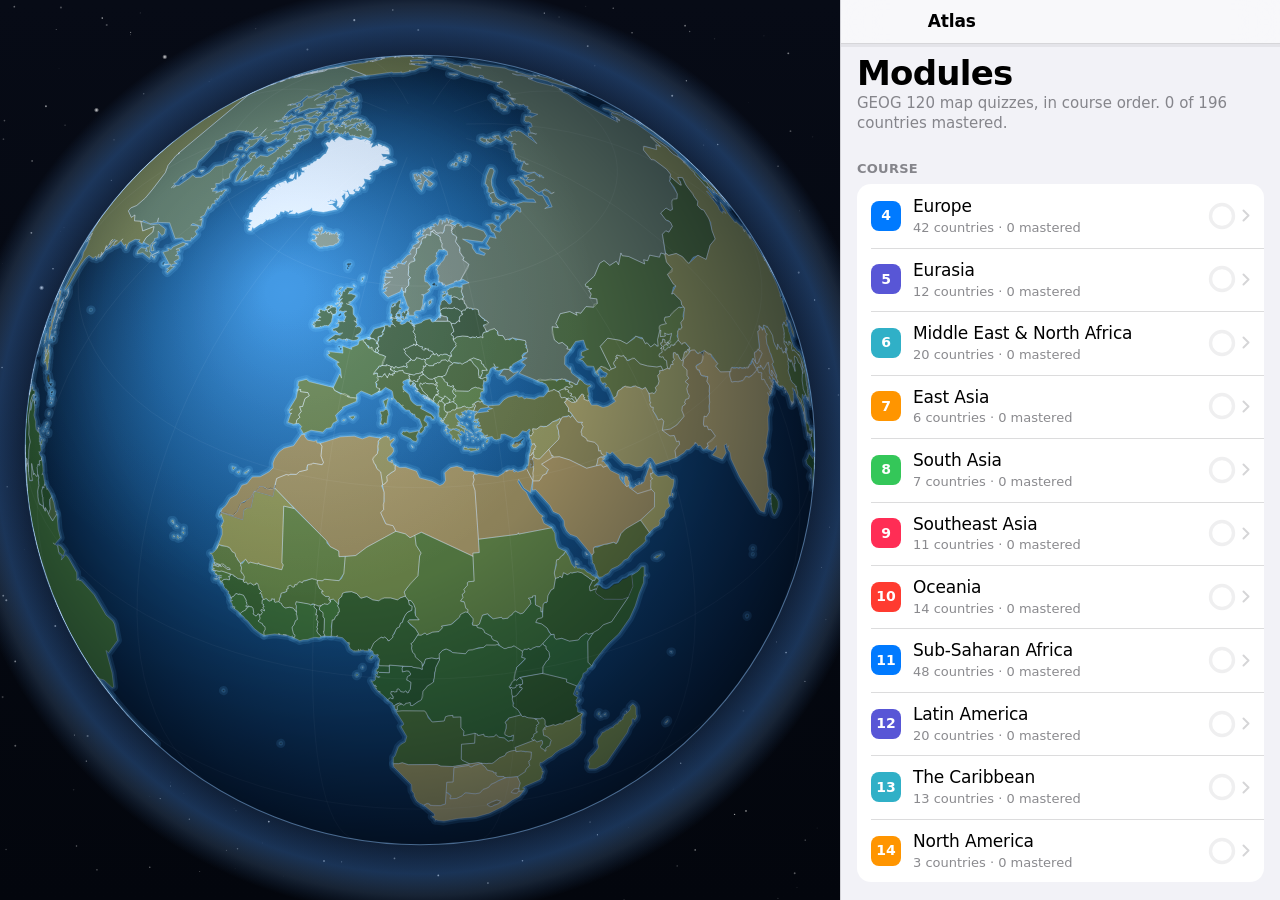
==== index.html @ 76e04799 "Settings: rename the section, make audio a switch, mark the live projection Three small things on th" ====
<!doctype html>
<html lang="en">
<head>
<meta charset="utf-8">
<meta name="viewport" content="width=device-width,initial-scale=1,viewport-fit=cover,maximum-scale=5">
<title>Atlas — World Map Drill</title>
<meta name="description" content="Learn every country on the GEOG 120 map quizzes, module by module. Guided lessons, pronunciation, endless quizzing, five map projections. Works offline.">
<meta name="color-scheme" content="light dark">
<meta name="theme-color" content="#F2F2F7" media="(prefers-color-scheme:light)">
<meta name="theme-color" content="#000000" media="(prefers-color-scheme:dark)">
<meta name="apple-mobile-web-app-capable" content="yes">
<meta name="mobile-web-app-capable" content="yes">
<meta name="apple-mobile-web-app-status-bar-style" content="default">
<meta name="apple-mobile-web-app-title" content="Atlas">
<meta property="og:title" content="Atlas — World Map Drill">
<meta property="og:description" content="Learn every country on the GEOG 120 map quizzes, module by module. Guided lessons, pronunciation, endless quizzing, five map projections. Works offline.">
<meta property="og:type" content="website">
<meta property="og:image" content="https://microgers.github.io/Atlas/icon-1024.png">
<meta property="og:url" content="https://microgers.github.io/Atlas/">
<meta name="twitter:card" content="summary_large_image">
<link rel="manifest" href="manifest.json"><link rel="apple-touch-icon" href="icon-180.png"><link rel="icon" href="favicon-32.png" sizes="32x32">
<style>
:root{
  --blue:#007AFF; --green:#34C759; --red:#FF3B30; --orange:#FF9500;
  --indigo:#5856D6; --teal:#30B0C7; --pink:#FF2D55; --ask:#FFC300;
  --bg:#F2F2F7; --bg2:#FFFFFF; --bg3:#FFFFFF; --fill:rgba(120,120,128,.12);
  --label:#000; --label2:rgba(60,60,67,.6); --label3:rgba(60,60,67,.3);
  --sep:rgba(60,60,67,.18); --navbg:rgba(249,249,251,.8);
  --sea:#AFCBE3; --seaHi:#CFE2F1; --land:#E9E9EB; --landOff:#DCDCE0;
  --line:#9A9AA0; --lineOff:#C2C2C8; --grat:rgba(0,0,0,.07); --limb:rgba(0,0,0,.18);
  --dot:#8E8E93; --dotRing:#fff; --labelBg:rgba(255,255,255,.92); --labelFg:#000;
  --font:-apple-system,BlinkMacSystemFont,"SF Pro Text","SF Pro Display","Segoe UI",system-ui,sans-serif;
  --r:14px; --spring:cubic-bezier(.32,.72,0,1);
}
@media (prefers-color-scheme:dark){ :root:not([data-theme="light"]){
  --bg:#000; --bg2:#1C1C1E; --bg3:#2C2C2E; --fill:rgba(120,120,128,.24);
  --label:#fff; --label2:rgba(235,235,245,.6); --label3:rgba(235,235,245,.3);
  --sep:rgba(84,84,88,.65); --navbg:rgba(20,20,22,.8);
  --blue:#0A84FF; --green:#30D158; --red:#FF453A; --orange:#FF9F0A;
  --indigo:#5E5CE6; --teal:#40C8E0; --pink:#FF375F; --ask:#FFD60A;
  --sea:#0C2438; --seaHi:#17415F; --land:#3A3A3C; --landOff:#242426;
  --line:#8E8E93; --lineOff:#48484A; --grat:rgba(255,255,255,.07); --limb:rgba(255,255,255,.22);
  --dot:#8E8E93; --dotRing:#0C2438; --labelBg:rgba(28,28,30,.92); --labelFg:#fff;
}}
:root[data-theme="dark"]{
  --bg:#000; --bg2:#1C1C1E; --bg3:#2C2C2E; --fill:rgba(120,120,128,.24);
  --label:#fff; --label2:rgba(235,235,245,.6); --label3:rgba(235,235,245,.3);
  --sep:rgba(84,84,88,.65); --navbg:rgba(20,20,22,.8);
  --blue:#0A84FF; --green:#30D158; --red:#FF453A; --orange:#FF9F0A;
  --indigo:#5E5CE6; --teal:#40C8E0; --pink:#FF375F; --ask:#FFD60A;
  --sea:#0C2438; --seaHi:#17415F; --land:#3A3A3C; --landOff:#242426;
  --line:#8E8E93; --lineOff:#48484A; --grat:rgba(255,255,255,.07); --limb:rgba(255,255,255,.22);
  --dot:#8E8E93; --dotRing:#0C2438; --labelBg:rgba(28,28,30,.92); --labelFg:#fff;
}
*{box-sizing:border-box;-webkit-tap-highlight-color:transparent}
[hidden]{display:none!important}
html{-webkit-text-size-adjust:100%}
body{margin:0;background:var(--bg);color:var(--label);font-family:var(--font);
  font-size:17px;line-height:1.35;overscroll-behavior-y:none;
  -webkit-font-smoothing:antialiased}
button{font:inherit;color:inherit;border:0;background:none;cursor:pointer}
:focus-visible{outline:3px solid var(--blue);outline-offset:2px;border-radius:6px}

/* ---------- shell ---------- */
.app{min-height:100dvh;display:flex;flex-direction:column}
.nav{position:sticky;top:0;z-index:30;background:var(--navbg);
  -webkit-backdrop-filter:saturate(180%) blur(20px);backdrop-filter:saturate(180%) blur(20px);
  border-bottom:.5px solid var(--sep);
  padding:max(6px,env(safe-area-inset-top)) 8px 6px;
  display:grid;grid-template-columns:1fr auto 1fr;align-items:center;gap:6px;min-height:44px}
.nav .t{font-size:17px;font-weight:600;letter-spacing:-.01em;text-align:center;
  white-space:nowrap;overflow:hidden;text-overflow:ellipsis}
.nb{color:var(--blue);font-size:17px;display:inline-flex;align-items:center;gap:2px;
  padding:6px 8px;border-radius:8px;justify-self:start;min-height:36px}
.nb.r{justify-self:end}
.nb:active{opacity:.4}
.nb svg{width:12px;height:20px}

.stage{position:relative;background:var(--sea);flex:0 0 auto}
.stage canvas{display:block;width:100%;height:100%;touch-action:none}
@media (min-width:900px){
  .app{display:grid;grid-template-columns:minmax(0,1fr) 440px;grid-template-rows:100dvh}
  .stage{grid-row:1;grid-column:1;height:100dvh}
  .side{grid-row:1;grid-column:2;height:100dvh;overflow-y:auto;border-left:.5px solid var(--sep);
    background:var(--bg);display:flex;flex-direction:column}
  .nav{grid-column:2}
}
@media (max-width:899px){ .side{display:flex;flex-direction:column;flex:1} }

.scroll{flex:1;overflow-y:auto;-webkit-overflow-scrolling:touch;
  padding-bottom:calc(40px + env(safe-area-inset-bottom))}
.pad{padding:0 16px}

/* ---------- type ---------- */
.large{font-size:34px;line-height:1.06;font-weight:700;letter-spacing:-.022em;
  margin:8px 0 2px;text-wrap:balance}
.sub{color:var(--label2);font-size:15px;margin:0 0 4px}
.say{color:var(--label2);font-size:14px;font-style:italic}
.ghead{font-size:13px;font-weight:600;letter-spacing:.02em;text-transform:uppercase;
  color:var(--label2);padding:22px 16px 7px}
.foot{font-size:13px;color:var(--label2);padding:8px 16px 0;line-height:1.4}

/* ---------- grouped list ---------- */
.group{background:var(--bg2);border-radius:var(--r);overflow:hidden;margin:0 16px}
.row{display:grid;grid-template-columns:auto 1fr auto;gap:12px;align-items:center;
  width:100%;padding:11px 14px;text-align:left;position:relative;min-height:52px}
.row+.row::before{content:"";position:absolute;left:14px;right:0;top:0;height:.5px;background:var(--sep)}
.row:active{background:var(--fill)}
.row .ic{width:30px;height:30px;border-radius:8px;display:grid;place-items:center;
  font-size:14px;font-weight:700;color:#fff;flex:0 0 auto}
.row .m{min-width:0}
.row .m b{display:block;font-size:17px;font-weight:400;letter-spacing:-.01em}
.row .m span{display:block;font-size:13px;color:var(--label2);margin-top:1px;
  overflow:hidden;text-overflow:ellipsis;white-space:nowrap}
.row .rt{display:flex;align-items:center;gap:6px;color:var(--label2);font-size:15px;
  font-variant-numeric:tabular-nums}
.chev{width:8px;height:13px;opacity:.35;flex:0 0 auto}
/* A chevron promises another screen. A setting that flips in place says so. */
.sw{width:42px;height:26px;border-radius:99px;background:var(--fill);position:relative;
  flex:0 0 auto;transition:background .22s var(--spring)}
.sw i{position:absolute;top:3px;left:3px;width:20px;height:20px;border-radius:50%;
  background:#fff;box-shadow:0 1px 3px rgba(0,0,0,.3);transition:transform .22s var(--spring)}
.sw.on{background:var(--green)}
.sw.on i{transform:translateX(16px)}
.ring{width:28px;height:28px;flex:0 0 auto}
.ring circle{fill:none;stroke-width:3.4}
.ring .bg{stroke:var(--fill)}
.ring .fg{stroke:var(--green);stroke-linecap:round;transition:stroke-dashoffset .5s var(--spring)}

/* ---------- buttons ---------- */
.btns{display:flex;flex-direction:column;gap:10px;padding:16px}
.bt{display:flex;align-items:center;justify-content:center;gap:8px;
  padding:14px 18px;border-radius:12px;font-size:17px;font-weight:600;letter-spacing:-.01em;
  background:var(--fill);color:var(--blue);transition:transform .12s var(--spring)}
.bt:active{transform:scale(.975)}
.bt.p{background:var(--blue);color:#fff}
.bt.g{background:var(--green);color:#fff}
.bt[disabled]{opacity:.35;pointer-events:none}
.bt.sm{padding:9px 14px;font-size:15px;border-radius:10px}
.brow{display:flex;gap:10px;padding:0 16px 16px;flex-wrap:wrap}
.brow .bt{flex:1;min-width:130px}

/* ---------- teaching card ---------- */
.card{background:var(--bg2);border-radius:var(--r);margin:0 16px;padding:16px;
  animation:pop .34s var(--spring)}
@keyframes pop{from{opacity:0;transform:translateY(10px) scale(.99)}to{opacity:1;transform:none}}
.tag{display:inline-flex;align-items:center;gap:6px;font-size:12px;font-weight:700;
  letter-spacing:.06em;text-transform:uppercase;color:var(--blue);padding:0 16px 6px}
.cname{font-size:30px;font-weight:700;letter-spacing:-.024em;line-height:1.06;
  display:flex;align-items:center;gap:9px;flex-wrap:wrap;text-wrap:balance}
.kv{display:flex;gap:10px;align-items:baseline;margin-top:12px;font-size:15px}
.kv .k{color:var(--label2);font-size:13px;text-transform:uppercase;letter-spacing:.04em;
  flex:0 0 58px;padding-top:2px}
.kv .v{font-weight:600}
.hook{margin-top:14px;padding-top:12px;border-top:.5px solid var(--sep);
  font-size:15px;color:var(--label2);line-height:1.45}
.chips{display:flex;flex-wrap:wrap;gap:6px;margin-top:14px}
.chip{font-size:13px;background:var(--fill);border-radius:99px;padding:5px 11px;font-weight:500}
.spk{width:30px;height:30px;border-radius:50%;background:var(--fill);color:var(--blue);
  display:inline-grid;place-items:center;flex:0 0 auto}
.spk:active{background:var(--blue);color:#fff}
.spk svg{width:15px;height:15px}

/* ---------- quiz ---------- */
.ask{font-size:26px;font-weight:700;letter-spacing:-.02em;line-height:1.1;
  padding:2px 16px 0;display:flex;gap:9px;align-items:center;flex-wrap:wrap;text-wrap:balance}
.asksub{padding:6px 16px 0;color:var(--label2);font-size:14px;font-style:italic}
.opts{display:grid;gap:9px;padding:16px}
.opt{padding:15px 16px;border-radius:12px;background:var(--bg2);font-size:17px;
  text-align:left;font-weight:500;transition:transform .12s var(--spring)}
.opt:active{transform:scale(.985)}
.opt.ok{background:var(--green);color:#fff}
.opt.no{background:var(--red);color:#fff}
.fb{padding:2px 16px;min-height:3em;font-size:15px}
.fb b{font-weight:700}
.fb .ok{color:var(--green)} .fb .no{color:var(--red)}
.fb i{display:block;font-style:normal;color:var(--label2);margin-top:4px;line-height:1.4}
.prog{height:3px;background:var(--fill);position:relative;overflow:hidden}
.prog i{position:absolute;inset:0 auto 0 0;background:var(--blue);width:0;
  transition:width .35s var(--spring)}
.stats{display:flex;gap:26px;padding:14px 16px 0}
.stats i{display:block;font-style:normal;font-size:26px;font-weight:700;
  letter-spacing:-.02em;font-variant-numeric:tabular-nums}
.stats em{display:block;font-style:normal;font-size:12px;color:var(--label2);
  text-transform:uppercase;letter-spacing:.05em;margin-top:1px}
.big{font-size:64px;font-weight:700;letter-spacing:-.04em;line-height:1;
  font-variant-numeric:tabular-nums;padding:6px 16px 0}
.big span{font-size:.32em;color:var(--label2);letter-spacing:0;margin-left:4px}

/* ---------- projection picker ---------- */
.seg{display:flex;background:var(--fill);border-radius:10px;padding:2px;margin:0 16px;gap:2px}
.seg button{flex:1;padding:7px 4px;border-radius:8px;font-size:13px;font-weight:600;
  color:var(--label);white-space:nowrap}
.seg button[aria-pressed="true"]{background:var(--bg2);box-shadow:0 1px 3px rgba(0,0,0,.12);
  color:var(--blue);outline:1.5px solid var(--blue);outline-offset:-1.5px}
.pnote{padding:10px 16px 0;font-size:13px;color:var(--label2);line-height:1.45}

.weak{display:flex;flex-wrap:wrap;gap:6px;padding:0 16px}
.weak span{font-size:13px;border-radius:99px;padding:4px 10px;background:var(--fill);
  font-variant-numeric:tabular-nums}
.empty{color:var(--label2);font-size:15px;padding:0 16px}
@media (prefers-reduced-motion:reduce){*{animation:none!important;transition:none!important}}
@media (max-width:899px){ .stage{height:min(44dvh,420px);min-height:220px} }
#nav-right{justify-self:end;display:flex;align-items:center;gap:4px}

/* ---------- projection reference ---------- */
.pdef{background:var(--bg2);border-radius:var(--r);margin:0 16px 10px;padding:14px 16px 15px;
  border:1.5px solid transparent}
.pdef.live{border-color:var(--blue)}
.ptitle{display:flex;flex-direction:column;gap:1px;width:100%;text-align:left;padding:0 0 8px}
.pn{font-size:20px;font-weight:700;letter-spacing:-.018em;display:flex;align-items:baseline;gap:8px}
.pn em{font-style:normal;font-size:11px;font-weight:700;letter-spacing:.06em;text-transform:uppercase;
  color:var(--blue)}
.ps{font-size:13px;color:var(--label2)}
.pd{font-size:14px;color:var(--label2);line-height:1.45;margin:0 0 11px}
.pkv{display:grid;grid-template-columns:84px 1fr;gap:10px;font-size:14px;line-height:1.4;
  color:var(--label2);padding-top:8px;border-top:.5px solid var(--sep)}
.pk{font-size:11px;font-weight:700;letter-spacing:.05em;text-transform:uppercase;padding-top:3px}
.pk.keep{color:var(--green)}
.pk.cost{color:var(--orange)}

</style>
</head>
<body>
<div class="app">
  <div class="stage"><canvas id="map" aria-label="World map"></canvas></div>
  <div class="side">
    <header class="nav">
      <button class="nb" id="nav-back" hidden><svg viewBox="0 0 12 20" aria-hidden="true"><path d="M10 1 2 10l8 9" fill="none" stroke="currentColor" stroke-width="2.4" stroke-linecap="round" stroke-linejoin="round"/></svg><span id="nav-back-t"></span></button>
      <div class="t" id="nav-title">Atlas</div>
      <div id="nav-right"></div>
    </header>
    <div class="prog" id="prog" aria-hidden="true"><i></i></div>
    <main class="scroll"><div id="view"></div></main>
  </div>
</div>
<script>window.DATA={"c":{"IS":{"n":"Iceland","c":"Reykjavik","s":"EYESS-lund / RAYK-yuh-vik","h":"Alone in the North Atlantic, far northwest of everything. No land borders — if it touches nothing, it's Iceland.","d":"-777,3311;47,8 -16,-5 -10,-9 21,-4 1,-6 -7,-7 21,1 4,-5 -8,-5 16,3 27,-6 -2,-6 -7,-2 8,-4 -6,-4 10,-4 -2,-4 -13,-2 0,-7 -9,-6 -17,0 -5,-12 -22,-9 -46,-7 -40,-16 -59,-7 -6,-9 -16,-1 2,-2 -22,-4 -77,8 -15,6 7,4 -3,2 -12,-3 -24,7 2,3 -3,0 -14,-4 -61,-2 -4,10 2,3 10,-4 22,4 19,13 11,2 -30,-3 8,4 -5,1 2,5 18,5 -28,-4 -8,4 4,5 -11,4 -44,1 -24,-4 -10,6 62,9 44,0 6,7 -13,-3 -23,4 33,12 -53,7 -50,-9 -29,6 12,5 19,-4 -8,4 -4,8 24,-5 17,4 -21,1 -7,3 16,2 -13,7 2,2 15,-2 -8,4 7,4 20,-5 2,-5 18,2 2,-8 9,2 0,8 -25,8 23,2 -10,4 -22,0 11,5 24,0 51,-21 -6,-3 10,-3 -3,-8 -14,-1 15,-7 -4,-5 10,-3 5,-8 10,15 7,4 6,1 11,-4 5,7 0,16 8,3 36,-17 5,16 27,5 28,-15 7,-7 2,4 -11,14 1,3 20,-1 17,-9 20,12 16,-4 18,4 3,4 -6,8 15,4 13,0"},"IE":{"n":"Ireland","c":"Dublin","s":"EYER-lund / DUB-lin","h":"The smaller western island. Separated from Britain by the Irish Sea; Northern Ireland (UK) is the top-right corner you do NOT colour in.","d":"-361,2755;-8,-4 -9,-13 -18,-3 8,-5 -19,-7 14,-12 13,-4 14,0 8,5 -2,3 10,5 10,-9 8,-3 -1,-5 18,2 6,-2 1,-2 -7,0 -2,-4 10,-18 -1,-11 7,-22 -7,-9 -3,-10 -12,-10 7,-5 -28,-4 -4,4 -2,-4 -26,-3 -5,-5 -11,-3 -11,-6 -17,3 3,-4 -3,-4 -45,-11 -8,1 -19,-2 16,10 -30,-4 26,14 -24,-5 -13,1 -2,3 24,13 -25,1 2,3 11,4 18,-1 -6,7 13,7 43,7 -11,4 -9,-6 -19,1 -18,-4 20,10 6,6 -3,2 8,8 19,5 -30,2 -5,5 -13,0 4,3 -15,1 2,3 -3,3 20,3 -9,3 0,3 16,4 0,4 -17,-1 3,12 -4,-1 -2,5 -6,-1 2,5 25,2 12,0 9,-5 7,4 23,-2 -4,5 19,8 5,7 -16,-1 -15,3 19,10 -1,7 6,6 27,2 -1,3 5,1 5,-7 -5,-7 9,3 -2,10 11,3 -3,3 3,0 17,-6|-497,2696;-16,3 4,2"},"GB":{"n":"United Kingdom","c":"London","s":"yoo-NY-ted KING-dum / LUN-dun","h":"The big island plus Northern Ireland. Scotland is the head, Wales the western bump, Cornwall the southwest toe.","d":"-133,2581;-45,-10 -16,9 -18,-2 7,5 -14,4 -26,-6 -18,13 56,22 8,11 -6,19 -29,-6 21,17 42,10 16,-4 -3,7 5,1 16,-6 -16,11 10,33 -15,-3 -22,22 7,11 21,9 -26,-1 -20,-8 -43,3 -5,-8 -11,9 -2,6 25,26 -11,10 4,11 12,1 -13,6 2,5 -21,-14 0,9 11,9 -19,-11 -9,-32 -10,-1 13,22 -6,1 4,22 18,25 -24,-11 -24,9 21,7 -7,2 15,17 -13,10 12,5 -8,6 7,11 22,0 -13,9 4,9 17,1 -4,6 5,10 96,3 -8,-16 -39,-18 -2,-5 9,-2 -14,-12 42,7 72,-5 4,-7 -36,-42 -41,-14 22,2 10,-7 -34,-12 -21,4 82,-10 24,-16 21,-44 58,-29 -6,-5 16,-21 -39,6 18,-1 29,-18 4,-9 -16,-13 12,-5 14,8 25,0 33,-14 -8,-30 -16,-5 -3,-9 -21,-3 7,-8 -24,-6 50,-5 -1,-9 -22,-13 -38,-8 -81,7 4,-4 -9,-4 -26,-1 0,-6 -48,6 -20,-4 -14,-20 -26,8 -26,-5 -20,-13 -25,1 72,56 52,1|-311,2704;-22,-1 -20,17 -13,-13 -14,0 -27,16 19,7 -8,5 18,3 17,17 55,6 20,-20 -8,-9 15,1 5,-8 -10,2 4,-13|-310,2918;-18,-13 7,-4 -27,-13 -6,3 11,5 -10,4 -1,9 18,0 -1,7|-307,2875;0,-9 23,-3 -13,-11 -5,8 -14,0 -22,12 20,11|-65,3027;12,-5 -12,-28 0,14 -18,6 14,3 -10,8|-289,2817;-27,-2 9,10 -9,4 11,3|-210,2666;6,-3 -15,-6 -9,12|-306,2797;2,-14 -11,-3 0,9 -10,-4|-153,2951;15,-3 -29,1 1,8|-255,2772;-11,2 -2,9 9,2|-53,2535;-10,-6 -15,4|-299,2791;-5,4 18,11|-360,2884;5,-3 -4,-4 -17,3|-362,2856;-7,1 -2,12 8,0|-52,3026;-6,4 3,6"},"NO":{"n":"Norway","c":"Oslo","s":"NOR-way / OZ-loh","h":"The western, Atlantic-facing half of Scandinavia. Shredded fjord coastline, and it curls over the top of Sweden and Finland.","d":"1031,3452;-25,-1 -7,-33 -84,10 -19,-30 -57,-3 -65,-80 -47,-8 -3,-42 -42,-36 21,-24 -94,-25 -1,-94 36,-18 -29,-18 9,-45 -40,-25 -2,-34 -40,13 -12,29 -21,-38 -159,-49 -74,35 42,14 -24,5 26,23 -61,-20 6,24 85,44 -93,-44 3,22 24,2 -27,16 25,12 -26,-2 -6,20 130,9 -125,-2 12,15 -20,20 90,0 -80,14 148,29 -68,-1 42,19 52,-13 -23,16 26,23 104,-8 33,28 -68,-25 -22,14 93,59 63,12 -31,7 33,37 63,10 -46,-3 5,20 110,28 -49,4 58,3 -40,23 138,31 -52,6 87,47 71,16 -2,-19 34,26 -11,-30 32,9 -6,20 68,-4 -31,20 66,7 34,-20 65,51 55,-7 -27,-36 64,39 4,-26 20,6 31,29 40,-6 -25,-15 19,-1 -4,-21 32,31 104,-23 -107,-13 106,-29 -97,-27 9,33 -128,12 -82,-66 -126,6 -41,28|839,3995;230,-58 -111,-18 -123,-90 -135,46 146,20 -162,6 166,17 -27,7 16,8 -105,3 -77,-24 -89,36 52,0 -60,8 -26,32 151,5 -57,-14 70,-12 32,23 87,-41 -26,35|1045,4012;69,-10 36,22 210,-29 -215,-33 -229,31 27,9 -47,5 71,-1 14,17|1080,3930;165,-42 -105,-24 -94,9 37,23 -72,28|788,3428;-75,-18 85,55|875,3480;23,-20 -57,-6|760,3447;1,-16 -42,5"},"SE":{"n":"Sweden","c":"Stockholm","s":"SWEE-dun / STOK-hohm","h":"The eastern half of the same peninsula, facing the Baltic. Smooth coast — Norway got all the fjords.","d":"569,2952;13,-6 8,19 -6,15 40,25 5,18 -14,27 20,3 9,15 -36,18 7,28 -9,16 5,20 -11,15 40,35 58,1 9,8 -3,14 -22,6 42,36 8,25 -5,17 47,8 -3,9 49,29 -10,22 56,30 30,-7 13,12 -1,16 91,-8 13,6 -14,3 19,15 -11,9 39,-2 137,-51 -9,-25 14,-2 -5,-14 17,-16 -14,-28 23,-23 -88,3 -7,-13 -35,-10 2,-7 -9,3 8,-10 -22,-16 19,-17 -38,-30 -108,-34 -14,-9 7,-5 -29,-1 8,-14 -33,-7 13,-11 -13,-19 4,-9 -13,2 -3,-7 5,-44 36,-5 52,-39 -52,-23 30,2 -14,-15 -65,-22 -38,-1 35,-7 -13,-3 6,-11 -11,-20 -2,-38 -30,-45 -60,-1 -25,-15 6,-16 -8,-6 -65,1 5,16 -25,28 16,-2 -7,9 10,1 1,8 -23,14 -49,72 -10,1 -5,31|954,2892;-13,-7 4,-15 -38,-24 7,8 -9,10 2,14|826,2815;-5,13 35,38"},"FI":{"n":"Finland","c":"Helsinki","s":"FIN-lund / hel-SINK-ee","h":"East of Sweden. The only Nordic country whose whole eastern flank is Russia.","d":"1208,3290;-23,23 0,11 14,17 -17,16 5,14 -14,2 2,21 7,4 -39,20 -43,8 -69,26 22,0 0,9 27,3 41,-28 45,-4 34,8 47,-10 40,19 1,15 13,19 25,13 69,7 62,-19 10,-10 -25,-15 6,-8 -27,-6 18,-3 -15,-18 10,-15 33,-6 32,-20 -46,-38 51,-56 1,-5 -19,-3 5,-3 -11,-16 11,-5 -11,-9 25,-11 -6,-11 25,-14 2,-8 -26,-17 59,-27 18,-16 -30,-28 -157,-89 -63,-6 2,10 -10,-10 -21,3 4,-7 -14,-4 -140,-22 12,10 -17,10 -3,-7 -17,-3 6,18 -57,11 -4,18 12,32 -17,19 4,15 -12,17 19,21 9,0 -6,8 39,6 -4,6 15,10 53,20 48,38 36,3 3,31 -33,10 -3,9|1109,3019;12,-4 -3,-7|1061,3162;10,0 -8,-4 -9,6|1073,3026;-8,-2 -4,6"},"DK":{"n":"Denmark","c":"Copenhagen","s":"DEN-mark / koh-pun-HAY-gun","h":"The thumb of Jutland pointing up out of Germany, plus a scatter of islands to its east.","d":"487,2741;-24,-1 -29,5 -5,12 5,1 -3,13 -24,9 3,19 -4,8 2,23 26,-5 10,12 9,3 7,-5 3,16 -13,0 -11,-15 -16,-3 -10,5 8,11 10,7 41,3 26,20 33,8 -8,-6 4,-9 -1,-10 -11,-12 -1,-19 10,-5 18,0 4,-4 -8,-10 -11,-2 -8,3 -10,-20 -14,-1 6,-4 -21,-13 4,-12 -11,-11 9,-1 5,-3|628,2789;-1,-6 -11,-4 -5,-6 8,-4 2,-5 -16,-5 -2,-18 -10,-2 -6,7 -4,13 -19,1 -6,6 2,7 -4,7 -7,6 17,2 8,9 7,1 4,-3 0,-9 6,-1 6,10 -4,3 18,8 18,-3|532,2781;9,-15 -2,-9 -8,-4 -32,5 -6,10 0,8|568,2745;19,-5 1,-6 -15,-3 -21,8 1,8|754,2751;-20,4 2,7 2,3 19,-8|537,2738;-6,5 16,15|503,2744;-13,1 -1,8|627,2748;-21,-2 8,7|530,2789;-4,0 1,11 6,-6|553,2863;-9,0 10,4 5,-1|524,2742;-7,1 -7,5|633,2780;-5,-2 -2,3 4,3"},"EE":{"n":"Estonia","c":"Tallinn","s":"eh-STOH-nee-uh / TAL-in","h":"Top of the three Baltics. Directly across the gulf from Helsinki — near enough to ferry.","d":"1368,2876;-20,4 -25,-3 -23,15 -36,10 -1,-2 -7,3 -40,-9 10,24 -9,1 -11,-6 -18,5 -12,15 8,6 -9,1 -3,6 4,4 -3,2 2,8 29,5 -1,4 16,5 53,2 4,2 -1,4 56,-4 18,-5 46,-2 6,3 7,-5 -13,-5 -7,-11 -16,-14 5,-17 -2,-11 9,-14 5,-3 -12,-4|1131,2931;17,-1 18,-7 -10,-1 -20,-10 -17,-1 -6,-3 -5,-10 -8,-1 -1,3 10,8 -15,5 -1,2 6,4 -6,6 20,0 3,4|1146,2941;-4,-2 -4,2 -5,-6 -6,-1 -3,2 -3,7 -18,4 20,2 9,5 4,-3 9,-1|1167,2928;-14,3 5,3 9,-2"},"LV":{"n":"Latvia","c":"Riga","s":"LAT-vee-uh / REE-guh","h":"The middle Baltic. Sandwiched: Estonia above, Lithuania below.","d":"1330,2783;-16,5 -31,17 -30,5 -11,11 -18,-7 -18,-1 -46,5 -8,-2 -8,4 -40,0 -21,-4 -31,-12 0,28 2,9 14,10 5,15 13,13 42,7 4,-6 25,-14 7,-12 18,-5 15,1 22,13 -3,31 40,9 7,-3 1,2 36,-10 23,-15 25,3 26,-4 3,-5 15,-6 -10,-23 10,1 13,-16 5,-14 -3,-6 -12,-3 -13,-8 -3,-6 -26,2"},"LT":{"n":"Lithuania","c":"Vilnius","s":"lith-oo-AY-nee-uh / VIL-nee-us","h":"Bottom Baltic — the only one that reaches down to touch Poland.","d":"1138,2718;-4,10 7,16 -13,9 -24,0 -35,11 -7,-1 0,10 -9,18 -1,13 31,12 21,4 40,0 8,-4 8,2 46,-5 18,1 21,6 8,-10 30,-5 31,-17 16,-5 -7,-16 16,-3 -9,-7 -15,0 -6,-7 -16,-4 -7,-10 0,-8 -9,-11 10,-4 1,-4 -4,-2 -8,1 -3,7 -21,-8 -8,0 -6,-8 -22,-4 -6,3 -32,-2 -4,1 0,7 -6,6|1048,2764;-3,0 11,17"},"PL":{"n":"Poland","c":"Warsaw","s":"POH-lund / WOR-saw","h":"The square east of Germany, with a Baltic coastline across its top.","d":"1180,2576;3,-11 22,-21 -6,-5 5,-12 -5,-6 -13,-2 -16,-10 -38,-32 5,-12 -2,-6 7,-5 -2,-3 -39,9 -6,7 -13,4 -28,0 -11,-5 -25,3 -10,-3 -5,-7 -15,1 1,9 -8,1 -9,10 -14,-10 -10,0 -1,5 -5,1 -2,5 -10,7 -2,6 -27,8 -7,-3 -13,7 -2,2 8,4 -2,3 -14,-2 -27,8 6,-9 -18,-7 -22,16 11,8 -7,4 -14,-2 -32,10 -5,7 -13,3 -1,-7 -9,-1 11,20 -6,10 -9,3 1,5 -7,11 8,12 -10,14 3,8 -25,18 15,17 -8,25 16,-4 -1,9 -17,3 -1,2 99,19 19,13 35,8 41,6 12,0 22,-8 2,-2 -18,5 7,-11 4,-4 16,-5 31,6 128,-5 37,2 28,-13 7,-27 14,-29 1,-16 -25,-9 -11,-12 24,-12"},"DE":{"n":"Germany","c":"Berlin","s":"JUR-muh-nee / bur-LIN","h":"The big block in the middle. It borders nine countries — more than anyone else here.","d":"476,2376;-47,13 -9,-5 8,-3 -7,-1 -43,0 3,28 26,41 -34,9 -36,0 -20,15 7,17 -11,4 -8,11 13,11 -1,7 -8,3 3,4 -12,8 2,7 -9,7 13,5 4,14 -13,19 40,6 -1,8 13,6 3,9 -17,8 2,5 14,0 8,16 1,16 -7,5 7,14 40,2 8,-8 -3,-4 7,-1 5,8 8,-4 0,-6 6,24 29,-1 29,-15 -23,15 -17,3 -4,17 -13,2 0,5 16,7 -14,18 47,-2 20,-9 -8,-10 43,-8 15,3 -1,-10 -10,-5 6,-4 24,-3 36,11 23,15 23,-2 20,-14 14,1 7,-15 20,-7 8,-25 -15,-17 25,-18 -3,-8 10,-14 -8,-12 6,-16 11,-4 1,-17 -10,-14 -22,11 -3,-2 5,-5 -40,-10 -31,-15 -20,0 -13,-11 -9,4 21,-18 -7,-8 13,-14 56,-32 1,-12 -15,0 -5,-11 -31,-13 10,-10 -3,-9 8,-3 -2,-9 -17,9 -24,3 -1,-5 -57,-11 -8,6 -22,2 -4,-10 -9,-4 -10,11|686,2719;-1,-5 -11,3 -6,-5 -10,6 1,9 12,8 12,-7|711,2698;0,-4 -15,0 -5,12|415,2739;5,14 -1,-8 13,0|564,2721;-13,2 3,4"},"NL":{"n":"Netherlands","c":"Amsterdam","s":"NETH-er-lundz / AM-ster-dam","h":"North of Belgium, tucked into the corner where the German coast turns. Flat, and partly below sea level.","d":"300,2538;-48,35 -79,4 41,-3 -17,16 41,57 103,25 19,-8 -25,-37 16,-14 -54,-23"},"BE":{"n":"Belgium","c":"Brussels","s":"BEL-jum / BRUSS-ulz","h":"Small wedge stacked above France and below the Netherlands, on the North Sea.","d":"211,2569;8,-1 1,0 -1,3 6,3 7,-3 6,4 4,-5 5,0 5,3 3,-6 6,-3 13,0 17,-8 -3,-8 -6,-6 5,-4 13,0 12,-8 -3,-4 8,-3 1,-7 -9,-4 -3,-6 -7,2 -12,-12 -1,-6 8,-8 -3,-4 -16,-2 -11,8 -14,5 -7,0 -1,7 -3,2 4,9 -2,1 -6,-3 -2,-5 -6,-2 -20,1 3,6 -3,2 2,5 -7,4 -13,1 -5,-2 -4,9 -16,3 -2,6 -7,6 -13,-3 -12,8 0,4 -4,7 35,13 6,1 5,-7 7,2 16,-4"},"LU":{"n":"Luxembourg","c":"Luxembourg City","s":"LUK-sum-burg / LUK-sum-burg","h":"A postage stamp sitting exactly on the Belgium–France–Germany triple point.","d":"306,2506;0,-4 4,-6 6,-4 8,-2 0,-5 -5,-5 -2,-7 -8,2 -8,-3 -10,3 -1,2 4,5 -8,8 1,6 6,8 6,4 5,0"},"FR":{"n":"France","c":"Paris","s":"FRANSS / PAIR-iss","h":"The hexagon. Atlantic on the west, Mediterranean on the south, Alps on the east.","d":"381,2380;-33,-7 -49,-62 40,9 19,-50 -26,-17 13,-36 37,-9 -7,-20 -69,-34 -110,24 -43,-32 8,-24 -59,-4 -176,36 -16,16 36,107 27,-27 -30,66 -46,25 -7,17 23,3 -129,30 -18,11 22,13 -26,8 169,10 -24,51 114,-12 -12,13 71,28 4,31 42,11 81,-56 34,9 34,-32 132,-27|-2731,116;31,63 -24,67 28,42 51,-17 45,-53 9,14 8,-29 -52,-85|474,2140;-15,-71 -31,49"},"CH":{"n":"Switzerland","c":"Bern","s":"SWIT-ser-lund / BURN","h":"Alpine block under Germany, ringed by France, Italy, Austria and Liechtenstein.","d":"476,2376;5,-3 -7,-14 0,-6 18,-3 2,-3 13,-4 10,6 6,-4 -3,-12 2,-6 -8,1 -4,3 -6,-1 -2,-6 4,-12 -4,0 -5,6 -21,-3 -5,9 -6,1 -2,-1 0,-10 -13,-13 2,-7 -4,-3 -9,9 2,4 -9,2 -9,6 -2,10 -16,-8 1,-6 -6,-7 -11,-5 -12,3 -21,-5 -3,1 -14,13 2,6 -3,7 -17,1 -9,-5 2,-4 -4,-3 -11,-2 0,3 6,3 1,5 -3,2 5,10 12,7 3,9 10,4 15,12 2,4 -5,3 3,3 9,1 3,-2 7,0 14,8 40,0 7,1 -8,3 9,5 15,-6 15,1"},"AT":{"n":"Austria","c":"Vienna","s":"AWS-tree-uh / vee-EN-uh","h":"A long east–west sliver east of Switzerland. Vienna sits way out at the far eastern tip.","d":"476,2364;5,9 -5,3 12,3 22,-11 -1,-4 9,4 4,10 22,-2 8,-6 34,9 23,2 1,5 14,-4 10,1 7,-6 10,-3 2,9 -8,3 3,9 -10,9 3,4 28,10 5,11 12,-2 5,11 11,-8 32,0 5,7 7,2 4,11 41,-7 12,-5 15,-1 9,3 17,-5 4,-5 -5,-11 14,-19 -6,-8 2,-7 -14,-1 -9,4 -9,-4 11,-4 2,-3 -3,-5 -9,-2 -1,-9 4,-5 -2,-6 -21,-8 -4,-8 -10,2 -16,-5 -27,-1 -18,-10 -103,14 -16,13 0,7 -19,-5 -27,0 -12,-10 -26,4 -7,6 -10,-6 -13,4 -2,3 -13,3"},"LI":{"n":"Liechtenstein","c":"Vaduz","s":"LIKT-un-styne / fah-DOOTS","h":"A speck on the Rhine, wedged between Switzerland and Austria.","d":"479,2353;-5,0 0,6 2,5 5,-9"},"MC":{"n":"Monaco","c":"Monaco","s":"MON-uh-koh / MON-uh-koh","h":"A dot on France's Mediterranean coast, almost at the Italian border.","d":"372,2187;-3,0 1,1"},"CZ":{"n":"Czechia","c":"Prague","s":"CHEK-ee-uh / PRAHG","h":"A diamond southeast of Germany. Landlocked, ringed by mountains.","d":"942,2476;-12,-1 -22,-12 -4,-10 -16,-9 -31,-2 -9,-12 -4,5 -17,5 -9,-3 -15,1 -12,5 -41,7 -4,-11 -7,-2 -5,-7 -25,-1 -7,1 -25,18 -5,0 -26,19 -12,4 -15,16 7,8 -16,10 -5,10 9,-6 13,11 20,0 4,5 21,5 6,5 40,10 -4,6 13,-1 4,-7 5,-2 13,3 1,7 13,-3 5,-7 32,-10 18,0 3,-2 -2,-3 -9,-5 22,-16 18,7 -6,9 27,-8 14,2 2,-3 -8,-4 2,-2 13,-7 7,3 14,-6 11,-1"},"SK":{"n":"Slovakia","c":"Bratislava","s":"sloh-VAH-kee-uh / brat-ih-SLAH-vuh","h":"A long thin strip running east off Czechia — they split in 1993.","d":"1127,2454;-12,-20 -8,-6 -2,-8 -19,-3 -13,11 -49,-2 -7,-11 -22,-8 -14,4 -8,-5 -33,-6 -4,-11 -48,0 -6,2 -16,9 -12,2 -11,17 6,15 8,8 17,-1 14,3 16,9 4,10 22,12 17,0 1,-5 10,0 14,10 9,-10 8,-1 -1,-9 2,0 13,-1 5,7 10,3 13,1 16,-4 7,5 14,0 27,-4 6,-7"},"HU":{"n":"Hungary","c":"Budapest","s":"HUNG-guh-ree / BOO-duh-pest","h":"The oval below Slovakia. Landlocked, with the Danube cutting through Budapest.","d":"1107,2420;6,0 5,-7 11,-6 9,-2 6,-8 -13,-9 -17,-2 -14,-11 0,-5 -17,-18 -8,-17 -10,-6 -2,-8 -11,-9 -14,0 -5,-5 -21,-2 -31,3 -21,-9 -6,2 -8,-4 -13,-2 -11,-7 -32,2 -24,10 -22,17 -18,8 -12,18 -9,0 18,7 2,6 -4,5 1,9 9,2 3,5 -2,3 -11,4 9,4 9,-4 14,1 -2,7 6,8 9,0 22,-11 48,0 4,11 33,6 8,5 14,-4 22,8 7,11 49,2 13,-11"},"SI":{"n":"Slovenia","c":"Ljubljana","s":"sloh-VEE-nee-uh / lyoo-blee-AH-nuh","h":"Small, just under Austria. It only gets about 45 km of Adriatic coast.","d":"826,2325;-10,2 -4,-3 1,-5 -2,0 -8,0 -6,-5 -15,-4 -2,-3 3,-5 0,-9 -19,-6 4,-5 -4,-3 3,-6 -5,-1 -14,3 -8,-1 -12,9 -10,-9 -14,0 -4,1 -6,-4 -13,3 -2,2 7,3 8,2 -8,7 -7,3 1,8 -6,0 0,3 7,5 1,2 -11,2 -2,2 1,3 4,2 10,5 1,3 42,-6 11,5 7,5 16,2 11,-1 16,5 10,-2 1,6 6,3 9,0 5,-11"},"HR":{"n":"Croatia","c":"Zagreb","s":"kroh-AY-shuh / ZAH-greb","h":"The boomerang. A long thin Adriatic coast that wraps all the way around Bosnia.","d":"679,2276;15,-5 6,4 18,-1 10,9 12,-9 27,-1 -3,6 4,3 -4,5 17,5 2,3 -3,14 23,10 8,0 1,5 4,3 21,-6 29,-21 24,-10 28,-2 15,7 12,2 -3,-5 5,-9 -1,-3 7,-4 -3,-6 20,-11 -13,1 -4,-3 1,-11 -7,-3 -8,3 -6,8 -33,3 -9,-3 -8,4 -8,-2 -19,3 -10,5 -6,-4 -14,1 -11,-11 -17,11 -9,-2 -2,-21 18,-12 10,-20 39,-30 10,-4 1,-7 17,-15 -3,-3 -34,23 -25,7 -21,-1 -2,7 -38,26 -3,4 18,1 -25,16 -4,5 -2,19 -16,11 -11,2 -4,-9 -17,-17 -14,14|922,2128;4,-6 -35,18 -39,11 9,0 25,-8 -3,2 7,0|724,2233;-3,0 -5,12 0,13 7,-9|740,2249;-6,-1 -12,7 7,6|839,2164;-18,2 2,3 7,0|860,2156;-26,0 -15,5|759,2217;-13,7 -9,11|833,2150;26,-4 -17,-1|760,2196;-3,-1 -14,13|742,2238;-9,2 1,2|880,2138;7,-3 -20,4|769,2199;3,-4 -3,1 -6,5"},"BA":{"n":"Bosnia & Herzegovina","c":"Sarajevo","s":"BOZ-nee-uh, hert-suh-goh-VEE-nuh / sar-uh-YAY-voh","h":"The triangle sitting inside Croatia's boomerang. Nearly landlocked — it has 20 km of coast.","d":"960,2177;-12,-1 3,-11 -8,2 -9,-5 -3,-11 -8,-1 0,-11 4,-7 -4,-4 -17,7 -16,10 -7,0 -4,2 4,2 -2,3 -16,13 -1,7 -10,4 -39,30 -4,5 -6,15 -18,12 2,21 9,2 17,-11 11,11 14,-1 6,4 10,-5 19,-3 8,2 8,-4 9,3 33,-3 4,-3 5,-7 20,2 5,-2 -2,-9 -7,-9 -2,-8 2,-3 19,-11 2,-3 -17,-3 12,-13 1,-3 -2,-4"},"RS":{"n":"Serbia","c":"Belgrade","s":"SUR-bee-uh / BEL-grayd","h":"The landlocked core of the Balkans. Belgrade sits where the Sava meets the Danube.","d":"1135,2212;-4,-2 -1,-6 -9,-4 -3,-11 10,-16 21,-14 -2,-4 -12,-11 -12,-2 -1,-11 5,-7 -6,-8 -9,2 -34,-6 -2,4 4,3 8,14 -19,5 1,4 -8,4 -9,9 -11,4 -2,4 -9,-3 2,-5 -2,-3 -7,-4 -1,-5 -6,-2 -3,6 -33,12 -20,13 -2,4 4,3 10,-1 2,4 -13,16 15,1 2,3 -23,16 2,8 7,9 2,9 -17,1 4,1 -1,11 4,3 12,-1 1,2 -20,9 3,6 -7,4 1,3 -5,9 3,5 8,3 11,0 13,8 33,-2 25,-19 4,0 0,-13 12,-8 24,-9 -7,-7 9,-5 -9,-2 0,-2 14,-6 13,-2 10,-6 20,8 7,-2 5,-4 -9,-2 -3,-5"},"ME":{"n":"Montenegro","c":"Podgorica","s":"mon-tuh-NEE-groh / POD-gor-eet-suh","h":"A small piece of Adriatic coast directly below Bosnia. The name means 'black mountain'.","d":"960,2177;1,-5 10,-5 10,-8 8,-4 8,-1 17,-7 3,-2 0,-2 0,-2 -6,-1 -1,-2 -7,0 -2,-1 4,-5 -2,-5 -14,-3 -2,2 -1,6 -3,-1 -13,-14 -6,-8 4,-6 -1,-10 -8,4 -3,6 -11,9 -13,7 -1,1 1,2 -6,0 -4,4 0,2 5,4 -4,7 -1,9 1,2 8,1 0,7 3,4 9,5 4,0 2,-3 2,1 1,3 -5,7 1,1 1,1 5,-1"},"XK":{"n":"Kosovo","c":"Pristina","s":"KOSS-uh-voh / PRISH-tih-nuh","h":"A landlocked patch boxed in by Serbia, North Macedonia and Albania.","d":"1017,2141;6,2 1,1 -1,2 1,2 7,4 2,3 -3,4 1,1 9,3 2,-4 11,-4 8,-7 1,-2 8,-4 -1,-4 17,-4 2,-1 -8,-14 -4,-3 2,-4 -9,-1 -2,-2 -3,-4 -7,4 -4,0 -14,-5 -2,-3 0,-6 -2,-2 -7,1 1,7 -5,10 -7,4 -5,2 -7,9 -2,1 2,5 -4,5 2,1 7,0"},"MK":{"n":"North Macedonia","c":"Skopje","s":"north mass-uh-DOH-nee-uh / SKOP-yeh","h":"Landlocked, sitting directly on top of Greece. It added 'North' in 2019 to settle a dispute with Greece.","d":"1078,2112;9,1 8,3 8,-1 11,3 15,-13 11,-4 7,-12 3,-2 -2,-7 -1,-12 -8,-1 -1,-1 -2,-7 -6,-2 -5,-1 -16,2 -9,-1 -4,-2 -7,-7 -10,-5 -9,2 -4,-2 -18,0 -1,2 -3,1 -7,-1 -13,19 1,6 -2,6 3,3 -1,6 3,8 8,1 3,10 14,5 4,0 7,-4 3,4"},"AL":{"n":"Albania","c":"Tirana","s":"al-BAY-nee-uh / tih-RAH-nuh","h":"The coastal strip facing Italy's heel across the Strait of Otranto.","d":"967,2093;1,10 -4,6 16,19 5,4 2,-2 0,-4 2,-2 14,3 9,-10 8,-3 6,-5 3,-13 -4,-11 1,-6 -3,-3 2,-6 -1,-6 4,-8 5,-3 2,-7 12,-1 1,-2 0,-4 3,-8 -3,-6 -8,-3 -7,-16 -13,-3 -5,-4 4,-9 -4,0 -1,-5 -4,-2 -10,2 0,5 -7,12 -19,8 -8,10 6,-1 1,1 -6,13 6,14 1,15 -2,9 3,7 4,4 0,7"},"GR":{"n":"Greece","c":"Athens","s":"GREESS / ATH-unz","h":"Mainland plus thousands of islands. The Peloponnese hangs off the bottom like a hand.","d":"1316,2086;13,-6 2,-10 -14,-8 1,-12 -13,-13 -50,13 -15,-7 -16,4 -20,-11 -16,1 -1,-3 7,-7 -1,-6 18,-5 6,-9 -21,11 -10,-2 12,-10 2,-5 -3,-3 -14,13 -12,2 -2,-2 4,-7 11,-6 -14,1 -4,12 -21,9 -2,5 3,5 -15,-5 -1,-23 19,-24 13,-10 4,-9 -8,-4 0,8 -12,2 -4,-2 2,-4 4,-7 5,0 -13,-7 -11,-2 34,-10 5,-7 11,-2 5,-6 14,-4 5,-28 -4,-2 -24,18 -23,-8 5,-4 3,-9 10,-2 4,-7 -16,-5 -11,9 -8,3 -3,-2 17,-34 -1,-11 6,-10 -9,4 -13,14 -5,-1 -7,-11 1,-6 -4,2 -2,11 -15,16 -6,-2 -3,-12 -8,6 -8,11 5,15 -28,26 9,6 5,9 13,-1 8,7 7,0 48,-18 -1,5 14,4 -38,15 -5,-4 -18,3 -24,-5 -7,8 -2,-5 -6,-2 -21,27 7,3 11,-2 0,6 -17,-1 -24,16 -5,11 -10,8 12,-1 3,6 4,0 -4,9 18,7 7,16 8,3 3,6 -3,12 22,2 9,-2 21,14 25,-1 11,3 3,8 43,2 19,4 2,3 23,2 13,-10 11,0 13,-6 33,4 11,3 0,7 -4,8|1193,1777;15,3 2,-3 -5,-2 8,-2 3,-5 20,3 38,-6 13,2 3,-11 26,10 -4,-14 -4,-1 -68,-4 -5,7 -12,4 -43,5 -1,14 5,-1 3,7|1171,1948;5,-7 30,-9 8,-21 14,-4 1,-6 -4,-2 -7,2 -7,5 -9,14 -19,2 -2,6 -18,12 -12,4 -7,-2|1321,1966;-1,-2 10,-12 -6,2 3,-4 -4,-1 -18,5 9,6 -10,-5 -12,5 4,4|1392,1796;-6,2 2,5 -2,6 10,8 16,5 -9,-15 1,-4|1305,1911;-5,-3 -5,4 5,6 -8,11 9,1 7,-3|1031,1919;0,-6 8,-6 -1,-3 -12,1 -3,7 -5,-3 3,8 5,0|1004,1972;1,-3 -11,4 -12,15 10,3 4,-2 -4,-6|1272,1999;-4,-9 -5,1 -1,4 -3,-4 -6,2 0,7 11,-2|1341,1891;11,-2 1,-3 -11,-4 -13,4|1239,2031;-7,-2 -6,5 5,6 5,-1|1044,1890;6,-5 -4,2 -5,-4 -10,10 4,3|1277,1848;-4,-2 -5,8 8,6 3,-2|1250,1888;-2,-3 -13,13 5,1 8,-4|1359,1773;-2,-3 -2,3 -1,7 7,11 -3,-10|1034,1930;-6,-1 2,9 5,4|1153,1809;-1,-2 -6,4 2,8|1347,1836;14,9 7,-2|1302,1876;-2,2 4,4 14,2|1264,1853;-4,-3 -5,2 7,5|1263,1880;-5,-3 -8,7|1234,1940;-7,-1 1,3 -5,2 1,5|1284,2021;-5,-1 -7,4 6,2|1227,1838;0,-4 -11,-1 2,4|1293,1840;-6,0 13,7 3,-2|1218,1879;-4,-3 0,4 5,4|1270,1871;-5,0 1,3|1323,1829;-6,-3 -3,1 0,3|1351,1848;-5,-1 -1,7|1222,1867;-3,-1 0,5 3,3|1038,1916;-3,0 -4,8|1189,1956;-6,-1 -3,5|1226,1856;-5,1 1,2|1274,1820;-5,-2 1,6|1393,1828;-4,2 4,2"},"BG":{"n":"Bulgaria","c":"Sofia","s":"bul-GAIR-ee-uh / SOH-fee-uh","h":"Directly below Romania, also on the Black Sea. Greece and Türkiye on its south.","d":"1401,2098;-24,-2 -15,9 -31,-7 -15,-12 -11,0 -2,-2 4,-8 0,-7 -11,-3 -33,-4 -13,6 -11,0 -15,10 -21,-2 -2,-3 -19,-4 -36,-2 4,20 -8,13 -13,5 -12,11 9,6 -4,9 1,11 12,2 14,15 -24,17 -7,13 2,10 10,5 5,8 16,-8 -8,-7 3,-5 15,2 114,-10 16,4 20,12 31,7 12,1 17,-7 23,-2 8,-8 27,-4 -1,-12 -5,-6 -16,1 -11,-11 -2,-22 -20,-14 11,-5"},"RO":{"n":"Romania","c":"Bucharest","s":"roh-MAY-nee-uh / BOO-kuh-rest","h":"The big one on the Black Sea. The Carpathians curl around inside it like a question mark.","d":"1411,2273;5,-6 22,-5 1,4 31,5 15,-8 -7,-21 -26,-4 3,11 -6,1 -4,-4 1,-5 -6,-13 4,1 -12,-14 1,-16 -4,-12 -18,2 -9,2 -8,8 -23,2 -17,7 -43,-8 -20,-12 -16,-4 -114,10 -15,-2 -3,5 8,7 -16,8 -10,10 3,5 8,3 -11,5 -20,-8 -10,6 -27,8 9,4 -9,5 7,7 -24,9 -12,8 0,13 -4,0 -23,18 19,2 7,5 18,2 7,7 3,9 9,5 8,17 17,18 0,5 14,11 17,2 26,16 13,-4 39,-5 20,2 16,-11 28,10 35,4 7,10 21,3 13,-5 32,-41 23,-18 8,-17 0,-9 -7,-24 3,-17 -4,-2"},"IT":{"n":"Italy","c":"Rome","s":"IT-uh-lee / ROHM","h":"The boot. Sicily is the football at the toe; Sardinia sits out west on its own.","d":"351,2296;38,0 32,26 2,-10 18,-8 7,-13 17,34 11,-10 21,3 7,-7 0,19 18,-3 1,16 27,-4 12,10 46,5 11,-19 66,-9 -16,-13 13,-4 -8,-10 20,-18 -8,-2 -5,10 -21,0 -46,-17 -3,-10 15,-14 -14,-12 8,-25 58,-32 22,-45 27,-22 31,-15 50,-2 -13,-19 103,-43 25,-22 -3,-16 -16,2 -11,17 -47,9 -20,-36 30,-18 3,-19 -28,-10 -4,-20 -24,-23 -17,0 -4,12 14,25 14,4 0,9 -25,52 -38,13 -9,21 -21,-3 6,6 -21,5 -15,21 -35,1 -70,51 -25,6 1,7 -32,21 -14,45 -10,8 -64,20 -38,-27 -25,-6 7,20 -16,-1 -21,10 5,24 -18,12 25,16 -17,18|779,1911;-24,-38 10,-20 -9,-19 -31,6 -18,15 -75,25 -10,11 15,18 8,-7 23,7 21,-10|482,2044;8,-19 -8,-12 -4,-55 -25,4 -5,-14 -16,-2 -11,14 6,32 -7,4 4,19 -15,18 1,11 25,1 26,18 20,-12|520,2143;1,-7 -15,3|424,1953;-3,-5 -3,7"},"SM":{"n":"San Marino","c":"San Marino","s":"san muh-REE-noh / san muh-REE-noh","h":"A speck entirely inside northern Italy, just inland from Rimini on the Adriatic.","d":"624,2195;-3,0 -1,2 2,2 3,0"},"VA":{"n":"Vatican City","c":"Vatican City","s":"VAT-ih-kun SIT-ee / VAT-ih-kun SIT-ee","h":"A speck entirely inside Rome. The smallest country on Earth.","d":"623,2098;3,-3 -3,-3 -3,3"},"MT":{"n":"Malta","c":"Valletta","s":"MAWL-tuh / vuh-LET-uh","h":"Two small dots in the sea south of Sicily.","d":"728,1793;-1,-2 -5,0 -4,3 0,5 4,-1|716,1801;-3,0 -4,2 4,1"},"ES":{"n":"Spain","c":"Madrid","s":"SPAYN / muh-DRID","h":"Almost all of the Iberian block — everything except the western strip.","d":"-90,2170;19,-18 69,-18 37,8 32,-7 5,-13 89,0 1,-25 -126,-56 9,-5 -61,-60 26,-38 -36,-22 -10,-34 -46,-13 -24,-30 -112,-3 -63,-35 -38,31 8,14 -32,18 -27,-5 -2,27 24,23 -19,14 17,30 -27,30 28,7 3,60 35,27 -20,20 -77,-6 -5,16 -30,-11 7,25 -16,9 -7,29 74,29 32,-10|157,1989;16,-4 -19,-20 -35,14|-817,1419;-16,-19 -12,17|-710,1408;-15,-3 32,32|-770,1407;-2,-16 -18,3|72,1946;-11,-1 6,9 14,0"},"PT":{"n":"Portugal","c":"Lisbon","s":"POR-chuh-gul / LIZ-bun","h":"That western strip. All Atlantic coast, no Mediterranean at all.","d":"-439,2097;26,10 5,-16 77,6 20,-20 -35,-27 -3,-60 -28,-7 27,-30 -17,-30 19,-14 -24,-23 2,-27 -22,-9 -58,2 6,70 11,-1 -28,1 -2,11 23,21 -34,-17 40,101"},"AD":{"n":"Andorra","c":"Andorra la Vella","s":"an-DOR-uh / an-DOR-uh lah VEL-yuh","h":"A speck high in the Pyrenees, on the Spain–France border.","d":"85,2125;-8,-3 -5,0 -1,1 0,7 4,2 10,-2 2,-1"},"CY":{"n":"Cyprus","c":"Nicosia","s":"SY-prus / nik-uh-SEE-uh","h":"An island far east in the Mediterranean, south of Türkiye. Far from everything else on this map.","d":"1636,1759;0,-2 3,-1 7,-2 14,5 9,-1 4,-3 1,-5 2,2 8,-1 9,4 5,-2 2,0 3,-4 -18,0 -9,-9 -5,-2 -15,-3 -5,-3 -1,-4 -3,1 -1,3 -3,1 -8,-1 -13,4 -6,12 -1,6 5,-1 8,5"},"RU":{"n":"Russia","c":"Moscow","s":"RUH-shuh / MOS-kow","h":"Spans eleven time zones from the Baltic to the Pacific, the vast northern band stretching across the whole top of Asia and eastern Europe.","d":"6534,2115;-13,21 42,33 -14,73 44,24 63,-9 82,129 -5,27 -185,-28 -20,58 -150,47 -76,147 -122,40 -175,-38 28,-11 1,-29 -71,-96 -69,-27 -179,38 -179,-57 -105,9 -95,50 -171,-6 -51,19 -8,39 -161,38 -53,-53 17,-44 -41,-22 -137,14 -18,27 -95,15 -247,-89 -37,35 -72,-8 -94,69 -95,-13 -36,28 -38,-26 -106,124 -69,38 18,21 -172,-50 13,31 -128,8 -18,54 -88,4 -195,-52 -192,-16 -13,-20 28,-5 -17,-12 44,-14 -52,-1 -2,-32 -49,-20 77,-31 -31,-31 -71,-10 -84,30 -108,-26 -52,22 -4,-24 -61,47 -127,13 -109,-56 7,-35 -67,22 -38,-97 32,-34 43,-2 40,-46 -21,-9 35,-15 -89,-31 -37,-56 37,-50 9,16 -9,-42 56,-60 -49,-31 -97,65 -284,45 -166,85 92,48 -37,28 76,20 -54,14 79,28 15,85 -133,42 -91,-3 -14,34 -55,11 9,26 -33,28 -99,-12 -25,46 72,20 -95,68 5,40 -138,28 -39,69 21,18 -17,45 31,50 106,9 -83,36 -36,-7 187,117 -77,43 26,17 -46,44 24,41 -51,56 46,38 -75,41 15,18 -18,3 87,36 91,17 51,-12 -31,-12 54,-3 -16,-18 136,7 255,-74 11,-45 -126,-38 -338,55 140,-60 -15,-28 32,-48 120,-31 31,14 -74,35 15,19 144,-30 34,10 -31,41 120,46 94,-26 16,47 -32,16 21,50 -43,21 128,-10 40,-32 -90,-21 80,-31 58,9 11,30 44,16 182,23 70,32 35,0 -62,-37 290,37 2,-28 31,-4 61,31 -39,31 38,12 164,-15 215,-60 32,31 -112,30 19,59 -32,17 81,30 57,64 105,-2 66,-11 -48,-62 42,-25 -6,-100 51,-24 -112,-76 9,-14 -126,5 152,-26 136,75 -19,33 36,22 67,6 39,-25 -3,-35 87,-10 -67,9 21,25 -17,32 -194,15 -10,30 38,39 -63,43 96,35 -11,34 41,-12 -16,-57 23,-9 164,-16 -149,49 107,-1 -37,13 52,12 231,-34 -39,-23 -8,-33 43,15 -17,-34 20,-6 33,22 -29,28 19,29 -136,40 -12,54 316,16 -55,-22 44,-17 -37,18 82,18 -79,25 62,2 -72,14 62,7 21,12 -23,7 354,38 -41,9 270,7 55,-11 -11,-11 14,17 -48,18 137,-3 -34,6 4,22 159,37 94,-18 -93,-14 162,-9 -51,-20 235,10 138,-43 -71,-1 63,-19 -40,-22 -389,-112 282,45 -54,3 28,14 139,-5 22,-29 -16,-29 25,-6 -22,8 33,27 -18,8 27,4 220,0 24,-5 -26,-12 66,-13 140,-5 54,16 -10,22 56,6 228,-32 -25,-11 33,-10 -42,-8 43,-5 0,-17 -78,16 165,-84 82,59 51,-24 121,9 92,-24 15,23 87,-5 -31,23 41,12 -52,6 97,13 -14,16 273,-23 -98,-12 127,5 -36,-18 -18,14 -29,-26 104,31 112,-8 26,-13 -53,-10 178,-43 309,5 61,-22 -4,-36 53,-9 22,-35 -24,-18 35,18 -1,24 83,17 233,0 88,-47 46,2 23,16 -42,24 16,24 272,-10 197,-44 -17993,-2 233,-65 25,-17 -4,-36 43,-20 14,11 -38,33 43,2 195,-50 -44,-26 -38,10 16,-15 -84,8 28,-32 -42,-10 34,-20 -39,-8 -114,27 -33,33 -116,1 -26,27 21,18 -58,-11 16,-33 -32,-23 17991,-1 -65,-22 -82,24 -27,-2 36,-13 -126,-5 76,11 108,-27 12,-39 56,-40 -23,-23 -105,23 -208,-66 -125,-75 -95,32 -109,-37 4,31 -70,-32 -73,2 -77,-90 63,-14 -23,-28 29,-50 -25,-9 10,23 -18,-1 -30,-21 -18,-29 19,-37 -101,-29 -3,-53 -77,-4 -19,-62 -68,-42 -59,212 23,78 41,27 2,25 70,10 189,123 82,23 25,69 60,10 -103,3 -13,-50 -145,-46 10,19 -30,-3 26,47 -161,-11 -139,-92 -8,-16 51,-17 -192,-15 42,20 -126,25 -46,-26 -320,-5 -355,-216 79,-11 0,-42 43,25 -16,-9 25,-8 -29,-20 63,21 -3,-21 10,38 52,-1 84,-49 -27,-11 32,-45 -48,-69 -20,-119 -249,-245 -99,-41 -61,30|-9000,3577;123,-14 -94,-17 17911,-5 54,35|3388,3812;-320,-46 -141,-41 -95,-60 -117,3 -27,20 119,37 -28,6 46,17 -29,10 264,56 323,37 63,-13|7138,2720;28,-72 -7,-51 77,-165 -33,30 -48,-2 -27,-73 51,-69 -7,-17 -8,27 -35,7 -25,-39 6,265 -27,53 8,53 35,5 -9,42|2766,3665;55,-5 -51,-33 -5,-30 116,-61 -195,5 22,15 -37,21 -99,12 59,26 15,18 -18,5 34,21|7003,3791;38,-9 33,25 194,-30 -67,-25 -86,33 41,-37 -201,-15 -108,33 34,33|4884,4008;17,-7 -18,-13 120,1 -51,-24 43,-15 -23,-8 -319,33 96,30|4826,4054;67,-16 -37,-7 3,-19 -176,-12 -107,18 77,31|5144,3963;-23,-21 69,15 76,-32 -302,-23 116,65|1680,2305;54,-6 39,-33 56,4 -141,-50 -10,35 -53,15|7340,3769;201,-11 -126,-18 -108,20|1048,2764;-18,-15 14,-4 18,18 66,-10 10,-35 -158,5|2514,4046;71,-12 -136,-26 -117,7|7109,3695;64,-33 -189,9|2513,3459;-67,-22 -32,15 34,23|2736,4056;149,-16 -152,-3 -31,7|3108,4042;-55,-21 -89,8|3169,4035;-43,6 89,18 57,-12|3023,3497;-41,-11 -58,27|4634,3984;-80,15 136,-4|2891,4077;37,-6 -55,-14 -100,9|2372,4043;62,-11 -189,-1|3534,3655;-38,-1 22,20 64,-13|8460,3479;-71,13 80,2|2898,4006;-44,19 109,-8|7430,2266;-85,-46 51,49|3882,3615;-39,1 44,16 31,-8|6897,2755;-11,-22 -24,7|7796,2515;-36,-2 40,25|6797,3770;-24,0 12,22|7310,2225;16,-6 -54,-32|2645,3568;6,-20 -39,18|8073,3445;-19,25 21,12"},"BY":{"n":"Belarus","c":"Minsk","s":"bel-uh-ROOS / MINSK","h":"Landlocked block directly west of Russia and north of Ukraine, with Poland on its western side and Lithuania and Latvia along its northern edge.","d":"1588,2605;-34,-1 -16,-9 -11,-15 5,-12 -5,-5 -10,3 -9,8 -41,-5 -12,12 -18,-9 -7,5 -21,3 -16,0 -8,-6 -1,5 -19,1 -8,8 -68,8 -71,-3 -19,-13 -14,2 -5,-1 0,-5 -3,10 4,4 2,12 -24,12 11,12 22,7 4,5 -3,18 -19,41 36,1 6,-3 22,4 6,8 8,0 21,8 3,-7 11,0 0,5 -10,4 9,11 3,14 4,4 16,4 3,6 18,1 9,7 -16,3 7,16 23,9 26,-2 3,6 13,8 11,3 8,-4 14,2 12,-8 14,4 15,-4 -1,-8 6,-5 23,8 15,0 33,-13 0,-9 -4,-6 8,-11 -8,-7 -1,-7 18,-8 -4,-6 5,-2 11,-13 21,-8 -3,-12 22,-1 12,-4 2,-8 11,-6 0,-4 -28,-12 -36,5 -8,-9 15,-13 -2,-6 5,-5 -2,-11"},"UA":{"n":"Ukraine","c":"Kyiv","s":"yoo-KRAYN / KEE-yiv","h":"Big black-soil country on the north shore of the Black Sea, west of Russia, with the Crimean peninsula hanging off its southern coast.","d":"1911,2355;-120,-24 -38,-26 11,9 -2,8 -19,-12 4,-24 -13,13 -44,11 -66,-6 -33,10 9,8 -22,6 40,-4 11,7 -27,1 -14,29 6,-28 -17,0 1,6 -38,-11 -29,-35 -29,-7 3,-23 -15,8 -32,-9 -27,11 14,3 22,26 1,21 59,-2 -28,27 -2,16 -20,10 -1,24 -79,26 -132,-38 -21,11 -67,7 -13,-7 -37,23 0,8 20,26 15,-2 -7,28 69,47 -5,12 6,5 -22,21 -3,16 19,-1 19,13 78,3 61,-8 28,-14 24,6 28,-8 18,9 12,-12 41,5 19,-11 2,21 20,18 57,1 16,12 65,2 33,-28 -14,-5 5,-21 55,-11 14,-34 26,2 25,-10 40,11 31,-25 11,7 91,-24 1,-16 -21,-13 16,-9 -18,-11 16,-17 -9,-19 -48,-2 -27,-14"},"MD":{"n":"Moldova","c":"Chisinau","s":"mol-DOH-vuh / kish-ih-NOW","h":"A small sliver wedged between Romania and Ukraine, just inland from the Black Sea; Ukraine wraps around its north, east and south.","d":"1331,2413;11,6 19,0 16,5 14,-3 11,-5 2,-3 11,-1 2,-1 0,-4 4,0 2,-2 4,3 12,-2 7,-8 10,0 4,-4 1,-5 -4,-15 20,-10 -1,-9 3,-7 15,-7 3,-5 -1,-9 11,-6 -3,-2 -12,-1 -7,4 -4,-2 -16,3 -5,-4 -1,7 -11,-3 -1,-9 3,-5 -3,-7 -10,-5 0,-4 -12,-10 0,-7 -14,-3 -7,7 4,2 -3,17 1,8 6,16 0,9 -8,17 -23,18 -14,15 -9,16 -9,10"},"GE":{"n":"Georgia","c":"Tbilisi","s":"JOR-juh / tuh-bih-LEE-see","h":"On the Black Sea's eastern shore, south of Russia's Caucasus Mountains, sitting directly above Armenia and west of Azerbaijan.","d":"2172,2055;-2,4 -12,3 -1,3 -19,14 -8,0 -7,-7 -27,3 -5,-3 -15,4 9,9 3,14 -14,34 -18,8 -14,12 -19,4 -24,14 8,7 25,-1 47,-16 59,-3 51,-21 -2,-6 4,-2 34,8 7,0 7,-6 5,7 14,-4 9,-8 18,-1 -3,-15 40,-15 -12,-8 -1,-4 6,-8 19,-11 -7,-10 -18,6 -13,-1 -10,4 0,4 -22,5 -15,-8 -8,-1 1,-2 -31,0"},"AM":{"n":"Armenia","c":"Yerevan","s":"ar-MEE-nee-uh / yeh-reh-VAHN","h":"Landlocked knot of mountains south of Georgia, squeezed between Turkey on the west and Azerbaijan on the east, with Iran below.","d":"2238,1985;-10,9 -14,8 -17,-1 -14,5 2,2 -7,16 5,5 3,7 -4,10 -10,9 39,6 31,0 -1,2 9,2 4,-5 5,-3 -5,-3 17,-5 8,-7 0,-2 -9,-5 -1,-3 10,-11 19,-9 0,-3 -4,-8 -13,0 -2,-2 11,-5 20,-14 6,1 8,-3 0,-4 -6,-4 11,-9 -9,-1 4,-7 0,-8 -18,-1 -8,15 1,3 -11,7 2,5 -2,4 -15,-3 -10,5 -4,-1 -3,6 -4,3|2278,2031;-4,-1 0,2|2251,2051;0,3 -3,0"},"AZ":{"n":"Azerbaijan","c":"Baku","s":"AZ-er-by-jahn / BAH-koo","h":"On the western shore of the Caspian Sea, east of Armenia and north of Iran; its capital sits on a peninsula jutting into that sea.","d":"2443,1922;-13,-1 -30,22 3,4 12,4 -10,11 2,4 9,4 -16,14 -11,-2 -15,-7 -50,-30 0,8 -4,7 9,1 -11,9 6,4 0,4 -8,3 -6,-1 -31,19 15,2 4,11 -19,9 -6,6 -4,7 10,8 -8,7 -17,5 5,3 -9,8 14,7 22,-5 0,-4 10,-4 13,1 13,-6 5,0 7,10 -19,11 -6,8 1,4 5,1 7,7 5,-2 2,-3 8,1 20,-15 9,-12 24,-4 13,13 16,7 10,12 24,-23 8,-18 12,-11 16,-11 20,-4 9,-11 -22,2 -18,-6 -12,-30 2,-13 -5,-3 -5,-13 -2,-1 -1,4 -4,3|2241,1983;-3,2 14,3 7,-9 4,1 10,-5 16,2 -1,-8 11,-7 -1,-3 8,-15 -32,6 -17,13"},"KZ":{"n":"Kazakhstan","c":"Astana","s":"kah-zahk-STAN / ah-stah-NAH","h":"Enormous steppe country stretching from the Caspian Sea to China, with Russia along its entire long northern border and the other stans below.","d":"3547,2112;-89,-41 -37,-40 -24,29 -61,-1 -11,41 -25,0 5,50 -60,36 -145,-11 -50,45 -122,58 -129,-28 0,-184 -27,-1 -66,52 -81,-28 5,49 -65,21 -23,51 -29,13 64,4 -26,19 20,22 89,-1 -21,12 14,64 -94,13 -97,-39 -33,12 19,10 -40,46 -43,2 -32,34 8,54 34,45 63,-24 -7,35 109,56 127,-13 61,-47 4,24 52,-22 108,26 84,-30 27,17 44,-7 31,31 -77,31 49,20 2,32 52,1 -44,14 17,12 -28,5 13,20 192,16 195,52 88,-4 18,-54 128,-8 -13,-31 172,50 -18,-21 69,-38 106,-124 38,26 36,-28 95,13 94,-69 72,8 32,-35 -78,-35 -14,-66 -35,-11 -88,17 -35,-79 10,-24 -41,11 -91,-23 30,-8 15,-78 -29,-21 1,-27 -55,29 -188,3 -58,20 -32,-12 -3,-30 -87,21"},"UZ":{"n":"Uzbekistan","c":"Tashkent","s":"ooz-BEK-ih-stan / tash-KENT","h":"Doubly landlocked in the middle of Central Asia, touching all four other stans plus Afghanistan, curling around the eastern end of Turkmenistan.","d":"3547,2112;14,-4 -51,-32 60,-20 13,21 26,-26 48,-10 -72,-33 -55,3 -12,10 19,16 -17,15 -34,-19 -18,5 -8,-10 4,-18 -33,-2 18,-3 -24,-27 -39,3 -15,-8 -3,-12 39,-15 -3,-22 14,-13 -30,-52 -62,8 3,34 -48,11 -93,46 -64,41 -29,56 -90,15 5,20 -13,9 2,12 -31,5 -39,23 -21,-8 16,-16 -23,9 -10,-15 -27,-3 -16,-13 3,-30 -52,3 0,184 129,28 122,-58 50,-45 122,3 23,8 45,-42 15,6 -5,-50 25,0 11,-41 61,1 9,-9 -4,-11 19,-9 37,40|3560,1995;-9,0 -2,12"},"TM":{"n":"Turkmenistan","c":"Ashgabat","s":"turk-MEN-ih-stan / ASH-guh-baht","h":"Desert country on the Caspian Sea's eastern shore, south of Uzbekistan and Kazakhstan, with Iran and Afghanistan along its southern border.","d":"2799,2066;52,-3 5,5 -8,25 16,13 27,3 10,15 23,-9 -16,16 21,8 39,-23 31,-5 -2,-12 13,-9 -6,-2 1,-18 18,-9 52,3 20,-9 29,-56 64,-41 93,-46 48,-11 -3,-34 -38,11 -10,-15 -37,-6 -15,-40 -25,-16 -45,-9 -3,-20 -38,-13 -16,13 -18,0 -18,9 -7,51 -39,0 -20,20 -24,11 -8,13 -24,8 -28,-1 -45,16 -8,12 -38,1 -8,-8 -45,-1 -24,-14 -10,-15 -39,-7 -3,80 -8,14 -27,2 4,17 18,-3 -6,18 -25,4 3,-10 -15,31 10,32 10,-11 24,0 12,-9 26,3 -3,7 18,2 1,10 -30,22 -15,30 -42,-7 -7,-13 2,-26 -18,29 28,18 53,10 37,-19 29,-33"},"KG":{"n":"Kyrgyzstan","c":"Bishkek","s":"kur-gih-STAN / BISH-kek","h":"Mountainous ribbon east of Uzbekistan, tucked between Kazakhstan above and Tajikistan below, with a long eastern border facing China.","d":"3548,2012;17,2 20,-6 13,5 9,9 11,-2 2,9 10,-3 27,15 -24,2 -15,9 -9,-1 -1,8 -14,1 -1,6 -10,11 -3,-2 -1,-8 -8,0 -1,-11 -31,7 -5,9 -10,-1 -15,6 23,17 8,2 3,6 18,6 -9,6 -5,-2 -2,5 13,16 13,6 20,2 23,-3 61,-18 -4,10 7,20 20,10 12,2 31,-13 27,-7 14,-1 7,6 60,2 107,-10 15,-15 25,-3 15,-11 1,-7 -20,-3 -4,-5 -51,-17 -19,-9 -1,-5 -11,-10 -27,-4 -34,1 -12,-12 -9,-17 -8,-4 -3,4 -19,-7 -10,0 -5,15 -3,1 -14,-7 -20,0 0,-8 -8,0 -13,-9 -21,-5 -8,-12 3,-11 -9,-6 -31,-5 -27,1 -10,-2 -7,-7 -9,8 -13,-4 -3,1 1,6 -12,3 -2,6 -20,-5 -3,-4 -10,-1 -15,9 -60,-3 -3,12 2,8 1,2 9,-2 2,9 22,5 25,-8 3,-5 5,3 1,4|3560,1995;1,7 -12,5 0,-5 3,-2 -1,-5|3589,1997;1,3 -7,-3"},"TJ":{"n":"Tajikistan","c":"Dushanbe","s":"tah-JIK-ih-stan / doo-SHAN-beh","h":"Smallest and highest of the stans, south of Kyrgyzstan and east of Uzbekistan, with a thin finger of land reaching east toward China.","d":"3388,1859;5,20 22,23 3,9 -14,13 -2,10 5,12 -5,3 -17,1 -2,7 -15,4 3,12 15,8 37,-4 6,5 3,10 12,3 -4,8 9,2 -18,3 33,2 -3,4 4,2 -5,12 6,4 2,6 3,2 15,-7 29,12 5,7 17,-16 -18,-13 0,-4 8,-3 3,-5 18,1 -1,-3 -15,-5 -1,-4 -5,-3 -3,5 -25,8 -22,-5 -2,-9 -9,2 -1,-2 -2,-8 3,-12 60,3 15,-9 10,1 3,4 20,5 2,-6 12,-3 -1,-6 3,-1 13,4 9,-8 7,7 10,2 27,-1 27,4 -2,-11 10,-13 -5,-5 5,-13 9,-3 8,6 7,0 27,-10 -2,-13 8,-21 -2,-9 11,-11 -12,-7 -11,8 -16,1 -30,-9 -6,1 5,3 0,5 -17,2 -24,-10 -12,-12 -15,-2 -28,-14 -7,0 -6,7 -5,14 7,39 -15,1 3,13 -4,6 -19,8 -13,-6 -20,-21 2,-13 -4,-4 -7,-2 -11,3 -16,-2 -5,-8 1,-10 -6,-4 -19,11 -43,-20|3535,1991;-7,-1 -4,4"},"MA":{"n":"Morocco","c":"Rabat","s":"muh-ROK-oh / ruh-BAHT","h":"Northwest corner of Africa, facing Spain across the narrow Strait of Gibraltar, with Atlantic surf on one side and Algeria inland.","d":"-111,1755;21,-17 6,-72 31,-43 -8,-18 -82,-1 -8,-12 -37,-8 -4,-24 9,-12 -65,-25 -24,-25 -52,-7 -8,-13 -26,3 -75,-45 -7,-80 -51,-14 -47,9 -32,-7 3,-12 -19,-27 -17,-5 -19,-58 -73,-57 -16,-69 -27,-41 -112,-4 4,24 28,35 23,62 50,44 24,77 42,24 32,59 69,19 68,54 27,36 -11,31 4,35 28,58 36,34 81,35 49,91 32,6 1,-14 32,-21 61,1 21,9 7,-14"},"DZ":{"n":"Algeria","c":"Algiers","s":"al-JEER-ee-uh / al-JEERZ","h":"Africa's largest country, a huge Saharan block south of the Mediterranean between Morocco and Tunisia, reaching deep toward Mali and Niger.","d":"429,1847;-19,-21 2,-89 -37,-45 42,-65 35,-23 24,-93 -10,-5 24,-47 4,-127 -23,-25 42,-77 62,-14 23,-40 -224,-132 -82,-70 -129,-23 -6,42 -69,24 -31,38 -491,309 0,70 21,15 56,32 85,17 24,25 65,25 -5,36 45,20 82,1 8,18 -31,43 -6,72 -21,17 174,71 126,19 76,-13 59,22"},"TN":{"n":"Tunisia","c":"Tunis","s":"too-NEE-zhuh / TOO-nis","h":"Small country at Africa's northernmost tip, poking up toward Sicily, wedged between much larger Algeria on the west and Libya on the east.","d":"575,1659;-2,-20 4,-13 -2,-5 -34,-17 -11,-8 -6,-9 -10,-3 -8,-11 7,-26 -2,-8 -16,-20 -19,-8 -24,93 -35,23 -11,26 -19,10 -12,29 1,12 11,9 5,7 14,8 6,9 4,17 4,6 -8,30 6,28 -8,8 20,16 -1,5 12,3 16,10 27,7 8,-2 -3,-4 2,-4 4,2 -1,4 16,-3 -1,-8 8,-9 -2,-4 6,-2 8,7 24,10 3,-10 -16,-19 -14,-9 -2,-7 5,-15 21,-12 2,-15 4,-5 -21,-28 -29,-20 -4,-7 6,-15 7,-6 8,-3 13,1 0,-8 9,1 3,4 6,-3 4,-9 5,-4 -3,-3|548,1686;-12,1 1,7 9,1 6,-5"},"LY":{"n":"Libya","c":"Tripoli","s":"LIB-ee-uh / TRIP-uh-lee","h":"Wide Mediterranean coast between Tunisia and Egypt, with a big bay, the Gulf of Sidra, taking a bite out of its shoreline.","d":"476,1511;35,28 -5,34 8,11 61,37 0,38 39,-16 50,3 95,-26 26,-49 106,-25 65,-33 30,11 20,24 -4,57 51,34 56,7 45,-15 10,-20 84,-13 10,-15 -15,-16 6,-28 -14,-29 14,-51 0,-459 -50,0 0,-25 -400,197 -88,-41 -37,28 -76,17 -23,40 -55,8 -49,83 23,25 -7,35 9,22 -5,67"},"EG":{"n":"Egypt","c":"Cairo","s":"EE-jipt / KY-roh","h":"Northeast corner of Africa where the Nile runs north to a delta; the Sinai Peninsula bridges it into Asia beside the Red Sea.","d":"1843,1100;-271,0 -2,10 -9,-10 -312,0 0,359 -14,51 14,29 -6,28 15,16 11,-7 26,5 159,-39 57,21 9,10 26,5 -18,-7 22,2 4,7 22,-7 18,4 13,-10 -12,7 -6,-9 16,-10 9,5 -3,5 19,-12 53,4 27,9 35,-92 -34,-86 -49,40 -34,71 -10,-17 27,-54 32,-33 21,-63 62,-108 29,-27 -12,-1 -2,-7 10,-42"},"SD":{"n":"Sudan","c":"Khartoum","s":"soo-DAN / kar-TOOM","h":"Directly south of Egypt along the Nile, with a Red Sea coastline on its northeast, sitting above South Sudan and east of Chad.","d":"1704,473;-10,2 1,34 -39,28 4,74 -24,0 1,-10 -33,-1 13,-15 4,-31 -63,-65 -20,-2 -38,27 -58,-48 -40,0 -8,14 -61,-6 -43,47 -37,-6 -26,-71 -20,-11 -30,8 5,50 -39,55 3,21 -16,12 -12,54 -27,6 20,27 -6,24 22,18 -8,20 28,30 0,19 8,8 44,1 0,214 50,0 0,100 312,0 9,10 2,-10 271,0 20,-45 -3,-49 14,-65 56,-41 -60,-47 -19,0 -30,-96 5,-44 -20,-75 -22,-7 -28,-40 -9,-48 -18,1 -12,-11"},"TR":{"n":"Turkey","c":"Ankara","s":"TUR-kee / ANG-kuh-ruh","h":"Straddles Europe and Asia, the bridge between the Black Sea and the Mediterranean, with Greece to the west and Syria, Iraq and Iran east.","d":"2076,2076;63,2 43,-32 1,-40 37,-6 21,-17 -12,5 -9,-17 -19,-2 22,-52 -12,-22 17,-8 1,-15 11,-9 -26,-14 -8,16 -67,4 -16,-13 -13,9 -75,-10 -67,-21 -58,11 -38,-13 -39,8 -1,-28 -26,-20 -11,4 -4,19 18,18 -7,12 -32,-16 -35,12 -50,-32 -45,-7 -72,38 -36,3 -10,-30 -38,-5 -23,8 -12,20 -76,0 39,15 -49,-2 14,9 -24,25 9,16 -48,15 8,18 12,-15 23,6 -19,13 13,8 -17,21 11,13 -39,-5 3,26 28,21 113,0 -11,7 9,5 44,5 -36,10 1,14 106,-6 52,31 49,14 86,3 15,-17 38,-2 17,-20 19,4 80,-22 52,9 42,-7|1401,2098;9,-20 43,-17 -5,-11 -73,-1 -65,-45 3,12 27,15 -38,5 29,34 -15,19 46,16 15,-9"},"SY":{"n":"Syria","c":"Damascus","s":"SEER-ee-uh / duh-MAS-kus","h":"East of the Mediterranean and above Jordan, sharing a long eastern border with Iraq and its whole northern border with Turkey.","d":"1795,1796;13,-4 2,5 7,3 2,9 13,3 -5,11 6,17 14,-2 6,-5 19,-1 38,13 12,-2 16,-8 30,-1 33,7 34,14 41,-1 27,6 7,5 8,-10 -29,-25 -18,-4 -6,-7 -3,-15 6,-22 -7,-18 -1,-26 -11,-17 -96,-45 -112,-60 -22,3 -30,18 7,10 -4,20 10,12 -5,4 1,4 7,5 13,0 -4,3 1,3 14,13 -4,11 -9,3 6,6 -3,2 -20,-2 -5,16 3,14 -2,10 -7,8"},"LB":{"n":"Lebanon","c":"Beirut","s":"LEB-uh-nun / bay-ROOT","h":"A narrow strip of Mediterranean coast and mountains just north of Israel, with Syria wrapping around its other two sides.","d":"1799,1731;14,1 2,2 4,-1 3,-2 -6,-6 9,-3 4,-11 -6,-8 -8,-5 -1,-3 4,-3 -13,0 -4,-3 -4,-6 4,-3 0,-2 -21,-16 -1,2 -2,-1 -2,-7 -4,-2 -16,0 7,16 5,5 9,19 5,8 1,10 8,10 6,3"},"IL":{"n":"Israel","c":"Jerusalem","s":"IZ-ray-ul / juh-ROO-suh-lum","h":"Thin country on the Mediterranean's eastern end between Egypt's Sinai and Lebanon, with Jordan inland and a tiny Red Sea outlet at its southern point.","d":"1793,1672;-1,-8 3,-7 -2,-3 3,-7 -7,-10 -10,-5 -1,-12 -4,0 -6,5 -8,2 -7,-4 -5,-15 2,-12 -2,-5 8,0 4,-3 -12,-8 -4,-12 11,0 18,6 -3,-12 2,-5 -13,-31 -2,-19 -8,-29 -4,-4 -33,86 14,16 -2,3 10,16 21,59 16,0 4,2 2,7 2,1 1,-2"},"JO":{"n":"Jordan","c":"Amman","s":"JOR-dun / ah-MAHN","h":"Mostly desert east of Israel, between Syria above and Saudi Arabia below, with only a sliver of Red Sea coast at Aqaba.","d":"1789,1637;6,-1 8,-9 16,-8 22,-3 98,53 14,-44 -4,-1 3,-9 10,3 3,-6 -17,-12 -100,-25 51,-50 -17,-9 -8,-16 -36,-7 -14,-18 -23,-16 -53,9 9,39 0,14 15,36 -2,5 8,26 1,44"},"IQ":{"n":"Iraq","c":"Baghdad","s":"ih-RAHK / BAG-dad","h":"Built around the Tigris and Euphrates between Syria and Iran, with a short Persian Gulf outlet squeezed past Kuwait.","d":"2118,1855;21,14 45,-8 22,4 8,-16 23,9 31,-57 21,-10 25,-2 -14,-9 7,-24 -23,-16 -2,-11 -7,0 -3,-8 5,-10 -7,-12 31,-28 6,-10 -1,-13 13,-2 50,-25 22,-31 -7,-40 17,0 0,-27 16,-9 10,-16 -43,7 -23,-3 -34,-47 -91,5 -132,94 -86,43 -61,9 8,6 -3,6 -10,-3 -13,54 110,52 11,17 8,44 -3,37 24,11"},"IR":{"n":"Iran","c":"Tehran","s":"ih-RAHN / teh-RAHN","h":"Big plateau between the Caspian Sea and the Persian Gulf, east of Iraq and Turkey, west of Afghanistan and Pakistan.","d":"2696,1867;39,7 34,29 91,8 53,-28 52,-7 52,-44 42,-3 5,-53 -28,-50 8,-10 -20,-11 0,-19 22,-11 -18,-18 13,-82 42,-6 8,-23 -49,-53 53,-66 43,-14 0,-50 27,-7 -7,-23 -66,-22 -13,-51 -212,30 -15,50 -16,16 -30,1 -74,-32 -47,11 -61,45 -44,12 -76,117 -26,-9 -28,24 -7,-22 -21,-1 -21,21 0,27 -17,0 7,40 -22,31 -63,27 -5,23 -31,28 5,30 32,27 -7,24 14,9 -46,12 -39,85 -18,9 12,22 -22,52 19,2 9,17 45,-38 34,-7 92,41 16,-14 -11,-8 10,-11 -15,-8 43,-21 11,-39 52,-13 50,-33 54,-6 88,10|2809,1346;-44,-14 23,15"},"KW":{"n":"Kuwait","c":"Kuwait City","s":"koo-WAYT / koo-WAYT SIH-tee","h":"Tiny wedge at the very top of the Persian Gulf, tucked between Iraq to the north and Saudi Arabia to the south.","d":"2422,1427;-39,0 -4,4 -3,11 -4,8 -45,5 11,12 7,10 12,23 10,4 15,1 6,-1 11,-5 1,-7 7,-11 0,-2 -9,2 -12,-10 0,-1 6,-2 8,1 3,-1 6,-19 8,-11|2414,1481;-5,0 -5,9 5,9 8,-10"},"SA":{"n":"Saudi Arabia","c":"Riyadh","s":"SOW-dee uh-RAY-bee-uh / ree-YAHD","h":"Fills almost the whole Arabian Peninsula, with the Red Sea along its west coast and the Persian Gulf touching its east.","d":"2599,950;-147,-21 -43,-21 -52,-61 -21,16 -165,13 -11,-8 -2,-34 -18,-15 -102,169 -52,31 -22,30 -15,45 4,36 -30,56 -46,29 -19,50 -99,137 -28,1 17,65 55,-8 35,33 36,7 25,25 -51,50 109,31 61,-9 86,-43 130,-94 138,-10 11,-23 39,0 18,-41 68,-53 -6,-27 26,-52 18,-24 25,-1 -6,-12 63,-70 131,-12 23,-35 -33,-100|2099,836;9,-1 -13,-1 -2,16"},"BH":{"n":"Bahrain","c":"Manama","s":"bah-RAYN / muh-NAM-uh","h":"A small island cluster in the Persian Gulf just off Saudi Arabia's east coast, north of the Qatar peninsula and linked by causeway.","d":"2530,1294;-1,-4 -6,8 1,5 -1,6 1,2 5,1 -1,-2 3,-4"},"QA":{"n":"Qatar","c":"Doha","s":"KAH-tar / DOH-huh","h":"A thumb of land poking north into the Persian Gulf from Saudi Arabia's east coast, just west of the Emirates.","d":"2563,1230;-8,-2 -7,1 -5,5 -3,5 2,5 -3,15 -1,11 0,2 6,9 6,18 5,5 8,4 6,-7 8,-6 2,-6 -5,-13 6,-19 0,-4 -1,-5 -8,-15"},"AE":{"n":"United Arab Emirates","c":"Abu Dhabi","s":"yoo-NY-tid AIR-ub EM-er-its / AH-boo DAH-bee","h":"Seven emirates on the Persian Gulf's southern shore, east of Qatar and Saudi Arabia, wrapping toward the Strait of Hormuz and Oman.","d":"2815,1283;3,-4 1,-30 -16,-12 -4,6 1,5 -6,0 -4,-5 0,-26 -2,-5 8,-1 3,-8 -26,-6 4,-6 -17,-39 -1,-17 -3,-4 -128,16 -49,59 1,11 3,-4 5,0 2,-9 5,-5 17,1 20,8 63,-4 25,10 13,22 22,16 21,23 21,15 7,13 4,-1 -1,-17|2696,1209;-6,-2 -8,1 10,5|2667,1213;-7,2 11,6 1,-2|2631,1214;-2,4 3,1"},"OM":{"n":"Oman","c":"Muscat","s":"oh-MAHN / MUS-kat","h":"Southeast corner of the Arabian Peninsula facing the Arabian Sea, with a separate tip guarding the Strait of Hormuz north of the Emirates.","d":"2654,832;-55,118 150,50 33,100 -23,35 1,17 15,34 -2,11 26,6 -3,8 -8,1 2,31 10,5 3,-11 16,12 13,-26 24,-24 83,-23 33,-43 19,-8 -1,-14 -22,-36 -23,-19 -21,-36 -13,1 1,9 -3,-1 -16,-17 -7,-28 5,-33 -50,-13 -22,-39 -45,-7 -11,-13 1,-13 -11,-14 -50,-2|2815,1283;-8,2 1,17 -4,1 15,15|2936,1011;-4,6 12,17 4,-8"},"YE":{"n":"Yemen","c":"Sanaa","s":"YEM-un / sah-NAH","h":"Bottom tip of the Arabian Peninsula below Saudi Arabia, facing Africa across the narrow strait at the Red Sea's mouth.","d":"2654,832;-38,-17 -7,-17 2,-15 -31,-16 -112,-35 -35,-29 -33,-1 -30,-19 -31,-10 -56,-6 -31,-26 -21,0 -31,-11 -26,5 -12,28 2,22 -9,16 -8,46 -14,15 7,4 -4,17 4,36 18,15 0,26 9,14 29,-8 61,5 20,-6 59,-2 13,-15 8,-1 15,9 37,52 51,23 139,19|2688,632;37,-4 -39,-12 -20,11"},"MN":{"n":"Mongolia","c":"Ulaanbaatar","s":"mon-GOHL-yuh / oo-lahn-BAH-tar","h":"The huge landlocked wedge squeezed between Russia above and China below, north of the Gobi Desert and west of Manchuria.","d":"4391,2458;227,85 95,-15 18,-27 137,-14 41,22 5,18 -22,26 53,53 161,-38 8,-39 51,-19 104,14 67,-8 60,-19 35,-31 105,-9 104,19 75,38 56,-19 47,4 16,-8 -58,-84 5,-13 87,-11 20,16 37,0 70,-62 -123,-8 -44,-15 -44,-41 -56,-3 -49,-33 -84,16 -25,-35 27,-32 -77,-47 -181,-25 -90,-34 -174,47 -256,9 -52,78 -91,33 -132,13 -11,16 18,52 -34,55 -118,45"},"CN":{"n":"China","c":"Beijing","s":"CHY-nuh / bay-JING","h":"The continent-sized block filling East Asia from the Himalayas and Gobi east to the Yellow and South China Seas, wrapping around Mongolia.","d":"5399,1075;-66,24 6,40 -75,28 -67,-40 -112,-3 1,-66 -32,30 -47,-14 -11,27 -37,7 16,40 -32,12 -1,46 -64,-10 13,67 42,30 -1,86 -49,46 -69,-4 15,17 -27,34 -33,-20 -38,14 -132,-80 -104,29 -50,-49 -14,39 -131,-9 -198,120 -46,-14 -118,63 -19,61 42,-1 -13,90 -34,18 -12,41 -93,17 -17,41 -73,25 37,12 -14,51 -52,10 -8,42 60,52 74,-6 29,33 61,3 106,48 -4,31 31,25 -15,78 -30,8 132,12 -10,24 35,79 123,-6 11,63 67,40 39,2 8,-30 117,-44 35,-56 -7,-68 223,-46 52,-78 256,-9 174,-47 90,34 133,9 125,63 -27,32 25,35 84,-16 193,92 121,5 -68,65 -130,-15 -19,23 58,84 60,-15 69,27 75,102 -33,34 161,39 117,-26 95,-162 150,-47 20,-58 167,34 23,-33 -82,-129 -63,9 -44,-24 14,-73 -37,-42 -31,23 -10,-28 -83,-23 5,-30 -71,17 -123,-90 -155,-59 33,32 -28,8 50,48 -21,24 -143,-90 -60,-2 -6,-36 64,-19 9,-42 82,32 95,-22 -16,-28 -108,-32 -51,-68 55,-28 30,-81 49,-38 -90,2 34,2 56,-46 -82,-41 94,-18 -29,-20 23,1 -26,-18 9,-42 -44,-15 -35,-68 -23,7 15,-22 -37,-11 24,-6 0,-30 -89,-46 11,-12 -79,-65 -123,-21 -25,29 2,-44 -157,-44 -4,-52 -23,3 3,56 -19,11 -21,-14 -33,24|5545,1000;-44,-79 -66,6 -2,38 30,29"},"JP":{"n":"Japan","c":"Tokyo","s":"juh-PAN / TOH-kee-oh","h":"The four-island arc curving off Asia's east coast, separated from Korea by the Sea of Japan, with the open Pacific outside.","d":"7061,2069;12,1 -2,-34 28,-65 -26,-51 -25,-13 2,-51 -21,-44 15,-26 -26,-27 -28,-11 15,31 -13,4 -8,-26 -21,7 -18,-33 -9,25 -27,-26 -56,-1 11,10 -18,-4 -6,18 -13,-19 16,-18 -26,-7 -32,-35 -29,26 15,31 -34,7 -121,-22 -9,-24 -61,7 4,21 96,56 149,4 47,89 24,7 -21,-20 17,-18 54,23 54,46 20,37 13,37 -16,15 11,38 21,27 18,-20 22,5 1,16 -20,-5|7191,2206;45,-10 33,20 -12,-33 10,-18 25,4 -93,-25 -37,-44 -69,29 -44,-12 -25,11 -8,-13 42,-25 -56,-16 -9,55 29,19 -2,17 49,-1 19,60 -5,46 16,4|6559,1680;26,0 -8,-16 18,-1 5,-17 -33,-76 -33,-19 5,34 -10,-26 -22,11 20,72 -15,17 5,-24 -29,-6 -4,24 16,-10 -21,19 54,34|6718,1713;14,-2 5,-20 -28,-29 -27,14 -42,-38 -15,8 -4,26 -19,-5 45,38 27,-6 6,13|6413,1333;-30,-28 12,30|6473,1410;-15,3 26,13|6747,1714;-14,1 17,12"},"KP":{"n":"North Korea","c":"Pyongyang","s":"north kuh-REE-uh / pyuhng-YANG","h":"The upper half of the Korean peninsula, bordering China along the Yalu River and touching Russia briefly at its far northeastern corner.","d":"6419,1931;-10,-13 -7,-3 -47,-1 -22,-18 -1,-7 -13,5 -13,-7 -4,6 -14,6 -9,-8 -11,-5 -2,6 -17,5 13,6 -2,1 -25,2 9,6 0,5 9,11 12,5 13,1 -20,6 12,24 -2,12 -29,12 -7,-7 -4,8 -11,6 2,10 26,18 26,10 15,10 13,2 25,23 6,14 15,7 14,-12 48,-8 7,11 -11,13 -1,6 44,3 14,9 6,10 10,-2 9,3 8,26 11,1 8,-4 0,-8 13,-8 9,-14 -11,0 -11,-6 -24,-23 -4,-6 4,-15 -3,-22 -18,-7 -12,-11 -20,-9 -9,-9 -28,-7 -5,-5 -15,-6 -2,-4 1,-12 -1,-4 -5,0 -1,-9 19,-6|6245,1977;-3,-2 0,3 5,2"},"KR":{"n":"South Korea","c":"Seoul","s":"south kuh-REE-uh / SOHL","h":"The lower half of the Korean peninsula, hanging below the DMZ, with the Yellow Sea west and Japan across the strait southeast.","d":"6332,1889;1,7 22,18 47,1 7,3 10,13 12,-22 36,-45 4,-11 3,-16 -4,-34 3,-3 6,3 -1,-6 -7,-22 -10,-16 -12,-4 -23,0 -5,-4 1,-8 -17,4 -3,4 -16,-3 -4,-4 5,-5 -1,-3 -4,-2 -6,8 -6,-1 4,-10 -8,-8 -7,4 3,11 -17,-16 -7,4 -11,-10 -3,9 -11,9 2,2 11,-1 -2,3 6,3 -9,0 -6,17 10,17 6,4 -7,3 12,6 2,6 -6,2 3,5 -8,7 -3,27 -5,-2 -10,2 -1,4 3,5 13,6 15,-3 5,-6 5,6 -5,2 -7,11 3,5 -7,7 -5,14|6316,1661;-4,0 -4,5 9,7 21,5 7,-2 2,-4 -3,-5|6437,1740;-5,-3 -7,6|6403,1740;0,-5 -9,2 -2,7 4,2|6312,1719;-4,-1 -2,4 6,6 5,-1|6326,1887;0,-7 -3,1 -4,8 1,2|6309,1737;-3,-1 -6,7 4,3|6321,1825;-1,-4 -3,3 -1,7|6546,1874;-2,-2 -4,4|6338,1717;0,-2 -3,0 -2,5|6390,1731;-3,1 2,2"},"TW":{"n":"Taiwan","c":"Taipei","s":"TY-wahn / TY-pay","h":"The sweet-potato-shaped island about 100 miles off China's southeast coast, between Japan's Ryukyu chain northeast and the Philippines to the south.","d":"6050,1131;-5,-12 -3,-23 -5,2 -8,20 -13,9 -12,28 3,15 0,13 24,41 21,28 16,6 4,4 8,2 15,-11 1,-4 -5,-8 0,-14 -10,-24 -11,-44|5920,1226;2,-5 -7,1 -1,2"},"AF":{"n":"Afghanistan","c":"Kabul","s":"af-GAN-ih-stan / KAH-bool","h":"Landlocked northwest of Pakistan, with Iran to the west, Central Asian republics north, and a thin finger of land reaching east to China.","d":"3326,1867;59,-6 18,-14 43,20 19,-11 10,22 34,1 2,17 33,27 19,-8 1,-19 15,-1 -7,-39 11,-21 86,38 17,-2 -3,-9 34,9 27,-9 -25,-4 8,-7 -25,-10 -89,-4 -51,-31 19,-47 -33,-33 5,-24 -59,-2 20,-32 -39,-17 -13,-29 2,-25 -20,-15 -36,8 -29,-15 8,-8 -14,-5 -32,1 -24,-23 -1,-42 -7,-6 -104,-22 -81,0 -82,23 49,53 -8,23 -42,6 0,37 -13,41 18,22 -20,7 -2,23 8,10 12,1 -8,10 18,17 9,38 36,-9 16,-13 19,4 19,9 3,20 45,9 25,16 15,40 37,6 10,15"},"PK":{"n":"Pakistan","c":"Islamabad","s":"PAK-ih-stan / iz-LAH-muh-bahd","h":"Northwest of India along the Arabian Sea, wedged between Iran and Afghanistan to the west and the Karakoram mountains and China up top.","d":"3838,1783;14,-28 -22,-18 -44,-12 -71,13 -17,-5 -8,-14 5,-15 18,-7 -14,-11 9,-11 -8,-16 18,-21 15,0 1,-13 33,-11 -39,-23 4,-39 -37,-30 -5,-17 -21,-8 -22,-43 -30,-16 -24,-40 -53,-13 -20,16 -43,-45 -2,-19 32,-12 -2,-29 27,-13 20,-63 -62,-12 -51,8 -3,-18 -30,-10 -31,9 -16,41 -24,5 0,18 -19,19 -9,-5 16,-3 -90,-13 -30,11 -28,-9 -97,-2 14,52 30,17 36,5 7,25 -27,5 0,49 -43,15 -53,66 82,-23 81,0 107,23 5,47 24,23 32,-1 14,5 -8,8 29,15 36,-8 20,15 -2,25 13,29 39,17 -20,32 59,2 -5,24 33,33 -22,43 49,33 149,14 37,-19 2,-28 11,-11 21,3"},"IN":{"n":"India","c":"New Delhi","s":"IN-dee-uh / noo DEL-ee","h":"The huge triangle jutting into the Indian Ocean below the Himalayas, with Pakistan northwest, Bangladesh and Myanmar east, and Sri Lanka off its tip.","d":"3408,1193;28,5 3,18 113,4 -20,63 -27,13 2,29 -32,12 2,19 43,45 20,-16 53,13 139,154 -4,39 38,20 -66,48 13,38 -18,7 3,29 88,-8 104,50 58,-60 -12,-14 25,-76 -42,1 18,-60 113,-58 -30,-22 -16,-44 133,-66 68,-1 57,-37 138,-19 7,78 33,3 -3,-41 20,-18 143,2 -18,45 45,6 104,72 38,-14 33,20 16,-10 -11,-16 22,-8 -15,-17 52,-10 -22,-32 11,-23 -45,7 -54,-33 -50,-136 -40,9 -21,-104 -16,0 -17,85 -31,-35 -23,30 65,68 -131,18 -8,46 -16,-11 -50,28 -14,-34 44,-31 -47,-32 35,-17 17,-131 -16,-4 -5,27 -3,-23 -23,-1 -9,37 0,-28 -54,-29 -5,-46 -76,-28 -57,-73 -87,-60 -5,-27 -98,-42 0,-112 -12,6 14,-12 -32,-102 7,-50 -26,-3 -19,-35 24,-18 -50,-5 -45,-51 -48,41 -161,378 -34,169 12,42 -14,39 25,15 -29,-3 13,27 -31,2 -8,-56 -65,-21 -87,78 60,14 16,25 -63,-12 -41,37 18,14"},"NP":{"n":"Nepal","c":"Kathmandu","s":"nuh-PAWL / kat-mahn-DOO","h":"A landlocked rectangle along the Himalayan crest, sandwiched between Tibet above and India below; Mount Everest sits on its northern border.","d":"4405,1394;2,-7 -8,-30 9,-17 -5,-19 -3,-2 -8,3 -21,-1 -7,-3 -9,4 -4,6 -16,-6 -35,11 -10,-3 -8,11 -22,-3 -4,5 -22,9 -4,13 -25,10 -14,-6 -19,4 -8,-4 -27,7 -3,8 -12,0 -23,12 -6,-3 -27,16 -8,8 -29,15 -8,-1 -18,13 4,11 5,5 4,19 15,19 14,11 14,-7 12,15 22,1 9,-2 9,-13 32,-19 15,-3 21,-22 22,4 4,-2 6,-15 25,-16 22,0 -2,-14 28,-2 14,-18 5,1 4,9 13,-10 6,2 2,6 7,1 22,-13 24,-1"},"BT":{"n":"Bhutan","c":"Thimphu","s":"boo-TAHN / TIM-poo","h":"A small landlocked block east of Nepal on the same Himalayan ridge, with Tibet above and India's narrow northeast corridor wrapping below.","d":"4582,1388;-3,-7 1,-3 7,-6 12,1 5,-8 -4,-10 4,-9 -4,-3 -8,0 -8,-3 -8,0 -5,3 -7,-3 -27,-1 -9,1 -11,4 -7,-2 -4,-4 -18,-3 -7,1 -2,3 -12,3 -10,-1 -5,2 -9,5 -1,5 -5,6 7,6 3,8 8,7 3,6 16,17 21,12 10,0 12,-3 1,-8 18,0 15,-6 13,6 16,-6 2,-2"},"BD":{"n":"Bangladesh","c":"Dhaka","s":"BAHNG-gluh-desh / DAH-kuh","h":"The low delta country east of India's shoulder, almost surrounded by India except for Myanmar to the southeast and the Bay of Bengal below.","d":"4453,1105;-10,47 3,7 -10,4 1,9 -9,12 7,16 1,14 -22,10 -7,0 -6,7 6,15 9,-2 7,15 18,0 7,4 -10,12 -13,2 -21,17 4,10 14,14 -4,6 0,4 13,-6 3,-7 7,-2 7,0 -2,6 5,2 8,-16 9,-5 9,0 2,9 5,2 7,-14 1,-32 30,-7 81,0 21,-13 -2,-3 -11,2 -6,-24 -7,-2 -4,-8 -26,-5 -6,-9 -4,-13 8,-28 2,-1 1,6 3,0 4,-8 5,-3 7,4 0,11 9,11 -1,9 16,0 6,-38 7,-12 7,-69 -4,-2 -11,9 -7,-4 0,-8 6,-20 -13,19 -3,25 -9,27 2,6 -3,-2 -16,29 -13,-12 -14,-2 -15,25 -2,25 -2,-9 -15,2 16,-10 1,-6 -7,-4 5,-8 -5,-1 -1,-6 9,-20 -20,-27 -7,3 0,7 6,7 -12,-7 -2,5 -1,9 4,8 -5,-4 -3,-20 -13,-11 -4,26 1,-18 -7,-10 -10,3|4539,1104;-13,-1 8,13 -1,11 -5,4 -3,11 9,-1 9,-17|4558,1109;-6,-4 2,21|4578,1119;-5,0 -2,5 2,7|4598,1075;-5,2 0,8 4,1|4594,1092;-2,-4 -1,3 1,5"},"LK":{"n":"Sri Lanka","c":"Sri Jayawardenepura Kotte (Colombo is the commercial capital)","s":"sree LAHNG-kuh / sree jah-yuh-war-duh-nuh-POO-ruh KOT-tay","h":"The teardrop island off India's southeastern tip, hanging below the chain of shoals called Adam's Bridge in the northern Indian Ocean.","d":"3999,491;14,-1 6,-8 17,-14 11,-19 4,-2 9,-14 1,-8 8,-3 3,-16 11,-17 11,-25 -1,-19 -5,-14 -6,-10 -17,-11 -29,-11 -11,-2 -12,3 -8,8 -12,34 -7,67 1,6 0,-13 2,-1 1,2 3,18 4,14 -1,10 9,16 -1,18 12,-6 5,1 -2,3 -6,4 -11,1 -4,5|3994,453;1,-4 -8,6|3998,482;-3,-1 -2,6 2,0"},"MM":{"n":"Myanmar","c":"Naypyidaw","s":"MYAHN-mar / nay-pee-DAW","h":"The kite-shaped country with a long southern tail, west of Thailand, east of Bangladesh and India, facing the Bay of Bengal.","d":"5006,1016;-33,2 1,-10 -20,-3 -8,-16 -45,-2 -10,-14 -4,-44 -18,-3 13,-11 3,-25 37,-41 11,-32 11,1 -14,-16 -2,-34 -18,-8 0,-11 47,-63 -1,-34 25,-63 -43,-56 -10,-31 -5,32 21,52 -12,1 -3,71 -17,39 -7,-11 -4,47 -10,10 -12,58 7,27 -17,-2 -9,29 -18,15 -4,-35 -16,-10 -13,13 7,-16 -28,-14 -19,-22 -2,19 -8,-14 -12,0 -2,18 -12,-14 2,31 -24,-25 18,77 -27,86 -5,-19 -22,23 16,-6 9,10 -20,17 5,7 -23,8 -5,-11 -4,26 -13,-8 3,10 -8,7 1,-13 -17,21 -10,29 8,7 13,-8 -1,35 5,8 14,-7 10,12 -4,24 16,40 -4,27 40,-9 29,58 -6,14 28,36 -1,28 54,33 27,4 18,-11 -11,23 23,18 -1,14 14,15 25,-19 10,-30 17,2 5,-44 -4,-42 -42,-30 -12,-24 6,-28 -7,-15 64,10 -8,-11 9,-35 32,-12 -15,-42 36,-5 15,-28 46,14|4684,934;-10,9 13,0|4928,587;-6,-9 -3,12"},"TH":{"n":"Thailand","c":"Bangkok","s":"TY-land / bang-KOK","h":"The elephant-head shape at the center of mainland Southeast Asia, with a long tail running down the Malay peninsula between two seas.","d":"5006,1016;10,3 10,-10 -6,-21 6,-10 35,-1 3,-28 -12,-27 5,-15 -9,-30 10,-2 47,36 28,-20 20,10 11,19 33,-4 40,-43 4,-50 41,-40 -8,-56 -20,-16 -15,10 -79,-4 -33,-38 -11,-2 9,-44 13,-12 9,-36 -17,25 -3,-5 -35,27 -47,1 3,39 -18,6 -29,-10 -2,-59 -41,-93 0,-29 5,-24 29,1 7,-35 15,-16 13,-52 -11,25 -8,0 0,-6 13,-21 30,-16 24,0 30,-31 -11,-21 -16,4 -22,-13 -7,7 4,23 -40,22 -7,-12 -21,22 -5,24 -12,1 -33,44 -6,4 -11,-8 -6,12 26,112 43,56 -25,63 1,34 -47,63 0,11 18,8 2,34 14,16 -11,-1 -11,32 -37,41 -3,25 -13,11 18,3 4,44 10,14 45,2 8,16 20,3 -1,10|4920,395;-5,-6 1,19"},"LA":{"n":"Laos","c":"Vientiane","s":"LAHSS / vyen-TYAHN","h":"The landlocked sliver tucked between Vietnam to the east and Thailand to the west, with the Mekong River tracing most of that western border.","d":"5106,1119;23,-24 4,-11 4,0 4,6 6,-6 -4,-21 12,-18 27,-10 23,12 24,-15 -11,-10 13,-3 4,-9 7,0 4,-9 -17,-20 -27,3 1,-10 -8,-9 41,-25 21,-7 -3,-10 4,-6 15,-9 12,-21 40,-39 2,-15 6,-8 4,-2 6,3 4,-8 23,-16 0,-4 -12,-8 25,-27 -9,-14 2,-14 -5,-7 -6,2 -9,-9 -15,-5 -16,13 -7,-6 -7,1 -3,-5 -9,-2 7,-15 -3,-6 -8,0 -8,8 -10,4 -10,-3 -5,5 -3,7 12,7 4,6 2,17 -2,16 7,20 -12,8 0,8 -18,9 -11,15 -4,21 4,21 -4,8 -16,12 -24,31 -33,4 0,-5 -6,-4 -5,-10 -13,-4 -7,-6 -5,7 -23,13 -16,-9 -5,-7 -26,-20 -13,4 12,28 -5,15 12,27 -3,28 -13,4 -17,-6 -5,3 -6,10 7,19 -11,12 -9,-7 -1,7 6,18 19,6 -5,3 9,17 19,10 3,5 3,-2 2,-16 15,2 8,-4 5,3 -4,5 1,25 -7,8 -4,14 9,11 7,-5 5,3"},"KH":{"n":"Cambodia","c":"Phnom Penh","s":"kam-BOH-dee-uh / p'nom PEN","h":"The low bowl southwest of Vietnam and south of Laos, centered on the Tonle Sap lake and opening onto the Gulf of Thailand.","d":"5376,735;-4,-12 -4,-5 -2,-12 14,-34 -6,-20 3,-30 -7,-9 -4,3 -5,-1 -14,-11 -26,-7 -1,-13 -20,4 -7,-6 0,-17 15,-13 0,-12 -15,3 -5,6 -18,-1 -4,-6 -14,4 0,-11 -10,-8 -14,-1 -7,-5 -8,6 -16,2 -3,4 -2,-4 -9,-4 -4,3 -2,5 7,5 2,7 -3,8 -6,4 -9,-11 -10,0 -3,15 1,12 -19,32 1,16 -13,12 -9,44 11,2 0,4 25,30 25,8 22,-3 40,3 9,-3 4,-7 7,6 8,-12 10,3 10,-4 8,-8 8,0 3,6 -7,15 9,2 3,5 7,-1 7,6 16,-13 6,0 18,14 6,-2|5152,564;-2,0 0,5|5166,536;-2,-2 -3,5"},"VN":{"n":"Vietnam","c":"Hanoi","s":"vee-et-NAHM / huh-NOY","h":"The long S-curve down the eastern edge of Indochina, wrapping around Laos and Cambodia from the China border to the Mekong Delta.","d":"5399,1075;-29,-11 -12,-17 -24,3 4,-13 -12,-23 -27,-17 -18,-49 13,-23 31,-28 -1,-11 -6,2 74,-72 9,1 40,-48 24,-76 7,-63 -5,8 -6,-6 2,-34 -14,-31 -86,-47 -13,13 -3,-13 -17,3 8,-8 -15,0 16,-9 -9,-13 -23,18 22,-29 -10,-4 -27,22 16,-30 -33,-15 -19,-24 -17,-1 6,7 -3,43 13,17 -34,24 21,6 10,19 36,3 20,-9 0,12 -15,13 0,17 7,6 20,-4 1,13 54,21 5,54 -14,34 17,57 -25,27 12,12 -27,24 -10,-1 -8,23 -67,69 -1,16 -62,32 7,19 27,-3 17,20 -4,9 -24,12 11,10 -24,15 -23,-12 -27,10 -12,18 4,21 -6,6 -8,-6 -27,35 17,19 26,-16 17,17 9,-10 6,10 16,-12 10,13 12,-5 15,6 9,16 21,10 28,-21 47,-7 -11,-14 5,-26 35,-19|5203,520;-2,-19 -9,18"},"MY":{"n":"Malaysia","c":"Kuala Lumpur","s":"muh-LAY-zhuh / KWAH-luh LUM-poor","h":"Two halves: a peninsula hanging below Thailand, plus a northern strip of Borneo across the South China Sea that straddles Brunei.","d":"5879,209;-87,8 -13,-20 -6,-45 -17,-7 3,-19 -20,-13 3,-14 -16,-26 -31,-1 -14,-10 -34,16 -23,0 -34,-27 -65,-8 -48,49 5,9 11,-13 68,-18 -9,8 10,44 10,-3 9,22 68,17 47,54 5,17 32,-27 9,18 -5,16 14,9 4,-25 11,-2 -9,27 21,10 -7,16 23,10 45,68 0,-19 17,18 26,-24 -7,-30 25,9 6,-10 -7,-8 19,5 45,-22 -6,-13 -44,-6 -4,-8 18,-22|5006,322;7,12 40,-22 3,-30 22,13 11,-6 16,23 9,-2 41,-40 18,-37 -1,-86 19,-18 22,-60 -14,12 1,-8 -26,-7 -109,78 0,19 -29,35|4992,323;-5,-10 -5,8"},"SG":{"n":"Singapore","c":"Singapore","s":"SING-uh-por / SING-uh-por","h":"The dot at the very tip of the Malay peninsula, just across a causeway from Malaysia, guarding the eastern mouth of the Malacca Strait.","d":"5199,67;-8,-4 -8,3 2,5 6,1"},"BN":{"n":"Brunei","c":"Bandar Seri Begawan","s":"broo-NY / BAHN-dar SEH-ree buh-GAH-wahn","h":"Two small pockets on Borneo's northern coast, completely surrounded on land by Malaysia's Sarawak state and facing the South China Sea.","d":"5751,245;-14,-9 2,-13 3,-3 -3,-6 2,-1 -2,-5 -6,-6 -3,-1 -1,1 -8,11 -5,0 -5,11 -8,6 12,0 6,3 21,14 8,4 2,0|5757,245;6,-13 1,-9 2,-4 -2,-1 -9,2 -4,15"},"ID":{"n":"Indonesia","c":"Jakarta (Nusantara is the designated future capital)","s":"in-duh-NEE-zhuh / juh-KAR-tuh","h":"The long scatter of islands strung along the equator for 3,000 miles, from Sumatra and Java east through Borneo to New Guinea.","d":"5482,101;43,-58 65,8 34,27 102,-5 58,137 71,7 34,-33 -36,-3 50,-65 -14,-15 60,-52 -53,6 -18,-94 -41,-13 -23,-37 14,-26 -15,-41 -78,-52 -18,46 -32,-11 -33,26 -59,-31 -8,34 -72,-4 -14,84 -36,24 -16,58|4825,261;52,-1 149,-151 26,4 95,-80 -20,-22 57,3 -12,-43 47,-25 14,-76 37,11 32,-36 -15,-136 -55,15 -2,-19 -151,137 -149,251 -155,145 -14,40|7049,-131;0,-325 -43,60 -61,-16 -8,49 22,4 -29,12 -13,63 -53,37 -165,56 -7,38 -46,-50 -8,38 -39,26 86,8 11,26 -81,-7 -19,34 -46,9 70,51 79,-19 11,-78 53,-53 127,94|6245,50;-57,-35 -178,-2 -7,-41 30,-41 46,28 93,2 -104,-55 76,-126 -65,-18 2,33 -36,29 8,38 -20,5 -20,-14 9,-133 -44,-1 3,79 -8,26 -27,2 -7,38 74,185 41,17 138,-24 57,43|5369,-300;65,-40 87,-7 21,26 85,-25 24,-37 70,-7 8,-48 -406,70 3,15 -64,14 42,43|6387,42;48,34 -22,-39 32,-26 -51,4 27,-60 -36,33 -14,69 31,53|6488,-143;41,-14 11,-36 -48,27 -85,8 -12,-17 15,32|6139,-431;-149,-4 41,23 85,-19 26,26|5912,-416;34,1 8,-21 -115,-14 3,23 56,-9 14,6 -24,23|6246,-447;2,-36 -66,-33 3,35|5302,-83;39,-46 -8,-25 -76,52|6927,-414;-45,-5 22,41 34,8|6001,-469;39,-36 -88,22|6343,-154;19,-20 -15,-14 -44,17|5772,-408;13,-12 -28,-22 -34,34|5832,-431;-39,-8 22,27|5410,-150;-29,-10 2,32|6737,-285;-15,-32 -12,32|6159,-228;0,-39 -27,-16|4874,73;17,-45 -37,43|6541,0;22,-18 -51,8|6132,-263;-18,-3 21,35|6727,-322;-22,-20 1,33|6408,-83;-38,1 12,15|6161,-59;15,-13 -32,-7|6423,103;-12,12 19,15|6229,-407;28,-9 -35,-6|6518,-85;-6,-17 -25,9|6378,-16;14,-26 -19,2|5229,61;0,-19 -16,9"},"TL":{"n":"Timor-Leste","c":"Dili","s":"TEE-mor LESH-tay / DILL-ee","h":"The eastern half of Timor island at the far southeastern end of Indonesia's chain, roughly 400 miles northwest of Darwin, Australia.","d":"6253,-476;-5,15 7,2 2,3 0,4 -2,2 -6,-3 -2,0 -1,6 5,4 8,11 10,3 21,4 41,2 17,7 13,-3 4,-2 -19,-15 -13,-3 -9,-7 -16,-4 -11,-6 -10,-2 -17,-6|6202,-467;8,4 12,4 -1,-7 -5,-5 -10,0|6282,-407;-3,-9 -4,2"},"PH":{"n":"Philippines","c":"Manila","s":"FIL-ih-peenz / muh-NIL-uh","h":"The 7,000-island cluster northeast of Borneo and south of Taiwan, with the open Pacific to the east and the South China Sea west.","d":"6055,931;37,-16 21,8 -5,-40 18,-27 -19,-47 -27,-12 -10,-31 18,-58 23,-11 -1,10 21,9 16,-7 8,-22 11,16 25,-11 -14,-10 12,-26 18,-4 -4,-24 -9,6 3,12 -31,6 -8,20 -28,23 -7,-1 7,-34 -41,37 -22,-15 -25,12 -10,-4 -1,19 16,23 -18,12 0,-20 -7,-1 -18,20 -15,70 29,-8 0,77 12,43|6300,466;10,-2 5,-16 -8,-18 16,-20 6,-48 -19,-19 0,-28 -19,52 -7,-4 -15,-29 14,-35 -16,-19 -5,23 -16,-9 -42,26 -5,30 11,20 -27,21 -8,-1 -6,-20 -14,15 -13,-9 -11,12 -24,-41 -12,7 17,43 34,11 26,27 21,-13 -3,-20 20,9 10,19 17,-2 6,21 14,-6 4,8 14,0 -1,37|6157,453;-29,21 -8,17 23,13 6,40 14,6 15,-11 -20,-46 8,-27|6262,626;15,-16 -2,-30 12,-27 -25,4 -15,17 3,14 -31,24 -4,16|6125,581;17,-1 3,-8 13,5 -2,-13 -17,-23 -41,-19 7,60 -10,8 6,5|5866,422;1,14 94,88 17,42 6,-41 -45,-29 -17,-33|6035,674;25,-2 16,-15 1,-25 -15,-21 -45,60|6229,567;18,2 4,-8 0,-22 12,-24 -6,-6 -8,9 2,-16 -12,6 -2,36 -15,2 -7,28|6169,472;0,26 33,66 -2,-44 -15,-14|6230,489;-24,-9 -15,11 26,17 12,-7|6186,614;16,-26 -28,23 -16,-15 4,33|6218,682;-9,-5 -7,6 9,21|6105,321;-13,12 22,-1|6005,608;6,3 5,-10 -16,-1 -6,15|6096,677;10,-4 -6,-13 -8,6|6058,304;12,-4 -5,-6 -21,4|6284,496;-9,10 8,16|6105,618;-4,-13 -5,12 11,16|6102,750;-5,-17 -6,15|6132,524;-5,-3 0,9 8,7|5996,524;-6,-1 3,9|6185,462;-4,-7 -6,5"},"AU":{"n":"Australia","c":"Canberra","s":"aw-STRAYL-yuh / KAN-buh-ruh","h":"The whole continent sitting alone in the Southern Hemisphere, south of Indonesia and New Guinea, with New Zealand far off its southeastern corner.","d":"7159,-598;29,-119 36,5 40,-35 55,-202 119,-65 47,-108 49,1 8,-52 116,-125 23,-136 -34,-138 -82,-107 -55,-113 -13,-84 -103,-21 -83,-39 9,-21 -46,45 -38,-5 9,22 -68,-46 -106,23 -82,56 -3,43 -37,40 15,10 -55,-12 16,30 -21,43 -19,-49 -41,-5 53,83 -8,50 -27,-52 -80,-66 -70,120 -155,52 -261,-40 -84,-36 -37,-45 -182,-3 -100,-54 -143,40 0,37 34,16 1,75 -126,276 33,-16 -20,45 39,-34 -40,92 30,128 6,-30 128,91 215,53 67,74 0,53 32,31 29,-54 2,65 59,-9 -19,5 2,40 31,3 -11,14 26,2 13,43 20,-12 2,26 70,-3 36,-34 -6,-31 26,28 53,-18 10,16 -23,21 62,98 105,16 -38,47 153,-51 45,19 -11,-20 19,-10 23,23 20,-19 -24,-44 -27,-4 -23,-81 189,-120 64,-15 45,78 37,256 22,10|7252,-2039;64,-19 95,15 -12,-115 -34,18 -21,-41 -42,4 -63,106|6531,-569;46,-3 -30,-24|6880,-1787;26,-6 -34,-11 -45,10|6836,-690;9,-25 -28,4"},"NZ":{"n":"New Zealand","c":"Wellington","s":"noo ZEE-lund / WEL-ing-tun","h":"Two long islands about 1,200 miles southeast of Australia across the Tasman Sea, standing alone in the southwestern Pacific.","d":"8656,-2064;59,13 -1,-36 -83,-77 22,-30 -51,9 -40,-28 -23,-81 -84,-38 -130,34 93,94 134,61 62,105 33,12|8663,-1747;53,-15 20,-80 41,-18 -4,36 32,-58 59,-18 63,15 -32,-77 -41,1 -12,-47 -77,-73 -33,16 29,55 -73,44 40,24 18,52 -17,35 17,1|-8809,-2187;-17,-19 -16,15"},"PG":{"n":"Papua New Guinea","c":"Port Moresby","s":"PAP-oo-uh noo GIH-nee / port MOR-iz-bee","h":"The eastern half of New Guinea, the big bird-shaped island directly north of Australia across the Torres Strait, plus its nearby island chains.","d":"7049,-456;-6,119 6,206 6,0 121,-41 27,-18 21,-1 64,-50 -1,-29 91,-33 14,-30 -44,-9 11,-27 47,-36 23,-48 31,1 3,-23 38,-9 -13,-6 6,-11 49,-11 -21,-3 10,-11 -16,-7 -28,15 -100,15 -37,34 -3,16 -16,5 -30,44 -76,26 -19,-10 -24,15 14,-24 -21,-3 5,-10 -55,-6 -16,6 46,-14 12,-24 -36,-18 -21,7|7596,-215;24,-2 -2,-24 -19,-13 5,-19 -28,-5 -15,-18 -37,-17 -41,-2 -66,32 5,9 70,-2 13,25 4,-25 36,4 21,24 18,4 -4,34|7798,-334;-12,-9 -19,7 -7,21 -22,18 -2,25 19,-9|7648,-238;-11,6 -4,25 -19,28 -77,42 4,8 61,-34 49,-42 6,-13|7353,-98;19,-3 -12,-8 -33,-1 3,9|7527,-467;12,-4 6,-12 -23,2|7522,-133;-24,9 13,5|7554,-501;11,3 -3,-12 -14,5 -9,20|7677,-574;11,-5 -19,1 -9,12|7517,-475;-12,7 5,8|7359,-272;-9,7 7,5|7301,-236;-7,3 6,6"},"FJ":{"n":"Fiji","c":"Suva","s":"FEE-jee / SOO-vuh","h":"About 2,000 miles east of Australia and north of New Zealand, right where the date line bends, south of Tuvalu and east of Vanuatu.","d":"8914,-869;19,-35 -67,0 9,27|9000,-808;-22,-24 18,-5 -71,-2"},"SB":{"n":"Solomon Islands","c":"Honiara","s":"SOL-uh-mun EYE-lundz / hoh-nee-AR-uh","h":"A double chain of islands running southeast from Papua New Guinea's tail, northeast of Australia and northwest of Vanuatu.","d":"7987,-464;11,-8 20,1 23,-22 -9,-3 -39,6 -12,13|8038,-416;12,-15 -3,-9 11,-8 10,-33 -29,33 -9,29|7994,-427;-47,25 -24,25 49,-24 20,-15|8086,-519;19,-4 14,-18 -24,3 -18,10 -3,10 -9,2 0,6|7874,-367;-2,-4 -17,5 -32,34 29,-13 8,-13|7888,-412;7,-13 -4,-6 -12,9 -1,9 -17,0 13,15|7834,-396;-9,11 3,6 12,-7|8029,-590;-29,11 0,5|7859,-405;-11,4 3,8 6,-1|7905,-434;-8,-3 -1,9 9,1|8307,-538;-12,-5 -5,4 5,5|8077,-481;1,-7 -8,4 -2,16|7869,-436;-8,8 8,7|7959,-456;-7,2 5,4|7792,-355;-8,1 3,5"},"VU":{"n":"Vanuatu","c":"Port Vila","s":"vahn-WAH-too / por VEE-luh","h":"A Y-shaped chain southeast of the Solomon Islands and west of Fiji, roughly 1,100 miles east of Australia's Queensland coast.","d":"8337,-741;3,-17 6,1 3,10 5,0 6,-25 -5,-7 -17,-3 -7,12 1,9 -6,23 2,6|8371,-805;13,-8 8,-9 -4,-4 -15,-2 -6,20 -6,0 -3,4 2,10|8467,-947;-5,-2 -13,5 2,12 6,0|8422,-877;7,-8 -3,-5 -13,1 1,4 -6,-1 6,8|8415,-817;-14,1 -5,5 12,7|8475,-977;-3,-5 -5,1 -6,7 1,7 5,1|8411,-799;-5,15 2,11|8422,-839;1,-3 -14,2 -2,8 3,2|8396,-772;-12,-1 7,7|8379,-713;-8,-2 0,5 4,3|8374,-695;-4,6 4,3 4,-5|8409,-766;0,-4 -2,4 -1,17|8495,-1009;-2,-3 -6,2|8361,-786;-6,2 1,3"},"PW":{"n":"Palau","c":"Ngerulmud","s":"puh-LAU / nguh-rool-MOOD","h":"The westernmost Pacific island nation, southeast of the Philippines and north of Indonesia's Papua, sitting just above the equator.","d":"6730,369;-3,-1 -1,8 7,10"},"FM":{"n":"Micronesia","c":"Palikir","s":"my-kruh-NEE-zhuh / PAH-lih-keer","h":"A long east-west string of islands just north of the equator, running from Yap near Palau eastward toward the Marshall Islands.","d":"7910,360;14,-14 -14,-14 -14,14|7592,386;14,-14 -14,-14 -14,14|6906,490;14,-14 -14,-14 -14,14"},"MH":{"n":"Marshall Islands","c":"Majuro","s":"MAR-shul EYE-lundz / muh-JOO-roh","h":"Two parallel atoll chains north of the equator, east of Micronesia and roughly halfway between Papua New Guinea and Hawaii.","d":"8555,357;15,-1 -10,-2|8482,292;0,5 5,4"},"NR":{"n":"Nauru","c":"Yaren (de facto; no official capital)","s":"nah-OO-roo / YAR-en","h":"A single tiny oval island just south of the equator, east of Papua New Guinea and southwest of the Marshall Islands.","d":"8348,-26;-1,-2 -2,2 1,1"},"KI":{"n":"Kiribati","c":"Tarawa","s":"kih-rih-BASS / tuh-RAH-wuh","h":"Atolls sprinkled along the equator for over 2,000 miles, straddling the date line east of Nauru and southwest of Hawaii.","d":"8649,86;14,-14 -14,-14 -14,14|-7868,108;14,-14 -14,-14 -14,14|-8554,-211;14,-14 -14,-14 -14,14"},"TV":{"n":"Tuvalu","c":"Funafuti","s":"too-VAH-loo / foo-nuh-FOO-tee","h":"Nine small atolls just south of the equator, north of Fiji and southeast of Nauru, about midway between Australia and Hawaii.","d":"8960,-412;14,-14 -14,-14 -14,14|8934,-360;14,-14 -14,-14 -14,14"},"WS":{"n":"Samoa","c":"Apia","s":"suh-MOH-uh / uh-PEE-uh","h":"East of Fiji and south of the equator near the date line; American Samoa sits immediately to its southeast, New Zealand far south.","d":"-8617,-673;6,-5 2,-6 -2,-6 -6,1 -10,-1 -12,14 5,0|-8573,-702;-13,0 -10,2 -5,5 -1,2 3,2 6,1 13,-4 2,-3 5,-2"},"TO":{"n":"Tonga","c":"Nuku'alofa","s":"TONG-guh / noo-koo-uh-LOH-fuh","h":"South of Samoa and east of Fiji, a north-south island chain just west of the date line, well north of New Zealand.","d":"-8758,-1058;4,2 -4,-7 -9,5 -1,3 2,2 1,-3 7,-1|-8698,-932;-2,-3 -4,3 4,3 2,1|-8746,-1065;0,-8 -3,5"},"MR":{"n":"Mauritania","c":"Nouakchott","s":"moh-rih-TAY-nee-uh / nwahk-SHOT","h":"The big desert block on Africa's northwest Atlantic corner, under Western Sahara and west of Mali, where the Sahara meets the ocean.","d":"-614,740;-46,41 -10,22 -23,4 -34,26 -85,-6 -15,-35 25,119 -9,39 -15,18 11,8 -7,-2 12,37 -34,43 -8,-14 4,26 197,1 -7,74 27,23 30,9 0,127 167,0 0,64 193,-114 -89,0 49,-422 13,-14 -8,-39 -183,0 -9,9 -4,-11 -63,-2 -12,-13 -28,24"},"ML":{"n":"Mali","c":"Bamako","s":"MAH-lee / BAH-mah-koh","h":"The landlocked butterfly-shaped giant just inland of Senegal, with the Niger River arcing north into the Sahara before bending back southeast.","d":"-569,620;0,27 -34,35 2,28 -13,30 17,4 22,38 28,-24 12,13 63,2 4,11 9,-9 183,0 8,39 -13,14 -49,422 89,0 298,-195 1,-14 30,-24 69,-24 6,-42 48,6 -2,-128 -34,-61 -110,-4 -18,-15 -36,-3 -44,7 -66,-30 -7,-15 -23,3 -19,-29 -14,1 -3,-19 -11,-5 -21,11 -19,-14 5,-16 -13,-6 3,-17 -43,-26 -12,-70 -26,-11 -10,3 -1,23 -8,-8 -12,5 -2,-16 -16,-10 -24,15 -25,-14 -17,42 -16,0 13,18 -21,16 -15,38 -14,1 2,-10 -18,-11 -28,9 -20,-16 -13,15 -18,-9 -10,9"},"NE":{"n":"Niger","c":"Niamey","s":"NEE-zher / nyah-MAY","h":"Landlocked and huge, sitting directly above Nigeria with Libya and Algeria to its north; the Niger River clips only its southwest corner.","d":"680,685;-36,-13 -21,-17 -52,13 -47,-2 -43,-25 -44,4 -45,22 -45,-17 -32,33 -40,11 -42,-7 -26,-14 -5,-26 -20,-21 -2,-41 -40,34 -22,-8 1,-16 -15,20 7,8 -6,12 -27,-3 -28,19 -1,17 11,0 -29,17 -23,40 3,23 36,1 18,15 110,4 19,20 15,41 2,128 81,17 82,70 224,132 76,-17 37,-28 38,19 10,-74 39,-59 -11,-22 -13,-150 -84,-97 -18,-29"},"TD":{"n":"Chad","c":"N'Djamena","s":"CHAD / en-jah-MAY-nuh","h":"The landlocked center of North Africa, east of Niger and west of Sudan, with shrinking Lake Chad notched into its southwest corner.","d":"1199,975;0,-189 -44,-1 -8,-8 0,-19 -28,-30 8,-20 -22,-18 6,-24 -20,-27 30,-12 9,-48 16,-12 -3,-21 -18,4 -36,-18 -7,-20 -65,-56 -69,-9 7,-14 -27,-31 -46,-3 -43,-21 -12,15 -29,-18 -24,1 4,13 -22,39 -57,57 13,14 71,1 -26,32 -3,60 -12,33 -19,26 -20,3 -23,31 -8,34 46,68 56,58 13,150 11,22 -39,59 -10,74 50,22"},"SN":{"n":"Senegal","c":"Dakar","s":"SEN-uh-gawl / dah-KAR","h":"The westernmost point of mainland Africa, jutting into the Atlantic and wrapping almost entirely around the sliver of Gambia.","d":"-614,740;5,-8 -2,-9 10,-13 3,-16 -5,-12 11,-16 4,4 6,-2 3,-4 10,-17 -3,-20 3,-3 0,-4 -33,0 -13,-4 -31,11 -7,-3 -1,8 -32,2 -74,0 -19,-9 -57,-7 -2,8 16,4 -8,6 -5,-6 -3,1 0,22 6,5 40,0 1,8 27,4 6,8 46,-16 20,5 1,3 -8,7 -21,-2 -27,14 -8,2 -16,-5 -5,-7 -52,0 -10,16 7,7 -9,-2 -9,20 -9,12 -9,4 -5,-3 -5,5 20,8 15,19 14,22 6,23 10,17 24,-3 40,10 33,-5 22,-22 18,0 8,-8 7,-18 14,-8 3,-11"},"GM":{"n":"Gambia","c":"Banjul","s":"GAM-bee-uh / BAHN-jool","h":"A thin finger of land tracing the Gambia River inland, surrounded on three sides by Senegal with a small Atlantic mouth.","d":"-828,679;52,0 5,7 8,3 8,2 8,-2 9,-6 9,-2 9,-6 4,-1 9,3 8,0 6,-3 2,-4 -1,-3 -20,-5 -10,1 -36,15 -6,-8 -27,-4 -1,-8 -40,0 -6,-5 -3,14 8,7 2,-2 3,-7 7,-2 12,1 1,5 37,4 -7,2 -29,-3 -11,-5 -4,1"},"GW":{"n":"Guinea-Bissau","c":"Bissau","s":"GIH-nee bih-SOW / bih-SOW","h":"A small marshy coastal country south of Senegal and northwest of Guinea, its Atlantic shore frayed into the Bijagos islands.","d":"-836,618;15,0 14,5 15,-1 13,3 19,9 74,0 -1,-4 3,-6 -1,-8 -3,-3 -5,0 -4,-2 0,-2 4,-4 6,-4 0,-14 -11,-4 -15,0 -10,-5 -11,-3 -5,-5 -13,-23 -3,4 2,6 -2,0 -4,-5 -2,0 0,6 -5,0 -4,3 0,6 2,3 -6,0 3,5 8,4 9,1 -2,3 -5,1 -10,-3 -4,5 2,6 2,2 10,0 6,2 1,2 -5,-2 -13,1 -11,-6 -8,-3 -6,1 2,7 -3,2 -9,-2 -7,3 -2,4 0,4 4,5|-806,553;-4,-1 -2,4 9,4|-795,573;-2,-1 -4,2 3,6|-799,594;-3,-6 -3,1 -2,3 -1,2|-786,561;0,-2 -3,1 1,3 2,2 3,-1|-778,577;0,-1 -3,1 7,5 0,-4|-795,554;0,-1 -3,0 1,7"},"GN":{"n":"Guinea","c":"Conakry","s":"GIH-nee / KAH-nuh-kree","h":"A crescent curving around Sierra Leone and Liberia on the Atlantic bulge, and the highland source of the Niger and Senegal rivers.","d":"-514,424;-6,0 -8,-8 -8,1 11,17 -5,9 -1,10 -6,2 2,11 -25,33 -36,1 0,-4 -11,-2 -7,3 -7,-2 -4,-2 -13,-24 -10,-6 -3,-8 -14,-3 2,7 -9,12 -6,6 -7,0 1,19 -7,-2 -7,4 -4,9 -7,-1 -12,6 -10,16 1,10 -4,-4 -5,13 -5,1 -5,-8 -3,2 0,5 18,28 21,8 26,4 0,14 -10,10 12,5 1,8 -2,10 32,-2 1,-8 7,3 26,-10 51,3 -6,-10 10,-9 18,9 12,-15 12,12 9,4 26,-10 5,6 15,6 -2,10 9,1 9,-4 11,-24 0,-12 21,-16 -13,-18 9,2 7,-2 4,-26 14,-10 -1,-6 -8,-9 1,-24 6,-5 6,1 -1,-12 7,-5 -8,-5 -1,-10 12,-7 2,-12 -3,-1 -4,4 -19,1 -3,-11 11,-4 2,-5 -10,-24 -14,-2 -9,6 -12,-21 -11,-2 -7,8 -10,2 5,14 -8,32 -13,10 -14,-5 -2,3"},"SL":{"n":"Sierra Leone","c":"Freetown","s":"see-EH-ruh lee-OWN / FREE-town","h":"A small rounded coastal country tucked between Guinea and Liberia on the Atlantic underside of Africa's western bulge.","d":"-514,424;-4,-15 -11,-5 -3,-16 -31,-26 -12,-17 -12,9 -9,5 -28,10 2,8 -4,6 2,5 -4,-3 -7,1 -9,7 -4,14 -3,3 -6,1 -7,10 1,3 9,-3 9,11 0,1 -3,-2 -6,0 -5,-2 -2,6 1,7 7,2 -5,1 -7,7 8,0 6,3 3,8 6,2 4,4 13,24 4,2 7,2 7,-3 11,2 0,4 32,0 4,-1 25,-33 -2,-11 6,-2 1,-10 5,-9 -6,-8 -5,-9 8,-1|-626,372;-1,-2 -3,4 -18,5 5,2 12,1 5,-3"},"LR":{"n":"Liberia","c":"Monrovia","s":"ly-BEER-ee-uh / mon-ROH-vee-uh","h":"The Atlantic coast country just southeast of Sierra Leone, sitting where West Africa's shoreline turns to run eastward toward Ivory Coast.","d":"-575,345;12,17 31,26 3,16 11,5 4,15 7,2 4,-4 14,5 2,-4 4,1 7,-7 8,-32 -5,-14 10,-2 7,-8 11,2 8,12 2,8 6,1 7,-8 7,-22 -2,-14 -13,-15 7,-2 9,-7 20,-4 4,-13 17,-7 3,-14 -1,-12 -4,-9 -3,-3 -2,-13 3,-23 -36,12 -44,23 -57,51 -21,9 -7,10"},"CI":{"n":"Ivory Coast","c":"Yamoussoukro (Abidjan is the largest city)","s":"EYE-vuh-ree KOHST / yah-moo-SOO-kroh","h":"The square-ish country on the Gulf of Guinea between Liberia and Ghana, with Mali and Burkina Faso along its northern border.","d":"-400,508;9,4 8,9 8,1 7,-9 17,-6 4,10 12,0 2,16 12,-5 0,6 8,2 3,-16 -2,-7 6,-3 4,0 10,9 14,3 9,-6 14,-4 7,-15 17,-11 14,-4 4,5 24,9 28,-1 20,-24 6,3 1,-10 -3,-12 7,-12 5,-30 -14,-13 -10,-37 -13,-20 0,-8 12,-46 2,-4 8,-2 2,-8 -3,-14 -6,-2 -11,4 0,7 -2,1 -7,-11 -39,8 -24,-3 28,-1 -43,-4 -19,4 -4,-3 15,-1 -43,-6 -81,-33 -3,23 2,13 7,12 -2,26 -17,7 -4,13 -20,4 -16,9 13,15 2,9 -9,29 3,2 9,-2 12,26 -2,5 -11,4 1,10 10,2 11,-2 4,-4 3,1 -2,12 -12,7 1,10 8,5 -7,5 1,12 -6,-1 -6,5 -1,24"},"BF":{"n":"Burkina Faso","c":"Ouagadougou","s":"boor-KEE-nuh FAH-soh / wah-guh-DOO-goo","h":"Landlocked and lodged just above Ghana, Togo, Benin and Ivory Coast, with Mali wrapping its west and north and Niger to the east.","d":"45,550;-20,-2 -40,10 -16,-12 -4,3 -17,2 -90,-1 -4,-20 6,-8 -1,-6 3,-4 -1,-25 4,-13 -3,-3 -23,24 -28,1 -24,-9 -4,-5 -14,4 -17,11 -7,15 -14,4 -7,5 3,18 -2,13 8,5 4,12 -1,22 9,7 20,6 14,13 0,12 -3,5 13,6 -5,16 8,9 11,5 18,-10 6,0 8,4 3,19 14,-1 4,16 15,13 6,3 17,-6 7,15 14,2 52,28 13,-2 8,2 23,-7 -3,-21 11,-13 -1,-5 4,-8 9,-14 14,-4 15,-13 -11,0 0,-16 29,-20 12,-1 14,5 7,-9 0,-6 -8,-3 16,-23 -5,-10 -15,-14 -28,1 -5,-7 -9,-2 -3,-9 -5,0"},"GH":{"n":"Ghana","c":"Accra","s":"GAH-nuh / uh-KRAH","h":"The Gulf of Guinea country between Ivory Coast and Togo, with huge Lake Volta running like a jagged spine down its middle.","d":"-4,556;4,-5 -4,-17 23,-19 -3,-31 -3,-2 4,-2 -5,-7 1,-2 7,4 6,-5 -2,-27 -5,-5 15,-20 -5,-11 1,-21 -5,-9 0,-5 7,-4 -6,-25 11,-20 12,-7 10,-12 -12,-13 -34,-3 -30,-13 -23,-14 -35,-9 -25,-14 -20,8 -36,8 15,4 3,14 -2,8 -8,2 -2,4 -11,36 -1,18 13,20 10,37 14,13 -5,30 -7,12 3,12 -5,23 1,25 -3,4 1,6 -6,8 4,20 90,1 17,-2 4,-3"},"TG":{"n":"Togo","c":"Lome","s":"TOH-goh / loh-MAY","h":"The narrow north-south strip between Ghana and Benin, only about 70 miles wide where it touches the Gulf of Guinea.","d":"45,550;-6,-14 -1,-17 29,-19 2,-32 11,-15 1,-103 -4,0 3,-20 7,-9 2,-6 -30,-11 0,3 -7,3 -3,6 -12,7 -11,20 6,25 -7,4 0,5 5,9 0,25 4,4 -3,9 -7,5 -5,9 5,5 -1,13 3,14 -6,5 -7,-4 -1,2 2,6 3,1 -4,2 3,2 3,31 -22,17 -2,4 5,15 -4,5 28,-6 1,-2"},"BJ":{"n":"Benin","c":"Porto-Novo (Cotonou is the seat of government)","s":"beh-NEEN / POR-toh NOH-voh","h":"The other thin vertical strip on the Gulf of Guinea, squeezed between Togo on the west and Nigeria on the east.","d":"81,311;8,4 -9,15 -3,20 4,0 -1,103 -11,15 -2,32 -28,18 0,18 6,14 4,4 5,0 3,9 9,2 5,7 28,-1 15,14 4,7 3,8 -3,11 22,8 40,-34 -6,-15 12,-16 6,-24 -3,-8 -7,-2 -3,-5 3,-7 -4,-13 -10,-4 -2,-8 -9,-10 0,-7 -5,-12 -13,-2 -5,-58 5,-20 -3,-25 3,-13 -4,-17"},"NG":{"n":"Nigeria","c":"Abuja","s":"ny-JEER-ee-uh / ah-BOO-jah","h":"The giant at the inner corner of the Gulf of Guinea, filling the space between Benin and Cameroon where the coast bends south.","d":"680,685;23,-31 7,-35 21,-11 -2,-31 -30,-16 -14,-17 -21,-42 -4,-24 -14,-7 -9,-34 -17,-7 -32,-66 5,-8 -23,-29 -15,-4 -5,14 -20,16 -9,-9 -14,6 -54,-50 -25,-62 -16,7 3,-17 -33,-2 -6,7 -12,-6 -10,9 4,-10 -12,-6 -8,16 5,-17 -11,-2 -3,7 -1,-7 -15,-2 0,7 -4,-8 -30,18 -11,31 9,11 -8,-4 -9,7 13,4 -17,1 -35,35 -47,3 12,10 -19,-10 -32,-1 4,133 13,2 14,35 14,11 0,18 9,4 -3,32 -12,16 9,18 -1,38 20,21 5,26 14,9 54,12 40,-11 32,-33 45,17 45,-22 44,-4 21,19 22,6 47,2 52,-13 10,11"},"CM":{"n":"Cameroon","c":"Yaounde","s":"kam-uh-ROON / yah-oon-DAY","h":"The bent, triangle-shaped country at Africa's armpit, hinged where the west coast turns south, east of Nigeria.","d":"428,238;22,58 39,42 18,12 3,-5 14,0 6,8 20,-16 5,-14 7,-1 31,34 -5,8 13,16 11,34 8,16 19,11 5,24 16,13 17,52 18,27 33,18 3,33 -21,11 -7,35 20,-3 19,-26 12,-33 -3,-36 6,-24 26,-32 -71,-1 -13,-14 18,-25 39,-32 22,-41 -40,-71 -16,-14 9,-9 -3,-29 7,-31 18,-19 0,-17 50,-52 4,-59 -27,12 -35,3 -16,9 -151,5 -11,0 -1,-7 -67,0 -9,7 6,47 -18,28 9,3 -3,10 -10,0 -3,-7 -21,9 -4,23 -13,6 1,-6 -5,-2"},"GQ":{"n":"Equatorial Guinea","c":"Malabo","s":"ek-wuh-TOR-ee-ul GIH-nee / mah-LAH-boh","h":"A mainland rectangle between Cameroon and Gabon plus the island of Bioko offshore, where the capital sits far north of the mainland.","d":"566,108;1,-58 -66,0 -6,-2 -5,2 -2,4 -8,-2 -5,4 -6,1 6,15 7,6 8,18 -1,7 1,12 3,-4 6,-3|437,188;8,0 3,-3 -1,-4 -12,-20 -11,2 -2,4 1,4 6,3"},"ST":{"n":"Sao Tome and Principe","c":"Sao Tome","s":"sow toh-MAY and PRIN-sih-puh / sow toh-MAY","h":"Two small volcanic islands in the Gulf of Guinea off Gabon, straddling the equator roughly 150 miles from the African mainland.","d":"333,6;-5,-4 -2,1 -3,8 3,6 5,3 3,0 3,-4|371,78;-2,-1 -2,1 0,2 4,5"},"GA":{"n":"Gabon","c":"Libreville","s":"gah-BOHN / LEE-bruh-vil","h":"The equator-straddling Atlantic country below Cameroon and Equatorial Guinea, with the Republic of the Congo curving around its east and south.","d":"665,108;-6,-19 3,-21 -3,-4 5,-2 29,9 16,-2 13,-24 -6,-14 -12,-4 -7,-9 -4,-28 11,-4 6,-7 14,-8 -5,-65 -6,-6 -5,-11 2,-7 -10,-7 -6,2 0,6 -7,10 -14,-13 -23,4 -10,19 -9,6 -9,-5 0,-21 -19,-4 -5,4 -12,-3 -6,3 -3,-25 11,-7 -2,-10 11,-7 -5,-11 2,-6 -10,-1 -9,8 -13,-9 -6,-11 -39,45 -29,25 -2,3 14,-6 3,2 -22,9 -4,10 -12,13 9,-3 0,3 -11,4 -11,26 14,-17 10,2 -1,2 -10,2 2,10 -7,-3 -7,4 -18,35 6,-5 6,1 10,5 8,11 0,32 3,3 5,-9 17,-6 1,4 9,4 -11,0 -12,5 -11,13 0,3 9,2 6,-4 -1,23 8,2 7,-6 72,2 0,65"},"CG":{"n":"Republic of the Congo","c":"Brazzaville","s":"ree-PUB-lik uv thuh KONG-goh / BRAH-zuh-vil","h":"The smaller western Congo, east of Gabon; its capital Brazzaville faces Kinshasa across the river from the much larger DR Congo.","d":"556,-196;6,11 13,9 9,-8 10,1 -2,6 5,11 -11,7 2,10 -11,7 3,25 6,-3 12,3 5,-4 19,4 0,21 9,5 9,-6 10,-19 23,-4 14,13 7,-10 0,-6 6,-2 10,7 -2,7 5,11 6,6 5,65 -14,8 -6,7 -11,4 4,28 7,9 12,4 6,14 -13,24 -16,2 -29,-9 -5,2 3,4 -3,21 6,19 64,2 9,-6 6,0 1,-3 13,1 9,-5 20,-1 16,-12 4,2 -3,19 19,37 1,16 7,17 44,9 33,-9 17,5 6,-6 0,-9 -27,-64 -1,-24 -8,-21 -1,-44 -8,-26 2,-13 -24,-23 -20,-11 -17,-31 -16,-17 0,-43 -4,-21 -13,-24 -18,-7 -41,-40 -15,2 -2,13 4,7 -4,7 -21,-9 -11,1 -3,-13 -12,-6 -31,20 -21,-9 -2,-5 -7,-3 -9,-11 -10,12 -2,10"},"CD":{"n":"Democratic Republic of the Congo","c":"Kinshasa","s":"dem-uh-KRAT-ik ree-PUB-lik uv thuh KONG-goh / kin-SHAH-suh","h":"The vast Congo filling central Africa east of the small one, reaching to Uganda, Rwanda and Zambia, with Kinshasa facing Brazzaville.","d":"1537,-410;-92,-14 -25,-37 11,-31 -7,-99 29,-26 21,-4 16,13 -1,-64 -11,10 -22,-8 -35,44 -44,16 -19,31 -17,-19 -40,3 -34,14 -3,20 -45,-10 -1,14 -20,13 -84,-16 0,47 -23,40 -2,107 -59,2 0,18 -36,-3 -18,-8 -9,-41 -88,-7 -57,110 -196,-5 -15,12 14,3 -2,31 18,17 16,7 14,-12 15,19 32,8 2,-27 15,-2 64,56 12,79 33,48 44,34 16,128 27,64 -3,48 25,32 31,11 44,-33 93,-16 22,29 110,12 23,18 80,-6 54,-42 74,11 61,-56 -9,-50 28,-16 -67,-66 -18,-110 -36,-53 18,-31 16,-163 34,-36"},"CF":{"n":"Central African Republic","c":"Bangui","s":"SEN-trul AF-rih-kun ree-PUB-lik / bahn-GEE","h":"Landlocked dead center of the continent, above DR Congo and below Chad, with South Sudan on its east and Cameroon on its west.","d":"1207,433;8,-18 28,-8 17,-17 4,-19 54,-39 -3,-9 11,-20 31,-17 13,-31 -16,5 -13,-7 -65,13 -23,-18 -37,2 -45,-17 -28,3 -22,-29 -93,16 -17,19 -36,14 -22,-11 -23,-28 1,-43 -7,7 -16,-6 -33,9 -44,-9 -22,-62 -6,32 -47,46 -3,23 -17,16 -8,34 3,29 -9,11 15,10 37,62 24,-1 29,18 12,-15 43,21 46,3 27,31 -11,11 73,12 15,9 50,47 3,17 17,12 23,9 18,-4 39,-55 -1,-24 -8,-11 4,-15"},"SS":{"n":"South Sudan","c":"Juba","s":"SOWTH soo-DAN / JOO-buh","h":"The landlocked newest country, split off below Sudan and above Uganda and Kenya, with vast White Nile swamps in its middle.","d":"1699,211;-25,-23 -24,6 -33,-9 -10,-9 -17,14 -13,-6 -19,5 -16,-15 -64,58 -17,-12 -25,5 -15,-9 -17,5 -32,31 -15,34 -31,17 -11,20 3,9 -54,39 -4,19 -17,17 -33,11 -3,15 20,11 24,68 42,8 3,-11 32,-33 66,4 8,-14 40,0 7,14 25,8 6,15 20,11 38,-27 20,2 63,65 -4,31 -13,15 33,1 -1,10 24,0 -6,-31 2,-43 39,-28 -1,-34 10,-2 1,-39 -7,-12 -34,0 -14,-27 45,-20 40,-42 14,-40 14,-18"},"ER":{"n":"Eritrea","c":"Asmara","s":"air-ih-TREE-uh / az-MAR-uh","h":"The narrow Red Sea coastal strip above Ethiopia, curving along the water toward Djibouti and facing Saudi Arabia across the sea.","d":"1826,713;-5,44 25,58 -2,16 7,22 19,0 7,13 13,7 21,5 19,22 22,-46 13,-58 24,-40 4,18 9,-7 2,-9 6,-7 17,-4 13,-10 19,-6 24,-32 29,-20 8,-18 6,0 11,-10 3,-8 8,-3 2,5 6,-10 -13,-4 -8,-12 -11,7 -5,-3 -12,16 -9,5 -10,15 -32,28 -15,19 -34,17 -12,-1 -18,5 -17,-3 -9,7 -10,-7 -19,-3 -11,11 -17,11 -15,-36 -16,16 -12,-9 -10,2|2007,785;2,-3 4,3 7,-4 0,-2 -21,2 -2,4 7,-1 -7,3 3,4 -2,4|2004,804;1,-5 -5,3"},"DJ":{"n":"Djibouti","c":"Djibouti","s":"jih-BOO-tee / jih-BOO-tee","h":"A tiny wedge at the Red Sea's southern gate, wedged between Eritrea, Ethiopia and Somalia at the strait facing Yemen.","d":"2162,575;-16,-25 -7,0 -6,4 -5,0 -13,-4 -17,-3 -8,2 -2,22 0,8 2,5 10,12 19,27 3,3 11,-7 2,0 3,2 5,10 13,4 1,-2 8,-10 6,-14 -4,-8 -15,-10 -12,-4 -8,-9 -6,1 1,-4 2,0 17,4"},"ET":{"n":"Ethiopia","c":"Addis Ababa","s":"ee-thee-OH-pee-uh / AH-dis AH-bah-bah","h":"The big landlocked highland block behind the Horn of Africa, ringed by Eritrea, Djibouti, Somalia, Kenya, South Sudan and Sudan.","d":"1763,275;-28,58 -40,42 -44,23 13,24 41,7 9,97 15,18 10,-7 8,6 9,48 28,40 22,7 20,75 25,1 12,9 16,-16 15,36 28,-22 32,10 6,-7 47,-1 34,-17 78,-83 -29,-39 0,-35 56,1 -13,-20 9,-20 57,-60 150,-50 50,0 -152,-154 -70,-4 -34,-26 -49,-17 -37,-1 -19,16 -46,-21 -17,-20 -71,9 -59,39 -44,2 -13,17 -1,27"},"SO":{"n":"Somalia","c":"Mogadishu","s":"soh-MAH-lee-uh / moh-guh-DEE-shoo","h":"The Horn itself, a hook of coastline wrapping around Ethiopia from the Gulf of Aden down the Indian Ocean to Kenya.","d":"2077,-85;-28,41 0,186 52,65 39,8 39,28 68,3 152,154 48,73 0,90 59,13 34,23 23,-7 -11,-70 8,6 9,-9 -22,-2 -6,-46 -48,-73 -41,-89 -53,-84 -97,-101 -85,-54 -44,-39 -74,-80"},"KE":{"n":"Kenya","c":"Nairobi","s":"KEN-yuh / ny-ROH-bee","h":"The equator-crossing country on the Indian Ocean below Somalia and Ethiopia, with Lake Victoria touching its far southwest corner.","d":"1695,-50;2,59 27,43 16,10 9,27 -6,40 -21,29 0,25 -14,8 -9,20 64,64 3,-7 21,-1 1,-27 13,-17 44,-2 59,-39 71,-9 17,20 46,21 19,-16 37,1 -46,-58 1,-185 28,-41 -14,-12 -18,-4 0,-13 -13,-13 -21,-7 -5,-29 -37,-68 -9,-3 -70,50 -10,9 2,23"},"UG":{"n":"Uganda","c":"Kampala","s":"yoo-GAN-duh / kam-PAH-lah","h":"Landlocked just west of Kenya, sitting on the northern shore of Lake Victoria with DR Congo along its western edge.","d":"1695,-50;-154,0 -23,-4 -13,-14 -9,-5 -5,6 -12,-2 -1,20 8,54 11,20 0,16 12,8 7,10 8,3 39,40 1,5 -5,6 -23,10 7,22 -5,7 7,18 -3,4 10,12 9,3 16,-5 13,6 7,-10 10,-4 10,9 33,9 8,-5 16,-1 25,23 9,-20 14,-8 0,-25 4,-2 4,-10 7,-5 8,-17 4,-38 -10,-17 1,-7 -16,-10 -27,-43"},"RW":{"n":"Rwanda","c":"Kigali","s":"roo-AHN-duh / kih-GAH-lee","h":"A tiny hilly square between DR Congo and Tanzania, just south of Uganda and directly north of its twin, Burundi.","d":"1479,-69;12,2 3,-6 2,0 9,5 13,14 7,1 -1,-1 -1,-3 2,-3 7,-8 4,-2 5,-8 0,-20 2,-4 1,-5 -3,-10 -3,-2 -10,-1 -8,4 -8,-1 -6,-4 -7,4 -3,0 -1,-16 -2,-3 -8,-4 -16,0 -2,0 -2,6 -10,4 -2,0 -2,-6 -5,2 -3,12 1,2 13,10 0,19 11,15 2,1"},"BI":{"n":"Burundi","c":"Gitega (Bujumbura is the largest city)","s":"buh-ROON-dee / gee-TAY-gah","h":"The small country directly below Rwanda, tucked at the northeast tip of Lake Tanganyika between DR Congo and Tanzania.","d":"1528,-120;-7,-12 3,-3 -3,-6 1,-3 17,-5 2,-7 -2,-8 -8,-3 -1,-1 2,-3 -11,-8 -2,-8 -6,-5 -6,-12 -10,-11 -11,-8 -16,1 -3,17 -6,9 0,4 0,39 -10,13 0,7 2,3 2,0 10,-4 2,-6 2,0 16,0 8,4 3,19 3,0 7,-4 6,4 8,1"},"TZ":{"n":"Tanzania","c":"Dodoma (Dar es Salaam is the largest city)","s":"tan-zuh-NEE-uh / doh-DOH-mah","h":"The big Indian Ocean country below Kenya, holding Kilimanjaro, Zanzibar, and shores of Lakes Victoria, Tanganyika and Malawi.","d":"1646,-470;-49,17 -29,23 -20,2 -37,76 -34,36 -3,15 6,15 -14,41 4,23 27,7 44,55 -2,11 -18,8 6,20 14,4 3,10 -3,29 -15,25 173,3 183,-102 -2,-23 81,-60 -21,-69 4,-13 33,-34 -13,-25 8,-25 -7,-21 17,-38 4,-40 37,-23 -15,-11 -83,-37 -29,6 -10,-14 -17,-7 -20,8 -34,-7 -19,12 -18,-7 -30,1 -18,25 -2,42 -12,25 -16,12 -6,-9|1975,-309;-1,-14 -15,14 7,23|1993,-245;-6,-27 -5,4 2,22|1986,-399;-6,2 15,15"},"ZM":{"n":"Zambia","c":"Lusaka","s":"ZAM-bee-uh / loo-SAH-kah","h":"Landlocked and butterfly-shaped south of DR Congo, wrapping around Zimbabwe's north where Victoria Falls marks their shared border.","d":"1520,-782;-46,-3 -28,-14 -8,-28 -41,-18 -46,-53 -12,-4 -66,10 -36,16 -68,-6 -62,52 -5,17 -3,163 99,1 0,105 20,-13 1,-14 45,10 3,-20 34,-14 40,-3 17,19 21,-32 42,-15 30,-42 27,6 11,-10 1,64 -15,-3 -1,-10 -21,4 -29,26 -6,17 14,46 -2,44 -10,23 24,22 1,15 92,14 15,-20 16,0 16,-15 38,-13 24,-12 4,-11 10,0 23,-47 -20,-17 6,-13 -7,-13 1,-35 13,-11 -25,-15 -3,-29 -14,-19 16,-21 10,0 -148,-48"},"MW":{"n":"Malawi","c":"Lilongwe","s":"muh-LAH-wee / lih-LONG-way","h":"A long thin sliver hugging the eastern side of Lake Malawi, nearly swallowed by Mozambique with Zambia at its back.","d":"1660,-701;-3,4 -7,-4 -12,13 2,4 -6,4 9,7 5,12 2,16 -3,5 4,8 19,8 6,7 -9,2 -4,9 2,16 -3,19 7,13 -6,13 10,6 10,11 -7,16 -10,10 2,9 -8,12 -10,0 -4,11 3,0 22,-10 14,0 9,-4 4,1 2,8 16,-12 10,-15 7,-34 -3,-18 9,-13 5,-3 4,-9 -17,-2 -13,-27 10,-60 5,-6 12,-4 17,-17 30,-39 3,-11 -5,-18 -1,-35 -3,-7 -20,-5 -8,-18 6,-12 0,-15 -8,-1 -4,5 4,6 -2,3 -7,4 -25,24 -2,10 -8,10 15,29 -2,35 -8,10 -35,-8|1736,-606;-3,1 1,5 4,-2|1732,-601;-1,-2 -4,2"},"MZ":{"n":"Mozambique","c":"Maputo","s":"moh-zam-BEEK / muh-POO-toh","h":"The long Indian Ocean coastline facing Madagascar across its channel, curving from Tanzania down past Zimbabwe to South Africa.","d":"1564,-1120;58,55 3,32 25,34 -15,52 15,29 -3,82 -85,35 -42,2 -8,50 148,48 22,-27 37,7 9,-36 -16,-37 42,-48 1,-14 9,0 -6,28 10,20 20,5 7,58 -33,50 -34,27 -10,60 13,27 65,8 19,-12 34,7 20,-8 27,21 29,-6 41,15 57,33 8,-10 -11,-34 9,-65 -7,-17 6,0 4,-78 7,6 3,-15 -14,-38 -39,-41 3,-7 -38,-27 -78,-30 -29,-21 -27,-38 -27,-12 -46,-41 -15,6 3,-39 28,-59 3,-37 7,14 4,-9 -8,-75 8,-1 -14,-31 -115,-53 -19,-25 13,-13 6,9 -4,-39 -38,1 -10,53 3,66"},"ZW":{"n":"Zimbabwe","c":"Harare","s":"zim-BAHB-way / huh-RAR-ay","h":"Landlocked between the Zambezi River on the north and the Limpopo on the south, with Zambia above and South Africa below.","d":"1564,-1120;-10,5 -44,0 -27,8 -15,-3 -16,9 -1,11 -50,12 -18,25 2,26 -21,3 -1,12 -4,7 -25,10 -26,18 -11,30 -35,49 1,8 19,-1 18,-8 17,3 22,-6 12,4 46,53 41,18 4,6 4,22 18,10 23,7 33,0 2,-18 40,-1 9,-7 13,-3 13,-10 15,-1 35,-14 -3,-8 5,-19 1,-55 -6,-18 -8,-5 -1,-6 7,-8 -3,-14 11,-25 0,-5 -16,-27 -9,-7 -1,-14 -6,-10 4,-8"},"AO":{"n":"Angola","c":"Luanda","s":"ang-GOH-lah / loo-AHN-dah","h":"The big Atlantic country below DR Congo, plus the separated Cabinda exclave sitting north of the Congo River mouth.","d":"1198,-544;0,-105 -99,-1 3,-163 5,-17 62,-52 -132,-19 -89,11 -28,20 -219,0 -46,22 -28,-13 -40,-2 1,71 13,16 27,104 21,33 31,25 12,61 -42,101 18,18 1,15 -54,114 44,12 163,-2 13,-13 14,-55 30,-42 88,7 9,41 18,8 36,3 0,-18 59,-2 2,-107 23,-40 -3,-43|654,-232;-31,-22 2,-31 -14,-3 -10,38 39,28"},"NA":{"n":"Namibia","c":"Windhoek","s":"nuh-MIB-ee-uh / VINT-hook","h":"The dry Atlantic coast south of Angola, with the Namib Desert dunes and a thin finger, the Caprivi Strip, reaching east to the Zambezi.","d":"1169,-882;68,6 26,-14 -51,-11 -30,-21 -21,22 -112,-16 0,-184 -50,0 0,-323 -22,-6 -19,-18 -53,3 -33,9 -4,21 -15,12 -31,-29 -36,33 -22,34 -22,78 0,34 -17,42 -2,88 -134,222 -2,37 40,2 28,13 46,-22 219,0 28,-20 89,-11"},"BW":{"n":"Botswana","c":"Gaborone","s":"bot-SWAH-nuh / gah-buh-ROH-nay","h":"Landlocked above South Africa and east of Namibia, filled by the Kalahari Desert with the Okavango Delta soaking its northwest.","d":"1263,-890;-1,-8 35,-49 11,-30 51,-28 5,-19 21,-3 -2,-26 18,-25 50,-12 1,-11 16,-9 -57,-25 -23,-25 -34,-19 -12,-33 -22,-19 -24,-6 -17,-43 -7,-6 -35,-5 -20,4 -48,22 -11,1 -14,-9 -14,-34 -45,-35 -51,1 -3,19 10,14 -1,12 -18,39 -23,18 0,139 50,0 0,184 112,16 19,-23 32,22 14,-2 14,10"},"ZA":{"n":"South Africa","c":"Pretoria (Cape Town legislative, Bloemfontein judicial)","s":"SOWTH AF-rih-kuh / prih-TOR-ee-uh","h":"The continent's southern tip where Atlantic meets Indian Ocean, wrapping fully around Lesotho and nearly around Eswatini.","d":"1468,-1110;96,-10 34,-96 -1,-82 -37,6 -20,-47 47,-27 13,25 44,-2 -25,-82 -52,-44 -53,-79 -121,-105 -114,-49 -151,2 -127,-39 -60,21 -3,14 -15,-13 -1,31 -29,45 23,16 -5,38 -89,156 22,25 24,-8 4,-21 90,-10 37,22 0,184 41,-57 -6,-45 51,-1 45,35 23,41 84,-25 35,5 24,49 46,25 12,33|1437,-1505;33,41 -39,35 -78,-52 35,-49"},"LS":{"n":"Lesotho","c":"Maseru","s":"leh-SOO-too / MAH-seh-roo","h":"A mountainous landlocked island of a country completely surrounded by South Africa, sitting high in the Drakensberg range.","d":"1437,-1505;-17,-2 -13,-16 -1,-3 -3,-6 -15,2 -13,12 -6,2 -1,4 0,4 -11,16 -4,11 12,5 3,3 19,26 11,3 14,9 19,6 17,-15 11,-8 6,-2 5,-10 -5,-14 -8,-7 -2,-11"},"SZ":{"n":"Eswatini","c":"Mbabane (Lobamba is the legislative capital)","s":"es-wah-TEE-nee / em-bah-BAH-nay","h":"A tiny country pinched between South Africa and Mozambique, just northeast of Lesotho and inland from the Indian Ocean.","d":"1597,-1298;6,-3 -1,-13 3,-12 1,-16 -6,1 -3,-18 1,-6 -25,0 -9,3 -11,6 -9,16 -4,1 0,1 -1,7 1,10 12,16 2,6 6,7 9,5 25,-12"},"MG":{"n":"Madagascar","c":"Antananarivo","s":"mad-uh-GAS-kur / an-tuh-nan-uh-REE-voh","h":"The huge island off Africa's southeast coast, separated from Mozambique by the Mozambique Channel about 250 miles wide.","d":"2477,-622;20,-32 15,-83 10,-20 -2,-24 -11,-17 -14,25 -12,-3 9,-48 -20,-38 -4,-55 -109,-322 -22,-19 -29,-4 -33,-16 -19,1 -54,27 -18,35 1,44 -22,52 12,51 15,9 30,63 2,25 -20,57 -3,44 22,35 3,24 21,2 16,12 19,-3 5,9 23,4 12,-9 -3,10 7,10 23,15 8,-11 0,15 13,19 5,2 1,-14 15,18 9,-2 -9,15 11,21 -3,15 16,-3 27,23 6,21 -7,18 21,20|2417,-668;-7,5 6,3"},"KM":{"n":"Comoros","c":"Moroni","s":"KOM-uh-rohs / muh-ROH-nee","h":"A small island cluster in the north end of the Mozambique Channel, roughly midway between northern Mozambique and Madagascar's tip.","d":"2173,-595;-1,-1 -7,4 -4,4 2,16 2,3 2,1 3,-2 -1,-11|2224,-604;2,-7 0,-5 -1,-2 -6,5 -8,4 8,1 2,3|2189,-615;4,-3 -10,1 -1,5"},"MU":{"n":"Mauritius","c":"Port Louis","s":"muh-RISH-us / port LOO-ee","h":"A volcanic island in the Indian Ocean about 550 miles east of Madagascar, well out past Reunion in the open sea.","d":"2883,-1024;-7,-2 -7,1 -3,4 2,1 0,3 3,8 3,2 2,4 3,3 4,1 7,-12 -1,-5 -3,-2"},"SC":{"n":"Seychelles","c":"Victoria","s":"say-SHELZ / vik-TOR-ee-uh","h":"A scatter of granite islands in the Indian Ocean roughly 900 miles northeast of Madagascar and east of Kenya's coast.","d":"2777,-235;0,-4 -8,9"},"CV":{"n":"Cape Verde","c":"Praia","s":"KAYP VURD / PRY-uh","h":"A horseshoe of ten Atlantic islands about 350 miles west of Senegal's Dakar peninsula, off Africa's far western bulge.","d":"-1172,750;-3,-4 -7,0 -3,2 -4,6 2,12|-1258,847;-8,0 -1,8 11,5 4,-1 3,-4|-1146,812;8,-1 3,-3 -1,-6 -5,-3 -3,1 -4,2|-1215,743;-4,-2 -3,1 -4,5 1,2 5,3 3,-1|-1204,831;2,-2 -10,1 -4,-5 -4,6 1,3|-1159,757;-4,2 2,7 4,0|-1244,841;-7,-1 -4,2 8,4|-1144,833;-2,-3 -3,5 -1,5 3,2 2,0"},"MX":{"n":"Mexico","c":"Mexico City","s":"MEK-si-koh / MEK-si-koh SIT-ee","h":"The big funnel-shaped country just south of the United States, narrowing to the Yucatan hook that curls up into the Gulf of Mexico.","d":"-5856,1627;120,9 -6,-11 190,-59 141,1 0,22 89,-1 76,-59 26,-50 57,-29 32,38 59,1 97,-112 20,-55 98,-24 -35,-173 33,-89 63,-95 73,-33 101,26 45,-11 40,45 19,82 162,31 17,-23 -45,-76 13,-3 -19,-61 -14,24 -54,-51 -91,0 -1,-28 -21,0 50,-43 -1,-16 -65,0 -25,-77 -107,87 19,-13 -45,20 5,-11 -86,-27 -346,133 -102,83 -10,20 21,10 -13,11 16,35 -30,56 -108,100 -16,23 12,-1 -49,21 7,13 -21,-5 1,45 -144,124 -44,108 -95,36 15,-87 88,-87 51,-87 14,1 46,-118 15,-12 5,12 42,-43 -29,-29 -18,35 -86,62 -15,69 -39,36 -22,-11 -70,51 47,-3 1,37 -82,67"},"GT":{"n":"Guatemala","c":"Guatemala City","s":"gwah-tuh-MAH-luh / gwah-tuh-MAH-luh SIT-ee","h":"Directly south of Mexico's Yucatan base, the first link in the Central American chain, touching the Pacific and a short Caribbean coast.","d":"-4612,727;4,8 0,13 4,6 -6,10 23,40 65,0 1,16 -11,6 -4,9 -13,8 -22,20 21,0 1,28 91,0 -4,-96 17,0 15,-7 3,5 -3,5 19,-12 -38,-29 -8,-3 -4,-11 2,-13 -9,-9 -11,-1 2,-8 -25,-17 -3,-8 -25,9 -27,0 -12,3"},"BZ":{"n":"Belize","c":"Belmopan","s":"buh-LEEZ / BEL-moh-pan","h":"A small rectangle on the Caribbean coast east of Guatemala and just below Mexico's Yucatan, with a long barrier reef offshore.","d":"-4458,891;1,7 5,2 7,-4 5,2 11,17 3,7 3,2 8,0 -3,-6 11,0 3,-7 -10,-30 4,-5 -4,-10 1,-18 -3,-16 -12,-17 -7,-3 -9,-11 -2,-3 1,-3 -17,0|-4398,896;-2,-1 5,13 2,0|-4393,871;-3,-7 1,7 3,4 1,2 2,-1"},"SV":{"n":"El Salvador","c":"San Salvador","s":"el SAL-vuh-dor / san SAL-vuh-dor","h":"The only Central American country with no Caribbean coast, a small Pacific-facing wedge tucked between Guatemala and Honduras.","d":"-4468,721;9,-3 3,0 3,-2 3,-3 15,-11 9,-3 2,-6 2,0 14,6 4,-1 4,-4 10,1 3,-3 1,-1 -3,-15 2,-2 0,-1 -5,-4 1,-5 -5,-5 -13,-1 -12,3 -9,3 -4,0 10,-4 -2,-1 -17,5 -21,10 -26,4 -9,6 -6,3 0,5 3,3 8,7 6,2 4,5 7,3 -2,8"},"HN":{"n":"Honduras","c":"Tegucigalpa","s":"hon-DUR-uhs / tuh-GOO-si-gal-puh","h":"The broad country north of El Salvador and Nicaragua, with a long Caribbean coast and only a sliver of Pacific shoreline.","d":"-4158,750;-19,-1 -5,-5 -41,-12 -9,1 -11,8 -6,-3 -3,-8 -6,-4 -1,-9 -25,-18 -3,-6 -12,5 -3,5 -15,-14 -21,-2 2,-21 -8,-3 -4,-10 -5,-3 -14,-1 0,5 -4,2 -3,12 -17,2 4,3 -2,3 3,15 -4,4 -10,-1 -8,5 -16,-6 -2,6 -9,3 -18,14 -15,5 9,9 -2,13 4,11 46,32 4,-1 13,9 9,2 11,-7 10,3 19,-4 27,1 21,9 -2,3 25,-6 25,4 21,-9 7,1 -5,3 13,-3 24,-19 -15,4 -1,-6 9,0 8,-9 8,2 5,-2 -7,7 14,-6|-4321,819;-10,-4 9,6"},"NI":{"n":"Nicaragua","c":"Managua","s":"nik-uh-RAH-gwuh / muh-NAH-gwuh","h":"The largest Central American country, sitting between Honduras and Costa Rica, with two huge lakes near its Pacific side.","d":"-4158,750;-6,-9 -3,4 -4,-4 6,-4 6,-20 -12,-17 -7,-34 2,-45 -4,-1 -1,3 1,13 -8,-11 5,-11 -1,-13 -4,2 -3,-10 6,-2 2,-9 -4,-4 -6,-13 5,-14 6,-5 -4,-7 -10,-2 -12,2 -9,10 -18,4 -10,-6 -34,12 -8,-6 -11,14 -25,20 -15,21 -45,37 4,7 10,-6 2,3 14,1 5,3 2,8 10,5 -2,19 1,3 20,1 15,14 3,-5 12,-5 3,6 25,18 1,9 6,4 3,8 6,3 11,-8 9,-1 11,5 5,-1 4,3 21,5"},"CR":{"n":"Costa Rica","c":"San Jose","s":"KOS-tuh REE-kuh / san hoh-ZAY","h":"Between Nicaragua and Panama, the second-to-last link before South America, tilted northwest to southeast with coasts on both oceans.","d":"-4128,479;-4,-4 -8,5 -7,-8 0,-19 3,0 8,-7 -10,-9 4,-9 -1,-5 -8,-6 5,-7 2,-6 -12,14 -2,11 -6,4 -9,2 8,-10 0,-5 -15,4 -7,7 6,9 -1,12 -5,6 -24,15 -18,5 -4,4 1,7 -4,6 -15,11 -12,7 1,-8 4,-4 10,-4 4,-6 -12,-12 -10,12 -15,4 -9,12 -2,8 0,5 9,12 0,5 -12,8 7,4 1,4 8,6 34,-12 10,6 18,-4 9,-10 12,-2 10,2 4,7 15,-30 28,-32"},"PA":{"n":"Panama","c":"Panama City","s":"PAN-uh-mah / PAN-uh-mah SIT-ee","h":"The narrow S-bend of land joining Central America to South America, with the canal cutting through its slimmest point.","d":"-3869,433;-5,-8 14,-26 -7,-7 -1,-7 -9,-7 -2,-1 -9,8 1,-8 -8,-16 -13,16 -13,26 7,2 0,7 7,7 19,-12 -13,9 -4,9 -6,-5 -9,5 -1,-7 -5,13 -28,19 -21,-1 -9,-6 -7,-11 4,-2 -19,-13 -17,-6 0,-7 19,-21 3,-8 -4,-3 -9,-1 -8,-7 -11,-3 -9,0 -3,3 -8,31 -5,-2 -3,-12 -2,0 -12,5 -11,21 -13,4 -9,-1 -4,6 -6,-2 -16,2 -9,-4 -1,-8 -7,13 8,6 1,5 -4,9 10,9 -11,7 0,19 7,8 8,-5 4,4 9,-8 2,-11 8,0 -3,-8 8,-5 15,1 -6,9 18,-16 9,-2 26,5 15,10 21,7 27,19 23,-3 9,-6 22,-1 21,-8 12,-9|-4080,367;-8,1 -5,5 2,7 5,1 2,-5 -1,-5|-3945,414;-1,-2 -2,4 0,6 4,1|-4112,469;0,-2 -4,4"},"CO":{"n":"Colombia","c":"Bogota","s":"kuh-LOM-bee-uh / boh-goh-TAH","h":"The corner of South America that touches Panama, and the only South American country with both Caribbean and Pacific coastlines.","d":"-3566,593;-32,-10 -37,-41 -33,-82 28,-5 22,-47 -6,-32 24,-24 93,-4 36,-42 97,3 -17,-45 -2,-39 27,-54 -27,-31 12,0 20,-21 17,-51 -10,-9 0,22 -16,25 -27,-19 -13,12 1,-13 -83,-1 -1,-32 27,0 8,-21 -45,-3 0,-36 21,-18 12,-35 -28,-152 -19,21 -20,2 32,56 -43,23 -22,-7 -18,9 -23,-12 -36,0 -36,58 -29,14 -28,38 -74,32 -11,-10 -45,8 -15,22 -31,10 -35,29 11,11 11,-3 -1,29 39,18 37,60 -14,1 -8,14 12,25 -13,41 15,12 -12,20 5,20 -26,32 7,24 11,-7 17,21 -10,33 31,-35 -7,32 45,39 19,4 5,38 -8,-3 43,48 25,-5 -9,-7 6,-5 13,28 41,-1 80,56 23,-4 6,-15"},"VE":{"n":"Venezuela","c":"Caracas","s":"ven-uh-ZWAY-luh / kuh-RAH-kuhs","h":"Along the top Caribbean coast of South America, east of Colombia, with the Orinoco delta pointing toward Trinidad.","d":"-3001,427;9,-15 -44,-35 4,-16 16,-4 -2,-7 -39,-15 0,-24 -12,-14 35,-39 3,-13 -47,-31 -58,-13 -7,-21 -24,17 -34,-1 -9,10 -29,8 28,-35 9,-54 33,-4 -1,-10 -30,-14 -10,-20 -41,-19 -27,-24 -4,15 -33,-11 -29,23 -17,58 -20,21 -12,0 27,31 -17,22 -10,32 2,39 17,45 -19,6 -78,-9 -36,42 -30,7 -63,-3 -24,24 6,32 -22,47 -13,8 -15,-3 33,82 37,41 32,10 -32,-15 18,-45 -26,-42 22,-37 22,4 9,27 -24,54 4,9 68,28 15,-2 -1,10 -19,-3 -4,13 14,15 18,-35 41,-2 21,-14 13,-33 95,7 19,-19 36,-10 70,22 -28,7 121,5 -52,-10 12,-13 -3,-11 10,7 11,-21 12,10 17,-17 -1,9 9,4 39,-27 -22,-38 -19,0 16,-10|-3192,557;-4,-13 -24,5 19,1"},"GY":{"n":"Guyana","c":"Georgetown","s":"guy-AH-nuh / JORJ-town","h":"First of the three small Guianas on South America's northeast shoulder, wedged between Venezuela and Suriname on the Atlantic.","d":"-3037,260;-32,37 12,14 -3,18 3,6 13,4 8,-1 18,12 2,7 -16,4 2,5 -6,11 10,14 7,0 17,12 4,7 6,2 0,3 -9,12 9,-8 9,-1 23,-14 19,-17 17,-21 0,-14 -10,-32 13,23 6,1 16,-5 22,-22 16,-8 3,-15 -2,-17 -6,-10 6,-7 -7,-9 -19,-1 -8,-6 -2,-3 4,-8 -11,-28 11,-21 10,-8 0,-6 17,-1 5,-26 25,-41 11,-5 -18,-3 -14,7 -10,-3 -11,-12 -22,-4 -3,-6 -15,3 -3,-5 -5,-2 -1,-8 -8,0 -5,-4 -22,9 -26,25 -1,20 -6,4 -6,16 1,16 7,17 -1,12 9,6 7,12 -10,14 2,8 -7,5 -15,3 5,10 3,17 -8,8"},"SR":{"n":"Suriname","c":"Paramaribo","s":"SOOR-uh-nahm / pah-rah-mah-REE-boh","h":"The middle of the three Guianas, between Guyana and French Guiana, on the northeast Atlantic coast of South America.","d":"-2708,268;-15,-17 1,-27 4,-21 18,-24 0,-7 -10,-15 0,-16 -10,-18 -7,-6 -6,-1 -3,6 -8,1 -5,7 -20,-8 -18,-2 -11,6 -9,-13 11,-11 -2,-9 -25,4 -12,5 -25,42 -5,25 -12,-1 -5,2 0,6 -10,8 -10,16 -1,9 11,24 -4,8 2,3 8,6 21,2 5,9 -6,6 7,9 6,21 5,3 36,-6 15,-4 2,-5 -1,10 5,3 49,1 24,-4 15,-5"},"EC":{"n":"Ecuador","c":"Quito","s":"EK-wuh-dor / KEE-toh","h":"Straddling the equator on the Pacific coast between Colombia and Peru, and owner of the Galapagos Islands far offshore.","d":"-3764,-5;-17,-1 18,-23 1,-19 -8,2 -9,-31 -55,-51 -59,-21 -15,-24 -9,3 -17,-58 -18,-20 -15,2 -15,23 -25,8 -17,-6 6,11 -7,10 16,6 -7,25 18,11 12,29 -6,26 -4,-24 -4,9 -14,-17 -33,22 9,16 -7,43 22,25 9,-2 -10,13 22,26 0,34 57,18 2,13 34,-25 24,-6 15,-22 45,-8 11,10|-4564,1;24,-39 -16,-13 -19,8 19,15 -15,27 -9,1|-4517,-39;-10,10 14,5|-4007,-149;-7,-1 3,12 16,2|-4571,-23;-11,9 9,1|-4471,-46;-10,2 17,9|-4529,-17;-14,3 4,6"},"PE":{"n":"Peru","c":"Lima","s":"puh-ROO / LEE-muh","h":"The long Pacific-coast country south of Ecuador, folded over the Andes, with Lake Titicaca sitting on its Bolivian border.","d":"-3498,-212;-42,3 -104,-47 -18,-49 5,-18 -31,-22 2,-20 -14,-13 51,-72 -11,-21 41,-5 10,-24 47,2 35,26 -5,-79 53,3 45,-77 -15,-19 -5,-40 10,-25 -24,-31 9,-22 -12,-20 10,-25 19,-10 -39,-43 5,-15 -17,-10 -3,-25 -25,-7 -46,33 -10,19 -178,94 -42,39 -22,39 8,24 -71,105 -56,133 -62,93 -57,35 13,21 -23,49 5,21 46,43 7,-25 -16,-6 1,-21 17,6 25,-8 15,-23 15,-2 18,20 17,58 9,-3 15,24 59,21 55,51 16,48 -18,23 20,4 30,-17 19,-29 29,-14 36,-58 99,10 43,-23 -32,-56 20,-2"},"BR":{"n":"Brazil","c":"Brasilia","s":"bruh-ZIL / brah-ZEE-lee-uh","h":"The giant filling half of South America, bulging east into the Atlantic and bordering every country on the continent except Chile and Ecuador.","d":"-3344,61;70,-26 102,73 -30,17 -37,89 96,-34 19,27 74,20 17,34 34,-7 -8,-27 30,-30 -23,-63 17,-47 40,-27 87,41 58,-8 0,33 150,-17 75,107 37,-109 41,-49 -104,-126 -34,-10 88,31 25,-54 54,14 -16,-46 76,96 42,5 131,-55 -3,-73 25,36 1,-16 41,21 171,-24 139,-103 82,-10 15,-22 14,-142 -164,-222 -31,2 -15,-245 -92,-215 -52,-47 -130,-6 -178,-118 -27,3 17,-12 -20,-149 -162,-177 73,84 -36,20 1,-36 -105,-149 13,50 -32,34 -92,60 -20,-11 -42,49 -38,-4 94,99 94,54 9,42 -12,31 -36,4 19,77 -59,4 -19,80 -108,13 -9,118 32,76 -45,49 3,48 -92,1 -16,123 -225,91 -20,113 -161,-69 -101,4 5,79 -82,-28 -10,24 -41,5 11,21 -51,72 43,55 13,67 104,47 41,-6 29,155 -33,89 45,3 -35,21 1,32 122,21|-2481,-11;61,-4 -22,-54 -83,-20 -14,54"},"BO":{"n":"Bolivia","c":"Sucre (La Paz is the seat of government)","s":"buh-LIV-ee-uh / SOO-kray and luh PAHZ","h":"Landlocked in the middle of South America, south of Brazil's Amazon, with high Andean plateau along its western side.","d":"-3476,-875;-5,15 39,43 -19,10 -10,25 12,20 -9,22 24,31 -10,25 5,40 15,19 -45,77 48,-7 102,60 59,9 1,-76 19,-37 29,-23 68,-11 15,-17 32,-8 17,-18 35,2 29,-16 11,-64 -15,-1 17,-19 3,-39 92,-1 -7,-21 4,-27 28,-14 17,-35 -11,-41 -21,-35 14,-12 -12,-9 -4,17 -45,27 -46,-1 -88,-17 -26,-46 0,-25 -18,-59 -10,12 -51,0 -23,-41 -14,30 -59,6 -22,15 -7,-16 -18,-5 -24,-30 -25,-3 -9,3 -16,76 -18,20 4,14 -14,10 0,16 10,7 -7,12 11,16 -24,22 -7,45"},"PY":{"n":"Paraguay","c":"Asuncion","s":"PAIR-uh-gwy / ah-soon-see-OHN","h":"Landlocked and small, tucked between Bolivia, Brazil, and Argentina, split down the middle by the Paraguay River.","d":"-2908,-1008;17,-42 -6,-25 -1,-30 12,0 8,-4 31,-5 15,2 10,8 10,-9 20,-2 11,-19 -2,-10 12,-54 17,-2 23,9 19,-11 -4,-4 2,-9 -8,-41 -9,-16 -1,-28 -6,-27 -19,-20 -14,-3 -15,-21 -22,5 -14,-12 -8,5 -26,0 -52,9 -22,-2 -1,9 15,14 6,12 0,12 5,10 10,9 7,15 10,8 -4,11 -16,14 -20,4 -41,20 -36,23 -30,7 -27,10 -8,10 -30,19 -21,28 -21,19 18,59 0,25 18,25 8,21 88,17 46,1 45,-27"},"CL":{"n":"Chile","c":"Santiago","s":"CHIL-ee / san-tee-AH-goh","h":"The impossibly long, thin ribbon down South America's Pacific edge, Andes on one side and ocean on the other.","d":"-3521,-917;45,42 21,-28 61,-238 44,-9 -18,-52 -60,-35 12,-112 -67,-72 -9,-88 -34,-48 33,-154 -35,-51 8,-41 -40,-39 18,-85 -44,-55 -2,-120 -19,-27 16,-90 33,-9 -45,-11 35,-23 -17,-71 -46,-107 -48,-39 21,-58 41,3 -3,-43 21,-21 176,-17 -117,-23 -25,-56 -56,26 31,-6 29,33 -66,-32 -26,11 17,24 60,8 -60,3 -20,-27 -26,12 26,18 -45,-8 -12,27 87,-8 -1,28 -31,12 28,-17 -46,-12 -34,18 13,21 -58,29 23,16 42,-29 7,22 -16,-16 -33,31 40,30 -5,29 -21,-19 18,46 -29,24 59,-7 -16,24 -47,-2 26,5 -17,8 8,33 -69,4 87,65 -22,-41 33,20 -5,-37 5,54 40,1 -23,18 36,25 -29,22 24,95 18,-6 -20,24 25,20 -60,-15 -22,34 37,95 -22,94 72,112 38,122 -3,187 44,130 2,153 26,88|-3431,-2633;-2,-110 -162,13 79,4 -27,20 16,25 0,-26 64,-21 -45,34 40,23 -48,2 -3,31|-3689,-2167;-30,5 17,72 31,-20|-3724,-2457;-6,-43 -6,29 -41,-19 29,50|-3485,-2746;62,-2 21,-34 -71,11|-3687,-2220;-1,-43 -17,-3 -26,34|-3646,-2674;36,-16 -32,-16 -50,29|-3570,-2702;13,-17 -54,17|-3728,-2430;-32,31 19,6|-3649,-2239;-21,0 7,21|-3716,-2285;-18,2 18,24"},"AR":{"n":"Argentina","c":"Buenos Aires","s":"ar-juhn-TEEN-uh / BWAY-nohs EYE-rays","h":"The wide wedge filling South America's southern cone east of the Andes, tapering to Tierra del Fuego at the tip.","d":"-2880,-1509;-46,-206 67,-53 -10,-27 33,-24 0,-29 -73,-74 -147,-28 -61,10 14,-29 -17,-76 -61,-13 -72,18 4,-65 28,-17 31,16 9,-29 -68,2 33,-15 -47,-31 -19,-71 -65,-13 -33,-40 41,-47 46,-8 4,-20 -22,-13 20,-6 -82,-51 -23,-51 -37,11 -16,-12 28,-8 -47,-43 15,-26 -20,-2 53,-36 -179,17 -21,21 3,43 -41,-3 -21,58 48,39 16,29 -11,17 41,61 -2,54 19,17 -35,23 45,11 -33,9 3,57 -19,13 2,36 17,11 -9,67 27,88 27,17 -17,88 40,39 -8,41 35,51 2,47 -37,98 36,57 -9,43 18,45 41,63 26,9 -14,26 5,92 57,29 8,61 49,51 81,-21 14,-30 20,40 54,1 90,-88 170,-78 -48,-100 144,-5 48,44 7,48 30,0 17,-32 -8,-45 -94,-54|-3433,-2743;2,110 19,-21 -12,-9 59,-39 106,-32 -67,-18"},"UY":{"n":"Uruguay","c":"Montevideo","s":"YOOR-uh-gwy / mon-tuh-vi-DAY-oh","h":"A small Atlantic country between Brazil and Argentina, sitting on the east bank of the Rio de la Plata estuary.","d":"-2669,-1687;-20,-32 -19,-15 -37,-13 -39,8 -28,-6 -11,6 -20,5 -16,11 -35,1 -26,26 -2,10 4,27 7,3 6,8 -5,24 4,12 -3,16 10,15 -3,10 7,11 0,11 4,6 -3,13 12,19 2,2 2,-4 17,-1 5,7 14,2 40,-34 2,-15 10,2 10,9 21,-21 7,0 7,-6 16,-4 18,-19 23,-10 8,-17 24,-17 -21,-22 0,-24"},"CU":{"n":"Cuba","c":"Havana","s":"KYOO-buh / huh-VAN-uh","h":"The long crocodile-shaped island guarding the entrance to the Gulf of Mexico, about ninety miles south of the Florida Keys.","d":"-4092,1158;13,-2 16,2 6,-5 25,2 14,-8 27,-3 -2,-3 29,-21 30,-2 52,-28 7,-1 -4,5 4,0 18,-12 -11,-1 5,-7 8,5 13,-9 -1,-3 7,1 4,-4 19,-3 9,-4 18,-1 6,-6 -3,-5 3,-3 -7,-1 1,-5 42,-3 18,-14 18,-4 0,-7 -5,-4 -19,-1 -24,-8 -2,5 -6,-5 -44,4 -78,-6 8,11 23,16 -6,12 -45,6 -18,15 -5,18 -7,9 -32,-1 -44,15 -12,12 -1,-3 -27,1 -7,9 -5,-8 -8,4 -20,2 -12,8 18,6 1,5 -7,4 -45,0 -32,-23 -26,-3 -7,-11 -23,-8 0,7 -17,-5 -2,4 28,9 -2,15 16,14 39,15|-4128,1079;-20,-7 -11,8 6,-3 4,3 -5,10 5,7 13,-3|-3932,1128;14,-1 4,-4|-3883,1098;-2,-2 -11,8 14,-1|-3901,1114;-8,2 -5,5 6,1|-3894,1106;-8,4 2,5"},"BS":{"n":"Bahamas","c":"Nassau","s":"buh-HAH-muhz / NAS-saw","h":"A scatter of hundreds of low islands southeast of Florida and north of Cuba, stretching toward the Turks and Caicos.","d":"-3887,1235;0,-12 -15,-9 -5,11 -6,-1 -9,7 5,1 1,-3 4,4 -3,5 7,13 -3,9 12,-6|-3883,1212;-5,-4 4,-2 3,5 3,-4 2,-14 -3,-6 -9,1 -5,14 -7,9|-3651,1060;-7,-11 -26,0 0,6 8,5 14,-2|-3861,1295;-9,6 8,7 0,20 -14,14 -21,3 20,0 24,-18 1,-10 -6,-5|-3925,1336;28,1 1,-2 -41,-10 -12,9 9,-5 4,1|-3833,1274;27,-17 -2,-24 -8,8 5,0 3,15 -10,10 -13,6 -8,-1|-3742,1145;-7,8 -12,5 4,5 -9,20 13,-25|-3710,1111;-4,-2 1,3 18,14 -3,10 6,1 0,-10|-3765,1210;0,-3 -10,0 5,6 -16,22 3,-1|-3652,1121;15,-5 -21,3|-3703,1136;-2,-3 -9,3 -1,6|-3867,1251;-11,1 5,2|-3783,1173;-19,7 2,4|-3721,1203;-7,-5 2,7|-3646,1075;-7,-2 0,3"},"JM":{"n":"Jamaica","c":"Kingston","s":"juh-MAY-kuh / KING-stuhn","h":"The compact island sitting alone in the Caribbean Sea south of Cuba and west of Haiti's long southern peninsula.","d":"-3863,923;18,-3 10,-7 17,-5 7,-12 -4,-2 -11,-1 -7,3 -6,1 2,1 -6,1 -4,-7 -5,1 -2,2 -2,-1 -2,-2 -2,-6 -8,6 -20,2 -6,7 -4,1 -4,7 -13,2 -2,3 1,4 5,4 12,1 5,3"},"HT":{"n":"Haiti","c":"Port-au-Prince","s":"HAY-tee / port-oh-PRINS","h":"The western third of the island of Hispaniola, with two claw-like peninsulas reaching west toward Cuba and Jamaica.","d":"-3589,986;3,-12 -1,-10 5,-6 -8,-9 3,-6 0,-6 -6,-6 -7,-1 6,-9 6,-4 1,-3 -1,-12 -9,7 -6,2 -22,0 -19,-3 -25,5 -18,-3 -4,-4 -1,-3 -2,-1 -10,9 -17,6 -2,3 -1,2 5,9 8,2 18,-4 9,-1 4,-2 40,-4 5,1 4,5 12,1 2,5 -16,11 -8,9 4,3 -1,5 3,10 -18,9 -17,2 -2,3 2,4 4,3 22,3 12,-1 21,-8|-3640,939;-1,-4 -13,5 -10,5 0,3 6,0|-3633,1002;2,-1 -1,-2 -16,4"},"DO":{"n":"Dominican Republic","c":"Santo Domingo","s":"duh-MIN-i-kuhn ri-PUB-lik / SAN-toh duh-MING-goh","h":"The eastern two-thirds of Hispaniola, east of Haiti, with Puerto Rico the next island across the Mona Passage.","d":"-3588,902;1,12 -1,3 -6,4 -6,9 7,1 6,6 0,6 -3,6 7,8 1,3 -5,4 1,10 -3,12 6,6 5,3 14,-3 16,4 16,-7 10,0 12,-7 12,2 3,-5 4,-11 4,-3 21,1 4,-2 -4,-4 -14,0 -1,-4 36,-7 11,-4 17,-14 -5,-10 -6,-3 -6,-7 -13,9 -17,2 -12,-1 -13,1 -12,-3 -8,-6 -15,-2 -8,6 -6,0 -13,-3 -3,-3 -1,-7 -15,-22 -2,0 -10,7"},"KN":{"n":"Saint Kitts and Nevis","c":"Basseterre","s":"saint KITS and NEE-vis / bahs-TAIR","h":"Near the top of the Lesser Antilles arc, two small islands just northwest of Antigua and Barbuda where the chain starts bending south.","d":"-3132,862;-1,-1 -2,3 -7,3 0,1 2,2 4,-2|-3127,856;-2,-1 -2,1 0,4 2,0"},"AG":{"n":"Antigua and Barbuda","c":"Saint John's","s":"an-TEE-guh and bar-BYOO-duh / saint JOHNZ","h":"One step down the arc from Saint Kitts and Nevis, on its outer Atlantic edge, with Dominica the next major island south.","d":"-3086,852;-1,-2 -6,1 -1,4 3,3 7,-3|-3087,879;-1,-2 -4,3 -1,4 0,2"},"DM":{"n":"Dominica","c":"Roseau","s":"dom-uh-NEE-kuh / ROH-zoh","h":"Midway down the Lesser Antilles arc, south of Antigua and Barbuda and north of Saint Lucia, a steep green mountain island.","d":"-3064,762;-5,-1 -2,9 -3,6 1,6 7,-3 2,-3"},"LC":{"n":"Saint Lucia","c":"Castries","s":"saint LOO-shuh / KAS-treez","h":"Next below Dominica in the arc, sitting between Dominica to the north and Saint Vincent and the Grenadines to the south.","d":"-3045,691;-3,-5 -5,3 -1,4 4,8 5,4"},"VC":{"n":"Saint Vincent and the Grenadines","c":"Kingstown","s":"saint VIN-suhnt and the gren-uh-DEENZ / KINGZ-town","h":"Below Saint Lucia in the arc, one main island trailing the tiny Grenadines like beads pointing south toward Grenada.","d":"-3059,658;-1,-1 -4,3 1,4 4,4 2,0|-3061,650;-1,-1 -2,1 2,0 0,1 2,2"},"BB":{"n":"Barbados","c":"Bridgetown","s":"bar-BAY-dohs / BRIJ-town","h":"Off the arc itself, farthest east into the Atlantic, roughly level with Saint Vincent and the Grenadines and north of Grenada.","d":"-2975,654;-1,-1 -5,2 -1,3 0,7 2,1"},"GD":{"n":"Grenada","c":"Saint George's","s":"gruh-NAY-duh / saint JOR-juhz","h":"The last island at the bottom of the Lesser Antilles arc, south of Saint Vincent and the Grenadines, just above Trinidad.","d":"-3086,601;-3,-1 3,9 3,3 3,-1"},"TT":{"n":"Trinidad and Tobago","c":"Port of Spain","s":"TRIN-i-dad and tuh-BAY-goh / port uhv SPAYN","h":"The bottom end of the chain, two islands sitting right off Venezuela's coast, south of Grenada where the arc meets South America.","d":"-3051,507;-8,-3 -36,-1 12,7 1,2 7,1 2,14 -1,3 -1,2 -8,4 14,4 10,0 5,2 8,0 -6,-8 1,-6 -1,-4 1,-5 3,-3 -2,-3|-3038,559;-3,-1 1,2 5,4 9,2"},"CA":{"n":"Canada","c":"Ottawa","s":"KAN-uh-duh / OT-uh-wuh","h":"The whole top of North America above the United States, Atlantic to Pacific, with Hudson Bay biting a hole in its middle.","d":"-6501,2794;-90,35 -79,92 -104,69 -98,-45 -82,72 -96,-2 0,468 287,-49 -33,22 76,28 26,-9 -15,-12 225,47 -176,-73 71,35 40,-12 106,28 59,25 -16,16 124,-61 48,40 11,-40 113,23 354,-48 52,-23 -59,-29 253,9 105,-37 -26,-8 60,-35 -22,28 29,-4 -40,47 111,39 -126,-23 -23,8 20,16 108,15 84,-43 108,-16 170,-1 25,4 -11,14 59,-23 13,12 -72,25 61,7 49,-9 -14,-14 37,10 -19,-36 47,-25 -50,1 32,-21 -13,16 39,16 -10,38 101,30 -21,19 -37,-10 53,34 -151,36 34,17 -33,13 5,22 91,37 153,-90 -38,3 17,-10 -45,-19 123,-10 -41,-9 50,-51 48,50 62,-22 11,-24 -25,-20 48,-38 40,15 44,60 41,5 -32,53 156,-10 -19,-7 69,-16 -29,-15 35,-7 -65,-15 63,-47 -8,-22 -97,-34 -86,26 63,-34 -142,15 37,-20 -75,-39 -198,31 220,-38 -54,-51 -97,-2 -39,-28 -144,28 149,-42 -82,-24 21,-11 -31,-3 2,-19 -34,10 15,-7 -93,-86 -10,-72 31,-38 11,22 47,-1 37,-70 -18,-20 110,15 246,-81 16,-26 148,-1 29,-142 58,-23 11,-19 -21,-13 38,8 38,-26 -17,29 19,14 20,-21 -4,29 27,24 -28,88 -36,33 97,31 62,53 -18,70 -81,46 61,67 -15,40 -29,0 33,37 -31,36 38,15 137,-23 47,18 114,-66 97,-7 -10,-47 -49,-3 46,-5 20,-31 -41,-27 89,-1 1,-29 -34,-13 51,29 17,-24 66,40 18,-18 26,52 22,-5 -20,20 47,24 -14,-12 68,-41 -28,-7 55,-19 -33,-17 47,8 -33,-24 65,-5 -27,-22 58,-23 -2,-17 -56,6 108,-51 -14,-36 43,12 16,-6 -20,-18 29,19 93,-30 -150,-47 3,-20 101,47 45,-2 4,-35 69,1 8,-42 -26,-5 32,-17 -65,-37 -76,-8 -79,-52 -317,-2 -163,-101 -67,13 62,-18 -74,-65 -153,-63 17,-10 -142,-86 -101,-2 -10,-39 -183,-56 -22,23 50,72 -21,88 -79,60 -212,88 -157,-12 -155,34 -27,31 0,-18 -1396,-1 -5,35 -43,-4 23,4 -12,23 -23,-18 -25,12 -4,43 -62,-19 -21,28 -59,5 50,27 -51,-10 -4,35 54,-7 -24,20 9,19 -54,-53 2,57 -56,31 63,-13 -38,14 7,15 -51,-30 -39,23 36,25 -41,10 44,52 -24,-20|-4329,3551;88,0 6,31 -61,17 82,3 -69,34 70,4 -60,15 193,30 66,-46 -47,-23 30,7 -16,-27 55,26 63,-28 -6,24 59,-9 -45,20 58,8 104,-15 -37,-36 83,16 -47,-17 25,-1 -15,-23 57,28 -17,-19 51,-6 14,20 63,-8 21,-14 -71,-20 98,11 -61,-31 31,3 -8,-19 44,31 70,1 40,-14 -85,-22 100,14 44,-26 -104,-14 129,-12 -118,-9 58,-16 -72,4 129,-20 -9,-20 35,11 -11,-22 76,10 54,-24 -43,-10 83,-6 -33,-21 79,11 41,-20 -63,-12 28,-18 -30,0 -3,-20 -40,11 -7,-47 -90,42 48,28 -69,-16 -58,31 -45,-8 26,-26 -69,13 102,-69 63,-5 18,-14 -25,-7 58,-30 -12,-23 -27,26 26,-42 -21,-15 -188,57 144,-78 -14,-17 -114,20 -148,43 -25,15 31,8 -56,12 -38,38 -71,12 -1,-16 -108,-13 -66,19 43,42 93,-31 -17,23 112,9 -43,34 110,55 -80,71 -30,-5 -22,24 -86,-18 41,30 -165,65 -17,-10 29,-19 -137,5 32,-19 -396,39 -31,27 116,-2 -135,24 -1,46 32,34 75,31 130,4 -77,-52 22,-43 60,-27|-3474,4151;153,-5 -103,-13 242,8 118,-27 -370,-49 192,7 -236,-53 -58,8 23,-15 -90,-6 75,-1 -41,-17 -276,-12 118,-23 -202,1 207,-18 -99,-10 61,-10 -141,-19 -24,-29 -158,8 19,-8 -28,-7 192,-18 -134,-34 -92,27 14,-13 -99,11 -46,-19 -163,5 -5,19 -2,-18 -52,4 4,16 134,18 -47,33 151,-24 104,26 -110,-19 -34,21 66,13 -34,3 6,14 -40,-20 -99,3 38,30 252,10 -133,1 42,3 -142,39 -4,21 301,-33 -125,36 306,27 -93,5 92,23 -206,-38 -207,-7 -65,10 158,21 -222,-24 -72,14 211,17 -234,-12 21,11 -24,3 104,10 -204,6 332,17 -79,12 86,11 274,-29 -151,27 185,14 -57,13 194,-20 -56,23|-5726,3630;88,19 75,-13 -21,-21 84,34 109,-68 26,14 -47,63 88,2 53,-21 52,-60 -7,-26 181,-62 -127,-8 16,-23 67,-1 -56,-18 -188,31 -141,-38 -182,-9 -29,35 -141,11 -34,32 278,12 -297,16 -35,21 149,23 -184,13 30,39 90,26 114,14 12,-19|-3356,2258;-34,28 0,68 -72,19 -81,-109 -192,-14 209,102 85,66 165,45 63,-17 -4,-25 -118,-20 100,-15 -31,-31 24,-2 15,-41 89,-30 40,11 46,-28 -162,-38 -60,-51 -32,15 1,34 83,42 15,-16 39,17 -76,0 28,24 -16,5|-5987,3706;111,6 106,-37 -184,-43 -55,-21 -22,-36 -124,-20 -137,44 102,89 -45,29 160,10|-4594,4057;151,-49 59,11 -12,-14 47,-10 -16,-16 113,-15 -129,-30 -21,16 3,-23 -38,2 -4,-20 -61,21 26,-22 -158,11 41,8 -115,23 143,19 -190,-5 -28,12 63,11 -73,-3 -46,23 126,3 -107,6 42,2 -18,18 100,-8 -80,14 112,13 -47,12|-4715,3846;54,-7 -16,-17 112,12 101,-19 -106,-4 124,-38 338,19 125,-20 -36,-20 49,-6 -127,-22 -79,21 -45,-20 -357,8 -41,30 10,29 -46,26 -109,-5 -80,24|-5415,3803;69,-19 64,13 -17,-40 -327,-36 -90,15 161,27 -325,1 123,20 -101,-2 108,13 -83,3 94,11 -52,5 41,11 296,-50 -62,45 74,21 36,-29|-2773,2577;-29,-11 12,-14 -51,-71 32,25 34,-7 -32,-18 46,-6 -7,-21 43,22 44,-10 -25,-46 55,12 -42,-31 9,-19 41,24 -10,-72 -26,-2 -1,25 -29,-13 16,28 -17,21 -79,-50 50,40 -224,-1 47,44 -42,2 58,21 -11,20 59,82|-5000,3697;144,-7 -66,-42 95,-13 -4,-43 -85,1 6,-21 -48,-4 -175,68 23,18 104,-9 -21,15 36,1 -85,13 50,-2 -23,16|-4246,3263;21,10 122,-41 9,-31 81,-11 -39,-17 -113,34 -105,-51 -18,29 -70,-6 45,28 15,78 22,11|-4659,3708;140,-17 -87,-53 -105,0 34,-13 -25,-24 -58,0 -22,84|-5778,3868;-38,-11 19,-21 -65,-22 -38,6 6,20 -102,-47 -149,14 190,58|-4885,3823;-10,-35 28,-17 -33,-19 -115,-1 -21,19 76,15 -180,-5 91,10 -58,24 18,9 96,-27 16,11 -64,19|-5171,3966;170,-30 51,-36 -288,18 69,19 -107,25|-6360,2532;86,-16 108,-95 -77,12 2,28 -33,-14 -54,24 21,13 -86,22 20,23 -44,8|-3977,3683;117,-8 56,-31 -171,-6 -66,31 0,18|-4872,3482;109,-41 -67,-18 -142,23 70,27 -8,17|-4677,3751;-2,-18 -48,-1 -103,21 86,28|-4810,3927;64,-8 -21,-8 20,-7 -103,-14 -33,15 36,3 -70,30|-3784,3416;31,-9 -17,-39 -77,-6 -18,22|-5523,3905;42,-2 -62,-11 37,-6 -28,-14 -85,-4 -45,23|-5264,3646;-83,29 115,6|-3055,2297;18,-9 22,28 24,-18 -82,-12 49,64|-5491,3933;17,-17 -191,1|-4100,3148;-51,-37 -45,10 27,24|-6633,2706;25,-8 -19,-15 44,24 -18,-44 -36,2 16,2 -32,22|-4774,3890;118,-7 -143,-9 -13,10|-3191,2323;90,-2 -26,-22 -55,13 -37,20 19,21|-3977,3121;13,-12 -19,-27 -30,9|-5916,3779;-54,2 88,25|-6588,2660;-11,-16 38,-36 -66,49|-4037,2637;-65,15 45,8|-5206,3752;-38,5 40,14|-5201,3829;49,-7 -66,-5 -11,13|-6428,2647;-6,-33 -25,36|-3947,2813;-53,-17 27,31 -4,-18 13,21|-3894,3174;17,-12 -20,-6 -30,15"},"US":{"n":"United States","c":"Washington, D.C.","s":"yoo-NY-tid STAYTS / WOSH-ing-tuhn dee see","h":"The wide band between Canada and Mexico across the middle of North America, plus Alaska in the far northwest and Hawaii offshore.","d":"-3735,2250;192,14 81,109 72,-19 0,-68 41,-45 -78,-28 -11,16 -76,-45 -38,-67 55,-33 -73,6 -6,-21 -123,-31 1,24 -6,-73 -36,-39 -36,24 22,25 -25,-17 27,-61 -45,-63 14,40 -34,38 23,40 -35,-13 12,-59 -45,16 10,24 -11,-14 50,-58 -25,3 18,-25 -43,16 63,-20 23,-55 -20,42 6,-27 -46,5 49,-19 -21,-24 -43,8 30,-34 -49,-5 -25,-40 -144,-75 -29,-54 6,-78 61,-150 -22,-79 -32,-4 -30,42 -50,76 16,18 -22,-1 9,52 -52,52 -81,-12 -14,30 -70,14 -50,-16 -1,23 -6,-17 -110,-4 47,-12 -16,-21 35,-21 -18,-11 -39,28 -3,-22 -54,9 -30,28 -18,-14 -79,21 -46,-30 -13,16 -13,-37 -68,-13 11,-12 -67,-50 20,-79 -87,28 -114,165 -48,6 -46,-43 -57,29 -26,50 -76,59 -230,-22 -184,70 -120,-9 -69,74 -107,28 -93,148 21,-3 -12,26 40,3 -74,-4 -66,114 12,60 -23,68 27,170 39,-3 -43,6 12,34 -44,71 97,-12 -18,-39 30,28 -24,-39 16,-1 23,45 -27,49 1381,0 11,17 16,-30 155,-34 157,12 213,-89 78,-59 21,-88 -50,-72 22,-23 183,56 10,39 101,2|-6501,2794;-28,-56 -23,20 0,46 -54,-25 28,31 -95,49 -9,23 26,-4 -21,14 17,2 -42,10 8,22 -45,-3 -29,48 14,-59 -41,8 -13,32 -42,-1 47,-28 -27,-11 -159,64 13,22 27,-6 -23,9 -49,-15 -49,20 -137,-5 -38,16 10,16 -27,-14 -67,17 10,21 -98,-4 -15,-29 34,0 -24,-25 -48,6 -117,-46 35,30 -41,0 25,47 114,8 -49,15 31,16 -179,-60 18,-15 -76,-42 37,-20 -253,-135 -151,-22 -91,-39 82,53 70,-5 0,26 142,59 -8,28 21,7 -16,11 36,36 -70,-26 -15,12 21,6 -37,0 -7,-29 -70,33 -89,-21 25,23 -39,59 24,20 -32,-35 -66,-9 -73,37 89,18 -77,2 -52,36 70,42 18,36 56,-9 118,31 -29,39 31,18 -92,-21 -171,10 -39,29 38,6 -96,19 181,46 41,0 -20,-18 17,-7 133,5 -66,38 106,-26 -327,97 29,26 117,8 99,65 88,13 13,-16 24,12 -35,6 20,7 160,31 45,-14 -20,-14 52,12 132,-12 18,-19 436,-17 111,-23 0,-468 96,2 82,-72 98,45 104,-69 79,-92|-7645,2891;34,-12 -88,-40 -36,28 29,16 22,-18 -8,28|-6678,2817;69,-43 -23,0 33,-14 -2,-24 -83,53 22,7 -25,2|-7779,951;-23,36 10,27 52,-38|-8573,3182;137,-16 -48,-18 -98,20|-6787,2912;39,-11 -19,-13 20,-14 -49,-2 -32,27|-8307,3019;27,-23 -27,-8 -65,22|-6749,2868;15,-57 -39,51 -18,-12|-6734,2908;43,-27 -24,21 20,-34 -27,-15|-8174,2749;20,-16 -91,-6|-6549,2774;-43,-6 29,30|-6668,2850;20,-16 -26,-11 -25,27|-8331,2695;13,-11 -73,-18|-6699,2842;-10,-38 -10,38|-7824,1047;24,-9 -22,-7"},"GL":{"n":"Greenland","c":"Nuuk","s":"GREEN-luhnd / NOOK","h":"The huge ice-covered island northeast of Canada between the Arctic and Atlantic oceans, far closer to Canada than to Denmark, which governs it.","d":"-1498,4178;208,-15 -312,-14 346,9 171,-24 -409,-31 279,-18 148,18 5,-23 -94,-41 175,43 409,-9 -266,-44 41,-8 -27,-8 -184,-12 58,-42 -107,-26 -29,-48 112,1 -49,-14 101,-9 5,-17 -213,-12 137,-28 17,-47 -136,-3 63,-2 6,-22 44,17 35,-32 -93,-11 -42,22 -18,-25 99,-11 -14,-19 -85,-10 -159,30 36,-17 -138,-19 171,13 105,-24 -13,-40 -116,46 -102,-16 92,9 -15,-28 158,-30 -26,-18 36,5 12,-48 -43,-3 -3,20 -44,-20 -62,38 -126,20 67,-22 -133,-9 16,-15 -50,-13 123,1 -38,-23 93,18 162,-16 -210,-68 -225,-31 -67,19 8,-22 -124,-78 -61,0 11,-15 -106,-27 24,35 -44,4 20,-6 -38,-12 16,-15 -99,-8 26,-14 -71,-12 45,-28 -70,-9 48,-8 4,-21 -42,-33 -40,7 27,-11 -13,-12 -52,-1 39,-8 2,-35 -23,-7 -23,-60 -44,4 40,-27 -39,-12 -26,5 10,18 -58,-4 31,23 -64,-2 9,30 -116,-23 20,12 -75,30 23,24 -75,20 26,28 -30,-11 -57,59 64,11 -72,-1 79,25 -42,25 12,-20 -60,-29 -31,55 72,23 -73,-16 -42,29 109,42 -120,-36 10,24 52,12 -65,5 -6,22 159,5 -156,1 29,33 100,9 -111,-4 17,16 95,-1 17,10 -22,-3 8,19 39,2 -39,2 38,41 -211,34 193,-15 -55,31 38,-1 -99,9 61,25 -83,-5 15,11 -26,28 9,-25 -24,-20 -82,5 38,41 -38,4 43,21 -46,6 19,16 -41,12 13,10 -19,18 -51,0 49,20 -115,42 2,16 -239,34 -251,-13 -58,15 68,13 -152,21 243,24 -153,-5 -173,37 350,49 82,46 -133,-1 -8,17 278,36 12,30 38,9 191,-28 -132,32 236,18 43,-10 6,-25 27,33 174,-20 -70,23 45,5 266,-35 20,35 -62,13 210,1 -240,15 290,14 110,-17 -29,19 51,6|-2637,3497;42,-17 -84,-17 -67,23 30,11 -19,16|-1272,3546;-39,-23 -91,1 21,22|-900,3770;30,-18 -75,2|-2551,3478;-16,15 33,-1"}},"m":[{"id":"m4","num":4,"name":"Europe","say":"YOOR-up","blurb":"Thirty-five countries plus the micro-states, from Iceland to Cyprus.","codes":["IE","GB","NO","SE","FI","DK","IS","EE","LV","LT","FR","BE","NL","LU","DE","CH","AT","LI","ES","PT","AD","PL","CZ","SK","HU","RO","BG","SI","HR","BA","RS","ME","XK","MK","AL","GR","IT","SM","VA","MC","MT","CY"],"ch":[{"t":"British Isles","codes":["IE","GB"]},{"t":"Scandinavia","codes":["NO","SE"]},{"t":"Finland, Denmark & Iceland","codes":["FI","DK","IS"]},{"t":"Baltic states","codes":["EE","LV","LT"]},{"t":"France & the Low Countries","codes":["FR","BE","NL","LU"]},{"t":"Germany & the Alpine block","codes":["DE","CH","AT","LI"]},{"t":"Iberia","codes":["ES","PT","AD"]},{"t":"Poland, Czechia, Slovakia","codes":["PL","CZ","SK"]},{"t":"Hungary, Romania, Bulgaria","codes":["HU","RO","BG"]},{"t":"Adriatic north","codes":["SI","HR","BA"]},{"t":"The inland three","codes":["RS","ME","XK"]},{"t":"The southern three","codes":["MK","AL","GR"]},{"t":"Italy & its enclaves","codes":["IT","SM","VA","MC"]},{"t":"Malta & Cyprus","codes":["MT","CY"]}]},{"id":"m5","num":5,"name":"Eurasia","say":"yoor-AY-zhuh","blurb":"Russia and the near abroad: the post-Soviet states outside the Baltics.","codes":["RU","BY","UA","MD","GE","AM","AZ","KZ","UZ","TM","KG","TJ"],"ch":[{"t":"Russia & the western edge","codes":["RU","BY","UA","MD"]},{"t":"The Caucasus","codes":["GE","AM","AZ"]},{"t":"The northern stans","codes":["KZ","UZ","TM"]},{"t":"The mountain stans","codes":["KG","TJ"]}]},{"id":"m6","num":6,"name":"Middle East & North Africa","say":"MID-ul EEST and north AF-rih-kuh","blurb":"From Morocco east along the Mediterranean and around the Arabian Peninsula.","codes":["MA","DZ","TN","LY","EG","SD","TR","SY","LB","IL","JO","IQ","IR","KW","SA","BH","QA","AE","OM","YE"],"ch":[{"t":"The Maghreb","codes":["MA","DZ","TN","LY"]},{"t":"The Nile & Anatolia","codes":["EG","SD","TR"]},{"t":"The Levant","codes":["SY","LB","IL","JO"]},{"t":"Mesopotamia & Persia","codes":["IQ","IR"]},{"t":"The Gulf","codes":["KW","SA","BH","QA","AE"]},{"t":"The southern peninsula","codes":["OM","YE"]}]},{"id":"m7","num":7,"name":"East Asia","say":"EEST AY-zhuh","blurb":"Six countries, named outright on the module page.","codes":["MN","CN","JP","KP","KR","TW"],"ch":[{"t":"The mainland giants","codes":["MN","CN"]},{"t":"The islands & the peninsula","codes":["JP","KP","KR","TW"]}]},{"id":"m8","num":8,"name":"South Asia","say":"SOWTH AY-zhuh","blurb":"The subcontinent and the Himalayan states.","codes":["AF","PK","IN","NP","BT","BD","LK"],"ch":[{"t":"The northwest","codes":["AF","PK"]},{"t":"The Himalayan rim","codes":["IN","NP","BT"]},{"t":"The east & the island","codes":["BD","LK"]}]},{"id":"m9","num":9,"name":"Southeast Asia","say":"sowth-EEST AY-zhuh","blurb":"Mainland Indochina plus the maritime archipelagos.","codes":["MM","TH","LA","KH","VN","MY","SG","BN","ID","TL","PH"],"ch":[{"t":"Mainland north","codes":["MM","TH","LA"]},{"t":"Mainland south","codes":["KH","VN"]},{"t":"The Malay world","codes":["MY","SG","BN"]},{"t":"The archipelagos","codes":["ID","TL","PH"]}]},{"id":"m10","num":10,"name":"Oceania","say":"oh-shee-AY-nee-uh","blurb":"Australia, New Zealand and the Pacific island nations.","codes":["AU","NZ","PG","FJ","SB","VU","PW","FM","MH","NR","KI","TV","WS","TO"],"ch":[{"t":"The big four","codes":["AU","NZ","PG","FJ"]},{"t":"Melanesia","codes":["SB","VU"]},{"t":"Micronesia","codes":["PW","FM","MH","NR"]},{"t":"The equator atolls","codes":["KI","TV"]},{"t":"Polynesia","codes":["WS","TO"]}]},{"id":"m11","num":11,"name":"Sub-Saharan Africa","say":"sub-suh-HAIR-un AF-rih-kuh","blurb":"The whole continent below the Sahara. The biggest module by far.","codes":["MR","ML","NE","TD","SN","GM","GW","GN","SL","LR","CI","BF","GH","TG","BJ","NG","CM","GQ","ST","GA","CG","CD","CF","SS","ER","DJ","ET","SO","KE","UG","RW","BI","TZ","ZM","MW","MZ","ZW","AO","NA","BW","ZA","LS","SZ","MG","KM","MU","SC","CV"],"ch":[{"t":"The Sahel west","codes":["MR","ML","NE","TD"]},{"t":"The Atlantic bulge","codes":["SN","GM","GW","GN"]},{"t":"The Grain Coast","codes":["SL","LR","CI"]},{"t":"The Gulf of Guinea","codes":["BF","GH","TG","BJ"]},{"t":"The inner corner","codes":["NG","CM","GQ","ST"]},{"t":"Equatorial Africa","codes":["GA","CG","CD","CF"]},{"t":"Up to the Red Sea","codes":["SS","ER","DJ","ET"]},{"t":"The Horn & East Africa","codes":["SO","KE","UG"]},{"t":"The Great Lakes","codes":["RW","BI","TZ"]},{"t":"The Zambezi","codes":["ZM","MW","MZ","ZW"]},{"t":"The southwest","codes":["AO","NA","BW"]},{"t":"The southern tip","codes":["ZA","LS","SZ"]},{"t":"Indian Ocean islands","codes":["MG","KM","MU","SC"]},{"t":"Out in the Atlantic","codes":["CV"]}]},{"id":"m12","num":12,"name":"Latin America","say":"LAT-in uh-MAIR-ih-kuh","blurb":"Mainland Middle and South America. The Caribbean is Module 13.","codes":["MX","GT","BZ","SV","HN","NI","CR","PA","CO","VE","GY","SR","EC","PE","BO","BR","PY","CL","AR","UY"],"ch":[{"t":"Mexico & the north","codes":["MX","GT","BZ"]},{"t":"Central America","codes":["SV","HN","NI"]},{"t":"The isthmus","codes":["CR","PA"]},{"t":"The northern rim","codes":["CO","VE"]},{"t":"The Guianas","codes":["GY","SR"]},{"t":"The Andes","codes":["EC","PE","BO"]},{"t":"The giant & the interior","codes":["BR","PY"]},{"t":"The southern cone","codes":["CL","AR","UY"]}]},{"id":"m13","num":13,"name":"The Caribbean","say":"kair-ih-BEE-un","blurb":"The independent island nations, north to south down the arc.","codes":["CU","BS","JM","HT","DO","KN","AG","DM","LC","VC","BB","GD","TT"],"ch":[{"t":"The Greater Antilles","codes":["CU","BS","JM"]},{"t":"Hispaniola","codes":["HT","DO"]},{"t":"The arc, top half","codes":["KN","AG","DM"]},{"t":"The arc, bottom half","codes":["LC","VC","BB"]},{"t":"The southern end","codes":["GD","TT"]}]},{"id":"m14","num":14,"name":"North America","say":"north uh-MAIR-ih-kuh","blurb":"Three entities. The shortest module of the semester.","codes":["CA","US","GL"],"ch":[{"t":"All three","codes":["CA","US","GL"]}]}],"x":{"American Samoa":"-8536,-718;-2,0 -3,2 6,3 7,0","Anguilla":"-3150,911;-8,-2 0,1 7,4","Aruba":"-3495,623;0,-2 -2,1 -6,5 1,4 3,-3","Bermuda":"-3237,1615;-4,-2 -2,1 4,1 4,4","Br. Indian Ocean Ter.":"3625,-369;-1,-2 -3,-1 -1,5 -3,4 4,-2 1,-5 2,5 -2,4 3,-2","British Virgin Is.":"-3230,920;-5,1 2,1|-3220,923;-2,0 1,3 5,0|-3214,937;0,-2 -7,3","Cayman Is.":"-4068,967;1,-1 3,2 7,-1 2,-2 -6,0 -4,-1 -5,0 -1,5|-3991,986;-4,-1 6,3 2,0|-3999,985;-7,-2 2,2","Cook Is.":"-7987,-1062;-5,1 1,2 3,0","Curaçao":"-3438,603;-2,-1 -10,5 -8,8 0,4 4,-2 3,-5","Faeroe Is.":"-331,3111;-2,-6 -5,2 -3,0 -1,-1 6,-7 0,-1 -15,7 -8,9 11,2|-359,3107;6,-3 -6,-2 -10,2 -2,3|-335,3072;1,-1 -1,0 -9,6 -3,5 10,-4|-331,3090;-1,-2 -1,0 -9,4 -2,3 11,-2|-320,3113;-3,-4 -4,1 -1,1 0,7","Falkland Is.":"-2943,-2564;8,-2 14,0 2,-3 -1,-2 -6,0 1,-3 11,-5 2,0 -2,6 1,2 17,1 6,-6 -6,-1 -2,-2 8,-3 -2,-3 -15,-3 -10,-5 -17,-4 2,-3 -1,-5 -27,4 7,-8 -14,-1 -3,-5 -7,3 -5,5 -1,3 6,5 -2,3 16,9 10,3 -2,5 0,4 11,7|-3014,-2573;7,-1 11,5 7,-3 16,1 4,3 6,-3 -2,-3 -31,-25 -16,0 -6,-8 -7,-3 -9,1 -14,6 10,6 8,-1 18,9 0,2 -2,1 -11,-2 -4,2 17,4 -13,8 -3,6|-3051,-2589;7,-1 -3,-7 -5,0 -5,5|-3006,-2570;-6,0 -2,6 5,0 6,-1|-2984,-2612;-4,0 -2,5|-2922,-2601;0,-4 -5,4","Fr. Polynesia":"-7466,-884;7,-9 -20,6 -3,9","Fr. S. Antarctic Lands":"3459,-2455;21,6 2,-7 -12,-3 7,-4 39,10 12,-7 -9,-12 -31,0 24,-5 -6,-8 -48,9 -14,-9 -6,32 15,20|3464,-2453;-6,9 10,-1","Guam":"7237,663;-2,0 -2,2 -1,6 8,5 2,5 4,-1 1,-1","Guernsey":"-126,2475;-1,-4 -5,2","Heard I. and McDonald Is.":"3685,-2657;-6,-2 -6,0 -2,2 -4,6 -3,0 -1,2 2,1 14,-3 13,-5","Hong Kong":"5701,1126;5,2 7,-1 2,-2 -1,-2 2,-1 1,-2 -2,-1 -2,-4 -11,4 -5,-1 -2,3|5700,1111;-6,0 -2,1 2,2 8,3|5712,1111;-2,-1 -3,5 2,0 3,-2","Indian Ocean Ter.":"5286,-525;-1,-3 -6,2","Isle of Man":"-221,2709;-10,-6 -4,1 -4,0 4,7 4,2 6,6 4,1 2,0 2,-7","Jersey":"-101,2462;0,-3 -2,-1 -1,1 -8,0 1,4","Macao":"5674,1110;1,2 2,-1","Maldives":"3676,208;-2,1 2,3|3671,162;-2,0 0,2 2,1","Montserrat":"-3107,837;-1,-3 -3,1 0,3","N. Cyprus":"1700,1753;-2,0 -5,2 -9,-4 -8,1 -2,-2 -1,5 -4,3 -9,1 -14,-5 -7,2 -3,1 0,2 8,0 2,5 1,6 18,-3 15,1 23,6 7,3 18,6 -31,-18 -2,-5","N. Mariana Is.":"7288,757;-4,-1 2,5 5,2|7283,749;-2,-3 -2,6 2,1|7263,708;-2,-2 -3,2|7289,904;-3,-1 4,6|7285,938;-1,-2 -2,4","New Caledonia":"8210,-1012;6,-3 6,1 27,-20 11,-4 23,-25 64,-42 2,-11 -10,-3 -16,6 -14,8 -4,7 -39,19 -20,15 -37,40 -1,7 -6,5|8370,-1058;-16,8 -2,4 8,6 -7,4 11,1 1,-10|8401,-1072;6,0 -1,-9 -8,-1 -4,3 -3,9 8,3|8327,-1035;-2,0 6,14 2,-1|8377,-1131;-5,-1 0,5","Niue":"-8490,-954;-5,-3 -2,3 2,5 2,1 1,0","Norfolk Island":"8397,-1451;3,-1 -2,-3 -1,1 -1,0","Palestine":"1778,1620;1,-8 -2,-7 0,-6 1,-11 -3,-4 -2,-10 -3,0 -15,-6 -10,0 -1,0 0,2 4,10 4,4 8,4 0,1 -4,2 -3,1 -4,-1 -1,1 2,4 -2,12 5,15 7,4 8,-2 2,-2|1724,1579;2,-3 -9,-8 0,-3 -5,-5 -2,6","Pitcairn Is.":"-6414,-1220;-1,-1 -2,2 -1,2 2,1","Puerto Rico":"-3307,922;4,-1 -2,2 2,0 9,-1 12,-3 1,-7 -5,-3 -6,-6 -7,-4 -13,-2 -8,1 -6,1 -13,0 -6,-2 -12,1 -3,2 1,11 -4,7 4,4 1,3 5,1|-3271,905;-7,0 -1,2 5,1|-3394,903;-3,1 0,2 4,0","S. Geo. and the Is.":"-1855,-2703;20,-2 3,-8 16,0 12,-15 9,0 -1,-8 6,-2 -14,-5 -40,26 -37,9 0,6 -20,2","Saint Helena":"-285,-800;-4,0 4,5|-718,-399;-3,2 2,3","Siachen Glacier":"3852,1755;-14,28 16,-5 18,-4 18,1","Sint Maarten":"-3156,903;6,0 -1,-2","Somaliland":"2447,563;0,-90 -48,-73 -50,0 -148,49 -31,25 -11,20 -6,2 -11,14 -9,20 29,45 10,-8 21,-28 26,-17 28,0 44,20 37,-5 42,22 16,-3 15,1 28,9","St-Barthélemy":"-3142,894;-2,2 4,-1","St-Martin":"-3150,903;-6,0 3,3","St. Pierre and Miquelon":"-2813,2342;-5,-2 -1,1 2,5 -2,7 1,2 4,-1 0,-2 -2,-4|-2808,2338;-4,0 3,2 2,0","Turks and Caicos Is.":"-3583,1088;-3,2 -5,0 -1,2 9,0|-3617,1093;6,-3 4,0 -8,-2 -2,0|-3594,1092;-1,-1 -6,5 1,2 3,0","U.S. Virgin Is.":"-3238,890;4,-3 5,0 -5,-2 -10,0|-3242,916;-4,0 -5,2|-3233,918;-3,-2 -3,1","W. Sahara":"-434,1383;0,-83 -167,0 0,-127 -30,-9 -21,-14 -6,-9 7,-74 -197,-1 -4,-26 -3,3 5,28 48,4 53,-3 11,3 7,13 -1,5 21,23 9,51 7,18 29,14 13,21 31,22 19,58 17,5 4,10 15,17 1,5 -4,7 32,7 25,-8 11,3 11,-4 20,12 31,2 2,4","Wallis and Futuna Is.":"-8902,-716;-6,0 -2,3 1,1|-8808,-667;-2,2 3,4","Åland":"999,3018;5,0 8,-4 1,-1 -3,-3 -8,-1 0,-4 -12,-1 -3,1 -3,7 0,1 5,1 0,-3 3,0 2,4 -5,3 2,2 3,0|983,3009;0,-1 -3,0 -1,-1 -2,0 -1,2 1,3|1031,3002;-1,-1 -4,0 -6,1 4,2"}};</script>
<script>
/* ===================== projections =====================
   Each takes lon/lat in DEGREES and returns [x, y] in a
   unit-ish space, plus a `visible` flag for the globe.      */
const D2R = Math.PI / 180;

const PROJECTIONS = {
  globe: {
    name: 'Globe', sub: 'Orthographic',
    note: 'What the Earth actually looks like from space. Drag to spin it.',
    defn: 'The sphere drawn as you would see it from very far away — one hemisphere at a time, the way a satellite or the Moon sees it.',
    keeps: 'Truth. Near the centre of the disc, shape, area, direction and distance are all correct at once, because nothing has been flattened.',
    costs: 'Reach. You only ever see half the world, and everything near the rim is squashed edge-on into almost nothing.',
    rotates: true, ratio: 1,
    fwd(lon, lat, R) {
      const l = (lon - R.lon) * D2R, p = lat * D2R, p0 = R.lat * D2R;
      const cp = Math.cos(p), sp = Math.sin(p), cl = Math.cos(l);
      const cosc = Math.sin(p0) * sp + Math.cos(p0) * cp * cl;
      let x = cp * Math.sin(l);
      let y = Math.cos(p0) * sp - Math.sin(p0) * cp * cl;
      if (cosc < 0) { const m = Math.hypot(x, y) || 1; x /= m; y /= m; }
      return [x, -y, cosc >= 0];
    },
    bounds: [-1, -1, 1, 1]
  },

  equirect: {
    name: 'Flat', sub: 'Equirectangular',
    note: 'Longitude and latitude as a plain grid.',
    defn: 'Longitude becomes x, latitude becomes y, and that is the entire projection — every degree gets the same width and the same height.',
    keeps: 'Simplicity. Coordinates land on the page with no maths at all, which is why nearly all satellite imagery and elevation data ships in this format.',
    costs: 'Shape and area everywhere off the equator. Each pole is stretched into a line as long as the equator itself, so the top and bottom of the map smear sideways.',
    ratio: 2,
    fwd(lon, lat) { return [lon / 180, -lat / 90 * 0.5, true]; },
    bounds: [-1, -0.5, 1, 0.5]
  },

  mercator: {
    name: 'Mercator', sub: 'Conformal cylindrical',
    note: "The sailor's map, and the one the web inherited.",
    defn: 'A cylindrical projection that stretches north-south spacing by exactly as much as east-west spacing has already been stretched at each latitude.',
    keeps: 'Angles. Any straight line is a constant compass bearing, which made it indispensable for navigation from 1569 onward and is why web maps still use it.',
    costs: 'Area, catastrophically, toward the poles. Greenland appears about the size of Africa. Africa is fourteen times larger.',
    ratio: 1,
    fwd(lon, lat) {
      const p = Math.max(-85, Math.min(85, lat)) * D2R;
      return [lon / 180, -Math.log(Math.tan(Math.PI / 4 + p / 2)) / Math.PI, true];
    },
    bounds: [-1, -1, 1, 1]
  },

  robinson: {
    name: 'Robinson', sub: 'Compromise pseudocylindrical',
    note: 'The classroom wall map.',
    defn: 'A compromise built by eye rather than derived from a formula: Arthur Robinson adjusted a table of numbers in 1963 until the finished map simply looked right.',
    keeps: 'Overall appearance. Nothing is badly distorted anywhere, so continents keep recognisable shapes and roughly believable relative sizes.',
    costs: 'Exactness. It preserves no property at all — not area, not angle, not distance. It is wrong everywhere by a little, which makes it useless for measuring.',
    ratio: 1.97,
    fwd(lon, lat) {
      const T = PROJECTIONS.robinson._T;
      const a = Math.abs(lat) / 5, i = Math.min(17, Math.floor(a)), f = a - i;
      const A = T[i], B = T[Math.min(18, i + 1)];
      const X = A[0] + (B[0] - A[0]) * f, Y = A[1] + (B[1] - A[1]) * f;
      return [X * lon / 180, -(lat < 0 ? -Y : Y) * 0.5, true];
    },
    bounds: [-1, -0.5072, 1, 0.5072],
    _T: [[1,0],[0.9986,0.062],[0.9954,0.124],[0.99,0.186],[0.9822,0.248],[0.973,0.31],
         [0.96,0.372],[0.9427,0.434],[0.9216,0.4958],[0.8962,0.5571],[0.8679,0.6176],
         [0.835,0.6769],[0.7986,0.7346],[0.7597,0.7903],[0.7186,0.8435],[0.6732,0.8936],
         [0.6213,0.9394],[0.5722,0.9761],[0.5322,1]]
  },

  winkel: {
    name: 'Winkel Tripel', sub: 'Modified azimuthal',
    note: "National Geographic's world map since 1998.",
    defn: 'The arithmetic average of an equirectangular grid and an Aitoff projection. Tripel is German for triple — the three distortions it balances at once.',
    keeps: 'Balance. It carries the lowest combined distortion of area, direction and distance of any common world map, which is why National Geographic switched to it.',
    costs: 'Any single property being exactly right, and the outer meridians curve hard enough that the far left and right of the map visibly stretch.',
    ratio: 1.64,
    fwd(lon, lat) {
      const l = lon * D2R, p = lat * D2R;
      const c1 = Math.acos(2 / Math.PI);
      const a = Math.acos(Math.cos(p) * Math.cos(l / 2));
      const s = a === 0 ? 1 : Math.sin(a) / a;
      const x = 0.5 * (l * Math.cos(c1) + 2 * Math.cos(p) * Math.sin(l / 2) / s);
      const y = 0.5 * (p + Math.sin(p) / s);
      return [x / Math.PI, -y / (Math.PI / 2) * 0.5, true];
    },
    bounds: [-1, -0.5, 1, 0.5]
  }
};
const PROJ_ORDER = ['globe', 'equirect', 'mercator', 'robinson', 'winkel'];

/* ===================== canvas world map =====================
   Satellite-style renderer. The globe is shaded as a sphere in
   space: biome-coloured land, a continental-shelf glow around the
   coasts, an atmospheric limb, and a lit hemisphere. Drawing is
   coalesced into requestAnimationFrame so dragging stays smooth. */

const Q = 0.02;   /* degrees per stored unit */

function decodeShape(s) {
  const rings = [];
  for (const part of s.split('|')) {
    const i = part.indexOf(';');
    const head = i < 0 ? part : part.slice(0, i);
    const tail = i < 0 ? '' : part.slice(i + 1);
    const c = head.split(',');
    let x = +c[0], y = +c[1];
    const pts = [x * Q, y * Q];
    if (tail) for (const pr of tail.split(' ')) {
      const k = pr.indexOf(',');
      x += +pr.slice(0, k); y += +pr.slice(k + 1);
      pts.push(x * Q, y * Q);
    }
    rings.push(pts);
  }
  return rings;
}

/* ---------- biome ramp: |latitude| -> plausible ground colour ---------- */
const BIOME = [
  [0,  [ 44,  96,  54]],   /* rainforest      */
  [10, [ 58, 104,  54]],   /* wet tropics     */
  [18, [126, 136,  74]],   /* savanna         */
  [25, [182, 158, 106]],   /* desert belt     */
  [33, [156, 146,  96]],   /* dry steppe      */
  [42, [ 86, 116,  66]],   /* temperate       */
  [55, [ 60,  90,  64]],   /* boreal          */
  [64, [110, 128, 112]],   /* tundra          */
  [72, [220, 229, 237]],   /* ice             */
  [90, [240, 246, 252]]
];

function fnv(s) {
  let h = 2166136261;
  for (let i = 0; i < s.length; i++) { h ^= s.charCodeAt(i); h = Math.imul(h, 16777619); }
  return ((h >>> 0) % 1000) / 1000;
}

function biomeRGB(lat, jitter) {
  const a = Math.min(90, Math.abs(lat));
  let i = 0;
  while (i < BIOME.length - 2 && BIOME[i + 1][0] < a) i++;
  const A = BIOME[i], B = BIOME[i + 1];
  const t = Math.max(0, Math.min(1, (a - A[0]) / (B[0] - A[0])));
  const k = 0.9 + jitter * 0.2;
  return [0, 1, 2].map(n =>
    Math.round(Math.max(8, Math.min(252, (A[1][n] + (B[1][n] - A[1][n]) * t) * k))));
}

function WorldMap(canvas, data) {
  const ctx = canvas.getContext('2d');

  const SH = {};
  for (const c in data.c) SH[c] = decodeShape(data.c[c].d);
  const CTXSH = {};
  for (const n in data.x) CTXSH[n] = decodeShape(data.x[n]);

  /* centroid + span of every shape, in degrees */
  function measure(rings) {
    let x0 = 1e9, y0 = 1e9, x1 = -1e9, y1 = -1e9, bi = 0, ba = -1;
    rings.forEach((r, i) => {
      let mx0 = 1e9, my0 = 1e9, mx1 = -1e9, my1 = -1e9;
      for (let k = 0; k < r.length; k += 2) {
        const X = r[k], Y = r[k + 1];
        if (X < mx0) mx0 = X; if (X > mx1) mx1 = X;
        if (Y < my0) my0 = Y; if (Y > my1) my1 = Y;
      }
      const a = (mx1 - mx0) * (my1 - my0);
      if (a > ba) { ba = a; bi = i; }
      if (mx0 < x0) x0 = mx0; if (mx1 > x1) x1 = mx1;
      if (my0 < y0) y0 = my0; if (my1 > y1) y1 = my1;
    });
    const big = rings[bi];
    let cx = 0, cy = 0;
    for (let k = 0; k < big.length; k += 2) { cx += big[k]; cy += big[k + 1]; }
    cx /= big.length / 2; cy /= big.length / 2;

    /* How far the country really reaches, measured as wrapped offsets from
       its own centre and counting only the rings that belong to the same
       landmass. That keeps Russia and Sweden whole while leaving French
       Guiana, Reunion, Hawaii and Svalbard out of the framing maths. */
    const NEAR = 25;
    let w = 0, e = 0, s = 0, n = 0;
    rings.forEach(r => {
      let rx = 0, ry = 0;
      for (let k = 0; k < r.length; k += 2) { rx += r[k]; ry += r[k + 1]; }
      rx /= r.length / 2; ry /= r.length / 2;
      const dl0 = ((rx - cx + 540) % 360) - 180;
      if (Math.hypot(dl0 * Math.cos(cy * Math.PI / 180), ry - cy) > NEAR) return;
      for (let k = 0; k < r.length; k += 2) {
        const dl = ((r[k] - cx + 540) % 360) - 180, da = r[k + 1] - cy;
        if (dl < -w) w = -dl; if (dl > e) e = dl;
        if (da < -s) s = -da; if (da > n) n = da;
      }
    });

    return { lon: cx, lat: cy, bbox: [x0, y0, x1, y1], ext: { w: w, e: e, s: s, n: n },
             span: Math.max(x1 - x0, y1 - y0) };
  }

  const META = {}, CTXMETA = {}, LANDC = {}, LANDM = {}, CTXC = {}, CTXM = {};
  /* muted = blended toward slate, used while one country is spotlit */
  const mute = (rgb, amt) => 'rgb(' + rgb.map((v, i) =>
    Math.round(v + ([92, 106, 122][i] - v) * amt)).join(',') + ')';
  for (const c in SH) {
    META[c] = measure(SH[c]);
    const rgb = biomeRGB(META[c].lat, fnv(c));
    LANDC[c] = 'rgb(' + rgb.join(',') + ')';
    LANDM[c] = mute(rgb, 0.62);
  }
  for (const n in CTXSH) {
    CTXMETA[n] = measure(CTXSH[n]);
    const rgb = biomeRGB(CTXMETA[n].lat, fnv(n)).map(v => Math.round(v * 0.82));
    CTXC[n] = 'rgb(' + rgb.join(',') + ')';
    CTXM[n] = mute(rgb, 0.62);
  }

  const S = {
    proj: 'globe', rot: { lon: -20, lat: 18 }, zoom: 1,
    pan: { x: 0, y: 0 }, paint: {}, labels: [], dim: null, markers: null, only: null,
    showContext: true, onPick: null, theme: {}, focus: null
  };

  let W = 0, H = 0, DPR = 1, paths = {}, pbox = {}, anim = 0, flying = false;
  let fast = false, queued = 0, stars = null, starsKey = '';
  let pulseUntil = 0, pulseId = 0;

  function size() {
    const r = canvas.getBoundingClientRect();
    DPR = Math.min(2.5, window.devicePixelRatio || 1);
    W = Math.max(1, Math.round(r.width)); H = Math.max(1, Math.round(r.height));
    canvas.width = W * DPR; canvas.height = H * DPR;
    ctx.setTransform(DPR, 0, 0, DPR, 0, 0);
    stars = null;
  }

  function frame() {
    const P = PROJECTIONS[S.proj], b = P.bounds;
    const bw = b[2] - b[0], bh = b[3] - b[1];
    const k = Math.min(W / bw, H / bh) * 0.94 * S.zoom;
    return { P, k, ox: W / 2 - ((b[0] + b[2]) / 2) * k + S.pan.x,
                  oy: H / 2 - ((b[1] + b[3]) / 2) * k + S.pan.y };
  }

  /* Turn a tap back into lon/lat. Only the globe needs this: it is the one
     projection where far-side vertices get flattened onto the rim, which can
     leave a shape's outline sweeping across ground it does not occupy. */
  function unproject(px, py) {
    if (S.proj !== 'globe') return null;
    const f = frame(), k = f.k;
    const x = (px - f.ox) / k, y = -(py - f.oy) / k;
    const rho = Math.hypot(x, y);
    if (rho > 1 || rho === 0) return rho > 1 ? null : { lon: S.rot.lon, lat: S.rot.lat };
    const c = Math.asin(rho), sc = Math.sin(c), cc = Math.cos(c);
    const p0 = S.rot.lat * D2R, sp0 = Math.sin(p0), cp0 = Math.cos(p0);
    const lat = Math.asin(cc * sp0 + (y * sc * cp0) / rho) / D2R;
    let lon = S.rot.lon + Math.atan2(x * sc, rho * cc * cp0 - y * sc * sp0) / D2R;
    lon = ((lon + 540) % 360) - 180;
    return { lon: lon, lat: lat };
  }

  /* Does this tap actually fall within the country's own extent? */
  function inBox(c, ll) {
    if (!ll) return true;
    const bb = META[c].bbox, pad = 1.5;
    if (ll.lat < bb[1] - pad || ll.lat > bb[3] + pad) return false;
    if (bb[2] - bb[0] > 180) return true;          /* wraps the date line */
    return ll.lon >= bb[0] - pad && ll.lon <= bb[2] + pad;
  }

  /* Cheap back-face test: is any part of this shape on the lit side? */
  function onNearSide(m) {
    if (!PROJECTIONS[S.proj].rotates) return true;
    const dl = ((m.lon - S.rot.lon + 540) % 360) - 180;
    const cosc = Math.sin(S.rot.lat * D2R) * Math.sin(m.lat * D2R) +
                 Math.cos(S.rot.lat * D2R) * Math.cos(m.lat * D2R) * Math.cos(dl * D2R);
    /* allow a generous margin so shapes straddling the limb still draw */
    return cosc > -Math.min(0.95, (m.span + 8) / 90);
  }

  function buildPaths() {
    const f = frame(), { P, k, ox, oy } = f;
    const rotates = !!P.rotates;
    paths = {}; pbox = {};

    /* `bx` is the on-screen box of the biggest ring — the main landmass, not
       the outlying islands. Labels need the real pixels, not an estimate. */
    const make = (rings) => {
      const p = new Path2D();
      let any = false, bx = null, ba = -1, boxes = [];
      let fx0 = 1e9, fy0 = 1e9, fx1 = -1e9, fy1 = -1e9;
      for (const r of rings) {
        let rx0 = 1e9, ry0 = 1e9, rx1 = -1e9, ry1 = -1e9;
        if (rotates) {
          let visible = false;
          for (let i = 0; i < r.length; i += 2) {
            if (P.fwd(r[i], r[i + 1], S.rot)[2]) { visible = true; break; }
          }
          if (!visible) continue;
        }
        let started = false, drew = 0, prevLon = null;
        for (let i = 0; i < r.length; i += 2) {
          const lon = r[i];
          const cut = !rotates && prevLon !== null && Math.abs(lon - prevLon) > 180;
          prevLon = lon;
          const q = P.fwd(lon, r[i + 1], S.rot);
          const x = q[0] * k + ox, y = q[1] * k + oy;
          if (x < rx0) rx0 = x; if (x > rx1) rx1 = x;
          if (y < ry0) ry0 = y; if (y > ry1) ry1 = y;
          if (!started || cut) {
            if (started && drew > 2) p.closePath();
            p.moveTo(x, y); started = true; drew = 1;
          } else { p.lineTo(x, y); drew++; }
        }
        if (drew > 2) {
          p.closePath(); any = true;
          const a = (rx1 - rx0) * (ry1 - ry0);
          const rb = { x0: rx0, y0: ry0, x1: rx1, y1: ry1 };
          boxes.push(rb);
          if (a > ba) { ba = a; bx = rb; }
          if (rx0 < fx0) fx0 = rx0; if (rx1 > fx1) fx1 = rx1;
          if (ry0 < fy0) fy0 = ry0; if (ry1 > fy1) fy1 = ry1;
        }
      }
      if (bx) {
        bx = { x0: bx.x0, y0: bx.y0, x1: bx.x1, y1: bx.y1, rings: boxes,
               all: { x0: fx0, y0: fy0, x1: fx1, y1: fy1 } };
      }
      return any ? { p: p, bx: bx } : null;
    };

    for (const c in SH) {
      if (S.only && !S.only.has(c)) continue;
      if (!onNearSide(META[c])) continue;
      const p = make(SH[c]);
      if (p) { paths[c] = p.p; pbox[c] = p.bx; }
    }
    paths.__ctx = {};
    if (S.showContext && !S.only) {
      for (const n in CTXSH) {
        if (!onNearSide(CTXMETA[n])) continue;
        const p = make(CTXSH[n]);
        if (p) paths.__ctx[n] = p.p;
      }
    }
    return f;
  }

  /* ---------- star field, built once per canvas size ---------- */
  function starField() {
    const key = W + 'x' + H;
    if (stars && starsKey === key) return stars;
    const c = document.createElement('canvas');
    c.width = Math.max(1, W); c.height = Math.max(1, H);
    const g = c.getContext('2d');
    let seed = 20260911;
    const rnd = () => (seed = (seed * 1103515245 + 12345) & 0x7fffffff) / 0x7fffffff;
    const n = Math.round(W * H / 2400);
    for (let i = 0; i < n; i++) {
      const x = rnd() * W, y = rnd() * H, r = rnd() * 0.85 + 0.22;
      const a = rnd() * 0.5 + 0.1;
      g.beginPath(); g.arc(x, y, r, 0, 7);
      g.fillStyle = 'rgba(255,255,255,' + a.toFixed(2) + ')';
      g.fill();
    }
    /* a handful of brighter ones */
    for (let i = 0; i < Math.max(4, n / 60); i++) {
      const x = rnd() * W, y = rnd() * H;
      const gr = g.createRadialGradient(x, y, 0, x, y, 2.6);
      gr.addColorStop(0, 'rgba(255,255,255,.85)');
      gr.addColorStop(1, 'rgba(255,255,255,0)');
      g.fillStyle = gr;
      g.beginPath(); g.arc(x, y, 2.6, 0, 7); g.fill();
    }
    stars = c; starsKey = key;
    return c;
  }

  const SPACE_TOP = '#070B16', SPACE_BOT = '#03060D';

  function draw() {
    if (!W) size();
    const f = buildPaths(), { P, k, ox, oy } = f, T = S.theme;
    const globe = S.proj === 'globe';
    const detail = !fast;

    ctx.clearRect(0, 0, W, H);

    /* ---------- background ---------- */
    if (globe) {
      const sg = ctx.createLinearGradient(0, 0, 0, H);
      sg.addColorStop(0, SPACE_TOP); sg.addColorStop(1, SPACE_BOT);
      ctx.fillStyle = sg; ctx.fillRect(0, 0, W, H);
      if (detail) ctx.drawImage(starField(), 0, 0);

      /* atmosphere */
      const ag = ctx.createRadialGradient(ox, oy, k * 0.9, ox, oy, k * 1.18);
      ag.addColorStop(0.00, 'rgba(74,150,255,0)');
      ag.addColorStop(0.62, 'rgba(78,156,255,0.30)');
      ag.addColorStop(0.82, 'rgba(126,186,255,0.16)');
      ag.addColorStop(1.00, 'rgba(78,156,255,0)');
      ctx.fillStyle = ag;
      ctx.beginPath(); ctx.arc(ox, oy, k * 1.18, 0, 7); ctx.fill();
    } else {
      const og = ctx.createLinearGradient(0, 0, 0, H);
      og.addColorStop(0, '#0A2036'); og.addColorStop(0.5, '#12456E'); og.addColorStop(1, '#0A2036');
      ctx.fillStyle = og; ctx.fillRect(0, 0, W, H);
    }

    ctx.save();
    if (globe) {
      ctx.beginPath(); ctx.arc(ox, oy, k, 0, 7); ctx.closePath();
      const g = ctx.createRadialGradient(ox - k * 0.34, oy - k * 0.40, k * 0.05, ox, oy, k * 1.02);
      g.addColorStop(0.00, '#2F7FC2');
      g.addColorStop(0.45, '#17598F');
      g.addColorStop(0.80, '#0C3559');
      g.addColorStop(1.00, '#061F37');
      ctx.fillStyle = g; ctx.fill();
      ctx.clip();
    }

    /* ---------- continental shelf glow ---------- */
    if (detail && !S.only) {
      ctx.lineJoin = 'round'; ctx.lineCap = 'round';
      /* the halo is a fixed screen width, not a fraction of the globe,
         so zooming in does not inflate it into a blue smear */
      const shelf = [
        [Math.min(9, Math.max(4, k * 0.022)), 'rgba(90,175,225,0.20)'],
        [Math.min(4, Math.max(2, k * 0.010)), 'rgba(126,204,238,0.26)']
      ];
      for (const [lw, col] of shelf) {
        ctx.lineWidth = lw; ctx.strokeStyle = col;
        for (const n in paths.__ctx) ctx.stroke(paths.__ctx[n]);
        for (const c in paths) { if (c !== '__ctx') ctx.stroke(paths[c]); }
      }
    }

    /* ---------- land ---------- */
    const spot = !!(S.focus && paths[S.focus]);
    if (S.showContext) {
      for (const n in paths.__ctx) {
        ctx.fillStyle = spot ? CTXM[n] : CTXC[n];
        ctx.fill(paths.__ctx[n]);
      }
    }

    for (const c in paths) {
      if (c === '__ctx') continue;
      const st = S.paint[c];
      if (st) {
        ctx.globalAlpha = 1;
        ctx.fillStyle = T[st] || st;
        if (detail) { ctx.shadowColor = T[st] || st; ctx.shadowBlur = Math.min(14, Math.max(5, k * 0.02)); }
        ctx.fill(paths[c]);
        ctx.shadowBlur = 0;
      } else if (S.dim && !S.dim.has(c)) {
        ctx.globalAlpha = 0.4;
        ctx.fillStyle = spot ? LANDM[c] : LANDC[c];
        ctx.fill(paths[c]);
        ctx.globalAlpha = 1;
      } else {
        ctx.globalAlpha = 1;
        ctx.fillStyle = spot ? LANDM[c] : LANDC[c];
        ctx.fill(paths[c]);
      }
    }
    ctx.globalAlpha = 1;

    /* ---------- borders ---------- */
    if (!S.only) {
      ctx.lineWidth = Math.max(0.5, Math.min(1.1, k * 0.0022));
      ctx.strokeStyle = 'rgba(12,20,30,0.42)';
      for (const n in paths.__ctx) ctx.stroke(paths.__ctx[n]);
      ctx.strokeStyle = 'rgba(250,252,255,0.34)';
      for (const c in paths) { if (c !== '__ctx') ctx.stroke(paths[c]); }
    }

    /* ---------- graticule, faint, over the surface ---------- */
    if (detail && !S.only) {
      ctx.strokeStyle = 'rgba(255,255,255,0.09)';
      ctx.lineWidth = 0.6;
      ctx.beginPath();
      for (let lat = -60; lat <= 60; lat += 30) {
        let first = true;
        for (let lon = -180; lon <= 180; lon += 4) {
          const q = P.fwd(lon, lat, S.rot);
          if (!q[2]) { first = true; continue; }
          const x = q[0] * k + ox, y = q[1] * k + oy;
          if (first) { ctx.moveTo(x, y); first = false; } else ctx.lineTo(x, y);
        }
      }
      for (let lon = -180; lon < 180; lon += 30) {
        let first = true;
        for (let lat = -85; lat <= 85; lat += 4) {
          const q = P.fwd(lon, lat, S.rot);
          if (!q[2]) { first = true; continue; }
          const x = q[0] * k + ox, y = q[1] * k + oy;
          if (first) { ctx.moveTo(x, y); first = false; } else ctx.lineTo(x, y);
        }
      }
      ctx.stroke();
    }

    /* ---------- markers for shapes too small to see ---------- */
    for (const c in paths) {
      if (c === '__ctx') continue;
      const st = S.paint[c];
      const wanted = st || (S.markers && S.markers.has(c));
      if (!wanted) continue;
      const m = META[c];
      const px = m.span * k * (globe ? 0.017 : 0.0055);
      if (px > 9) continue;
      const q = P.fwd(m.lon, m.lat, S.rot);
      if (!q[2]) continue;
      const x = q[0] * k + ox, y = q[1] * k + oy;
      ctx.beginPath(); ctx.arc(x, y, st ? 5.5 : 3.2, 0, 7);
      ctx.fillStyle = st ? (T[st] || st) : 'rgba(255,255,255,0.82)';
      ctx.fill();
      ctx.lineWidth = 1.4; ctx.strokeStyle = 'rgba(8,16,28,0.55)'; ctx.stroke();
    }

    /* ---------- sphere shading, inside the clip ---------- */
    if (globe) {
      const lx = ox - k * 0.34, ly = oy - k * 0.40;
      ctx.globalCompositeOperation = 'multiply';
      const sh = ctx.createRadialGradient(lx, ly, k * 0.06, ox, oy, k * 1.42);
      sh.addColorStop(0.00, 'rgb(255,255,255)');
      sh.addColorStop(0.40, 'rgb(226,232,241)');
      sh.addColorStop(0.72, 'rgb(126,142,168)');
      sh.addColorStop(1.00, 'rgb(28,40,62)');
      ctx.fillStyle = sh;
      ctx.beginPath(); ctx.arc(ox, oy, k, 0, 7); ctx.fill();

      ctx.globalCompositeOperation = 'lighter';
      const sp = ctx.createRadialGradient(lx, ly, 0, lx, ly, k * 0.78);
      sp.addColorStop(0, 'rgba(150,196,255,0.14)');
      sp.addColorStop(1, 'rgba(150,196,255,0)');
      ctx.fillStyle = sp;
      ctx.beginPath(); ctx.arc(ox, oy, k, 0, 7); ctx.fill();
      ctx.globalCompositeOperation = 'source-over';
    }
    ctx.restore();

    /* ---------- limb ---------- */
    if (globe) {
      ctx.beginPath(); ctx.arc(ox, oy, k, 0, 7);
      ctx.strokeStyle = 'rgba(150,200,255,0.45)'; ctx.lineWidth = 1.1; ctx.stroke();
    }

    /* ---------- spotlight ----------
       Painted after the sphere shading so the night side can never dim the
       one country you are being asked about, and ringed so a speck like
       Fiji is as findable as Australia. */
    if (S.focus && paths[S.focus] && !S.only) {
      const col = (S.paint[S.focus] && T[S.paint[S.focus]]) || T.ask || '#FFC300';
      const m2 = META[S.focus];

      ctx.save();
      if (globe) { ctx.beginPath(); ctx.arc(ox, oy, k, 0, 7); ctx.clip(); }
      ctx.shadowColor = col; ctx.shadowBlur = 20;
      ctx.fillStyle = col;
      ctx.fill(paths[S.focus]); ctx.fill(paths[S.focus]);
      ctx.shadowBlur = 0;
      ctx.lineWidth = 1.4; ctx.strokeStyle = 'rgba(28,22,0,0.75)';
      ctx.stroke(paths[S.focus]);
      ctx.restore();

      const q = P.fwd(m2.lon, m2.lat, S.rot);
      const apparent0 = globe ? m2.span * k / 114.6 : m2.span * k / 360;
      /* a country big enough to see on its own does not need a sight ring */
      if (q[2] && apparent0 < 150) {
        const x = q[0] * k + ox, y = q[1] * k + oy;
        const apparent = apparent0;
        const R = Math.max(28, apparent * 0.78 + 16);

        const now = performance.now();
        if (now < pulseUntil) {
          const ph = ((pulseUntil - now) % 1300) / 1300;      /* 0..1 */
          const rr = R + 4 + (1 - ph) * 26;
          ctx.beginPath(); ctx.arc(x, y, rr, 0, 7);
          ctx.strokeStyle = col; ctx.globalAlpha = 0.45 * ph;
          ctx.lineWidth = 3; ctx.stroke();
          ctx.globalAlpha = 1;
        }

        ctx.beginPath(); ctx.arc(x, y, R, 0, 7);
        ctx.strokeStyle = 'rgba(0,0,0,0.35)'; ctx.lineWidth = 5; ctx.stroke();
        ctx.strokeStyle = col; ctx.lineWidth = 2.6; ctx.stroke();

        /* four ticks, so the ring reads as a sight rather than a bubble */
        ctx.strokeStyle = col; ctx.lineWidth = 2.2; ctx.lineCap = 'round';
        for (let a = 0; a < 4; a++) {
          const th = a * Math.PI / 2 + Math.PI / 4;
          ctx.beginPath();
          ctx.moveTo(x + Math.cos(th) * (R + 3), y + Math.sin(th) * (R + 3));
          ctx.lineTo(x + Math.cos(th) * (R + 10), y + Math.sin(th) * (R + 10));
          ctx.stroke();
        }
      }
    }

    /* ---------- labels ----------
       A pill sitting on a country hides the very shape you are trying to
       learn, and a bounding box is no guide: Moldova, Chile and Vietnam are
       all wider than their name and still vanish underneath it. So the pill
       only stays put when it lands wholly on land with room to spare —
       otherwise it moves off the shape and a leader line points back. */
    if (S.labels.length) {
      ctx.textAlign = 'center'; ctx.textBaseline = 'middle';
      const placed = [];
      const hits = (a) => placed.some(b =>
        a.x0 < b.x1 + 4 && a.x1 > b.x0 - 4 && a.y0 < b.y1 + 4 && a.y1 > b.y0 - 4);
      const overlaps = (a, b, pad) =>
        a.x0 < b.x1 + pad && a.x1 > b.x0 - pad && a.y0 < b.y1 + pad && a.y1 > b.y0 - pad;

      for (const L of S.labels) {
        const m = META[L.code]; if (!m) continue;
        if (S.only && !S.only.has(L.code)) continue;
        const q = P.fwd(m.lon, m.lat, S.rot);
        if (!q[2]) continue;
        const x = q[0] * k + ox, y = q[1] * k + oy;
        const fs = L.size || 13;
        ctx.font = (L.bold ? '600 ' : '500 ') + fs + 'px ' + (T.font || 'system-ui');
        const tw = ctx.measureText(L.text).width;
        const pad = 5, h = fs + 7, w = tw + pad * 2;

        /* the shape exactly as drawn: its main landmass, in screen pixels */
        const bx = pbox[L.code];
        const aw = bx ? bx.x1 - bx.x0 : 0, ah = bx ? bx.y1 - bx.y0 : 0;
        const apparent = Math.max(aw, ah);
        const path = paths[L.code];

        /* Can the pill sit on the country? Only if the outline is clearly
           bigger than it and every corner of the pill is on land, so a thin
           country never disappears under its own name. */
        /* device pixels: isPointInPath does not apply the DPR transform */
        const onLand = (px2, py2) => ctx.isPointInPath(path, px2 * DPR, py2 * DPR);
        /* Does a pill at this box sit on any part of the country? Every ring
           counts, so an outlying island is not quietly buried either. */
        const onShape = (b2) => {
          if (!bx || !overlaps(b2, bx.all, 4)) return false;
          for (const r of bx.rings) if (overlaps(b2, r, 4)) return true;
          return false;
        };

        let inside = false;
        if (path && bx && aw > w * 1.6 + 16 && ah > h * 2.4 + 12) {
          inside = true;
          const hw = w / 2 + 6, hh = h / 2 + 5;
          for (let i = 0; i <= 4 && inside; i++) {
            for (let j = 0; j <= 2; j++) {
              if (!onLand(x - hw + (hw * 2) * (i / 4), y - hh + (hh * 2) * (j / 2))) {
                inside = false; break;
              }
            }
          }
        }

        let lx = x, ly = y, lead = false;
        if (!inside) {
          /* keep off the shape itself, and off the sight ring when spotlit */
          const halo = bx ? { x0: bx.x0, y0: bx.y0, x1: bx.x1, y1: bx.y1 }
                          : { x0: x - 4, y0: y - 4, x1: x + 4, y1: y + 4 };
          /* the sight ring, on the same terms the spotlight draws it */
          const app0 = m.span * k / (globe ? 114.6 : 360);
          if (S.focus === L.code && !S.only && app0 < 150) {
            const R = Math.max(28, app0 * 0.78 + 16);
            halo.x0 = Math.min(halo.x0, x - R); halo.x1 = Math.max(halo.x1, x + R);
            halo.y0 = Math.min(halo.y0, y - R); halo.y1 = Math.max(halo.y1, y + R);
          }
          const rx2 = (halo.x1 - halo.x0) / 2, ry2 = (halo.y1 - halo.y0) / 2;
          const cx0 = (halo.x0 + halo.x1) / 2, cy0 = (halo.y0 + halo.y1) / 2;
          /* ring search: nearest free slot, stepping further out if crowded */
          const dirs = [[0,-1],[1,-0.75],[-1,-0.75],[1,-0.2],[-1,-0.2],[0,1],
                        [1,0.75],[-1,0.75],[0.6,-1],[-0.6,-1],[0.6,1],[-0.6,1]];
          let best = null;
          for (const mul of [1, 1.25, 1.6, 2.1, 2.8]) {
            for (const d of dirs) {
              const cx2 = cx0 + d[0] * (rx2 + w / 2 + 14) * mul;
              const cy2 = cy0 + d[1] * (ry2 + h / 2 + 12) * mul;
              const box = { x0: cx2 - w/2, x1: cx2 + w/2, y0: cy2 - h/2, y1: cy2 + h/2 };
              if (box.x0 < 2 || box.y0 < 2 || box.x1 > W - 2 || box.y1 > H - 2) continue;
              if (hits(box) || overlaps(box, halo, 6)) continue;
              /* islands and exclaves live outside the main box, so the pill
                 gets tested against the shape itself, not just its box */
              if (onShape(box)) continue;
              best = { cx: cx2, cy: cy2, box: box }; break;
            }
            if (best) break;
          }
          /* Chile-shaped countries can fill the screen top to bottom and leave
             no slot on the ring; sweep the whole canvas for the closest gap. */
          if (!best) {
            let bd = 1e9;
            const step = Math.max(12, Math.min(w, h) / 2);
            for (let cy2 = h/2 + 2; cy2 <= H - h/2 - 2; cy2 += step) {
              for (let cx2 = w/2 + 2; cx2 <= W - w/2 - 2; cx2 += step) {
                const box = { x0: cx2 - w/2, x1: cx2 + w/2, y0: cy2 - h/2, y1: cy2 + h/2 };
                const dist = Math.hypot(cx2 - x, cy2 - y);
                if (dist >= bd) continue;
                if (hits(box) || overlaps(box, halo, 2) || onShape(box)) continue;
                bd = dist; best = { cx: cx2, cy: cy2, box: box };
              }
            }
          }
          if (!best) {
            const cx2 = Math.max(w/2 + 2, Math.min(W - w/2 - 2, x));
            const cy2 = Math.max(h/2 + 2, Math.min(H - h/2 - 2, halo.y0 - h/2 - 12));
            best = { cx: cx2, cy: cy2, box: { x0: cx2-w/2, x1: cx2+w/2, y0: cy2-h/2, y1: cy2+h/2 } };
          }
          lx = best.cx; ly = best.cy; lead = true;
          placed.push(best.box);
        } else {
          placed.push({ x0: x-w/2, x1: x+w/2, y0: y-h/2, y1: y+h/2 });
        }

        if (lead) {
          /* start at the pill edge, stop where the line first touches land,
             so it reads as a pointer and never lies across the country */
          const dx = x - lx, dy = y - ly, len = Math.hypot(dx, dy) || 1;
          const ux2 = dx / len, uy2 = dy / len;
          const tx = Math.abs(ux2) > 1e-6 ? (w / 2 + 1) / Math.abs(ux2) : 1e9;
          const ty = Math.abs(uy2) > 1e-6 ? (h / 2 + 1) / Math.abs(uy2) : 1e9;
          const start = Math.min(tx, ty);
          let ex2 = len;
          if (path) {
            for (let t = start; t <= len; t += 2) {
              if (ctx.isPointInPath(path, (lx + ux2 * t) * DPR, (ly + uy2 * t) * DPR)) { ex2 = t; break; }
            }
          }
          ex2 = Math.max(start, ex2 - 1);
          if (ex2 > start + 1) {
            ctx.beginPath();
            ctx.moveTo(lx + ux2 * start, ly + uy2 * start);
            ctx.lineTo(lx + ux2 * ex2, ly + uy2 * ex2);
            ctx.lineWidth = 2.6; ctx.strokeStyle = 'rgba(6,12,22,0.55)'; ctx.stroke();
            ctx.lineWidth = 1.2; ctx.strokeStyle = L.color || 'rgba(255,255,255,0.85)'; ctx.stroke();
          }
          /* a speck gets a ring too, so the line has something to land on */
          if (apparent < 14) {
            ctx.beginPath(); ctx.arc(x, y, Math.max(3.5, apparent / 2 + 2.5), 0, 7);
            ctx.lineWidth = 2.4; ctx.strokeStyle = 'rgba(6,12,22,0.55)'; ctx.stroke();
            ctx.lineWidth = 1.2; ctx.strokeStyle = L.color || 'rgba(255,255,255,0.85)'; ctx.stroke();
          }
        }

        ctx.fillStyle = 'rgba(6,12,22,0.78)';
        roundRect(ctx, lx - w / 2, ly - h / 2, w, h, h / 2);
        ctx.fill();
        ctx.strokeStyle = 'rgba(255,255,255,0.16)'; ctx.lineWidth = 0.7; ctx.stroke();
        ctx.fillStyle = L.color || '#fff';
        ctx.fillText(L.text, lx, ly + 0.5);
      }
    }
  }

  function roundRect(c, x, y, w, h, r) {
    c.beginPath();
    c.moveTo(x + r, y); c.arcTo(x + w, y, x + w, y + h, r);
    c.arcTo(x + w, y + h, x, y + h, r); c.arcTo(x, y + h, x, y, r);
    c.arcTo(x, y, x + w, y, r); c.closePath();
  }

  function setFocus(code) {
    S.focus = code || null;
    cancelAnimationFrame(pulseId); pulseId = 0;
    if (!code || matchMedia('(prefers-reduced-motion:reduce)').matches) { requestDraw(); return; }
    pulseUntil = performance.now() + 3900;
    const step = () => {
      if (performance.now() >= pulseUntil) { pulseId = 0; draw(); return; }
      draw();
      pulseId = requestAnimationFrame(step);
    };
    pulseId = requestAnimationFrame(step);
  }

  /* one paint per frame, no matter how many events arrive */
  function requestDraw() {
    if (queued) return;
    queued = requestAnimationFrame(() => { queued = 0; draw(); });
  }

  /* Resolve a tap.
     Order matters: a tap inside a real outline wins, except when it lands
     almost exactly on a shape too small to have a tappable outline — that is
     how San Marino beats Italy without Liechtenstein stealing central Germany.
     With `loose` the search then widens past the current module, so tapping a
     neighbour returns that neighbour instead of nothing at all. */
  function hit(px, py, loose) {
    const visible = c => !(S.only && !S.only.has(c));
    const scoped  = c => visible(c) && !(S.dim && !S.dim.has(c));
    const ll = unproject(px, py);
    const f = frame(), P = f.P, k = f.k, ox = f.ox, oy = f.oy;
    const dotScale = S.proj === 'globe' ? 0.017 : 0.0055;
    const tiny = c => META[c].span * k * dotScale <= 9;

    const byPath = test => {
      for (const c in paths) {
        if (c === '__ctx' || !test(c)) continue;
        /* the canvas is scaled by DPR and isPointInPath does not apply that
           transform to the point, so the test runs in device pixels */
        if (ctx.isPointInPath(paths[c], px * DPR, py * DPR) && inBox(c, ll)) return c;
      }
      return null;
    };
    const nearest = (test, radius) => {
      let best = null, bestD = 1e9;
      for (const c in paths) {
        if (c === '__ctx' || !test(c) || !tiny(c)) continue;
        const mm = META[c], q = P.fwd(mm.lon, mm.lat, S.rot);
        if (!q[2]) continue;
        const d = Math.hypot(q[0] * k + ox - px, q[1] * k + oy - py);
        if (d < radius && d < bestD) { bestD = d; best = c; }
      }
      return best;
    };

    return nearest(scoped, 4) || byPath(scoped) || nearest(scoped, 20) ||
      (loose ? (nearest(visible, 4) || byPath(visible) || nearest(visible, 20)) : null);
  }

  /* ---- camera moves ---- */
  /* Framing is computed from country CENTRES, not from raw bounding boxes.
     Natural Earth files France with French Guiana and Reunion, and Norway
     with Svalbard, so a bbox of "Europe" spans a third of the planet and the
     old fit zoomed out to the whole world. */
  const gcDeg = (lon1, lat1, lon2, lat2) => {
    const a1 = lat1 * D2R, a2 = lat2 * D2R, dl = (lon2 - lon1) * D2R;
    const v = Math.sin(a1) * Math.sin(a2) + Math.cos(a1) * Math.cos(a2) * Math.cos(dl);
    return Math.acos(Math.max(-1, Math.min(1, v))) / D2R;
  };

  function centreOf(codes) {
    let X = 0, Y = 0, Z = 0, n = 0;
    codes.forEach(c => { const m = META[c]; if (!m) return;
      const a = m.lon * D2R, b = m.lat * D2R;
      X += Math.cos(b) * Math.cos(a); Y += Math.cos(b) * Math.sin(a); Z += Math.sin(b); n++; });
    if (!n) return { lon: 0, lat: 0 };
    return { lon: Math.atan2(Y, X) / D2R, lat: Math.atan2(Z, Math.hypot(X, Y)) / D2R };
  }

  /* Fit measured in the projection's own space, so the same code works for
     the globe and for all four flat maps. Longitudes are unwrapped around the
     group's centre first, which keeps Oceania together across the date line,
     and the camera centres on the MIDDLE of the spread rather than on the
     average position — otherwise an outlier like Greenland sits off screen. */
  function frameFor(codes) {
    const c = centreOf(codes);
    /* How far a country reaches from its own centre. Capped, because Natural
       Earth files French Guiana under France and Svalbard under Norway, and
       one territory should not drag the whole frame across an ocean. */
    let dlo = 0, dhi = 0, alo = 0, ahi = 0, n = 0;
    codes.forEach(code => {
      const m = META[code]; if (!m) return;
      const dl = ((m.lon - c.lon + 540) % 360) - 180;
      const da = m.lat - c.lat, x = m.ext;
      if (!n) { dlo = dl - x.w; dhi = dl + x.e; alo = da - x.s; ahi = da + x.n; }
      else { dlo = Math.min(dlo, dl - x.w); dhi = Math.max(dhi, dl + x.e);
             alo = Math.min(alo, da - x.s); ahi = Math.max(ahi, da + x.n); }
      n++;
    });
    if (!n) return { lon: 0, lat: 0, zoom: 1 };

    const lon = ((c.lon + (dlo + dhi) / 2 + 540) % 360) - 180;
    const lat = Math.max(-80, Math.min(80, c.lat + (alo + ahi) / 2));

    /* the extents are already real, so this margin is just breathing room */
    const degW = (dhi - dlo) * 1.16 + 5;
    const degH = (ahi - alo) * 1.16 + 5;

    const P = PROJECTIONS[S.proj], b = P.bounds;
    const base = Math.min(W / (b[2] - b[0]), H / (b[3] - b[1])) * 0.94;
    const rot = P.rotates ? { lon: lon, lat: lat } : S.rot;
    const ux = Math.abs(P.fwd(lon + 2, lat, rot)[0] - P.fwd(lon - 2, lat, rot)[0]) / 4;
    const uy = Math.abs(P.fwd(lon, Math.min(88, lat + 2), rot)[1] -
                        P.fwd(lon, Math.max(-88, lat - 2), rot)[1]) / 4;
    if (!(ux > 0) || !(uy > 0)) return { lon: lon, lat: lat, zoom: 1 };

    const kNeed = Math.min(W / (degW * ux), H / (degH * uy));
    /* never so tight that the surroundings vanish */
    return { lon: lon, lat: lat, zoom: Math.max(1, Math.min(6, kNeed / base)) };
  }

  function zoomFor(codes) { return frameFor(codes).zoom; }

  /* where a country's centre lands on screen right now, in CSS pixels */
  function screenPos(code) {
    const m = META[code]; if (!m) return null;
    const f = frame(), q = f.P.fwd(m.lon, m.lat, S.rot);
    if (!q[2]) return { x: 0, y: 0, on: false, far: true };
    const x = q[0] * f.k + f.ox, y = q[1] * f.k + f.oy;
    return { x: x, y: y, on: x >= 0 && x <= W && y >= 0 && y <= H, far: false };
  }

  /* how many pixels across this country would draw at a given zoom */
  function apparentPx(code, zoom) {
    const m = META[code]; if (!m) return 0;
    const P = PROJECTIONS[S.proj], b = P.bounds;
    const k = Math.min(W / (b[2] - b[0]), H / (b[3] - b[1])) * 0.94 * zoom;
    return m.span * k * (S.proj === 'globe' ? 0.017 : 0.0055);
  }

  /* Only used when a country is too small to see in the module's own frame:
     tighten just enough, and never more than three times the module zoom. */
  function zoomForFocus(code, scope) {
    const base = zoomFor(scope && scope.length ? scope : [code]);
    let z = base;
    for (let i = 0; i < 24 && apparentPx(code, z) < 22; i++) z *= 1.12;
    return Math.max(base, Math.min(z, Math.min(11, base * 3)));
  }

  /* Killing a flight must clear the flag too, or the idle drift — which gates
     on !flying — stays dead for the rest of the session. */
  function stopFlight() { cancelAnimationFrame(anim); flying = false; }

  /* The learner moved the camera themselves, or the frame it was computed for
     changed. Whoever is holding a framing needs to know it is no longer valid. */
  function cameraDisturbed() { if (S.onCamera) S.onCamera(); }

  function flyTo(codes, opts) {
    opts = opts || {};
    const c = opts.centre || centreOf(codes);
    const z = opts.zoom != null ? opts.zoom : Math.max(1, zoomFor(codes) * (opts.mult || 1));
    const from = { lon: S.rot.lon, lat: S.rot.lat, z: S.zoom, px: S.pan.x, py: S.pan.y };
    let to;
    if (S.proj === 'globe') {
      const dl = ((c.lon - from.lon + 540) % 360) - 180;
      to = { lon: from.lon + dl, lat: c.lat, z, px: 0, py: 0 };
    } else {
      const P = PROJECTIONS[S.proj], b = P.bounds;
      const bw = b[2] - b[0], bh = b[3] - b[1];
      const k = Math.min(W / bw, H / bh) * 0.94 * z;
      const q = P.fwd(c.lon, c.lat, S.rot);
      to = { lon: from.lon, lat: from.lat, z,
             px: -(q[0] * k - ((b[0] + b[2]) / 2) * k),
             py: -(q[1] * k - ((b[1] + b[3]) / 2) * k) };
    }
    cancelAnimationFrame(anim);
    if (opts.instant || matchMedia('(prefers-reduced-motion:reduce)').matches) {
      S.rot.lon = to.lon; S.rot.lat = to.lat; S.zoom = to.z;
      S.pan.x = to.px; S.pan.y = to.py; flying = false; draw(); return;
    }
    flying = true; fast = true;
    const t0 = performance.now(), dur = opts.dur || 820;
    const step = (t) => {
      const u = Math.min(1, (t - t0) / dur);
      const e = u < 0.5 ? 4 * u * u * u : 1 - Math.pow(-2 * u + 2, 3) / 2;
      S.rot.lon = from.lon + (to.lon - from.lon) * e;
      S.rot.lat = from.lat + (to.lat - from.lat) * e;
      S.zoom = from.z + (to.z - from.z) * e;
      S.pan.x = from.px + (to.px - from.px) * e;
      S.pan.y = from.py + (to.py - from.py) * e;
      if (u >= 1) { fast = false; flying = false; }
      draw();
      if (u < 1) anim = requestAnimationFrame(step);
    };
    anim = requestAnimationFrame(step);
  }

  /* Park the camera on the framing that shows this whole group. */
  function flyToFrame(codes, opts) {
    const f = frameFor(codes);
    flyTo(codes, Object.assign({ zoom: f.zoom, centre: { lon: f.lon, lat: f.lat } }, opts || {}));
    return f;
  }

  /* ---- idle drift ----
     The globe turns on its own until you touch it, stops the moment you do,
     and picks up again after a minute of being left alone. */
  const IDLE_MS = 60000;
  let spinAllowed = false, spinning = false, spinId = 0, spinLast = 0, resumeId = 0;

  function stopSpin() {
    spinning = false;
    cancelAnimationFrame(spinId); spinId = 0;
  }

  function startSpin() {
    if (!spinAllowed || spinning) return;
    if (S.proj !== 'globe') return;
    if (matchMedia('(prefers-reduced-motion:reduce)').matches) return;
    spinning = true;
    spinLast = performance.now();
    const step = (t) => {
      if (!spinning) { spinId = 0; return; }
      const dt = Math.min(50, t - spinLast); spinLast = t;
      if (!drag && !flying && S.proj === 'globe') {
        S.rot.lon -= dt * 0.0042;
        if (S.rot.lon < -180) S.rot.lon += 360;
        draw();
      }
      spinId = requestAnimationFrame(step);
    };
    spinId = requestAnimationFrame(step);
  }

  /* screens that are happy to let the world turn call this with true */
  function idleSpin(on) {
    spinAllowed = !!on;
    clearTimeout(resumeId); resumeId = 0;
    if (spinAllowed) startSpin(); else stopSpin();
  }

  /* any hands-on contact parks the animation for a full minute */
  function noteTouch() {
    stopSpin();
    clearTimeout(resumeId);
    if (spinAllowed) resumeId = setTimeout(startSpin, IDLE_MS);
  }

  /* ---- gestures ---- */
  /* Fingers wobble. Below this the gesture is a tap and the map does not
     move; at or above it the map pans and no tap is reported. */
  const SLOP = 10;
  let drag = null, idleTimer = 0;
  const settle = () => {
    clearTimeout(idleTimer);
    idleTimer = setTimeout(() => { fast = false; draw(); }, 90);
  };

  canvas.addEventListener('pointerdown', e => {
    noteTouch();
    canvas.setPointerCapture(e.pointerId);
    drag = { x: e.clientX, y: e.clientY, moved: 0,
             lon: S.rot.lon, lat: S.rot.lat, px: S.pan.x, py: S.pan.y };
  });
  canvas.addEventListener('pointermove', e => {
    if (!drag) return;
    const dx = e.clientX - drag.x, dy = e.clientY - drag.y;
    const was = drag.moved;
    drag.moved = Math.max(drag.moved, Math.hypot(dx, dy));
    if (drag.moved < SLOP) return;
    if (was < SLOP) cameraDisturbed();     /* first move of this gesture */
    stopFlight();
    fast = true;
    if (PROJECTIONS[S.proj].rotates) {
      const f = frame();
      S.rot.lon = drag.lon - dx / f.k * 118;
      S.rot.lat = Math.max(-88, Math.min(88, drag.lat + dy / f.k * 118));
    } else {
      S.pan.x = drag.px + dx; S.pan.y = drag.py + dy;
    }
    requestDraw();
  });
  const endDrag = e => {
    if (!drag) return;
    const d = drag; drag = null;
    fast = false; requestDraw();
    if (d.moved < SLOP && S.onPick) {
      const r = canvas.getBoundingClientRect();
      const c = hit(e.clientX - r.left, e.clientY - r.top, true);
      S.onPick(c, e);
    }
  };
  canvas.addEventListener('pointerup', endDrag);
  canvas.addEventListener('pointercancel', () => { drag = null; fast = false; requestDraw(); });
  /* ---- zoom, Google Earth style ----
     The old handler multiplied by a fixed step per wheel event. A trackpad
     fires dozens of tiny events per flick, so that compounded into a lurch.
     Now the step is proportional to the actual delta, the point under the
     cursor stays under the cursor, and the camera eases toward the target
     instead of snapping to it. */
  const ZMIN = 1, ZMAX = 12;
  let zTo = null, zPx = null, zLL = null, zRaf = 0;

  /* what sits under the cursor: lon/lat on the globe, projected units on a flat map */
  function anchorAt(px, py) {
    const f = frame();
    if (S.proj === 'globe') {
      const ll = unproject(px, py);
      return ll ? { kind: 'll', lon: ll.lon, lat: ll.lat } : null;
    }
    return { kind: 'xy', x: (px - f.ox) / f.k, y: (py - f.oy) / f.k };
  }

  /* Put the anchor back under the cursor after the zoom changed.
     On a flat map the pan correction is exact. On the globe there is no clean
     closed form (back-bearings are not reciprocal on a sphere), so the camera
     is nudged by the projected error the same way a drag moves it, which
     converges in two or three passes. */
  function reanchor() {
    if (!zPx || !zLL) return;
    const px = zPx[0], py = zPx[1];

    if (zLL.kind === 'xy') {
      const f = frame();
      S.pan.x += px - (zLL.x * f.k + f.ox);
      S.pan.y += py - (zLL.y * f.k + f.oy);
      return;
    }

    for (let i = 0; i < 5; i++) {
      const f = frame(), P = f.P, k = f.k;
      const q = P.fwd(zLL.lon, zLL.lat, S.rot);
      if (!q[2]) return;
      const ex = (q[0] * k + f.ox) - px;
      const ey = (q[1] * k + f.oy) - py;
      if (Math.hypot(ex, ey) < 0.3) return;

      /* how the point moves on screen per degree of camera rotation */
      const h = 0.35;
      const qa = P.fwd(zLL.lon, zLL.lat, { lon: S.rot.lon + h, lat: S.rot.lat });
      const qb = P.fwd(zLL.lon, zLL.lat, { lon: S.rot.lon, lat: S.rot.lat + h });
      const a11 = (qa[0] - q[0]) * k / h, a21 = (qa[1] - q[1]) * k / h;
      const a12 = (qb[0] - q[0]) * k / h, a22 = (qb[1] - q[1]) * k / h;
      const det = a11 * a22 - a12 * a21;
      if (!isFinite(det) || Math.abs(det) < 1e-9) return;

      S.rot.lon += (-ex * a22 + ey * a12) / det;
      S.rot.lat = Math.max(-88, Math.min(88, S.rot.lat + (ex * a21 - ey * a11) / det));
    }
  }

  function easeZoom() {
    if (zRaf) return;
    const step = () => {
      zRaf = 0;
      if (zTo == null) return;
      const diff = zTo - S.zoom;
      if (Math.abs(diff) < 0.0015) {
        S.zoom = zTo; zTo = null;
        reanchor(); fast = false; draw();
        return;
      }
      S.zoom += diff * 0.28;
      reanchor();
      fast = true; draw();
      zRaf = requestAnimationFrame(step);
    };
    zRaf = requestAnimationFrame(step);
  }

  canvas.addEventListener('wheel', e => {
    e.preventDefault();
    noteTouch();
    stopFlight();
    cameraDisturbed();
    const r = canvas.getBoundingClientRect();
    const px = e.clientX - r.left, py = e.clientY - r.top;

    let d = e.deltaY;
    if (e.deltaMode === 1) d *= 16;          /* lines  */
    else if (e.deltaMode === 2) d *= 100;    /* pages  */

    /* macOS sends pinch as a ctrl-wheel, and it wants a firmer response */
    const rate = e.ctrlKey ? 0.010 : 0.0022;
    let f = Math.exp(-d * rate);
    f = Math.max(0.75, Math.min(1.33, f));   /* one event can never lurch */

    const from = zTo == null ? S.zoom : zTo;
    zTo = Math.max(ZMIN, Math.min(ZMAX, from * f));
    zPx = [px, py];
    zLL = anchorAt(px, py);
    easeZoom();
  }, { passive: false });

  addEventListener('resize', () => { size(); cameraDisturbed(); requestDraw(); });
  size();

  return { S, draw, size, flyTo, hit, META, canvas, requestDraw, idleSpin, unproject,
           setFocus, zoomForFocus, zoomOf: zoomFor, apparentPx, noteTouch, screenPos,
           frameFor, flyToFrame,
           setProj(p) {
      S.proj = p; S.pan.x = 0; S.pan.y = 0;
      cameraDisturbed();                   /* frames are projection-specific */
      if (p !== 'globe') stopSpin(); else if (spinAllowed) startSpin();
      draw();
    } };
}

/* ===================== state ===================== */
const LS = 'atlas-v1';
const BOXES = [0, 25*60e3, 4*3600e3, 24*3600e3, 3*24*3600e3, 8*24*3600e3];
const MASTER = 4;
const lsGet = k => { try { return localStorage.getItem(k); } catch (e) { return null; } };
const lsSet = (k, v) => { try { localStorage.setItem(k, v); } catch (e) {} };
const lsDel = k => { try { localStorage.removeItem(k); } catch (e) {} };
let prog = {};
try { prog = JSON.parse(lsGet(LS)) || {}; } catch (e) { prog = {}; }
const P = c => prog[c] || (prog[c] = { b: 0, d: 0, r: 0, w: 0, s: 0 });
const save = () => lsSet(LS, JSON.stringify(prog));
function grade(c, ok) {
  const p = P(c); p.s++;
  if (ok) { p.r++; p.b = Math.min(5, p.b + 1); } else { p.w++; p.b = Math.max(0, p.b - 1); }
  p.d = Date.now() + BOXES[p.b]; save();
}
const seen   = c => !!prog[c] && prog[c].s > 0;
const master = c => !!prog[c] && prog[c].b >= MASTER;
const due    = c => seen(c) && (prog[c].d || 0) <= Date.now() && !master(c);

const DATA = window.DATA;
const C = DATA.c, MODS = DATA.m;
const MOD_OF = {}; MODS.forEach(m => m.codes.forEach(c => MOD_OF[c] = m));
const ALL = MODS.flatMap(m => m.codes);
const dueList = () => ALL.filter(due);
const seenList = () => ALL.filter(seen);

const TINT = ['var(--blue)','var(--indigo)','var(--teal)','var(--orange)','var(--green)',
              'var(--pink)','var(--red)','var(--blue)','var(--indigo)','var(--teal)','var(--orange)'];

/* ===================== native bridge (iOS shell) ===================== */
const NATIVE = !!(window.webkit && window.webkit.messageHandlers && window.webkit.messageHandlers.atlas);
function native(name, payload) {
  if (!NATIVE) return false;
  try { window.webkit.messageHandlers.atlas.postMessage(Object.assign({ name }, payload || {})); return true; }
  catch (e) { return false; }
}
function haptic(kind) {
  if (native('haptic', { kind })) return;
  if (navigator.vibrate) { try { navigator.vibrate(kind === 'wrong' ? [18, 40, 18] : 12); } catch (e) {} }
}

/* ===================== voice =====================
   Every country, capital and region was rendered once with a neural
   voice and shipped with the app, grouped into one audio sprite per
   module. The device's own text-to-speech is only a fallback for
   phrases that have no recording. */
const synth = window.speechSynthesis || null;
let voice = null, sound = lsGet('atlas-sound') !== '0';

const NICE = ['Google UK English Female', 'Google UK English Male', 'Google US English',
  'Samantha', 'Serena', 'Daniel', 'Karen', 'Tessa', 'Moira', 'Fiona', 'Alex', 'Allison'];

function voiceScore(v) {
  const n = v.name || '', l = (v.lang || '').replace('_', '-');
  let s = 0;
  if (/natural|neural|premium|enhanced/i.test(n)) s += 300;
  if (/siri/i.test(n)) s += 200;
  const i = NICE.indexOf(n);
  if (i >= 0) s += 120 - i * 4;
  if (l === 'en-GB') s += 40;
  else if (l === 'en-US') s += 34;
  else if (l === 'en-AU' || l === 'en-IE') s += 24;
  else if (l.startsWith('en')) s += 10;
  else s -= 200;
  if (/compact|eloquence|novelty|whisper|bells|bubbles|zarvox|trinoids/i.test(n)) s -= 400;
  return s;
}
function pickVoice() {
  if (!synth) return;
  const v = synth.getVoices();
  if (!v || !v.length) return;
  voice = v.slice().sort((a, b) => voiceScore(b) - voiceScore(a))[0] || null;
}
if (synth) { pickVoice(); synth.onvoiceschanged = pickVoice; }

/* ---- recorded clips ----
   The sprites are decoded with the Web Audio API rather than seeked with an
   <audio> element: seeking needs the host to serve HTTP range requests, and
   from a cache, a file:// bundle or a plain static host it often cannot. A
   decoded buffer plays any slice exactly, offline, with no server semantics. */
const VOICE_DIR = 'audio/';
let VOICES = null;                    /* group -> { clipId: [start, dur] } */
const buffers = {}, pendingBuf = {};
let actx = null, node = null, queue = [];

fetch(VOICE_DIR + 'voices.json')
  .then(r => r.ok ? r.json() : null)
  .then(j => { VOICES = j || {}; })
  .catch(() => { VOICES = {}; });

function audioCtx() {
  if (!actx) {
    const AC = window.AudioContext || window.webkitAudioContext;
    if (!AC) return null;
    try { actx = new AC(); } catch (e) { return null; }
  }
  if (actx.state === 'suspended') { try { actx.resume(); } catch (e) {} }
  return actx;
}

function groupOf(id) {
  const k = id.split(':');
  if (k[0] === 'm' || k[0] === 'r') return k[1];
  const m = MOD_OF[k[1]];
  return m ? m.id : null;
}
function clipOf(id) {
  if (!VOICES) return null;
  const g = groupOf(id);
  const t = g && VOICES[g] && VOICES[g][id];
  return t ? { g: g, start: t[0], dur: t[1] } : null;
}

function loadGroup(g) {
  if (buffers[g]) return Promise.resolve(buffers[g]);
  if (pendingBuf[g]) return pendingBuf[g];
  const ctx = audioCtx();
  if (!ctx) return Promise.reject(new Error('no audio'));
  pendingBuf[g] = fetch(VOICE_DIR + g + '.mp3')
    .then(r => { if (!r.ok) throw new Error('missing'); return r.arrayBuffer(); })
    .then(ab => new Promise((res, rej) => {
      const p = ctx.decodeAudioData(ab, res, rej);
      if (p && p.then) p.then(res, rej);       /* older Safari has no promise */
    }))
    .then(buf => {
      buffers[g] = buf;
      delete pendingBuf[g];
      const ks = Object.keys(buffers);         /* keep two modules decoded */
      while (ks.length > 2) delete buffers[ks.shift()];
      return buf;
    })
    .catch(e => { delete pendingBuf[g]; throw e; });
  return pendingBuf[g];
}

function stopNode() {
  if (node) { try { node.onended = null; node.stop(); } catch (e) {} node = null; }
}
function stopVoice() {
  queue = [];
  stopNode();
  if (synth) { try { synth.cancel(); } catch (e) {} }
}
function drain() {
  if (node || !queue.length) return;
  const next = queue.shift();
  if (next) playOne(next.id, next.fallback);
}
function playOne(id, fallback) {
  const c = clipOf(id);
  if (!c) return ttsSpeak(fallback);
  loadGroup(c.g).then(buf => {
    const ctx = audioCtx();
    if (!ctx) return ttsSpeak(fallback);
    stopNode();
    const src = ctx.createBufferSource();
    src.buffer = buf;
    src.connect(ctx.destination);
    src.onended = () => { if (node === src) { node = null; drain(); } };
    node = src;
    src.start(0, c.start, c.dur);
  }).catch(() => ttsSpeak(fallback));
}
function ttsSpeak(t) {
  if (!synth || !t) return;
  try {
    if (!voice) pickVoice();
    synth.cancel();
    const u = new SpeechSynthesisUtterance(t);
    if (voice) { u.voice = voice; u.lang = voice.lang; }
    u.rate = 0.95; u.pitch = 1.0; u.volume = 1;
    setTimeout(() => { try { synth.speak(u); } catch (e) {} }, 30);
  } catch (e) {}
}

/* say('c:FR') plays the recording; say(null, 'text') falls back to the
   device voice; an array plays clips back to back. */
function say(id, fallback) {
  if (!sound) return;
  stopVoice();
  if (Array.isArray(id)) {
    queue = id.slice(1).map(x => ({ id: x, fallback: '' }));
    playOne(id[0], fallback);
  } else if (id) {
    playOne(id, fallback);
  } else {
    ttsSpeak(fallback);
  }
}
function warmVoice(g) { if (VOICES && VOICES[g]) loadGroup(g).catch(() => {}); }

/* iOS will not start audio until a gesture has touched the context */
addEventListener('pointerdown', function unlock() {
  removeEventListener('pointerdown', unlock);
  audioCtx();
}, { once: true, passive: true });

const speak = t => say(null, t);      /* legacy text path */

const SPK = `<svg viewBox="0 0 16 16" aria-hidden="true"><path d="M7 2.5 3.8 5.2H1.6v5.6h2.2L7 13.5zM10 5.4a3.4 3.4 0 0 1 0 5.2M12.1 3.3a6.3 6.3 0 0 1 0 9.4" fill="none" stroke="currentColor" stroke-width="1.5" stroke-linejoin="round" stroke-linecap="round"/></svg>`;
const spk = (id, lbl, fb) => `<button class="spk" data-clip="${esc(id)}" data-say="${esc(fb || lbl || '')}" aria-label="Pronounce ${esc(lbl || '')}">${SPK}</button>`;
const CHEV = `<svg class="chev" viewBox="0 0 8 13" aria-hidden="true"><path d="M1.5 1.5 6.5 6.5 1.5 11.5" fill="none" stroke="currentColor" stroke-width="2" stroke-linecap="round" stroke-linejoin="round"/></svg>`;
const BACK = `<svg viewBox="0 0 12 20" aria-hidden="true"><path d="M10 1 2 10l8 9" fill="none" stroke="currentColor" stroke-width="2.4" stroke-linecap="round" stroke-linejoin="round"/></svg>`;

/* ===================== helpers ===================== */
const $ = s => document.querySelector(s);
const esc = s => String(s).replace(/[&<>"]/g, m => ({'&':'&amp;','<':'&lt;','>':'&gt;','"':'&quot;'}[m]));
const shuffle = a => { a = a.slice(); for (let i = a.length-1; i > 0; i--) { const j = (Math.random()*(i+1))|0; [a[i],a[j]] = [a[j],a[i]]; } return a; };
const nm = c => C[c] ? C[c].n : c;
const sayCountry = c => C[c] ? C[c].s.split(' / ')[0] : '';
const sayCapital = c => C[c] ? (C[c].s.split(' / ')[1] || '') : '';
const pctOf = list => list.length ? Math.round(list.filter(master).length / list.length * 100) : 0;
const ring = (p, col) => {
  const r = 11.5, C2 = 2 * Math.PI * r;
  return `<svg class="ring" viewBox="0 0 28 28" aria-hidden="true">
    <circle class="bg" cx="14" cy="14" r="${r}"/>
    <circle class="fg" cx="14" cy="14" r="${r}" style="stroke:${col||'var(--green)'}"
      stroke-dasharray="${C2.toFixed(1)}" stroke-dashoffset="${(C2*(1-p/100)).toFixed(1)}"
      transform="rotate(-90 14 14)"/></svg>`;
};

/* ===================== map ===================== */
let map = null;
function themeVars() {
  const s = getComputedStyle(document.documentElement), g = n => s.getPropertyValue(n).trim();
  return { sea:g('--sea'), seaHi:g('--seaHi'), land:g('--land'), landOff:g('--landOff'),
    line:g('--line'), lineOff:g('--lineOff'), grat:g('--grat'), limb:g('--limb'),
    dot:g('--dot'), dotRing:g('--dotRing'), labelBg:g('--labelBg'), labelFg:g('--labelFg'),
    font:g('--font'), on:g('--blue'), hit:g('--green'), miss:g('--red'), ask:g('--ask'),
    known:g('--green'), ask2:g('--pink'), tint:g('--indigo') };
}
function applyTheme() { if (map) { map.S.theme = themeVars(); map.draw(); } }
/* the canvas paints its own sky; this just stops a flash of the wrong colour */
function stageBg() {
  const st = map && map.canvas.parentElement;
  if (st) st.style.background = map.S.proj === 'globe' ? '#05080F' : '#0A2036';
}

/* ===================== view state ===================== */
let V = { s: 'home' };
const hist = [];

function nav(html, opts) {
  opts = opts || {};
  if (map) map.idleSpin(false);
  stopVoice();
  $('#nav-back').hidden = !opts.back;
  $('#nav-back-t').textContent = opts.back || '';
  $('#nav-title').textContent = opts.title || '';
  $('#nav-right').innerHTML = opts.right || '';
  $('#view').innerHTML = html;
  $('.scroll').scrollTop = 0;
}
function setProgress(p) { $('#prog i').style.width = (p * 100) + '%'; }

/* ===================== HOME ===================== */
function home() {
  V = { s: 'home' };
  if (map) map.setFocus(null);
  map.S.paint = {}; map.S.labels = []; map.S.dim = null; map.S.markers = null;
  map.S.only = null; map.S.showContext = true;
  ALL.forEach(c => { if (master(c)) map.S.paint[c] = 'known'; });
  map.S.onPick = code => { if (code && MOD_OF[code]) openModule(MOD_OF[code].id); };
  map.flyTo(ALL, { zoom: 1 });
  const d = dueList().length, sn = seenList().length;
  const rows = MODS.map((m, i) => {
    const p = pctOf(m.codes), done = m.codes.filter(master).length;
    return `<button class="row" data-mod="${m.id}">
      <span class="ic" style="background:${TINT[i]}">${m.num}</span>
      <span class="m"><b>${esc(m.name)}</b><span>${m.codes.length} countries &middot; ${done} mastered</span></span>
      <span class="rt">${ring(p)} ${CHEV}</span></button>`;
  }).join('');
  nav(`
    <div class="pad"><h1 class="large">Modules</h1>
    <p class="sub">GEOG&nbsp;120 map quizzes, in course order. ${ALL.filter(master).length} of ${ALL.length} countries mastered.</p></div>
    <div class="ghead">Course</div>
    <div class="group">${rows}</div>
    <div class="ghead">Practice</div>
    <div class="group">
      <button class="row" data-go="review" ${d?'':'disabled'}>
        <span class="ic" style="background:var(--green)">&#8635;</span>
        <span class="m"><b>Review</b><span>${d ? d + ' countries ready for another pass' : 'Nothing due yet'}</span></span>
        <span class="rt">${d ? d : ''} ${CHEV}</span></button>
      <button class="row" data-go="speed" ${sn>=4?'':'disabled'}>
        <span class="ic" style="background:var(--orange)">&#9201;</span>
        <span class="m"><b>Speed round</b><span>Sixty seconds against the clock</span></span>
        <span class="rt">${CHEV}</span></button>
      <button class="row" data-go="shape" ${sn>=4?'':'disabled'}>
        <span class="ic" style="background:var(--indigo)">&#9673;</span>
        <span class="m"><b>Silhouettes</b><span>One shape, no borders, no context</span></span>
        <span class="rt">${CHEV}</span></button>
    </div>
    <div class="ghead">Personalization</div>
    <div class="group">
      <button class="row" data-go="proj">
        <span class="ic" style="background:var(--teal)">&#9738;</span>
        <span class="m"><b>Projection</b><span>${PROJECTIONS[map.S.proj].name} &middot; ${PROJECTIONS[map.S.proj].sub}</span></span>
        <span class="rt">${CHEV}</span></button>
      <button class="row" data-go="sound" role="switch" aria-checked="${sound}">
        <span class="ic" style="background:var(--pink)">&#9834;</span>
        <span class="m"><b>Pronunciation audio</b><span>${sound ? 'On' : 'Off'}</span></span>
        <span class="rt"><span class="sw${sound ? ' on' : ''}"><i></i></span></span></button>
    </div>
    <p class="foot">Tap a country on the map to jump to its module. Capitals are shown, never tested. Progress is stored on this device.
    <br><br><button class="bt sm" data-go="reset" style="color:var(--red)">Reset all progress</button></p>
  `, { title: 'Atlas' });
  setProgress(ALL.filter(master).length / ALL.length);
  map.idleSpin(true);
}

/* ===================== PROJECTION PICKER ===================== */
function projScreen() {
  V = { s: 'proj' };
  const draw = () => {
    const cards = PROJ_ORDER.map(k => {
      const p = PROJECTIONS[k], live = k === map.S.proj;
      return `<div class="pdef${live ? ' live' : ''}">
        <button class="ptitle" data-proj="${k}">
          <span class="pn">${esc(p.name)}${live ? '<em>Showing</em>' : ''}</span>
          <span class="ps">${esc(p.sub)}</span>
        </button>
        <p class="pd">${esc(p.defn)}</p>
        <div class="pkv"><span class="pk keep">Prioritises</span><span>${esc(p.keeps)}</span></div>
        <div class="pkv"><span class="pk cost">Neglects</span><span>${esc(p.costs)}</span></div>
      </div>`;
    }).join('');
    nav(`
      <div class="pad"><h1 class="large">Projection</h1>
      <p class="sub">Flattening a sphere always costs something. These five disagree about what to give up.</p></div>
      <div class="seg" role="group" aria-label="Projection">
        ${PROJ_ORDER.map(k => `<button data-proj="${k}" aria-pressed="${k === map.S.proj}">${PROJECTIONS[k].name}</button>`).join('')}
      </div>
      <div class="ghead">What each one trades away</div>
      ${cards}
      <p class="foot">Learning a country on more than one projection is what stops you memorising a picture instead of a place. The globe is the honest one &mdash; it is the only view here that is not flattened at all.</p>
      <div class="btns"><button class="bt p" data-go="home">Done</button></div>
    `, { back: 'Atlas', title: 'Projection' });
    map.idleSpin(true);
  };
  draw();
  V.draw = draw;
}

/* ===================== MODULE ===================== */
function openModule(id) {
  const m = MODS.find(x => x.id === id); if (!m) return home();
  V = { s: 'module', id };
  if (map) map.setFocus(null);
  map.S.paint = {}; map.S.labels = []; map.S.onPick = null;
  map.S.only = null; map.S.showContext = true;
  map.S.dim = new Set(m.codes);
  map.S.markers = new Set(m.codes);
  m.codes.forEach(c => { if (master(c)) map.S.paint[c] = 'known'; });
  map.flyToFrame(m.codes);
  warmVoice(m.id);
  const i = MODS.indexOf(m);
  const lessons = m.ch.map((ch, k) => {
    const done = ch.codes.filter(master).length;
    const tag = done === ch.codes.length ? 'Mastered' : (ch.codes.some(seen) ? `${done}/${ch.codes.length}` : 'New');
    return `<button class="row" data-lesson="${k}">
      <span class="ic" style="background:${done===ch.codes.length?'var(--green)':'var(--fill)'};
        color:${done===ch.codes.length?'#fff':'var(--label2)'}">${k+1}</span>
      <span class="m"><b>${esc(ch.t)}</b><span>${ch.codes.map(nm).join(' &middot; ')}</span></span>
      <span class="rt">${tag} ${CHEV}</span></button>`;
  }).join('');
  const started = m.codes.some(seen);
  nav(`
    <div class="pad">
      <h1 class="large">${esc(m.name)} ${spk('m:' + m.id, m.name, m.name)}</h1>
      <p class="say">${esc(m.say)}</p>
      <p class="sub" style="margin-top:8px">Module ${m.num} &middot; ${m.codes.length} countries &middot; ${pctOf(m.codes)}% mastered<br>${esc(m.blurb)}</p>
    </div>
    <div class="btns">
      <button class="bt p" data-go="next-lesson">${started ? 'Continue lessons' : 'Start lesson 1'}</button>
    </div>
    <div class="brow">
      <button class="bt" data-go="orient">Where it sits</button>
      <button class="bt" data-go="quiz-mod" ${started?'':'disabled'}>Quiz this module</button>
    </div>
    <div class="ghead">Lessons</div>
    <div class="group">${lessons}</div>
    <p class="foot">Each lesson meets the countries, finds them with help, names them cold, then mixes in earlier ones. Quiz rounds never run out. Capitals are shown for context but never tested &mdash; they are not on the course map quizzes.</p>
  `, { back: 'Modules', title: 'Module ' + m.num });
  setProgress(pctOf(m.codes) / 100);
}

/* ===================== shared quiz primitives ===================== */
const listJoin = a => a.length < 2 ? (a[0] || '') :
  a.slice(0, -1).join(', ') + (a.length > 2 ? ',' : '') + ' and ' + a[a.length - 1];

/* Distractors must be plausible: neighbours first, then the same module,
   then anywhere. A silhouette of Italy against Samoa teaches nothing. */
function optionsFor(c, n, pref) {
  const out = [c], push = x => { if (x !== c && C[x] && out.indexOf(x) < 0 && out.length < n) out.push(x); };
  const mod = MOD_OF[c] ? MOD_OF[c].codes : ALL;
  const p = pref || [];
  shuffle(p.filter(x => mod.indexOf(x) >= 0)).forEach(push);
  shuffle(mod).forEach(push);
  shuffle(p).forEach(push);
  shuffle(ALL).forEach(push);
  return shuffle(out);
}

/* every question routes through here */
let ITEM = null;

/* One camera per section, angle and zoom alike.
   The first question in a scope frames that scope's own countries — far
   enough out that Iceland, Denmark and Finland are all on screen at once —
   and every later question in the same scope does not move the map at all.
   Turning to put the answer in the middle of the screen gave the game away:
   you could find the country without knowing where it was. A speck stays
   findable on its own terms — marker, spotlight and sight ring. */
function holdFrame(item, target) {
  const scope = (item.scope && item.scope.length) ? item.scope : [target];
  const key = scope.join(',');
  V.cams = V.cams || {};
  const cam = V.cams[key] || (V.cams[key] = map.frameFor(scope));
  if (V.camAt === key) return;           /* already framed — do not move at all */
  map.flyTo([], { centre: { lon: cam.lon, lat: cam.lat }, zoom: cam.zoom });
  V.camAt = key;
}

function ask(item) {
  ITEM = item;
  V.lock = false;
  clearTimeout(V.t1);
  const c = item.c;
  map.S.paint = {}; map.S.labels = []; map.S.onPick = null;
  map.S.only = null; map.S.showContext = true;
  map.S.dim = item.scope ? new Set(item.scope) : null;
  map.S.markers = item.scope ? new Set(item.scope) : new Set([c]);
  map.setFocus(null);

  if (item.k === 'find') {
    /* No labels on a find question, ever. Every country you name is a country
       that is not the answer, so any label set brackets the target: naming the
       candidates but one left it as the only bare shape, and naming the
       neighbours instead just narrowed it to the handful still bare. There is
       no honest set. The help this round gives is the module standing bright
       against a dimmed world, and a wrong tap telling you what you hit. */
    holdFrame(item, c);
    map.S.onPick = picked => {
      if (V.lock) return;
      /* Every tap gets an answer. Silence reads as a broken app. */
      if (!picked) return nudge('That is open water \u2014 tap the country itself.');
      const inScope = !item.scope || item.scope.indexOf(picked) >= 0;
      if (!inScope && picked !== c) {
        return nudge('That is ' + esc(nm(picked)) + ', which is not in this module. Try again.');
      }
      judge(picked === c, c, picked);
    };
    shell(`<div class="ask">Find ${esc(nm(c))} ${spk('c:' + c, nm(c), nm(c))}</div>
      <p class="asksub">Tap it on the map.</p>
      <div class="fb" id="fb"></div>`);
    say('c:' + c, nm(c));
    return;
  }

  if (item.k === 'name' || item.k === 'shape') {
    if (item.k === 'shape') {
      map.S.only = new Set([c]);
      map.S.showContext = false;
      map.S.dim = null;
      map.S.markers = new Set([c]);
      map.S.paint[c] = 'ask';
      map.flyTo([c], { zoom: map.zoomForFocus(c, [c]) });
      V.camAt = null;                    /* the silhouette view moved us */
    } else {
      map.S.paint[c] = 'ask';
      holdFrame(item, c);
      map.setFocus(c);
    }
    const opts = optionsFor(c, 4, item.pool);
    shell(`<div class="ask">${item.k === 'shape' ? 'Which country is this shape?' : 'Which country is highlighted?'}</div>
      ${item.k === 'shape' ? '<p class="asksub">No borders, no neighbours, no labels.</p>' : ''}
      <div class="opts">${opts.map(x => `<button class="opt" data-pick="${x}">${esc(nm(x))}</button>`).join('')}</div>
      <div class="fb" id="fb"></div>`);
    return;
  }

  if (item.k === 'cap') {
    map.S.paint[c] = 'ask';
    holdFrame(item, c);
    map.setFocus(c);
    const opts = optionsFor(c, 4, item.pool);
    shell(`<div class="ask">Capital of ${esc(nm(c))} ${spk('c:' + c, nm(c), nm(c))}</div>
      <div class="opts">${opts.map(x => `<button class="opt" data-pick="${x}">${esc(C[x].c)}</button>`).join('')}</div>
      <div class="fb" id="fb"></div>`);
    return;
  }

  if (item.k === 'say') {
    map.S.paint[c] = 'ask';
    holdFrame(item, c);
    map.setFocus(c);
    const opts = optionsFor(c, 4, item.pool);
    shell(`<div class="ask">Which one is said &ldquo;${esc(sayCountry(c))}&rdquo;? ${spk('c:' + c, nm(c), nm(c))}</div>
      <div class="opts">${opts.map(x => `<button class="opt" data-pick="${x}">${esc(nm(x))}</button>`).join('')}</div>
      <div class="fb" id="fb"></div>`);
    say('c:' + c, nm(c));
    return;
  }
}

/* wraps question body in the right chrome for lesson vs endless quiz */
function shell(body) {
  if (V.s === 'lesson') {
    nav(`<div class="tag">${esc(V.ch.t)} &middot; ${V.right + V.wrong} answered</div>${body}
      <div class="btns"><button class="bt p" id="cont" data-go="next" hidden>Next</button></div>`,
      { back: V.m.name, title: 'Lesson ' + (V.k + 1) });
    setProgress(V.i / V.steps.length);
  } else {
    const tot = V.right + V.wrong;
    nav(`<div class="tag">${esc(V.title)} &middot; ${V.right}/${tot || 0} right${V.timeLeft != null ? ' &middot; ' + V.timeLeft + 's' : ''}</div>${body}
      <div class="btns"><button class="bt p" id="cont" data-go="next" hidden>Next</button></div>`,
      { back: V.backLabel || 'Atlas', title: V.title,
        right: V.s === 'speed' ? '' : `<button class="nb r" data-go="finish">Done</button>` });
    if (V.s !== 'speed') setProgress(tot ? V.right / tot : 0);
  }
}

/* A miss that should not cost a point: says what happened, keeps the question live. */
let nudgeTimer = 0;
function nudge(msg) {
  const fb = $('#fb');
  if (!fb) return;
  haptic('wrong');
  fb.innerHTML = '<b style="color:var(--label2)">' + msg + '</b>';
  clearTimeout(nudgeTimer);
  nudgeTimer = setTimeout(() => { if (fb.isConnected && !V.lock) fb.innerHTML = ''; }, 2600);
}

function judge(ok, c, picked) {
  if (V.lock) return;
  V.lock = true;
  grade(c, ok);
  V.right += ok ? 1 : 0;
  V.wrong += ok ? 0 : 1;
  if (!ok) { if (V.missed) V.missed.add ? V.missed.add(c) : (V.missed[c] = 1); }

  map.S.paint = {};
  map.S.paint[c] = 'hit';
  if (!ok && picked && picked !== c) map.S.paint[picked] = 'miss';
  map.S.labels = [{ code: c, text: nm(c), size: 13, bold: true }];
  if (!ok && picked && picked !== c) map.S.labels.push({ code: picked, text: nm(picked), size: 12 });
  map.setFocus(c);

  document.querySelectorAll('.opt').forEach(b => {
    if (b.dataset.pick === c) b.classList.add('ok');
    else if (b.dataset.pick === picked) b.classList.add('no');
  });

  const fb = $('#fb');
  if (fb) {
    fb.innerHTML = ok
      ? `<b class="ok">Right.</b> ${esc(nm(c))} &middot; ${esc(C[c].c)} ${spk('p:' + c, C[c].c, C[c].c)}<i>${esc(C[c].h)}</i>`
      : `<b class="no">Not quite.</b> That was ${esc(nm(c))}${picked && picked !== c ? ` &mdash; you picked ${esc(nm(picked))}` : ''}. ${spk('c:' + c, nm(c), nm(c))}<i>${esc(C[c].h)}</i>`;
  }
  say('c:' + c, nm(c));

  haptic(ok ? 'right' : 'wrong');
  native('progress', { mastered: ALL.filter(master).length, total: ALL.length, due: dueList().length });
  const b = $('#cont');
  if (b) { b.hidden = false; b.textContent = ok ? 'Next' : 'Got it'; }
  if (ok && V.s !== 'lesson') V.t1 = setTimeout(() => { if (V.lock) advance(); }, 950);
  if (ok && V.s === 'lesson') V.t1 = setTimeout(() => { if (V.lock) advance(); }, 1100);
}

function advance() {
  clearTimeout(V.t1);
  if (V.s === 'lesson') { V.i++; runStep(); }
  else nextQuestion();
}

/* ===================== LESSON ===================== */
function buildSteps(m, k) {
  const ch = m.ch[k], cs = ch.codes;
  const steps = [{ k: 'orient' }];
  cs.forEach(c => steps.push({ k: 'meet', c }));
  shuffle(cs).forEach(c => steps.push({ k: 'find', c, scope: cs }));
  shuffle(cs).forEach(c => steps.push({ k: 'name', c, pool: cs, scope: cs }));
  const earlier = m.ch.slice(0, k).reduce((a, x) => a.concat(x.codes), []).filter(seen);
  const mix = shuffle(cs.concat(shuffle(earlier).slice(0, Math.min(5, earlier.length))));
  mix.forEach(c => steps.push({ k: 'find', c, scope: m.codes }));
  steps.push({ k: 'done' });
  return steps;
}

function openLesson(mid, k) {
  const m = MODS.find(x => x.id === mid); if (!m) return home();
  const ch = m.ch[k]; if (!ch) return openModule(mid);
  V = { s: 'lesson', mid, k, m, ch, steps: buildSteps(m, k), i: 0,
        right: 0, wrong: 0, missed: new Set(), lock: false };
  runStep();
}

function runStep() {
  const st = V.steps[V.i];
  if (!st) return lessonDone();
  setProgress(V.i / V.steps.length);
  if (st.k === 'orient') return stepOrient();
  if (st.k === 'meet') return stepMeet(st.c);
  if (st.k === 'done') return lessonDone();
  ask(st);
}

function stepOrient() {
  const cs = V.ch.codes;
  map.setFocus(null);
  map.S.only = null; map.S.showContext = true; map.S.onPick = null;
  map.S.dim = new Set(V.m.codes); map.S.markers = new Set(cs);
  map.S.paint = {}; cs.forEach(c => map.S.paint[c] = 'on');
  map.S.labels = cs.map(c => ({ code: c, text: nm(c), size: 13, bold: true }));
  map.flyToFrame(cs);
  V.camAt = null;                        /* the establishing shot moved us */
  const names = cs.map(nm);
  nav(`<div class="tag">Lesson ${V.k + 1} of ${V.m.ch.length}</div>
    <div class="card">
      <div class="cname">${esc(V.ch.t)} ${spk('r:' + V.mid + ':' + V.k, V.ch.t, V.ch.t)}</div>
      <p class="sub" style="margin-top:10px">${cs.length === 1 ? 'One country' : cs.length + ' countries'} &middot; ${esc(V.m.name)}</p>
      <div class="chips">${cs.map(c => `<span class="chip">${esc(nm(c))}</span>`).join('')}</div>
      <div class="hook">${esc(V.m.blurb)}</div>
    </div>
    <p class="foot">Look at the highlighted shapes before you move on. You will be asked to find them with no labels in a minute.</p>
    <div class="btns"><button class="bt p" data-go="next">Meet ${cs.length === 1 ? 'it' : 'them'}</button></div>`,
    { back: V.m.name, title: 'Lesson ' + (V.k + 1) });
  say(['r:' + V.mid + ':' + V.k].concat(cs.map(x => 'c:' + x)), V.ch.t);
}

function stepMeet(c) {
  map.S.only = null; map.S.showContext = true; map.S.onPick = null;
  map.S.dim = new Set(V.m.codes); map.S.markers = new Set(V.ch.codes);
  map.S.paint = {}; map.S.paint[c] = 'on';
  map.S.labels = [{ code: c, text: nm(c), size: 14, bold: true }];
  holdFrame({ scope: V.ch.codes }, c);
  map.setFocus(c);
  nav(`<div class="tag">New country</div>
    <div class="card">
      <div class="cname">${esc(nm(c))} ${spk('c:' + c, nm(c), nm(c))}</div>
      <p class="say">${esc(sayCountry(c))}</p>
      <div class="kv"><span class="k">Capital</span><span class="v">${esc(C[c].c)} ${spk('p:' + c, C[c].c, C[c].c)}</span></div>
      <div class="kv"><span class="k">Say</span><span class="v" style="font-weight:400;font-style:italic;color:var(--label2)">${esc(sayCapital(c))}</span></div>
      <div class="hook">${esc(C[c].h)}</div>
    </div>
    <div class="btns"><button class="bt p" data-go="next">Got it</button></div>`,
    { back: V.m.name, title: 'Lesson ' + (V.k + 1) });
  say(['c:' + c, 'p:' + c], nm(c));
}

function lessonDone() {
  map.setFocus(null);
  const cs = V.ch.codes, tot = V.right + V.wrong;
  const pct = tot ? Math.round(V.right / tot * 100) : 100;
  const missed = Array.from(V.missed);
  const mastered = cs.filter(master).length;
  const next = V.k + 1 < V.m.ch.length ? V.k + 1 : null;
  map.S.paint = {}; map.S.labels = []; map.S.onPick = null;
  cs.forEach(c => map.S.paint[c] = master(c) ? 'known' : 'on');
  map.S.labels = cs.map(c => ({ code: c, text: nm(c), size: 12 }));
  map.flyTo(cs);
  setProgress(1);
  nav(`<div class="pad"><h1 class="large">${pct === 100 ? 'Clean run.' : 'Lesson done.'}</h1>
    <p class="sub">${esc(V.ch.t)}</p></div>
    <div class="stats">
      <div><i>${V.right}</i><em>right</em></div>
      <div><i>${V.wrong}</i><em>wrong</em></div>
      <div><i>${pct}%</i><em>accuracy</em></div>
      <div><i>${mastered}/${cs.length}</i><em>mastered</em></div>
    </div>
    ${missed.length ? `<div class="ghead">Slipped on</div><div class="weak">${missed.map(c => `<span>${esc(nm(c))}</span>`).join('')}</div>` : ''}
    <p class="foot">${mastered === cs.length
      ? 'All of these are in the mastered pile. They will come back for review on a spacing schedule so they stick.'
      : 'Mastery needs several correct answers spread over time, so keep quizzing &mdash; these will resurface in Review.'}</p>
    <div class="btns">
      <button class="bt p" data-go="quiz-chunk">Quiz these, endlessly</button>
      ${next !== null ? `<button class="bt" data-lesson="${next}">Next lesson</button>` : ''}
      <button class="bt" data-go="module">Back to ${esc(V.m.name)}</button>
    </div>`, { back: V.m.name, title: 'Done' });
}

/* ===================== ENDLESS QUIZ ===================== */
const KINDS = ['find', 'name', 'find', 'shape', 'name', 'say'];

function startQuiz(codes, title, opts) {
  opts = opts || {};
  codes = codes.filter(c => C[c]);
  if (!codes.length) return home();
  V = { s: opts.speed ? 'speed' : 'quiz', codes, title, mid: opts.mid || null,
        backLabel: opts.backLabel || 'Atlas', right: 0, wrong: 0, missed: new Set(),
        lock: false, last: null, kindI: 0 };
  if (opts.speed) {
    V.timeLeft = 60;
    V.clock = setInterval(() => {
      V.timeLeft--;
      const t = $('.tag'); if (t) t.innerHTML = `Speed round &middot; ${V.right} right &middot; ${V.timeLeft}s`;
      if (V.timeLeft <= 0) { clearInterval(V.clock); speedDone(); }
    }, 1000);
  }
  nextQuestion();
}

function pickCode() {
  const pool = V.codes;
  if (pool.length === 1) return pool[0];
  const w = pool.map(c => {
    const p = prog[c];
    if (!p || !p.s) return 7;
    if (p.b >= MASTER) return 1;
    return 7 - p.b + (due(c) ? 3 : 0);
  });
  for (let tries = 0; tries < 12; tries++) {
    let t = 0; for (const x of w) t += x;
    let r = Math.random() * t, i = 0;
    while (r > w[i] && i < pool.length - 1) { r -= w[i]; i++; }
    if (pool[i] !== V.last) return pool[i];
  }
  return pool[(Math.random() * pool.length) | 0];
}

function nextQuestion() {
  if (V.s === 'speed' && V.timeLeft <= 0) return;
  const c = pickCode();
  V.last = c;
  let k;
  if (V.shapeOnly) k = 'shape';          /* Silhouettes stays silhouettes */
  else if (V.s === 'speed') k = Math.random() < 0.55 ? 'name' : 'find';
  else { k = KINDS[V.kindI % KINDS.length]; V.kindI++; }
  if (k === 'shape' && V.codes.length < 4) k = 'name';
  ask({ k, c, pool: V.codes, scope: V.codes });
}

function quizDone() {
  clearInterval(V.clock); clearTimeout(V.t1); map.setFocus(null);
  const tot = V.right + V.wrong, pct = tot ? Math.round(V.right / tot * 100) : 0;
  const missed = Array.from(V.missed).filter(c => !master(c));
  const mid = V.mid, codes = V.codes, title = V.title, backLabel = V.backLabel;
  map.S.paint = {}; map.S.labels = []; map.S.only = null; map.S.showContext = true;
  codes.forEach(c => map.S.paint[c] = master(c) ? 'known' : (V.missed.has(c) ? 'miss' : 'on'));
  map.flyTo(codes);
  setProgress(pct / 100);
  V = { s: 'result', mid, codes, title, backLabel };
  nav(`<div class="pad"><h1 class="large">${pct >= 90 ? 'Sharp.' : pct >= 70 ? 'Getting there.' : 'Keep going.'}</h1>
    <p class="sub">${esc(title)}</p></div>
    <div class="stats">
      <div><i>${tot}</i><em>answered</em></div>
      <div><i>${pct}%</i><em>accuracy</em></div>
      <div><i>${codes.filter(master).length}/${codes.length}</i><em>mastered</em></div>
    </div>
    ${missed.length ? `<div class="ghead">Still shaky</div><div class="weak">${missed.map(c => `<span>${esc(nm(c))}</span>`).join('')}</div>` : ''}
    <div class="btns">
      <button class="bt p" data-go="again">Another round</button>
      ${mid ? `<button class="bt" data-go="module">Back to module</button>` : ''}
      <button class="bt" data-go="home">Modules</button>
    </div>`, { back: backLabel, title: 'Results' });
}

function speedDone() {
  clearInterval(V.clock); clearTimeout(V.t1); map.setFocus(null);
  const tot = V.right + V.wrong;
  const codes = V.codes, right = V.right;
  const best = Math.max(right, +(lsGet('atlas-speed') || 0));
  lsSet('atlas-speed', best);
  map.S.paint = {}; map.S.labels = []; map.S.only = null; map.S.showContext = true;
  map.flyTo(codes);
  V = { s: 'result', codes, title: 'Speed round', backLabel: 'Atlas' };
  nav(`<div class="pad"><h1 class="large">Time.</h1></div>
    <div class="big">${right}<span>correct in 60s</span></div>
    <div class="stats">
      <div><i>${tot}</i><em>answered</em></div>
      <div><i>${tot ? Math.round(right / tot * 100) : 0}%</i><em>accuracy</em></div>
      <div><i>${best}</i><em>personal best</em></div>
    </div>
    <div class="btns">
      <button class="bt p" data-go="speed">Run it again</button>
      <button class="bt" data-go="home">Modules</button>
    </div>`, { title: 'Speed round' });
}

/* ===================== module orientation ===================== */
function orientModule(id) {
  const m = MODS.find(x => x.id === id); if (!m) return home();
  V = { s: 'orient', id };
  if (map) map.setFocus(null);
  map.S.only = null; map.S.showContext = true; map.S.onPick = null;
  map.S.dim = new Set(m.codes); map.S.markers = new Set(m.codes);
  map.S.paint = {}; m.codes.forEach(c => map.S.paint[c] = 'on');
  map.S.labels = m.ch.map(ch => ({ code: ch.codes[0], text: ch.t, size: 12 }));
  map.flyTo(m.codes);
  nav(`<div class="tag">Where it sits</div>
    <div class="card">
      <div class="cname">${esc(m.name)} ${spk('m:' + m.id, m.name, m.name)}</div>
      <p class="say" style="margin-top:8px">${esc(m.say)}</p>
      <div class="hook">${esc(m.blurb)}</div>
      <div class="chips">${m.ch.map(ch => `<span class="chip">${esc(ch.t)}</span>`).join('')}</div>
    </div>
    <p class="foot">${m.codes.length} countries, grouped into ${m.ch.length} lessons. Spin or drag the map to look around.</p>
    <div class="btns"><button class="bt p" data-go="module">Start learning</button></div>`,
    { back: m.name, title: 'Module ' + m.num });
  say('m:' + m.id, m.name);
}

/* ===================== misc screens ===================== */
function resetScreen(armed) {
  V = { s: 'reset' };
  nav(`<div class="pad"><h1 class="large">Reset progress</h1>
    <p class="sub">This erases every box, streak and score on this device. Nothing is stored anywhere else, so it cannot be undone.</p></div>
    <div class="btns">
      <button class="bt" data-go="home">Keep my progress</button>
      <button class="bt" data-go="${armed ? 'reset-do' : 'reset-arm'}" style="color:var(--red)">${armed ? 'Tap again to erase everything' : 'Erase everything'}</button>
    </div>`, { back: 'Atlas', title: 'Reset' });
}

/* ===================== events ===================== */
document.addEventListener('click', e => {
  const b = e.target.closest('button'); if (!b) return;

  if (b.dataset.clip != null) { say(b.dataset.clip, b.dataset.say); return; }

  if (b.dataset.pick != null) {
    if (V.lock || !ITEM) return;
    judge(b.dataset.pick === ITEM.c, ITEM.c, b.dataset.pick);
    return;
  }

  if (b.dataset.mod) return openModule(b.dataset.mod);

  if (b.dataset.lesson != null) {
    const k = +b.dataset.lesson;
    const mid = V.mid || V.id;
    return openLesson(mid, k);
  }

  if (b.dataset.proj) {
    map.setProj(b.dataset.proj);
    stageBg();
    lsSet('atlas-proj', b.dataset.proj);
    if (V.draw) V.draw();
    return;
  }

  const g = b.dataset.go;
  if (!g) return;

  switch (g) {
    case 'home': return home();
    case 'proj': return projScreen();
    case 'sound':
      sound = !sound;
      lsSet('atlas-sound', sound ? '1' : '0');
      if (!sound && synth) synth.cancel();
      return home();
    case 'reset': return resetScreen(false);
    case 'reset-arm': return resetScreen(true);
    case 'reset-do':
      prog = {}; save();
      lsDel('atlas-speed');
      return home();
    case 'next': return advance();
    case 'module': return openModule(V.mid || V.id || (MODS[0] && MODS[0].id));
    case 'orient': return orientModule(V.id);
    case 'next-lesson': {
      const m = MODS.find(x => x.id === V.id);
      let k = m.ch.findIndex(ch => !ch.codes.every(master));
      if (k < 0) k = 0;
      return openLesson(m.id, k);
    }
    case 'quiz-mod': {
      const m = MODS.find(x => x.id === V.id);
      return startQuiz(m.codes.filter(seen), m.name, { mid: m.id, backLabel: m.name });
    }
    case 'quiz-chunk': {
      const cs = V.ch.codes.slice(), m = V.m;
      return startQuiz(cs, V.ch.t, { mid: m.id, backLabel: m.name });
    }
    case 'again': return startQuiz(V.codes, V.title, { mid: V.mid, backLabel: V.backLabel });
    case 'finish': return quizDone();
    case 'review': {
      const d = dueList();
      return startQuiz(d.length ? d : seenList(), 'Review');
    }
    case 'speed': return startQuiz(seenList(), 'Speed round', { speed: true });
    case 'shape': {
      const sl = seenList();
      V = { s: 'quiz', codes: sl, title: 'Silhouettes', backLabel: 'Atlas',
            right: 0, wrong: 0, missed: new Set(), lock: false, last: null, kindI: 0,
            shapeOnly: true };
      const c = pickCode(); V.last = c;
      return ask({ k: 'shape', c, pool: sl, scope: sl });
    }
  }
});

$('#nav-back').addEventListener('click', () => {
  clearInterval(V.clock); clearTimeout(V.t1);
  switch (V.s) {
    case 'module': case 'proj': case 'reset': return home();
    case 'orient': return openModule(V.id);
    case 'lesson': return openModule(V.mid);
    case 'quiz': case 'speed': case 'result':
      return V.mid ? openModule(V.mid) : home();
    default: return home();
  }
});

matchMedia('(prefers-color-scheme:dark)').addEventListener('change', applyTheme);

/* commands the native shell can fire (Home Screen quick actions) */
window.atlasCommand = function (cmd) {
  if (!map) return;
  clearInterval(V.clock); clearTimeout(V.t1);
  if (cmd === 'review') { const d = dueList(); return startQuiz(d.length ? d : seenList(), 'Review'); }
  if (cmd === 'speed') return startQuiz(seenList(), 'Speed round', { speed: true });
  if (cmd === 'shape') {
    const sl = seenList(); if (sl.length < 4) return home();
    V = { s: 'quiz', codes: sl, title: 'Silhouettes', backLabel: 'Atlas',
          right: 0, wrong: 0, missed: new Set(), lock: false, last: null, kindI: 0,
            shapeOnly: true };
    const c = pickCode(); V.last = c; return ask({ k: 'shape', c, pool: sl, scope: sl });
  }
  if (cmd && cmd.indexOf('module:') === 0) return openModule(cmd.slice(7));
  return home();
};

/* ===================== boot ===================== */
function boot() {
  map = WorldMap($('#map'), DATA);
  /* A resize, a projection change or the learner's own drag all invalidate a
     held section frame: the cached one was computed for a viewport, a
     projection and a camera that no longer apply. Recomputing is safe — a
     section frame depends only on its scope, never on the answer. */
  map.S.onCamera = () => { V.cams = null; V.camAt = null; };
  map.S.theme = themeVars();
  const p = lsGet('atlas-proj');
  if (p && PROJECTIONS[p]) map.S.proj = p;
  map.size();
  stageBg();
  home();
  setTimeout(() => { map.size(); map.draw(); }, 60);
  try {
    const q = new URLSearchParams(location.search).get('go');
    if (q) setTimeout(() => window.atlasCommand(q), 0);
  } catch (e) {}
  native('ready', { mastered: ALL.filter(master).length, total: ALL.length, due: dueList().length });
  if (NATIVE) document.documentElement.classList.add('native');
}
if (document.readyState === 'loading') document.addEventListener('DOMContentLoaded', boot);
else boot();

if('serviceWorker' in navigator){
  /* Was an older worker already driving this page? If so, a newer one taking
     over means what is on screen is stale, and the page refreshes itself once.
     On a first-ever visit there is no controller, so nothing reloads. */
  var hadWorker = !!navigator.serviceWorker.controller, reloaded = false;
  navigator.serviceWorker.addEventListener('message', function(e){
    if(e.data && e.data.type === 'sw-updated' && hadWorker && !reloaded){
      reloaded = true; location.reload();
    }
  });
  addEventListener('load', function(){
    navigator.serviceWorker.register('sw.js').then(function(r){ r.update(); }).catch(function(){});
  });
}
</script>
</body>
</html>
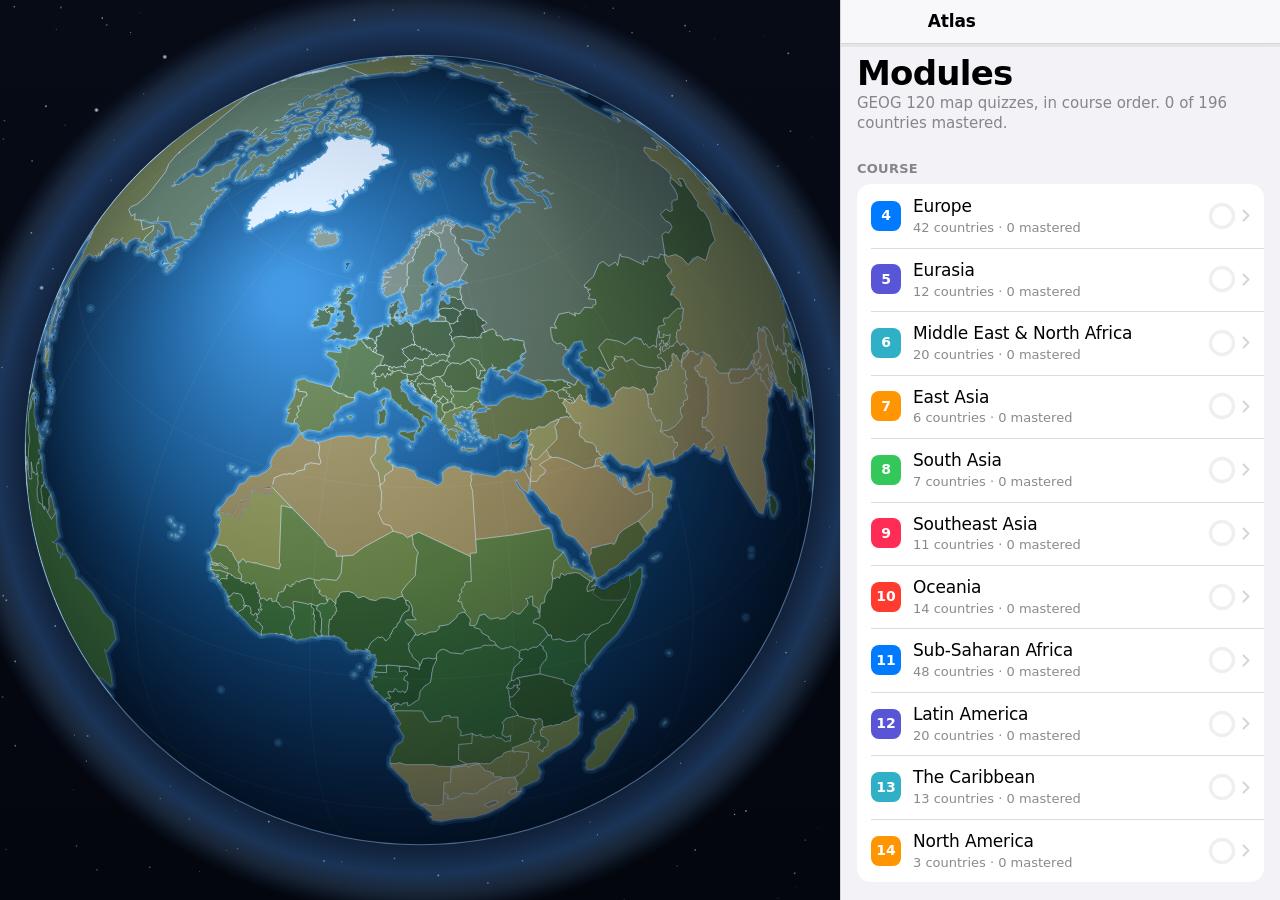
==== commit b94032ee: "Fix what the verification pass found in the settings changes Reset whichever box actually scrolls. B" ====
--- a/index.html
+++ b/index.html
@@ -122,6 +122,14 @@
   background:#fff;box-shadow:0 1px 3px rgba(0,0,0,.3);transition:transform .22s var(--spring)}
 .sw.on{background:var(--green)}
 .sw.on i{transform:translateX(16px)}
+/* forced colours repaint both track and knob the same system colour and drop
+   the shadow, which left a white disc on a white track — no visible control */
+.sw,.sw i{border:1px solid transparent}
+@media (forced-colors:active){
+  .sw{border-color:CanvasText}
+  .sw i{background:CanvasText}
+  .sw.on{background:Highlight}
+}
 .ring{width:28px;height:28px;flex:0 0 auto}
 .ring circle{fill:none;stroke-width:3.4}
 .ring .bg{stroke:var(--fill)}
@@ -188,11 +196,17 @@
 .big span{font-size:.32em;color:var(--label2);letter-spacing:0;margin-left:4px}
 
 /* ---------- projection picker ---------- */
-.seg{display:flex;background:var(--fill);border-radius:10px;padding:2px;margin:0 16px;gap:2px}
+.seg{display:flex;background:var(--fill);border-radius:10px;padding:2px;margin:0 16px;gap:2px;
+  overflow-x:auto;scrollbar-width:none}
+.seg::-webkit-scrollbar{display:none}
 .seg button{flex:1;padding:7px 4px;border-radius:8px;font-size:13px;font-weight:600;
   color:var(--label);white-space:nowrap}
 .seg button[aria-pressed="true"]{background:var(--bg2);box-shadow:0 1px 3px rgba(0,0,0,.12);
   color:var(--blue);outline:1.5px solid var(--blue);outline-offset:-1.5px}
+/* the selected button sets `outline`, which would otherwise out-specify the
+   global focus ring and leave the one button keyboard users land on first with
+   no focus indicator at all */
+.seg button[aria-pressed="true"]:focus-visible{outline:3px solid var(--blue);outline-offset:2px}
 .pnote{padding:10px 16px 0;font-size:13px;color:var(--label2);line-height:1.45}
 
 .weak{display:flex;flex-wrap:wrap;gap:6px;padding:0 16px}
@@ -1597,7 +1611,7 @@
     ttsSpeak(fallback);
   }
 }
-function warmVoice(g) { if (VOICES && VOICES[g]) loadGroup(g).catch(() => {}); }
+function warmVoice(g) { if (sound && VOICES && VOICES[g]) loadGroup(g).catch(() => {}); }
 
 /* iOS will not start audio until a gesture has touched the context */
 addEventListener('pointerdown', function unlock() {
@@ -1659,7 +1673,12 @@
   $('#nav-title').textContent = opts.title || '';
   $('#nav-right').innerHTML = opts.right || '';
   $('#view').innerHTML = html;
+  /* Below 900px the side panel is not its own scroll box — the document
+     scrolls — so resetting .scroll alone left each new screen sitting at the
+     previous screen's offset. On a phone that opened Projection halfway down
+     the card list, with the picker off screen above. Reset both. */
   $('.scroll').scrollTop = 0;
+  (document.scrollingElement || document.documentElement).scrollTop = 0;
 }
 function setProgress(p) { $('#prog i').style.width = (p * 100) + '%'; }
 
@@ -2242,10 +2261,14 @@
   }
 
   if (b.dataset.proj) {
-    map.setProj(b.dataset.proj);
+    const pick = b.dataset.proj;
+    map.setProj(pick);
     stageBg();
-    lsSet('atlas-proj', b.dataset.proj);
+    lsSet('atlas-proj', pick);
     if (V.draw) V.draw();
+    /* the redraw replaces the button that was just activated */
+    const again = $(`.seg button[data-proj="${pick}"]`);
+    if (again) again.focus();
     return;
   }
 
@@ -2255,11 +2278,20 @@
   switch (g) {
     case 'home': return home();
     case 'proj': return projScreen();
-    case 'sound':
+    case 'sound': {
+      /* Flip the row where it stands. Re-rendering the home screen for a
+         boolean threw the list back to the top, dropped keyboard focus off the
+         control being changed, and flew the globe back to its default — all of
+         which read like the navigation this switch exists to stop implying. */
       sound = !sound;
       lsSet('atlas-sound', sound ? '1' : '0');
       if (!sound && synth) synth.cancel();
-      return home();
+      b.setAttribute('aria-checked', sound ? 'true' : 'false');
+      const knob = b.querySelector('.sw'), cap = b.querySelector('.m span');
+      if (knob) knob.classList.toggle('on', sound);
+      if (cap) cap.textContent = sound ? 'On' : 'Off';
+      return;
+    }
     case 'reset': return resetScreen(false);
     case 'reset-arm': return resetScreen(true);
     case 'reset-do':
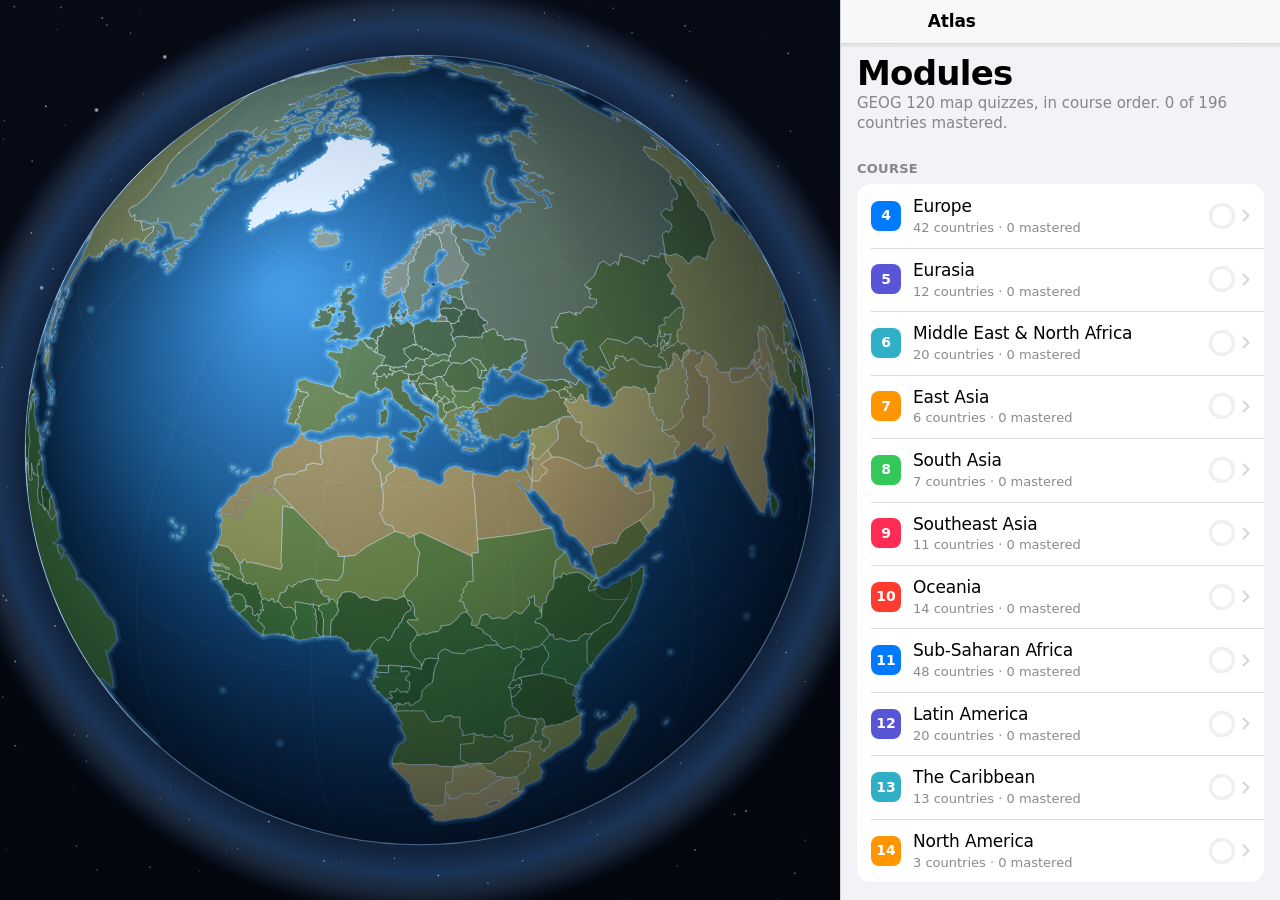
==== commit da3f4231: "Merge pull request #3 from microgers/feat/settings-polish Settings: rename the section, make audio a" ====
--- a/index.html
+++ b/index.html
@@ -122,14 +122,6 @@
   background:#fff;box-shadow:0 1px 3px rgba(0,0,0,.3);transition:transform .22s var(--spring)}
 .sw.on{background:var(--green)}
 .sw.on i{transform:translateX(16px)}
-/* forced colours repaint both track and knob the same system colour and drop
-   the shadow, which left a white disc on a white track — no visible control */
-.sw,.sw i{border:1px solid transparent}
-@media (forced-colors:active){
-  .sw{border-color:CanvasText}
-  .sw i{background:CanvasText}
-  .sw.on{background:Highlight}
-}
 .ring{width:28px;height:28px;flex:0 0 auto}
 .ring circle{fill:none;stroke-width:3.4}
 .ring .bg{stroke:var(--fill)}
@@ -196,17 +188,11 @@
 .big span{font-size:.32em;color:var(--label2);letter-spacing:0;margin-left:4px}
 
 /* ---------- projection picker ---------- */
-.seg{display:flex;background:var(--fill);border-radius:10px;padding:2px;margin:0 16px;gap:2px;
-  overflow-x:auto;scrollbar-width:none}
-.seg::-webkit-scrollbar{display:none}
+.seg{display:flex;background:var(--fill);border-radius:10px;padding:2px;margin:0 16px;gap:2px}
 .seg button{flex:1;padding:7px 4px;border-radius:8px;font-size:13px;font-weight:600;
   color:var(--label);white-space:nowrap}
 .seg button[aria-pressed="true"]{background:var(--bg2);box-shadow:0 1px 3px rgba(0,0,0,.12);
   color:var(--blue);outline:1.5px solid var(--blue);outline-offset:-1.5px}
-/* the selected button sets `outline`, which would otherwise out-specify the
-   global focus ring and leave the one button keyboard users land on first with
-   no focus indicator at all */
-.seg button[aria-pressed="true"]:focus-visible{outline:3px solid var(--blue);outline-offset:2px}
 .pnote{padding:10px 16px 0;font-size:13px;color:var(--label2);line-height:1.45}
 
 .weak{display:flex;flex-wrap:wrap;gap:6px;padding:0 16px}
@@ -1611,7 +1597,7 @@
     ttsSpeak(fallback);
   }
 }
-function warmVoice(g) { if (sound && VOICES && VOICES[g]) loadGroup(g).catch(() => {}); }
+function warmVoice(g) { if (VOICES && VOICES[g]) loadGroup(g).catch(() => {}); }
 
 /* iOS will not start audio until a gesture has touched the context */
 addEventListener('pointerdown', function unlock() {
@@ -1673,12 +1659,7 @@
   $('#nav-title').textContent = opts.title || '';
   $('#nav-right').innerHTML = opts.right || '';
   $('#view').innerHTML = html;
-  /* Below 900px the side panel is not its own scroll box — the document
-     scrolls — so resetting .scroll alone left each new screen sitting at the
-     previous screen's offset. On a phone that opened Projection halfway down
-     the card list, with the picker off screen above. Reset both. */
   $('.scroll').scrollTop = 0;
-  (document.scrollingElement || document.documentElement).scrollTop = 0;
 }
 function setProgress(p) { $('#prog i').style.width = (p * 100) + '%'; }
 
@@ -2261,14 +2242,10 @@
   }
 
   if (b.dataset.proj) {
-    const pick = b.dataset.proj;
-    map.setProj(pick);
+    map.setProj(b.dataset.proj);
     stageBg();
-    lsSet('atlas-proj', pick);
+    lsSet('atlas-proj', b.dataset.proj);
     if (V.draw) V.draw();
-    /* the redraw replaces the button that was just activated */
-    const again = $(`.seg button[data-proj="${pick}"]`);
-    if (again) again.focus();
     return;
   }
 
@@ -2278,20 +2255,11 @@
   switch (g) {
     case 'home': return home();
     case 'proj': return projScreen();
-    case 'sound': {
-      /* Flip the row where it stands. Re-rendering the home screen for a
-         boolean threw the list back to the top, dropped keyboard focus off the
-         control being changed, and flew the globe back to its default — all of
-         which read like the navigation this switch exists to stop implying. */
+    case 'sound':
       sound = !sound;
       lsSet('atlas-sound', sound ? '1' : '0');
       if (!sound && synth) synth.cancel();
-      b.setAttribute('aria-checked', sound ? 'true' : 'false');
-      const knob = b.querySelector('.sw'), cap = b.querySelector('.m span');
-      if (knob) knob.classList.toggle('on', sound);
-      if (cap) cap.textContent = sound ? 'On' : 'Off';
-      return;
-    }
+      return home();
     case 'reset': return resetScreen(false);
     case 'reset-arm': return resetScreen(true);
     case 'reset-do':
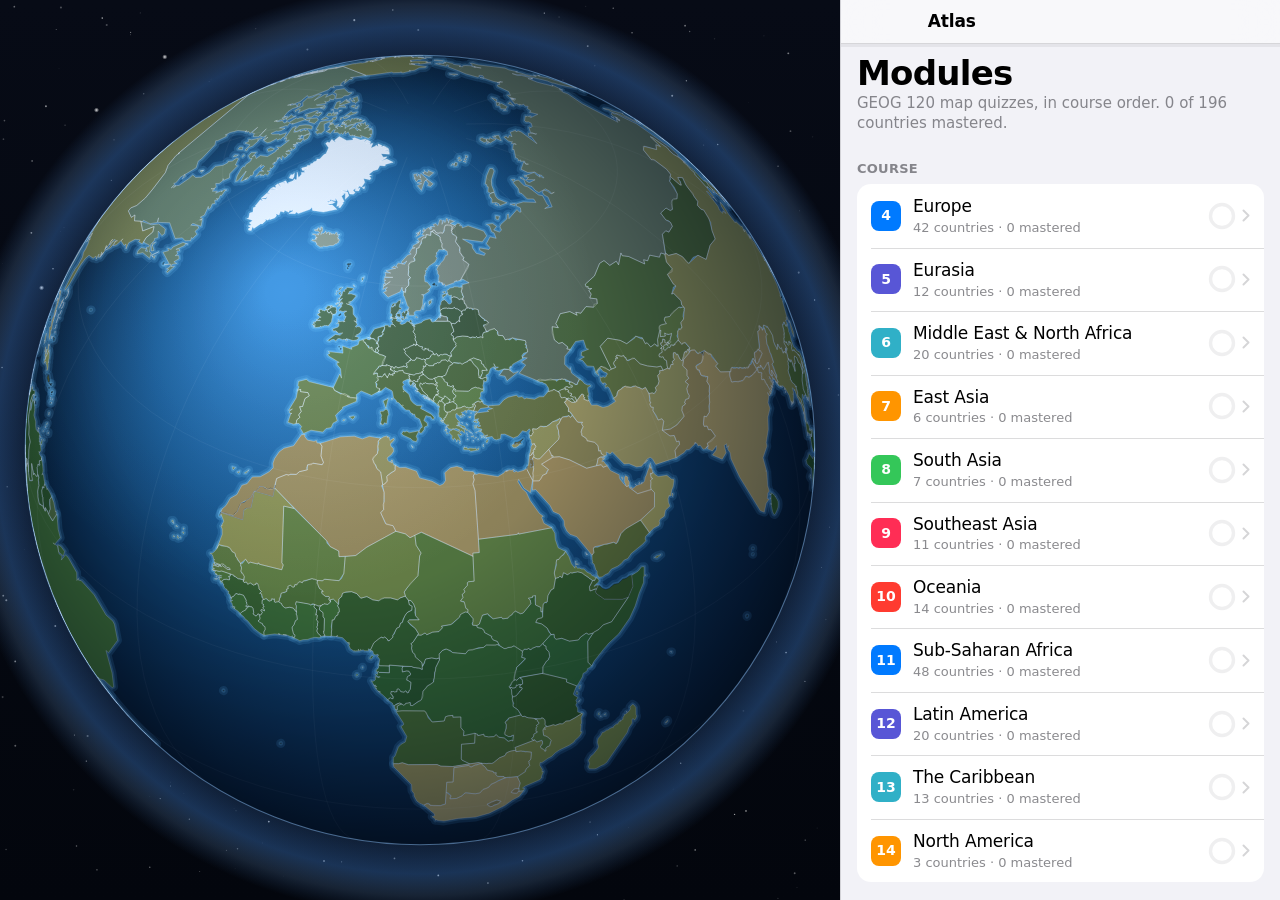
==== commit bdcb0ca3: "Merge pull request #4 from microgers/fix/scroll-and-toggle-in-place Fix what the verification pass f" ====
--- a/index.html
+++ b/index.html
@@ -122,6 +122,14 @@
   background:#fff;box-shadow:0 1px 3px rgba(0,0,0,.3);transition:transform .22s var(--spring)}
 .sw.on{background:var(--green)}
 .sw.on i{transform:translateX(16px)}
+/* forced colours repaint both track and knob the same system colour and drop
+   the shadow, which left a white disc on a white track — no visible control */
+.sw,.sw i{border:1px solid transparent}
+@media (forced-colors:active){
+  .sw{border-color:CanvasText}
+  .sw i{background:CanvasText}
+  .sw.on{background:Highlight}
+}
 .ring{width:28px;height:28px;flex:0 0 auto}
 .ring circle{fill:none;stroke-width:3.4}
 .ring .bg{stroke:var(--fill)}
@@ -188,11 +196,17 @@
 .big span{font-size:.32em;color:var(--label2);letter-spacing:0;margin-left:4px}
 
 /* ---------- projection picker ---------- */
-.seg{display:flex;background:var(--fill);border-radius:10px;padding:2px;margin:0 16px;gap:2px}
+.seg{display:flex;background:var(--fill);border-radius:10px;padding:2px;margin:0 16px;gap:2px;
+  overflow-x:auto;scrollbar-width:none}
+.seg::-webkit-scrollbar{display:none}
 .seg button{flex:1;padding:7px 4px;border-radius:8px;font-size:13px;font-weight:600;
   color:var(--label);white-space:nowrap}
 .seg button[aria-pressed="true"]{background:var(--bg2);box-shadow:0 1px 3px rgba(0,0,0,.12);
   color:var(--blue);outline:1.5px solid var(--blue);outline-offset:-1.5px}
+/* the selected button sets `outline`, which would otherwise out-specify the
+   global focus ring and leave the one button keyboard users land on first with
+   no focus indicator at all */
+.seg button[aria-pressed="true"]:focus-visible{outline:3px solid var(--blue);outline-offset:2px}
 .pnote{padding:10px 16px 0;font-size:13px;color:var(--label2);line-height:1.45}
 
 .weak{display:flex;flex-wrap:wrap;gap:6px;padding:0 16px}
@@ -1597,7 +1611,7 @@
     ttsSpeak(fallback);
   }
 }
-function warmVoice(g) { if (VOICES && VOICES[g]) loadGroup(g).catch(() => {}); }
+function warmVoice(g) { if (sound && VOICES && VOICES[g]) loadGroup(g).catch(() => {}); }
 
 /* iOS will not start audio until a gesture has touched the context */
 addEventListener('pointerdown', function unlock() {
@@ -1659,7 +1673,12 @@
   $('#nav-title').textContent = opts.title || '';
   $('#nav-right').innerHTML = opts.right || '';
   $('#view').innerHTML = html;
+  /* Below 900px the side panel is not its own scroll box — the document
+     scrolls — so resetting .scroll alone left each new screen sitting at the
+     previous screen's offset. On a phone that opened Projection halfway down
+     the card list, with the picker off screen above. Reset both. */
   $('.scroll').scrollTop = 0;
+  (document.scrollingElement || document.documentElement).scrollTop = 0;
 }
 function setProgress(p) { $('#prog i').style.width = (p * 100) + '%'; }
 
@@ -2242,10 +2261,14 @@
   }
 
   if (b.dataset.proj) {
-    map.setProj(b.dataset.proj);
+    const pick = b.dataset.proj;
+    map.setProj(pick);
     stageBg();
-    lsSet('atlas-proj', b.dataset.proj);
+    lsSet('atlas-proj', pick);
     if (V.draw) V.draw();
+    /* the redraw replaces the button that was just activated */
+    const again = $(`.seg button[data-proj="${pick}"]`);
+    if (again) again.focus();
     return;
   }
 
@@ -2255,11 +2278,20 @@
   switch (g) {
     case 'home': return home();
     case 'proj': return projScreen();
-    case 'sound':
+    case 'sound': {
+      /* Flip the row where it stands. Re-rendering the home screen for a
+         boolean threw the list back to the top, dropped keyboard focus off the
+         control being changed, and flew the globe back to its default — all of
+         which read like the navigation this switch exists to stop implying. */
       sound = !sound;
       lsSet('atlas-sound', sound ? '1' : '0');
       if (!sound && synth) synth.cancel();
-      return home();
+      b.setAttribute('aria-checked', sound ? 'true' : 'false');
+      const knob = b.querySelector('.sw'), cap = b.querySelector('.m span');
+      if (knob) knob.classList.toggle('on', sound);
+      if (cap) cap.textContent = sound ? 'On' : 'Off';
+      return;
+    }
     case 'reset': return resetScreen(false);
     case 'reset-arm': return resetScreen(true);
     case 'reset-do':
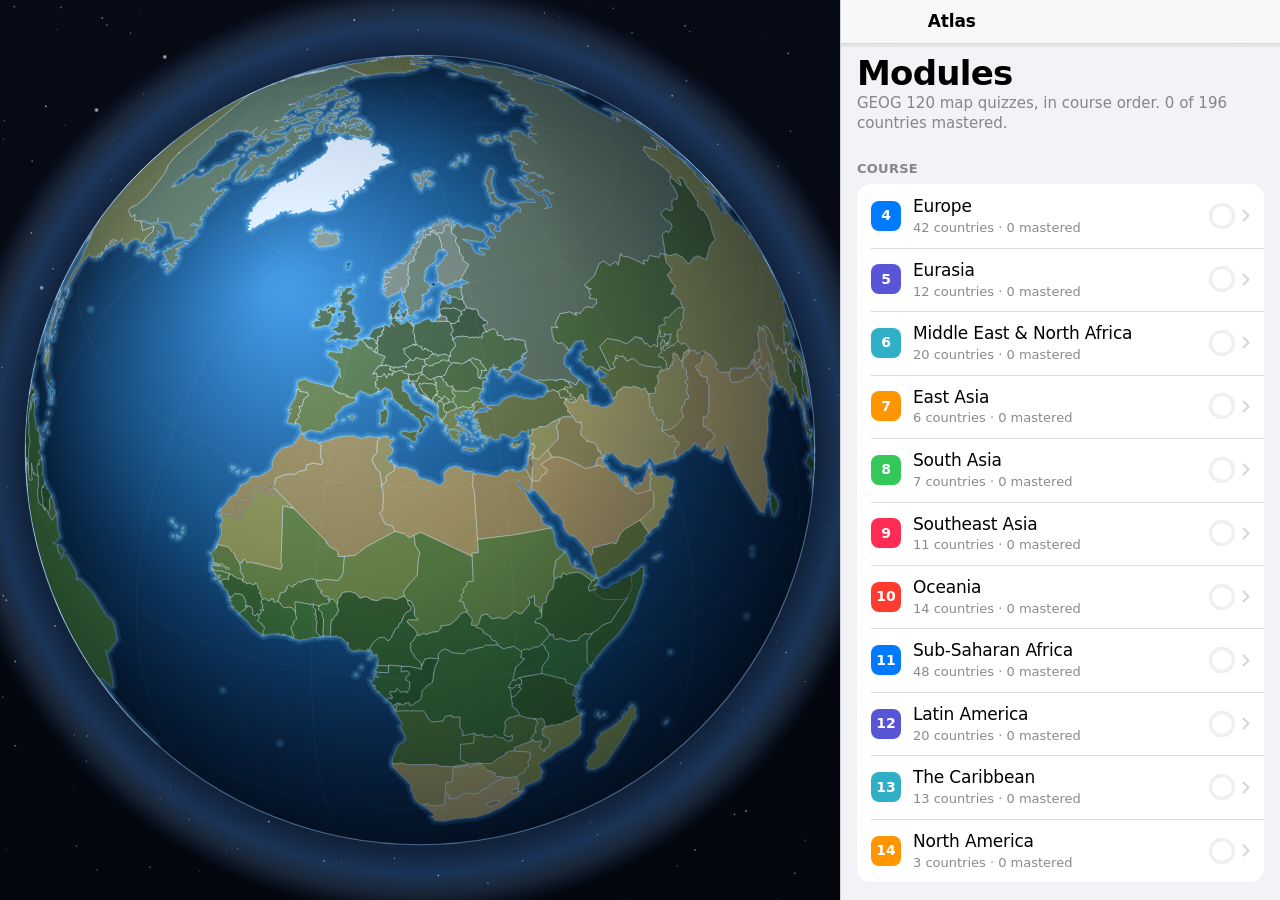
==== commit 1907f586: "Speak a geopolitical fact instead of the capital when meeting a country Every country now has a shor" ====
--- a/index.html
+++ b/index.html
@@ -115,21 +115,6 @@
 .row .rt{display:flex;align-items:center;gap:6px;color:var(--label2);font-size:15px;
   font-variant-numeric:tabular-nums}
 .chev{width:8px;height:13px;opacity:.35;flex:0 0 auto}
-/* A chevron promises another screen. A setting that flips in place says so. */
-.sw{width:42px;height:26px;border-radius:99px;background:var(--fill);position:relative;
-  flex:0 0 auto;transition:background .22s var(--spring)}
-.sw i{position:absolute;top:3px;left:3px;width:20px;height:20px;border-radius:50%;
-  background:#fff;box-shadow:0 1px 3px rgba(0,0,0,.3);transition:transform .22s var(--spring)}
-.sw.on{background:var(--green)}
-.sw.on i{transform:translateX(16px)}
-/* forced colours repaint both track and knob the same system colour and drop
-   the shadow, which left a white disc on a white track — no visible control */
-.sw,.sw i{border:1px solid transparent}
-@media (forced-colors:active){
-  .sw{border-color:CanvasText}
-  .sw i{background:CanvasText}
-  .sw.on{background:Highlight}
-}
 .ring{width:28px;height:28px;flex:0 0 auto}
 .ring circle{fill:none;stroke-width:3.4}
 .ring .bg{stroke:var(--fill)}
@@ -162,6 +147,11 @@
 .kv .v{font-weight:600}
 .hook{margin-top:14px;padding-top:12px;border-top:.5px solid var(--sep);
   font-size:15px;color:var(--label2);line-height:1.45}
+.fact{margin-top:14px;padding:11px 13px;border-radius:12px;background:var(--fill);
+  font-size:15px;line-height:1.45;display:flex;gap:9px;align-items:flex-start}
+.fact .k{flex:none;font-size:12px;font-weight:700;letter-spacing:.06em;text-transform:uppercase;
+  color:var(--blue);padding-top:2px}
+.fact .spk{flex:none;margin-left:auto}
 .chips{display:flex;flex-wrap:wrap;gap:6px;margin-top:14px}
 .chip{font-size:13px;background:var(--fill);border-radius:99px;padding:5px 11px;font-weight:500}
 .spk{width:30px;height:30px;border-radius:50%;background:var(--fill);color:var(--blue);
@@ -196,17 +186,10 @@
 .big span{font-size:.32em;color:var(--label2);letter-spacing:0;margin-left:4px}
 
 /* ---------- projection picker ---------- */
-.seg{display:flex;background:var(--fill);border-radius:10px;padding:2px;margin:0 16px;gap:2px;
-  overflow-x:auto;scrollbar-width:none}
-.seg::-webkit-scrollbar{display:none}
+.seg{display:flex;background:var(--fill);border-radius:10px;padding:2px;margin:0 16px;gap:2px}
 .seg button{flex:1;padding:7px 4px;border-radius:8px;font-size:13px;font-weight:600;
   color:var(--label);white-space:nowrap}
-.seg button[aria-pressed="true"]{background:var(--bg2);box-shadow:0 1px 3px rgba(0,0,0,.12);
-  color:var(--blue);outline:1.5px solid var(--blue);outline-offset:-1.5px}
-/* the selected button sets `outline`, which would otherwise out-specify the
-   global focus ring and leave the one button keyboard users land on first with
-   no focus indicator at all */
-.seg button[aria-pressed="true"]:focus-visible{outline:3px solid var(--blue);outline-offset:2px}
+.seg button[aria-pressed="true"]{background:var(--bg2);box-shadow:0 1px 3px rgba(0,0,0,.12)}
 .pnote{padding:10px 16px 0;font-size:13px;color:var(--label2);line-height:1.45}
 
 .weak{display:flex;flex-wrap:wrap;gap:6px;padding:0 16px}
@@ -248,7 +231,7 @@
     <main class="scroll"><div id="view"></div></main>
   </div>
 </div>
-<script>window.DATA={"c":{"IS":{"n":"Iceland","c":"Reykjavik","s":"EYESS-lund / RAYK-yuh-vik","h":"Alone in the North Atlantic, far northwest of everything. No land borders — if it touches nothing, it's Iceland.","d":"-777,3311;47,8 -16,-5 -10,-9 21,-4 1,-6 -7,-7 21,1 4,-5 -8,-5 16,3 27,-6 -2,-6 -7,-2 8,-4 -6,-4 10,-4 -2,-4 -13,-2 0,-7 -9,-6 -17,0 -5,-12 -22,-9 -46,-7 -40,-16 -59,-7 -6,-9 -16,-1 2,-2 -22,-4 -77,8 -15,6 7,4 -3,2 -12,-3 -24,7 2,3 -3,0 -14,-4 -61,-2 -4,10 2,3 10,-4 22,4 19,13 11,2 -30,-3 8,4 -5,1 2,5 18,5 -28,-4 -8,4 4,5 -11,4 -44,1 -24,-4 -10,6 62,9 44,0 6,7 -13,-3 -23,4 33,12 -53,7 -50,-9 -29,6 12,5 19,-4 -8,4 -4,8 24,-5 17,4 -21,1 -7,3 16,2 -13,7 2,2 15,-2 -8,4 7,4 20,-5 2,-5 18,2 2,-8 9,2 0,8 -25,8 23,2 -10,4 -22,0 11,5 24,0 51,-21 -6,-3 10,-3 -3,-8 -14,-1 15,-7 -4,-5 10,-3 5,-8 10,15 7,4 6,1 11,-4 5,7 0,16 8,3 36,-17 5,16 27,5 28,-15 7,-7 2,4 -11,14 1,3 20,-1 17,-9 20,12 16,-4 18,4 3,4 -6,8 15,4 13,0"},"IE":{"n":"Ireland","c":"Dublin","s":"EYER-lund / DUB-lin","h":"The smaller western island. Separated from Britain by the Irish Sea; Northern Ireland (UK) is the top-right corner you do NOT colour in.","d":"-361,2755;-8,-4 -9,-13 -18,-3 8,-5 -19,-7 14,-12 13,-4 14,0 8,5 -2,3 10,5 10,-9 8,-3 -1,-5 18,2 6,-2 1,-2 -7,0 -2,-4 10,-18 -1,-11 7,-22 -7,-9 -3,-10 -12,-10 7,-5 -28,-4 -4,4 -2,-4 -26,-3 -5,-5 -11,-3 -11,-6 -17,3 3,-4 -3,-4 -45,-11 -8,1 -19,-2 16,10 -30,-4 26,14 -24,-5 -13,1 -2,3 24,13 -25,1 2,3 11,4 18,-1 -6,7 13,7 43,7 -11,4 -9,-6 -19,1 -18,-4 20,10 6,6 -3,2 8,8 19,5 -30,2 -5,5 -13,0 4,3 -15,1 2,3 -3,3 20,3 -9,3 0,3 16,4 0,4 -17,-1 3,12 -4,-1 -2,5 -6,-1 2,5 25,2 12,0 9,-5 7,4 23,-2 -4,5 19,8 5,7 -16,-1 -15,3 19,10 -1,7 6,6 27,2 -1,3 5,1 5,-7 -5,-7 9,3 -2,10 11,3 -3,3 3,0 17,-6|-497,2696;-16,3 4,2"},"GB":{"n":"United Kingdom","c":"London","s":"yoo-NY-ted KING-dum / LUN-dun","h":"The big island plus Northern Ireland. Scotland is the head, Wales the western bump, Cornwall the southwest toe.","d":"-133,2581;-45,-10 -16,9 -18,-2 7,5 -14,4 -26,-6 -18,13 56,22 8,11 -6,19 -29,-6 21,17 42,10 16,-4 -3,7 5,1 16,-6 -16,11 10,33 -15,-3 -22,22 7,11 21,9 -26,-1 -20,-8 -43,3 -5,-8 -11,9 -2,6 25,26 -11,10 4,11 12,1 -13,6 2,5 -21,-14 0,9 11,9 -19,-11 -9,-32 -10,-1 13,22 -6,1 4,22 18,25 -24,-11 -24,9 21,7 -7,2 15,17 -13,10 12,5 -8,6 7,11 22,0 -13,9 4,9 17,1 -4,6 5,10 96,3 -8,-16 -39,-18 -2,-5 9,-2 -14,-12 42,7 72,-5 4,-7 -36,-42 -41,-14 22,2 10,-7 -34,-12 -21,4 82,-10 24,-16 21,-44 58,-29 -6,-5 16,-21 -39,6 18,-1 29,-18 4,-9 -16,-13 12,-5 14,8 25,0 33,-14 -8,-30 -16,-5 -3,-9 -21,-3 7,-8 -24,-6 50,-5 -1,-9 -22,-13 -38,-8 -81,7 4,-4 -9,-4 -26,-1 0,-6 -48,6 -20,-4 -14,-20 -26,8 -26,-5 -20,-13 -25,1 72,56 52,1|-311,2704;-22,-1 -20,17 -13,-13 -14,0 -27,16 19,7 -8,5 18,3 17,17 55,6 20,-20 -8,-9 15,1 5,-8 -10,2 4,-13|-310,2918;-18,-13 7,-4 -27,-13 -6,3 11,5 -10,4 -1,9 18,0 -1,7|-307,2875;0,-9 23,-3 -13,-11 -5,8 -14,0 -22,12 20,11|-65,3027;12,-5 -12,-28 0,14 -18,6 14,3 -10,8|-289,2817;-27,-2 9,10 -9,4 11,3|-210,2666;6,-3 -15,-6 -9,12|-306,2797;2,-14 -11,-3 0,9 -10,-4|-153,2951;15,-3 -29,1 1,8|-255,2772;-11,2 -2,9 9,2|-53,2535;-10,-6 -15,4|-299,2791;-5,4 18,11|-360,2884;5,-3 -4,-4 -17,3|-362,2856;-7,1 -2,12 8,0|-52,3026;-6,4 3,6"},"NO":{"n":"Norway","c":"Oslo","s":"NOR-way / OZ-loh","h":"The western, Atlantic-facing half of Scandinavia. Shredded fjord coastline, and it curls over the top of Sweden and Finland.","d":"1031,3452;-25,-1 -7,-33 -84,10 -19,-30 -57,-3 -65,-80 -47,-8 -3,-42 -42,-36 21,-24 -94,-25 -1,-94 36,-18 -29,-18 9,-45 -40,-25 -2,-34 -40,13 -12,29 -21,-38 -159,-49 -74,35 42,14 -24,5 26,23 -61,-20 6,24 85,44 -93,-44 3,22 24,2 -27,16 25,12 -26,-2 -6,20 130,9 -125,-2 12,15 -20,20 90,0 -80,14 148,29 -68,-1 42,19 52,-13 -23,16 26,23 104,-8 33,28 -68,-25 -22,14 93,59 63,12 -31,7 33,37 63,10 -46,-3 5,20 110,28 -49,4 58,3 -40,23 138,31 -52,6 87,47 71,16 -2,-19 34,26 -11,-30 32,9 -6,20 68,-4 -31,20 66,7 34,-20 65,51 55,-7 -27,-36 64,39 4,-26 20,6 31,29 40,-6 -25,-15 19,-1 -4,-21 32,31 104,-23 -107,-13 106,-29 -97,-27 9,33 -128,12 -82,-66 -126,6 -41,28|839,3995;230,-58 -111,-18 -123,-90 -135,46 146,20 -162,6 166,17 -27,7 16,8 -105,3 -77,-24 -89,36 52,0 -60,8 -26,32 151,5 -57,-14 70,-12 32,23 87,-41 -26,35|1045,4012;69,-10 36,22 210,-29 -215,-33 -229,31 27,9 -47,5 71,-1 14,17|1080,3930;165,-42 -105,-24 -94,9 37,23 -72,28|788,3428;-75,-18 85,55|875,3480;23,-20 -57,-6|760,3447;1,-16 -42,5"},"SE":{"n":"Sweden","c":"Stockholm","s":"SWEE-dun / STOK-hohm","h":"The eastern half of the same peninsula, facing the Baltic. Smooth coast — Norway got all the fjords.","d":"569,2952;13,-6 8,19 -6,15 40,25 5,18 -14,27 20,3 9,15 -36,18 7,28 -9,16 5,20 -11,15 40,35 58,1 9,8 -3,14 -22,6 42,36 8,25 -5,17 47,8 -3,9 49,29 -10,22 56,30 30,-7 13,12 -1,16 91,-8 13,6 -14,3 19,15 -11,9 39,-2 137,-51 -9,-25 14,-2 -5,-14 17,-16 -14,-28 23,-23 -88,3 -7,-13 -35,-10 2,-7 -9,3 8,-10 -22,-16 19,-17 -38,-30 -108,-34 -14,-9 7,-5 -29,-1 8,-14 -33,-7 13,-11 -13,-19 4,-9 -13,2 -3,-7 5,-44 36,-5 52,-39 -52,-23 30,2 -14,-15 -65,-22 -38,-1 35,-7 -13,-3 6,-11 -11,-20 -2,-38 -30,-45 -60,-1 -25,-15 6,-16 -8,-6 -65,1 5,16 -25,28 16,-2 -7,9 10,1 1,8 -23,14 -49,72 -10,1 -5,31|954,2892;-13,-7 4,-15 -38,-24 7,8 -9,10 2,14|826,2815;-5,13 35,38"},"FI":{"n":"Finland","c":"Helsinki","s":"FIN-lund / hel-SINK-ee","h":"East of Sweden. The only Nordic country whose whole eastern flank is Russia.","d":"1208,3290;-23,23 0,11 14,17 -17,16 5,14 -14,2 2,21 7,4 -39,20 -43,8 -69,26 22,0 0,9 27,3 41,-28 45,-4 34,8 47,-10 40,19 1,15 13,19 25,13 69,7 62,-19 10,-10 -25,-15 6,-8 -27,-6 18,-3 -15,-18 10,-15 33,-6 32,-20 -46,-38 51,-56 1,-5 -19,-3 5,-3 -11,-16 11,-5 -11,-9 25,-11 -6,-11 25,-14 2,-8 -26,-17 59,-27 18,-16 -30,-28 -157,-89 -63,-6 2,10 -10,-10 -21,3 4,-7 -14,-4 -140,-22 12,10 -17,10 -3,-7 -17,-3 6,18 -57,11 -4,18 12,32 -17,19 4,15 -12,17 19,21 9,0 -6,8 39,6 -4,6 15,10 53,20 48,38 36,3 3,31 -33,10 -3,9|1109,3019;12,-4 -3,-7|1061,3162;10,0 -8,-4 -9,6|1073,3026;-8,-2 -4,6"},"DK":{"n":"Denmark","c":"Copenhagen","s":"DEN-mark / koh-pun-HAY-gun","h":"The thumb of Jutland pointing up out of Germany, plus a scatter of islands to its east.","d":"487,2741;-24,-1 -29,5 -5,12 5,1 -3,13 -24,9 3,19 -4,8 2,23 26,-5 10,12 9,3 7,-5 3,16 -13,0 -11,-15 -16,-3 -10,5 8,11 10,7 41,3 26,20 33,8 -8,-6 4,-9 -1,-10 -11,-12 -1,-19 10,-5 18,0 4,-4 -8,-10 -11,-2 -8,3 -10,-20 -14,-1 6,-4 -21,-13 4,-12 -11,-11 9,-1 5,-3|628,2789;-1,-6 -11,-4 -5,-6 8,-4 2,-5 -16,-5 -2,-18 -10,-2 -6,7 -4,13 -19,1 -6,6 2,7 -4,7 -7,6 17,2 8,9 7,1 4,-3 0,-9 6,-1 6,10 -4,3 18,8 18,-3|532,2781;9,-15 -2,-9 -8,-4 -32,5 -6,10 0,8|568,2745;19,-5 1,-6 -15,-3 -21,8 1,8|754,2751;-20,4 2,7 2,3 19,-8|537,2738;-6,5 16,15|503,2744;-13,1 -1,8|627,2748;-21,-2 8,7|530,2789;-4,0 1,11 6,-6|553,2863;-9,0 10,4 5,-1|524,2742;-7,1 -7,5|633,2780;-5,-2 -2,3 4,3"},"EE":{"n":"Estonia","c":"Tallinn","s":"eh-STOH-nee-uh / TAL-in","h":"Top of the three Baltics. Directly across the gulf from Helsinki — near enough to ferry.","d":"1368,2876;-20,4 -25,-3 -23,15 -36,10 -1,-2 -7,3 -40,-9 10,24 -9,1 -11,-6 -18,5 -12,15 8,6 -9,1 -3,6 4,4 -3,2 2,8 29,5 -1,4 16,5 53,2 4,2 -1,4 56,-4 18,-5 46,-2 6,3 7,-5 -13,-5 -7,-11 -16,-14 5,-17 -2,-11 9,-14 5,-3 -12,-4|1131,2931;17,-1 18,-7 -10,-1 -20,-10 -17,-1 -6,-3 -5,-10 -8,-1 -1,3 10,8 -15,5 -1,2 6,4 -6,6 20,0 3,4|1146,2941;-4,-2 -4,2 -5,-6 -6,-1 -3,2 -3,7 -18,4 20,2 9,5 4,-3 9,-1|1167,2928;-14,3 5,3 9,-2"},"LV":{"n":"Latvia","c":"Riga","s":"LAT-vee-uh / REE-guh","h":"The middle Baltic. Sandwiched: Estonia above, Lithuania below.","d":"1330,2783;-16,5 -31,17 -30,5 -11,11 -18,-7 -18,-1 -46,5 -8,-2 -8,4 -40,0 -21,-4 -31,-12 0,28 2,9 14,10 5,15 13,13 42,7 4,-6 25,-14 7,-12 18,-5 15,1 22,13 -3,31 40,9 7,-3 1,2 36,-10 23,-15 25,3 26,-4 3,-5 15,-6 -10,-23 10,1 13,-16 5,-14 -3,-6 -12,-3 -13,-8 -3,-6 -26,2"},"LT":{"n":"Lithuania","c":"Vilnius","s":"lith-oo-AY-nee-uh / VIL-nee-us","h":"Bottom Baltic — the only one that reaches down to touch Poland.","d":"1138,2718;-4,10 7,16 -13,9 -24,0 -35,11 -7,-1 0,10 -9,18 -1,13 31,12 21,4 40,0 8,-4 8,2 46,-5 18,1 21,6 8,-10 30,-5 31,-17 16,-5 -7,-16 16,-3 -9,-7 -15,0 -6,-7 -16,-4 -7,-10 0,-8 -9,-11 10,-4 1,-4 -4,-2 -8,1 -3,7 -21,-8 -8,0 -6,-8 -22,-4 -6,3 -32,-2 -4,1 0,7 -6,6|1048,2764;-3,0 11,17"},"PL":{"n":"Poland","c":"Warsaw","s":"POH-lund / WOR-saw","h":"The square east of Germany, with a Baltic coastline across its top.","d":"1180,2576;3,-11 22,-21 -6,-5 5,-12 -5,-6 -13,-2 -16,-10 -38,-32 5,-12 -2,-6 7,-5 -2,-3 -39,9 -6,7 -13,4 -28,0 -11,-5 -25,3 -10,-3 -5,-7 -15,1 1,9 -8,1 -9,10 -14,-10 -10,0 -1,5 -5,1 -2,5 -10,7 -2,6 -27,8 -7,-3 -13,7 -2,2 8,4 -2,3 -14,-2 -27,8 6,-9 -18,-7 -22,16 11,8 -7,4 -14,-2 -32,10 -5,7 -13,3 -1,-7 -9,-1 11,20 -6,10 -9,3 1,5 -7,11 8,12 -10,14 3,8 -25,18 15,17 -8,25 16,-4 -1,9 -17,3 -1,2 99,19 19,13 35,8 41,6 12,0 22,-8 2,-2 -18,5 7,-11 4,-4 16,-5 31,6 128,-5 37,2 28,-13 7,-27 14,-29 1,-16 -25,-9 -11,-12 24,-12"},"DE":{"n":"Germany","c":"Berlin","s":"JUR-muh-nee / bur-LIN","h":"The big block in the middle. It borders nine countries — more than anyone else here.","d":"476,2376;-47,13 -9,-5 8,-3 -7,-1 -43,0 3,28 26,41 -34,9 -36,0 -20,15 7,17 -11,4 -8,11 13,11 -1,7 -8,3 3,4 -12,8 2,7 -9,7 13,5 4,14 -13,19 40,6 -1,8 13,6 3,9 -17,8 2,5 14,0 8,16 1,16 -7,5 7,14 40,2 8,-8 -3,-4 7,-1 5,8 8,-4 0,-6 6,24 29,-1 29,-15 -23,15 -17,3 -4,17 -13,2 0,5 16,7 -14,18 47,-2 20,-9 -8,-10 43,-8 15,3 -1,-10 -10,-5 6,-4 24,-3 36,11 23,15 23,-2 20,-14 14,1 7,-15 20,-7 8,-25 -15,-17 25,-18 -3,-8 10,-14 -8,-12 6,-16 11,-4 1,-17 -10,-14 -22,11 -3,-2 5,-5 -40,-10 -31,-15 -20,0 -13,-11 -9,4 21,-18 -7,-8 13,-14 56,-32 1,-12 -15,0 -5,-11 -31,-13 10,-10 -3,-9 8,-3 -2,-9 -17,9 -24,3 -1,-5 -57,-11 -8,6 -22,2 -4,-10 -9,-4 -10,11|686,2719;-1,-5 -11,3 -6,-5 -10,6 1,9 12,8 12,-7|711,2698;0,-4 -15,0 -5,12|415,2739;5,14 -1,-8 13,0|564,2721;-13,2 3,4"},"NL":{"n":"Netherlands","c":"Amsterdam","s":"NETH-er-lundz / AM-ster-dam","h":"North of Belgium, tucked into the corner where the German coast turns. Flat, and partly below sea level.","d":"300,2538;-48,35 -79,4 41,-3 -17,16 41,57 103,25 19,-8 -25,-37 16,-14 -54,-23"},"BE":{"n":"Belgium","c":"Brussels","s":"BEL-jum / BRUSS-ulz","h":"Small wedge stacked above France and below the Netherlands, on the North Sea.","d":"211,2569;8,-1 1,0 -1,3 6,3 7,-3 6,4 4,-5 5,0 5,3 3,-6 6,-3 13,0 17,-8 -3,-8 -6,-6 5,-4 13,0 12,-8 -3,-4 8,-3 1,-7 -9,-4 -3,-6 -7,2 -12,-12 -1,-6 8,-8 -3,-4 -16,-2 -11,8 -14,5 -7,0 -1,7 -3,2 4,9 -2,1 -6,-3 -2,-5 -6,-2 -20,1 3,6 -3,2 2,5 -7,4 -13,1 -5,-2 -4,9 -16,3 -2,6 -7,6 -13,-3 -12,8 0,4 -4,7 35,13 6,1 5,-7 7,2 16,-4"},"LU":{"n":"Luxembourg","c":"Luxembourg City","s":"LUK-sum-burg / LUK-sum-burg","h":"A postage stamp sitting exactly on the Belgium–France–Germany triple point.","d":"306,2506;0,-4 4,-6 6,-4 8,-2 0,-5 -5,-5 -2,-7 -8,2 -8,-3 -10,3 -1,2 4,5 -8,8 1,6 6,8 6,4 5,0"},"FR":{"n":"France","c":"Paris","s":"FRANSS / PAIR-iss","h":"The hexagon. Atlantic on the west, Mediterranean on the south, Alps on the east.","d":"381,2380;-33,-7 -49,-62 40,9 19,-50 -26,-17 13,-36 37,-9 -7,-20 -69,-34 -110,24 -43,-32 8,-24 -59,-4 -176,36 -16,16 36,107 27,-27 -30,66 -46,25 -7,17 23,3 -129,30 -18,11 22,13 -26,8 169,10 -24,51 114,-12 -12,13 71,28 4,31 42,11 81,-56 34,9 34,-32 132,-27|-2731,116;31,63 -24,67 28,42 51,-17 45,-53 9,14 8,-29 -52,-85|474,2140;-15,-71 -31,49"},"CH":{"n":"Switzerland","c":"Bern","s":"SWIT-ser-lund / BURN","h":"Alpine block under Germany, ringed by France, Italy, Austria and Liechtenstein.","d":"476,2376;5,-3 -7,-14 0,-6 18,-3 2,-3 13,-4 10,6 6,-4 -3,-12 2,-6 -8,1 -4,3 -6,-1 -2,-6 4,-12 -4,0 -5,6 -21,-3 -5,9 -6,1 -2,-1 0,-10 -13,-13 2,-7 -4,-3 -9,9 2,4 -9,2 -9,6 -2,10 -16,-8 1,-6 -6,-7 -11,-5 -12,3 -21,-5 -3,1 -14,13 2,6 -3,7 -17,1 -9,-5 2,-4 -4,-3 -11,-2 0,3 6,3 1,5 -3,2 5,10 12,7 3,9 10,4 15,12 2,4 -5,3 3,3 9,1 3,-2 7,0 14,8 40,0 7,1 -8,3 9,5 15,-6 15,1"},"AT":{"n":"Austria","c":"Vienna","s":"AWS-tree-uh / vee-EN-uh","h":"A long east–west sliver east of Switzerland. Vienna sits way out at the far eastern tip.","d":"476,2364;5,9 -5,3 12,3 22,-11 -1,-4 9,4 4,10 22,-2 8,-6 34,9 23,2 1,5 14,-4 10,1 7,-6 10,-3 2,9 -8,3 3,9 -10,9 3,4 28,10 5,11 12,-2 5,11 11,-8 32,0 5,7 7,2 4,11 41,-7 12,-5 15,-1 9,3 17,-5 4,-5 -5,-11 14,-19 -6,-8 2,-7 -14,-1 -9,4 -9,-4 11,-4 2,-3 -3,-5 -9,-2 -1,-9 4,-5 -2,-6 -21,-8 -4,-8 -10,2 -16,-5 -27,-1 -18,-10 -103,14 -16,13 0,7 -19,-5 -27,0 -12,-10 -26,4 -7,6 -10,-6 -13,4 -2,3 -13,3"},"LI":{"n":"Liechtenstein","c":"Vaduz","s":"LIKT-un-styne / fah-DOOTS","h":"A speck on the Rhine, wedged between Switzerland and Austria.","d":"479,2353;-5,0 0,6 2,5 5,-9"},"MC":{"n":"Monaco","c":"Monaco","s":"MON-uh-koh / MON-uh-koh","h":"A dot on France's Mediterranean coast, almost at the Italian border.","d":"372,2187;-3,0 1,1"},"CZ":{"n":"Czechia","c":"Prague","s":"CHEK-ee-uh / PRAHG","h":"A diamond southeast of Germany. Landlocked, ringed by mountains.","d":"942,2476;-12,-1 -22,-12 -4,-10 -16,-9 -31,-2 -9,-12 -4,5 -17,5 -9,-3 -15,1 -12,5 -41,7 -4,-11 -7,-2 -5,-7 -25,-1 -7,1 -25,18 -5,0 -26,19 -12,4 -15,16 7,8 -16,10 -5,10 9,-6 13,11 20,0 4,5 21,5 6,5 40,10 -4,6 13,-1 4,-7 5,-2 13,3 1,7 13,-3 5,-7 32,-10 18,0 3,-2 -2,-3 -9,-5 22,-16 18,7 -6,9 27,-8 14,2 2,-3 -8,-4 2,-2 13,-7 7,3 14,-6 11,-1"},"SK":{"n":"Slovakia","c":"Bratislava","s":"sloh-VAH-kee-uh / brat-ih-SLAH-vuh","h":"A long thin strip running east off Czechia — they split in 1993.","d":"1127,2454;-12,-20 -8,-6 -2,-8 -19,-3 -13,11 -49,-2 -7,-11 -22,-8 -14,4 -8,-5 -33,-6 -4,-11 -48,0 -6,2 -16,9 -12,2 -11,17 6,15 8,8 17,-1 14,3 16,9 4,10 22,12 17,0 1,-5 10,0 14,10 9,-10 8,-1 -1,-9 2,0 13,-1 5,7 10,3 13,1 16,-4 7,5 14,0 27,-4 6,-7"},"HU":{"n":"Hungary","c":"Budapest","s":"HUNG-guh-ree / BOO-duh-pest","h":"The oval below Slovakia. Landlocked, with the Danube cutting through Budapest.","d":"1107,2420;6,0 5,-7 11,-6 9,-2 6,-8 -13,-9 -17,-2 -14,-11 0,-5 -17,-18 -8,-17 -10,-6 -2,-8 -11,-9 -14,0 -5,-5 -21,-2 -31,3 -21,-9 -6,2 -8,-4 -13,-2 -11,-7 -32,2 -24,10 -22,17 -18,8 -12,18 -9,0 18,7 2,6 -4,5 1,9 9,2 3,5 -2,3 -11,4 9,4 9,-4 14,1 -2,7 6,8 9,0 22,-11 48,0 4,11 33,6 8,5 14,-4 22,8 7,11 49,2 13,-11"},"SI":{"n":"Slovenia","c":"Ljubljana","s":"sloh-VEE-nee-uh / lyoo-blee-AH-nuh","h":"Small, just under Austria. It only gets about 45 km of Adriatic coast.","d":"826,2325;-10,2 -4,-3 1,-5 -2,0 -8,0 -6,-5 -15,-4 -2,-3 3,-5 0,-9 -19,-6 4,-5 -4,-3 3,-6 -5,-1 -14,3 -8,-1 -12,9 -10,-9 -14,0 -4,1 -6,-4 -13,3 -2,2 7,3 8,2 -8,7 -7,3 1,8 -6,0 0,3 7,5 1,2 -11,2 -2,2 1,3 4,2 10,5 1,3 42,-6 11,5 7,5 16,2 11,-1 16,5 10,-2 1,6 6,3 9,0 5,-11"},"HR":{"n":"Croatia","c":"Zagreb","s":"kroh-AY-shuh / ZAH-greb","h":"The boomerang. A long thin Adriatic coast that wraps all the way around Bosnia.","d":"679,2276;15,-5 6,4 18,-1 10,9 12,-9 27,-1 -3,6 4,3 -4,5 17,5 2,3 -3,14 23,10 8,0 1,5 4,3 21,-6 29,-21 24,-10 28,-2 15,7 12,2 -3,-5 5,-9 -1,-3 7,-4 -3,-6 20,-11 -13,1 -4,-3 1,-11 -7,-3 -8,3 -6,8 -33,3 -9,-3 -8,4 -8,-2 -19,3 -10,5 -6,-4 -14,1 -11,-11 -17,11 -9,-2 -2,-21 18,-12 10,-20 39,-30 10,-4 1,-7 17,-15 -3,-3 -34,23 -25,7 -21,-1 -2,7 -38,26 -3,4 18,1 -25,16 -4,5 -2,19 -16,11 -11,2 -4,-9 -17,-17 -14,14|922,2128;4,-6 -35,18 -39,11 9,0 25,-8 -3,2 7,0|724,2233;-3,0 -5,12 0,13 7,-9|740,2249;-6,-1 -12,7 7,6|839,2164;-18,2 2,3 7,0|860,2156;-26,0 -15,5|759,2217;-13,7 -9,11|833,2150;26,-4 -17,-1|760,2196;-3,-1 -14,13|742,2238;-9,2 1,2|880,2138;7,-3 -20,4|769,2199;3,-4 -3,1 -6,5"},"BA":{"n":"Bosnia & Herzegovina","c":"Sarajevo","s":"BOZ-nee-uh, hert-suh-goh-VEE-nuh / sar-uh-YAY-voh","h":"The triangle sitting inside Croatia's boomerang. Nearly landlocked — it has 20 km of coast.","d":"960,2177;-12,-1 3,-11 -8,2 -9,-5 -3,-11 -8,-1 0,-11 4,-7 -4,-4 -17,7 -16,10 -7,0 -4,2 4,2 -2,3 -16,13 -1,7 -10,4 -39,30 -4,5 -6,15 -18,12 2,21 9,2 17,-11 11,11 14,-1 6,4 10,-5 19,-3 8,2 8,-4 9,3 33,-3 4,-3 5,-7 20,2 5,-2 -2,-9 -7,-9 -2,-8 2,-3 19,-11 2,-3 -17,-3 12,-13 1,-3 -2,-4"},"RS":{"n":"Serbia","c":"Belgrade","s":"SUR-bee-uh / BEL-grayd","h":"The landlocked core of the Balkans. Belgrade sits where the Sava meets the Danube.","d":"1135,2212;-4,-2 -1,-6 -9,-4 -3,-11 10,-16 21,-14 -2,-4 -12,-11 -12,-2 -1,-11 5,-7 -6,-8 -9,2 -34,-6 -2,4 4,3 8,14 -19,5 1,4 -8,4 -9,9 -11,4 -2,4 -9,-3 2,-5 -2,-3 -7,-4 -1,-5 -6,-2 -3,6 -33,12 -20,13 -2,4 4,3 10,-1 2,4 -13,16 15,1 2,3 -23,16 2,8 7,9 2,9 -17,1 4,1 -1,11 4,3 12,-1 1,2 -20,9 3,6 -7,4 1,3 -5,9 3,5 8,3 11,0 13,8 33,-2 25,-19 4,0 0,-13 12,-8 24,-9 -7,-7 9,-5 -9,-2 0,-2 14,-6 13,-2 10,-6 20,8 7,-2 5,-4 -9,-2 -3,-5"},"ME":{"n":"Montenegro","c":"Podgorica","s":"mon-tuh-NEE-groh / POD-gor-eet-suh","h":"A small piece of Adriatic coast directly below Bosnia. The name means 'black mountain'.","d":"960,2177;1,-5 10,-5 10,-8 8,-4 8,-1 17,-7 3,-2 0,-2 0,-2 -6,-1 -1,-2 -7,0 -2,-1 4,-5 -2,-5 -14,-3 -2,2 -1,6 -3,-1 -13,-14 -6,-8 4,-6 -1,-10 -8,4 -3,6 -11,9 -13,7 -1,1 1,2 -6,0 -4,4 0,2 5,4 -4,7 -1,9 1,2 8,1 0,7 3,4 9,5 4,0 2,-3 2,1 1,3 -5,7 1,1 1,1 5,-1"},"XK":{"n":"Kosovo","c":"Pristina","s":"KOSS-uh-voh / PRISH-tih-nuh","h":"A landlocked patch boxed in by Serbia, North Macedonia and Albania.","d":"1017,2141;6,2 1,1 -1,2 1,2 7,4 2,3 -3,4 1,1 9,3 2,-4 11,-4 8,-7 1,-2 8,-4 -1,-4 17,-4 2,-1 -8,-14 -4,-3 2,-4 -9,-1 -2,-2 -3,-4 -7,4 -4,0 -14,-5 -2,-3 0,-6 -2,-2 -7,1 1,7 -5,10 -7,4 -5,2 -7,9 -2,1 2,5 -4,5 2,1 7,0"},"MK":{"n":"North Macedonia","c":"Skopje","s":"north mass-uh-DOH-nee-uh / SKOP-yeh","h":"Landlocked, sitting directly on top of Greece. It added 'North' in 2019 to settle a dispute with Greece.","d":"1078,2112;9,1 8,3 8,-1 11,3 15,-13 11,-4 7,-12 3,-2 -2,-7 -1,-12 -8,-1 -1,-1 -2,-7 -6,-2 -5,-1 -16,2 -9,-1 -4,-2 -7,-7 -10,-5 -9,2 -4,-2 -18,0 -1,2 -3,1 -7,-1 -13,19 1,6 -2,6 3,3 -1,6 3,8 8,1 3,10 14,5 4,0 7,-4 3,4"},"AL":{"n":"Albania","c":"Tirana","s":"al-BAY-nee-uh / tih-RAH-nuh","h":"The coastal strip facing Italy's heel across the Strait of Otranto.","d":"967,2093;1,10 -4,6 16,19 5,4 2,-2 0,-4 2,-2 14,3 9,-10 8,-3 6,-5 3,-13 -4,-11 1,-6 -3,-3 2,-6 -1,-6 4,-8 5,-3 2,-7 12,-1 1,-2 0,-4 3,-8 -3,-6 -8,-3 -7,-16 -13,-3 -5,-4 4,-9 -4,0 -1,-5 -4,-2 -10,2 0,5 -7,12 -19,8 -8,10 6,-1 1,1 -6,13 6,14 1,15 -2,9 3,7 4,4 0,7"},"GR":{"n":"Greece","c":"Athens","s":"GREESS / ATH-unz","h":"Mainland plus thousands of islands. The Peloponnese hangs off the bottom like a hand.","d":"1316,2086;13,-6 2,-10 -14,-8 1,-12 -13,-13 -50,13 -15,-7 -16,4 -20,-11 -16,1 -1,-3 7,-7 -1,-6 18,-5 6,-9 -21,11 -10,-2 12,-10 2,-5 -3,-3 -14,13 -12,2 -2,-2 4,-7 11,-6 -14,1 -4,12 -21,9 -2,5 3,5 -15,-5 -1,-23 19,-24 13,-10 4,-9 -8,-4 0,8 -12,2 -4,-2 2,-4 4,-7 5,0 -13,-7 -11,-2 34,-10 5,-7 11,-2 5,-6 14,-4 5,-28 -4,-2 -24,18 -23,-8 5,-4 3,-9 10,-2 4,-7 -16,-5 -11,9 -8,3 -3,-2 17,-34 -1,-11 6,-10 -9,4 -13,14 -5,-1 -7,-11 1,-6 -4,2 -2,11 -15,16 -6,-2 -3,-12 -8,6 -8,11 5,15 -28,26 9,6 5,9 13,-1 8,7 7,0 48,-18 -1,5 14,4 -38,15 -5,-4 -18,3 -24,-5 -7,8 -2,-5 -6,-2 -21,27 7,3 11,-2 0,6 -17,-1 -24,16 -5,11 -10,8 12,-1 3,6 4,0 -4,9 18,7 7,16 8,3 3,6 -3,12 22,2 9,-2 21,14 25,-1 11,3 3,8 43,2 19,4 2,3 23,2 13,-10 11,0 13,-6 33,4 11,3 0,7 -4,8|1193,1777;15,3 2,-3 -5,-2 8,-2 3,-5 20,3 38,-6 13,2 3,-11 26,10 -4,-14 -4,-1 -68,-4 -5,7 -12,4 -43,5 -1,14 5,-1 3,7|1171,1948;5,-7 30,-9 8,-21 14,-4 1,-6 -4,-2 -7,2 -7,5 -9,14 -19,2 -2,6 -18,12 -12,4 -7,-2|1321,1966;-1,-2 10,-12 -6,2 3,-4 -4,-1 -18,5 9,6 -10,-5 -12,5 4,4|1392,1796;-6,2 2,5 -2,6 10,8 16,5 -9,-15 1,-4|1305,1911;-5,-3 -5,4 5,6 -8,11 9,1 7,-3|1031,1919;0,-6 8,-6 -1,-3 -12,1 -3,7 -5,-3 3,8 5,0|1004,1972;1,-3 -11,4 -12,15 10,3 4,-2 -4,-6|1272,1999;-4,-9 -5,1 -1,4 -3,-4 -6,2 0,7 11,-2|1341,1891;11,-2 1,-3 -11,-4 -13,4|1239,2031;-7,-2 -6,5 5,6 5,-1|1044,1890;6,-5 -4,2 -5,-4 -10,10 4,3|1277,1848;-4,-2 -5,8 8,6 3,-2|1250,1888;-2,-3 -13,13 5,1 8,-4|1359,1773;-2,-3 -2,3 -1,7 7,11 -3,-10|1034,1930;-6,-1 2,9 5,4|1153,1809;-1,-2 -6,4 2,8|1347,1836;14,9 7,-2|1302,1876;-2,2 4,4 14,2|1264,1853;-4,-3 -5,2 7,5|1263,1880;-5,-3 -8,7|1234,1940;-7,-1 1,3 -5,2 1,5|1284,2021;-5,-1 -7,4 6,2|1227,1838;0,-4 -11,-1 2,4|1293,1840;-6,0 13,7 3,-2|1218,1879;-4,-3 0,4 5,4|1270,1871;-5,0 1,3|1323,1829;-6,-3 -3,1 0,3|1351,1848;-5,-1 -1,7|1222,1867;-3,-1 0,5 3,3|1038,1916;-3,0 -4,8|1189,1956;-6,-1 -3,5|1226,1856;-5,1 1,2|1274,1820;-5,-2 1,6|1393,1828;-4,2 4,2"},"BG":{"n":"Bulgaria","c":"Sofia","s":"bul-GAIR-ee-uh / SOH-fee-uh","h":"Directly below Romania, also on the Black Sea. Greece and Türkiye on its south.","d":"1401,2098;-24,-2 -15,9 -31,-7 -15,-12 -11,0 -2,-2 4,-8 0,-7 -11,-3 -33,-4 -13,6 -11,0 -15,10 -21,-2 -2,-3 -19,-4 -36,-2 4,20 -8,13 -13,5 -12,11 9,6 -4,9 1,11 12,2 14,15 -24,17 -7,13 2,10 10,5 5,8 16,-8 -8,-7 3,-5 15,2 114,-10 16,4 20,12 31,7 12,1 17,-7 23,-2 8,-8 27,-4 -1,-12 -5,-6 -16,1 -11,-11 -2,-22 -20,-14 11,-5"},"RO":{"n":"Romania","c":"Bucharest","s":"roh-MAY-nee-uh / BOO-kuh-rest","h":"The big one on the Black Sea. The Carpathians curl around inside it like a question mark.","d":"1411,2273;5,-6 22,-5 1,4 31,5 15,-8 -7,-21 -26,-4 3,11 -6,1 -4,-4 1,-5 -6,-13 4,1 -12,-14 1,-16 -4,-12 -18,2 -9,2 -8,8 -23,2 -17,7 -43,-8 -20,-12 -16,-4 -114,10 -15,-2 -3,5 8,7 -16,8 -10,10 3,5 8,3 -11,5 -20,-8 -10,6 -27,8 9,4 -9,5 7,7 -24,9 -12,8 0,13 -4,0 -23,18 19,2 7,5 18,2 7,7 3,9 9,5 8,17 17,18 0,5 14,11 17,2 26,16 13,-4 39,-5 20,2 16,-11 28,10 35,4 7,10 21,3 13,-5 32,-41 23,-18 8,-17 0,-9 -7,-24 3,-17 -4,-2"},"IT":{"n":"Italy","c":"Rome","s":"IT-uh-lee / ROHM","h":"The boot. Sicily is the football at the toe; Sardinia sits out west on its own.","d":"351,2296;38,0 32,26 2,-10 18,-8 7,-13 17,34 11,-10 21,3 7,-7 0,19 18,-3 1,16 27,-4 12,10 46,5 11,-19 66,-9 -16,-13 13,-4 -8,-10 20,-18 -8,-2 -5,10 -21,0 -46,-17 -3,-10 15,-14 -14,-12 8,-25 58,-32 22,-45 27,-22 31,-15 50,-2 -13,-19 103,-43 25,-22 -3,-16 -16,2 -11,17 -47,9 -20,-36 30,-18 3,-19 -28,-10 -4,-20 -24,-23 -17,0 -4,12 14,25 14,4 0,9 -25,52 -38,13 -9,21 -21,-3 6,6 -21,5 -15,21 -35,1 -70,51 -25,6 1,7 -32,21 -14,45 -10,8 -64,20 -38,-27 -25,-6 7,20 -16,-1 -21,10 5,24 -18,12 25,16 -17,18|779,1911;-24,-38 10,-20 -9,-19 -31,6 -18,15 -75,25 -10,11 15,18 8,-7 23,7 21,-10|482,2044;8,-19 -8,-12 -4,-55 -25,4 -5,-14 -16,-2 -11,14 6,32 -7,4 4,19 -15,18 1,11 25,1 26,18 20,-12|520,2143;1,-7 -15,3|424,1953;-3,-5 -3,7"},"SM":{"n":"San Marino","c":"San Marino","s":"san muh-REE-noh / san muh-REE-noh","h":"A speck entirely inside northern Italy, just inland from Rimini on the Adriatic.","d":"624,2195;-3,0 -1,2 2,2 3,0"},"VA":{"n":"Vatican City","c":"Vatican City","s":"VAT-ih-kun SIT-ee / VAT-ih-kun SIT-ee","h":"A speck entirely inside Rome. The smallest country on Earth.","d":"623,2098;3,-3 -3,-3 -3,3"},"MT":{"n":"Malta","c":"Valletta","s":"MAWL-tuh / vuh-LET-uh","h":"Two small dots in the sea south of Sicily.","d":"728,1793;-1,-2 -5,0 -4,3 0,5 4,-1|716,1801;-3,0 -4,2 4,1"},"ES":{"n":"Spain","c":"Madrid","s":"SPAYN / muh-DRID","h":"Almost all of the Iberian block — everything except the western strip.","d":"-90,2170;19,-18 69,-18 37,8 32,-7 5,-13 89,0 1,-25 -126,-56 9,-5 -61,-60 26,-38 -36,-22 -10,-34 -46,-13 -24,-30 -112,-3 -63,-35 -38,31 8,14 -32,18 -27,-5 -2,27 24,23 -19,14 17,30 -27,30 28,7 3,60 35,27 -20,20 -77,-6 -5,16 -30,-11 7,25 -16,9 -7,29 74,29 32,-10|157,1989;16,-4 -19,-20 -35,14|-817,1419;-16,-19 -12,17|-710,1408;-15,-3 32,32|-770,1407;-2,-16 -18,3|72,1946;-11,-1 6,9 14,0"},"PT":{"n":"Portugal","c":"Lisbon","s":"POR-chuh-gul / LIZ-bun","h":"That western strip. All Atlantic coast, no Mediterranean at all.","d":"-439,2097;26,10 5,-16 77,6 20,-20 -35,-27 -3,-60 -28,-7 27,-30 -17,-30 19,-14 -24,-23 2,-27 -22,-9 -58,2 6,70 11,-1 -28,1 -2,11 23,21 -34,-17 40,101"},"AD":{"n":"Andorra","c":"Andorra la Vella","s":"an-DOR-uh / an-DOR-uh lah VEL-yuh","h":"A speck high in the Pyrenees, on the Spain–France border.","d":"85,2125;-8,-3 -5,0 -1,1 0,7 4,2 10,-2 2,-1"},"CY":{"n":"Cyprus","c":"Nicosia","s":"SY-prus / nik-uh-SEE-uh","h":"An island far east in the Mediterranean, south of Türkiye. Far from everything else on this map.","d":"1636,1759;0,-2 3,-1 7,-2 14,5 9,-1 4,-3 1,-5 2,2 8,-1 9,4 5,-2 2,0 3,-4 -18,0 -9,-9 -5,-2 -15,-3 -5,-3 -1,-4 -3,1 -1,3 -3,1 -8,-1 -13,4 -6,12 -1,6 5,-1 8,5"},"RU":{"n":"Russia","c":"Moscow","s":"RUH-shuh / MOS-kow","h":"Spans eleven time zones from the Baltic to the Pacific, the vast northern band stretching across the whole top of Asia and eastern Europe.","d":"6534,2115;-13,21 42,33 -14,73 44,24 63,-9 82,129 -5,27 -185,-28 -20,58 -150,47 -76,147 -122,40 -175,-38 28,-11 1,-29 -71,-96 -69,-27 -179,38 -179,-57 -105,9 -95,50 -171,-6 -51,19 -8,39 -161,38 -53,-53 17,-44 -41,-22 -137,14 -18,27 -95,15 -247,-89 -37,35 -72,-8 -94,69 -95,-13 -36,28 -38,-26 -106,124 -69,38 18,21 -172,-50 13,31 -128,8 -18,54 -88,4 -195,-52 -192,-16 -13,-20 28,-5 -17,-12 44,-14 -52,-1 -2,-32 -49,-20 77,-31 -31,-31 -71,-10 -84,30 -108,-26 -52,22 -4,-24 -61,47 -127,13 -109,-56 7,-35 -67,22 -38,-97 32,-34 43,-2 40,-46 -21,-9 35,-15 -89,-31 -37,-56 37,-50 9,16 -9,-42 56,-60 -49,-31 -97,65 -284,45 -166,85 92,48 -37,28 76,20 -54,14 79,28 15,85 -133,42 -91,-3 -14,34 -55,11 9,26 -33,28 -99,-12 -25,46 72,20 -95,68 5,40 -138,28 -39,69 21,18 -17,45 31,50 106,9 -83,36 -36,-7 187,117 -77,43 26,17 -46,44 24,41 -51,56 46,38 -75,41 15,18 -18,3 87,36 91,17 51,-12 -31,-12 54,-3 -16,-18 136,7 255,-74 11,-45 -126,-38 -338,55 140,-60 -15,-28 32,-48 120,-31 31,14 -74,35 15,19 144,-30 34,10 -31,41 120,46 94,-26 16,47 -32,16 21,50 -43,21 128,-10 40,-32 -90,-21 80,-31 58,9 11,30 44,16 182,23 70,32 35,0 -62,-37 290,37 2,-28 31,-4 61,31 -39,31 38,12 164,-15 215,-60 32,31 -112,30 19,59 -32,17 81,30 57,64 105,-2 66,-11 -48,-62 42,-25 -6,-100 51,-24 -112,-76 9,-14 -126,5 152,-26 136,75 -19,33 36,22 67,6 39,-25 -3,-35 87,-10 -67,9 21,25 -17,32 -194,15 -10,30 38,39 -63,43 96,35 -11,34 41,-12 -16,-57 23,-9 164,-16 -149,49 107,-1 -37,13 52,12 231,-34 -39,-23 -8,-33 43,15 -17,-34 20,-6 33,22 -29,28 19,29 -136,40 -12,54 316,16 -55,-22 44,-17 -37,18 82,18 -79,25 62,2 -72,14 62,7 21,12 -23,7 354,38 -41,9 270,7 55,-11 -11,-11 14,17 -48,18 137,-3 -34,6 4,22 159,37 94,-18 -93,-14 162,-9 -51,-20 235,10 138,-43 -71,-1 63,-19 -40,-22 -389,-112 282,45 -54,3 28,14 139,-5 22,-29 -16,-29 25,-6 -22,8 33,27 -18,8 27,4 220,0 24,-5 -26,-12 66,-13 140,-5 54,16 -10,22 56,6 228,-32 -25,-11 33,-10 -42,-8 43,-5 0,-17 -78,16 165,-84 82,59 51,-24 121,9 92,-24 15,23 87,-5 -31,23 41,12 -52,6 97,13 -14,16 273,-23 -98,-12 127,5 -36,-18 -18,14 -29,-26 104,31 112,-8 26,-13 -53,-10 178,-43 309,5 61,-22 -4,-36 53,-9 22,-35 -24,-18 35,18 -1,24 83,17 233,0 88,-47 46,2 23,16 -42,24 16,24 272,-10 197,-44 -17993,-2 233,-65 25,-17 -4,-36 43,-20 14,11 -38,33 43,2 195,-50 -44,-26 -38,10 16,-15 -84,8 28,-32 -42,-10 34,-20 -39,-8 -114,27 -33,33 -116,1 -26,27 21,18 -58,-11 16,-33 -32,-23 17991,-1 -65,-22 -82,24 -27,-2 36,-13 -126,-5 76,11 108,-27 12,-39 56,-40 -23,-23 -105,23 -208,-66 -125,-75 -95,32 -109,-37 4,31 -70,-32 -73,2 -77,-90 63,-14 -23,-28 29,-50 -25,-9 10,23 -18,-1 -30,-21 -18,-29 19,-37 -101,-29 -3,-53 -77,-4 -19,-62 -68,-42 -59,212 23,78 41,27 2,25 70,10 189,123 82,23 25,69 60,10 -103,3 -13,-50 -145,-46 10,19 -30,-3 26,47 -161,-11 -139,-92 -8,-16 51,-17 -192,-15 42,20 -126,25 -46,-26 -320,-5 -355,-216 79,-11 0,-42 43,25 -16,-9 25,-8 -29,-20 63,21 -3,-21 10,38 52,-1 84,-49 -27,-11 32,-45 -48,-69 -20,-119 -249,-245 -99,-41 -61,30|-9000,3577;123,-14 -94,-17 17911,-5 54,35|3388,3812;-320,-46 -141,-41 -95,-60 -117,3 -27,20 119,37 -28,6 46,17 -29,10 264,56 323,37 63,-13|7138,2720;28,-72 -7,-51 77,-165 -33,30 -48,-2 -27,-73 51,-69 -7,-17 -8,27 -35,7 -25,-39 6,265 -27,53 8,53 35,5 -9,42|2766,3665;55,-5 -51,-33 -5,-30 116,-61 -195,5 22,15 -37,21 -99,12 59,26 15,18 -18,5 34,21|7003,3791;38,-9 33,25 194,-30 -67,-25 -86,33 41,-37 -201,-15 -108,33 34,33|4884,4008;17,-7 -18,-13 120,1 -51,-24 43,-15 -23,-8 -319,33 96,30|4826,4054;67,-16 -37,-7 3,-19 -176,-12 -107,18 77,31|5144,3963;-23,-21 69,15 76,-32 -302,-23 116,65|1680,2305;54,-6 39,-33 56,4 -141,-50 -10,35 -53,15|7340,3769;201,-11 -126,-18 -108,20|1048,2764;-18,-15 14,-4 18,18 66,-10 10,-35 -158,5|2514,4046;71,-12 -136,-26 -117,7|7109,3695;64,-33 -189,9|2513,3459;-67,-22 -32,15 34,23|2736,4056;149,-16 -152,-3 -31,7|3108,4042;-55,-21 -89,8|3169,4035;-43,6 89,18 57,-12|3023,3497;-41,-11 -58,27|4634,3984;-80,15 136,-4|2891,4077;37,-6 -55,-14 -100,9|2372,4043;62,-11 -189,-1|3534,3655;-38,-1 22,20 64,-13|8460,3479;-71,13 80,2|2898,4006;-44,19 109,-8|7430,2266;-85,-46 51,49|3882,3615;-39,1 44,16 31,-8|6897,2755;-11,-22 -24,7|7796,2515;-36,-2 40,25|6797,3770;-24,0 12,22|7310,2225;16,-6 -54,-32|2645,3568;6,-20 -39,18|8073,3445;-19,25 21,12"},"BY":{"n":"Belarus","c":"Minsk","s":"bel-uh-ROOS / MINSK","h":"Landlocked block directly west of Russia and north of Ukraine, with Poland on its western side and Lithuania and Latvia along its northern edge.","d":"1588,2605;-34,-1 -16,-9 -11,-15 5,-12 -5,-5 -10,3 -9,8 -41,-5 -12,12 -18,-9 -7,5 -21,3 -16,0 -8,-6 -1,5 -19,1 -8,8 -68,8 -71,-3 -19,-13 -14,2 -5,-1 0,-5 -3,10 4,4 2,12 -24,12 11,12 22,7 4,5 -3,18 -19,41 36,1 6,-3 22,4 6,8 8,0 21,8 3,-7 11,0 0,5 -10,4 9,11 3,14 4,4 16,4 3,6 18,1 9,7 -16,3 7,16 23,9 26,-2 3,6 13,8 11,3 8,-4 14,2 12,-8 14,4 15,-4 -1,-8 6,-5 23,8 15,0 33,-13 0,-9 -4,-6 8,-11 -8,-7 -1,-7 18,-8 -4,-6 5,-2 11,-13 21,-8 -3,-12 22,-1 12,-4 2,-8 11,-6 0,-4 -28,-12 -36,5 -8,-9 15,-13 -2,-6 5,-5 -2,-11"},"UA":{"n":"Ukraine","c":"Kyiv","s":"yoo-KRAYN / KEE-yiv","h":"Big black-soil country on the north shore of the Black Sea, west of Russia, with the Crimean peninsula hanging off its southern coast.","d":"1911,2355;-120,-24 -38,-26 11,9 -2,8 -19,-12 4,-24 -13,13 -44,11 -66,-6 -33,10 9,8 -22,6 40,-4 11,7 -27,1 -14,29 6,-28 -17,0 1,6 -38,-11 -29,-35 -29,-7 3,-23 -15,8 -32,-9 -27,11 14,3 22,26 1,21 59,-2 -28,27 -2,16 -20,10 -1,24 -79,26 -132,-38 -21,11 -67,7 -13,-7 -37,23 0,8 20,26 15,-2 -7,28 69,47 -5,12 6,5 -22,21 -3,16 19,-1 19,13 78,3 61,-8 28,-14 24,6 28,-8 18,9 12,-12 41,5 19,-11 2,21 20,18 57,1 16,12 65,2 33,-28 -14,-5 5,-21 55,-11 14,-34 26,2 25,-10 40,11 31,-25 11,7 91,-24 1,-16 -21,-13 16,-9 -18,-11 16,-17 -9,-19 -48,-2 -27,-14"},"MD":{"n":"Moldova","c":"Chisinau","s":"mol-DOH-vuh / kish-ih-NOW","h":"A small sliver wedged between Romania and Ukraine, just inland from the Black Sea; Ukraine wraps around its north, east and south.","d":"1331,2413;11,6 19,0 16,5 14,-3 11,-5 2,-3 11,-1 2,-1 0,-4 4,0 2,-2 4,3 12,-2 7,-8 10,0 4,-4 1,-5 -4,-15 20,-10 -1,-9 3,-7 15,-7 3,-5 -1,-9 11,-6 -3,-2 -12,-1 -7,4 -4,-2 -16,3 -5,-4 -1,7 -11,-3 -1,-9 3,-5 -3,-7 -10,-5 0,-4 -12,-10 0,-7 -14,-3 -7,7 4,2 -3,17 1,8 6,16 0,9 -8,17 -23,18 -14,15 -9,16 -9,10"},"GE":{"n":"Georgia","c":"Tbilisi","s":"JOR-juh / tuh-bih-LEE-see","h":"On the Black Sea's eastern shore, south of Russia's Caucasus Mountains, sitting directly above Armenia and west of Azerbaijan.","d":"2172,2055;-2,4 -12,3 -1,3 -19,14 -8,0 -7,-7 -27,3 -5,-3 -15,4 9,9 3,14 -14,34 -18,8 -14,12 -19,4 -24,14 8,7 25,-1 47,-16 59,-3 51,-21 -2,-6 4,-2 34,8 7,0 7,-6 5,7 14,-4 9,-8 18,-1 -3,-15 40,-15 -12,-8 -1,-4 6,-8 19,-11 -7,-10 -18,6 -13,-1 -10,4 0,4 -22,5 -15,-8 -8,-1 1,-2 -31,0"},"AM":{"n":"Armenia","c":"Yerevan","s":"ar-MEE-nee-uh / yeh-reh-VAHN","h":"Landlocked knot of mountains south of Georgia, squeezed between Turkey on the west and Azerbaijan on the east, with Iran below.","d":"2238,1985;-10,9 -14,8 -17,-1 -14,5 2,2 -7,16 5,5 3,7 -4,10 -10,9 39,6 31,0 -1,2 9,2 4,-5 5,-3 -5,-3 17,-5 8,-7 0,-2 -9,-5 -1,-3 10,-11 19,-9 0,-3 -4,-8 -13,0 -2,-2 11,-5 20,-14 6,1 8,-3 0,-4 -6,-4 11,-9 -9,-1 4,-7 0,-8 -18,-1 -8,15 1,3 -11,7 2,5 -2,4 -15,-3 -10,5 -4,-1 -3,6 -4,3|2278,2031;-4,-1 0,2|2251,2051;0,3 -3,0"},"AZ":{"n":"Azerbaijan","c":"Baku","s":"AZ-er-by-jahn / BAH-koo","h":"On the western shore of the Caspian Sea, east of Armenia and north of Iran; its capital sits on a peninsula jutting into that sea.","d":"2443,1922;-13,-1 -30,22 3,4 12,4 -10,11 2,4 9,4 -16,14 -11,-2 -15,-7 -50,-30 0,8 -4,7 9,1 -11,9 6,4 0,4 -8,3 -6,-1 -31,19 15,2 4,11 -19,9 -6,6 -4,7 10,8 -8,7 -17,5 5,3 -9,8 14,7 22,-5 0,-4 10,-4 13,1 13,-6 5,0 7,10 -19,11 -6,8 1,4 5,1 7,7 5,-2 2,-3 8,1 20,-15 9,-12 24,-4 13,13 16,7 10,12 24,-23 8,-18 12,-11 16,-11 20,-4 9,-11 -22,2 -18,-6 -12,-30 2,-13 -5,-3 -5,-13 -2,-1 -1,4 -4,3|2241,1983;-3,2 14,3 7,-9 4,1 10,-5 16,2 -1,-8 11,-7 -1,-3 8,-15 -32,6 -17,13"},"KZ":{"n":"Kazakhstan","c":"Astana","s":"kah-zahk-STAN / ah-stah-NAH","h":"Enormous steppe country stretching from the Caspian Sea to China, with Russia along its entire long northern border and the other stans below.","d":"3547,2112;-89,-41 -37,-40 -24,29 -61,-1 -11,41 -25,0 5,50 -60,36 -145,-11 -50,45 -122,58 -129,-28 0,-184 -27,-1 -66,52 -81,-28 5,49 -65,21 -23,51 -29,13 64,4 -26,19 20,22 89,-1 -21,12 14,64 -94,13 -97,-39 -33,12 19,10 -40,46 -43,2 -32,34 8,54 34,45 63,-24 -7,35 109,56 127,-13 61,-47 4,24 52,-22 108,26 84,-30 27,17 44,-7 31,31 -77,31 49,20 2,32 52,1 -44,14 17,12 -28,5 13,20 192,16 195,52 88,-4 18,-54 128,-8 -13,-31 172,50 -18,-21 69,-38 106,-124 38,26 36,-28 95,13 94,-69 72,8 32,-35 -78,-35 -14,-66 -35,-11 -88,17 -35,-79 10,-24 -41,11 -91,-23 30,-8 15,-78 -29,-21 1,-27 -55,29 -188,3 -58,20 -32,-12 -3,-30 -87,21"},"UZ":{"n":"Uzbekistan","c":"Tashkent","s":"ooz-BEK-ih-stan / tash-KENT","h":"Doubly landlocked in the middle of Central Asia, touching all four other stans plus Afghanistan, curling around the eastern end of Turkmenistan.","d":"3547,2112;14,-4 -51,-32 60,-20 13,21 26,-26 48,-10 -72,-33 -55,3 -12,10 19,16 -17,15 -34,-19 -18,5 -8,-10 4,-18 -33,-2 18,-3 -24,-27 -39,3 -15,-8 -3,-12 39,-15 -3,-22 14,-13 -30,-52 -62,8 3,34 -48,11 -93,46 -64,41 -29,56 -90,15 5,20 -13,9 2,12 -31,5 -39,23 -21,-8 16,-16 -23,9 -10,-15 -27,-3 -16,-13 3,-30 -52,3 0,184 129,28 122,-58 50,-45 122,3 23,8 45,-42 15,6 -5,-50 25,0 11,-41 61,1 9,-9 -4,-11 19,-9 37,40|3560,1995;-9,0 -2,12"},"TM":{"n":"Turkmenistan","c":"Ashgabat","s":"turk-MEN-ih-stan / ASH-guh-baht","h":"Desert country on the Caspian Sea's eastern shore, south of Uzbekistan and Kazakhstan, with Iran and Afghanistan along its southern border.","d":"2799,2066;52,-3 5,5 -8,25 16,13 27,3 10,15 23,-9 -16,16 21,8 39,-23 31,-5 -2,-12 13,-9 -6,-2 1,-18 18,-9 52,3 20,-9 29,-56 64,-41 93,-46 48,-11 -3,-34 -38,11 -10,-15 -37,-6 -15,-40 -25,-16 -45,-9 -3,-20 -38,-13 -16,13 -18,0 -18,9 -7,51 -39,0 -20,20 -24,11 -8,13 -24,8 -28,-1 -45,16 -8,12 -38,1 -8,-8 -45,-1 -24,-14 -10,-15 -39,-7 -3,80 -8,14 -27,2 4,17 18,-3 -6,18 -25,4 3,-10 -15,31 10,32 10,-11 24,0 12,-9 26,3 -3,7 18,2 1,10 -30,22 -15,30 -42,-7 -7,-13 2,-26 -18,29 28,18 53,10 37,-19 29,-33"},"KG":{"n":"Kyrgyzstan","c":"Bishkek","s":"kur-gih-STAN / BISH-kek","h":"Mountainous ribbon east of Uzbekistan, tucked between Kazakhstan above and Tajikistan below, with a long eastern border facing China.","d":"3548,2012;17,2 20,-6 13,5 9,9 11,-2 2,9 10,-3 27,15 -24,2 -15,9 -9,-1 -1,8 -14,1 -1,6 -10,11 -3,-2 -1,-8 -8,0 -1,-11 -31,7 -5,9 -10,-1 -15,6 23,17 8,2 3,6 18,6 -9,6 -5,-2 -2,5 13,16 13,6 20,2 23,-3 61,-18 -4,10 7,20 20,10 12,2 31,-13 27,-7 14,-1 7,6 60,2 107,-10 15,-15 25,-3 15,-11 1,-7 -20,-3 -4,-5 -51,-17 -19,-9 -1,-5 -11,-10 -27,-4 -34,1 -12,-12 -9,-17 -8,-4 -3,4 -19,-7 -10,0 -5,15 -3,1 -14,-7 -20,0 0,-8 -8,0 -13,-9 -21,-5 -8,-12 3,-11 -9,-6 -31,-5 -27,1 -10,-2 -7,-7 -9,8 -13,-4 -3,1 1,6 -12,3 -2,6 -20,-5 -3,-4 -10,-1 -15,9 -60,-3 -3,12 2,8 1,2 9,-2 2,9 22,5 25,-8 3,-5 5,3 1,4|3560,1995;1,7 -12,5 0,-5 3,-2 -1,-5|3589,1997;1,3 -7,-3"},"TJ":{"n":"Tajikistan","c":"Dushanbe","s":"tah-JIK-ih-stan / doo-SHAN-beh","h":"Smallest and highest of the stans, south of Kyrgyzstan and east of Uzbekistan, with a thin finger of land reaching east toward China.","d":"3388,1859;5,20 22,23 3,9 -14,13 -2,10 5,12 -5,3 -17,1 -2,7 -15,4 3,12 15,8 37,-4 6,5 3,10 12,3 -4,8 9,2 -18,3 33,2 -3,4 4,2 -5,12 6,4 2,6 3,2 15,-7 29,12 5,7 17,-16 -18,-13 0,-4 8,-3 3,-5 18,1 -1,-3 -15,-5 -1,-4 -5,-3 -3,5 -25,8 -22,-5 -2,-9 -9,2 -1,-2 -2,-8 3,-12 60,3 15,-9 10,1 3,4 20,5 2,-6 12,-3 -1,-6 3,-1 13,4 9,-8 7,7 10,2 27,-1 27,4 -2,-11 10,-13 -5,-5 5,-13 9,-3 8,6 7,0 27,-10 -2,-13 8,-21 -2,-9 11,-11 -12,-7 -11,8 -16,1 -30,-9 -6,1 5,3 0,5 -17,2 -24,-10 -12,-12 -15,-2 -28,-14 -7,0 -6,7 -5,14 7,39 -15,1 3,13 -4,6 -19,8 -13,-6 -20,-21 2,-13 -4,-4 -7,-2 -11,3 -16,-2 -5,-8 1,-10 -6,-4 -19,11 -43,-20|3535,1991;-7,-1 -4,4"},"MA":{"n":"Morocco","c":"Rabat","s":"muh-ROK-oh / ruh-BAHT","h":"Northwest corner of Africa, facing Spain across the narrow Strait of Gibraltar, with Atlantic surf on one side and Algeria inland.","d":"-111,1755;21,-17 6,-72 31,-43 -8,-18 -82,-1 -8,-12 -37,-8 -4,-24 9,-12 -65,-25 -24,-25 -52,-7 -8,-13 -26,3 -75,-45 -7,-80 -51,-14 -47,9 -32,-7 3,-12 -19,-27 -17,-5 -19,-58 -73,-57 -16,-69 -27,-41 -112,-4 4,24 28,35 23,62 50,44 24,77 42,24 32,59 69,19 68,54 27,36 -11,31 4,35 28,58 36,34 81,35 49,91 32,6 1,-14 32,-21 61,1 21,9 7,-14"},"DZ":{"n":"Algeria","c":"Algiers","s":"al-JEER-ee-uh / al-JEERZ","h":"Africa's largest country, a huge Saharan block south of the Mediterranean between Morocco and Tunisia, reaching deep toward Mali and Niger.","d":"429,1847;-19,-21 2,-89 -37,-45 42,-65 35,-23 24,-93 -10,-5 24,-47 4,-127 -23,-25 42,-77 62,-14 23,-40 -224,-132 -82,-70 -129,-23 -6,42 -69,24 -31,38 -491,309 0,70 21,15 56,32 85,17 24,25 65,25 -5,36 45,20 82,1 8,18 -31,43 -6,72 -21,17 174,71 126,19 76,-13 59,22"},"TN":{"n":"Tunisia","c":"Tunis","s":"too-NEE-zhuh / TOO-nis","h":"Small country at Africa's northernmost tip, poking up toward Sicily, wedged between much larger Algeria on the west and Libya on the east.","d":"575,1659;-2,-20 4,-13 -2,-5 -34,-17 -11,-8 -6,-9 -10,-3 -8,-11 7,-26 -2,-8 -16,-20 -19,-8 -24,93 -35,23 -11,26 -19,10 -12,29 1,12 11,9 5,7 14,8 6,9 4,17 4,6 -8,30 6,28 -8,8 20,16 -1,5 12,3 16,10 27,7 8,-2 -3,-4 2,-4 4,2 -1,4 16,-3 -1,-8 8,-9 -2,-4 6,-2 8,7 24,10 3,-10 -16,-19 -14,-9 -2,-7 5,-15 21,-12 2,-15 4,-5 -21,-28 -29,-20 -4,-7 6,-15 7,-6 8,-3 13,1 0,-8 9,1 3,4 6,-3 4,-9 5,-4 -3,-3|548,1686;-12,1 1,7 9,1 6,-5"},"LY":{"n":"Libya","c":"Tripoli","s":"LIB-ee-uh / TRIP-uh-lee","h":"Wide Mediterranean coast between Tunisia and Egypt, with a big bay, the Gulf of Sidra, taking a bite out of its shoreline.","d":"476,1511;35,28 -5,34 8,11 61,37 0,38 39,-16 50,3 95,-26 26,-49 106,-25 65,-33 30,11 20,24 -4,57 51,34 56,7 45,-15 10,-20 84,-13 10,-15 -15,-16 6,-28 -14,-29 14,-51 0,-459 -50,0 0,-25 -400,197 -88,-41 -37,28 -76,17 -23,40 -55,8 -49,83 23,25 -7,35 9,22 -5,67"},"EG":{"n":"Egypt","c":"Cairo","s":"EE-jipt / KY-roh","h":"Northeast corner of Africa where the Nile runs north to a delta; the Sinai Peninsula bridges it into Asia beside the Red Sea.","d":"1843,1100;-271,0 -2,10 -9,-10 -312,0 0,359 -14,51 14,29 -6,28 15,16 11,-7 26,5 159,-39 57,21 9,10 26,5 -18,-7 22,2 4,7 22,-7 18,4 13,-10 -12,7 -6,-9 16,-10 9,5 -3,5 19,-12 53,4 27,9 35,-92 -34,-86 -49,40 -34,71 -10,-17 27,-54 32,-33 21,-63 62,-108 29,-27 -12,-1 -2,-7 10,-42"},"SD":{"n":"Sudan","c":"Khartoum","s":"soo-DAN / kar-TOOM","h":"Directly south of Egypt along the Nile, with a Red Sea coastline on its northeast, sitting above South Sudan and east of Chad.","d":"1704,473;-10,2 1,34 -39,28 4,74 -24,0 1,-10 -33,-1 13,-15 4,-31 -63,-65 -20,-2 -38,27 -58,-48 -40,0 -8,14 -61,-6 -43,47 -37,-6 -26,-71 -20,-11 -30,8 5,50 -39,55 3,21 -16,12 -12,54 -27,6 20,27 -6,24 22,18 -8,20 28,30 0,19 8,8 44,1 0,214 50,0 0,100 312,0 9,10 2,-10 271,0 20,-45 -3,-49 14,-65 56,-41 -60,-47 -19,0 -30,-96 5,-44 -20,-75 -22,-7 -28,-40 -9,-48 -18,1 -12,-11"},"TR":{"n":"Turkey","c":"Ankara","s":"TUR-kee / ANG-kuh-ruh","h":"Straddles Europe and Asia, the bridge between the Black Sea and the Mediterranean, with Greece to the west and Syria, Iraq and Iran east.","d":"2076,2076;63,2 43,-32 1,-40 37,-6 21,-17 -12,5 -9,-17 -19,-2 22,-52 -12,-22 17,-8 1,-15 11,-9 -26,-14 -8,16 -67,4 -16,-13 -13,9 -75,-10 -67,-21 -58,11 -38,-13 -39,8 -1,-28 -26,-20 -11,4 -4,19 18,18 -7,12 -32,-16 -35,12 -50,-32 -45,-7 -72,38 -36,3 -10,-30 -38,-5 -23,8 -12,20 -76,0 39,15 -49,-2 14,9 -24,25 9,16 -48,15 8,18 12,-15 23,6 -19,13 13,8 -17,21 11,13 -39,-5 3,26 28,21 113,0 -11,7 9,5 44,5 -36,10 1,14 106,-6 52,31 49,14 86,3 15,-17 38,-2 17,-20 19,4 80,-22 52,9 42,-7|1401,2098;9,-20 43,-17 -5,-11 -73,-1 -65,-45 3,12 27,15 -38,5 29,34 -15,19 46,16 15,-9"},"SY":{"n":"Syria","c":"Damascus","s":"SEER-ee-uh / duh-MAS-kus","h":"East of the Mediterranean and above Jordan, sharing a long eastern border with Iraq and its whole northern border with Turkey.","d":"1795,1796;13,-4 2,5 7,3 2,9 13,3 -5,11 6,17 14,-2 6,-5 19,-1 38,13 12,-2 16,-8 30,-1 33,7 34,14 41,-1 27,6 7,5 8,-10 -29,-25 -18,-4 -6,-7 -3,-15 6,-22 -7,-18 -1,-26 -11,-17 -96,-45 -112,-60 -22,3 -30,18 7,10 -4,20 10,12 -5,4 1,4 7,5 13,0 -4,3 1,3 14,13 -4,11 -9,3 6,6 -3,2 -20,-2 -5,16 3,14 -2,10 -7,8"},"LB":{"n":"Lebanon","c":"Beirut","s":"LEB-uh-nun / bay-ROOT","h":"A narrow strip of Mediterranean coast and mountains just north of Israel, with Syria wrapping around its other two sides.","d":"1799,1731;14,1 2,2 4,-1 3,-2 -6,-6 9,-3 4,-11 -6,-8 -8,-5 -1,-3 4,-3 -13,0 -4,-3 -4,-6 4,-3 0,-2 -21,-16 -1,2 -2,-1 -2,-7 -4,-2 -16,0 7,16 5,5 9,19 5,8 1,10 8,10 6,3"},"IL":{"n":"Israel","c":"Jerusalem","s":"IZ-ray-ul / juh-ROO-suh-lum","h":"Thin country on the Mediterranean's eastern end between Egypt's Sinai and Lebanon, with Jordan inland and a tiny Red Sea outlet at its southern point.","d":"1793,1672;-1,-8 3,-7 -2,-3 3,-7 -7,-10 -10,-5 -1,-12 -4,0 -6,5 -8,2 -7,-4 -5,-15 2,-12 -2,-5 8,0 4,-3 -12,-8 -4,-12 11,0 18,6 -3,-12 2,-5 -13,-31 -2,-19 -8,-29 -4,-4 -33,86 14,16 -2,3 10,16 21,59 16,0 4,2 2,7 2,1 1,-2"},"JO":{"n":"Jordan","c":"Amman","s":"JOR-dun / ah-MAHN","h":"Mostly desert east of Israel, between Syria above and Saudi Arabia below, with only a sliver of Red Sea coast at Aqaba.","d":"1789,1637;6,-1 8,-9 16,-8 22,-3 98,53 14,-44 -4,-1 3,-9 10,3 3,-6 -17,-12 -100,-25 51,-50 -17,-9 -8,-16 -36,-7 -14,-18 -23,-16 -53,9 9,39 0,14 15,36 -2,5 8,26 1,44"},"IQ":{"n":"Iraq","c":"Baghdad","s":"ih-RAHK / BAG-dad","h":"Built around the Tigris and Euphrates between Syria and Iran, with a short Persian Gulf outlet squeezed past Kuwait.","d":"2118,1855;21,14 45,-8 22,4 8,-16 23,9 31,-57 21,-10 25,-2 -14,-9 7,-24 -23,-16 -2,-11 -7,0 -3,-8 5,-10 -7,-12 31,-28 6,-10 -1,-13 13,-2 50,-25 22,-31 -7,-40 17,0 0,-27 16,-9 10,-16 -43,7 -23,-3 -34,-47 -91,5 -132,94 -86,43 -61,9 8,6 -3,6 -10,-3 -13,54 110,52 11,17 8,44 -3,37 24,11"},"IR":{"n":"Iran","c":"Tehran","s":"ih-RAHN / teh-RAHN","h":"Big plateau between the Caspian Sea and the Persian Gulf, east of Iraq and Turkey, west of Afghanistan and Pakistan.","d":"2696,1867;39,7 34,29 91,8 53,-28 52,-7 52,-44 42,-3 5,-53 -28,-50 8,-10 -20,-11 0,-19 22,-11 -18,-18 13,-82 42,-6 8,-23 -49,-53 53,-66 43,-14 0,-50 27,-7 -7,-23 -66,-22 -13,-51 -212,30 -15,50 -16,16 -30,1 -74,-32 -47,11 -61,45 -44,12 -76,117 -26,-9 -28,24 -7,-22 -21,-1 -21,21 0,27 -17,0 7,40 -22,31 -63,27 -5,23 -31,28 5,30 32,27 -7,24 14,9 -46,12 -39,85 -18,9 12,22 -22,52 19,2 9,17 45,-38 34,-7 92,41 16,-14 -11,-8 10,-11 -15,-8 43,-21 11,-39 52,-13 50,-33 54,-6 88,10|2809,1346;-44,-14 23,15"},"KW":{"n":"Kuwait","c":"Kuwait City","s":"koo-WAYT / koo-WAYT SIH-tee","h":"Tiny wedge at the very top of the Persian Gulf, tucked between Iraq to the north and Saudi Arabia to the south.","d":"2422,1427;-39,0 -4,4 -3,11 -4,8 -45,5 11,12 7,10 12,23 10,4 15,1 6,-1 11,-5 1,-7 7,-11 0,-2 -9,2 -12,-10 0,-1 6,-2 8,1 3,-1 6,-19 8,-11|2414,1481;-5,0 -5,9 5,9 8,-10"},"SA":{"n":"Saudi Arabia","c":"Riyadh","s":"SOW-dee uh-RAY-bee-uh / ree-YAHD","h":"Fills almost the whole Arabian Peninsula, with the Red Sea along its west coast and the Persian Gulf touching its east.","d":"2599,950;-147,-21 -43,-21 -52,-61 -21,16 -165,13 -11,-8 -2,-34 -18,-15 -102,169 -52,31 -22,30 -15,45 4,36 -30,56 -46,29 -19,50 -99,137 -28,1 17,65 55,-8 35,33 36,7 25,25 -51,50 109,31 61,-9 86,-43 130,-94 138,-10 11,-23 39,0 18,-41 68,-53 -6,-27 26,-52 18,-24 25,-1 -6,-12 63,-70 131,-12 23,-35 -33,-100|2099,836;9,-1 -13,-1 -2,16"},"BH":{"n":"Bahrain","c":"Manama","s":"bah-RAYN / muh-NAM-uh","h":"A small island cluster in the Persian Gulf just off Saudi Arabia's east coast, north of the Qatar peninsula and linked by causeway.","d":"2530,1294;-1,-4 -6,8 1,5 -1,6 1,2 5,1 -1,-2 3,-4"},"QA":{"n":"Qatar","c":"Doha","s":"KAH-tar / DOH-huh","h":"A thumb of land poking north into the Persian Gulf from Saudi Arabia's east coast, just west of the Emirates.","d":"2563,1230;-8,-2 -7,1 -5,5 -3,5 2,5 -3,15 -1,11 0,2 6,9 6,18 5,5 8,4 6,-7 8,-6 2,-6 -5,-13 6,-19 0,-4 -1,-5 -8,-15"},"AE":{"n":"United Arab Emirates","c":"Abu Dhabi","s":"yoo-NY-tid AIR-ub EM-er-its / AH-boo DAH-bee","h":"Seven emirates on the Persian Gulf's southern shore, east of Qatar and Saudi Arabia, wrapping toward the Strait of Hormuz and Oman.","d":"2815,1283;3,-4 1,-30 -16,-12 -4,6 1,5 -6,0 -4,-5 0,-26 -2,-5 8,-1 3,-8 -26,-6 4,-6 -17,-39 -1,-17 -3,-4 -128,16 -49,59 1,11 3,-4 5,0 2,-9 5,-5 17,1 20,8 63,-4 25,10 13,22 22,16 21,23 21,15 7,13 4,-1 -1,-17|2696,1209;-6,-2 -8,1 10,5|2667,1213;-7,2 11,6 1,-2|2631,1214;-2,4 3,1"},"OM":{"n":"Oman","c":"Muscat","s":"oh-MAHN / MUS-kat","h":"Southeast corner of the Arabian Peninsula facing the Arabian Sea, with a separate tip guarding the Strait of Hormuz north of the Emirates.","d":"2654,832;-55,118 150,50 33,100 -23,35 1,17 15,34 -2,11 26,6 -3,8 -8,1 2,31 10,5 3,-11 16,12 13,-26 24,-24 83,-23 33,-43 19,-8 -1,-14 -22,-36 -23,-19 -21,-36 -13,1 1,9 -3,-1 -16,-17 -7,-28 5,-33 -50,-13 -22,-39 -45,-7 -11,-13 1,-13 -11,-14 -50,-2|2815,1283;-8,2 1,17 -4,1 15,15|2936,1011;-4,6 12,17 4,-8"},"YE":{"n":"Yemen","c":"Sanaa","s":"YEM-un / sah-NAH","h":"Bottom tip of the Arabian Peninsula below Saudi Arabia, facing Africa across the narrow strait at the Red Sea's mouth.","d":"2654,832;-38,-17 -7,-17 2,-15 -31,-16 -112,-35 -35,-29 -33,-1 -30,-19 -31,-10 -56,-6 -31,-26 -21,0 -31,-11 -26,5 -12,28 2,22 -9,16 -8,46 -14,15 7,4 -4,17 4,36 18,15 0,26 9,14 29,-8 61,5 20,-6 59,-2 13,-15 8,-1 15,9 37,52 51,23 139,19|2688,632;37,-4 -39,-12 -20,11"},"MN":{"n":"Mongolia","c":"Ulaanbaatar","s":"mon-GOHL-yuh / oo-lahn-BAH-tar","h":"The huge landlocked wedge squeezed between Russia above and China below, north of the Gobi Desert and west of Manchuria.","d":"4391,2458;227,85 95,-15 18,-27 137,-14 41,22 5,18 -22,26 53,53 161,-38 8,-39 51,-19 104,14 67,-8 60,-19 35,-31 105,-9 104,19 75,38 56,-19 47,4 16,-8 -58,-84 5,-13 87,-11 20,16 37,0 70,-62 -123,-8 -44,-15 -44,-41 -56,-3 -49,-33 -84,16 -25,-35 27,-32 -77,-47 -181,-25 -90,-34 -174,47 -256,9 -52,78 -91,33 -132,13 -11,16 18,52 -34,55 -118,45"},"CN":{"n":"China","c":"Beijing","s":"CHY-nuh / bay-JING","h":"The continent-sized block filling East Asia from the Himalayas and Gobi east to the Yellow and South China Seas, wrapping around Mongolia.","d":"5399,1075;-66,24 6,40 -75,28 -67,-40 -112,-3 1,-66 -32,30 -47,-14 -11,27 -37,7 16,40 -32,12 -1,46 -64,-10 13,67 42,30 -1,86 -49,46 -69,-4 15,17 -27,34 -33,-20 -38,14 -132,-80 -104,29 -50,-49 -14,39 -131,-9 -198,120 -46,-14 -118,63 -19,61 42,-1 -13,90 -34,18 -12,41 -93,17 -17,41 -73,25 37,12 -14,51 -52,10 -8,42 60,52 74,-6 29,33 61,3 106,48 -4,31 31,25 -15,78 -30,8 132,12 -10,24 35,79 123,-6 11,63 67,40 39,2 8,-30 117,-44 35,-56 -7,-68 223,-46 52,-78 256,-9 174,-47 90,34 133,9 125,63 -27,32 25,35 84,-16 193,92 121,5 -68,65 -130,-15 -19,23 58,84 60,-15 69,27 75,102 -33,34 161,39 117,-26 95,-162 150,-47 20,-58 167,34 23,-33 -82,-129 -63,9 -44,-24 14,-73 -37,-42 -31,23 -10,-28 -83,-23 5,-30 -71,17 -123,-90 -155,-59 33,32 -28,8 50,48 -21,24 -143,-90 -60,-2 -6,-36 64,-19 9,-42 82,32 95,-22 -16,-28 -108,-32 -51,-68 55,-28 30,-81 49,-38 -90,2 34,2 56,-46 -82,-41 94,-18 -29,-20 23,1 -26,-18 9,-42 -44,-15 -35,-68 -23,7 15,-22 -37,-11 24,-6 0,-30 -89,-46 11,-12 -79,-65 -123,-21 -25,29 2,-44 -157,-44 -4,-52 -23,3 3,56 -19,11 -21,-14 -33,24|5545,1000;-44,-79 -66,6 -2,38 30,29"},"JP":{"n":"Japan","c":"Tokyo","s":"juh-PAN / TOH-kee-oh","h":"The four-island arc curving off Asia's east coast, separated from Korea by the Sea of Japan, with the open Pacific outside.","d":"7061,2069;12,1 -2,-34 28,-65 -26,-51 -25,-13 2,-51 -21,-44 15,-26 -26,-27 -28,-11 15,31 -13,4 -8,-26 -21,7 -18,-33 -9,25 -27,-26 -56,-1 11,10 -18,-4 -6,18 -13,-19 16,-18 -26,-7 -32,-35 -29,26 15,31 -34,7 -121,-22 -9,-24 -61,7 4,21 96,56 149,4 47,89 24,7 -21,-20 17,-18 54,23 54,46 20,37 13,37 -16,15 11,38 21,27 18,-20 22,5 1,16 -20,-5|7191,2206;45,-10 33,20 -12,-33 10,-18 25,4 -93,-25 -37,-44 -69,29 -44,-12 -25,11 -8,-13 42,-25 -56,-16 -9,55 29,19 -2,17 49,-1 19,60 -5,46 16,4|6559,1680;26,0 -8,-16 18,-1 5,-17 -33,-76 -33,-19 5,34 -10,-26 -22,11 20,72 -15,17 5,-24 -29,-6 -4,24 16,-10 -21,19 54,34|6718,1713;14,-2 5,-20 -28,-29 -27,14 -42,-38 -15,8 -4,26 -19,-5 45,38 27,-6 6,13|6413,1333;-30,-28 12,30|6473,1410;-15,3 26,13|6747,1714;-14,1 17,12"},"KP":{"n":"North Korea","c":"Pyongyang","s":"north kuh-REE-uh / pyuhng-YANG","h":"The upper half of the Korean peninsula, bordering China along the Yalu River and touching Russia briefly at its far northeastern corner.","d":"6419,1931;-10,-13 -7,-3 -47,-1 -22,-18 -1,-7 -13,5 -13,-7 -4,6 -14,6 -9,-8 -11,-5 -2,6 -17,5 13,6 -2,1 -25,2 9,6 0,5 9,11 12,5 13,1 -20,6 12,24 -2,12 -29,12 -7,-7 -4,8 -11,6 2,10 26,18 26,10 15,10 13,2 25,23 6,14 15,7 14,-12 48,-8 7,11 -11,13 -1,6 44,3 14,9 6,10 10,-2 9,3 8,26 11,1 8,-4 0,-8 13,-8 9,-14 -11,0 -11,-6 -24,-23 -4,-6 4,-15 -3,-22 -18,-7 -12,-11 -20,-9 -9,-9 -28,-7 -5,-5 -15,-6 -2,-4 1,-12 -1,-4 -5,0 -1,-9 19,-6|6245,1977;-3,-2 0,3 5,2"},"KR":{"n":"South Korea","c":"Seoul","s":"south kuh-REE-uh / SOHL","h":"The lower half of the Korean peninsula, hanging below the DMZ, with the Yellow Sea west and Japan across the strait southeast.","d":"6332,1889;1,7 22,18 47,1 7,3 10,13 12,-22 36,-45 4,-11 3,-16 -4,-34 3,-3 6,3 -1,-6 -7,-22 -10,-16 -12,-4 -23,0 -5,-4 1,-8 -17,4 -3,4 -16,-3 -4,-4 5,-5 -1,-3 -4,-2 -6,8 -6,-1 4,-10 -8,-8 -7,4 3,11 -17,-16 -7,4 -11,-10 -3,9 -11,9 2,2 11,-1 -2,3 6,3 -9,0 -6,17 10,17 6,4 -7,3 12,6 2,6 -6,2 3,5 -8,7 -3,27 -5,-2 -10,2 -1,4 3,5 13,6 15,-3 5,-6 5,6 -5,2 -7,11 3,5 -7,7 -5,14|6316,1661;-4,0 -4,5 9,7 21,5 7,-2 2,-4 -3,-5|6437,1740;-5,-3 -7,6|6403,1740;0,-5 -9,2 -2,7 4,2|6312,1719;-4,-1 -2,4 6,6 5,-1|6326,1887;0,-7 -3,1 -4,8 1,2|6309,1737;-3,-1 -6,7 4,3|6321,1825;-1,-4 -3,3 -1,7|6546,1874;-2,-2 -4,4|6338,1717;0,-2 -3,0 -2,5|6390,1731;-3,1 2,2"},"TW":{"n":"Taiwan","c":"Taipei","s":"TY-wahn / TY-pay","h":"The sweet-potato-shaped island about 100 miles off China's southeast coast, between Japan's Ryukyu chain northeast and the Philippines to the south.","d":"6050,1131;-5,-12 -3,-23 -5,2 -8,20 -13,9 -12,28 3,15 0,13 24,41 21,28 16,6 4,4 8,2 15,-11 1,-4 -5,-8 0,-14 -10,-24 -11,-44|5920,1226;2,-5 -7,1 -1,2"},"AF":{"n":"Afghanistan","c":"Kabul","s":"af-GAN-ih-stan / KAH-bool","h":"Landlocked northwest of Pakistan, with Iran to the west, Central Asian republics north, and a thin finger of land reaching east to China.","d":"3326,1867;59,-6 18,-14 43,20 19,-11 10,22 34,1 2,17 33,27 19,-8 1,-19 15,-1 -7,-39 11,-21 86,38 17,-2 -3,-9 34,9 27,-9 -25,-4 8,-7 -25,-10 -89,-4 -51,-31 19,-47 -33,-33 5,-24 -59,-2 20,-32 -39,-17 -13,-29 2,-25 -20,-15 -36,8 -29,-15 8,-8 -14,-5 -32,1 -24,-23 -1,-42 -7,-6 -104,-22 -81,0 -82,23 49,53 -8,23 -42,6 0,37 -13,41 18,22 -20,7 -2,23 8,10 12,1 -8,10 18,17 9,38 36,-9 16,-13 19,4 19,9 3,20 45,9 25,16 15,40 37,6 10,15"},"PK":{"n":"Pakistan","c":"Islamabad","s":"PAK-ih-stan / iz-LAH-muh-bahd","h":"Northwest of India along the Arabian Sea, wedged between Iran and Afghanistan to the west and the Karakoram mountains and China up top.","d":"3838,1783;14,-28 -22,-18 -44,-12 -71,13 -17,-5 -8,-14 5,-15 18,-7 -14,-11 9,-11 -8,-16 18,-21 15,0 1,-13 33,-11 -39,-23 4,-39 -37,-30 -5,-17 -21,-8 -22,-43 -30,-16 -24,-40 -53,-13 -20,16 -43,-45 -2,-19 32,-12 -2,-29 27,-13 20,-63 -62,-12 -51,8 -3,-18 -30,-10 -31,9 -16,41 -24,5 0,18 -19,19 -9,-5 16,-3 -90,-13 -30,11 -28,-9 -97,-2 14,52 30,17 36,5 7,25 -27,5 0,49 -43,15 -53,66 82,-23 81,0 107,23 5,47 24,23 32,-1 14,5 -8,8 29,15 36,-8 20,15 -2,25 13,29 39,17 -20,32 59,2 -5,24 33,33 -22,43 49,33 149,14 37,-19 2,-28 11,-11 21,3"},"IN":{"n":"India","c":"New Delhi","s":"IN-dee-uh / noo DEL-ee","h":"The huge triangle jutting into the Indian Ocean below the Himalayas, with Pakistan northwest, Bangladesh and Myanmar east, and Sri Lanka off its tip.","d":"3408,1193;28,5 3,18 113,4 -20,63 -27,13 2,29 -32,12 2,19 43,45 20,-16 53,13 139,154 -4,39 38,20 -66,48 13,38 -18,7 3,29 88,-8 104,50 58,-60 -12,-14 25,-76 -42,1 18,-60 113,-58 -30,-22 -16,-44 133,-66 68,-1 57,-37 138,-19 7,78 33,3 -3,-41 20,-18 143,2 -18,45 45,6 104,72 38,-14 33,20 16,-10 -11,-16 22,-8 -15,-17 52,-10 -22,-32 11,-23 -45,7 -54,-33 -50,-136 -40,9 -21,-104 -16,0 -17,85 -31,-35 -23,30 65,68 -131,18 -8,46 -16,-11 -50,28 -14,-34 44,-31 -47,-32 35,-17 17,-131 -16,-4 -5,27 -3,-23 -23,-1 -9,37 0,-28 -54,-29 -5,-46 -76,-28 -57,-73 -87,-60 -5,-27 -98,-42 0,-112 -12,6 14,-12 -32,-102 7,-50 -26,-3 -19,-35 24,-18 -50,-5 -45,-51 -48,41 -161,378 -34,169 12,42 -14,39 25,15 -29,-3 13,27 -31,2 -8,-56 -65,-21 -87,78 60,14 16,25 -63,-12 -41,37 18,14"},"NP":{"n":"Nepal","c":"Kathmandu","s":"nuh-PAWL / kat-mahn-DOO","h":"A landlocked rectangle along the Himalayan crest, sandwiched between Tibet above and India below; Mount Everest sits on its northern border.","d":"4405,1394;2,-7 -8,-30 9,-17 -5,-19 -3,-2 -8,3 -21,-1 -7,-3 -9,4 -4,6 -16,-6 -35,11 -10,-3 -8,11 -22,-3 -4,5 -22,9 -4,13 -25,10 -14,-6 -19,4 -8,-4 -27,7 -3,8 -12,0 -23,12 -6,-3 -27,16 -8,8 -29,15 -8,-1 -18,13 4,11 5,5 4,19 15,19 14,11 14,-7 12,15 22,1 9,-2 9,-13 32,-19 15,-3 21,-22 22,4 4,-2 6,-15 25,-16 22,0 -2,-14 28,-2 14,-18 5,1 4,9 13,-10 6,2 2,6 7,1 22,-13 24,-1"},"BT":{"n":"Bhutan","c":"Thimphu","s":"boo-TAHN / TIM-poo","h":"A small landlocked block east of Nepal on the same Himalayan ridge, with Tibet above and India's narrow northeast corridor wrapping below.","d":"4582,1388;-3,-7 1,-3 7,-6 12,1 5,-8 -4,-10 4,-9 -4,-3 -8,0 -8,-3 -8,0 -5,3 -7,-3 -27,-1 -9,1 -11,4 -7,-2 -4,-4 -18,-3 -7,1 -2,3 -12,3 -10,-1 -5,2 -9,5 -1,5 -5,6 7,6 3,8 8,7 3,6 16,17 21,12 10,0 12,-3 1,-8 18,0 15,-6 13,6 16,-6 2,-2"},"BD":{"n":"Bangladesh","c":"Dhaka","s":"BAHNG-gluh-desh / DAH-kuh","h":"The low delta country east of India's shoulder, almost surrounded by India except for Myanmar to the southeast and the Bay of Bengal below.","d":"4453,1105;-10,47 3,7 -10,4 1,9 -9,12 7,16 1,14 -22,10 -7,0 -6,7 6,15 9,-2 7,15 18,0 7,4 -10,12 -13,2 -21,17 4,10 14,14 -4,6 0,4 13,-6 3,-7 7,-2 7,0 -2,6 5,2 8,-16 9,-5 9,0 2,9 5,2 7,-14 1,-32 30,-7 81,0 21,-13 -2,-3 -11,2 -6,-24 -7,-2 -4,-8 -26,-5 -6,-9 -4,-13 8,-28 2,-1 1,6 3,0 4,-8 5,-3 7,4 0,11 9,11 -1,9 16,0 6,-38 7,-12 7,-69 -4,-2 -11,9 -7,-4 0,-8 6,-20 -13,19 -3,25 -9,27 2,6 -3,-2 -16,29 -13,-12 -14,-2 -15,25 -2,25 -2,-9 -15,2 16,-10 1,-6 -7,-4 5,-8 -5,-1 -1,-6 9,-20 -20,-27 -7,3 0,7 6,7 -12,-7 -2,5 -1,9 4,8 -5,-4 -3,-20 -13,-11 -4,26 1,-18 -7,-10 -10,3|4539,1104;-13,-1 8,13 -1,11 -5,4 -3,11 9,-1 9,-17|4558,1109;-6,-4 2,21|4578,1119;-5,0 -2,5 2,7|4598,1075;-5,2 0,8 4,1|4594,1092;-2,-4 -1,3 1,5"},"LK":{"n":"Sri Lanka","c":"Sri Jayawardenepura Kotte (Colombo is the commercial capital)","s":"sree LAHNG-kuh / sree jah-yuh-war-duh-nuh-POO-ruh KOT-tay","h":"The teardrop island off India's southeastern tip, hanging below the chain of shoals called Adam's Bridge in the northern Indian Ocean.","d":"3999,491;14,-1 6,-8 17,-14 11,-19 4,-2 9,-14 1,-8 8,-3 3,-16 11,-17 11,-25 -1,-19 -5,-14 -6,-10 -17,-11 -29,-11 -11,-2 -12,3 -8,8 -12,34 -7,67 1,6 0,-13 2,-1 1,2 3,18 4,14 -1,10 9,16 -1,18 12,-6 5,1 -2,3 -6,4 -11,1 -4,5|3994,453;1,-4 -8,6|3998,482;-3,-1 -2,6 2,0"},"MM":{"n":"Myanmar","c":"Naypyidaw","s":"MYAHN-mar / nay-pee-DAW","h":"The kite-shaped country with a long southern tail, west of Thailand, east of Bangladesh and India, facing the Bay of Bengal.","d":"5006,1016;-33,2 1,-10 -20,-3 -8,-16 -45,-2 -10,-14 -4,-44 -18,-3 13,-11 3,-25 37,-41 11,-32 11,1 -14,-16 -2,-34 -18,-8 0,-11 47,-63 -1,-34 25,-63 -43,-56 -10,-31 -5,32 21,52 -12,1 -3,71 -17,39 -7,-11 -4,47 -10,10 -12,58 7,27 -17,-2 -9,29 -18,15 -4,-35 -16,-10 -13,13 7,-16 -28,-14 -19,-22 -2,19 -8,-14 -12,0 -2,18 -12,-14 2,31 -24,-25 18,77 -27,86 -5,-19 -22,23 16,-6 9,10 -20,17 5,7 -23,8 -5,-11 -4,26 -13,-8 3,10 -8,7 1,-13 -17,21 -10,29 8,7 13,-8 -1,35 5,8 14,-7 10,12 -4,24 16,40 -4,27 40,-9 29,58 -6,14 28,36 -1,28 54,33 27,4 18,-11 -11,23 23,18 -1,14 14,15 25,-19 10,-30 17,2 5,-44 -4,-42 -42,-30 -12,-24 6,-28 -7,-15 64,10 -8,-11 9,-35 32,-12 -15,-42 36,-5 15,-28 46,14|4684,934;-10,9 13,0|4928,587;-6,-9 -3,12"},"TH":{"n":"Thailand","c":"Bangkok","s":"TY-land / bang-KOK","h":"The elephant-head shape at the center of mainland Southeast Asia, with a long tail running down the Malay peninsula between two seas.","d":"5006,1016;10,3 10,-10 -6,-21 6,-10 35,-1 3,-28 -12,-27 5,-15 -9,-30 10,-2 47,36 28,-20 20,10 11,19 33,-4 40,-43 4,-50 41,-40 -8,-56 -20,-16 -15,10 -79,-4 -33,-38 -11,-2 9,-44 13,-12 9,-36 -17,25 -3,-5 -35,27 -47,1 3,39 -18,6 -29,-10 -2,-59 -41,-93 0,-29 5,-24 29,1 7,-35 15,-16 13,-52 -11,25 -8,0 0,-6 13,-21 30,-16 24,0 30,-31 -11,-21 -16,4 -22,-13 -7,7 4,23 -40,22 -7,-12 -21,22 -5,24 -12,1 -33,44 -6,4 -11,-8 -6,12 26,112 43,56 -25,63 1,34 -47,63 0,11 18,8 2,34 14,16 -11,-1 -11,32 -37,41 -3,25 -13,11 18,3 4,44 10,14 45,2 8,16 20,3 -1,10|4920,395;-5,-6 1,19"},"LA":{"n":"Laos","c":"Vientiane","s":"LAHSS / vyen-TYAHN","h":"The landlocked sliver tucked between Vietnam to the east and Thailand to the west, with the Mekong River tracing most of that western border.","d":"5106,1119;23,-24 4,-11 4,0 4,6 6,-6 -4,-21 12,-18 27,-10 23,12 24,-15 -11,-10 13,-3 4,-9 7,0 4,-9 -17,-20 -27,3 1,-10 -8,-9 41,-25 21,-7 -3,-10 4,-6 15,-9 12,-21 40,-39 2,-15 6,-8 4,-2 6,3 4,-8 23,-16 0,-4 -12,-8 25,-27 -9,-14 2,-14 -5,-7 -6,2 -9,-9 -15,-5 -16,13 -7,-6 -7,1 -3,-5 -9,-2 7,-15 -3,-6 -8,0 -8,8 -10,4 -10,-3 -5,5 -3,7 12,7 4,6 2,17 -2,16 7,20 -12,8 0,8 -18,9 -11,15 -4,21 4,21 -4,8 -16,12 -24,31 -33,4 0,-5 -6,-4 -5,-10 -13,-4 -7,-6 -5,7 -23,13 -16,-9 -5,-7 -26,-20 -13,4 12,28 -5,15 12,27 -3,28 -13,4 -17,-6 -5,3 -6,10 7,19 -11,12 -9,-7 -1,7 6,18 19,6 -5,3 9,17 19,10 3,5 3,-2 2,-16 15,2 8,-4 5,3 -4,5 1,25 -7,8 -4,14 9,11 7,-5 5,3"},"KH":{"n":"Cambodia","c":"Phnom Penh","s":"kam-BOH-dee-uh / p'nom PEN","h":"The low bowl southwest of Vietnam and south of Laos, centered on the Tonle Sap lake and opening onto the Gulf of Thailand.","d":"5376,735;-4,-12 -4,-5 -2,-12 14,-34 -6,-20 3,-30 -7,-9 -4,3 -5,-1 -14,-11 -26,-7 -1,-13 -20,4 -7,-6 0,-17 15,-13 0,-12 -15,3 -5,6 -18,-1 -4,-6 -14,4 0,-11 -10,-8 -14,-1 -7,-5 -8,6 -16,2 -3,4 -2,-4 -9,-4 -4,3 -2,5 7,5 2,7 -3,8 -6,4 -9,-11 -10,0 -3,15 1,12 -19,32 1,16 -13,12 -9,44 11,2 0,4 25,30 25,8 22,-3 40,3 9,-3 4,-7 7,6 8,-12 10,3 10,-4 8,-8 8,0 3,6 -7,15 9,2 3,5 7,-1 7,6 16,-13 6,0 18,14 6,-2|5152,564;-2,0 0,5|5166,536;-2,-2 -3,5"},"VN":{"n":"Vietnam","c":"Hanoi","s":"vee-et-NAHM / huh-NOY","h":"The long S-curve down the eastern edge of Indochina, wrapping around Laos and Cambodia from the China border to the Mekong Delta.","d":"5399,1075;-29,-11 -12,-17 -24,3 4,-13 -12,-23 -27,-17 -18,-49 13,-23 31,-28 -1,-11 -6,2 74,-72 9,1 40,-48 24,-76 7,-63 -5,8 -6,-6 2,-34 -14,-31 -86,-47 -13,13 -3,-13 -17,3 8,-8 -15,0 16,-9 -9,-13 -23,18 22,-29 -10,-4 -27,22 16,-30 -33,-15 -19,-24 -17,-1 6,7 -3,43 13,17 -34,24 21,6 10,19 36,3 20,-9 0,12 -15,13 0,17 7,6 20,-4 1,13 54,21 5,54 -14,34 17,57 -25,27 12,12 -27,24 -10,-1 -8,23 -67,69 -1,16 -62,32 7,19 27,-3 17,20 -4,9 -24,12 11,10 -24,15 -23,-12 -27,10 -12,18 4,21 -6,6 -8,-6 -27,35 17,19 26,-16 17,17 9,-10 6,10 16,-12 10,13 12,-5 15,6 9,16 21,10 28,-21 47,-7 -11,-14 5,-26 35,-19|5203,520;-2,-19 -9,18"},"MY":{"n":"Malaysia","c":"Kuala Lumpur","s":"muh-LAY-zhuh / KWAH-luh LUM-poor","h":"Two halves: a peninsula hanging below Thailand, plus a northern strip of Borneo across the South China Sea that straddles Brunei.","d":"5879,209;-87,8 -13,-20 -6,-45 -17,-7 3,-19 -20,-13 3,-14 -16,-26 -31,-1 -14,-10 -34,16 -23,0 -34,-27 -65,-8 -48,49 5,9 11,-13 68,-18 -9,8 10,44 10,-3 9,22 68,17 47,54 5,17 32,-27 9,18 -5,16 14,9 4,-25 11,-2 -9,27 21,10 -7,16 23,10 45,68 0,-19 17,18 26,-24 -7,-30 25,9 6,-10 -7,-8 19,5 45,-22 -6,-13 -44,-6 -4,-8 18,-22|5006,322;7,12 40,-22 3,-30 22,13 11,-6 16,23 9,-2 41,-40 18,-37 -1,-86 19,-18 22,-60 -14,12 1,-8 -26,-7 -109,78 0,19 -29,35|4992,323;-5,-10 -5,8"},"SG":{"n":"Singapore","c":"Singapore","s":"SING-uh-por / SING-uh-por","h":"The dot at the very tip of the Malay peninsula, just across a causeway from Malaysia, guarding the eastern mouth of the Malacca Strait.","d":"5199,67;-8,-4 -8,3 2,5 6,1"},"BN":{"n":"Brunei","c":"Bandar Seri Begawan","s":"broo-NY / BAHN-dar SEH-ree buh-GAH-wahn","h":"Two small pockets on Borneo's northern coast, completely surrounded on land by Malaysia's Sarawak state and facing the South China Sea.","d":"5751,245;-14,-9 2,-13 3,-3 -3,-6 2,-1 -2,-5 -6,-6 -3,-1 -1,1 -8,11 -5,0 -5,11 -8,6 12,0 6,3 21,14 8,4 2,0|5757,245;6,-13 1,-9 2,-4 -2,-1 -9,2 -4,15"},"ID":{"n":"Indonesia","c":"Jakarta (Nusantara is the designated future capital)","s":"in-duh-NEE-zhuh / juh-KAR-tuh","h":"The long scatter of islands strung along the equator for 3,000 miles, from Sumatra and Java east through Borneo to New Guinea.","d":"5482,101;43,-58 65,8 34,27 102,-5 58,137 71,7 34,-33 -36,-3 50,-65 -14,-15 60,-52 -53,6 -18,-94 -41,-13 -23,-37 14,-26 -15,-41 -78,-52 -18,46 -32,-11 -33,26 -59,-31 -8,34 -72,-4 -14,84 -36,24 -16,58|4825,261;52,-1 149,-151 26,4 95,-80 -20,-22 57,3 -12,-43 47,-25 14,-76 37,11 32,-36 -15,-136 -55,15 -2,-19 -151,137 -149,251 -155,145 -14,40|7049,-131;0,-325 -43,60 -61,-16 -8,49 22,4 -29,12 -13,63 -53,37 -165,56 -7,38 -46,-50 -8,38 -39,26 86,8 11,26 -81,-7 -19,34 -46,9 70,51 79,-19 11,-78 53,-53 127,94|6245,50;-57,-35 -178,-2 -7,-41 30,-41 46,28 93,2 -104,-55 76,-126 -65,-18 2,33 -36,29 8,38 -20,5 -20,-14 9,-133 -44,-1 3,79 -8,26 -27,2 -7,38 74,185 41,17 138,-24 57,43|5369,-300;65,-40 87,-7 21,26 85,-25 24,-37 70,-7 8,-48 -406,70 3,15 -64,14 42,43|6387,42;48,34 -22,-39 32,-26 -51,4 27,-60 -36,33 -14,69 31,53|6488,-143;41,-14 11,-36 -48,27 -85,8 -12,-17 15,32|6139,-431;-149,-4 41,23 85,-19 26,26|5912,-416;34,1 8,-21 -115,-14 3,23 56,-9 14,6 -24,23|6246,-447;2,-36 -66,-33 3,35|5302,-83;39,-46 -8,-25 -76,52|6927,-414;-45,-5 22,41 34,8|6001,-469;39,-36 -88,22|6343,-154;19,-20 -15,-14 -44,17|5772,-408;13,-12 -28,-22 -34,34|5832,-431;-39,-8 22,27|5410,-150;-29,-10 2,32|6737,-285;-15,-32 -12,32|6159,-228;0,-39 -27,-16|4874,73;17,-45 -37,43|6541,0;22,-18 -51,8|6132,-263;-18,-3 21,35|6727,-322;-22,-20 1,33|6408,-83;-38,1 12,15|6161,-59;15,-13 -32,-7|6423,103;-12,12 19,15|6229,-407;28,-9 -35,-6|6518,-85;-6,-17 -25,9|6378,-16;14,-26 -19,2|5229,61;0,-19 -16,9"},"TL":{"n":"Timor-Leste","c":"Dili","s":"TEE-mor LESH-tay / DILL-ee","h":"The eastern half of Timor island at the far southeastern end of Indonesia's chain, roughly 400 miles northwest of Darwin, Australia.","d":"6253,-476;-5,15 7,2 2,3 0,4 -2,2 -6,-3 -2,0 -1,6 5,4 8,11 10,3 21,4 41,2 17,7 13,-3 4,-2 -19,-15 -13,-3 -9,-7 -16,-4 -11,-6 -10,-2 -17,-6|6202,-467;8,4 12,4 -1,-7 -5,-5 -10,0|6282,-407;-3,-9 -4,2"},"PH":{"n":"Philippines","c":"Manila","s":"FIL-ih-peenz / muh-NIL-uh","h":"The 7,000-island cluster northeast of Borneo and south of Taiwan, with the open Pacific to the east and the South China Sea west.","d":"6055,931;37,-16 21,8 -5,-40 18,-27 -19,-47 -27,-12 -10,-31 18,-58 23,-11 -1,10 21,9 16,-7 8,-22 11,16 25,-11 -14,-10 12,-26 18,-4 -4,-24 -9,6 3,12 -31,6 -8,20 -28,23 -7,-1 7,-34 -41,37 -22,-15 -25,12 -10,-4 -1,19 16,23 -18,12 0,-20 -7,-1 -18,20 -15,70 29,-8 0,77 12,43|6300,466;10,-2 5,-16 -8,-18 16,-20 6,-48 -19,-19 0,-28 -19,52 -7,-4 -15,-29 14,-35 -16,-19 -5,23 -16,-9 -42,26 -5,30 11,20 -27,21 -8,-1 -6,-20 -14,15 -13,-9 -11,12 -24,-41 -12,7 17,43 34,11 26,27 21,-13 -3,-20 20,9 10,19 17,-2 6,21 14,-6 4,8 14,0 -1,37|6157,453;-29,21 -8,17 23,13 6,40 14,6 15,-11 -20,-46 8,-27|6262,626;15,-16 -2,-30 12,-27 -25,4 -15,17 3,14 -31,24 -4,16|6125,581;17,-1 3,-8 13,5 -2,-13 -17,-23 -41,-19 7,60 -10,8 6,5|5866,422;1,14 94,88 17,42 6,-41 -45,-29 -17,-33|6035,674;25,-2 16,-15 1,-25 -15,-21 -45,60|6229,567;18,2 4,-8 0,-22 12,-24 -6,-6 -8,9 2,-16 -12,6 -2,36 -15,2 -7,28|6169,472;0,26 33,66 -2,-44 -15,-14|6230,489;-24,-9 -15,11 26,17 12,-7|6186,614;16,-26 -28,23 -16,-15 4,33|6218,682;-9,-5 -7,6 9,21|6105,321;-13,12 22,-1|6005,608;6,3 5,-10 -16,-1 -6,15|6096,677;10,-4 -6,-13 -8,6|6058,304;12,-4 -5,-6 -21,4|6284,496;-9,10 8,16|6105,618;-4,-13 -5,12 11,16|6102,750;-5,-17 -6,15|6132,524;-5,-3 0,9 8,7|5996,524;-6,-1 3,9|6185,462;-4,-7 -6,5"},"AU":{"n":"Australia","c":"Canberra","s":"aw-STRAYL-yuh / KAN-buh-ruh","h":"The whole continent sitting alone in the Southern Hemisphere, south of Indonesia and New Guinea, with New Zealand far off its southeastern corner.","d":"7159,-598;29,-119 36,5 40,-35 55,-202 119,-65 47,-108 49,1 8,-52 116,-125 23,-136 -34,-138 -82,-107 -55,-113 -13,-84 -103,-21 -83,-39 9,-21 -46,45 -38,-5 9,22 -68,-46 -106,23 -82,56 -3,43 -37,40 15,10 -55,-12 16,30 -21,43 -19,-49 -41,-5 53,83 -8,50 -27,-52 -80,-66 -70,120 -155,52 -261,-40 -84,-36 -37,-45 -182,-3 -100,-54 -143,40 0,37 34,16 1,75 -126,276 33,-16 -20,45 39,-34 -40,92 30,128 6,-30 128,91 215,53 67,74 0,53 32,31 29,-54 2,65 59,-9 -19,5 2,40 31,3 -11,14 26,2 13,43 20,-12 2,26 70,-3 36,-34 -6,-31 26,28 53,-18 10,16 -23,21 62,98 105,16 -38,47 153,-51 45,19 -11,-20 19,-10 23,23 20,-19 -24,-44 -27,-4 -23,-81 189,-120 64,-15 45,78 37,256 22,10|7252,-2039;64,-19 95,15 -12,-115 -34,18 -21,-41 -42,4 -63,106|6531,-569;46,-3 -30,-24|6880,-1787;26,-6 -34,-11 -45,10|6836,-690;9,-25 -28,4"},"NZ":{"n":"New Zealand","c":"Wellington","s":"noo ZEE-lund / WEL-ing-tun","h":"Two long islands about 1,200 miles southeast of Australia across the Tasman Sea, standing alone in the southwestern Pacific.","d":"8656,-2064;59,13 -1,-36 -83,-77 22,-30 -51,9 -40,-28 -23,-81 -84,-38 -130,34 93,94 134,61 62,105 33,12|8663,-1747;53,-15 20,-80 41,-18 -4,36 32,-58 59,-18 63,15 -32,-77 -41,1 -12,-47 -77,-73 -33,16 29,55 -73,44 40,24 18,52 -17,35 17,1|-8809,-2187;-17,-19 -16,15"},"PG":{"n":"Papua New Guinea","c":"Port Moresby","s":"PAP-oo-uh noo GIH-nee / port MOR-iz-bee","h":"The eastern half of New Guinea, the big bird-shaped island directly north of Australia across the Torres Strait, plus its nearby island chains.","d":"7049,-456;-6,119 6,206 6,0 121,-41 27,-18 21,-1 64,-50 -1,-29 91,-33 14,-30 -44,-9 11,-27 47,-36 23,-48 31,1 3,-23 38,-9 -13,-6 6,-11 49,-11 -21,-3 10,-11 -16,-7 -28,15 -100,15 -37,34 -3,16 -16,5 -30,44 -76,26 -19,-10 -24,15 14,-24 -21,-3 5,-10 -55,-6 -16,6 46,-14 12,-24 -36,-18 -21,7|7596,-215;24,-2 -2,-24 -19,-13 5,-19 -28,-5 -15,-18 -37,-17 -41,-2 -66,32 5,9 70,-2 13,25 4,-25 36,4 21,24 18,4 -4,34|7798,-334;-12,-9 -19,7 -7,21 -22,18 -2,25 19,-9|7648,-238;-11,6 -4,25 -19,28 -77,42 4,8 61,-34 49,-42 6,-13|7353,-98;19,-3 -12,-8 -33,-1 3,9|7527,-467;12,-4 6,-12 -23,2|7522,-133;-24,9 13,5|7554,-501;11,3 -3,-12 -14,5 -9,20|7677,-574;11,-5 -19,1 -9,12|7517,-475;-12,7 5,8|7359,-272;-9,7 7,5|7301,-236;-7,3 6,6"},"FJ":{"n":"Fiji","c":"Suva","s":"FEE-jee / SOO-vuh","h":"About 2,000 miles east of Australia and north of New Zealand, right where the date line bends, south of Tuvalu and east of Vanuatu.","d":"8914,-869;19,-35 -67,0 9,27|9000,-808;-22,-24 18,-5 -71,-2"},"SB":{"n":"Solomon Islands","c":"Honiara","s":"SOL-uh-mun EYE-lundz / hoh-nee-AR-uh","h":"A double chain of islands running southeast from Papua New Guinea's tail, northeast of Australia and northwest of Vanuatu.","d":"7987,-464;11,-8 20,1 23,-22 -9,-3 -39,6 -12,13|8038,-416;12,-15 -3,-9 11,-8 10,-33 -29,33 -9,29|7994,-427;-47,25 -24,25 49,-24 20,-15|8086,-519;19,-4 14,-18 -24,3 -18,10 -3,10 -9,2 0,6|7874,-367;-2,-4 -17,5 -32,34 29,-13 8,-13|7888,-412;7,-13 -4,-6 -12,9 -1,9 -17,0 13,15|7834,-396;-9,11 3,6 12,-7|8029,-590;-29,11 0,5|7859,-405;-11,4 3,8 6,-1|7905,-434;-8,-3 -1,9 9,1|8307,-538;-12,-5 -5,4 5,5|8077,-481;1,-7 -8,4 -2,16|7869,-436;-8,8 8,7|7959,-456;-7,2 5,4|7792,-355;-8,1 3,5"},"VU":{"n":"Vanuatu","c":"Port Vila","s":"vahn-WAH-too / por VEE-luh","h":"A Y-shaped chain southeast of the Solomon Islands and west of Fiji, roughly 1,100 miles east of Australia's Queensland coast.","d":"8337,-741;3,-17 6,1 3,10 5,0 6,-25 -5,-7 -17,-3 -7,12 1,9 -6,23 2,6|8371,-805;13,-8 8,-9 -4,-4 -15,-2 -6,20 -6,0 -3,4 2,10|8467,-947;-5,-2 -13,5 2,12 6,0|8422,-877;7,-8 -3,-5 -13,1 1,4 -6,-1 6,8|8415,-817;-14,1 -5,5 12,7|8475,-977;-3,-5 -5,1 -6,7 1,7 5,1|8411,-799;-5,15 2,11|8422,-839;1,-3 -14,2 -2,8 3,2|8396,-772;-12,-1 7,7|8379,-713;-8,-2 0,5 4,3|8374,-695;-4,6 4,3 4,-5|8409,-766;0,-4 -2,4 -1,17|8495,-1009;-2,-3 -6,2|8361,-786;-6,2 1,3"},"PW":{"n":"Palau","c":"Ngerulmud","s":"puh-LAU / nguh-rool-MOOD","h":"The westernmost Pacific island nation, southeast of the Philippines and north of Indonesia's Papua, sitting just above the equator.","d":"6730,369;-3,-1 -1,8 7,10"},"FM":{"n":"Micronesia","c":"Palikir","s":"my-kruh-NEE-zhuh / PAH-lih-keer","h":"A long east-west string of islands just north of the equator, running from Yap near Palau eastward toward the Marshall Islands.","d":"7910,360;14,-14 -14,-14 -14,14|7592,386;14,-14 -14,-14 -14,14|6906,490;14,-14 -14,-14 -14,14"},"MH":{"n":"Marshall Islands","c":"Majuro","s":"MAR-shul EYE-lundz / muh-JOO-roh","h":"Two parallel atoll chains north of the equator, east of Micronesia and roughly halfway between Papua New Guinea and Hawaii.","d":"8555,357;15,-1 -10,-2|8482,292;0,5 5,4"},"NR":{"n":"Nauru","c":"Yaren (de facto; no official capital)","s":"nah-OO-roo / YAR-en","h":"A single tiny oval island just south of the equator, east of Papua New Guinea and southwest of the Marshall Islands.","d":"8348,-26;-1,-2 -2,2 1,1"},"KI":{"n":"Kiribati","c":"Tarawa","s":"kih-rih-BASS / tuh-RAH-wuh","h":"Atolls sprinkled along the equator for over 2,000 miles, straddling the date line east of Nauru and southwest of Hawaii.","d":"8649,86;14,-14 -14,-14 -14,14|-7868,108;14,-14 -14,-14 -14,14|-8554,-211;14,-14 -14,-14 -14,14"},"TV":{"n":"Tuvalu","c":"Funafuti","s":"too-VAH-loo / foo-nuh-FOO-tee","h":"Nine small atolls just south of the equator, north of Fiji and southeast of Nauru, about midway between Australia and Hawaii.","d":"8960,-412;14,-14 -14,-14 -14,14|8934,-360;14,-14 -14,-14 -14,14"},"WS":{"n":"Samoa","c":"Apia","s":"suh-MOH-uh / uh-PEE-uh","h":"East of Fiji and south of the equator near the date line; American Samoa sits immediately to its southeast, New Zealand far south.","d":"-8617,-673;6,-5 2,-6 -2,-6 -6,1 -10,-1 -12,14 5,0|-8573,-702;-13,0 -10,2 -5,5 -1,2 3,2 6,1 13,-4 2,-3 5,-2"},"TO":{"n":"Tonga","c":"Nuku'alofa","s":"TONG-guh / noo-koo-uh-LOH-fuh","h":"South of Samoa and east of Fiji, a north-south island chain just west of the date line, well north of New Zealand.","d":"-8758,-1058;4,2 -4,-7 -9,5 -1,3 2,2 1,-3 7,-1|-8698,-932;-2,-3 -4,3 4,3 2,1|-8746,-1065;0,-8 -3,5"},"MR":{"n":"Mauritania","c":"Nouakchott","s":"moh-rih-TAY-nee-uh / nwahk-SHOT","h":"The big desert block on Africa's northwest Atlantic corner, under Western Sahara and west of Mali, where the Sahara meets the ocean.","d":"-614,740;-46,41 -10,22 -23,4 -34,26 -85,-6 -15,-35 25,119 -9,39 -15,18 11,8 -7,-2 12,37 -34,43 -8,-14 4,26 197,1 -7,74 27,23 30,9 0,127 167,0 0,64 193,-114 -89,0 49,-422 13,-14 -8,-39 -183,0 -9,9 -4,-11 -63,-2 -12,-13 -28,24"},"ML":{"n":"Mali","c":"Bamako","s":"MAH-lee / BAH-mah-koh","h":"The landlocked butterfly-shaped giant just inland of Senegal, with the Niger River arcing north into the Sahara before bending back southeast.","d":"-569,620;0,27 -34,35 2,28 -13,30 17,4 22,38 28,-24 12,13 63,2 4,11 9,-9 183,0 8,39 -13,14 -49,422 89,0 298,-195 1,-14 30,-24 69,-24 6,-42 48,6 -2,-128 -34,-61 -110,-4 -18,-15 -36,-3 -44,7 -66,-30 -7,-15 -23,3 -19,-29 -14,1 -3,-19 -11,-5 -21,11 -19,-14 5,-16 -13,-6 3,-17 -43,-26 -12,-70 -26,-11 -10,3 -1,23 -8,-8 -12,5 -2,-16 -16,-10 -24,15 -25,-14 -17,42 -16,0 13,18 -21,16 -15,38 -14,1 2,-10 -18,-11 -28,9 -20,-16 -13,15 -18,-9 -10,9"},"NE":{"n":"Niger","c":"Niamey","s":"NEE-zher / nyah-MAY","h":"Landlocked and huge, sitting directly above Nigeria with Libya and Algeria to its north; the Niger River clips only its southwest corner.","d":"680,685;-36,-13 -21,-17 -52,13 -47,-2 -43,-25 -44,4 -45,22 -45,-17 -32,33 -40,11 -42,-7 -26,-14 -5,-26 -20,-21 -2,-41 -40,34 -22,-8 1,-16 -15,20 7,8 -6,12 -27,-3 -28,19 -1,17 11,0 -29,17 -23,40 3,23 36,1 18,15 110,4 19,20 15,41 2,128 81,17 82,70 224,132 76,-17 37,-28 38,19 10,-74 39,-59 -11,-22 -13,-150 -84,-97 -18,-29"},"TD":{"n":"Chad","c":"N'Djamena","s":"CHAD / en-jah-MAY-nuh","h":"The landlocked center of North Africa, east of Niger and west of Sudan, with shrinking Lake Chad notched into its southwest corner.","d":"1199,975;0,-189 -44,-1 -8,-8 0,-19 -28,-30 8,-20 -22,-18 6,-24 -20,-27 30,-12 9,-48 16,-12 -3,-21 -18,4 -36,-18 -7,-20 -65,-56 -69,-9 7,-14 -27,-31 -46,-3 -43,-21 -12,15 -29,-18 -24,1 4,13 -22,39 -57,57 13,14 71,1 -26,32 -3,60 -12,33 -19,26 -20,3 -23,31 -8,34 46,68 56,58 13,150 11,22 -39,59 -10,74 50,22"},"SN":{"n":"Senegal","c":"Dakar","s":"SEN-uh-gawl / dah-KAR","h":"The westernmost point of mainland Africa, jutting into the Atlantic and wrapping almost entirely around the sliver of Gambia.","d":"-614,740;5,-8 -2,-9 10,-13 3,-16 -5,-12 11,-16 4,4 6,-2 3,-4 10,-17 -3,-20 3,-3 0,-4 -33,0 -13,-4 -31,11 -7,-3 -1,8 -32,2 -74,0 -19,-9 -57,-7 -2,8 16,4 -8,6 -5,-6 -3,1 0,22 6,5 40,0 1,8 27,4 6,8 46,-16 20,5 1,3 -8,7 -21,-2 -27,14 -8,2 -16,-5 -5,-7 -52,0 -10,16 7,7 -9,-2 -9,20 -9,12 -9,4 -5,-3 -5,5 20,8 15,19 14,22 6,23 10,17 24,-3 40,10 33,-5 22,-22 18,0 8,-8 7,-18 14,-8 3,-11"},"GM":{"n":"Gambia","c":"Banjul","s":"GAM-bee-uh / BAHN-jool","h":"A thin finger of land tracing the Gambia River inland, surrounded on three sides by Senegal with a small Atlantic mouth.","d":"-828,679;52,0 5,7 8,3 8,2 8,-2 9,-6 9,-2 9,-6 4,-1 9,3 8,0 6,-3 2,-4 -1,-3 -20,-5 -10,1 -36,15 -6,-8 -27,-4 -1,-8 -40,0 -6,-5 -3,14 8,7 2,-2 3,-7 7,-2 12,1 1,5 37,4 -7,2 -29,-3 -11,-5 -4,1"},"GW":{"n":"Guinea-Bissau","c":"Bissau","s":"GIH-nee bih-SOW / bih-SOW","h":"A small marshy coastal country south of Senegal and northwest of Guinea, its Atlantic shore frayed into the Bijagos islands.","d":"-836,618;15,0 14,5 15,-1 13,3 19,9 74,0 -1,-4 3,-6 -1,-8 -3,-3 -5,0 -4,-2 0,-2 4,-4 6,-4 0,-14 -11,-4 -15,0 -10,-5 -11,-3 -5,-5 -13,-23 -3,4 2,6 -2,0 -4,-5 -2,0 0,6 -5,0 -4,3 0,6 2,3 -6,0 3,5 8,4 9,1 -2,3 -5,1 -10,-3 -4,5 2,6 2,2 10,0 6,2 1,2 -5,-2 -13,1 -11,-6 -8,-3 -6,1 2,7 -3,2 -9,-2 -7,3 -2,4 0,4 4,5|-806,553;-4,-1 -2,4 9,4|-795,573;-2,-1 -4,2 3,6|-799,594;-3,-6 -3,1 -2,3 -1,2|-786,561;0,-2 -3,1 1,3 2,2 3,-1|-778,577;0,-1 -3,1 7,5 0,-4|-795,554;0,-1 -3,0 1,7"},"GN":{"n":"Guinea","c":"Conakry","s":"GIH-nee / KAH-nuh-kree","h":"A crescent curving around Sierra Leone and Liberia on the Atlantic bulge, and the highland source of the Niger and Senegal rivers.","d":"-514,424;-6,0 -8,-8 -8,1 11,17 -5,9 -1,10 -6,2 2,11 -25,33 -36,1 0,-4 -11,-2 -7,3 -7,-2 -4,-2 -13,-24 -10,-6 -3,-8 -14,-3 2,7 -9,12 -6,6 -7,0 1,19 -7,-2 -7,4 -4,9 -7,-1 -12,6 -10,16 1,10 -4,-4 -5,13 -5,1 -5,-8 -3,2 0,5 18,28 21,8 26,4 0,14 -10,10 12,5 1,8 -2,10 32,-2 1,-8 7,3 26,-10 51,3 -6,-10 10,-9 18,9 12,-15 12,12 9,4 26,-10 5,6 15,6 -2,10 9,1 9,-4 11,-24 0,-12 21,-16 -13,-18 9,2 7,-2 4,-26 14,-10 -1,-6 -8,-9 1,-24 6,-5 6,1 -1,-12 7,-5 -8,-5 -1,-10 12,-7 2,-12 -3,-1 -4,4 -19,1 -3,-11 11,-4 2,-5 -10,-24 -14,-2 -9,6 -12,-21 -11,-2 -7,8 -10,2 5,14 -8,32 -13,10 -14,-5 -2,3"},"SL":{"n":"Sierra Leone","c":"Freetown","s":"see-EH-ruh lee-OWN / FREE-town","h":"A small rounded coastal country tucked between Guinea and Liberia on the Atlantic underside of Africa's western bulge.","d":"-514,424;-4,-15 -11,-5 -3,-16 -31,-26 -12,-17 -12,9 -9,5 -28,10 2,8 -4,6 2,5 -4,-3 -7,1 -9,7 -4,14 -3,3 -6,1 -7,10 1,3 9,-3 9,11 0,1 -3,-2 -6,0 -5,-2 -2,6 1,7 7,2 -5,1 -7,7 8,0 6,3 3,8 6,2 4,4 13,24 4,2 7,2 7,-3 11,2 0,4 32,0 4,-1 25,-33 -2,-11 6,-2 1,-10 5,-9 -6,-8 -5,-9 8,-1|-626,372;-1,-2 -3,4 -18,5 5,2 12,1 5,-3"},"LR":{"n":"Liberia","c":"Monrovia","s":"ly-BEER-ee-uh / mon-ROH-vee-uh","h":"The Atlantic coast country just southeast of Sierra Leone, sitting where West Africa's shoreline turns to run eastward toward Ivory Coast.","d":"-575,345;12,17 31,26 3,16 11,5 4,15 7,2 4,-4 14,5 2,-4 4,1 7,-7 8,-32 -5,-14 10,-2 7,-8 11,2 8,12 2,8 6,1 7,-8 7,-22 -2,-14 -13,-15 7,-2 9,-7 20,-4 4,-13 17,-7 3,-14 -1,-12 -4,-9 -3,-3 -2,-13 3,-23 -36,12 -44,23 -57,51 -21,9 -7,10"},"CI":{"n":"Ivory Coast","c":"Yamoussoukro (Abidjan is the largest city)","s":"EYE-vuh-ree KOHST / yah-moo-SOO-kroh","h":"The square-ish country on the Gulf of Guinea between Liberia and Ghana, with Mali and Burkina Faso along its northern border.","d":"-400,508;9,4 8,9 8,1 7,-9 17,-6 4,10 12,0 2,16 12,-5 0,6 8,2 3,-16 -2,-7 6,-3 4,0 10,9 14,3 9,-6 14,-4 7,-15 17,-11 14,-4 4,5 24,9 28,-1 20,-24 6,3 1,-10 -3,-12 7,-12 5,-30 -14,-13 -10,-37 -13,-20 0,-8 12,-46 2,-4 8,-2 2,-8 -3,-14 -6,-2 -11,4 0,7 -2,1 -7,-11 -39,8 -24,-3 28,-1 -43,-4 -19,4 -4,-3 15,-1 -43,-6 -81,-33 -3,23 2,13 7,12 -2,26 -17,7 -4,13 -20,4 -16,9 13,15 2,9 -9,29 3,2 9,-2 12,26 -2,5 -11,4 1,10 10,2 11,-2 4,-4 3,1 -2,12 -12,7 1,10 8,5 -7,5 1,12 -6,-1 -6,5 -1,24"},"BF":{"n":"Burkina Faso","c":"Ouagadougou","s":"boor-KEE-nuh FAH-soh / wah-guh-DOO-goo","h":"Landlocked and lodged just above Ghana, Togo, Benin and Ivory Coast, with Mali wrapping its west and north and Niger to the east.","d":"45,550;-20,-2 -40,10 -16,-12 -4,3 -17,2 -90,-1 -4,-20 6,-8 -1,-6 3,-4 -1,-25 4,-13 -3,-3 -23,24 -28,1 -24,-9 -4,-5 -14,4 -17,11 -7,15 -14,4 -7,5 3,18 -2,13 8,5 4,12 -1,22 9,7 20,6 14,13 0,12 -3,5 13,6 -5,16 8,9 11,5 18,-10 6,0 8,4 3,19 14,-1 4,16 15,13 6,3 17,-6 7,15 14,2 52,28 13,-2 8,2 23,-7 -3,-21 11,-13 -1,-5 4,-8 9,-14 14,-4 15,-13 -11,0 0,-16 29,-20 12,-1 14,5 7,-9 0,-6 -8,-3 16,-23 -5,-10 -15,-14 -28,1 -5,-7 -9,-2 -3,-9 -5,0"},"GH":{"n":"Ghana","c":"Accra","s":"GAH-nuh / uh-KRAH","h":"The Gulf of Guinea country between Ivory Coast and Togo, with huge Lake Volta running like a jagged spine down its middle.","d":"-4,556;4,-5 -4,-17 23,-19 -3,-31 -3,-2 4,-2 -5,-7 1,-2 7,4 6,-5 -2,-27 -5,-5 15,-20 -5,-11 1,-21 -5,-9 0,-5 7,-4 -6,-25 11,-20 12,-7 10,-12 -12,-13 -34,-3 -30,-13 -23,-14 -35,-9 -25,-14 -20,8 -36,8 15,4 3,14 -2,8 -8,2 -2,4 -11,36 -1,18 13,20 10,37 14,13 -5,30 -7,12 3,12 -5,23 1,25 -3,4 1,6 -6,8 4,20 90,1 17,-2 4,-3"},"TG":{"n":"Togo","c":"Lome","s":"TOH-goh / loh-MAY","h":"The narrow north-south strip between Ghana and Benin, only about 70 miles wide where it touches the Gulf of Guinea.","d":"45,550;-6,-14 -1,-17 29,-19 2,-32 11,-15 1,-103 -4,0 3,-20 7,-9 2,-6 -30,-11 0,3 -7,3 -3,6 -12,7 -11,20 6,25 -7,4 0,5 5,9 0,25 4,4 -3,9 -7,5 -5,9 5,5 -1,13 3,14 -6,5 -7,-4 -1,2 2,6 3,1 -4,2 3,2 3,31 -22,17 -2,4 5,15 -4,5 28,-6 1,-2"},"BJ":{"n":"Benin","c":"Porto-Novo (Cotonou is the seat of government)","s":"beh-NEEN / POR-toh NOH-voh","h":"The other thin vertical strip on the Gulf of Guinea, squeezed between Togo on the west and Nigeria on the east.","d":"81,311;8,4 -9,15 -3,20 4,0 -1,103 -11,15 -2,32 -28,18 0,18 6,14 4,4 5,0 3,9 9,2 5,7 28,-1 15,14 4,7 3,8 -3,11 22,8 40,-34 -6,-15 12,-16 6,-24 -3,-8 -7,-2 -3,-5 3,-7 -4,-13 -10,-4 -2,-8 -9,-10 0,-7 -5,-12 -13,-2 -5,-58 5,-20 -3,-25 3,-13 -4,-17"},"NG":{"n":"Nigeria","c":"Abuja","s":"ny-JEER-ee-uh / ah-BOO-jah","h":"The giant at the inner corner of the Gulf of Guinea, filling the space between Benin and Cameroon where the coast bends south.","d":"680,685;23,-31 7,-35 21,-11 -2,-31 -30,-16 -14,-17 -21,-42 -4,-24 -14,-7 -9,-34 -17,-7 -32,-66 5,-8 -23,-29 -15,-4 -5,14 -20,16 -9,-9 -14,6 -54,-50 -25,-62 -16,7 3,-17 -33,-2 -6,7 -12,-6 -10,9 4,-10 -12,-6 -8,16 5,-17 -11,-2 -3,7 -1,-7 -15,-2 0,7 -4,-8 -30,18 -11,31 9,11 -8,-4 -9,7 13,4 -17,1 -35,35 -47,3 12,10 -19,-10 -32,-1 4,133 13,2 14,35 14,11 0,18 9,4 -3,32 -12,16 9,18 -1,38 20,21 5,26 14,9 54,12 40,-11 32,-33 45,17 45,-22 44,-4 21,19 22,6 47,2 52,-13 10,11"},"CM":{"n":"Cameroon","c":"Yaounde","s":"kam-uh-ROON / yah-oon-DAY","h":"The bent, triangle-shaped country at Africa's armpit, hinged where the west coast turns south, east of Nigeria.","d":"428,238;22,58 39,42 18,12 3,-5 14,0 6,8 20,-16 5,-14 7,-1 31,34 -5,8 13,16 11,34 8,16 19,11 5,24 16,13 17,52 18,27 33,18 3,33 -21,11 -7,35 20,-3 19,-26 12,-33 -3,-36 6,-24 26,-32 -71,-1 -13,-14 18,-25 39,-32 22,-41 -40,-71 -16,-14 9,-9 -3,-29 7,-31 18,-19 0,-17 50,-52 4,-59 -27,12 -35,3 -16,9 -151,5 -11,0 -1,-7 -67,0 -9,7 6,47 -18,28 9,3 -3,10 -10,0 -3,-7 -21,9 -4,23 -13,6 1,-6 -5,-2"},"GQ":{"n":"Equatorial Guinea","c":"Malabo","s":"ek-wuh-TOR-ee-ul GIH-nee / mah-LAH-boh","h":"A mainland rectangle between Cameroon and Gabon plus the island of Bioko offshore, where the capital sits far north of the mainland.","d":"566,108;1,-58 -66,0 -6,-2 -5,2 -2,4 -8,-2 -5,4 -6,1 6,15 7,6 8,18 -1,7 1,12 3,-4 6,-3|437,188;8,0 3,-3 -1,-4 -12,-20 -11,2 -2,4 1,4 6,3"},"ST":{"n":"Sao Tome and Principe","c":"Sao Tome","s":"sow toh-MAY and PRIN-sih-puh / sow toh-MAY","h":"Two small volcanic islands in the Gulf of Guinea off Gabon, straddling the equator roughly 150 miles from the African mainland.","d":"333,6;-5,-4 -2,1 -3,8 3,6 5,3 3,0 3,-4|371,78;-2,-1 -2,1 0,2 4,5"},"GA":{"n":"Gabon","c":"Libreville","s":"gah-BOHN / LEE-bruh-vil","h":"The equator-straddling Atlantic country below Cameroon and Equatorial Guinea, with the Republic of the Congo curving around its east and south.","d":"665,108;-6,-19 3,-21 -3,-4 5,-2 29,9 16,-2 13,-24 -6,-14 -12,-4 -7,-9 -4,-28 11,-4 6,-7 14,-8 -5,-65 -6,-6 -5,-11 2,-7 -10,-7 -6,2 0,6 -7,10 -14,-13 -23,4 -10,19 -9,6 -9,-5 0,-21 -19,-4 -5,4 -12,-3 -6,3 -3,-25 11,-7 -2,-10 11,-7 -5,-11 2,-6 -10,-1 -9,8 -13,-9 -6,-11 -39,45 -29,25 -2,3 14,-6 3,2 -22,9 -4,10 -12,13 9,-3 0,3 -11,4 -11,26 14,-17 10,2 -1,2 -10,2 2,10 -7,-3 -7,4 -18,35 6,-5 6,1 10,5 8,11 0,32 3,3 5,-9 17,-6 1,4 9,4 -11,0 -12,5 -11,13 0,3 9,2 6,-4 -1,23 8,2 7,-6 72,2 0,65"},"CG":{"n":"Republic of the Congo","c":"Brazzaville","s":"ree-PUB-lik uv thuh KONG-goh / BRAH-zuh-vil","h":"The smaller western Congo, east of Gabon; its capital Brazzaville faces Kinshasa across the river from the much larger DR Congo.","d":"556,-196;6,11 13,9 9,-8 10,1 -2,6 5,11 -11,7 2,10 -11,7 3,25 6,-3 12,3 5,-4 19,4 0,21 9,5 9,-6 10,-19 23,-4 14,13 7,-10 0,-6 6,-2 10,7 -2,7 5,11 6,6 5,65 -14,8 -6,7 -11,4 4,28 7,9 12,4 6,14 -13,24 -16,2 -29,-9 -5,2 3,4 -3,21 6,19 64,2 9,-6 6,0 1,-3 13,1 9,-5 20,-1 16,-12 4,2 -3,19 19,37 1,16 7,17 44,9 33,-9 17,5 6,-6 0,-9 -27,-64 -1,-24 -8,-21 -1,-44 -8,-26 2,-13 -24,-23 -20,-11 -17,-31 -16,-17 0,-43 -4,-21 -13,-24 -18,-7 -41,-40 -15,2 -2,13 4,7 -4,7 -21,-9 -11,1 -3,-13 -12,-6 -31,20 -21,-9 -2,-5 -7,-3 -9,-11 -10,12 -2,10"},"CD":{"n":"Democratic Republic of the Congo","c":"Kinshasa","s":"dem-uh-KRAT-ik ree-PUB-lik uv thuh KONG-goh / kin-SHAH-suh","h":"The vast Congo filling central Africa east of the small one, reaching to Uganda, Rwanda and Zambia, with Kinshasa facing Brazzaville.","d":"1537,-410;-92,-14 -25,-37 11,-31 -7,-99 29,-26 21,-4 16,13 -1,-64 -11,10 -22,-8 -35,44 -44,16 -19,31 -17,-19 -40,3 -34,14 -3,20 -45,-10 -1,14 -20,13 -84,-16 0,47 -23,40 -2,107 -59,2 0,18 -36,-3 -18,-8 -9,-41 -88,-7 -57,110 -196,-5 -15,12 14,3 -2,31 18,17 16,7 14,-12 15,19 32,8 2,-27 15,-2 64,56 12,79 33,48 44,34 16,128 27,64 -3,48 25,32 31,11 44,-33 93,-16 22,29 110,12 23,18 80,-6 54,-42 74,11 61,-56 -9,-50 28,-16 -67,-66 -18,-110 -36,-53 18,-31 16,-163 34,-36"},"CF":{"n":"Central African Republic","c":"Bangui","s":"SEN-trul AF-rih-kun ree-PUB-lik / bahn-GEE","h":"Landlocked dead center of the continent, above DR Congo and below Chad, with South Sudan on its east and Cameroon on its west.","d":"1207,433;8,-18 28,-8 17,-17 4,-19 54,-39 -3,-9 11,-20 31,-17 13,-31 -16,5 -13,-7 -65,13 -23,-18 -37,2 -45,-17 -28,3 -22,-29 -93,16 -17,19 -36,14 -22,-11 -23,-28 1,-43 -7,7 -16,-6 -33,9 -44,-9 -22,-62 -6,32 -47,46 -3,23 -17,16 -8,34 3,29 -9,11 15,10 37,62 24,-1 29,18 12,-15 43,21 46,3 27,31 -11,11 73,12 15,9 50,47 3,17 17,12 23,9 18,-4 39,-55 -1,-24 -8,-11 4,-15"},"SS":{"n":"South Sudan","c":"Juba","s":"SOWTH soo-DAN / JOO-buh","h":"The landlocked newest country, split off below Sudan and above Uganda and Kenya, with vast White Nile swamps in its middle.","d":"1699,211;-25,-23 -24,6 -33,-9 -10,-9 -17,14 -13,-6 -19,5 -16,-15 -64,58 -17,-12 -25,5 -15,-9 -17,5 -32,31 -15,34 -31,17 -11,20 3,9 -54,39 -4,19 -17,17 -33,11 -3,15 20,11 24,68 42,8 3,-11 32,-33 66,4 8,-14 40,0 7,14 25,8 6,15 20,11 38,-27 20,2 63,65 -4,31 -13,15 33,1 -1,10 24,0 -6,-31 2,-43 39,-28 -1,-34 10,-2 1,-39 -7,-12 -34,0 -14,-27 45,-20 40,-42 14,-40 14,-18"},"ER":{"n":"Eritrea","c":"Asmara","s":"air-ih-TREE-uh / az-MAR-uh","h":"The narrow Red Sea coastal strip above Ethiopia, curving along the water toward Djibouti and facing Saudi Arabia across the sea.","d":"1826,713;-5,44 25,58 -2,16 7,22 19,0 7,13 13,7 21,5 19,22 22,-46 13,-58 24,-40 4,18 9,-7 2,-9 6,-7 17,-4 13,-10 19,-6 24,-32 29,-20 8,-18 6,0 11,-10 3,-8 8,-3 2,5 6,-10 -13,-4 -8,-12 -11,7 -5,-3 -12,16 -9,5 -10,15 -32,28 -15,19 -34,17 -12,-1 -18,5 -17,-3 -9,7 -10,-7 -19,-3 -11,11 -17,11 -15,-36 -16,16 -12,-9 -10,2|2007,785;2,-3 4,3 7,-4 0,-2 -21,2 -2,4 7,-1 -7,3 3,4 -2,4|2004,804;1,-5 -5,3"},"DJ":{"n":"Djibouti","c":"Djibouti","s":"jih-BOO-tee / jih-BOO-tee","h":"A tiny wedge at the Red Sea's southern gate, wedged between Eritrea, Ethiopia and Somalia at the strait facing Yemen.","d":"2162,575;-16,-25 -7,0 -6,4 -5,0 -13,-4 -17,-3 -8,2 -2,22 0,8 2,5 10,12 19,27 3,3 11,-7 2,0 3,2 5,10 13,4 1,-2 8,-10 6,-14 -4,-8 -15,-10 -12,-4 -8,-9 -6,1 1,-4 2,0 17,4"},"ET":{"n":"Ethiopia","c":"Addis Ababa","s":"ee-thee-OH-pee-uh / AH-dis AH-bah-bah","h":"The big landlocked highland block behind the Horn of Africa, ringed by Eritrea, Djibouti, Somalia, Kenya, South Sudan and Sudan.","d":"1763,275;-28,58 -40,42 -44,23 13,24 41,7 9,97 15,18 10,-7 8,6 9,48 28,40 22,7 20,75 25,1 12,9 16,-16 15,36 28,-22 32,10 6,-7 47,-1 34,-17 78,-83 -29,-39 0,-35 56,1 -13,-20 9,-20 57,-60 150,-50 50,0 -152,-154 -70,-4 -34,-26 -49,-17 -37,-1 -19,16 -46,-21 -17,-20 -71,9 -59,39 -44,2 -13,17 -1,27"},"SO":{"n":"Somalia","c":"Mogadishu","s":"soh-MAH-lee-uh / moh-guh-DEE-shoo","h":"The Horn itself, a hook of coastline wrapping around Ethiopia from the Gulf of Aden down the Indian Ocean to Kenya.","d":"2077,-85;-28,41 0,186 52,65 39,8 39,28 68,3 152,154 48,73 0,90 59,13 34,23 23,-7 -11,-70 8,6 9,-9 -22,-2 -6,-46 -48,-73 -41,-89 -53,-84 -97,-101 -85,-54 -44,-39 -74,-80"},"KE":{"n":"Kenya","c":"Nairobi","s":"KEN-yuh / ny-ROH-bee","h":"The equator-crossing country on the Indian Ocean below Somalia and Ethiopia, with Lake Victoria touching its far southwest corner.","d":"1695,-50;2,59 27,43 16,10 9,27 -6,40 -21,29 0,25 -14,8 -9,20 64,64 3,-7 21,-1 1,-27 13,-17 44,-2 59,-39 71,-9 17,20 46,21 19,-16 37,1 -46,-58 1,-185 28,-41 -14,-12 -18,-4 0,-13 -13,-13 -21,-7 -5,-29 -37,-68 -9,-3 -70,50 -10,9 2,23"},"UG":{"n":"Uganda","c":"Kampala","s":"yoo-GAN-duh / kam-PAH-lah","h":"Landlocked just west of Kenya, sitting on the northern shore of Lake Victoria with DR Congo along its western edge.","d":"1695,-50;-154,0 -23,-4 -13,-14 -9,-5 -5,6 -12,-2 -1,20 8,54 11,20 0,16 12,8 7,10 8,3 39,40 1,5 -5,6 -23,10 7,22 -5,7 7,18 -3,4 10,12 9,3 16,-5 13,6 7,-10 10,-4 10,9 33,9 8,-5 16,-1 25,23 9,-20 14,-8 0,-25 4,-2 4,-10 7,-5 8,-17 4,-38 -10,-17 1,-7 -16,-10 -27,-43"},"RW":{"n":"Rwanda","c":"Kigali","s":"roo-AHN-duh / kih-GAH-lee","h":"A tiny hilly square between DR Congo and Tanzania, just south of Uganda and directly north of its twin, Burundi.","d":"1479,-69;12,2 3,-6 2,0 9,5 13,14 7,1 -1,-1 -1,-3 2,-3 7,-8 4,-2 5,-8 0,-20 2,-4 1,-5 -3,-10 -3,-2 -10,-1 -8,4 -8,-1 -6,-4 -7,4 -3,0 -1,-16 -2,-3 -8,-4 -16,0 -2,0 -2,6 -10,4 -2,0 -2,-6 -5,2 -3,12 1,2 13,10 0,19 11,15 2,1"},"BI":{"n":"Burundi","c":"Gitega (Bujumbura is the largest city)","s":"buh-ROON-dee / gee-TAY-gah","h":"The small country directly below Rwanda, tucked at the northeast tip of Lake Tanganyika between DR Congo and Tanzania.","d":"1528,-120;-7,-12 3,-3 -3,-6 1,-3 17,-5 2,-7 -2,-8 -8,-3 -1,-1 2,-3 -11,-8 -2,-8 -6,-5 -6,-12 -10,-11 -11,-8 -16,1 -3,17 -6,9 0,4 0,39 -10,13 0,7 2,3 2,0 10,-4 2,-6 2,0 16,0 8,4 3,19 3,0 7,-4 6,4 8,1"},"TZ":{"n":"Tanzania","c":"Dodoma (Dar es Salaam is the largest city)","s":"tan-zuh-NEE-uh / doh-DOH-mah","h":"The big Indian Ocean country below Kenya, holding Kilimanjaro, Zanzibar, and shores of Lakes Victoria, Tanganyika and Malawi.","d":"1646,-470;-49,17 -29,23 -20,2 -37,76 -34,36 -3,15 6,15 -14,41 4,23 27,7 44,55 -2,11 -18,8 6,20 14,4 3,10 -3,29 -15,25 173,3 183,-102 -2,-23 81,-60 -21,-69 4,-13 33,-34 -13,-25 8,-25 -7,-21 17,-38 4,-40 37,-23 -15,-11 -83,-37 -29,6 -10,-14 -17,-7 -20,8 -34,-7 -19,12 -18,-7 -30,1 -18,25 -2,42 -12,25 -16,12 -6,-9|1975,-309;-1,-14 -15,14 7,23|1993,-245;-6,-27 -5,4 2,22|1986,-399;-6,2 15,15"},"ZM":{"n":"Zambia","c":"Lusaka","s":"ZAM-bee-uh / loo-SAH-kah","h":"Landlocked and butterfly-shaped south of DR Congo, wrapping around Zimbabwe's north where Victoria Falls marks their shared border.","d":"1520,-782;-46,-3 -28,-14 -8,-28 -41,-18 -46,-53 -12,-4 -66,10 -36,16 -68,-6 -62,52 -5,17 -3,163 99,1 0,105 20,-13 1,-14 45,10 3,-20 34,-14 40,-3 17,19 21,-32 42,-15 30,-42 27,6 11,-10 1,64 -15,-3 -1,-10 -21,4 -29,26 -6,17 14,46 -2,44 -10,23 24,22 1,15 92,14 15,-20 16,0 16,-15 38,-13 24,-12 4,-11 10,0 23,-47 -20,-17 6,-13 -7,-13 1,-35 13,-11 -25,-15 -3,-29 -14,-19 16,-21 10,0 -148,-48"},"MW":{"n":"Malawi","c":"Lilongwe","s":"muh-LAH-wee / lih-LONG-way","h":"A long thin sliver hugging the eastern side of Lake Malawi, nearly swallowed by Mozambique with Zambia at its back.","d":"1660,-701;-3,4 -7,-4 -12,13 2,4 -6,4 9,7 5,12 2,16 -3,5 4,8 19,8 6,7 -9,2 -4,9 2,16 -3,19 7,13 -6,13 10,6 10,11 -7,16 -10,10 2,9 -8,12 -10,0 -4,11 3,0 22,-10 14,0 9,-4 4,1 2,8 16,-12 10,-15 7,-34 -3,-18 9,-13 5,-3 4,-9 -17,-2 -13,-27 10,-60 5,-6 12,-4 17,-17 30,-39 3,-11 -5,-18 -1,-35 -3,-7 -20,-5 -8,-18 6,-12 0,-15 -8,-1 -4,5 4,6 -2,3 -7,4 -25,24 -2,10 -8,10 15,29 -2,35 -8,10 -35,-8|1736,-606;-3,1 1,5 4,-2|1732,-601;-1,-2 -4,2"},"MZ":{"n":"Mozambique","c":"Maputo","s":"moh-zam-BEEK / muh-POO-toh","h":"The long Indian Ocean coastline facing Madagascar across its channel, curving from Tanzania down past Zimbabwe to South Africa.","d":"1564,-1120;58,55 3,32 25,34 -15,52 15,29 -3,82 -85,35 -42,2 -8,50 148,48 22,-27 37,7 9,-36 -16,-37 42,-48 1,-14 9,0 -6,28 10,20 20,5 7,58 -33,50 -34,27 -10,60 13,27 65,8 19,-12 34,7 20,-8 27,21 29,-6 41,15 57,33 8,-10 -11,-34 9,-65 -7,-17 6,0 4,-78 7,6 3,-15 -14,-38 -39,-41 3,-7 -38,-27 -78,-30 -29,-21 -27,-38 -27,-12 -46,-41 -15,6 3,-39 28,-59 3,-37 7,14 4,-9 -8,-75 8,-1 -14,-31 -115,-53 -19,-25 13,-13 6,9 -4,-39 -38,1 -10,53 3,66"},"ZW":{"n":"Zimbabwe","c":"Harare","s":"zim-BAHB-way / huh-RAR-ay","h":"Landlocked between the Zambezi River on the north and the Limpopo on the south, with Zambia above and South Africa below.","d":"1564,-1120;-10,5 -44,0 -27,8 -15,-3 -16,9 -1,11 -50,12 -18,25 2,26 -21,3 -1,12 -4,7 -25,10 -26,18 -11,30 -35,49 1,8 19,-1 18,-8 17,3 22,-6 12,4 46,53 41,18 4,6 4,22 18,10 23,7 33,0 2,-18 40,-1 9,-7 13,-3 13,-10 15,-1 35,-14 -3,-8 5,-19 1,-55 -6,-18 -8,-5 -1,-6 7,-8 -3,-14 11,-25 0,-5 -16,-27 -9,-7 -1,-14 -6,-10 4,-8"},"AO":{"n":"Angola","c":"Luanda","s":"ang-GOH-lah / loo-AHN-dah","h":"The big Atlantic country below DR Congo, plus the separated Cabinda exclave sitting north of the Congo River mouth.","d":"1198,-544;0,-105 -99,-1 3,-163 5,-17 62,-52 -132,-19 -89,11 -28,20 -219,0 -46,22 -28,-13 -40,-2 1,71 13,16 27,104 21,33 31,25 12,61 -42,101 18,18 1,15 -54,114 44,12 163,-2 13,-13 14,-55 30,-42 88,7 9,41 18,8 36,3 0,-18 59,-2 2,-107 23,-40 -3,-43|654,-232;-31,-22 2,-31 -14,-3 -10,38 39,28"},"NA":{"n":"Namibia","c":"Windhoek","s":"nuh-MIB-ee-uh / VINT-hook","h":"The dry Atlantic coast south of Angola, with the Namib Desert dunes and a thin finger, the Caprivi Strip, reaching east to the Zambezi.","d":"1169,-882;68,6 26,-14 -51,-11 -30,-21 -21,22 -112,-16 0,-184 -50,0 0,-323 -22,-6 -19,-18 -53,3 -33,9 -4,21 -15,12 -31,-29 -36,33 -22,34 -22,78 0,34 -17,42 -2,88 -134,222 -2,37 40,2 28,13 46,-22 219,0 28,-20 89,-11"},"BW":{"n":"Botswana","c":"Gaborone","s":"bot-SWAH-nuh / gah-buh-ROH-nay","h":"Landlocked above South Africa and east of Namibia, filled by the Kalahari Desert with the Okavango Delta soaking its northwest.","d":"1263,-890;-1,-8 35,-49 11,-30 51,-28 5,-19 21,-3 -2,-26 18,-25 50,-12 1,-11 16,-9 -57,-25 -23,-25 -34,-19 -12,-33 -22,-19 -24,-6 -17,-43 -7,-6 -35,-5 -20,4 -48,22 -11,1 -14,-9 -14,-34 -45,-35 -51,1 -3,19 10,14 -1,12 -18,39 -23,18 0,139 50,0 0,184 112,16 19,-23 32,22 14,-2 14,10"},"ZA":{"n":"South Africa","c":"Pretoria (Cape Town legislative, Bloemfontein judicial)","s":"SOWTH AF-rih-kuh / prih-TOR-ee-uh","h":"The continent's southern tip where Atlantic meets Indian Ocean, wrapping fully around Lesotho and nearly around Eswatini.","d":"1468,-1110;96,-10 34,-96 -1,-82 -37,6 -20,-47 47,-27 13,25 44,-2 -25,-82 -52,-44 -53,-79 -121,-105 -114,-49 -151,2 -127,-39 -60,21 -3,14 -15,-13 -1,31 -29,45 23,16 -5,38 -89,156 22,25 24,-8 4,-21 90,-10 37,22 0,184 41,-57 -6,-45 51,-1 45,35 23,41 84,-25 35,5 24,49 46,25 12,33|1437,-1505;33,41 -39,35 -78,-52 35,-49"},"LS":{"n":"Lesotho","c":"Maseru","s":"leh-SOO-too / MAH-seh-roo","h":"A mountainous landlocked island of a country completely surrounded by South Africa, sitting high in the Drakensberg range.","d":"1437,-1505;-17,-2 -13,-16 -1,-3 -3,-6 -15,2 -13,12 -6,2 -1,4 0,4 -11,16 -4,11 12,5 3,3 19,26 11,3 14,9 19,6 17,-15 11,-8 6,-2 5,-10 -5,-14 -8,-7 -2,-11"},"SZ":{"n":"Eswatini","c":"Mbabane (Lobamba is the legislative capital)","s":"es-wah-TEE-nee / em-bah-BAH-nay","h":"A tiny country pinched between South Africa and Mozambique, just northeast of Lesotho and inland from the Indian Ocean.","d":"1597,-1298;6,-3 -1,-13 3,-12 1,-16 -6,1 -3,-18 1,-6 -25,0 -9,3 -11,6 -9,16 -4,1 0,1 -1,7 1,10 12,16 2,6 6,7 9,5 25,-12"},"MG":{"n":"Madagascar","c":"Antananarivo","s":"mad-uh-GAS-kur / an-tuh-nan-uh-REE-voh","h":"The huge island off Africa's southeast coast, separated from Mozambique by the Mozambique Channel about 250 miles wide.","d":"2477,-622;20,-32 15,-83 10,-20 -2,-24 -11,-17 -14,25 -12,-3 9,-48 -20,-38 -4,-55 -109,-322 -22,-19 -29,-4 -33,-16 -19,1 -54,27 -18,35 1,44 -22,52 12,51 15,9 30,63 2,25 -20,57 -3,44 22,35 3,24 21,2 16,12 19,-3 5,9 23,4 12,-9 -3,10 7,10 23,15 8,-11 0,15 13,19 5,2 1,-14 15,18 9,-2 -9,15 11,21 -3,15 16,-3 27,23 6,21 -7,18 21,20|2417,-668;-7,5 6,3"},"KM":{"n":"Comoros","c":"Moroni","s":"KOM-uh-rohs / muh-ROH-nee","h":"A small island cluster in the north end of the Mozambique Channel, roughly midway between northern Mozambique and Madagascar's tip.","d":"2173,-595;-1,-1 -7,4 -4,4 2,16 2,3 2,1 3,-2 -1,-11|2224,-604;2,-7 0,-5 -1,-2 -6,5 -8,4 8,1 2,3|2189,-615;4,-3 -10,1 -1,5"},"MU":{"n":"Mauritius","c":"Port Louis","s":"muh-RISH-us / port LOO-ee","h":"A volcanic island in the Indian Ocean about 550 miles east of Madagascar, well out past Reunion in the open sea.","d":"2883,-1024;-7,-2 -7,1 -3,4 2,1 0,3 3,8 3,2 2,4 3,3 4,1 7,-12 -1,-5 -3,-2"},"SC":{"n":"Seychelles","c":"Victoria","s":"say-SHELZ / vik-TOR-ee-uh","h":"A scatter of granite islands in the Indian Ocean roughly 900 miles northeast of Madagascar and east of Kenya's coast.","d":"2777,-235;0,-4 -8,9"},"CV":{"n":"Cape Verde","c":"Praia","s":"KAYP VURD / PRY-uh","h":"A horseshoe of ten Atlantic islands about 350 miles west of Senegal's Dakar peninsula, off Africa's far western bulge.","d":"-1172,750;-3,-4 -7,0 -3,2 -4,6 2,12|-1258,847;-8,0 -1,8 11,5 4,-1 3,-4|-1146,812;8,-1 3,-3 -1,-6 -5,-3 -3,1 -4,2|-1215,743;-4,-2 -3,1 -4,5 1,2 5,3 3,-1|-1204,831;2,-2 -10,1 -4,-5 -4,6 1,3|-1159,757;-4,2 2,7 4,0|-1244,841;-7,-1 -4,2 8,4|-1144,833;-2,-3 -3,5 -1,5 3,2 2,0"},"MX":{"n":"Mexico","c":"Mexico City","s":"MEK-si-koh / MEK-si-koh SIT-ee","h":"The big funnel-shaped country just south of the United States, narrowing to the Yucatan hook that curls up into the Gulf of Mexico.","d":"-5856,1627;120,9 -6,-11 190,-59 141,1 0,22 89,-1 76,-59 26,-50 57,-29 32,38 59,1 97,-112 20,-55 98,-24 -35,-173 33,-89 63,-95 73,-33 101,26 45,-11 40,45 19,82 162,31 17,-23 -45,-76 13,-3 -19,-61 -14,24 -54,-51 -91,0 -1,-28 -21,0 50,-43 -1,-16 -65,0 -25,-77 -107,87 19,-13 -45,20 5,-11 -86,-27 -346,133 -102,83 -10,20 21,10 -13,11 16,35 -30,56 -108,100 -16,23 12,-1 -49,21 7,13 -21,-5 1,45 -144,124 -44,108 -95,36 15,-87 88,-87 51,-87 14,1 46,-118 15,-12 5,12 42,-43 -29,-29 -18,35 -86,62 -15,69 -39,36 -22,-11 -70,51 47,-3 1,37 -82,67"},"GT":{"n":"Guatemala","c":"Guatemala City","s":"gwah-tuh-MAH-luh / gwah-tuh-MAH-luh SIT-ee","h":"Directly south of Mexico's Yucatan base, the first link in the Central American chain, touching the Pacific and a short Caribbean coast.","d":"-4612,727;4,8 0,13 4,6 -6,10 23,40 65,0 1,16 -11,6 -4,9 -13,8 -22,20 21,0 1,28 91,0 -4,-96 17,0 15,-7 3,5 -3,5 19,-12 -38,-29 -8,-3 -4,-11 2,-13 -9,-9 -11,-1 2,-8 -25,-17 -3,-8 -25,9 -27,0 -12,3"},"BZ":{"n":"Belize","c":"Belmopan","s":"buh-LEEZ / BEL-moh-pan","h":"A small rectangle on the Caribbean coast east of Guatemala and just below Mexico's Yucatan, with a long barrier reef offshore.","d":"-4458,891;1,7 5,2 7,-4 5,2 11,17 3,7 3,2 8,0 -3,-6 11,0 3,-7 -10,-30 4,-5 -4,-10 1,-18 -3,-16 -12,-17 -7,-3 -9,-11 -2,-3 1,-3 -17,0|-4398,896;-2,-1 5,13 2,0|-4393,871;-3,-7 1,7 3,4 1,2 2,-1"},"SV":{"n":"El Salvador","c":"San Salvador","s":"el SAL-vuh-dor / san SAL-vuh-dor","h":"The only Central American country with no Caribbean coast, a small Pacific-facing wedge tucked between Guatemala and Honduras.","d":"-4468,721;9,-3 3,0 3,-2 3,-3 15,-11 9,-3 2,-6 2,0 14,6 4,-1 4,-4 10,1 3,-3 1,-1 -3,-15 2,-2 0,-1 -5,-4 1,-5 -5,-5 -13,-1 -12,3 -9,3 -4,0 10,-4 -2,-1 -17,5 -21,10 -26,4 -9,6 -6,3 0,5 3,3 8,7 6,2 4,5 7,3 -2,8"},"HN":{"n":"Honduras","c":"Tegucigalpa","s":"hon-DUR-uhs / tuh-GOO-si-gal-puh","h":"The broad country north of El Salvador and Nicaragua, with a long Caribbean coast and only a sliver of Pacific shoreline.","d":"-4158,750;-19,-1 -5,-5 -41,-12 -9,1 -11,8 -6,-3 -3,-8 -6,-4 -1,-9 -25,-18 -3,-6 -12,5 -3,5 -15,-14 -21,-2 2,-21 -8,-3 -4,-10 -5,-3 -14,-1 0,5 -4,2 -3,12 -17,2 4,3 -2,3 3,15 -4,4 -10,-1 -8,5 -16,-6 -2,6 -9,3 -18,14 -15,5 9,9 -2,13 4,11 46,32 4,-1 13,9 9,2 11,-7 10,3 19,-4 27,1 21,9 -2,3 25,-6 25,4 21,-9 7,1 -5,3 13,-3 24,-19 -15,4 -1,-6 9,0 8,-9 8,2 5,-2 -7,7 14,-6|-4321,819;-10,-4 9,6"},"NI":{"n":"Nicaragua","c":"Managua","s":"nik-uh-RAH-gwuh / muh-NAH-gwuh","h":"The largest Central American country, sitting between Honduras and Costa Rica, with two huge lakes near its Pacific side.","d":"-4158,750;-6,-9 -3,4 -4,-4 6,-4 6,-20 -12,-17 -7,-34 2,-45 -4,-1 -1,3 1,13 -8,-11 5,-11 -1,-13 -4,2 -3,-10 6,-2 2,-9 -4,-4 -6,-13 5,-14 6,-5 -4,-7 -10,-2 -12,2 -9,10 -18,4 -10,-6 -34,12 -8,-6 -11,14 -25,20 -15,21 -45,37 4,7 10,-6 2,3 14,1 5,3 2,8 10,5 -2,19 1,3 20,1 15,14 3,-5 12,-5 3,6 25,18 1,9 6,4 3,8 6,3 11,-8 9,-1 11,5 5,-1 4,3 21,5"},"CR":{"n":"Costa Rica","c":"San Jose","s":"KOS-tuh REE-kuh / san hoh-ZAY","h":"Between Nicaragua and Panama, the second-to-last link before South America, tilted northwest to southeast with coasts on both oceans.","d":"-4128,479;-4,-4 -8,5 -7,-8 0,-19 3,0 8,-7 -10,-9 4,-9 -1,-5 -8,-6 5,-7 2,-6 -12,14 -2,11 -6,4 -9,2 8,-10 0,-5 -15,4 -7,7 6,9 -1,12 -5,6 -24,15 -18,5 -4,4 1,7 -4,6 -15,11 -12,7 1,-8 4,-4 10,-4 4,-6 -12,-12 -10,12 -15,4 -9,12 -2,8 0,5 9,12 0,5 -12,8 7,4 1,4 8,6 34,-12 10,6 18,-4 9,-10 12,-2 10,2 4,7 15,-30 28,-32"},"PA":{"n":"Panama","c":"Panama City","s":"PAN-uh-mah / PAN-uh-mah SIT-ee","h":"The narrow S-bend of land joining Central America to South America, with the canal cutting through its slimmest point.","d":"-3869,433;-5,-8 14,-26 -7,-7 -1,-7 -9,-7 -2,-1 -9,8 1,-8 -8,-16 -13,16 -13,26 7,2 0,7 7,7 19,-12 -13,9 -4,9 -6,-5 -9,5 -1,-7 -5,13 -28,19 -21,-1 -9,-6 -7,-11 4,-2 -19,-13 -17,-6 0,-7 19,-21 3,-8 -4,-3 -9,-1 -8,-7 -11,-3 -9,0 -3,3 -8,31 -5,-2 -3,-12 -2,0 -12,5 -11,21 -13,4 -9,-1 -4,6 -6,-2 -16,2 -9,-4 -1,-8 -7,13 8,6 1,5 -4,9 10,9 -11,7 0,19 7,8 8,-5 4,4 9,-8 2,-11 8,0 -3,-8 8,-5 15,1 -6,9 18,-16 9,-2 26,5 15,10 21,7 27,19 23,-3 9,-6 22,-1 21,-8 12,-9|-4080,367;-8,1 -5,5 2,7 5,1 2,-5 -1,-5|-3945,414;-1,-2 -2,4 0,6 4,1|-4112,469;0,-2 -4,4"},"CO":{"n":"Colombia","c":"Bogota","s":"kuh-LOM-bee-uh / boh-goh-TAH","h":"The corner of South America that touches Panama, and the only South American country with both Caribbean and Pacific coastlines.","d":"-3566,593;-32,-10 -37,-41 -33,-82 28,-5 22,-47 -6,-32 24,-24 93,-4 36,-42 97,3 -17,-45 -2,-39 27,-54 -27,-31 12,0 20,-21 17,-51 -10,-9 0,22 -16,25 -27,-19 -13,12 1,-13 -83,-1 -1,-32 27,0 8,-21 -45,-3 0,-36 21,-18 12,-35 -28,-152 -19,21 -20,2 32,56 -43,23 -22,-7 -18,9 -23,-12 -36,0 -36,58 -29,14 -28,38 -74,32 -11,-10 -45,8 -15,22 -31,10 -35,29 11,11 11,-3 -1,29 39,18 37,60 -14,1 -8,14 12,25 -13,41 15,12 -12,20 5,20 -26,32 7,24 11,-7 17,21 -10,33 31,-35 -7,32 45,39 19,4 5,38 -8,-3 43,48 25,-5 -9,-7 6,-5 13,28 41,-1 80,56 23,-4 6,-15"},"VE":{"n":"Venezuela","c":"Caracas","s":"ven-uh-ZWAY-luh / kuh-RAH-kuhs","h":"Along the top Caribbean coast of South America, east of Colombia, with the Orinoco delta pointing toward Trinidad.","d":"-3001,427;9,-15 -44,-35 4,-16 16,-4 -2,-7 -39,-15 0,-24 -12,-14 35,-39 3,-13 -47,-31 -58,-13 -7,-21 -24,17 -34,-1 -9,10 -29,8 28,-35 9,-54 33,-4 -1,-10 -30,-14 -10,-20 -41,-19 -27,-24 -4,15 -33,-11 -29,23 -17,58 -20,21 -12,0 27,31 -17,22 -10,32 2,39 17,45 -19,6 -78,-9 -36,42 -30,7 -63,-3 -24,24 6,32 -22,47 -13,8 -15,-3 33,82 37,41 32,10 -32,-15 18,-45 -26,-42 22,-37 22,4 9,27 -24,54 4,9 68,28 15,-2 -1,10 -19,-3 -4,13 14,15 18,-35 41,-2 21,-14 13,-33 95,7 19,-19 36,-10 70,22 -28,7 121,5 -52,-10 12,-13 -3,-11 10,7 11,-21 12,10 17,-17 -1,9 9,4 39,-27 -22,-38 -19,0 16,-10|-3192,557;-4,-13 -24,5 19,1"},"GY":{"n":"Guyana","c":"Georgetown","s":"guy-AH-nuh / JORJ-town","h":"First of the three small Guianas on South America's northeast shoulder, wedged between Venezuela and Suriname on the Atlantic.","d":"-3037,260;-32,37 12,14 -3,18 3,6 13,4 8,-1 18,12 2,7 -16,4 2,5 -6,11 10,14 7,0 17,12 4,7 6,2 0,3 -9,12 9,-8 9,-1 23,-14 19,-17 17,-21 0,-14 -10,-32 13,23 6,1 16,-5 22,-22 16,-8 3,-15 -2,-17 -6,-10 6,-7 -7,-9 -19,-1 -8,-6 -2,-3 4,-8 -11,-28 11,-21 10,-8 0,-6 17,-1 5,-26 25,-41 11,-5 -18,-3 -14,7 -10,-3 -11,-12 -22,-4 -3,-6 -15,3 -3,-5 -5,-2 -1,-8 -8,0 -5,-4 -22,9 -26,25 -1,20 -6,4 -6,16 1,16 7,17 -1,12 9,6 7,12 -10,14 2,8 -7,5 -15,3 5,10 3,17 -8,8"},"SR":{"n":"Suriname","c":"Paramaribo","s":"SOOR-uh-nahm / pah-rah-mah-REE-boh","h":"The middle of the three Guianas, between Guyana and French Guiana, on the northeast Atlantic coast of South America.","d":"-2708,268;-15,-17 1,-27 4,-21 18,-24 0,-7 -10,-15 0,-16 -10,-18 -7,-6 -6,-1 -3,6 -8,1 -5,7 -20,-8 -18,-2 -11,6 -9,-13 11,-11 -2,-9 -25,4 -12,5 -25,42 -5,25 -12,-1 -5,2 0,6 -10,8 -10,16 -1,9 11,24 -4,8 2,3 8,6 21,2 5,9 -6,6 7,9 6,21 5,3 36,-6 15,-4 2,-5 -1,10 5,3 49,1 24,-4 15,-5"},"EC":{"n":"Ecuador","c":"Quito","s":"EK-wuh-dor / KEE-toh","h":"Straddling the equator on the Pacific coast between Colombia and Peru, and owner of the Galapagos Islands far offshore.","d":"-3764,-5;-17,-1 18,-23 1,-19 -8,2 -9,-31 -55,-51 -59,-21 -15,-24 -9,3 -17,-58 -18,-20 -15,2 -15,23 -25,8 -17,-6 6,11 -7,10 16,6 -7,25 18,11 12,29 -6,26 -4,-24 -4,9 -14,-17 -33,22 9,16 -7,43 22,25 9,-2 -10,13 22,26 0,34 57,18 2,13 34,-25 24,-6 15,-22 45,-8 11,10|-4564,1;24,-39 -16,-13 -19,8 19,15 -15,27 -9,1|-4517,-39;-10,10 14,5|-4007,-149;-7,-1 3,12 16,2|-4571,-23;-11,9 9,1|-4471,-46;-10,2 17,9|-4529,-17;-14,3 4,6"},"PE":{"n":"Peru","c":"Lima","s":"puh-ROO / LEE-muh","h":"The long Pacific-coast country south of Ecuador, folded over the Andes, with Lake Titicaca sitting on its Bolivian border.","d":"-3498,-212;-42,3 -104,-47 -18,-49 5,-18 -31,-22 2,-20 -14,-13 51,-72 -11,-21 41,-5 10,-24 47,2 35,26 -5,-79 53,3 45,-77 -15,-19 -5,-40 10,-25 -24,-31 9,-22 -12,-20 10,-25 19,-10 -39,-43 5,-15 -17,-10 -3,-25 -25,-7 -46,33 -10,19 -178,94 -42,39 -22,39 8,24 -71,105 -56,133 -62,93 -57,35 13,21 -23,49 5,21 46,43 7,-25 -16,-6 1,-21 17,6 25,-8 15,-23 15,-2 18,20 17,58 9,-3 15,24 59,21 55,51 16,48 -18,23 20,4 30,-17 19,-29 29,-14 36,-58 99,10 43,-23 -32,-56 20,-2"},"BR":{"n":"Brazil","c":"Brasilia","s":"bruh-ZIL / brah-ZEE-lee-uh","h":"The giant filling half of South America, bulging east into the Atlantic and bordering every country on the continent except Chile and Ecuador.","d":"-3344,61;70,-26 102,73 -30,17 -37,89 96,-34 19,27 74,20 17,34 34,-7 -8,-27 30,-30 -23,-63 17,-47 40,-27 87,41 58,-8 0,33 150,-17 75,107 37,-109 41,-49 -104,-126 -34,-10 88,31 25,-54 54,14 -16,-46 76,96 42,5 131,-55 -3,-73 25,36 1,-16 41,21 171,-24 139,-103 82,-10 15,-22 14,-142 -164,-222 -31,2 -15,-245 -92,-215 -52,-47 -130,-6 -178,-118 -27,3 17,-12 -20,-149 -162,-177 73,84 -36,20 1,-36 -105,-149 13,50 -32,34 -92,60 -20,-11 -42,49 -38,-4 94,99 94,54 9,42 -12,31 -36,4 19,77 -59,4 -19,80 -108,13 -9,118 32,76 -45,49 3,48 -92,1 -16,123 -225,91 -20,113 -161,-69 -101,4 5,79 -82,-28 -10,24 -41,5 11,21 -51,72 43,55 13,67 104,47 41,-6 29,155 -33,89 45,3 -35,21 1,32 122,21|-2481,-11;61,-4 -22,-54 -83,-20 -14,54"},"BO":{"n":"Bolivia","c":"Sucre (La Paz is the seat of government)","s":"buh-LIV-ee-uh / SOO-kray and luh PAHZ","h":"Landlocked in the middle of South America, south of Brazil's Amazon, with high Andean plateau along its western side.","d":"-3476,-875;-5,15 39,43 -19,10 -10,25 12,20 -9,22 24,31 -10,25 5,40 15,19 -45,77 48,-7 102,60 59,9 1,-76 19,-37 29,-23 68,-11 15,-17 32,-8 17,-18 35,2 29,-16 11,-64 -15,-1 17,-19 3,-39 92,-1 -7,-21 4,-27 28,-14 17,-35 -11,-41 -21,-35 14,-12 -12,-9 -4,17 -45,27 -46,-1 -88,-17 -26,-46 0,-25 -18,-59 -10,12 -51,0 -23,-41 -14,30 -59,6 -22,15 -7,-16 -18,-5 -24,-30 -25,-3 -9,3 -16,76 -18,20 4,14 -14,10 0,16 10,7 -7,12 11,16 -24,22 -7,45"},"PY":{"n":"Paraguay","c":"Asuncion","s":"PAIR-uh-gwy / ah-soon-see-OHN","h":"Landlocked and small, tucked between Bolivia, Brazil, and Argentina, split down the middle by the Paraguay River.","d":"-2908,-1008;17,-42 -6,-25 -1,-30 12,0 8,-4 31,-5 15,2 10,8 10,-9 20,-2 11,-19 -2,-10 12,-54 17,-2 23,9 19,-11 -4,-4 2,-9 -8,-41 -9,-16 -1,-28 -6,-27 -19,-20 -14,-3 -15,-21 -22,5 -14,-12 -8,5 -26,0 -52,9 -22,-2 -1,9 15,14 6,12 0,12 5,10 10,9 7,15 10,8 -4,11 -16,14 -20,4 -41,20 -36,23 -30,7 -27,10 -8,10 -30,19 -21,28 -21,19 18,59 0,25 18,25 8,21 88,17 46,1 45,-27"},"CL":{"n":"Chile","c":"Santiago","s":"CHIL-ee / san-tee-AH-goh","h":"The impossibly long, thin ribbon down South America's Pacific edge, Andes on one side and ocean on the other.","d":"-3521,-917;45,42 21,-28 61,-238 44,-9 -18,-52 -60,-35 12,-112 -67,-72 -9,-88 -34,-48 33,-154 -35,-51 8,-41 -40,-39 18,-85 -44,-55 -2,-120 -19,-27 16,-90 33,-9 -45,-11 35,-23 -17,-71 -46,-107 -48,-39 21,-58 41,3 -3,-43 21,-21 176,-17 -117,-23 -25,-56 -56,26 31,-6 29,33 -66,-32 -26,11 17,24 60,8 -60,3 -20,-27 -26,12 26,18 -45,-8 -12,27 87,-8 -1,28 -31,12 28,-17 -46,-12 -34,18 13,21 -58,29 23,16 42,-29 7,22 -16,-16 -33,31 40,30 -5,29 -21,-19 18,46 -29,24 59,-7 -16,24 -47,-2 26,5 -17,8 8,33 -69,4 87,65 -22,-41 33,20 -5,-37 5,54 40,1 -23,18 36,25 -29,22 24,95 18,-6 -20,24 25,20 -60,-15 -22,34 37,95 -22,94 72,112 38,122 -3,187 44,130 2,153 26,88|-3431,-2633;-2,-110 -162,13 79,4 -27,20 16,25 0,-26 64,-21 -45,34 40,23 -48,2 -3,31|-3689,-2167;-30,5 17,72 31,-20|-3724,-2457;-6,-43 -6,29 -41,-19 29,50|-3485,-2746;62,-2 21,-34 -71,11|-3687,-2220;-1,-43 -17,-3 -26,34|-3646,-2674;36,-16 -32,-16 -50,29|-3570,-2702;13,-17 -54,17|-3728,-2430;-32,31 19,6|-3649,-2239;-21,0 7,21|-3716,-2285;-18,2 18,24"},"AR":{"n":"Argentina","c":"Buenos Aires","s":"ar-juhn-TEEN-uh / BWAY-nohs EYE-rays","h":"The wide wedge filling South America's southern cone east of the Andes, tapering to Tierra del Fuego at the tip.","d":"-2880,-1509;-46,-206 67,-53 -10,-27 33,-24 0,-29 -73,-74 -147,-28 -61,10 14,-29 -17,-76 -61,-13 -72,18 4,-65 28,-17 31,16 9,-29 -68,2 33,-15 -47,-31 -19,-71 -65,-13 -33,-40 41,-47 46,-8 4,-20 -22,-13 20,-6 -82,-51 -23,-51 -37,11 -16,-12 28,-8 -47,-43 15,-26 -20,-2 53,-36 -179,17 -21,21 3,43 -41,-3 -21,58 48,39 16,29 -11,17 41,61 -2,54 19,17 -35,23 45,11 -33,9 3,57 -19,13 2,36 17,11 -9,67 27,88 27,17 -17,88 40,39 -8,41 35,51 2,47 -37,98 36,57 -9,43 18,45 41,63 26,9 -14,26 5,92 57,29 8,61 49,51 81,-21 14,-30 20,40 54,1 90,-88 170,-78 -48,-100 144,-5 48,44 7,48 30,0 17,-32 -8,-45 -94,-54|-3433,-2743;2,110 19,-21 -12,-9 59,-39 106,-32 -67,-18"},"UY":{"n":"Uruguay","c":"Montevideo","s":"YOOR-uh-gwy / mon-tuh-vi-DAY-oh","h":"A small Atlantic country between Brazil and Argentina, sitting on the east bank of the Rio de la Plata estuary.","d":"-2669,-1687;-20,-32 -19,-15 -37,-13 -39,8 -28,-6 -11,6 -20,5 -16,11 -35,1 -26,26 -2,10 4,27 7,3 6,8 -5,24 4,12 -3,16 10,15 -3,10 7,11 0,11 4,6 -3,13 12,19 2,2 2,-4 17,-1 5,7 14,2 40,-34 2,-15 10,2 10,9 21,-21 7,0 7,-6 16,-4 18,-19 23,-10 8,-17 24,-17 -21,-22 0,-24"},"CU":{"n":"Cuba","c":"Havana","s":"KYOO-buh / huh-VAN-uh","h":"The long crocodile-shaped island guarding the entrance to the Gulf of Mexico, about ninety miles south of the Florida Keys.","d":"-4092,1158;13,-2 16,2 6,-5 25,2 14,-8 27,-3 -2,-3 29,-21 30,-2 52,-28 7,-1 -4,5 4,0 18,-12 -11,-1 5,-7 8,5 13,-9 -1,-3 7,1 4,-4 19,-3 9,-4 18,-1 6,-6 -3,-5 3,-3 -7,-1 1,-5 42,-3 18,-14 18,-4 0,-7 -5,-4 -19,-1 -24,-8 -2,5 -6,-5 -44,4 -78,-6 8,11 23,16 -6,12 -45,6 -18,15 -5,18 -7,9 -32,-1 -44,15 -12,12 -1,-3 -27,1 -7,9 -5,-8 -8,4 -20,2 -12,8 18,6 1,5 -7,4 -45,0 -32,-23 -26,-3 -7,-11 -23,-8 0,7 -17,-5 -2,4 28,9 -2,15 16,14 39,15|-4128,1079;-20,-7 -11,8 6,-3 4,3 -5,10 5,7 13,-3|-3932,1128;14,-1 4,-4|-3883,1098;-2,-2 -11,8 14,-1|-3901,1114;-8,2 -5,5 6,1|-3894,1106;-8,4 2,5"},"BS":{"n":"Bahamas","c":"Nassau","s":"buh-HAH-muhz / NAS-saw","h":"A scatter of hundreds of low islands southeast of Florida and north of Cuba, stretching toward the Turks and Caicos.","d":"-3887,1235;0,-12 -15,-9 -5,11 -6,-1 -9,7 5,1 1,-3 4,4 -3,5 7,13 -3,9 12,-6|-3883,1212;-5,-4 4,-2 3,5 3,-4 2,-14 -3,-6 -9,1 -5,14 -7,9|-3651,1060;-7,-11 -26,0 0,6 8,5 14,-2|-3861,1295;-9,6 8,7 0,20 -14,14 -21,3 20,0 24,-18 1,-10 -6,-5|-3925,1336;28,1 1,-2 -41,-10 -12,9 9,-5 4,1|-3833,1274;27,-17 -2,-24 -8,8 5,0 3,15 -10,10 -13,6 -8,-1|-3742,1145;-7,8 -12,5 4,5 -9,20 13,-25|-3710,1111;-4,-2 1,3 18,14 -3,10 6,1 0,-10|-3765,1210;0,-3 -10,0 5,6 -16,22 3,-1|-3652,1121;15,-5 -21,3|-3703,1136;-2,-3 -9,3 -1,6|-3867,1251;-11,1 5,2|-3783,1173;-19,7 2,4|-3721,1203;-7,-5 2,7|-3646,1075;-7,-2 0,3"},"JM":{"n":"Jamaica","c":"Kingston","s":"juh-MAY-kuh / KING-stuhn","h":"The compact island sitting alone in the Caribbean Sea south of Cuba and west of Haiti's long southern peninsula.","d":"-3863,923;18,-3 10,-7 17,-5 7,-12 -4,-2 -11,-1 -7,3 -6,1 2,1 -6,1 -4,-7 -5,1 -2,2 -2,-1 -2,-2 -2,-6 -8,6 -20,2 -6,7 -4,1 -4,7 -13,2 -2,3 1,4 5,4 12,1 5,3"},"HT":{"n":"Haiti","c":"Port-au-Prince","s":"HAY-tee / port-oh-PRINS","h":"The western third of the island of Hispaniola, with two claw-like peninsulas reaching west toward Cuba and Jamaica.","d":"-3589,986;3,-12 -1,-10 5,-6 -8,-9 3,-6 0,-6 -6,-6 -7,-1 6,-9 6,-4 1,-3 -1,-12 -9,7 -6,2 -22,0 -19,-3 -25,5 -18,-3 -4,-4 -1,-3 -2,-1 -10,9 -17,6 -2,3 -1,2 5,9 8,2 18,-4 9,-1 4,-2 40,-4 5,1 4,5 12,1 2,5 -16,11 -8,9 4,3 -1,5 3,10 -18,9 -17,2 -2,3 2,4 4,3 22,3 12,-1 21,-8|-3640,939;-1,-4 -13,5 -10,5 0,3 6,0|-3633,1002;2,-1 -1,-2 -16,4"},"DO":{"n":"Dominican Republic","c":"Santo Domingo","s":"duh-MIN-i-kuhn ri-PUB-lik / SAN-toh duh-MING-goh","h":"The eastern two-thirds of Hispaniola, east of Haiti, with Puerto Rico the next island across the Mona Passage.","d":"-3588,902;1,12 -1,3 -6,4 -6,9 7,1 6,6 0,6 -3,6 7,8 1,3 -5,4 1,10 -3,12 6,6 5,3 14,-3 16,4 16,-7 10,0 12,-7 12,2 3,-5 4,-11 4,-3 21,1 4,-2 -4,-4 -14,0 -1,-4 36,-7 11,-4 17,-14 -5,-10 -6,-3 -6,-7 -13,9 -17,2 -12,-1 -13,1 -12,-3 -8,-6 -15,-2 -8,6 -6,0 -13,-3 -3,-3 -1,-7 -15,-22 -2,0 -10,7"},"KN":{"n":"Saint Kitts and Nevis","c":"Basseterre","s":"saint KITS and NEE-vis / bahs-TAIR","h":"Near the top of the Lesser Antilles arc, two small islands just northwest of Antigua and Barbuda where the chain starts bending south.","d":"-3132,862;-1,-1 -2,3 -7,3 0,1 2,2 4,-2|-3127,856;-2,-1 -2,1 0,4 2,0"},"AG":{"n":"Antigua and Barbuda","c":"Saint John's","s":"an-TEE-guh and bar-BYOO-duh / saint JOHNZ","h":"One step down the arc from Saint Kitts and Nevis, on its outer Atlantic edge, with Dominica the next major island south.","d":"-3086,852;-1,-2 -6,1 -1,4 3,3 7,-3|-3087,879;-1,-2 -4,3 -1,4 0,2"},"DM":{"n":"Dominica","c":"Roseau","s":"dom-uh-NEE-kuh / ROH-zoh","h":"Midway down the Lesser Antilles arc, south of Antigua and Barbuda and north of Saint Lucia, a steep green mountain island.","d":"-3064,762;-5,-1 -2,9 -3,6 1,6 7,-3 2,-3"},"LC":{"n":"Saint Lucia","c":"Castries","s":"saint LOO-shuh / KAS-treez","h":"Next below Dominica in the arc, sitting between Dominica to the north and Saint Vincent and the Grenadines to the south.","d":"-3045,691;-3,-5 -5,3 -1,4 4,8 5,4"},"VC":{"n":"Saint Vincent and the Grenadines","c":"Kingstown","s":"saint VIN-suhnt and the gren-uh-DEENZ / KINGZ-town","h":"Below Saint Lucia in the arc, one main island trailing the tiny Grenadines like beads pointing south toward Grenada.","d":"-3059,658;-1,-1 -4,3 1,4 4,4 2,0|-3061,650;-1,-1 -2,1 2,0 0,1 2,2"},"BB":{"n":"Barbados","c":"Bridgetown","s":"bar-BAY-dohs / BRIJ-town","h":"Off the arc itself, farthest east into the Atlantic, roughly level with Saint Vincent and the Grenadines and north of Grenada.","d":"-2975,654;-1,-1 -5,2 -1,3 0,7 2,1"},"GD":{"n":"Grenada","c":"Saint George's","s":"gruh-NAY-duh / saint JOR-juhz","h":"The last island at the bottom of the Lesser Antilles arc, south of Saint Vincent and the Grenadines, just above Trinidad.","d":"-3086,601;-3,-1 3,9 3,3 3,-1"},"TT":{"n":"Trinidad and Tobago","c":"Port of Spain","s":"TRIN-i-dad and tuh-BAY-goh / port uhv SPAYN","h":"The bottom end of the chain, two islands sitting right off Venezuela's coast, south of Grenada where the arc meets South America.","d":"-3051,507;-8,-3 -36,-1 12,7 1,2 7,1 2,14 -1,3 -1,2 -8,4 14,4 10,0 5,2 8,0 -6,-8 1,-6 -1,-4 1,-5 3,-3 -2,-3|-3038,559;-3,-1 1,2 5,4 9,2"},"CA":{"n":"Canada","c":"Ottawa","s":"KAN-uh-duh / OT-uh-wuh","h":"The whole top of North America above the United States, Atlantic to Pacific, with Hudson Bay biting a hole in its middle.","d":"-6501,2794;-90,35 -79,92 -104,69 -98,-45 -82,72 -96,-2 0,468 287,-49 -33,22 76,28 26,-9 -15,-12 225,47 -176,-73 71,35 40,-12 106,28 59,25 -16,16 124,-61 48,40 11,-40 113,23 354,-48 52,-23 -59,-29 253,9 105,-37 -26,-8 60,-35 -22,28 29,-4 -40,47 111,39 -126,-23 -23,8 20,16 108,15 84,-43 108,-16 170,-1 25,4 -11,14 59,-23 13,12 -72,25 61,7 49,-9 -14,-14 37,10 -19,-36 47,-25 -50,1 32,-21 -13,16 39,16 -10,38 101,30 -21,19 -37,-10 53,34 -151,36 34,17 -33,13 5,22 91,37 153,-90 -38,3 17,-10 -45,-19 123,-10 -41,-9 50,-51 48,50 62,-22 11,-24 -25,-20 48,-38 40,15 44,60 41,5 -32,53 156,-10 -19,-7 69,-16 -29,-15 35,-7 -65,-15 63,-47 -8,-22 -97,-34 -86,26 63,-34 -142,15 37,-20 -75,-39 -198,31 220,-38 -54,-51 -97,-2 -39,-28 -144,28 149,-42 -82,-24 21,-11 -31,-3 2,-19 -34,10 15,-7 -93,-86 -10,-72 31,-38 11,22 47,-1 37,-70 -18,-20 110,15 246,-81 16,-26 148,-1 29,-142 58,-23 11,-19 -21,-13 38,8 38,-26 -17,29 19,14 20,-21 -4,29 27,24 -28,88 -36,33 97,31 62,53 -18,70 -81,46 61,67 -15,40 -29,0 33,37 -31,36 38,15 137,-23 47,18 114,-66 97,-7 -10,-47 -49,-3 46,-5 20,-31 -41,-27 89,-1 1,-29 -34,-13 51,29 17,-24 66,40 18,-18 26,52 22,-5 -20,20 47,24 -14,-12 68,-41 -28,-7 55,-19 -33,-17 47,8 -33,-24 65,-5 -27,-22 58,-23 -2,-17 -56,6 108,-51 -14,-36 43,12 16,-6 -20,-18 29,19 93,-30 -150,-47 3,-20 101,47 45,-2 4,-35 69,1 8,-42 -26,-5 32,-17 -65,-37 -76,-8 -79,-52 -317,-2 -163,-101 -67,13 62,-18 -74,-65 -153,-63 17,-10 -142,-86 -101,-2 -10,-39 -183,-56 -22,23 50,72 -21,88 -79,60 -212,88 -157,-12 -155,34 -27,31 0,-18 -1396,-1 -5,35 -43,-4 23,4 -12,23 -23,-18 -25,12 -4,43 -62,-19 -21,28 -59,5 50,27 -51,-10 -4,35 54,-7 -24,20 9,19 -54,-53 2,57 -56,31 63,-13 -38,14 7,15 -51,-30 -39,23 36,25 -41,10 44,52 -24,-20|-4329,3551;88,0 6,31 -61,17 82,3 -69,34 70,4 -60,15 193,30 66,-46 -47,-23 30,7 -16,-27 55,26 63,-28 -6,24 59,-9 -45,20 58,8 104,-15 -37,-36 83,16 -47,-17 25,-1 -15,-23 57,28 -17,-19 51,-6 14,20 63,-8 21,-14 -71,-20 98,11 -61,-31 31,3 -8,-19 44,31 70,1 40,-14 -85,-22 100,14 44,-26 -104,-14 129,-12 -118,-9 58,-16 -72,4 129,-20 -9,-20 35,11 -11,-22 76,10 54,-24 -43,-10 83,-6 -33,-21 79,11 41,-20 -63,-12 28,-18 -30,0 -3,-20 -40,11 -7,-47 -90,42 48,28 -69,-16 -58,31 -45,-8 26,-26 -69,13 102,-69 63,-5 18,-14 -25,-7 58,-30 -12,-23 -27,26 26,-42 -21,-15 -188,57 144,-78 -14,-17 -114,20 -148,43 -25,15 31,8 -56,12 -38,38 -71,12 -1,-16 -108,-13 -66,19 43,42 93,-31 -17,23 112,9 -43,34 110,55 -80,71 -30,-5 -22,24 -86,-18 41,30 -165,65 -17,-10 29,-19 -137,5 32,-19 -396,39 -31,27 116,-2 -135,24 -1,46 32,34 75,31 130,4 -77,-52 22,-43 60,-27|-3474,4151;153,-5 -103,-13 242,8 118,-27 -370,-49 192,7 -236,-53 -58,8 23,-15 -90,-6 75,-1 -41,-17 -276,-12 118,-23 -202,1 207,-18 -99,-10 61,-10 -141,-19 -24,-29 -158,8 19,-8 -28,-7 192,-18 -134,-34 -92,27 14,-13 -99,11 -46,-19 -163,5 -5,19 -2,-18 -52,4 4,16 134,18 -47,33 151,-24 104,26 -110,-19 -34,21 66,13 -34,3 6,14 -40,-20 -99,3 38,30 252,10 -133,1 42,3 -142,39 -4,21 301,-33 -125,36 306,27 -93,5 92,23 -206,-38 -207,-7 -65,10 158,21 -222,-24 -72,14 211,17 -234,-12 21,11 -24,3 104,10 -204,6 332,17 -79,12 86,11 274,-29 -151,27 185,14 -57,13 194,-20 -56,23|-5726,3630;88,19 75,-13 -21,-21 84,34 109,-68 26,14 -47,63 88,2 53,-21 52,-60 -7,-26 181,-62 -127,-8 16,-23 67,-1 -56,-18 -188,31 -141,-38 -182,-9 -29,35 -141,11 -34,32 278,12 -297,16 -35,21 149,23 -184,13 30,39 90,26 114,14 12,-19|-3356,2258;-34,28 0,68 -72,19 -81,-109 -192,-14 209,102 85,66 165,45 63,-17 -4,-25 -118,-20 100,-15 -31,-31 24,-2 15,-41 89,-30 40,11 46,-28 -162,-38 -60,-51 -32,15 1,34 83,42 15,-16 39,17 -76,0 28,24 -16,5|-5987,3706;111,6 106,-37 -184,-43 -55,-21 -22,-36 -124,-20 -137,44 102,89 -45,29 160,10|-4594,4057;151,-49 59,11 -12,-14 47,-10 -16,-16 113,-15 -129,-30 -21,16 3,-23 -38,2 -4,-20 -61,21 26,-22 -158,11 41,8 -115,23 143,19 -190,-5 -28,12 63,11 -73,-3 -46,23 126,3 -107,6 42,2 -18,18 100,-8 -80,14 112,13 -47,12|-4715,3846;54,-7 -16,-17 112,12 101,-19 -106,-4 124,-38 338,19 125,-20 -36,-20 49,-6 -127,-22 -79,21 -45,-20 -357,8 -41,30 10,29 -46,26 -109,-5 -80,24|-5415,3803;69,-19 64,13 -17,-40 -327,-36 -90,15 161,27 -325,1 123,20 -101,-2 108,13 -83,3 94,11 -52,5 41,11 296,-50 -62,45 74,21 36,-29|-2773,2577;-29,-11 12,-14 -51,-71 32,25 34,-7 -32,-18 46,-6 -7,-21 43,22 44,-10 -25,-46 55,12 -42,-31 9,-19 41,24 -10,-72 -26,-2 -1,25 -29,-13 16,28 -17,21 -79,-50 50,40 -224,-1 47,44 -42,2 58,21 -11,20 59,82|-5000,3697;144,-7 -66,-42 95,-13 -4,-43 -85,1 6,-21 -48,-4 -175,68 23,18 104,-9 -21,15 36,1 -85,13 50,-2 -23,16|-4246,3263;21,10 122,-41 9,-31 81,-11 -39,-17 -113,34 -105,-51 -18,29 -70,-6 45,28 15,78 22,11|-4659,3708;140,-17 -87,-53 -105,0 34,-13 -25,-24 -58,0 -22,84|-5778,3868;-38,-11 19,-21 -65,-22 -38,6 6,20 -102,-47 -149,14 190,58|-4885,3823;-10,-35 28,-17 -33,-19 -115,-1 -21,19 76,15 -180,-5 91,10 -58,24 18,9 96,-27 16,11 -64,19|-5171,3966;170,-30 51,-36 -288,18 69,19 -107,25|-6360,2532;86,-16 108,-95 -77,12 2,28 -33,-14 -54,24 21,13 -86,22 20,23 -44,8|-3977,3683;117,-8 56,-31 -171,-6 -66,31 0,18|-4872,3482;109,-41 -67,-18 -142,23 70,27 -8,17|-4677,3751;-2,-18 -48,-1 -103,21 86,28|-4810,3927;64,-8 -21,-8 20,-7 -103,-14 -33,15 36,3 -70,30|-3784,3416;31,-9 -17,-39 -77,-6 -18,22|-5523,3905;42,-2 -62,-11 37,-6 -28,-14 -85,-4 -45,23|-5264,3646;-83,29 115,6|-3055,2297;18,-9 22,28 24,-18 -82,-12 49,64|-5491,3933;17,-17 -191,1|-4100,3148;-51,-37 -45,10 27,24|-6633,2706;25,-8 -19,-15 44,24 -18,-44 -36,2 16,2 -32,22|-4774,3890;118,-7 -143,-9 -13,10|-3191,2323;90,-2 -26,-22 -55,13 -37,20 19,21|-3977,3121;13,-12 -19,-27 -30,9|-5916,3779;-54,2 88,25|-6588,2660;-11,-16 38,-36 -66,49|-4037,2637;-65,15 45,8|-5206,3752;-38,5 40,14|-5201,3829;49,-7 -66,-5 -11,13|-6428,2647;-6,-33 -25,36|-3947,2813;-53,-17 27,31 -4,-18 13,21|-3894,3174;17,-12 -20,-6 -30,15"},"US":{"n":"United States","c":"Washington, D.C.","s":"yoo-NY-tid STAYTS / WOSH-ing-tuhn dee see","h":"The wide band between Canada and Mexico across the middle of North America, plus Alaska in the far northwest and Hawaii offshore.","d":"-3735,2250;192,14 81,109 72,-19 0,-68 41,-45 -78,-28 -11,16 -76,-45 -38,-67 55,-33 -73,6 -6,-21 -123,-31 1,24 -6,-73 -36,-39 -36,24 22,25 -25,-17 27,-61 -45,-63 14,40 -34,38 23,40 -35,-13 12,-59 -45,16 10,24 -11,-14 50,-58 -25,3 18,-25 -43,16 63,-20 23,-55 -20,42 6,-27 -46,5 49,-19 -21,-24 -43,8 30,-34 -49,-5 -25,-40 -144,-75 -29,-54 6,-78 61,-150 -22,-79 -32,-4 -30,42 -50,76 16,18 -22,-1 9,52 -52,52 -81,-12 -14,30 -70,14 -50,-16 -1,23 -6,-17 -110,-4 47,-12 -16,-21 35,-21 -18,-11 -39,28 -3,-22 -54,9 -30,28 -18,-14 -79,21 -46,-30 -13,16 -13,-37 -68,-13 11,-12 -67,-50 20,-79 -87,28 -114,165 -48,6 -46,-43 -57,29 -26,50 -76,59 -230,-22 -184,70 -120,-9 -69,74 -107,28 -93,148 21,-3 -12,26 40,3 -74,-4 -66,114 12,60 -23,68 27,170 39,-3 -43,6 12,34 -44,71 97,-12 -18,-39 30,28 -24,-39 16,-1 23,45 -27,49 1381,0 11,17 16,-30 155,-34 157,12 213,-89 78,-59 21,-88 -50,-72 22,-23 183,56 10,39 101,2|-6501,2794;-28,-56 -23,20 0,46 -54,-25 28,31 -95,49 -9,23 26,-4 -21,14 17,2 -42,10 8,22 -45,-3 -29,48 14,-59 -41,8 -13,32 -42,-1 47,-28 -27,-11 -159,64 13,22 27,-6 -23,9 -49,-15 -49,20 -137,-5 -38,16 10,16 -27,-14 -67,17 10,21 -98,-4 -15,-29 34,0 -24,-25 -48,6 -117,-46 35,30 -41,0 25,47 114,8 -49,15 31,16 -179,-60 18,-15 -76,-42 37,-20 -253,-135 -151,-22 -91,-39 82,53 70,-5 0,26 142,59 -8,28 21,7 -16,11 36,36 -70,-26 -15,12 21,6 -37,0 -7,-29 -70,33 -89,-21 25,23 -39,59 24,20 -32,-35 -66,-9 -73,37 89,18 -77,2 -52,36 70,42 18,36 56,-9 118,31 -29,39 31,18 -92,-21 -171,10 -39,29 38,6 -96,19 181,46 41,0 -20,-18 17,-7 133,5 -66,38 106,-26 -327,97 29,26 117,8 99,65 88,13 13,-16 24,12 -35,6 20,7 160,31 45,-14 -20,-14 52,12 132,-12 18,-19 436,-17 111,-23 0,-468 96,2 82,-72 98,45 104,-69 79,-92|-7645,2891;34,-12 -88,-40 -36,28 29,16 22,-18 -8,28|-6678,2817;69,-43 -23,0 33,-14 -2,-24 -83,53 22,7 -25,2|-7779,951;-23,36 10,27 52,-38|-8573,3182;137,-16 -48,-18 -98,20|-6787,2912;39,-11 -19,-13 20,-14 -49,-2 -32,27|-8307,3019;27,-23 -27,-8 -65,22|-6749,2868;15,-57 -39,51 -18,-12|-6734,2908;43,-27 -24,21 20,-34 -27,-15|-8174,2749;20,-16 -91,-6|-6549,2774;-43,-6 29,30|-6668,2850;20,-16 -26,-11 -25,27|-8331,2695;13,-11 -73,-18|-6699,2842;-10,-38 -10,38|-7824,1047;24,-9 -22,-7"},"GL":{"n":"Greenland","c":"Nuuk","s":"GREEN-luhnd / NOOK","h":"The huge ice-covered island northeast of Canada between the Arctic and Atlantic oceans, far closer to Canada than to Denmark, which governs it.","d":"-1498,4178;208,-15 -312,-14 346,9 171,-24 -409,-31 279,-18 148,18 5,-23 -94,-41 175,43 409,-9 -266,-44 41,-8 -27,-8 -184,-12 58,-42 -107,-26 -29,-48 112,1 -49,-14 101,-9 5,-17 -213,-12 137,-28 17,-47 -136,-3 63,-2 6,-22 44,17 35,-32 -93,-11 -42,22 -18,-25 99,-11 -14,-19 -85,-10 -159,30 36,-17 -138,-19 171,13 105,-24 -13,-40 -116,46 -102,-16 92,9 -15,-28 158,-30 -26,-18 36,5 12,-48 -43,-3 -3,20 -44,-20 -62,38 -126,20 67,-22 -133,-9 16,-15 -50,-13 123,1 -38,-23 93,18 162,-16 -210,-68 -225,-31 -67,19 8,-22 -124,-78 -61,0 11,-15 -106,-27 24,35 -44,4 20,-6 -38,-12 16,-15 -99,-8 26,-14 -71,-12 45,-28 -70,-9 48,-8 4,-21 -42,-33 -40,7 27,-11 -13,-12 -52,-1 39,-8 2,-35 -23,-7 -23,-60 -44,4 40,-27 -39,-12 -26,5 10,18 -58,-4 31,23 -64,-2 9,30 -116,-23 20,12 -75,30 23,24 -75,20 26,28 -30,-11 -57,59 64,11 -72,-1 79,25 -42,25 12,-20 -60,-29 -31,55 72,23 -73,-16 -42,29 109,42 -120,-36 10,24 52,12 -65,5 -6,22 159,5 -156,1 29,33 100,9 -111,-4 17,16 95,-1 17,10 -22,-3 8,19 39,2 -39,2 38,41 -211,34 193,-15 -55,31 38,-1 -99,9 61,25 -83,-5 15,11 -26,28 9,-25 -24,-20 -82,5 38,41 -38,4 43,21 -46,6 19,16 -41,12 13,10 -19,18 -51,0 49,20 -115,42 2,16 -239,34 -251,-13 -58,15 68,13 -152,21 243,24 -153,-5 -173,37 350,49 82,46 -133,-1 -8,17 278,36 12,30 38,9 191,-28 -132,32 236,18 43,-10 6,-25 27,33 174,-20 -70,23 45,5 266,-35 20,35 -62,13 210,1 -240,15 290,14 110,-17 -29,19 51,6|-2637,3497;42,-17 -84,-17 -67,23 30,11 -19,16|-1272,3546;-39,-23 -91,1 21,22|-900,3770;30,-18 -75,2|-2551,3478;-16,15 33,-1"}},"m":[{"id":"m4","num":4,"name":"Europe","say":"YOOR-up","blurb":"Thirty-five countries plus the micro-states, from Iceland to Cyprus.","codes":["IE","GB","NO","SE","FI","DK","IS","EE","LV","LT","FR","BE","NL","LU","DE","CH","AT","LI","ES","PT","AD","PL","CZ","SK","HU","RO","BG","SI","HR","BA","RS","ME","XK","MK","AL","GR","IT","SM","VA","MC","MT","CY"],"ch":[{"t":"British Isles","codes":["IE","GB"]},{"t":"Scandinavia","codes":["NO","SE"]},{"t":"Finland, Denmark & Iceland","codes":["FI","DK","IS"]},{"t":"Baltic states","codes":["EE","LV","LT"]},{"t":"France & the Low Countries","codes":["FR","BE","NL","LU"]},{"t":"Germany & the Alpine block","codes":["DE","CH","AT","LI"]},{"t":"Iberia","codes":["ES","PT","AD"]},{"t":"Poland, Czechia, Slovakia","codes":["PL","CZ","SK"]},{"t":"Hungary, Romania, Bulgaria","codes":["HU","RO","BG"]},{"t":"Adriatic north","codes":["SI","HR","BA"]},{"t":"The inland three","codes":["RS","ME","XK"]},{"t":"The southern three","codes":["MK","AL","GR"]},{"t":"Italy & its enclaves","codes":["IT","SM","VA","MC"]},{"t":"Malta & Cyprus","codes":["MT","CY"]}]},{"id":"m5","num":5,"name":"Eurasia","say":"yoor-AY-zhuh","blurb":"Russia and the near abroad: the post-Soviet states outside the Baltics.","codes":["RU","BY","UA","MD","GE","AM","AZ","KZ","UZ","TM","KG","TJ"],"ch":[{"t":"Russia & the western edge","codes":["RU","BY","UA","MD"]},{"t":"The Caucasus","codes":["GE","AM","AZ"]},{"t":"The northern stans","codes":["KZ","UZ","TM"]},{"t":"The mountain stans","codes":["KG","TJ"]}]},{"id":"m6","num":6,"name":"Middle East & North Africa","say":"MID-ul EEST and north AF-rih-kuh","blurb":"From Morocco east along the Mediterranean and around the Arabian Peninsula.","codes":["MA","DZ","TN","LY","EG","SD","TR","SY","LB","IL","JO","IQ","IR","KW","SA","BH","QA","AE","OM","YE"],"ch":[{"t":"The Maghreb","codes":["MA","DZ","TN","LY"]},{"t":"The Nile & Anatolia","codes":["EG","SD","TR"]},{"t":"The Levant","codes":["SY","LB","IL","JO"]},{"t":"Mesopotamia & Persia","codes":["IQ","IR"]},{"t":"The Gulf","codes":["KW","SA","BH","QA","AE"]},{"t":"The southern peninsula","codes":["OM","YE"]}]},{"id":"m7","num":7,"name":"East Asia","say":"EEST AY-zhuh","blurb":"Six countries, named outright on the module page.","codes":["MN","CN","JP","KP","KR","TW"],"ch":[{"t":"The mainland giants","codes":["MN","CN"]},{"t":"The islands & the peninsula","codes":["JP","KP","KR","TW"]}]},{"id":"m8","num":8,"name":"South Asia","say":"SOWTH AY-zhuh","blurb":"The subcontinent and the Himalayan states.","codes":["AF","PK","IN","NP","BT","BD","LK"],"ch":[{"t":"The northwest","codes":["AF","PK"]},{"t":"The Himalayan rim","codes":["IN","NP","BT"]},{"t":"The east & the island","codes":["BD","LK"]}]},{"id":"m9","num":9,"name":"Southeast Asia","say":"sowth-EEST AY-zhuh","blurb":"Mainland Indochina plus the maritime archipelagos.","codes":["MM","TH","LA","KH","VN","MY","SG","BN","ID","TL","PH"],"ch":[{"t":"Mainland north","codes":["MM","TH","LA"]},{"t":"Mainland south","codes":["KH","VN"]},{"t":"The Malay world","codes":["MY","SG","BN"]},{"t":"The archipelagos","codes":["ID","TL","PH"]}]},{"id":"m10","num":10,"name":"Oceania","say":"oh-shee-AY-nee-uh","blurb":"Australia, New Zealand and the Pacific island nations.","codes":["AU","NZ","PG","FJ","SB","VU","PW","FM","MH","NR","KI","TV","WS","TO"],"ch":[{"t":"The big four","codes":["AU","NZ","PG","FJ"]},{"t":"Melanesia","codes":["SB","VU"]},{"t":"Micronesia","codes":["PW","FM","MH","NR"]},{"t":"The equator atolls","codes":["KI","TV"]},{"t":"Polynesia","codes":["WS","TO"]}]},{"id":"m11","num":11,"name":"Sub-Saharan Africa","say":"sub-suh-HAIR-un AF-rih-kuh","blurb":"The whole continent below the Sahara. The biggest module by far.","codes":["MR","ML","NE","TD","SN","GM","GW","GN","SL","LR","CI","BF","GH","TG","BJ","NG","CM","GQ","ST","GA","CG","CD","CF","SS","ER","DJ","ET","SO","KE","UG","RW","BI","TZ","ZM","MW","MZ","ZW","AO","NA","BW","ZA","LS","SZ","MG","KM","MU","SC","CV"],"ch":[{"t":"The Sahel west","codes":["MR","ML","NE","TD"]},{"t":"The Atlantic bulge","codes":["SN","GM","GW","GN"]},{"t":"The Grain Coast","codes":["SL","LR","CI"]},{"t":"The Gulf of Guinea","codes":["BF","GH","TG","BJ"]},{"t":"The inner corner","codes":["NG","CM","GQ","ST"]},{"t":"Equatorial Africa","codes":["GA","CG","CD","CF"]},{"t":"Up to the Red Sea","codes":["SS","ER","DJ","ET"]},{"t":"The Horn & East Africa","codes":["SO","KE","UG"]},{"t":"The Great Lakes","codes":["RW","BI","TZ"]},{"t":"The Zambezi","codes":["ZM","MW","MZ","ZW"]},{"t":"The southwest","codes":["AO","NA","BW"]},{"t":"The southern tip","codes":["ZA","LS","SZ"]},{"t":"Indian Ocean islands","codes":["MG","KM","MU","SC"]},{"t":"Out in the Atlantic","codes":["CV"]}]},{"id":"m12","num":12,"name":"Latin America","say":"LAT-in uh-MAIR-ih-kuh","blurb":"Mainland Middle and South America. The Caribbean is Module 13.","codes":["MX","GT","BZ","SV","HN","NI","CR","PA","CO","VE","GY","SR","EC","PE","BO","BR","PY","CL","AR","UY"],"ch":[{"t":"Mexico & the north","codes":["MX","GT","BZ"]},{"t":"Central America","codes":["SV","HN","NI"]},{"t":"The isthmus","codes":["CR","PA"]},{"t":"The northern rim","codes":["CO","VE"]},{"t":"The Guianas","codes":["GY","SR"]},{"t":"The Andes","codes":["EC","PE","BO"]},{"t":"The giant & the interior","codes":["BR","PY"]},{"t":"The southern cone","codes":["CL","AR","UY"]}]},{"id":"m13","num":13,"name":"The Caribbean","say":"kair-ih-BEE-un","blurb":"The independent island nations, north to south down the arc.","codes":["CU","BS","JM","HT","DO","KN","AG","DM","LC","VC","BB","GD","TT"],"ch":[{"t":"The Greater Antilles","codes":["CU","BS","JM"]},{"t":"Hispaniola","codes":["HT","DO"]},{"t":"The arc, top half","codes":["KN","AG","DM"]},{"t":"The arc, bottom half","codes":["LC","VC","BB"]},{"t":"The southern end","codes":["GD","TT"]}]},{"id":"m14","num":14,"name":"North America","say":"north uh-MAIR-ih-kuh","blurb":"Three entities. The shortest module of the semester.","codes":["CA","US","GL"],"ch":[{"t":"All three","codes":["CA","US","GL"]}]}],"x":{"American Samoa":"-8536,-718;-2,0 -3,2 6,3 7,0","Anguilla":"-3150,911;-8,-2 0,1 7,4","Aruba":"-3495,623;0,-2 -2,1 -6,5 1,4 3,-3","Bermuda":"-3237,1615;-4,-2 -2,1 4,1 4,4","Br. Indian Ocean Ter.":"3625,-369;-1,-2 -3,-1 -1,5 -3,4 4,-2 1,-5 2,5 -2,4 3,-2","British Virgin Is.":"-3230,920;-5,1 2,1|-3220,923;-2,0 1,3 5,0|-3214,937;0,-2 -7,3","Cayman Is.":"-4068,967;1,-1 3,2 7,-1 2,-2 -6,0 -4,-1 -5,0 -1,5|-3991,986;-4,-1 6,3 2,0|-3999,985;-7,-2 2,2","Cook Is.":"-7987,-1062;-5,1 1,2 3,0","Curaçao":"-3438,603;-2,-1 -10,5 -8,8 0,4 4,-2 3,-5","Faeroe Is.":"-331,3111;-2,-6 -5,2 -3,0 -1,-1 6,-7 0,-1 -15,7 -8,9 11,2|-359,3107;6,-3 -6,-2 -10,2 -2,3|-335,3072;1,-1 -1,0 -9,6 -3,5 10,-4|-331,3090;-1,-2 -1,0 -9,4 -2,3 11,-2|-320,3113;-3,-4 -4,1 -1,1 0,7","Falkland Is.":"-2943,-2564;8,-2 14,0 2,-3 -1,-2 -6,0 1,-3 11,-5 2,0 -2,6 1,2 17,1 6,-6 -6,-1 -2,-2 8,-3 -2,-3 -15,-3 -10,-5 -17,-4 2,-3 -1,-5 -27,4 7,-8 -14,-1 -3,-5 -7,3 -5,5 -1,3 6,5 -2,3 16,9 10,3 -2,5 0,4 11,7|-3014,-2573;7,-1 11,5 7,-3 16,1 4,3 6,-3 -2,-3 -31,-25 -16,0 -6,-8 -7,-3 -9,1 -14,6 10,6 8,-1 18,9 0,2 -2,1 -11,-2 -4,2 17,4 -13,8 -3,6|-3051,-2589;7,-1 -3,-7 -5,0 -5,5|-3006,-2570;-6,0 -2,6 5,0 6,-1|-2984,-2612;-4,0 -2,5|-2922,-2601;0,-4 -5,4","Fr. Polynesia":"-7466,-884;7,-9 -20,6 -3,9","Fr. S. Antarctic Lands":"3459,-2455;21,6 2,-7 -12,-3 7,-4 39,10 12,-7 -9,-12 -31,0 24,-5 -6,-8 -48,9 -14,-9 -6,32 15,20|3464,-2453;-6,9 10,-1","Guam":"7237,663;-2,0 -2,2 -1,6 8,5 2,5 4,-1 1,-1","Guernsey":"-126,2475;-1,-4 -5,2","Heard I. and McDonald Is.":"3685,-2657;-6,-2 -6,0 -2,2 -4,6 -3,0 -1,2 2,1 14,-3 13,-5","Hong Kong":"5701,1126;5,2 7,-1 2,-2 -1,-2 2,-1 1,-2 -2,-1 -2,-4 -11,4 -5,-1 -2,3|5700,1111;-6,0 -2,1 2,2 8,3|5712,1111;-2,-1 -3,5 2,0 3,-2","Indian Ocean Ter.":"5286,-525;-1,-3 -6,2","Isle of Man":"-221,2709;-10,-6 -4,1 -4,0 4,7 4,2 6,6 4,1 2,0 2,-7","Jersey":"-101,2462;0,-3 -2,-1 -1,1 -8,0 1,4","Macao":"5674,1110;1,2 2,-1","Maldives":"3676,208;-2,1 2,3|3671,162;-2,0 0,2 2,1","Montserrat":"-3107,837;-1,-3 -3,1 0,3","N. Cyprus":"1700,1753;-2,0 -5,2 -9,-4 -8,1 -2,-2 -1,5 -4,3 -9,1 -14,-5 -7,2 -3,1 0,2 8,0 2,5 1,6 18,-3 15,1 23,6 7,3 18,6 -31,-18 -2,-5","N. Mariana Is.":"7288,757;-4,-1 2,5 5,2|7283,749;-2,-3 -2,6 2,1|7263,708;-2,-2 -3,2|7289,904;-3,-1 4,6|7285,938;-1,-2 -2,4","New Caledonia":"8210,-1012;6,-3 6,1 27,-20 11,-4 23,-25 64,-42 2,-11 -10,-3 -16,6 -14,8 -4,7 -39,19 -20,15 -37,40 -1,7 -6,5|8370,-1058;-16,8 -2,4 8,6 -7,4 11,1 1,-10|8401,-1072;6,0 -1,-9 -8,-1 -4,3 -3,9 8,3|8327,-1035;-2,0 6,14 2,-1|8377,-1131;-5,-1 0,5","Niue":"-8490,-954;-5,-3 -2,3 2,5 2,1 1,0","Norfolk Island":"8397,-1451;3,-1 -2,-3 -1,1 -1,0","Palestine":"1778,1620;1,-8 -2,-7 0,-6 1,-11 -3,-4 -2,-10 -3,0 -15,-6 -10,0 -1,0 0,2 4,10 4,4 8,4 0,1 -4,2 -3,1 -4,-1 -1,1 2,4 -2,12 5,15 7,4 8,-2 2,-2|1724,1579;2,-3 -9,-8 0,-3 -5,-5 -2,6","Pitcairn Is.":"-6414,-1220;-1,-1 -2,2 -1,2 2,1","Puerto Rico":"-3307,922;4,-1 -2,2 2,0 9,-1 12,-3 1,-7 -5,-3 -6,-6 -7,-4 -13,-2 -8,1 -6,1 -13,0 -6,-2 -12,1 -3,2 1,11 -4,7 4,4 1,3 5,1|-3271,905;-7,0 -1,2 5,1|-3394,903;-3,1 0,2 4,0","S. Geo. and the Is.":"-1855,-2703;20,-2 3,-8 16,0 12,-15 9,0 -1,-8 6,-2 -14,-5 -40,26 -37,9 0,6 -20,2","Saint Helena":"-285,-800;-4,0 4,5|-718,-399;-3,2 2,3","Siachen Glacier":"3852,1755;-14,28 16,-5 18,-4 18,1","Sint Maarten":"-3156,903;6,0 -1,-2","Somaliland":"2447,563;0,-90 -48,-73 -50,0 -148,49 -31,25 -11,20 -6,2 -11,14 -9,20 29,45 10,-8 21,-28 26,-17 28,0 44,20 37,-5 42,22 16,-3 15,1 28,9","St-Barthélemy":"-3142,894;-2,2 4,-1","St-Martin":"-3150,903;-6,0 3,3","St. Pierre and Miquelon":"-2813,2342;-5,-2 -1,1 2,5 -2,7 1,2 4,-1 0,-2 -2,-4|-2808,2338;-4,0 3,2 2,0","Turks and Caicos Is.":"-3583,1088;-3,2 -5,0 -1,2 9,0|-3617,1093;6,-3 4,0 -8,-2 -2,0|-3594,1092;-1,-1 -6,5 1,2 3,0","U.S. Virgin Is.":"-3238,890;4,-3 5,0 -5,-2 -10,0|-3242,916;-4,0 -5,2|-3233,918;-3,-2 -3,1","W. Sahara":"-434,1383;0,-83 -167,0 0,-127 -30,-9 -21,-14 -6,-9 7,-74 -197,-1 -4,-26 -3,3 5,28 48,4 53,-3 11,3 7,13 -1,5 21,23 9,51 7,18 29,14 13,21 31,22 19,58 17,5 4,10 15,17 1,5 -4,7 32,7 25,-8 11,3 11,-4 20,12 31,2 2,4","Wallis and Futuna Is.":"-8902,-716;-6,0 -2,3 1,1|-8808,-667;-2,2 3,4","Åland":"999,3018;5,0 8,-4 1,-1 -3,-3 -8,-1 0,-4 -12,-1 -3,1 -3,7 0,1 5,1 0,-3 3,0 2,4 -5,3 2,2 3,0|983,3009;0,-1 -3,0 -1,-1 -2,0 -1,2 1,3|1031,3002;-1,-1 -4,0 -6,1 4,2"}};</script>
+<script>window.DATA={"c":{"IS":{"n":"Iceland","c":"Reykjavik","s":"EYESS-lund / RAYK-yuh-vik","h":"Alone in the North Atlantic, far northwest of everything. No land borders — if it touches nothing, it's Iceland.","f":"Iceland helped found NATO in 1949, yet it is the only member with no army of its own.","d":"-777,3311;47,8 -16,-5 -10,-9 21,-4 1,-6 -7,-7 21,1 4,-5 -8,-5 16,3 27,-6 -2,-6 -7,-2 8,-4 -6,-4 10,-4 -2,-4 -13,-2 0,-7 -9,-6 -17,0 -5,-12 -22,-9 -46,-7 -40,-16 -59,-7 -6,-9 -16,-1 2,-2 -22,-4 -77,8 -15,6 7,4 -3,2 -12,-3 -24,7 2,3 -3,0 -14,-4 -61,-2 -4,10 2,3 10,-4 22,4 19,13 11,2 -30,-3 8,4 -5,1 2,5 18,5 -28,-4 -8,4 4,5 -11,4 -44,1 -24,-4 -10,6 62,9 44,0 6,7 -13,-3 -23,4 33,12 -53,7 -50,-9 -29,6 12,5 19,-4 -8,4 -4,8 24,-5 17,4 -21,1 -7,3 16,2 -13,7 2,2 15,-2 -8,4 7,4 20,-5 2,-5 18,2 2,-8 9,2 0,8 -25,8 23,2 -10,4 -22,0 11,5 24,0 51,-21 -6,-3 10,-3 -3,-8 -14,-1 15,-7 -4,-5 10,-3 5,-8 10,15 7,4 6,1 11,-4 5,7 0,16 8,3 36,-17 5,16 27,5 28,-15 7,-7 2,4 -11,14 1,3 20,-1 17,-9 20,12 16,-4 18,4 3,4 -6,8 15,4 13,0"},"IE":{"n":"Ireland","c":"Dublin","s":"EYER-lund / DUB-lin","h":"The smaller western island. Separated from Britain by the Irish Sea; Northern Ireland (UK) is the top-right corner you do NOT colour in.","f":"Ireland, the Emerald Isle, stays neutral outside NATO yet hosts the European headquarters of many giant American tech companies.","d":"-361,2755;-8,-4 -9,-13 -18,-3 8,-5 -19,-7 14,-12 13,-4 14,0 8,5 -2,3 10,5 10,-9 8,-3 -1,-5 18,2 6,-2 1,-2 -7,0 -2,-4 10,-18 -1,-11 7,-22 -7,-9 -3,-10 -12,-10 7,-5 -28,-4 -4,4 -2,-4 -26,-3 -5,-5 -11,-3 -11,-6 -17,3 3,-4 -3,-4 -45,-11 -8,1 -19,-2 16,10 -30,-4 26,14 -24,-5 -13,1 -2,3 24,13 -25,1 2,3 11,4 18,-1 -6,7 13,7 43,7 -11,4 -9,-6 -19,1 -18,-4 20,10 6,6 -3,2 8,8 19,5 -30,2 -5,5 -13,0 4,3 -15,1 2,3 -3,3 20,3 -9,3 0,3 16,4 0,4 -17,-1 3,12 -4,-1 -2,5 -6,-1 2,5 25,2 12,0 9,-5 7,4 23,-2 -4,5 19,8 5,7 -16,-1 -15,3 19,10 -1,7 6,6 27,2 -1,3 5,1 5,-7 -5,-7 9,3 -2,10 11,3 -3,3 3,0 17,-6|-497,2696;-16,3 4,2"},"GB":{"n":"United Kingdom","c":"London","s":"yoo-NY-ted KING-dum / LUN-dun","h":"The big island plus Northern Ireland. Scotland is the head, Wales the western bump, Cornwall the southwest toe.","f":"The United Kingdom left the EU in 2020, a split nicknamed Brexit, short for British exit.","d":"-133,2581;-45,-10 -16,9 -18,-2 7,5 -14,4 -26,-6 -18,13 56,22 8,11 -6,19 -29,-6 21,17 42,10 16,-4 -3,7 5,1 16,-6 -16,11 10,33 -15,-3 -22,22 7,11 21,9 -26,-1 -20,-8 -43,3 -5,-8 -11,9 -2,6 25,26 -11,10 4,11 12,1 -13,6 2,5 -21,-14 0,9 11,9 -19,-11 -9,-32 -10,-1 13,22 -6,1 4,22 18,25 -24,-11 -24,9 21,7 -7,2 15,17 -13,10 12,5 -8,6 7,11 22,0 -13,9 4,9 17,1 -4,6 5,10 96,3 -8,-16 -39,-18 -2,-5 9,-2 -14,-12 42,7 72,-5 4,-7 -36,-42 -41,-14 22,2 10,-7 -34,-12 -21,4 82,-10 24,-16 21,-44 58,-29 -6,-5 16,-21 -39,6 18,-1 29,-18 4,-9 -16,-13 12,-5 14,8 25,0 33,-14 -8,-30 -16,-5 -3,-9 -21,-3 7,-8 -24,-6 50,-5 -1,-9 -22,-13 -38,-8 -81,7 4,-4 -9,-4 -26,-1 0,-6 -48,6 -20,-4 -14,-20 -26,8 -26,-5 -20,-13 -25,1 72,56 52,1|-311,2704;-22,-1 -20,17 -13,-13 -14,0 -27,16 19,7 -8,5 18,3 17,17 55,6 20,-20 -8,-9 15,1 5,-8 -10,2 4,-13|-310,2918;-18,-13 7,-4 -27,-13 -6,3 11,5 -10,4 -1,9 18,0 -1,7|-307,2875;0,-9 23,-3 -13,-11 -5,8 -14,0 -22,12 20,11|-65,3027;12,-5 -12,-28 0,14 -18,6 14,3 -10,8|-289,2817;-27,-2 9,10 -9,4 11,3|-210,2666;6,-3 -15,-6 -9,12|-306,2797;2,-14 -11,-3 0,9 -10,-4|-153,2951;15,-3 -29,1 1,8|-255,2772;-11,2 -2,9 9,2|-53,2535;-10,-6 -15,4|-299,2791;-5,4 18,11|-360,2884;5,-3 -4,-4 -17,3|-362,2856;-7,1 -2,12 8,0|-52,3026;-6,4 3,6"},"NO":{"n":"Norway","c":"Oslo","s":"NOR-way / OZ-loh","h":"The western, Atlantic-facing half of Scandinavia. Shredded fjord coastline, and it curls over the top of Sweden and Finland.","f":"Norway, meaning the north way, pumps North Sea oil and gas, making it a top energy supplier to Europe.","d":"1031,3452;-25,-1 -7,-33 -84,10 -19,-30 -57,-3 -65,-80 -47,-8 -3,-42 -42,-36 21,-24 -94,-25 -1,-94 36,-18 -29,-18 9,-45 -40,-25 -2,-34 -40,13 -12,29 -21,-38 -159,-49 -74,35 42,14 -24,5 26,23 -61,-20 6,24 85,44 -93,-44 3,22 24,2 -27,16 25,12 -26,-2 -6,20 130,9 -125,-2 12,15 -20,20 90,0 -80,14 148,29 -68,-1 42,19 52,-13 -23,16 26,23 104,-8 33,28 -68,-25 -22,14 93,59 63,12 -31,7 33,37 63,10 -46,-3 5,20 110,28 -49,4 58,3 -40,23 138,31 -52,6 87,47 71,16 -2,-19 34,26 -11,-30 32,9 -6,20 68,-4 -31,20 66,7 34,-20 65,51 55,-7 -27,-36 64,39 4,-26 20,6 31,29 40,-6 -25,-15 19,-1 -4,-21 32,31 104,-23 -107,-13 106,-29 -97,-27 9,33 -128,12 -82,-66 -126,6 -41,28|839,3995;230,-58 -111,-18 -123,-90 -135,46 146,20 -162,6 166,17 -27,7 16,8 -105,3 -77,-24 -89,36 52,0 -60,8 -26,32 151,5 -57,-14 70,-12 32,23 87,-41 -26,35|1045,4012;69,-10 36,22 210,-29 -215,-33 -229,31 27,9 -47,5 71,-1 14,17|1080,3930;165,-42 -105,-24 -94,9 37,23 -72,28|788,3428;-75,-18 85,55|875,3480;23,-20 -57,-6|760,3447;1,-16 -42,5"},"SE":{"n":"Sweden","c":"Stockholm","s":"SWEE-dun / STOK-hohm","h":"The eastern half of the same peninsula, facing the Baltic. Smooth coast — Norway got all the fjords.","f":"Sweden dropped two centuries of neutrality and joined NATO in 2024, turning the Baltic Sea into nearly a NATO lake.","d":"569,2952;13,-6 8,19 -6,15 40,25 5,18 -14,27 20,3 9,15 -36,18 7,28 -9,16 5,20 -11,15 40,35 58,1 9,8 -3,14 -22,6 42,36 8,25 -5,17 47,8 -3,9 49,29 -10,22 56,30 30,-7 13,12 -1,16 91,-8 13,6 -14,3 19,15 -11,9 39,-2 137,-51 -9,-25 14,-2 -5,-14 17,-16 -14,-28 23,-23 -88,3 -7,-13 -35,-10 2,-7 -9,3 8,-10 -22,-16 19,-17 -38,-30 -108,-34 -14,-9 7,-5 -29,-1 8,-14 -33,-7 13,-11 -13,-19 4,-9 -13,2 -3,-7 5,-44 36,-5 52,-39 -52,-23 30,2 -14,-15 -65,-22 -38,-1 35,-7 -13,-3 6,-11 -11,-20 -2,-38 -30,-45 -60,-1 -25,-15 6,-16 -8,-6 -65,1 5,16 -25,28 16,-2 -7,9 10,1 1,8 -23,14 -49,72 -10,1 -5,31|954,2892;-13,-7 4,-15 -38,-24 7,8 -9,10 2,14|826,2815;-5,13 35,38"},"FI":{"n":"Finland","c":"Helsinki","s":"FIN-lund / hel-SINK-ee","h":"East of Sweden. The only Nordic country whose whole eastern flank is Russia.","f":"Finland joined NATO in 2023, more than doubling the alliance's land border with Russia.","d":"1208,3290;-23,23 0,11 14,17 -17,16 5,14 -14,2 2,21 7,4 -39,20 -43,8 -69,26 22,0 0,9 27,3 41,-28 45,-4 34,8 47,-10 40,19 1,15 13,19 25,13 69,7 62,-19 10,-10 -25,-15 6,-8 -27,-6 18,-3 -15,-18 10,-15 33,-6 32,-20 -46,-38 51,-56 1,-5 -19,-3 5,-3 -11,-16 11,-5 -11,-9 25,-11 -6,-11 25,-14 2,-8 -26,-17 59,-27 18,-16 -30,-28 -157,-89 -63,-6 2,10 -10,-10 -21,3 4,-7 -14,-4 -140,-22 12,10 -17,10 -3,-7 -17,-3 6,18 -57,11 -4,18 12,32 -17,19 4,15 -12,17 19,21 9,0 -6,8 39,6 -4,6 15,10 53,20 48,38 36,3 3,31 -33,10 -3,9|1109,3019;12,-4 -3,-7|1061,3162;10,0 -8,-4 -9,6|1073,3026;-8,-2 -4,6"},"DK":{"n":"Denmark","c":"Copenhagen","s":"DEN-mark / koh-pun-HAY-gun","h":"The thumb of Jutland pointing up out of Germany, plus a scatter of islands to its east.","f":"Denmark's kingdom includes Greenland, the world's largest island, where America runs its northernmost military base.","d":"487,2741;-24,-1 -29,5 -5,12 5,1 -3,13 -24,9 3,19 -4,8 2,23 26,-5 10,12 9,3 7,-5 3,16 -13,0 -11,-15 -16,-3 -10,5 8,11 10,7 41,3 26,20 33,8 -8,-6 4,-9 -1,-10 -11,-12 -1,-19 10,-5 18,0 4,-4 -8,-10 -11,-2 -8,3 -10,-20 -14,-1 6,-4 -21,-13 4,-12 -11,-11 9,-1 5,-3|628,2789;-1,-6 -11,-4 -5,-6 8,-4 2,-5 -16,-5 -2,-18 -10,-2 -6,7 -4,13 -19,1 -6,6 2,7 -4,7 -7,6 17,2 8,9 7,1 4,-3 0,-9 6,-1 6,10 -4,3 18,8 18,-3|532,2781;9,-15 -2,-9 -8,-4 -32,5 -6,10 0,8|568,2745;19,-5 1,-6 -15,-3 -21,8 1,8|754,2751;-20,4 2,7 2,3 19,-8|537,2738;-6,5 16,15|503,2744;-13,1 -1,8|627,2748;-21,-2 8,7|530,2789;-4,0 1,11 6,-6|553,2863;-9,0 10,4 5,-1|524,2742;-7,1 -7,5|633,2780;-5,-2 -2,3 4,3"},"EE":{"n":"Estonia","c":"Tallinn","s":"eh-STOH-nee-uh / TAL-in","h":"Top of the three Baltics. Directly across the gulf from Helsinki — near enough to ferry.","f":"After a huge cyberattack in 2007, Estonia became home to NATO's cyber defense center.","d":"1368,2876;-20,4 -25,-3 -23,15 -36,10 -1,-2 -7,3 -40,-9 10,24 -9,1 -11,-6 -18,5 -12,15 8,6 -9,1 -3,6 4,4 -3,2 2,8 29,5 -1,4 16,5 53,2 4,2 -1,4 56,-4 18,-5 46,-2 6,3 7,-5 -13,-5 -7,-11 -16,-14 5,-17 -2,-11 9,-14 5,-3 -12,-4|1131,2931;17,-1 18,-7 -10,-1 -20,-10 -17,-1 -6,-3 -5,-10 -8,-1 -1,3 10,8 -15,5 -1,2 6,4 -6,6 20,0 3,4|1146,2941;-4,-2 -4,2 -5,-6 -6,-1 -3,2 -3,7 -18,4 20,2 9,5 4,-3 9,-1|1167,2928;-14,3 5,3 9,-2"},"LV":{"n":"Latvia","c":"Riga","s":"LAT-vee-uh / REE-guh","h":"The middle Baltic. Sandwiched: Estonia above, Lithuania below.","f":"Latvia was annexed by the Soviet Union in 1940, a takeover America never officially recognized.","d":"1330,2783;-16,5 -31,17 -30,5 -11,11 -18,-7 -18,-1 -46,5 -8,-2 -8,4 -40,0 -21,-4 -31,-12 0,28 2,9 14,10 5,15 13,13 42,7 4,-6 25,-14 7,-12 18,-5 15,1 22,13 -3,31 40,9 7,-3 1,2 36,-10 23,-15 25,3 26,-4 3,-5 15,-6 -10,-23 10,1 13,-16 5,-14 -3,-6 -12,-3 -13,-8 -3,-6 -26,2"},"LT":{"n":"Lithuania","c":"Vilnius","s":"lith-oo-AY-nee-uh / VIL-nee-us","h":"Bottom Baltic — the only one that reaches down to touch Poland.","f":"Lithuania meets Poland at the Suwalki Gap, a narrow NATO lifeline squeezed between Belarus and Russia's Kaliningrad.","d":"1138,2718;-4,10 7,16 -13,9 -24,0 -35,11 -7,-1 0,10 -9,18 -1,13 31,12 21,4 40,0 8,-4 8,2 46,-5 18,1 21,6 8,-10 30,-5 31,-17 16,-5 -7,-16 16,-3 -9,-7 -15,0 -6,-7 -16,-4 -7,-10 0,-8 -9,-11 10,-4 1,-4 -4,-2 -8,1 -3,7 -21,-8 -8,0 -6,-8 -22,-4 -6,3 -32,-2 -4,1 0,7 -6,6|1048,2764;-3,0 11,17"},"PL":{"n":"Poland","c":"Warsaw","s":"POH-lund / WOR-saw","h":"The square east of Germany, with a Baltic coastline across its top.","f":"Poland's name comes from its fields, and those open plains made it an invasion route between Germany and Russia.","d":"1180,2576;3,-11 22,-21 -6,-5 5,-12 -5,-6 -13,-2 -16,-10 -38,-32 5,-12 -2,-6 7,-5 -2,-3 -39,9 -6,7 -13,4 -28,0 -11,-5 -25,3 -10,-3 -5,-7 -15,1 1,9 -8,1 -9,10 -14,-10 -10,0 -1,5 -5,1 -2,5 -10,7 -2,6 -27,8 -7,-3 -13,7 -2,2 8,4 -2,3 -14,-2 -27,8 6,-9 -18,-7 -22,16 11,8 -7,4 -14,-2 -32,10 -5,7 -13,3 -1,-7 -9,-1 11,20 -6,10 -9,3 1,5 -7,11 8,12 -10,14 3,8 -25,18 15,17 -8,25 16,-4 -1,9 -17,3 -1,2 99,19 19,13 35,8 41,6 12,0 22,-8 2,-2 -18,5 7,-11 4,-4 16,-5 31,6 128,-5 37,2 28,-13 7,-27 14,-29 1,-16 -25,-9 -11,-12 24,-12"},"DE":{"n":"Germany","c":"Berlin","s":"JUR-muh-nee / bur-LIN","h":"The big block in the middle. It borders nine countries — more than anyone else here.","f":"Germany is home to more American troops than any other European country, many at the huge Ramstein Air Base.","d":"476,2376;-47,13 -9,-5 8,-3 -7,-1 -43,0 3,28 26,41 -34,9 -36,0 -20,15 7,17 -11,4 -8,11 13,11 -1,7 -8,3 3,4 -12,8 2,7 -9,7 13,5 4,14 -13,19 40,6 -1,8 13,6 3,9 -17,8 2,5 14,0 8,16 1,16 -7,5 7,14 40,2 8,-8 -3,-4 7,-1 5,8 8,-4 0,-6 6,24 29,-1 29,-15 -23,15 -17,3 -4,17 -13,2 0,5 16,7 -14,18 47,-2 20,-9 -8,-10 43,-8 15,3 -1,-10 -10,-5 6,-4 24,-3 36,11 23,15 23,-2 20,-14 14,1 7,-15 20,-7 8,-25 -15,-17 25,-18 -3,-8 10,-14 -8,-12 6,-16 11,-4 1,-17 -10,-14 -22,11 -3,-2 5,-5 -40,-10 -31,-15 -20,0 -13,-11 -9,4 21,-18 -7,-8 13,-14 56,-32 1,-12 -15,0 -5,-11 -31,-13 10,-10 -3,-9 8,-3 -2,-9 -17,9 -24,3 -1,-5 -57,-11 -8,6 -22,2 -4,-10 -9,-4 -10,11|686,2719;-1,-5 -11,3 -6,-5 -10,6 1,9 12,8 12,-7|711,2698;0,-4 -15,0 -5,12|415,2739;5,14 -1,-8 13,0|564,2721;-13,2 3,4"},"NL":{"n":"Netherlands","c":"Amsterdam","s":"NETH-er-lundz / AM-ster-dam","h":"North of Belgium, tucked into the corner where the German coast turns. Flat, and partly below sea level.","f":"The Netherlands means the low lands, and its port of Rotterdam is the biggest in Europe.","d":"300,2538;-48,35 -79,4 41,-3 -17,16 41,57 103,25 19,-8 -25,-37 16,-14 -54,-23"},"BE":{"n":"Belgium","c":"Brussels","s":"BEL-jum / BRUSS-ulz","h":"Small wedge stacked above France and below the Netherlands, on the North Sea.","f":"Belgium is Europe's headquarters country, home to the main offices of both NATO and the European Union.","d":"211,2569;8,-1 1,0 -1,3 6,3 7,-3 6,4 4,-5 5,0 5,3 3,-6 6,-3 13,0 17,-8 -3,-8 -6,-6 5,-4 13,0 12,-8 -3,-4 8,-3 1,-7 -9,-4 -3,-6 -7,2 -12,-12 -1,-6 8,-8 -3,-4 -16,-2 -11,8 -14,5 -7,0 -1,7 -3,2 4,9 -2,1 -6,-3 -2,-5 -6,-2 -20,1 3,6 -3,2 2,5 -7,4 -13,1 -5,-2 -4,9 -16,3 -2,6 -7,6 -13,-3 -12,8 0,4 -4,7 35,13 6,1 5,-7 7,2 16,-4"},"LU":{"n":"Luxembourg","c":"Luxembourg City","s":"LUK-sum-burg / LUK-sum-burg","h":"A postage stamp sitting exactly on the Belgium–France–Germany triple point.","f":"Luxembourg sounds like luxury, and banking makes it one of the richest countries per person on Earth.","d":"306,2506;0,-4 4,-6 6,-4 8,-2 0,-5 -5,-5 -2,-7 -8,2 -8,-3 -10,3 -1,2 4,5 -8,8 1,6 6,8 6,4 5,0"},"FR":{"n":"France","c":"Paris","s":"FRANSS / PAIR-iss","h":"The hexagon. Atlantic on the west, Mediterranean on the south, Alps on the east.","f":"France is America's oldest ally: its ships and troops helped win the Revolutionary War.","d":"381,2380;-33,-7 -49,-62 40,9 19,-50 -26,-17 13,-36 37,-9 -7,-20 -69,-34 -110,24 -43,-32 8,-24 -59,-4 -176,36 -16,16 36,107 27,-27 -30,66 -46,25 -7,17 23,3 -129,30 -18,11 22,13 -26,8 169,10 -24,51 114,-12 -12,13 71,28 4,31 42,11 81,-56 34,9 34,-32 132,-27|-2731,116;31,63 -24,67 28,42 51,-17 45,-53 9,14 8,-29 -52,-85|474,2140;-15,-71 -31,49"},"CH":{"n":"Switzerland","c":"Bern","s":"SWIT-ser-lund / BURN","h":"Alpine block under Germany, ringed by France, Italy, Austria and Liechtenstein.","f":"Switzerland has stayed neutral for over two centuries, so Geneva became a home for peace talks and the Red Cross.","d":"476,2376;5,-3 -7,-14 0,-6 18,-3 2,-3 13,-4 10,6 6,-4 -3,-12 2,-6 -8,1 -4,3 -6,-1 -2,-6 4,-12 -4,0 -5,6 -21,-3 -5,9 -6,1 -2,-1 0,-10 -13,-13 2,-7 -4,-3 -9,9 2,4 -9,2 -9,6 -2,10 -16,-8 1,-6 -6,-7 -11,-5 -12,3 -21,-5 -3,1 -14,13 2,6 -3,7 -17,1 -9,-5 2,-4 -4,-3 -11,-2 0,3 6,3 1,5 -3,2 5,10 12,7 3,9 10,4 15,12 2,4 -5,3 3,3 9,1 3,-2 7,0 14,8 40,0 7,1 -8,3 9,5 15,-6 15,1"},"AT":{"n":"Austria","c":"Vienna","s":"AWS-tree-uh / vee-EN-uh","h":"A long east–west sliver east of Switzerland. Vienna sits way out at the far eastern tip.","f":"Austria, whose name means eastern realm, houses OPEC's headquarters though it pumps little oil itself.","d":"476,2364;5,9 -5,3 12,3 22,-11 -1,-4 9,4 4,10 22,-2 8,-6 34,9 23,2 1,5 14,-4 10,1 7,-6 10,-3 2,9 -8,3 3,9 -10,9 3,4 28,10 5,11 12,-2 5,11 11,-8 32,0 5,7 7,2 4,11 41,-7 12,-5 15,-1 9,3 17,-5 4,-5 -5,-11 14,-19 -6,-8 2,-7 -14,-1 -9,4 -9,-4 11,-4 2,-3 -3,-5 -9,-2 -1,-9 4,-5 -2,-6 -21,-8 -4,-8 -10,2 -16,-5 -27,-1 -18,-10 -103,14 -16,13 0,7 -19,-5 -27,0 -12,-10 -26,4 -7,6 -10,-6 -13,4 -2,3 -13,3"},"LI":{"n":"Liechtenstein","c":"Vaduz","s":"LIKT-un-styne / fah-DOOTS","h":"A speck on the Rhine, wedged between Switzerland and Austria.","f":"Liechtenstein scrapped its army in 1868 and has gone without a military ever since.","d":"479,2353;-5,0 0,6 2,5 5,-9"},"MC":{"n":"Monaco","c":"Monaco","s":"MON-uh-koh / MON-uh-koh","h":"A dot on France's Mediterranean coast, almost at the Italian border.","f":"Monaco leaves its defense to France under a treaty first signed in 1918.","d":"372,2187;-3,0 1,1"},"CZ":{"n":"Czechia","c":"Prague","s":"CHEK-ee-uh / PRAHG","h":"A diamond southeast of Germany. Landlocked, ringed by mountains.","f":"Czechia and Slovakia split peacefully in 1993, a breakup nicknamed the Velvet Divorce.","d":"942,2476;-12,-1 -22,-12 -4,-10 -16,-9 -31,-2 -9,-12 -4,5 -17,5 -9,-3 -15,1 -12,5 -41,7 -4,-11 -7,-2 -5,-7 -25,-1 -7,1 -25,18 -5,0 -26,19 -12,4 -15,16 7,8 -16,10 -5,10 9,-6 13,11 20,0 4,5 21,5 6,5 40,10 -4,6 13,-1 4,-7 5,-2 13,3 1,7 13,-3 5,-7 32,-10 18,0 3,-2 -2,-3 -9,-5 22,-16 18,7 -6,9 27,-8 14,2 2,-3 -8,-4 2,-2 13,-7 7,3 14,-6 11,-1"},"SK":{"n":"Slovakia","c":"Bratislava","s":"sloh-VAH-kee-uh / brat-ih-SLAH-vuh","h":"A long thin strip running east off Czechia — they split in 1993.","f":"Slovakia, often mixed up with Slovenia, builds more cars per person than any other country.","d":"1127,2454;-12,-20 -8,-6 -2,-8 -19,-3 -13,11 -49,-2 -7,-11 -22,-8 -14,4 -8,-5 -33,-6 -4,-11 -48,0 -6,2 -16,9 -12,2 -11,17 6,15 8,8 17,-1 14,3 16,9 4,10 22,12 17,0 1,-5 10,0 14,10 9,-10 8,-1 -1,-9 2,0 13,-1 5,7 10,3 13,1 16,-4 7,5 14,0 27,-4 6,-7"},"HU":{"n":"Hungary","c":"Budapest","s":"HUNG-guh-ree / BOO-duh-pest","h":"The oval below Slovakia. Landlocked, with the Danube cutting through Budapest.","f":"Hungary rose up against Soviet control in 1956, but Soviet tanks crushed the revolt within weeks.","d":"1107,2420;6,0 5,-7 11,-6 9,-2 6,-8 -13,-9 -17,-2 -14,-11 0,-5 -17,-18 -8,-17 -10,-6 -2,-8 -11,-9 -14,0 -5,-5 -21,-2 -31,3 -21,-9 -6,2 -8,-4 -13,-2 -11,-7 -32,2 -24,10 -22,17 -18,8 -12,18 -9,0 18,7 2,6 -4,5 1,9 9,2 3,5 -2,3 -11,4 9,4 9,-4 14,1 -2,7 6,8 9,0 22,-11 48,0 4,11 33,6 8,5 14,-4 22,8 7,11 49,2 13,-11"},"SI":{"n":"Slovenia","c":"Ljubljana","s":"sloh-VEE-nee-uh / lyoo-blee-AH-nuh","h":"Small, just under Austria. It only gets about 45 km of Adriatic coast.","f":"Slovenia, with love hidden in its name, was the first former Yugoslav republic to join the EU and NATO.","d":"826,2325;-10,2 -4,-3 1,-5 -2,0 -8,0 -6,-5 -15,-4 -2,-3 3,-5 0,-9 -19,-6 4,-5 -4,-3 3,-6 -5,-1 -14,3 -8,-1 -12,9 -10,-9 -14,0 -4,1 -6,-4 -13,3 -2,2 7,3 8,2 -8,7 -7,3 1,8 -6,0 0,3 7,5 1,2 -11,2 -2,2 1,3 4,2 10,5 1,3 42,-6 11,5 7,5 16,2 11,-1 16,5 10,-2 1,6 6,3 9,0 5,-11"},"HR":{"n":"Croatia","c":"Zagreb","s":"kroh-AY-shuh / ZAH-greb","h":"The boomerang. A long thin Adriatic coast that wraps all the way around Bosnia.","f":"Croatia curls like a croissant around Bosnia and Herzegovina, leaving its neighbor only a tiny strip of seacoast.","d":"679,2276;15,-5 6,4 18,-1 10,9 12,-9 27,-1 -3,6 4,3 -4,5 17,5 2,3 -3,14 23,10 8,0 1,5 4,3 21,-6 29,-21 24,-10 28,-2 15,7 12,2 -3,-5 5,-9 -1,-3 7,-4 -3,-6 20,-11 -13,1 -4,-3 1,-11 -7,-3 -8,3 -6,8 -33,3 -9,-3 -8,4 -8,-2 -19,3 -10,5 -6,-4 -14,1 -11,-11 -17,11 -9,-2 -2,-21 18,-12 10,-20 39,-30 10,-4 1,-7 17,-15 -3,-3 -34,23 -25,7 -21,-1 -2,7 -38,26 -3,4 18,1 -25,16 -4,5 -2,19 -16,11 -11,2 -4,-9 -17,-17 -14,14|922,2128;4,-6 -35,18 -39,11 9,0 25,-8 -3,2 7,0|724,2233;-3,0 -5,12 0,13 7,-9|740,2249;-6,-1 -12,7 7,6|839,2164;-18,2 2,3 7,0|860,2156;-26,0 -15,5|759,2217;-13,7 -9,11|833,2150;26,-4 -17,-1|760,2196;-3,-1 -14,13|742,2238;-9,2 1,2|880,2138;7,-3 -20,4|769,2199;3,-4 -3,1 -6,5"},"BA":{"n":"Bosnia & Herzegovina","c":"Sarajevo","s":"BOZ-nee-uh, hert-suh-goh-VEE-nuh / sar-uh-YAY-voh","h":"The triangle sitting inside Croatia's boomerang. Nearly landlocked — it has 20 km of coast.","f":"Bosnia and Herzegovina's war in the 1990s ended with a peace deal hammered out in Dayton, Ohio, in 1995.","d":"960,2177;-12,-1 3,-11 -8,2 -9,-5 -3,-11 -8,-1 0,-11 4,-7 -4,-4 -17,7 -16,10 -7,0 -4,2 4,2 -2,3 -16,13 -1,7 -10,4 -39,30 -4,5 -6,15 -18,12 2,21 9,2 17,-11 11,11 14,-1 6,4 10,-5 19,-3 8,2 8,-4 9,3 33,-3 4,-3 5,-7 20,2 5,-2 -2,-9 -7,-9 -2,-8 2,-3 19,-11 2,-3 -17,-3 12,-13 1,-3 -2,-4"},"RS":{"n":"Serbia","c":"Belgrade","s":"SUR-bee-uh / BEL-grayd","h":"The landlocked core of the Balkans. Belgrade sits where the Sava meets the Danube.","f":"Serbia stays militarily neutral, balancing close ties with Russia and China against its bid to join the EU.","d":"1135,2212;-4,-2 -1,-6 -9,-4 -3,-11 10,-16 21,-14 -2,-4 -12,-11 -12,-2 -1,-11 5,-7 -6,-8 -9,2 -34,-6 -2,4 4,3 8,14 -19,5 1,4 -8,4 -9,9 -11,4 -2,4 -9,-3 2,-5 -2,-3 -7,-4 -1,-5 -6,-2 -3,6 -33,12 -20,13 -2,4 4,3 10,-1 2,4 -13,16 15,1 2,3 -23,16 2,8 7,9 2,9 -17,1 4,1 -1,11 4,3 12,-1 1,2 -20,9 3,6 -7,4 1,3 -5,9 3,5 8,3 11,0 13,8 33,-2 25,-19 4,0 0,-13 12,-8 24,-9 -7,-7 9,-5 -9,-2 0,-2 14,-6 13,-2 10,-6 20,8 7,-2 5,-4 -9,-2 -3,-5"},"ME":{"n":"Montenegro","c":"Podgorica","s":"mon-tuh-NEE-groh / POD-gor-eet-suh","h":"A small piece of Adriatic coast directly below Bosnia. The name means 'black mountain'.","f":"Montenegro, meaning black mountain, has used the euro since 2002, adopting it on its own without an EU agreement.","d":"960,2177;1,-5 10,-5 10,-8 8,-4 8,-1 17,-7 3,-2 0,-2 0,-2 -6,-1 -1,-2 -7,0 -2,-1 4,-5 -2,-5 -14,-3 -2,2 -1,6 -3,-1 -13,-14 -6,-8 4,-6 -1,-10 -8,4 -3,6 -11,9 -13,7 -1,1 1,2 -6,0 -4,4 0,2 5,4 -4,7 -1,9 1,2 8,1 0,7 3,4 9,5 4,0 2,-3 2,1 1,3 -5,7 1,1 1,1 5,-1"},"XK":{"n":"Kosovo","c":"Pristina","s":"KOSS-uh-voh / PRISH-tih-nuh","h":"A landlocked patch boxed in by Serbia, North Macedonia and Albania.","f":"Kosovo declared independence from Serbia in 2008, recognized by America but not by Serbia, Russia or China.","d":"1017,2141;6,2 1,1 -1,2 1,2 7,4 2,3 -3,4 1,1 9,3 2,-4 11,-4 8,-7 1,-2 8,-4 -1,-4 17,-4 2,-1 -8,-14 -4,-3 2,-4 -9,-1 -2,-2 -3,-4 -7,4 -4,0 -14,-5 -2,-3 0,-6 -2,-2 -7,1 1,7 -5,10 -7,4 -5,2 -7,9 -2,1 2,5 -4,5 2,1 7,0"},"MK":{"n":"North Macedonia","c":"Skopje","s":"north mass-uh-DOH-nee-uh / SKOP-yeh","h":"Landlocked, sitting directly on top of Greece. It added 'North' in 2019 to settle a dispute with Greece.","f":"North Macedonia added North to its name in 2019 to settle a dispute with Greece, then joined NATO in 2020.","d":"1078,2112;9,1 8,3 8,-1 11,3 15,-13 11,-4 7,-12 3,-2 -2,-7 -1,-12 -8,-1 -1,-1 -2,-7 -6,-2 -5,-1 -16,2 -9,-1 -4,-2 -7,-7 -10,-5 -9,2 -4,-2 -18,0 -1,2 -3,1 -7,-1 -13,19 1,6 -2,6 3,3 -1,6 3,8 8,1 3,10 14,5 4,0 7,-4 3,4"},"AL":{"n":"Albania","c":"Tirana","s":"al-BAY-nee-uh / tih-RAH-nuh","h":"The coastal strip facing Italy's heel across the Strait of Otranto.","f":"Albania's communist government, fearing invasion, built over a hundred thousand concrete bunkers during the Cold War.","d":"967,2093;1,10 -4,6 16,19 5,4 2,-2 0,-4 2,-2 14,3 9,-10 8,-3 6,-5 3,-13 -4,-11 1,-6 -3,-3 2,-6 -1,-6 4,-8 5,-3 2,-7 12,-1 1,-2 0,-4 3,-8 -3,-6 -8,-3 -7,-16 -13,-3 -5,-4 4,-9 -4,0 -1,-5 -4,-2 -10,2 0,5 -7,12 -19,8 -8,10 6,-1 1,1 -6,13 6,14 1,15 -2,9 3,7 4,4 0,7"},"GR":{"n":"Greece","c":"Athens","s":"GREESS / ATH-unz","h":"Mainland plus thousands of islands. The Peloponnese hangs off the bottom like a hand.","f":"Greece's shipowners run one of the biggest merchant fleets on Earth, hauling much of the world's oil.","d":"1316,2086;13,-6 2,-10 -14,-8 1,-12 -13,-13 -50,13 -15,-7 -16,4 -20,-11 -16,1 -1,-3 7,-7 -1,-6 18,-5 6,-9 -21,11 -10,-2 12,-10 2,-5 -3,-3 -14,13 -12,2 -2,-2 4,-7 11,-6 -14,1 -4,12 -21,9 -2,5 3,5 -15,-5 -1,-23 19,-24 13,-10 4,-9 -8,-4 0,8 -12,2 -4,-2 2,-4 4,-7 5,0 -13,-7 -11,-2 34,-10 5,-7 11,-2 5,-6 14,-4 5,-28 -4,-2 -24,18 -23,-8 5,-4 3,-9 10,-2 4,-7 -16,-5 -11,9 -8,3 -3,-2 17,-34 -1,-11 6,-10 -9,4 -13,14 -5,-1 -7,-11 1,-6 -4,2 -2,11 -15,16 -6,-2 -3,-12 -8,6 -8,11 5,15 -28,26 9,6 5,9 13,-1 8,7 7,0 48,-18 -1,5 14,4 -38,15 -5,-4 -18,3 -24,-5 -7,8 -2,-5 -6,-2 -21,27 7,3 11,-2 0,6 -17,-1 -24,16 -5,11 -10,8 12,-1 3,6 4,0 -4,9 18,7 7,16 8,3 3,6 -3,12 22,2 9,-2 21,14 25,-1 11,3 3,8 43,2 19,4 2,3 23,2 13,-10 11,0 13,-6 33,4 11,3 0,7 -4,8|1193,1777;15,3 2,-3 -5,-2 8,-2 3,-5 20,3 38,-6 13,2 3,-11 26,10 -4,-14 -4,-1 -68,-4 -5,7 -12,4 -43,5 -1,14 5,-1 3,7|1171,1948;5,-7 30,-9 8,-21 14,-4 1,-6 -4,-2 -7,2 -7,5 -9,14 -19,2 -2,6 -18,12 -12,4 -7,-2|1321,1966;-1,-2 10,-12 -6,2 3,-4 -4,-1 -18,5 9,6 -10,-5 -12,5 4,4|1392,1796;-6,2 2,5 -2,6 10,8 16,5 -9,-15 1,-4|1305,1911;-5,-3 -5,4 5,6 -8,11 9,1 7,-3|1031,1919;0,-6 8,-6 -1,-3 -12,1 -3,7 -5,-3 3,8 5,0|1004,1972;1,-3 -11,4 -12,15 10,3 4,-2 -4,-6|1272,1999;-4,-9 -5,1 -1,4 -3,-4 -6,2 0,7 11,-2|1341,1891;11,-2 1,-3 -11,-4 -13,4|1239,2031;-7,-2 -6,5 5,6 5,-1|1044,1890;6,-5 -4,2 -5,-4 -10,10 4,3|1277,1848;-4,-2 -5,8 8,6 3,-2|1250,1888;-2,-3 -13,13 5,1 8,-4|1359,1773;-2,-3 -2,3 -1,7 7,11 -3,-10|1034,1930;-6,-1 2,9 5,4|1153,1809;-1,-2 -6,4 2,8|1347,1836;14,9 7,-2|1302,1876;-2,2 4,4 14,2|1264,1853;-4,-3 -5,2 7,5|1263,1880;-5,-3 -8,7|1234,1940;-7,-1 1,3 -5,2 1,5|1284,2021;-5,-1 -7,4 6,2|1227,1838;0,-4 -11,-1 2,4|1293,1840;-6,0 13,7 3,-2|1218,1879;-4,-3 0,4 5,4|1270,1871;-5,0 1,3|1323,1829;-6,-3 -3,1 0,3|1351,1848;-5,-1 -1,7|1222,1867;-3,-1 0,5 3,3|1038,1916;-3,0 -4,8|1189,1956;-6,-1 -3,5|1226,1856;-5,1 1,2|1274,1820;-5,-2 1,6|1393,1828;-4,2 4,2"},"BG":{"n":"Bulgaria","c":"Sofia","s":"bul-GAIR-ee-uh / SOH-fee-uh","h":"Directly below Romania, also on the Black Sea. Greece and Türkiye on its south.","f":"Bulgaria adopted the euro in 2026, becoming the twenty-first EU country to use the shared currency.","d":"1401,2098;-24,-2 -15,9 -31,-7 -15,-12 -11,0 -2,-2 4,-8 0,-7 -11,-3 -33,-4 -13,6 -11,0 -15,10 -21,-2 -2,-3 -19,-4 -36,-2 4,20 -8,13 -13,5 -12,11 9,6 -4,9 1,11 12,2 14,15 -24,17 -7,13 2,10 10,5 5,8 16,-8 -8,-7 3,-5 15,2 114,-10 16,4 20,12 31,7 12,1 17,-7 23,-2 8,-8 27,-4 -1,-12 -5,-6 -16,1 -11,-11 -2,-22 -20,-14 11,-5"},"RO":{"n":"Romania","c":"Bucharest","s":"roh-MAY-nee-uh / BOO-kuh-rest","h":"The big one on the Black Sea. The Carpathians curl around inside it like a question mark.","f":"Named for the ancient Romans, Romania now hosts an American missile defense base on NATO's Black Sea flank.","d":"1411,2273;5,-6 22,-5 1,4 31,5 15,-8 -7,-21 -26,-4 3,11 -6,1 -4,-4 1,-5 -6,-13 4,1 -12,-14 1,-16 -4,-12 -18,2 -9,2 -8,8 -23,2 -17,7 -43,-8 -20,-12 -16,-4 -114,10 -15,-2 -3,5 8,7 -16,8 -10,10 3,5 8,3 -11,5 -20,-8 -10,6 -27,8 9,4 -9,5 7,7 -24,9 -12,8 0,13 -4,0 -23,18 19,2 7,5 18,2 7,7 3,9 9,5 8,17 17,18 0,5 14,11 17,2 26,16 13,-4 39,-5 20,2 16,-11 28,10 35,4 7,10 21,3 13,-5 32,-41 23,-18 8,-17 0,-9 -7,-24 3,-17 -4,-2"},"IT":{"n":"Italy","c":"Rome","s":"IT-uh-lee / ROHM","h":"The boot. Sicily is the football at the toe; Sardinia sits out west on its own.","f":"Italy's boot juts into the middle of the Mediterranean, so America's Sixth Fleet makes its home near Naples.","d":"351,2296;38,0 32,26 2,-10 18,-8 7,-13 17,34 11,-10 21,3 7,-7 0,19 18,-3 1,16 27,-4 12,10 46,5 11,-19 66,-9 -16,-13 13,-4 -8,-10 20,-18 -8,-2 -5,10 -21,0 -46,-17 -3,-10 15,-14 -14,-12 8,-25 58,-32 22,-45 27,-22 31,-15 50,-2 -13,-19 103,-43 25,-22 -3,-16 -16,2 -11,17 -47,9 -20,-36 30,-18 3,-19 -28,-10 -4,-20 -24,-23 -17,0 -4,12 14,25 14,4 0,9 -25,52 -38,13 -9,21 -21,-3 6,6 -21,5 -15,21 -35,1 -70,51 -25,6 1,7 -32,21 -14,45 -10,8 -64,20 -38,-27 -25,-6 7,20 -16,-1 -21,10 5,24 -18,12 25,16 -17,18|779,1911;-24,-38 10,-20 -9,-19 -31,6 -18,15 -75,25 -10,11 15,18 8,-7 23,7 21,-10|482,2044;8,-19 -8,-12 -4,-55 -25,4 -5,-14 -16,-2 -11,14 6,32 -7,4 4,19 -15,18 1,11 25,1 26,18 20,-12|520,2143;1,-7 -15,3|424,1953;-3,-5 -3,7"},"SM":{"n":"San Marino","c":"San Marino","s":"san muh-REE-noh / san muh-REE-noh","h":"A speck entirely inside northern Italy, just inland from Rimini on the Adriatic.","f":"San Marino, the world's oldest surviving republic, made Abraham Lincoln an honorary citizen in 1861.","d":"624,2195;-3,0 -1,2 2,2 3,0"},"VA":{"n":"Vatican City","c":"Vatican City","s":"VAT-ih-kun SIT-ee / VAT-ih-kun SIT-ee","h":"A speck entirely inside Rome. The smallest country on Earth.","f":"Vatican City is the world's smallest country, yet its pope leads over a billion Catholics worldwide.","d":"623,2098;3,-3 -3,-3 -3,3"},"MT":{"n":"Malta","c":"Valletta","s":"MAWL-tuh / vuh-LET-uh","h":"Two small dots in the sea south of Sicily.","f":"Malta hosted the 1989 summit where American and Soviet leaders signaled the end of the Cold War.","d":"728,1793;-1,-2 -5,0 -4,3 0,5 4,-1|716,1801;-3,0 -4,2 4,1"},"ES":{"n":"Spain","c":"Madrid","s":"SPAYN / muh-DRID","h":"Almost all of the Iberian block — everything except the western strip.","f":"Spain shares its Rota naval base with American warships near the Strait of Gibraltar, gateway to the Mediterranean.","d":"-90,2170;19,-18 69,-18 37,8 32,-7 5,-13 89,0 1,-25 -126,-56 9,-5 -61,-60 26,-38 -36,-22 -10,-34 -46,-13 -24,-30 -112,-3 -63,-35 -38,31 8,14 -32,18 -27,-5 -2,27 24,23 -19,14 17,30 -27,30 28,7 3,60 35,27 -20,20 -77,-6 -5,16 -30,-11 7,25 -16,9 -7,29 74,29 32,-10|157,1989;16,-4 -19,-20 -35,14|-817,1419;-16,-19 -12,17|-710,1408;-15,-3 32,32|-770,1407;-2,-16 -18,3|72,1946;-11,-1 6,9 14,0"},"PT":{"n":"Portugal","c":"Lisbon","s":"POR-chuh-gul / LIZ-bun","h":"That western strip. All Atlantic coast, no Mediterranean at all.","f":"Portugal and England share the world's oldest alliance still in force, dating back to 1373.","d":"-439,2097;26,10 5,-16 77,6 20,-20 -35,-27 -3,-60 -28,-7 27,-30 -17,-30 19,-14 -24,-23 2,-27 -22,-9 -58,2 6,70 11,-1 -28,1 -2,11 23,21 -34,-17 40,101"},"AD":{"n":"Andorra","c":"Andorra la Vella","s":"an-DOR-uh / an-DOR-uh lah VEL-yuh","h":"A speck high in the Pyrenees, on the Spain–France border.","f":"Andorra has two heads of state at once: the president of France and a Catholic bishop from Spain.","d":"85,2125;-8,-3 -5,0 -1,1 0,7 4,2 10,-2 2,-1"},"CY":{"n":"Cyprus","c":"Nicosia","s":"SY-prus / nik-uh-SEE-uh","h":"An island far east in the Mediterranean, south of Türkiye. Far from everything else on this map.","f":"Cyprus has been divided since 1974, with UN peacekeepers patrolling the line between its Greek and Turkish communities.","d":"1636,1759;0,-2 3,-1 7,-2 14,5 9,-1 4,-3 1,-5 2,2 8,-1 9,4 5,-2 2,0 3,-4 -18,0 -9,-9 -5,-2 -15,-3 -5,-3 -1,-4 -3,1 -1,3 -3,1 -8,-1 -13,4 -6,12 -1,6 5,-1 8,5"},"RU":{"n":"Russia","c":"Moscow","s":"RUH-shuh / MOS-kow","h":"Spans eleven time zones from the Baltic to the Pacific, the vast northern band stretching across the whole top of Asia and eastern Europe.","f":"Russia, the world's largest country, sold Alaska to America in 1867 and still sits just across the Bering Strait.","d":"6534,2115;-13,21 42,33 -14,73 44,24 63,-9 82,129 -5,27 -185,-28 -20,58 -150,47 -76,147 -122,40 -175,-38 28,-11 1,-29 -71,-96 -69,-27 -179,38 -179,-57 -105,9 -95,50 -171,-6 -51,19 -8,39 -161,38 -53,-53 17,-44 -41,-22 -137,14 -18,27 -95,15 -247,-89 -37,35 -72,-8 -94,69 -95,-13 -36,28 -38,-26 -106,124 -69,38 18,21 -172,-50 13,31 -128,8 -18,54 -88,4 -195,-52 -192,-16 -13,-20 28,-5 -17,-12 44,-14 -52,-1 -2,-32 -49,-20 77,-31 -31,-31 -71,-10 -84,30 -108,-26 -52,22 -4,-24 -61,47 -127,13 -109,-56 7,-35 -67,22 -38,-97 32,-34 43,-2 40,-46 -21,-9 35,-15 -89,-31 -37,-56 37,-50 9,16 -9,-42 56,-60 -49,-31 -97,65 -284,45 -166,85 92,48 -37,28 76,20 -54,14 79,28 15,85 -133,42 -91,-3 -14,34 -55,11 9,26 -33,28 -99,-12 -25,46 72,20 -95,68 5,40 -138,28 -39,69 21,18 -17,45 31,50 106,9 -83,36 -36,-7 187,117 -77,43 26,17 -46,44 24,41 -51,56 46,38 -75,41 15,18 -18,3 87,36 91,17 51,-12 -31,-12 54,-3 -16,-18 136,7 255,-74 11,-45 -126,-38 -338,55 140,-60 -15,-28 32,-48 120,-31 31,14 -74,35 15,19 144,-30 34,10 -31,41 120,46 94,-26 16,47 -32,16 21,50 -43,21 128,-10 40,-32 -90,-21 80,-31 58,9 11,30 44,16 182,23 70,32 35,0 -62,-37 290,37 2,-28 31,-4 61,31 -39,31 38,12 164,-15 215,-60 32,31 -112,30 19,59 -32,17 81,30 57,64 105,-2 66,-11 -48,-62 42,-25 -6,-100 51,-24 -112,-76 9,-14 -126,5 152,-26 136,75 -19,33 36,22 67,6 39,-25 -3,-35 87,-10 -67,9 21,25 -17,32 -194,15 -10,30 38,39 -63,43 96,35 -11,34 41,-12 -16,-57 23,-9 164,-16 -149,49 107,-1 -37,13 52,12 231,-34 -39,-23 -8,-33 43,15 -17,-34 20,-6 33,22 -29,28 19,29 -136,40 -12,54 316,16 -55,-22 44,-17 -37,18 82,18 -79,25 62,2 -72,14 62,7 21,12 -23,7 354,38 -41,9 270,7 55,-11 -11,-11 14,17 -48,18 137,-3 -34,6 4,22 159,37 94,-18 -93,-14 162,-9 -51,-20 235,10 138,-43 -71,-1 63,-19 -40,-22 -389,-112 282,45 -54,3 28,14 139,-5 22,-29 -16,-29 25,-6 -22,8 33,27 -18,8 27,4 220,0 24,-5 -26,-12 66,-13 140,-5 54,16 -10,22 56,6 228,-32 -25,-11 33,-10 -42,-8 43,-5 0,-17 -78,16 165,-84 82,59 51,-24 121,9 92,-24 15,23 87,-5 -31,23 41,12 -52,6 97,13 -14,16 273,-23 -98,-12 127,5 -36,-18 -18,14 -29,-26 104,31 112,-8 26,-13 -53,-10 178,-43 309,5 61,-22 -4,-36 53,-9 22,-35 -24,-18 35,18 -1,24 83,17 233,0 88,-47 46,2 23,16 -42,24 16,24 272,-10 197,-44 -17993,-2 233,-65 25,-17 -4,-36 43,-20 14,11 -38,33 43,2 195,-50 -44,-26 -38,10 16,-15 -84,8 28,-32 -42,-10 34,-20 -39,-8 -114,27 -33,33 -116,1 -26,27 21,18 -58,-11 16,-33 -32,-23 17991,-1 -65,-22 -82,24 -27,-2 36,-13 -126,-5 76,11 108,-27 12,-39 56,-40 -23,-23 -105,23 -208,-66 -125,-75 -95,32 -109,-37 4,31 -70,-32 -73,2 -77,-90 63,-14 -23,-28 29,-50 -25,-9 10,23 -18,-1 -30,-21 -18,-29 19,-37 -101,-29 -3,-53 -77,-4 -19,-62 -68,-42 -59,212 23,78 41,27 2,25 70,10 189,123 82,23 25,69 60,10 -103,3 -13,-50 -145,-46 10,19 -30,-3 26,47 -161,-11 -139,-92 -8,-16 51,-17 -192,-15 42,20 -126,25 -46,-26 -320,-5 -355,-216 79,-11 0,-42 43,25 -16,-9 25,-8 -29,-20 63,21 -3,-21 10,38 52,-1 84,-49 -27,-11 32,-45 -48,-69 -20,-119 -249,-245 -99,-41 -61,30|-9000,3577;123,-14 -94,-17 17911,-5 54,35|3388,3812;-320,-46 -141,-41 -95,-60 -117,3 -27,20 119,37 -28,6 46,17 -29,10 264,56 323,37 63,-13|7138,2720;28,-72 -7,-51 77,-165 -33,30 -48,-2 -27,-73 51,-69 -7,-17 -8,27 -35,7 -25,-39 6,265 -27,53 8,53 35,5 -9,42|2766,3665;55,-5 -51,-33 -5,-30 116,-61 -195,5 22,15 -37,21 -99,12 59,26 15,18 -18,5 34,21|7003,3791;38,-9 33,25 194,-30 -67,-25 -86,33 41,-37 -201,-15 -108,33 34,33|4884,4008;17,-7 -18,-13 120,1 -51,-24 43,-15 -23,-8 -319,33 96,30|4826,4054;67,-16 -37,-7 3,-19 -176,-12 -107,18 77,31|5144,3963;-23,-21 69,15 76,-32 -302,-23 116,65|1680,2305;54,-6 39,-33 56,4 -141,-50 -10,35 -53,15|7340,3769;201,-11 -126,-18 -108,20|1048,2764;-18,-15 14,-4 18,18 66,-10 10,-35 -158,5|2514,4046;71,-12 -136,-26 -117,7|7109,3695;64,-33 -189,9|2513,3459;-67,-22 -32,15 34,23|2736,4056;149,-16 -152,-3 -31,7|3108,4042;-55,-21 -89,8|3169,4035;-43,6 89,18 57,-12|3023,3497;-41,-11 -58,27|4634,3984;-80,15 136,-4|2891,4077;37,-6 -55,-14 -100,9|2372,4043;62,-11 -189,-1|3534,3655;-38,-1 22,20 64,-13|8460,3479;-71,13 80,2|2898,4006;-44,19 109,-8|7430,2266;-85,-46 51,49|3882,3615;-39,1 44,16 31,-8|6897,2755;-11,-22 -24,7|7796,2515;-36,-2 40,25|6797,3770;-24,0 12,22|7310,2225;16,-6 -54,-32|2645,3568;6,-20 -39,18|8073,3445;-19,25 21,12"},"BY":{"n":"Belarus","c":"Minsk","s":"bel-uh-ROOS / MINSK","h":"Landlocked block directly west of Russia and north of Ukraine, with Poland on its western side and Lithuania and Latvia along its northern edge.","f":"Belarus, meaning White Russia, is Moscow's closest ally, tied to it by a Union State treaty since 1999.","d":"1588,2605;-34,-1 -16,-9 -11,-15 5,-12 -5,-5 -10,3 -9,8 -41,-5 -12,12 -18,-9 -7,5 -21,3 -16,0 -8,-6 -1,5 -19,1 -8,8 -68,8 -71,-3 -19,-13 -14,2 -5,-1 0,-5 -3,10 4,4 2,12 -24,12 11,12 22,7 4,5 -3,18 -19,41 36,1 6,-3 22,4 6,8 8,0 21,8 3,-7 11,0 0,5 -10,4 9,11 3,14 4,4 16,4 3,6 18,1 9,7 -16,3 7,16 23,9 26,-2 3,6 13,8 11,3 8,-4 14,2 12,-8 14,4 15,-4 -1,-8 6,-5 23,8 15,0 33,-13 0,-9 -4,-6 8,-11 -8,-7 -1,-7 18,-8 -4,-6 5,-2 11,-13 21,-8 -3,-12 22,-1 12,-4 2,-8 11,-6 0,-4 -28,-12 -36,5 -8,-9 15,-13 -2,-6 5,-5 -2,-11"},"UA":{"n":"Ukraine","c":"Kyiv","s":"yoo-KRAYN / KEE-yiv","h":"Big black-soil country on the north shore of the Black Sea, west of Russia, with the Crimean peninsula hanging off its southern coast.","f":"Ukraine, a name often read as borderland, saw Russia annex Crimea in 2014 and launch a full-scale invasion in 2022.","d":"1911,2355;-120,-24 -38,-26 11,9 -2,8 -19,-12 4,-24 -13,13 -44,11 -66,-6 -33,10 9,8 -22,6 40,-4 11,7 -27,1 -14,29 6,-28 -17,0 1,6 -38,-11 -29,-35 -29,-7 3,-23 -15,8 -32,-9 -27,11 14,3 22,26 1,21 59,-2 -28,27 -2,16 -20,10 -1,24 -79,26 -132,-38 -21,11 -67,7 -13,-7 -37,23 0,8 20,26 15,-2 -7,28 69,47 -5,12 6,5 -22,21 -3,16 19,-1 19,13 78,3 61,-8 28,-14 24,6 28,-8 18,9 12,-12 41,5 19,-11 2,21 20,18 57,1 16,12 65,2 33,-28 -14,-5 5,-21 55,-11 14,-34 26,2 25,-10 40,11 31,-25 11,7 91,-24 1,-16 -21,-13 16,-9 -18,-11 16,-17 -9,-19 -48,-2 -27,-14"},"MD":{"n":"Moldova","c":"Chisinau","s":"mol-DOH-vuh / kish-ih-NOW","h":"A small sliver wedged between Romania and Ukraine, just inland from the Black Sea; Ukraine wraps around its north, east and south.","f":"Moldova is officially neutral, yet Russian troops remain in Transnistria, a breakaway strip no UN member recognizes.","d":"1331,2413;11,6 19,0 16,5 14,-3 11,-5 2,-3 11,-1 2,-1 0,-4 4,0 2,-2 4,3 12,-2 7,-8 10,0 4,-4 1,-5 -4,-15 20,-10 -1,-9 3,-7 15,-7 3,-5 -1,-9 11,-6 -3,-2 -12,-1 -7,4 -4,-2 -16,3 -5,-4 -1,7 -11,-3 -1,-9 3,-5 -3,-7 -10,-5 0,-4 -12,-10 0,-7 -14,-3 -7,7 4,2 -3,17 1,8 6,16 0,9 -8,17 -23,18 -14,15 -9,16 -9,10"},"GE":{"n":"Georgia","c":"Tbilisi","s":"JOR-juh / tuh-bih-LEE-see","h":"On the Black Sea's eastern shore, south of Russia's Caucasus Mountains, sitting directly above Armenia and west of Azerbaijan.","f":"Georgia shares its name with an American state and fought a short war with Russia in 2008 over South Ossetia.","d":"2172,2055;-2,4 -12,3 -1,3 -19,14 -8,0 -7,-7 -27,3 -5,-3 -15,4 9,9 3,14 -14,34 -18,8 -14,12 -19,4 -24,14 8,7 25,-1 47,-16 59,-3 51,-21 -2,-6 4,-2 34,8 7,0 7,-6 5,7 14,-4 9,-8 18,-1 -3,-15 40,-15 -12,-8 -1,-4 6,-8 19,-11 -7,-10 -18,6 -13,-1 -10,4 0,4 -22,5 -15,-8 -8,-1 1,-2 -31,0"},"AM":{"n":"Armenia","c":"Yerevan","s":"ar-MEE-nee-uh / yeh-reh-VAHN","h":"Landlocked knot of mountains south of Georgia, squeezed between Turkey on the west and Azerbaijan on the east, with Iran below.","f":"More Armenians live abroad than in Armenia itself, including a large Armenian American community around Los Angeles.","d":"2238,1985;-10,9 -14,8 -17,-1 -14,5 2,2 -7,16 5,5 3,7 -4,10 -10,9 39,6 31,0 -1,2 9,2 4,-5 5,-3 -5,-3 17,-5 8,-7 0,-2 -9,-5 -1,-3 10,-11 19,-9 0,-3 -4,-8 -13,0 -2,-2 11,-5 20,-14 6,1 8,-3 0,-4 -6,-4 11,-9 -9,-1 4,-7 0,-8 -18,-1 -8,15 1,3 -11,7 2,5 -2,4 -15,-3 -10,5 -4,-1 -3,6 -4,3|2278,2031;-4,-1 0,2|2251,2051;0,3 -3,0"},"AZ":{"n":"Azerbaijan","c":"Baku","s":"AZ-er-by-jahn / BAH-koo","h":"On the western shore of the Caspian Sea, east of Armenia and north of Iran; its capital sits on a peninsula jutting into that sea.","f":"Azerbaijan, the Land of Fire, pipes Caspian oil to the Mediterranean through an American-backed pipeline that bypasses Russia.","d":"2443,1922;-13,-1 -30,22 3,4 12,4 -10,11 2,4 9,4 -16,14 -11,-2 -15,-7 -50,-30 0,8 -4,7 9,1 -11,9 6,4 0,4 -8,3 -6,-1 -31,19 15,2 4,11 -19,9 -6,6 -4,7 10,8 -8,7 -17,5 5,3 -9,8 14,7 22,-5 0,-4 10,-4 13,1 13,-6 5,0 7,10 -19,11 -6,8 1,4 5,1 7,7 5,-2 2,-3 8,1 20,-15 9,-12 24,-4 13,13 16,7 10,12 24,-23 8,-18 12,-11 16,-11 20,-4 9,-11 -22,2 -18,-6 -12,-30 2,-13 -5,-3 -5,-13 -2,-1 -1,4 -4,3|2241,1983;-3,2 14,3 7,-9 4,1 10,-5 16,2 -1,-8 11,-7 -1,-3 8,-15 -32,6 -17,13"},"KZ":{"n":"Kazakhstan","c":"Astana","s":"kah-zahk-STAN / ah-stah-NAH","h":"Enormous steppe country stretching from the Caspian Sea to China, with Russia along its entire long northern border and the other stans below.","f":"Kazakhstan, the biggest landlocked country on Earth, is the top uranium miner, helping fuel American nuclear plants.","d":"3547,2112;-89,-41 -37,-40 -24,29 -61,-1 -11,41 -25,0 5,50 -60,36 -145,-11 -50,45 -122,58 -129,-28 0,-184 -27,-1 -66,52 -81,-28 5,49 -65,21 -23,51 -29,13 64,4 -26,19 20,22 89,-1 -21,12 14,64 -94,13 -97,-39 -33,12 19,10 -40,46 -43,2 -32,34 8,54 34,45 63,-24 -7,35 109,56 127,-13 61,-47 4,24 52,-22 108,26 84,-30 27,17 44,-7 31,31 -77,31 49,20 2,32 52,1 -44,14 17,12 -28,5 13,20 192,16 195,52 88,-4 18,-54 128,-8 -13,-31 172,50 -18,-21 69,-38 106,-124 38,26 36,-28 95,13 94,-69 72,8 32,-35 -78,-35 -14,-66 -35,-11 -88,17 -35,-79 10,-24 -41,11 -91,-23 30,-8 15,-78 -29,-21 1,-27 -55,29 -188,3 -58,20 -32,-12 -3,-30 -87,21"},"UZ":{"n":"Uzbekistan","c":"Tashkent","s":"ooz-BEK-ih-stan / tash-KENT","h":"Doubly landlocked in the middle of Central Asia, touching all four other stans plus Afghanistan, curling around the eastern end of Turkmenistan.","f":"Uzbekistan, Central Asia's most populous country, drained much of the Aral Sea to grow cotton in Soviet times.","d":"3547,2112;14,-4 -51,-32 60,-20 13,21 26,-26 48,-10 -72,-33 -55,3 -12,10 19,16 -17,15 -34,-19 -18,5 -8,-10 4,-18 -33,-2 18,-3 -24,-27 -39,3 -15,-8 -3,-12 39,-15 -3,-22 14,-13 -30,-52 -62,8 3,34 -48,11 -93,46 -64,41 -29,56 -90,15 5,20 -13,9 2,12 -31,5 -39,23 -21,-8 16,-16 -23,9 -10,-15 -27,-3 -16,-13 3,-30 -52,3 0,184 129,28 122,-58 50,-45 122,3 23,8 45,-42 15,6 -5,-50 25,0 11,-41 61,1 9,-9 -4,-11 19,-9 37,40|3560,1995;-9,0 -2,12"},"TM":{"n":"Turkmenistan","c":"Ashgabat","s":"turk-MEN-ih-stan / ASH-guh-baht","h":"Desert country on the Caspian Sea's eastern shore, south of Uzbekistan and Kazakhstan, with Iran and Afghanistan along its southern border.","f":"Turkmenistan sits on some of the world's biggest gas reserves and pipes most of its gas exports to China.","d":"2799,2066;52,-3 5,5 -8,25 16,13 27,3 10,15 23,-9 -16,16 21,8 39,-23 31,-5 -2,-12 13,-9 -6,-2 1,-18 18,-9 52,3 20,-9 29,-56 64,-41 93,-46 48,-11 -3,-34 -38,11 -10,-15 -37,-6 -15,-40 -25,-16 -45,-9 -3,-20 -38,-13 -16,13 -18,0 -18,9 -7,51 -39,0 -20,20 -24,11 -8,13 -24,8 -28,-1 -45,16 -8,12 -38,1 -8,-8 -45,-1 -24,-14 -10,-15 -39,-7 -3,80 -8,14 -27,2 4,17 18,-3 -6,18 -25,4 3,-10 -15,31 10,32 10,-11 24,0 12,-9 26,3 -3,7 18,2 1,10 -30,22 -15,30 -42,-7 -7,-13 2,-26 -18,29 28,18 53,10 37,-19 29,-33"},"KG":{"n":"Kyrgyzstan","c":"Bishkek","s":"kur-gih-STAN / BISH-kek","h":"Mountainous ribbon east of Uzbekistan, tucked between Kazakhstan above and Tajikistan below, with a long eastern border facing China.","f":"Kyrgyzstan, land of forty tribes, once hosted American and Russian air bases at the same time.","d":"3548,2012;17,2 20,-6 13,5 9,9 11,-2 2,9 10,-3 27,15 -24,2 -15,9 -9,-1 -1,8 -14,1 -1,6 -10,11 -3,-2 -1,-8 -8,0 -1,-11 -31,7 -5,9 -10,-1 -15,6 23,17 8,2 3,6 18,6 -9,6 -5,-2 -2,5 13,16 13,6 20,2 23,-3 61,-18 -4,10 7,20 20,10 12,2 31,-13 27,-7 14,-1 7,6 60,2 107,-10 15,-15 25,-3 15,-11 1,-7 -20,-3 -4,-5 -51,-17 -19,-9 -1,-5 -11,-10 -27,-4 -34,1 -12,-12 -9,-17 -8,-4 -3,4 -19,-7 -10,0 -5,15 -3,1 -14,-7 -20,0 0,-8 -8,0 -13,-9 -21,-5 -8,-12 3,-11 -9,-6 -31,-5 -27,1 -10,-2 -7,-7 -9,8 -13,-4 -3,1 1,6 -12,3 -2,6 -20,-5 -3,-4 -10,-1 -15,9 -60,-3 -3,12 2,8 1,2 9,-2 2,9 22,5 25,-8 3,-5 5,3 1,4|3560,1995;1,7 -12,5 0,-5 3,-2 -1,-5|3589,1997;1,3 -7,-3"},"TJ":{"n":"Tajikistan","c":"Dushanbe","s":"tah-JIK-ih-stan / doo-SHAN-beh","h":"Smallest and highest of the stans, south of Kyrgyzstan and east of Uzbekistan, with a thin finger of land reaching east toward China.","f":"Tajikistan's economy leans heavily on money sent home by its migrant workers in Russia, more than almost anywhere else.","d":"3388,1859;5,20 22,23 3,9 -14,13 -2,10 5,12 -5,3 -17,1 -2,7 -15,4 3,12 15,8 37,-4 6,5 3,10 12,3 -4,8 9,2 -18,3 33,2 -3,4 4,2 -5,12 6,4 2,6 3,2 15,-7 29,12 5,7 17,-16 -18,-13 0,-4 8,-3 3,-5 18,1 -1,-3 -15,-5 -1,-4 -5,-3 -3,5 -25,8 -22,-5 -2,-9 -9,2 -1,-2 -2,-8 3,-12 60,3 15,-9 10,1 3,4 20,5 2,-6 12,-3 -1,-6 3,-1 13,4 9,-8 7,7 10,2 27,-1 27,4 -2,-11 10,-13 -5,-5 5,-13 9,-3 8,6 7,0 27,-10 -2,-13 8,-21 -2,-9 11,-11 -12,-7 -11,8 -16,1 -30,-9 -6,1 5,3 0,5 -17,2 -24,-10 -12,-12 -15,-2 -28,-14 -7,0 -6,7 -5,14 7,39 -15,1 3,13 -4,6 -19,8 -13,-6 -20,-21 2,-13 -4,-4 -7,-2 -11,3 -16,-2 -5,-8 1,-10 -6,-4 -19,11 -43,-20|3535,1991;-7,-1 -4,4"},"MA":{"n":"Morocco","c":"Rabat","s":"muh-ROK-oh / ruh-BAHT","h":"Northwest corner of Africa, facing Spain across the narrow Strait of Gibraltar, with Atlantic surf on one side and Algeria inland.","f":"Morocco signed a friendship treaty with America in 1786, the oldest unbroken treaty in United States history.","d":"-111,1755;21,-17 6,-72 31,-43 -8,-18 -82,-1 -8,-12 -37,-8 -4,-24 9,-12 -65,-25 -24,-25 -52,-7 -8,-13 -26,3 -75,-45 -7,-80 -51,-14 -47,9 -32,-7 3,-12 -19,-27 -17,-5 -19,-58 -73,-57 -16,-69 -27,-41 -112,-4 4,24 28,35 23,62 50,44 24,77 42,24 32,59 69,19 68,54 27,36 -11,31 4,35 28,58 36,34 81,35 49,91 32,6 1,-14 32,-21 61,1 21,9 7,-14"},"DZ":{"n":"Algeria","c":"Algiers","s":"al-JEER-ee-uh / al-JEERZ","h":"Africa's largest country, a huge Saharan block south of the Mediterranean between Morocco and Tunisia, reaching deep toward Mali and Niger.","f":"Algeria is the largest country in Africa by area, and most of it lies in the Sahara Desert.","d":"429,1847;-19,-21 2,-89 -37,-45 42,-65 35,-23 24,-93 -10,-5 24,-47 4,-127 -23,-25 42,-77 62,-14 23,-40 -224,-132 -82,-70 -129,-23 -6,42 -69,24 -31,38 -491,309 0,70 21,15 56,32 85,17 24,25 65,25 -5,36 45,20 82,1 8,18 -31,43 -6,72 -21,17 174,71 126,19 76,-13 59,22"},"TN":{"n":"Tunisia","c":"Tunis","s":"too-NEE-zhuh / TOO-nis","h":"Small country at Africa's northernmost tip, poking up toward Sicily, wedged between much larger Algeria on the west and Libya on the east.","f":"Tunisia is where the Arab Spring began, as protests in 2010 sparked uprisings across the region.","d":"575,1659;-2,-20 4,-13 -2,-5 -34,-17 -11,-8 -6,-9 -10,-3 -8,-11 7,-26 -2,-8 -16,-20 -19,-8 -24,93 -35,23 -11,26 -19,10 -12,29 1,12 11,9 5,7 14,8 6,9 4,17 4,6 -8,30 6,28 -8,8 20,16 -1,5 12,3 16,10 27,7 8,-2 -3,-4 2,-4 4,2 -1,4 16,-3 -1,-8 8,-9 -2,-4 6,-2 8,7 24,10 3,-10 -16,-19 -14,-9 -2,-7 5,-15 21,-12 2,-15 4,-5 -21,-28 -29,-20 -4,-7 6,-15 7,-6 8,-3 13,1 0,-8 9,1 3,4 6,-3 4,-9 5,-4 -3,-3|548,1686;-12,1 1,7 9,1 6,-5"},"LY":{"n":"Libya","c":"Tripoli","s":"LIB-ee-uh / TRIP-uh-lee","h":"Wide Mediterranean coast between Tunisia and Egypt, with a big bay, the Gulf of Sidra, taking a bite out of its shoreline.","f":"Libya holds Africa's largest proven oil reserves and is a member of OPEC.","d":"476,1511;35,28 -5,34 8,11 61,37 0,38 39,-16 50,3 95,-26 26,-49 106,-25 65,-33 30,11 20,24 -4,57 51,34 56,7 45,-15 10,-20 84,-13 10,-15 -15,-16 6,-28 -14,-29 14,-51 0,-459 -50,0 0,-25 -400,197 -88,-41 -37,28 -76,17 -23,40 -55,8 -49,83 23,25 -7,35 9,22 -5,67"},"EG":{"n":"Egypt","c":"Cairo","s":"EE-jipt / KY-roh","h":"Northeast corner of Africa where the Nile runs north to a delta; the Sinai Peninsula bridges it into Asia beside the Red Sea.","f":"Egypt controls the Suez Canal, linking the Mediterranean and Red Sea so ships can skip sailing around Africa.","d":"1843,1100;-271,0 -2,10 -9,-10 -312,0 0,359 -14,51 14,29 -6,28 15,16 11,-7 26,5 159,-39 57,21 9,10 26,5 -18,-7 22,2 4,7 22,-7 18,4 13,-10 -12,7 -6,-9 16,-10 9,5 -3,5 19,-12 53,4 27,9 35,-92 -34,-86 -49,40 -34,71 -10,-17 27,-54 32,-33 21,-63 62,-108 29,-27 -12,-1 -2,-7 10,-42"},"SD":{"n":"Sudan","c":"Khartoum","s":"soo-DAN / kar-TOOM","h":"Directly south of Egypt along the Nile, with a Red Sea coastline on its northeast, sitting above South Sudan and east of Chad.","f":"Sudan split in two in 2011, when South Sudan voted for independence and took most of the oil fields.","d":"1704,473;-10,2 1,34 -39,28 4,74 -24,0 1,-10 -33,-1 13,-15 4,-31 -63,-65 -20,-2 -38,27 -58,-48 -40,0 -8,14 -61,-6 -43,47 -37,-6 -26,-71 -20,-11 -30,8 5,50 -39,55 3,21 -16,12 -12,54 -27,6 20,27 -6,24 22,18 -8,20 28,30 0,19 8,8 44,1 0,214 50,0 0,100 312,0 9,10 2,-10 271,0 20,-45 -3,-49 14,-65 56,-41 -60,-47 -19,0 -30,-96 5,-44 -20,-75 -22,-7 -28,-40 -9,-48 -18,1 -12,-11"},"TR":{"n":"Turkey","c":"Ankara","s":"TUR-kee / ANG-kuh-ruh","h":"Straddles Europe and Asia, the bridge between the Black Sea and the Mediterranean, with Greece to the west and Syria, Iraq and Iran east.","f":"Turkey, which lent its name to the Thanksgiving bird, has been a NATO ally of America since 1952.","d":"2076,2076;63,2 43,-32 1,-40 37,-6 21,-17 -12,5 -9,-17 -19,-2 22,-52 -12,-22 17,-8 1,-15 11,-9 -26,-14 -8,16 -67,4 -16,-13 -13,9 -75,-10 -67,-21 -58,11 -38,-13 -39,8 -1,-28 -26,-20 -11,4 -4,19 18,18 -7,12 -32,-16 -35,12 -50,-32 -45,-7 -72,38 -36,3 -10,-30 -38,-5 -23,8 -12,20 -76,0 39,15 -49,-2 14,9 -24,25 9,16 -48,15 8,18 12,-15 23,6 -19,13 13,8 -17,21 11,13 -39,-5 3,26 28,21 113,0 -11,7 9,5 44,5 -36,10 1,14 106,-6 52,31 49,14 86,3 15,-17 38,-2 17,-20 19,4 80,-22 52,9 42,-7|1401,2098;9,-20 43,-17 -5,-11 -73,-1 -65,-45 3,12 27,15 -38,5 29,34 -15,19 46,16 15,-9"},"SY":{"n":"Syria","c":"Damascus","s":"SEER-ee-uh / duh-MAS-kus","h":"East of the Mediterranean and above Jordan, sharing a long eastern border with Iraq and its whole northern border with Turkey.","f":"Syria's civil war, starting in 2011, forced millions to flee in one of the biggest refugee crises of our time.","d":"1795,1796;13,-4 2,5 7,3 2,9 13,3 -5,11 6,17 14,-2 6,-5 19,-1 38,13 12,-2 16,-8 30,-1 33,7 34,14 41,-1 27,6 7,5 8,-10 -29,-25 -18,-4 -6,-7 -3,-15 6,-22 -7,-18 -1,-26 -11,-17 -96,-45 -112,-60 -22,3 -30,18 7,10 -4,20 10,12 -5,4 1,4 7,5 13,0 -4,3 1,3 14,13 -4,11 -9,3 6,6 -3,2 -20,-2 -5,16 3,14 -2,10 -7,8"},"LB":{"n":"Lebanon","c":"Beirut","s":"LEB-uh-nun / bay-ROOT","h":"A narrow strip of Mediterranean coast and mountains just north of Israel, with Syria wrapping around its other two sides.","f":"Lebanon, named for its snowy white mountains, divides its top government posts among Christians, Sunni Muslims and Shia Muslims.","d":"1799,1731;14,1 2,2 4,-1 3,-2 -6,-6 9,-3 4,-11 -6,-8 -8,-5 -1,-3 4,-3 -13,0 -4,-3 -4,-6 4,-3 0,-2 -21,-16 -1,2 -2,-1 -2,-7 -4,-2 -16,0 7,16 5,5 9,19 5,8 1,10 8,10 6,3"},"IL":{"n":"Israel","c":"Jerusalem","s":"IZ-ray-ul / juh-ROO-suh-lum","h":"Thin country on the Mediterranean's eastern end between Egypt's Sinai and Lebanon, with Jordan inland and a tiny Red Sea outlet at its southern point.","f":"Israel has received more American foreign aid than any other country since World War Two.","d":"1793,1672;-1,-8 3,-7 -2,-3 3,-7 -7,-10 -10,-5 -1,-12 -4,0 -6,5 -8,2 -7,-4 -5,-15 2,-12 -2,-5 8,0 4,-3 -12,-8 -4,-12 11,0 18,6 -3,-12 2,-5 -13,-31 -2,-19 -8,-29 -4,-4 -33,86 14,16 -2,3 10,16 21,59 16,0 4,2 2,7 2,1 1,-2"},"JO":{"n":"Jordan","c":"Amman","s":"JOR-dun / ah-MAHN","h":"Mostly desert east of Israel, between Syria above and Saudi Arabia below, with only a sliver of Red Sea coast at Aqaba.","f":"Jordan made peace with Israel in 1994, becoming the second Arab country to do so after Egypt.","d":"1789,1637;6,-1 8,-9 16,-8 22,-3 98,53 14,-44 -4,-1 3,-9 10,3 3,-6 -17,-12 -100,-25 51,-50 -17,-9 -8,-16 -36,-7 -14,-18 -23,-16 -53,9 9,39 0,14 15,36 -2,5 8,26 1,44"},"IQ":{"n":"Iraq","c":"Baghdad","s":"ih-RAHK / BAG-dad","h":"Built around the Tigris and Euphrates between Syria and Iran, with a short Persian Gulf outlet squeezed past Kuwait.","f":"Iraq, ancient Mesopotamia between the Tigris and Euphrates, saw America lead an invasion that toppled its government in 2003.","d":"2118,1855;21,14 45,-8 22,4 8,-16 23,9 31,-57 21,-10 25,-2 -14,-9 7,-24 -23,-16 -2,-11 -7,0 -3,-8 5,-10 -7,-12 31,-28 6,-10 -1,-13 13,-2 50,-25 22,-31 -7,-40 17,0 0,-27 16,-9 10,-16 -43,7 -23,-3 -34,-47 -91,5 -132,94 -86,43 -61,9 8,6 -3,6 -10,-3 -13,54 110,52 11,17 8,44 -3,37 24,11"},"IR":{"n":"Iran","c":"Tehran","s":"ih-RAHN / teh-RAHN","h":"Big plateau between the Caspian Sea and the Persian Gulf, east of Iraq and Turkey, west of Afghanistan and Pakistan.","f":"Iran, one letter away from Iraq, borders the Strait of Hormuz, where about a fifth of the world's oil passes.","d":"2696,1867;39,7 34,29 91,8 53,-28 52,-7 52,-44 42,-3 5,-53 -28,-50 8,-10 -20,-11 0,-19 22,-11 -18,-18 13,-82 42,-6 8,-23 -49,-53 53,-66 43,-14 0,-50 27,-7 -7,-23 -66,-22 -13,-51 -212,30 -15,50 -16,16 -30,1 -74,-32 -47,11 -61,45 -44,12 -76,117 -26,-9 -28,24 -7,-22 -21,-1 -21,21 0,27 -17,0 7,40 -22,31 -63,27 -5,23 -31,28 5,30 32,27 -7,24 14,9 -46,12 -39,85 -18,9 12,22 -22,52 19,2 9,17 45,-38 34,-7 92,41 16,-14 -11,-8 10,-11 -15,-8 43,-21 11,-39 52,-13 50,-33 54,-6 88,10|2809,1346;-44,-14 23,15"},"KW":{"n":"Kuwait","c":"Kuwait City","s":"koo-WAYT / koo-WAYT SIH-tee","h":"Tiny wedge at the very top of the Persian Gulf, tucked between Iraq to the north and Saudi Arabia to the south.","f":"Kuwait, whose name means little fortress, was freed by America and its allies after Iraq invaded in 1990.","d":"2422,1427;-39,0 -4,4 -3,11 -4,8 -45,5 11,12 7,10 12,23 10,4 15,1 6,-1 11,-5 1,-7 7,-11 0,-2 -9,2 -12,-10 0,-1 6,-2 8,1 3,-1 6,-19 8,-11|2414,1481;-5,0 -5,9 5,9 8,-10"},"SA":{"n":"Saudi Arabia","c":"Riyadh","s":"SOW-dee uh-RAY-bee-uh / ree-YAHD","h":"Fills almost the whole Arabian Peninsula, with the Red Sea along its west coast and the Persian Gulf touching its east.","f":"Saudi Arabia takes its name from the ruling Saud family and is the world's biggest crude oil exporter.","d":"2599,950;-147,-21 -43,-21 -52,-61 -21,16 -165,13 -11,-8 -2,-34 -18,-15 -102,169 -52,31 -22,30 -15,45 4,36 -30,56 -46,29 -19,50 -99,137 -28,1 17,65 55,-8 35,33 36,7 25,25 -51,50 109,31 61,-9 86,-43 130,-94 138,-10 11,-23 39,0 18,-41 68,-53 -6,-27 26,-52 18,-24 25,-1 -6,-12 63,-70 131,-12 23,-35 -33,-100|2099,836;9,-1 -13,-1 -2,16"},"BH":{"n":"Bahrain","c":"Manama","s":"bah-RAYN / muh-NAM-uh","h":"A small island cluster in the Persian Gulf just off Saudi Arabia's east coast, north of the Qatar peninsula and linked by causeway.","f":"Bahrain hosts the headquarters of the American Navy's Fifth Fleet, fitting for an island nation whose name means two seas.","d":"2530,1294;-1,-4 -6,8 1,5 -1,6 1,2 5,1 -1,-2 3,-4"},"QA":{"n":"Qatar","c":"Doha","s":"KAH-tar / DOH-huh","h":"A thumb of land poking north into the Persian Gulf from Saudi Arabia's east coast, just west of the Emirates.","f":"Qatar sounds like cutter and shares the world's biggest natural gas field with Iran.","d":"2563,1230;-8,-2 -7,1 -5,5 -3,5 2,5 -3,15 -1,11 0,2 6,9 6,18 5,5 8,4 6,-7 8,-6 2,-6 -5,-13 6,-19 0,-4 -1,-5 -8,-15"},"AE":{"n":"United Arab Emirates","c":"Abu Dhabi","s":"yoo-NY-tid AIR-ub EM-er-its / AH-boo DAH-bee","h":"Seven emirates on the Persian Gulf's southern shore, east of Qatar and Saudi Arabia, wrapping toward the Strait of Hormuz and Oman.","f":"The United Arab Emirates, seven emirates united as one, signed the 2020 Abraham Accords, opening official ties with Israel.","d":"2815,1283;3,-4 1,-30 -16,-12 -4,6 1,5 -6,0 -4,-5 0,-26 -2,-5 8,-1 3,-8 -26,-6 4,-6 -17,-39 -1,-17 -3,-4 -128,16 -49,59 1,11 3,-4 5,0 2,-9 5,-5 17,1 20,8 63,-4 25,10 13,22 22,16 21,23 21,15 7,13 4,-1 -1,-17|2696,1209;-6,-2 -8,1 10,5|2667,1213;-7,2 11,6 1,-2|2631,1214;-2,4 3,1"},"OM":{"n":"Oman","c":"Muscat","s":"oh-MAHN / MUS-kat","h":"Southeast corner of the Arabian Peninsula facing the Arabian Sea, with a separate tip guarding the Strait of Hormuz north of the Emirates.","f":"Oman, known as the Gulf's neutral middleman, has hosted talks between longtime rivals America and Iran.","d":"2654,832;-55,118 150,50 33,100 -23,35 1,17 15,34 -2,11 26,6 -3,8 -8,1 2,31 10,5 3,-11 16,12 13,-26 24,-24 83,-23 33,-43 19,-8 -1,-14 -22,-36 -23,-19 -21,-36 -13,1 1,9 -3,-1 -16,-17 -7,-28 5,-33 -50,-13 -22,-39 -45,-7 -11,-13 1,-13 -11,-14 -50,-2|2815,1283;-8,2 1,17 -4,1 15,15|2936,1011;-4,6 12,17 4,-8"},"YE":{"n":"Yemen","c":"Sanaa","s":"YEM-un / sah-NAH","h":"Bottom tip of the Arabian Peninsula below Saudi Arabia, facing Africa across the narrow strait at the Red Sea's mouth.","f":"Yemen overlooks the Bab el-Mandeb, meaning Gate of Grief, the strait linking the Red Sea to the Indian Ocean.","d":"2654,832;-38,-17 -7,-17 2,-15 -31,-16 -112,-35 -35,-29 -33,-1 -30,-19 -31,-10 -56,-6 -31,-26 -21,0 -31,-11 -26,5 -12,28 2,22 -9,16 -8,46 -14,15 7,4 -4,17 4,36 18,15 0,26 9,14 29,-8 61,5 20,-6 59,-2 13,-15 8,-1 15,9 37,52 51,23 139,19|2688,632;37,-4 -39,-12 -20,11"},"MN":{"n":"Mongolia","c":"Ulaanbaatar","s":"mon-GOHL-yuh / oo-lahn-BAH-tar","h":"The huge landlocked wedge squeezed between Russia above and China below, north of the Gobi Desert and west of Manchuria.","f":"Mongolia, homeland of the Mongol Empire, sits between Russia and China and courts America as a third neighbor.","d":"4391,2458;227,85 95,-15 18,-27 137,-14 41,22 5,18 -22,26 53,53 161,-38 8,-39 51,-19 104,14 67,-8 60,-19 35,-31 105,-9 104,19 75,38 56,-19 47,4 16,-8 -58,-84 5,-13 87,-11 20,16 37,0 70,-62 -123,-8 -44,-15 -44,-41 -56,-3 -49,-33 -84,16 -25,-35 27,-32 -77,-47 -181,-25 -90,-34 -174,47 -256,9 -52,78 -91,33 -132,13 -11,16 18,52 -34,55 -118,45"},"CN":{"n":"China","c":"Beijing","s":"CHY-nuh / bay-JING","h":"The continent-sized block filling East Asia from the Himalayas and Gobi east to the Yellow and South China Seas, wrapping around Mongolia.","f":"China lends its name to fine porcelain and today is the world's top manufacturer, America's chief economic rival.","d":"5399,1075;-66,24 6,40 -75,28 -67,-40 -112,-3 1,-66 -32,30 -47,-14 -11,27 -37,7 16,40 -32,12 -1,46 -64,-10 13,67 42,30 -1,86 -49,46 -69,-4 15,17 -27,34 -33,-20 -38,14 -132,-80 -104,29 -50,-49 -14,39 -131,-9 -198,120 -46,-14 -118,63 -19,61 42,-1 -13,90 -34,18 -12,41 -93,17 -17,41 -73,25 37,12 -14,51 -52,10 -8,42 60,52 74,-6 29,33 61,3 106,48 -4,31 31,25 -15,78 -30,8 132,12 -10,24 35,79 123,-6 11,63 67,40 39,2 8,-30 117,-44 35,-56 -7,-68 223,-46 52,-78 256,-9 174,-47 90,34 133,9 125,63 -27,32 25,35 84,-16 193,92 121,5 -68,65 -130,-15 -19,23 58,84 60,-15 69,27 75,102 -33,34 161,39 117,-26 95,-162 150,-47 20,-58 167,34 23,-33 -82,-129 -63,9 -44,-24 14,-73 -37,-42 -31,23 -10,-28 -83,-23 5,-30 -71,17 -123,-90 -155,-59 33,32 -28,8 50,48 -21,24 -143,-90 -60,-2 -6,-36 64,-19 9,-42 82,32 95,-22 -16,-28 -108,-32 -51,-68 55,-28 30,-81 49,-38 -90,2 34,2 56,-46 -82,-41 94,-18 -29,-20 23,1 -26,-18 9,-42 -44,-15 -35,-68 -23,7 15,-22 -37,-11 24,-6 0,-30 -89,-46 11,-12 -79,-65 -123,-21 -25,29 2,-44 -157,-44 -4,-52 -23,3 3,56 -19,11 -21,-14 -33,24|5545,1000;-44,-79 -66,6 -2,38 30,29"},"JP":{"n":"Japan","c":"Tokyo","s":"juh-PAN / TOH-kee-oh","h":"The four-island arc curving off Asia's east coast, separated from Korea by the Sea of Japan, with the open Pacific outside.","f":"Japan, whose name means land of the rising sun, hosts more American troops than any other country.","d":"7061,2069;12,1 -2,-34 28,-65 -26,-51 -25,-13 2,-51 -21,-44 15,-26 -26,-27 -28,-11 15,31 -13,4 -8,-26 -21,7 -18,-33 -9,25 -27,-26 -56,-1 11,10 -18,-4 -6,18 -13,-19 16,-18 -26,-7 -32,-35 -29,26 15,31 -34,7 -121,-22 -9,-24 -61,7 4,21 96,56 149,4 47,89 24,7 -21,-20 17,-18 54,23 54,46 20,37 13,37 -16,15 11,38 21,27 18,-20 22,5 1,16 -20,-5|7191,2206;45,-10 33,20 -12,-33 10,-18 25,4 -93,-25 -37,-44 -69,29 -44,-12 -25,11 -8,-13 42,-25 -56,-16 -9,55 29,19 -2,17 49,-1 19,60 -5,46 16,4|6559,1680;26,0 -8,-16 18,-1 5,-17 -33,-76 -33,-19 5,34 -10,-26 -22,11 20,72 -15,17 5,-24 -29,-6 -4,24 16,-10 -21,19 54,34|6718,1713;14,-2 5,-20 -28,-29 -27,14 -42,-38 -15,8 -4,26 -19,-5 45,38 27,-6 6,13|6413,1333;-30,-28 12,30|6473,1410;-15,3 26,13|6747,1714;-14,1 17,12"},"KP":{"n":"North Korea","c":"Pyongyang","s":"north kuh-REE-uh / pyuhng-YANG","h":"The upper half of the Korean peninsula, bordering China along the Yalu River and touching Russia briefly at its far northeastern corner.","f":"North Korea first tested a nuclear bomb in 2006 and now builds missiles that could reach America.","d":"6419,1931;-10,-13 -7,-3 -47,-1 -22,-18 -1,-7 -13,5 -13,-7 -4,6 -14,6 -9,-8 -11,-5 -2,6 -17,5 13,6 -2,1 -25,2 9,6 0,5 9,11 12,5 13,1 -20,6 12,24 -2,12 -29,12 -7,-7 -4,8 -11,6 2,10 26,18 26,10 15,10 13,2 25,23 6,14 15,7 14,-12 48,-8 7,11 -11,13 -1,6 44,3 14,9 6,10 10,-2 9,3 8,26 11,1 8,-4 0,-8 13,-8 9,-14 -11,0 -11,-6 -24,-23 -4,-6 4,-15 -3,-22 -18,-7 -12,-11 -20,-9 -9,-9 -28,-7 -5,-5 -15,-6 -2,-4 1,-12 -1,-4 -5,0 -1,-9 19,-6|6245,1977;-3,-2 0,3 5,2"},"KR":{"n":"South Korea","c":"Seoul","s":"south kuh-REE-uh / SOHL","h":"The lower half of the Korean peninsula, hanging below the DMZ, with the Yellow Sea west and Japan across the strait southeast.","f":"South Korea, home of Samsung and Hyundai, rose from Korean War ruins to become a major American trade partner.","d":"6332,1889;1,7 22,18 47,1 7,3 10,13 12,-22 36,-45 4,-11 3,-16 -4,-34 3,-3 6,3 -1,-6 -7,-22 -10,-16 -12,-4 -23,0 -5,-4 1,-8 -17,4 -3,4 -16,-3 -4,-4 5,-5 -1,-3 -4,-2 -6,8 -6,-1 4,-10 -8,-8 -7,4 3,11 -17,-16 -7,4 -11,-10 -3,9 -11,9 2,2 11,-1 -2,3 6,3 -9,0 -6,17 10,17 6,4 -7,3 12,6 2,6 -6,2 3,5 -8,7 -3,27 -5,-2 -10,2 -1,4 3,5 13,6 15,-3 5,-6 5,6 -5,2 -7,11 3,5 -7,7 -5,14|6316,1661;-4,0 -4,5 9,7 21,5 7,-2 2,-4 -3,-5|6437,1740;-5,-3 -7,6|6403,1740;0,-5 -9,2 -2,7 4,2|6312,1719;-4,-1 -2,4 6,6 5,-1|6326,1887;0,-7 -3,1 -4,8 1,2|6309,1737;-3,-1 -6,7 4,3|6321,1825;-1,-4 -3,3 -1,7|6546,1874;-2,-2 -4,4|6338,1717;0,-2 -3,0 -2,5|6390,1731;-3,1 2,2"},"TW":{"n":"Taiwan","c":"Taipei","s":"TY-wahn / TY-pay","h":"The sweet-potato-shaped island about 100 miles off China's southeast coast, between Japan's Ryukyu chain northeast and the Philippines to the south.","f":"Taiwan governs itself while China claims it as its own, and America sells it weapons without formal diplomatic ties.","d":"6050,1131;-5,-12 -3,-23 -5,2 -8,20 -13,9 -12,28 3,15 0,13 24,41 21,28 16,6 4,4 8,2 15,-11 1,-4 -5,-8 0,-14 -10,-24 -11,-44|5920,1226;2,-5 -7,1 -1,2"},"AF":{"n":"Afghanistan","c":"Kabul","s":"af-GAN-ih-stan / KAH-bool","h":"Landlocked northwest of Pakistan, with Iran to the west, Central Asian republics north, and a thin finger of land reaching east to China.","f":"Afghanistan, nicknamed the graveyard of empires, was the site of America's longest war, from 2001 to 2021.","d":"3326,1867;59,-6 18,-14 43,20 19,-11 10,22 34,1 2,17 33,27 19,-8 1,-19 15,-1 -7,-39 11,-21 86,38 17,-2 -3,-9 34,9 27,-9 -25,-4 8,-7 -25,-10 -89,-4 -51,-31 19,-47 -33,-33 5,-24 -59,-2 20,-32 -39,-17 -13,-29 2,-25 -20,-15 -36,8 -29,-15 8,-8 -14,-5 -32,1 -24,-23 -1,-42 -7,-6 -104,-22 -81,0 -82,23 49,53 -8,23 -42,6 0,37 -13,41 18,22 -20,7 -2,23 8,10 12,1 -8,10 18,17 9,38 36,-9 16,-13 19,4 19,9 3,20 45,9 25,16 15,40 37,6 10,15"},"PK":{"n":"Pakistan","c":"Islamabad","s":"PAK-ih-stan / iz-LAH-muh-bahd","h":"Northwest of India along the Arabian Sea, wedged between Iran and Afghanistan to the west and the Karakoram mountains and China up top.","f":"Pakistan, whose name means land of the pure, is the only Muslim-majority country with nuclear weapons.","d":"3838,1783;14,-28 -22,-18 -44,-12 -71,13 -17,-5 -8,-14 5,-15 18,-7 -14,-11 9,-11 -8,-16 18,-21 15,0 1,-13 33,-11 -39,-23 4,-39 -37,-30 -5,-17 -21,-8 -22,-43 -30,-16 -24,-40 -53,-13 -20,16 -43,-45 -2,-19 32,-12 -2,-29 27,-13 20,-63 -62,-12 -51,8 -3,-18 -30,-10 -31,9 -16,41 -24,5 0,18 -19,19 -9,-5 16,-3 -90,-13 -30,11 -28,-9 -97,-2 14,52 30,17 36,5 7,25 -27,5 0,49 -43,15 -53,66 82,-23 81,0 107,23 5,47 24,23 32,-1 14,5 -8,8 29,15 36,-8 20,15 -2,25 13,29 39,17 -20,32 59,2 -5,24 33,33 -22,43 49,33 149,14 37,-19 2,-28 11,-11 21,3"},"IN":{"n":"India","c":"New Delhi","s":"IN-dee-uh / noo DEL-ee","h":"The huge triangle jutting into the Indian Ocean below the Himalayas, with Pakistan northwest, Bangladesh and Myanmar east, and Sri Lanka off its tip.","f":"India, the world's largest democracy, overtook China in 2023 to become the most populous country on Earth.","d":"3408,1193;28,5 3,18 113,4 -20,63 -27,13 2,29 -32,12 2,19 43,45 20,-16 53,13 139,154 -4,39 38,20 -66,48 13,38 -18,7 3,29 88,-8 104,50 58,-60 -12,-14 25,-76 -42,1 18,-60 113,-58 -30,-22 -16,-44 133,-66 68,-1 57,-37 138,-19 7,78 33,3 -3,-41 20,-18 143,2 -18,45 45,6 104,72 38,-14 33,20 16,-10 -11,-16 22,-8 -15,-17 52,-10 -22,-32 11,-23 -45,7 -54,-33 -50,-136 -40,9 -21,-104 -16,0 -17,85 -31,-35 -23,30 65,68 -131,18 -8,46 -16,-11 -50,28 -14,-34 44,-31 -47,-32 35,-17 17,-131 -16,-4 -5,27 -3,-23 -23,-1 -9,37 0,-28 -54,-29 -5,-46 -76,-28 -57,-73 -87,-60 -5,-27 -98,-42 0,-112 -12,6 14,-12 -32,-102 7,-50 -26,-3 -19,-35 24,-18 -50,-5 -45,-51 -48,41 -161,378 -34,169 12,42 -14,39 25,15 -29,-3 13,27 -31,2 -8,-56 -65,-21 -87,78 60,14 16,25 -63,-12 -41,37 18,14"},"NP":{"n":"Nepal","c":"Kathmandu","s":"nuh-PAWL / kat-mahn-DOO","h":"A landlocked rectangle along the Himalayan crest, sandwiched between Tibet above and India below; Mount Everest sits on its northern border.","f":"Nepal ends in pal, fitting for a landlocked buffer trying to stay friends with rival giants China and India.","d":"4405,1394;2,-7 -8,-30 9,-17 -5,-19 -3,-2 -8,3 -21,-1 -7,-3 -9,4 -4,6 -16,-6 -35,11 -10,-3 -8,11 -22,-3 -4,5 -22,9 -4,13 -25,10 -14,-6 -19,4 -8,-4 -27,7 -3,8 -12,0 -23,12 -6,-3 -27,16 -8,8 -29,15 -8,-1 -18,13 4,11 5,5 4,19 15,19 14,11 14,-7 12,15 22,1 9,-2 9,-13 32,-19 15,-3 21,-22 22,4 4,-2 6,-15 25,-16 22,0 -2,-14 28,-2 14,-18 5,1 4,9 13,-10 6,2 2,6 7,1 22,-13 24,-1"},"BT":{"n":"Bhutan","c":"Thimphu","s":"boo-TAHN / TIM-poo","h":"A small landlocked block east of Nepal on the same Himalayan ridge, with Tibet above and India's narrow northeast corridor wrapping below.","f":"Bhutan, the Land of the Thunder Dragon, has never established formal diplomatic relations with the United States.","d":"4582,1388;-3,-7 1,-3 7,-6 12,1 5,-8 -4,-10 4,-9 -4,-3 -8,0 -8,-3 -8,0 -5,3 -7,-3 -27,-1 -9,1 -11,4 -7,-2 -4,-4 -18,-3 -7,1 -2,3 -12,3 -10,-1 -5,2 -9,5 -1,5 -5,6 7,6 3,8 8,7 3,6 16,17 21,12 10,0 12,-3 1,-8 18,0 15,-6 13,6 16,-6 2,-2"},"BD":{"n":"Bangladesh","c":"Dhaka","s":"BAHNG-gluh-desh / DAH-kuh","h":"The low delta country east of India's shoulder, almost surrounded by India except for Myanmar to the southeast and the Bay of Bengal below.","f":"Bangladesh, meaning country of Bengal, was once East Pakistan and won independence in a 1971 war.","d":"4453,1105;-10,47 3,7 -10,4 1,9 -9,12 7,16 1,14 -22,10 -7,0 -6,7 6,15 9,-2 7,15 18,0 7,4 -10,12 -13,2 -21,17 4,10 14,14 -4,6 0,4 13,-6 3,-7 7,-2 7,0 -2,6 5,2 8,-16 9,-5 9,0 2,9 5,2 7,-14 1,-32 30,-7 81,0 21,-13 -2,-3 -11,2 -6,-24 -7,-2 -4,-8 -26,-5 -6,-9 -4,-13 8,-28 2,-1 1,6 3,0 4,-8 5,-3 7,4 0,11 9,11 -1,9 16,0 6,-38 7,-12 7,-69 -4,-2 -11,9 -7,-4 0,-8 6,-20 -13,19 -3,25 -9,27 2,6 -3,-2 -16,29 -13,-12 -14,-2 -15,25 -2,25 -2,-9 -15,2 16,-10 1,-6 -7,-4 5,-8 -5,-1 -1,-6 9,-20 -20,-27 -7,3 0,7 6,7 -12,-7 -2,5 -1,9 4,8 -5,-4 -3,-20 -13,-11 -4,26 1,-18 -7,-10 -10,3|4539,1104;-13,-1 8,13 -1,11 -5,4 -3,11 9,-1 9,-17|4558,1109;-6,-4 2,21|4578,1119;-5,0 -2,5 2,7|4598,1075;-5,2 0,8 4,1|4594,1092;-2,-4 -1,3 1,5"},"LK":{"n":"Sri Lanka","c":"Sri Jayawardenepura Kotte (Colombo is the commercial capital)","s":"sree LAHNG-kuh / sree jah-yuh-war-duh-nuh-POO-ruh KOT-tay","h":"The teardrop island off India's southeastern tip, hanging below the chain of shoals called Adam's Bridge in the northern Indian Ocean.","f":"Sri Lanka, once called Ceylon, leased its Hambantota port to a Chinese company for 99 years in 2017.","d":"3999,491;14,-1 6,-8 17,-14 11,-19 4,-2 9,-14 1,-8 8,-3 3,-16 11,-17 11,-25 -1,-19 -5,-14 -6,-10 -17,-11 -29,-11 -11,-2 -12,3 -8,8 -12,34 -7,67 1,6 0,-13 2,-1 1,2 3,18 4,14 -1,10 9,16 -1,18 12,-6 5,1 -2,3 -6,4 -11,1 -4,5|3994,453;1,-4 -8,6|3998,482;-3,-1 -2,6 2,0"},"MM":{"n":"Myanmar","c":"Naypyidaw","s":"MYAHN-mar / nay-pee-DAW","h":"The kite-shaped country with a long southern tail, west of Thailand, east of Bangladesh and India, facing the Bay of Bengal.","f":"Myanmar, once called Burma, gives China a back door to the Indian Ocean through oil and gas pipelines.","d":"5006,1016;-33,2 1,-10 -20,-3 -8,-16 -45,-2 -10,-14 -4,-44 -18,-3 13,-11 3,-25 37,-41 11,-32 11,1 -14,-16 -2,-34 -18,-8 0,-11 47,-63 -1,-34 25,-63 -43,-56 -10,-31 -5,32 21,52 -12,1 -3,71 -17,39 -7,-11 -4,47 -10,10 -12,58 7,27 -17,-2 -9,29 -18,15 -4,-35 -16,-10 -13,13 7,-16 -28,-14 -19,-22 -2,19 -8,-14 -12,0 -2,18 -12,-14 2,31 -24,-25 18,77 -27,86 -5,-19 -22,23 16,-6 9,10 -20,17 5,7 -23,8 -5,-11 -4,26 -13,-8 3,10 -8,7 1,-13 -17,21 -10,29 8,7 13,-8 -1,35 5,8 14,-7 10,12 -4,24 16,40 -4,27 40,-9 29,58 -6,14 28,36 -1,28 54,33 27,4 18,-11 -11,23 23,18 -1,14 14,15 25,-19 10,-30 17,2 5,-44 -4,-42 -42,-30 -12,-24 6,-28 -7,-15 64,10 -8,-11 9,-35 32,-12 -15,-42 36,-5 15,-28 46,14|4684,934;-10,9 13,0|4928,587;-6,-9 -3,12"},"TH":{"n":"Thailand","c":"Bangkok","s":"TY-land / bang-KOK","h":"The elephant-head shape at the center of mainland Southeast Asia, with a long tail running down the Malay peninsula between two seas.","f":"Thailand means land of the free, and it stayed free as a buffer between British and French colonies.","d":"5006,1016;10,3 10,-10 -6,-21 6,-10 35,-1 3,-28 -12,-27 5,-15 -9,-30 10,-2 47,36 28,-20 20,10 11,19 33,-4 40,-43 4,-50 41,-40 -8,-56 -20,-16 -15,10 -79,-4 -33,-38 -11,-2 9,-44 13,-12 9,-36 -17,25 -3,-5 -35,27 -47,1 3,39 -18,6 -29,-10 -2,-59 -41,-93 0,-29 5,-24 29,1 7,-35 15,-16 13,-52 -11,25 -8,0 0,-6 13,-21 30,-16 24,0 30,-31 -11,-21 -16,4 -22,-13 -7,7 4,23 -40,22 -7,-12 -21,22 -5,24 -12,1 -33,44 -6,4 -11,-8 -6,12 26,112 43,56 -25,63 1,34 -47,63 0,11 18,8 2,34 14,16 -11,-1 -11,32 -37,41 -3,25 -13,11 18,3 4,44 10,14 45,2 8,16 20,3 -1,10|4920,395;-5,-6 1,19"},"LA":{"n":"Laos","c":"Vientiane","s":"LAHSS / vyen-TYAHN","h":"The landlocked sliver tucked between Vietnam to the east and Thailand to the west, with the Mekong River tracing most of that western border.","f":"Laos is the most heavily bombed country per person in history, hit by American bombs during the Vietnam War.","d":"5106,1119;23,-24 4,-11 4,0 4,6 6,-6 -4,-21 12,-18 27,-10 23,12 24,-15 -11,-10 13,-3 4,-9 7,0 4,-9 -17,-20 -27,3 1,-10 -8,-9 41,-25 21,-7 -3,-10 4,-6 15,-9 12,-21 40,-39 2,-15 6,-8 4,-2 6,3 4,-8 23,-16 0,-4 -12,-8 25,-27 -9,-14 2,-14 -5,-7 -6,2 -9,-9 -15,-5 -16,13 -7,-6 -7,1 -3,-5 -9,-2 7,-15 -3,-6 -8,0 -8,8 -10,4 -10,-3 -5,5 -3,7 12,7 4,6 2,17 -2,16 7,20 -12,8 0,8 -18,9 -11,15 -4,21 4,21 -4,8 -16,12 -24,31 -33,4 0,-5 -6,-4 -5,-10 -13,-4 -7,-6 -5,7 -23,13 -16,-9 -5,-7 -26,-20 -13,4 12,28 -5,15 12,27 -3,28 -13,4 -17,-6 -5,3 -6,10 7,19 -11,12 -9,-7 -1,7 6,18 19,6 -5,3 9,17 19,10 3,5 3,-2 2,-16 15,2 8,-4 5,3 -4,5 1,25 -7,8 -4,14 9,11 7,-5 5,3"},"KH":{"n":"Cambodia","c":"Phnom Penh","s":"kam-BOH-dee-uh / p'nom PEN","h":"The low bowl southwest of Vietnam and south of Laos, centered on the Tonle Sap lake and opening onto the Gulf of Thailand.","f":"Cambodia let China fund an upgrade of its Ream naval base on the Gulf of Thailand, worrying Washington.","d":"5376,735;-4,-12 -4,-5 -2,-12 14,-34 -6,-20 3,-30 -7,-9 -4,3 -5,-1 -14,-11 -26,-7 -1,-13 -20,4 -7,-6 0,-17 15,-13 0,-12 -15,3 -5,6 -18,-1 -4,-6 -14,4 0,-11 -10,-8 -14,-1 -7,-5 -8,6 -16,2 -3,4 -2,-4 -9,-4 -4,3 -2,5 7,5 2,7 -3,8 -6,4 -9,-11 -10,0 -3,15 1,12 -19,32 1,16 -13,12 -9,44 11,2 0,4 25,30 25,8 22,-3 40,3 9,-3 4,-7 7,6 8,-12 10,3 10,-4 8,-8 8,0 3,6 -7,15 9,2 3,5 7,-1 7,6 16,-13 6,0 18,14 6,-2|5152,564;-2,0 0,5|5166,536;-2,-2 -3,5"},"VN":{"n":"Vietnam","c":"Hanoi","s":"vee-et-NAHM / huh-NOY","h":"The long S-curve down the eastern edge of Indochina, wrapping around Laos and Cambodia from the China border to the Mekong Delta.","f":"Vietnam, where America fought a long war, is now one of America's biggest trading partners.","d":"5399,1075;-29,-11 -12,-17 -24,3 4,-13 -12,-23 -27,-17 -18,-49 13,-23 31,-28 -1,-11 -6,2 74,-72 9,1 40,-48 24,-76 7,-63 -5,8 -6,-6 2,-34 -14,-31 -86,-47 -13,13 -3,-13 -17,3 8,-8 -15,0 16,-9 -9,-13 -23,18 22,-29 -10,-4 -27,22 16,-30 -33,-15 -19,-24 -17,-1 6,7 -3,43 13,17 -34,24 21,6 10,19 36,3 20,-9 0,12 -15,13 0,17 7,6 20,-4 1,13 54,21 5,54 -14,34 17,57 -25,27 12,12 -27,24 -10,-1 -8,23 -67,69 -1,16 -62,32 7,19 27,-3 17,20 -4,9 -24,12 11,10 -24,15 -23,-12 -27,10 -12,18 4,21 -6,6 -8,-6 -27,35 17,19 26,-16 17,17 9,-10 6,10 16,-12 10,13 12,-5 15,6 9,16 21,10 28,-21 47,-7 -11,-14 5,-26 35,-19|5203,520;-2,-19 -9,18"},"MY":{"n":"Malaysia","c":"Kuala Lumpur","s":"muh-LAY-zhuh / KWAH-luh LUM-poor","h":"Two halves: a peninsula hanging below Thailand, plus a northern strip of Borneo across the South China Sea that straddles Brunei.","f":"Malaysia sounds a bit like Malacca, the busy strait it shares, which carries much of East Asia's oil.","d":"5879,209;-87,8 -13,-20 -6,-45 -17,-7 3,-19 -20,-13 3,-14 -16,-26 -31,-1 -14,-10 -34,16 -23,0 -34,-27 -65,-8 -48,49 5,9 11,-13 68,-18 -9,8 10,44 10,-3 9,22 68,17 47,54 5,17 32,-27 9,18 -5,16 14,9 4,-25 11,-2 -9,27 21,10 -7,16 23,10 45,68 0,-19 17,18 26,-24 -7,-30 25,9 6,-10 -7,-8 19,5 45,-22 -6,-13 -44,-6 -4,-8 18,-22|5006,322;7,12 40,-22 3,-30 22,13 11,-6 16,23 9,-2 41,-40 18,-37 -1,-86 19,-18 22,-60 -14,12 1,-8 -26,-7 -109,78 0,19 -29,35|4992,323;-5,-10 -5,8"},"SG":{"n":"Singapore","c":"Singapore","s":"SING-uh-por / SING-uh-por","h":"The dot at the very tip of the Malay peninsula, just across a causeway from Malaysia, guarding the eastern mouth of the Malacca Strait.","f":"Singapore means lion city, and it built its Changi naval base big enough for American aircraft carriers.","d":"5199,67;-8,-4 -8,3 2,5 6,1"},"BN":{"n":"Brunei","c":"Bandar Seri Begawan","s":"broo-NY / BAHN-dar SEH-ree buh-GAH-wahn","h":"Two small pockets on Borneo's northern coast, completely surrounded on land by Malaysia's Sarawak state and facing the South China Sea.","f":"Brunei, which gave the island of Borneo its name, grew rich from offshore oil and gas.","d":"5751,245;-14,-9 2,-13 3,-3 -3,-6 2,-1 -2,-5 -6,-6 -3,-1 -1,1 -8,11 -5,0 -5,11 -8,6 12,0 6,3 21,14 8,4 2,0|5757,245;6,-13 1,-9 2,-4 -2,-1 -9,2 -4,15"},"ID":{"n":"Indonesia","c":"Jakarta (Nusantara is the designated future capital)","s":"in-duh-NEE-zhuh / juh-KAR-tuh","h":"The long scatter of islands strung along the equator for 3,000 miles, from Sumatra and Java east through Borneo to New Guinea.","f":"Indonesia means Indian islands, and it is the fourth most populous country, right after America.","d":"5482,101;43,-58 65,8 34,27 102,-5 58,137 71,7 34,-33 -36,-3 50,-65 -14,-15 60,-52 -53,6 -18,-94 -41,-13 -23,-37 14,-26 -15,-41 -78,-52 -18,46 -32,-11 -33,26 -59,-31 -8,34 -72,-4 -14,84 -36,24 -16,58|4825,261;52,-1 149,-151 26,4 95,-80 -20,-22 57,3 -12,-43 47,-25 14,-76 37,11 32,-36 -15,-136 -55,15 -2,-19 -151,137 -149,251 -155,145 -14,40|7049,-131;0,-325 -43,60 -61,-16 -8,49 22,4 -29,12 -13,63 -53,37 -165,56 -7,38 -46,-50 -8,38 -39,26 86,8 11,26 -81,-7 -19,34 -46,9 70,51 79,-19 11,-78 53,-53 127,94|6245,50;-57,-35 -178,-2 -7,-41 30,-41 46,28 93,2 -104,-55 76,-126 -65,-18 2,33 -36,29 8,38 -20,5 -20,-14 9,-133 -44,-1 3,79 -8,26 -27,2 -7,38 74,185 41,17 138,-24 57,43|5369,-300;65,-40 87,-7 21,26 85,-25 24,-37 70,-7 8,-48 -406,70 3,15 -64,14 42,43|6387,42;48,34 -22,-39 32,-26 -51,4 27,-60 -36,33 -14,69 31,53|6488,-143;41,-14 11,-36 -48,27 -85,8 -12,-17 15,32|6139,-431;-149,-4 41,23 85,-19 26,26|5912,-416;34,1 8,-21 -115,-14 3,23 56,-9 14,6 -24,23|6246,-447;2,-36 -66,-33 3,35|5302,-83;39,-46 -8,-25 -76,52|6927,-414;-45,-5 22,41 34,8|6001,-469;39,-36 -88,22|6343,-154;19,-20 -15,-14 -44,17|5772,-408;13,-12 -28,-22 -34,34|5832,-431;-39,-8 22,27|5410,-150;-29,-10 2,32|6737,-285;-15,-32 -12,32|6159,-228;0,-39 -27,-16|4874,73;17,-45 -37,43|6541,0;22,-18 -51,8|6132,-263;-18,-3 21,35|6727,-322;-22,-20 1,33|6408,-83;-38,1 12,15|6161,-59;15,-13 -32,-7|6423,103;-12,12 19,15|6229,-407;28,-9 -35,-6|6518,-85;-6,-17 -25,9|6378,-16;14,-26 -19,2|5229,61;0,-19 -16,9"},"TL":{"n":"Timor-Leste","c":"Dili","s":"TEE-mor LESH-tay / DILL-ee","h":"The eastern half of Timor island at the far southeastern end of Indonesia's chain, roughly 400 miles northwest of Darwin, Australia.","f":"Timor-Leste means East East, and in 2002 it became the first new country of the twenty-first century.","d":"6253,-476;-5,15 7,2 2,3 0,4 -2,2 -6,-3 -2,0 -1,6 5,4 8,11 10,3 21,4 41,2 17,7 13,-3 4,-2 -19,-15 -13,-3 -9,-7 -16,-4 -11,-6 -10,-2 -17,-6|6202,-467;8,4 12,4 -1,-7 -5,-5 -10,0|6282,-407;-3,-9 -4,2"},"PH":{"n":"Philippines","c":"Manila","s":"FIL-ih-peenz / muh-NIL-uh","h":"The 7,000-island cluster northeast of Borneo and south of Taiwan, with the open Pacific to the east and the South China Sea west.","f":"The Philippines, named for Spain's King Philip, is an American treaty ally that disputes South China Sea waters with China.","d":"6055,931;37,-16 21,8 -5,-40 18,-27 -19,-47 -27,-12 -10,-31 18,-58 23,-11 -1,10 21,9 16,-7 8,-22 11,16 25,-11 -14,-10 12,-26 18,-4 -4,-24 -9,6 3,12 -31,6 -8,20 -28,23 -7,-1 7,-34 -41,37 -22,-15 -25,12 -10,-4 -1,19 16,23 -18,12 0,-20 -7,-1 -18,20 -15,70 29,-8 0,77 12,43|6300,466;10,-2 5,-16 -8,-18 16,-20 6,-48 -19,-19 0,-28 -19,52 -7,-4 -15,-29 14,-35 -16,-19 -5,23 -16,-9 -42,26 -5,30 11,20 -27,21 -8,-1 -6,-20 -14,15 -13,-9 -11,12 -24,-41 -12,7 17,43 34,11 26,27 21,-13 -3,-20 20,9 10,19 17,-2 6,21 14,-6 4,8 14,0 -1,37|6157,453;-29,21 -8,17 23,13 6,40 14,6 15,-11 -20,-46 8,-27|6262,626;15,-16 -2,-30 12,-27 -25,4 -15,17 3,14 -31,24 -4,16|6125,581;17,-1 3,-8 13,5 -2,-13 -17,-23 -41,-19 7,60 -10,8 6,5|5866,422;1,14 94,88 17,42 6,-41 -45,-29 -17,-33|6035,674;25,-2 16,-15 1,-25 -15,-21 -45,60|6229,567;18,2 4,-8 0,-22 12,-24 -6,-6 -8,9 2,-16 -12,6 -2,36 -15,2 -7,28|6169,472;0,26 33,66 -2,-44 -15,-14|6230,489;-24,-9 -15,11 26,17 12,-7|6186,614;16,-26 -28,23 -16,-15 4,33|6218,682;-9,-5 -7,6 9,21|6105,321;-13,12 22,-1|6005,608;6,3 5,-10 -16,-1 -6,15|6096,677;10,-4 -6,-13 -8,6|6058,304;12,-4 -5,-6 -21,4|6284,496;-9,10 8,16|6105,618;-4,-13 -5,12 11,16|6102,750;-5,-17 -6,15|6132,524;-5,-3 0,9 8,7|5996,524;-6,-1 3,9|6185,462;-4,-7 -6,5"},"AU":{"n":"Australia","c":"Canberra","s":"aw-STRAYL-yuh / KAN-buh-ruh","h":"The whole continent sitting alone in the Southern Hemisphere, south of Indonesia and New Guinea, with New Zealand far off its southeastern corner.","f":"Australia, whose name means southern land, has fought alongside America in every major war since World War One.","d":"7159,-598;29,-119 36,5 40,-35 55,-202 119,-65 47,-108 49,1 8,-52 116,-125 23,-136 -34,-138 -82,-107 -55,-113 -13,-84 -103,-21 -83,-39 9,-21 -46,45 -38,-5 9,22 -68,-46 -106,23 -82,56 -3,43 -37,40 15,10 -55,-12 16,30 -21,43 -19,-49 -41,-5 53,83 -8,50 -27,-52 -80,-66 -70,120 -155,52 -261,-40 -84,-36 -37,-45 -182,-3 -100,-54 -143,40 0,37 34,16 1,75 -126,276 33,-16 -20,45 39,-34 -40,92 30,128 6,-30 128,91 215,53 67,74 0,53 32,31 29,-54 2,65 59,-9 -19,5 2,40 31,3 -11,14 26,2 13,43 20,-12 2,26 70,-3 36,-34 -6,-31 26,28 53,-18 10,16 -23,21 62,98 105,16 -38,47 153,-51 45,19 -11,-20 19,-10 23,23 20,-19 -24,-44 -27,-4 -23,-81 189,-120 64,-15 45,78 37,256 22,10|7252,-2039;64,-19 95,15 -12,-115 -34,18 -21,-41 -42,4 -63,106|6531,-569;46,-3 -30,-24|6880,-1787;26,-6 -34,-11 -45,10|6836,-690;9,-25 -28,4"},"NZ":{"n":"New Zealand","c":"Wellington","s":"noo ZEE-lund / WEL-ing-tun","h":"Two long islands about 1,200 miles southeast of Australia across the Tasman Sea, standing alone in the southwestern Pacific.","f":"New Zealand, named for the Dutch province of Zeeland, went nuclear-free in 1987, shutting its ports to American nuclear warships.","d":"8656,-2064;59,13 -1,-36 -83,-77 22,-30 -51,9 -40,-28 -23,-81 -84,-38 -130,34 93,94 134,61 62,105 33,12|8663,-1747;53,-15 20,-80 41,-18 -4,36 32,-58 59,-18 63,15 -32,-77 -41,1 -12,-47 -77,-73 -33,16 29,55 -73,44 40,24 18,52 -17,35 17,1|-8809,-2187;-17,-19 -16,15"},"PG":{"n":"Papua New Guinea","c":"Port Moresby","s":"PAP-oo-uh noo GIH-nee / port MOR-iz-bee","h":"The eastern half of New Guinea, the big bird-shaped island directly north of Australia across the Torres Strait, plus its nearby island chains.","f":"Papua New Guinea, the biggest Pacific island nation, lets American forces use its ports and airfields under a 2023 pact.","d":"7049,-456;-6,119 6,206 6,0 121,-41 27,-18 21,-1 64,-50 -1,-29 91,-33 14,-30 -44,-9 11,-27 47,-36 23,-48 31,1 3,-23 38,-9 -13,-6 6,-11 49,-11 -21,-3 10,-11 -16,-7 -28,15 -100,15 -37,34 -3,16 -16,5 -30,44 -76,26 -19,-10 -24,15 14,-24 -21,-3 5,-10 -55,-6 -16,6 46,-14 12,-24 -36,-18 -21,7|7596,-215;24,-2 -2,-24 -19,-13 5,-19 -28,-5 -15,-18 -37,-17 -41,-2 -66,32 5,9 70,-2 13,25 4,-25 36,4 21,24 18,4 -4,34|7798,-334;-12,-9 -19,7 -7,21 -22,18 -2,25 19,-9|7648,-238;-11,6 -4,25 -19,28 -77,42 4,8 61,-34 49,-42 6,-13|7353,-98;19,-3 -12,-8 -33,-1 3,9|7527,-467;12,-4 6,-12 -23,2|7522,-133;-24,9 13,5|7554,-501;11,3 -3,-12 -14,5 -9,20|7677,-574;11,-5 -19,1 -9,12|7517,-475;-12,7 5,8|7359,-272;-9,7 7,5|7301,-236;-7,3 6,6"},"FJ":{"n":"Fiji","c":"Suva","s":"FEE-jee / SOO-vuh","h":"About 2,000 miles east of Australia and north of New Zealand, right where the date line bends, south of Tuvalu and east of Vanuatu.","f":"Fiji, the hub of the South Pacific, hosts the headquarters of the Pacific Islands Forum, the region's main political bloc.","d":"8914,-869;19,-35 -67,0 9,27|9000,-808;-22,-24 18,-5 -71,-2"},"SB":{"n":"Solomon Islands","c":"Honiara","s":"SOL-uh-mun EYE-lundz / hoh-nee-AR-uh","h":"A double chain of islands running southeast from Papua New Guinea's tail, northeast of Australia and northwest of Vanuatu.","f":"Solomon Islands signed a 2022 security pact with China, raising American and Australian worries about a Chinese naval base.","d":"7987,-464;11,-8 20,1 23,-22 -9,-3 -39,6 -12,13|8038,-416;12,-15 -3,-9 11,-8 10,-33 -29,33 -9,29|7994,-427;-47,25 -24,25 49,-24 20,-15|8086,-519;19,-4 14,-18 -24,3 -18,10 -3,10 -9,2 0,6|7874,-367;-2,-4 -17,5 -32,34 29,-13 8,-13|7888,-412;7,-13 -4,-6 -12,9 -1,9 -17,0 13,15|7834,-396;-9,11 3,6 12,-7|8029,-590;-29,11 0,5|7859,-405;-11,4 3,8 6,-1|7905,-434;-8,-3 -1,9 9,1|8307,-538;-12,-5 -5,4 5,5|8077,-481;1,-7 -8,4 -2,16|7869,-436;-8,8 8,7|7959,-456;-7,2 5,4|7792,-355;-8,1 3,5"},"VU":{"n":"Vanuatu","c":"Port Vila","s":"vahn-WAH-too / por VEE-luh","h":"A Y-shaped chain southeast of the Solomon Islands and west of Fiji, roughly 1,100 miles east of Australia's Queensland coast.","f":"Vanuatu's island of Espiritu Santo hosted a huge American base in World War Two, inspiring the musical South Pacific.","d":"8337,-741;3,-17 6,1 3,10 5,0 6,-25 -5,-7 -17,-3 -7,12 1,9 -6,23 2,6|8371,-805;13,-8 8,-9 -4,-4 -15,-2 -6,20 -6,0 -3,4 2,10|8467,-947;-5,-2 -13,5 2,12 6,0|8422,-877;7,-8 -3,-5 -13,1 1,4 -6,-1 6,8|8415,-817;-14,1 -5,5 12,7|8475,-977;-3,-5 -5,1 -6,7 1,7 5,1|8411,-799;-5,15 2,11|8422,-839;1,-3 -14,2 -2,8 3,2|8396,-772;-12,-1 7,7|8379,-713;-8,-2 0,5 4,3|8374,-695;-4,6 4,3 4,-5|8409,-766;0,-4 -2,4 -1,17|8495,-1009;-2,-3 -6,2|8361,-786;-6,2 1,3"},"PW":{"n":"Palau","c":"Ngerulmud","s":"puh-LAU / nguh-rool-MOOD","h":"The westernmost Pacific island nation, southeast of the Philippines and north of Indonesia's Papua, sitting just above the equator.","f":"Palau, a Pacific pal of Taipei, is one of the few countries that officially recognize Taiwan rather than Beijing.","d":"6730,369;-3,-1 -1,8 7,10"},"FM":{"n":"Micronesia","c":"Palikir","s":"my-kruh-NEE-zhuh / PAH-lih-keer","h":"A long east-west string of islands just north of the equator, running from Yap near Palau eastward toward the Marshall Islands.","f":"Micronesia, meaning small islands, has a compact letting its citizens live and work in America without visas.","d":"7910,360;14,-14 -14,-14 -14,14|7592,386;14,-14 -14,-14 -14,14|6906,490;14,-14 -14,-14 -14,14"},"MH":{"n":"Marshall Islands","c":"Majuro","s":"MAR-shul EYE-lundz / muh-JOO-roh","h":"Two parallel atoll chains north of the equator, east of Micronesia and roughly halfway between Papua New Guinea and Hawaii.","f":"The Marshall Islands saw 67 American nuclear bomb tests at Bikini and Enewetak atolls between 1946 and 1958.","d":"8555,357;15,-1 -10,-2|8482,292;0,5 5,4"},"NR":{"n":"Nauru","c":"Yaren (de facto; no official capital)","s":"nah-OO-roo / YAR-en","h":"A single tiny oval island just south of the equator, east of Papua New Guinea and southwest of the Marshall Islands.","f":"Nauru, the world's smallest republic, got rich mining phosphate for fertilizer until its reserves nearly ran out.","d":"8348,-26;-1,-2 -2,2 1,1"},"KI":{"n":"Kiribati","c":"Tarawa","s":"kih-rih-BASS / tuh-RAH-wuh","h":"Atolls sprinkled along the equator for over 2,000 miles, straddling the date line east of Nauru and southwest of Hawaii.","f":"Kiribati, pronounced Kiribas, controls an ocean area bigger than India, rich in tuna that foreign fleets pay to catch.","d":"8649,86;14,-14 -14,-14 -14,14|-7868,108;14,-14 -14,-14 -14,14|-8554,-211;14,-14 -14,-14 -14,14"},"TV":{"n":"Tuvalu","c":"Funafuti","s":"too-VAH-loo / foo-nuh-FOO-tee","h":"Nine small atolls just south of the equator, north of Fiji and southeast of Nauru, about midway between Australia and Hawaii.","f":"Tuvalu, meaning eight standing together, has a treaty with Australia letting Tuvaluans resettle there as rising seas threaten the islands.","d":"8960,-412;14,-14 -14,-14 -14,14|8934,-360;14,-14 -14,-14 -14,14"},"WS":{"n":"Samoa","c":"Apia","s":"suh-MOH-uh / uh-PEE-uh","h":"East of Fiji and south of the equator near the date line; American Samoa sits immediately to its southeast, New Zealand far south.","f":"Samoa shares its name with American Samoa, the eastern islands America claimed when the chain was split in 1899.","d":"-8617,-673;6,-5 2,-6 -2,-6 -6,1 -10,-1 -12,14 5,0|-8573,-702;-13,0 -10,2 -5,5 -1,2 3,2 6,1 13,-4 2,-3 5,-2"},"TO":{"n":"Tonga","c":"Nuku'alofa","s":"TONG-guh / noo-koo-uh-LOH-fuh","h":"South of Samoa and east of Fiji, a north-south island chain just west of the date line, well north of New Zealand.","f":"Tonga, the Friendly Islands, sent troops to serve beside American Marines in Iraq from 2004 to 2008.","d":"-8758,-1058;4,2 -4,-7 -9,5 -1,3 2,2 1,-3 7,-1|-8698,-932;-2,-3 -4,3 4,3 2,1|-8746,-1065;0,-8 -3,5"},"MR":{"n":"Mauritania","c":"Nouakchott","s":"moh-rih-TAY-nee-uh / nwahk-SHOT","h":"The big desert block on Africa's northwest Atlantic corner, under Western Sahara and west of Mali, where the Sahara meets the ocean.","f":"Mauritania gave up its claim to Western Sahara in 1979, leaving Morocco and the Polisario Front to contest it.","d":"-614,740;-46,41 -10,22 -23,4 -34,26 -85,-6 -15,-35 25,119 -9,39 -15,18 11,8 -7,-2 12,37 -34,43 -8,-14 4,26 197,1 -7,74 27,23 30,9 0,127 167,0 0,64 193,-114 -89,0 49,-422 13,-14 -8,-39 -183,0 -9,9 -4,-11 -63,-2 -12,-13 -28,24"},"ML":{"n":"Mali","c":"Bamako","s":"MAH-lee / BAH-mah-koh","h":"The landlocked butterfly-shaped giant just inland of Senegal, with the Niger River arcing north into the Sahara before bending back southeast.","f":"Mali takes its name from the medieval empire of gold-rich Mansa Musa, and gold is still its top export.","d":"-569,620;0,27 -34,35 2,28 -13,30 17,4 22,38 28,-24 12,13 63,2 4,11 9,-9 183,0 8,39 -13,14 -49,422 89,0 298,-195 1,-14 30,-24 69,-24 6,-42 48,6 -2,-128 -34,-61 -110,-4 -18,-15 -36,-3 -44,7 -66,-30 -7,-15 -23,3 -19,-29 -14,1 -3,-19 -11,-5 -21,11 -19,-14 5,-16 -13,-6 3,-17 -43,-26 -12,-70 -26,-11 -10,3 -1,23 -8,-8 -12,5 -2,-16 -16,-10 -24,15 -25,-14 -17,42 -16,0 13,18 -21,16 -15,38 -14,1 2,-10 -18,-11 -28,9 -20,-16 -13,15 -18,-9 -10,9"},"NE":{"n":"Niger","c":"Niamey","s":"NEE-zher / nyah-MAY","h":"Landlocked and huge, sitting directly above Nigeria with Libya and Algeria to its north; the Niger River clips only its southwest corner.","f":"Niger, named for the Niger River, pushed American troops out of their major desert drone base in 2024.","d":"680,685;-36,-13 -21,-17 -52,13 -47,-2 -43,-25 -44,4 -45,22 -45,-17 -32,33 -40,11 -42,-7 -26,-14 -5,-26 -20,-21 -2,-41 -40,34 -22,-8 1,-16 -15,20 7,8 -6,12 -27,-3 -28,19 -1,17 11,0 -29,17 -23,40 3,23 36,1 18,15 110,4 19,20 15,41 2,128 81,17 82,70 224,132 76,-17 37,-28 38,19 10,-74 39,-59 -11,-22 -13,-150 -84,-97 -18,-29"},"TD":{"n":"Chad","c":"N'Djamena","s":"CHAD / en-jah-MAY-nuh","h":"The landlocked center of North Africa, east of Niger and west of Sudan, with shrinking Lake Chad notched into its southwest corner.","f":"Chad shares its name with Lake Chad, whose marshy islands have long sheltered Boko Haram fighters.","d":"1199,975;0,-189 -44,-1 -8,-8 0,-19 -28,-30 8,-20 -22,-18 6,-24 -20,-27 30,-12 9,-48 16,-12 -3,-21 -18,4 -36,-18 -7,-20 -65,-56 -69,-9 7,-14 -27,-31 -46,-3 -43,-21 -12,15 -29,-18 -24,1 4,13 -22,39 -57,57 13,14 71,1 -26,32 -3,60 -12,33 -19,26 -20,3 -23,31 -8,34 46,68 56,58 13,150 11,22 -39,59 -10,74 50,22"},"SN":{"n":"Senegal","c":"Dakar","s":"SEN-uh-gawl / dah-KAR","h":"The westernmost point of mainland Africa, jutting into the Atlantic and wrapping almost entirely around the sliver of Gambia.","f":"Senegal is one of the few West African countries never to have had a military coup.","d":"-614,740;5,-8 -2,-9 10,-13 3,-16 -5,-12 11,-16 4,4 6,-2 3,-4 10,-17 -3,-20 3,-3 0,-4 -33,0 -13,-4 -31,11 -7,-3 -1,8 -32,2 -74,0 -19,-9 -57,-7 -2,8 16,4 -8,6 -5,-6 -3,1 0,22 6,5 40,0 1,8 27,4 6,8 46,-16 20,5 1,3 -8,7 -21,-2 -27,14 -8,2 -16,-5 -5,-7 -52,0 -10,16 7,7 -9,-2 -9,20 -9,12 -9,4 -5,-3 -5,5 20,8 15,19 14,22 6,23 10,17 24,-3 40,10 33,-5 22,-22 18,0 8,-8 7,-18 14,-8 3,-11"},"GM":{"n":"Gambia","c":"Banjul","s":"GAM-bee-uh / BAHN-jool","h":"A thin finger of land tracing the Gambia River inland, surrounded on three sides by Senegal with a small Atlantic mouth.","f":"Gambia is mainland Africa's smallest country, a thin strip hugging the Gambia River.","d":"-828,679;52,0 5,7 8,3 8,2 8,-2 9,-6 9,-2 9,-6 4,-1 9,3 8,0 6,-3 2,-4 -1,-3 -20,-5 -10,1 -36,15 -6,-8 -27,-4 -1,-8 -40,0 -6,-5 -3,14 8,7 2,-2 3,-7 7,-2 12,1 1,5 37,4 -7,2 -29,-3 -11,-5 -4,1"},"GW":{"n":"Guinea-Bissau","c":"Bissau","s":"GIH-nee bih-SOW / bih-SOW","h":"A small marshy coastal country south of Senegal and northwest of Guinea, its Atlantic shore frayed into the Bijagos islands.","f":"Guinea-Bissau's maze of coastal islands made it a major transit hub for South American cocaine headed to Europe.","d":"-836,618;15,0 14,5 15,-1 13,3 19,9 74,0 -1,-4 3,-6 -1,-8 -3,-3 -5,0 -4,-2 0,-2 4,-4 6,-4 0,-14 -11,-4 -15,0 -10,-5 -11,-3 -5,-5 -13,-23 -3,4 2,6 -2,0 -4,-5 -2,0 0,6 -5,0 -4,3 0,6 2,3 -6,0 3,5 8,4 9,1 -2,3 -5,1 -10,-3 -4,5 2,6 2,2 10,0 6,2 1,2 -5,-2 -13,1 -11,-6 -8,-3 -6,1 2,7 -3,2 -9,-2 -7,3 -2,4 0,4 4,5|-806,553;-4,-1 -2,4 9,4|-795,573;-2,-1 -4,2 3,6|-799,594;-3,-6 -3,1 -2,3 -1,2|-786,561;0,-2 -3,1 1,3 2,2 3,-1|-778,577;0,-1 -3,1 7,5 0,-4|-795,554;0,-1 -3,0 1,7"},"GN":{"n":"Guinea","c":"Conakry","s":"GIH-nee / KAH-nuh-kree","h":"A crescent curving around Sierra Leone and Liberia on the Atlantic bulge, and the highland source of the Niger and Senegal rivers.","f":"Guinea sits on the world's largest reserves of bauxite, the ore used to make aluminum.","d":"-514,424;-6,0 -8,-8 -8,1 11,17 -5,9 -1,10 -6,2 2,11 -25,33 -36,1 0,-4 -11,-2 -7,3 -7,-2 -4,-2 -13,-24 -10,-6 -3,-8 -14,-3 2,7 -9,12 -6,6 -7,0 1,19 -7,-2 -7,4 -4,9 -7,-1 -12,6 -10,16 1,10 -4,-4 -5,13 -5,1 -5,-8 -3,2 0,5 18,28 21,8 26,4 0,14 -10,10 12,5 1,8 -2,10 32,-2 1,-8 7,3 26,-10 51,3 -6,-10 10,-9 18,9 12,-15 12,12 9,4 26,-10 5,6 15,6 -2,10 9,1 9,-4 11,-24 0,-12 21,-16 -13,-18 9,2 7,-2 4,-26 14,-10 -1,-6 -8,-9 1,-24 6,-5 6,1 -1,-12 7,-5 -8,-5 -1,-10 12,-7 2,-12 -3,-1 -4,4 -19,1 -3,-11 11,-4 2,-5 -10,-24 -14,-2 -9,6 -12,-21 -11,-2 -7,8 -10,2 5,14 -8,32 -13,10 -14,-5 -2,3"},"SL":{"n":"Sierra Leone","c":"Freetown","s":"see-EH-ruh lee-OWN / FREE-town","h":"A small rounded coastal country tucked between Guinea and Liberia on the Atlantic underside of Africa's western bulge.","f":"Sierra Leone means lion mountains, and its blood diamonds fueled a civil war from 1991 to 2002.","d":"-514,424;-4,-15 -11,-5 -3,-16 -31,-26 -12,-17 -12,9 -9,5 -28,10 2,8 -4,6 2,5 -4,-3 -7,1 -9,7 -4,14 -3,3 -6,1 -7,10 1,3 9,-3 9,11 0,1 -3,-2 -6,0 -5,-2 -2,6 1,7 7,2 -5,1 -7,7 8,0 6,3 3,8 6,2 4,4 13,24 4,2 7,2 7,-3 11,2 0,4 32,0 4,-1 25,-33 -2,-11 6,-2 1,-10 5,-9 -6,-8 -5,-9 8,-1|-626,372;-1,-2 -3,4 -18,5 5,2 12,1 5,-3"},"LR":{"n":"Liberia","c":"Monrovia","s":"ly-BEER-ee-uh / mon-ROH-vee-uh","h":"The Atlantic coast country just southeast of Sierra Leone, sitting where West Africa's shoreline turns to run eastward toward Ivory Coast.","f":"Liberia, the land of liberty, was founded by freed Black Americans and declared itself Africa's first republic in 1847.","d":"-575,345;12,17 31,26 3,16 11,5 4,15 7,2 4,-4 14,5 2,-4 4,1 7,-7 8,-32 -5,-14 10,-2 7,-8 11,2 8,12 2,8 6,1 7,-8 7,-22 -2,-14 -13,-15 7,-2 9,-7 20,-4 4,-13 17,-7 3,-14 -1,-12 -4,-9 -3,-3 -2,-13 3,-23 -36,12 -44,23 -57,51 -21,9 -7,10"},"CI":{"n":"Ivory Coast","c":"Yamoussoukro (Abidjan is the largest city)","s":"EYE-vuh-ree KOHST / yah-moo-SOO-kroh","h":"The square-ish country on the Gulf of Guinea between Liberia and Ghana, with Mali and Burkina Faso along its northern border.","f":"Ivory Coast is the world's top cocoa grower, so much of the chocolate in American stores starts there.","d":"-400,508;9,4 8,9 8,1 7,-9 17,-6 4,10 12,0 2,16 12,-5 0,6 8,2 3,-16 -2,-7 6,-3 4,0 10,9 14,3 9,-6 14,-4 7,-15 17,-11 14,-4 4,5 24,9 28,-1 20,-24 6,3 1,-10 -3,-12 7,-12 5,-30 -14,-13 -10,-37 -13,-20 0,-8 12,-46 2,-4 8,-2 2,-8 -3,-14 -6,-2 -11,4 0,7 -2,1 -7,-11 -39,8 -24,-3 28,-1 -43,-4 -19,4 -4,-3 15,-1 -43,-6 -81,-33 -3,23 2,13 7,12 -2,26 -17,7 -4,13 -20,4 -16,9 13,15 2,9 -9,29 3,2 9,-2 12,26 -2,5 -11,4 1,10 10,2 11,-2 4,-4 3,1 -2,12 -12,7 1,10 8,5 -7,5 1,12 -6,-1 -6,5 -1,24"},"BF":{"n":"Burkina Faso","c":"Ouagadougou","s":"boor-KEE-nuh FAH-soh / wah-guh-DOO-goo","h":"Landlocked and lodged just above Ghana, Togo, Benin and Ivory Coast, with Mali wrapping its west and north and Niger to the east.","f":"Burkina Faso means land of upright people, and in 2025 it left the ECOWAS bloc alongside Mali and Niger.","d":"45,550;-20,-2 -40,10 -16,-12 -4,3 -17,2 -90,-1 -4,-20 6,-8 -1,-6 3,-4 -1,-25 4,-13 -3,-3 -23,24 -28,1 -24,-9 -4,-5 -14,4 -17,11 -7,15 -14,4 -7,5 3,18 -2,13 8,5 4,12 -1,22 9,7 20,6 14,13 0,12 -3,5 13,6 -5,16 8,9 11,5 18,-10 6,0 8,4 3,19 14,-1 4,16 15,13 6,3 17,-6 7,15 14,2 52,28 13,-2 8,2 23,-7 -3,-21 11,-13 -1,-5 4,-8 9,-14 14,-4 15,-13 -11,0 0,-16 29,-20 12,-1 14,5 7,-9 0,-6 -8,-3 16,-23 -5,-10 -15,-14 -28,1 -5,-7 -9,-2 -3,-9 -5,0"},"GH":{"n":"Ghana","c":"Accra","s":"GAH-nuh / uh-KRAH","h":"The Gulf of Guinea country between Ivory Coast and Togo, with huge Lake Volta running like a jagged spine down its middle.","f":"Ghana, once the Gold Coast, won independence from Britain in 1957, inspiring a wave of African freedom movements.","d":"-4,556;4,-5 -4,-17 23,-19 -3,-31 -3,-2 4,-2 -5,-7 1,-2 7,4 6,-5 -2,-27 -5,-5 15,-20 -5,-11 1,-21 -5,-9 0,-5 7,-4 -6,-25 11,-20 12,-7 10,-12 -12,-13 -34,-3 -30,-13 -23,-14 -35,-9 -25,-14 -20,8 -36,8 15,4 3,14 -2,8 -8,2 -2,4 -11,36 -1,18 13,20 10,37 14,13 -5,30 -7,12 3,12 -5,23 1,25 -3,4 1,6 -6,8 4,20 90,1 17,-2 4,-3"},"TG":{"n":"Togo","c":"Lome","s":"TOH-goh / loh-MAY","h":"The narrow north-south strip between Ghana and Benin, only about 70 miles wide where it touches the Gulf of Guinea.","f":"Togo is small, but its deep-water port is one of West Africa's busiest, serving landlocked Sahel countries.","d":"45,550;-6,-14 -1,-17 29,-19 2,-32 11,-15 1,-103 -4,0 3,-20 7,-9 2,-6 -30,-11 0,3 -7,3 -3,6 -12,7 -11,20 6,25 -7,4 0,5 5,9 0,25 4,4 -3,9 -7,5 -5,9 5,5 -1,13 3,14 -6,5 -7,-4 -1,2 2,6 3,1 -4,2 3,2 3,31 -22,17 -2,4 5,15 -4,5 28,-6 1,-2"},"BJ":{"n":"Benin","c":"Porto-Novo (Cotonou is the seat of government)","s":"beh-NEEN / POR-toh NOH-voh","h":"The other thin vertical strip on the Gulf of Guinea, squeezed between Togo on the west and Nigeria on the east.","f":"Benin lies on the old Slave Coast, where European traders shipped vast numbers of enslaved Africans to the Americas.","d":"81,311;8,4 -9,15 -3,20 4,0 -1,103 -11,15 -2,32 -28,18 0,18 6,14 4,4 5,0 3,9 9,2 5,7 28,-1 15,14 4,7 3,8 -3,11 22,8 40,-34 -6,-15 12,-16 6,-24 -3,-8 -7,-2 -3,-5 3,-7 -4,-13 -10,-4 -2,-8 -9,-10 0,-7 -5,-12 -13,-2 -5,-58 5,-20 -3,-25 3,-13 -4,-17"},"NG":{"n":"Nigeria","c":"Abuja","s":"ny-JEER-ee-uh / ah-BOO-jah","h":"The giant at the inner corner of the Gulf of Guinea, filling the space between Benin and Cameroon where the coast bends south.","f":"Nigeria, nicknamed the Giant of Africa, has more people than any other African country.","d":"680,685;23,-31 7,-35 21,-11 -2,-31 -30,-16 -14,-17 -21,-42 -4,-24 -14,-7 -9,-34 -17,-7 -32,-66 5,-8 -23,-29 -15,-4 -5,14 -20,16 -9,-9 -14,6 -54,-50 -25,-62 -16,7 3,-17 -33,-2 -6,7 -12,-6 -10,9 4,-10 -12,-6 -8,16 5,-17 -11,-2 -3,7 -1,-7 -15,-2 0,7 -4,-8 -30,18 -11,31 9,11 -8,-4 -9,7 13,4 -17,1 -35,35 -47,3 12,10 -19,-10 -32,-1 4,133 13,2 14,35 14,11 0,18 9,4 -3,32 -12,16 9,18 -1,38 20,21 5,26 14,9 54,12 40,-11 32,-33 45,17 45,-22 44,-4 21,19 22,6 47,2 52,-13 10,11"},"CM":{"n":"Cameroon","c":"Yaounde","s":"kam-uh-ROON / yah-oon-DAY","h":"The bent, triangle-shaped country at Africa's armpit, hinged where the west coast turns south, east of Nigeria.","f":"Cameroon, named by Portuguese sailors for its river shrimp, won the oil-rich Bakassi Peninsula from Nigeria at the World Court.","d":"428,238;22,58 39,42 18,12 3,-5 14,0 6,8 20,-16 5,-14 7,-1 31,34 -5,8 13,16 11,34 8,16 19,11 5,24 16,13 17,52 18,27 33,18 3,33 -21,11 -7,35 20,-3 19,-26 12,-33 -3,-36 6,-24 26,-32 -71,-1 -13,-14 18,-25 39,-32 22,-41 -40,-71 -16,-14 9,-9 -3,-29 7,-31 18,-19 0,-17 50,-52 4,-59 -27,12 -35,3 -16,9 -151,5 -11,0 -1,-7 -67,0 -9,7 6,47 -18,28 9,3 -3,10 -10,0 -3,-7 -21,9 -4,23 -13,6 1,-6 -5,-2"},"GQ":{"n":"Equatorial Guinea","c":"Malabo","s":"ek-wuh-TOR-ee-ul GIH-nee / mah-LAH-boh","h":"A mainland rectangle between Cameroon and Gabon plus the island of Bioko offshore, where the capital sits far north of the mainland.","f":"Equatorial Guinea was transformed by offshore oil that American companies discovered in the 1990s.","d":"566,108;1,-58 -66,0 -6,-2 -5,2 -2,4 -8,-2 -5,4 -6,1 6,15 7,6 8,18 -1,7 1,12 3,-4 6,-3|437,188;8,0 3,-3 -1,-4 -12,-20 -11,2 -2,4 1,4 6,3"},"ST":{"n":"Sao Tome and Principe","c":"Sao Tome","s":"sow toh-MAY and PRIN-sih-puh / sow toh-MAY","h":"Two small volcanic islands in the Gulf of Guinea off Gabon, straddling the equator roughly 150 miles from the African mainland.","f":"Sao Tome and Principe, whose main island honors Saint Thomas, is Africa's second smallest country after the Seychelles.","d":"333,6;-5,-4 -2,1 -3,8 3,6 5,3 3,0 3,-4|371,78;-2,-1 -2,1 0,2 4,5"},"GA":{"n":"Gabon","c":"Libreville","s":"gah-BOHN / LEE-bruh-vil","h":"The equator-straddling Atlantic country below Cameroon and Equatorial Guinea, with the Republic of the Congo curving around its east and south.","f":"Gabon ended more than half a century of rule by one family when army officers seized power in 2023.","d":"665,108;-6,-19 3,-21 -3,-4 5,-2 29,9 16,-2 13,-24 -6,-14 -12,-4 -7,-9 -4,-28 11,-4 6,-7 14,-8 -5,-65 -6,-6 -5,-11 2,-7 -10,-7 -6,2 0,6 -7,10 -14,-13 -23,4 -10,19 -9,6 -9,-5 0,-21 -19,-4 -5,4 -12,-3 -6,3 -3,-25 11,-7 -2,-10 11,-7 -5,-11 2,-6 -10,-1 -9,8 -13,-9 -6,-11 -39,45 -29,25 -2,3 14,-6 3,2 -22,9 -4,10 -12,13 9,-3 0,3 -11,4 -11,26 14,-17 10,2 -1,2 -10,2 2,10 -7,-3 -7,4 -18,35 6,-5 6,1 10,5 8,11 0,32 3,3 5,-9 17,-6 1,4 9,4 -11,0 -12,5 -11,13 0,3 9,2 6,-4 -1,23 8,2 7,-6 72,2 0,65"},"CG":{"n":"Republic of the Congo","c":"Brazzaville","s":"ree-PUB-lik uv thuh KONG-goh / BRAH-zuh-vil","h":"The smaller western Congo, east of Gabon; its capital Brazzaville faces Kinshasa across the river from the much larger DR Congo.","f":"The Republic of the Congo, the smaller of the two Congos, is an OPEC member that depends on oil exports.","d":"556,-196;6,11 13,9 9,-8 10,1 -2,6 5,11 -11,7 2,10 -11,7 3,25 6,-3 12,3 5,-4 19,4 0,21 9,5 9,-6 10,-19 23,-4 14,13 7,-10 0,-6 6,-2 10,7 -2,7 5,11 6,6 5,65 -14,8 -6,7 -11,4 4,28 7,9 12,4 6,14 -13,24 -16,2 -29,-9 -5,2 3,4 -3,21 6,19 64,2 9,-6 6,0 1,-3 13,1 9,-5 20,-1 16,-12 4,2 -3,19 19,37 1,16 7,17 44,9 33,-9 17,5 6,-6 0,-9 -27,-64 -1,-24 -8,-21 -1,-44 -8,-26 2,-13 -24,-23 -20,-11 -17,-31 -16,-17 0,-43 -4,-21 -13,-24 -18,-7 -41,-40 -15,2 -2,13 4,7 -4,7 -21,-9 -11,1 -3,-13 -12,-6 -31,20 -21,-9 -2,-5 -7,-3 -9,-11 -10,12 -2,10"},"CD":{"n":"Democratic Republic of the Congo","c":"Kinshasa","s":"dem-uh-KRAT-ik ree-PUB-lik uv thuh KONG-goh / kin-SHAH-suh","h":"The vast Congo filling central Africa east of the small one, reaching to Uganda, Rwanda and Zambia, with Kinshasa facing Brazzaville.","f":"The Democratic Republic of the Congo mines most of the world's cobalt, a key metal in phone and car batteries.","d":"1537,-410;-92,-14 -25,-37 11,-31 -7,-99 29,-26 21,-4 16,13 -1,-64 -11,10 -22,-8 -35,44 -44,16 -19,31 -17,-19 -40,3 -34,14 -3,20 -45,-10 -1,14 -20,13 -84,-16 0,47 -23,40 -2,107 -59,2 0,18 -36,-3 -18,-8 -9,-41 -88,-7 -57,110 -196,-5 -15,12 14,3 -2,31 18,17 16,7 14,-12 15,19 32,8 2,-27 15,-2 64,56 12,79 33,48 44,34 16,128 27,64 -3,48 25,32 31,11 44,-33 93,-16 22,29 110,12 23,18 80,-6 54,-42 74,11 61,-56 -9,-50 28,-16 -67,-66 -18,-110 -36,-53 18,-31 16,-163 34,-36"},"CF":{"n":"Central African Republic","c":"Bangui","s":"SEN-trul AF-rih-kun ree-PUB-lik / bahn-GEE","h":"Landlocked dead center of the continent, above DR Congo and below Chad, with South Sudan on its east and Cameroon on its west.","f":"The Central African Republic, sitting at the very heart of Africa, turned to Russian fighters for security in 2018.","d":"1207,433;8,-18 28,-8 17,-17 4,-19 54,-39 -3,-9 11,-20 31,-17 13,-31 -16,5 -13,-7 -65,13 -23,-18 -37,2 -45,-17 -28,3 -22,-29 -93,16 -17,19 -36,14 -22,-11 -23,-28 1,-43 -7,7 -16,-6 -33,9 -44,-9 -22,-62 -6,32 -47,46 -3,23 -17,16 -8,34 3,29 -9,11 15,10 37,62 24,-1 29,18 12,-15 43,21 46,3 27,31 -11,11 73,12 15,9 50,47 3,17 17,12 23,9 18,-4 39,-55 -1,-24 -8,-11 4,-15"},"SS":{"n":"South Sudan","c":"Juba","s":"SOWTH soo-DAN / JOO-buh","h":"The landlocked newest country, split off below Sudan and above Uganda and Kenya, with vast White Nile swamps in its middle.","f":"South Sudan became the world's newest country in 2011, splitting from Sudan with strong American support.","d":"1699,211;-25,-23 -24,6 -33,-9 -10,-9 -17,14 -13,-6 -19,5 -16,-15 -64,58 -17,-12 -25,5 -15,-9 -17,5 -32,31 -15,34 -31,17 -11,20 3,9 -54,39 -4,19 -17,17 -33,11 -3,15 20,11 24,68 42,8 3,-11 32,-33 66,4 8,-14 40,0 7,14 25,8 6,15 20,11 38,-27 20,2 63,65 -4,31 -13,15 33,1 -1,10 24,0 -6,-31 2,-43 39,-28 -1,-34 10,-2 1,-39 -7,-12 -34,0 -14,-27 45,-20 40,-42 14,-40 14,-18"},"ER":{"n":"Eritrea","c":"Asmara","s":"air-ih-TREE-uh / az-MAR-uh","h":"The narrow Red Sea coastal strip above Ethiopia, curving along the water toward Djibouti and facing Saudi Arabia across the sea.","f":"Eritrea, from the Greek word for red, took the Red Sea coast when it split from Ethiopia in 1993.","d":"1826,713;-5,44 25,58 -2,16 7,22 19,0 7,13 13,7 21,5 19,22 22,-46 13,-58 24,-40 4,18 9,-7 2,-9 6,-7 17,-4 13,-10 19,-6 24,-32 29,-20 8,-18 6,0 11,-10 3,-8 8,-3 2,5 6,-10 -13,-4 -8,-12 -11,7 -5,-3 -12,16 -9,5 -10,15 -32,28 -15,19 -34,17 -12,-1 -18,5 -17,-3 -9,7 -10,-7 -19,-3 -11,11 -17,11 -15,-36 -16,16 -12,-9 -10,2|2007,785;2,-3 4,3 7,-4 0,-2 -21,2 -2,4 7,-1 -7,3 3,4 -2,4|2004,804;1,-5 -5,3"},"DJ":{"n":"Djibouti","c":"Djibouti","s":"jih-BOO-tee / jih-BOO-tee","h":"A tiny wedge at the Red Sea's southern gate, wedged between Eritrea, Ethiopia and Somalia at the strait facing Yemen.","f":"Djibouti sits on the Bab el-Mandeb strait and hosts Camp Lemonnier, America's only permanent military base in Africa.","d":"2162,575;-16,-25 -7,0 -6,4 -5,0 -13,-4 -17,-3 -8,2 -2,22 0,8 2,5 10,12 19,27 3,3 11,-7 2,0 3,2 5,10 13,4 1,-2 8,-10 6,-14 -4,-8 -15,-10 -12,-4 -8,-9 -6,1 1,-4 2,0 17,4"},"ET":{"n":"Ethiopia","c":"Addis Ababa","s":"ee-thee-OH-pee-uh / AH-dis AH-bah-bah","h":"The big landlocked highland block behind the Horn of Africa, ringed by Eritrea, Djibouti, Somalia, Kenya, South Sudan and Sudan.","f":"Ethiopia built Africa's biggest hydropower dam on the Blue Nile, setting off a long water dispute with Egypt.","d":"1763,275;-28,58 -40,42 -44,23 13,24 41,7 9,97 15,18 10,-7 8,6 9,48 28,40 22,7 20,75 25,1 12,9 16,-16 15,36 28,-22 32,10 6,-7 47,-1 34,-17 78,-83 -29,-39 0,-35 56,1 -13,-20 9,-20 57,-60 150,-50 50,0 -152,-154 -70,-4 -34,-26 -49,-17 -37,-1 -19,16 -46,-21 -17,-20 -71,9 -59,39 -44,2 -13,17 -1,27"},"SO":{"n":"Somalia","c":"Mogadishu","s":"soh-MAH-lee-uh / moh-guh-DEE-shoo","h":"The Horn itself, a hook of coastline wrapping around Ethiopia from the Gulf of Aden down the Indian Ocean to Kenya.","f":"Somalia has mainland Africa's longest coastline, and pirates operating off it hijacked an American cargo ship in 2009.","d":"2077,-85;-28,41 0,186 52,65 39,8 39,28 68,3 152,154 48,73 0,90 59,13 34,23 23,-7 -11,-70 8,6 9,-9 -22,-2 -6,-46 -48,-73 -41,-89 -53,-84 -97,-101 -85,-54 -44,-39 -74,-80"},"KE":{"n":"Kenya","c":"Nairobi","s":"KEN-yuh / ny-ROH-bee","h":"The equator-crossing country on the Indian Ocean below Somalia and Ethiopia, with Lake Victoria touching its far southwest corner.","f":"Kenya became America's first major non-NATO ally in sub-Saharan Africa in 2024.","d":"1695,-50;2,59 27,43 16,10 9,27 -6,40 -21,29 0,25 -14,8 -9,20 64,64 3,-7 21,-1 1,-27 13,-17 44,-2 59,-39 71,-9 17,20 46,21 19,-16 37,1 -46,-58 1,-185 28,-41 -14,-12 -18,-4 0,-13 -13,-13 -21,-7 -5,-29 -37,-68 -9,-3 -70,50 -10,9 2,23"},"UG":{"n":"Uganda","c":"Kampala","s":"yoo-GAN-duh / kam-PAH-lah","h":"Landlocked just west of Kenya, sitting on the northern shore of Lake Victoria with DR Congo along its western edge.","f":"Uganda has long sent the most troops to the African Union force battling al-Shabaab militants in Somalia.","d":"1695,-50;-154,0 -23,-4 -13,-14 -9,-5 -5,6 -12,-2 -1,20 8,54 11,20 0,16 12,8 7,10 8,3 39,40 1,5 -5,6 -23,10 7,22 -5,7 7,18 -3,4 10,12 9,3 16,-5 13,6 7,-10 10,-4 10,9 33,9 8,-5 16,-1 25,23 9,-20 14,-8 0,-25 4,-2 4,-10 7,-5 8,-17 4,-38 -10,-17 1,-7 -16,-10 -27,-43"},"RW":{"n":"Rwanda","c":"Kigali","s":"roo-AHN-duh / kih-GAH-lee","h":"A tiny hilly square between DR Congo and Tanzania, just south of Uganda and directly north of its twin, Burundi.","f":"Rwanda, the land of a thousand hills, suffered a 1994 genocide that the world, including America, failed to stop.","d":"1479,-69;12,2 3,-6 2,0 9,5 13,14 7,1 -1,-1 -1,-3 2,-3 7,-8 4,-2 5,-8 0,-20 2,-4 1,-5 -3,-10 -3,-2 -10,-1 -8,4 -8,-1 -6,-4 -7,4 -3,0 -1,-16 -2,-3 -8,-4 -16,0 -2,0 -2,6 -10,4 -2,0 -2,-6 -5,2 -3,12 1,2 13,10 0,19 11,15 2,1"},"BI":{"n":"Burundi","c":"Gitega (Bujumbura is the largest city)","s":"buh-ROON-dee / gee-TAY-gah","h":"The small country directly below Rwanda, tucked at the northeast tip of Lake Tanganyika between DR Congo and Tanzania.","f":"Burundi and Rwanda were ruled together by Belgium as Ruanda-Urundi until both became independent in 1962.","d":"1528,-120;-7,-12 3,-3 -3,-6 1,-3 17,-5 2,-7 -2,-8 -8,-3 -1,-1 2,-3 -11,-8 -2,-8 -6,-5 -6,-12 -10,-11 -11,-8 -16,1 -3,17 -6,9 0,4 0,39 -10,13 0,7 2,3 2,0 10,-4 2,-6 2,0 16,0 8,4 3,19 3,0 7,-4 6,4 8,1"},"TZ":{"n":"Tanzania","c":"Dodoma (Dar es Salaam is the largest city)","s":"tan-zuh-NEE-uh / doh-DOH-mah","h":"The big Indian Ocean country below Kenya, holding Kilimanjaro, Zanzibar, and shores of Lakes Victoria, Tanganyika and Malawi.","f":"Tanzania's name blends Tanganyika and Zanzibar, which united in 1964 to form one country.","d":"1646,-470;-49,17 -29,23 -20,2 -37,76 -34,36 -3,15 6,15 -14,41 4,23 27,7 44,55 -2,11 -18,8 6,20 14,4 3,10 -3,29 -15,25 173,3 183,-102 -2,-23 81,-60 -21,-69 4,-13 33,-34 -13,-25 8,-25 -7,-21 17,-38 4,-40 37,-23 -15,-11 -83,-37 -29,6 -10,-14 -17,-7 -20,8 -34,-7 -19,12 -18,-7 -30,1 -18,25 -2,42 -12,25 -16,12 -6,-9|1975,-309;-1,-14 -15,14 7,23|1993,-245;-6,-27 -5,4 2,22|1986,-399;-6,2 15,15"},"ZM":{"n":"Zambia","c":"Lusaka","s":"ZAM-bee-uh / loo-SAH-kah","h":"Landlocked and butterfly-shaped south of DR Congo, wrapping around Zimbabwe's north where Victoria Falls marks their shared border.","f":"Zambia's Copperbelt region makes it one of Africa's top copper producers, the metal inside wiring and electric cars.","d":"1520,-782;-46,-3 -28,-14 -8,-28 -41,-18 -46,-53 -12,-4 -66,10 -36,16 -68,-6 -62,52 -5,17 -3,163 99,1 0,105 20,-13 1,-14 45,10 3,-20 34,-14 40,-3 17,19 21,-32 42,-15 30,-42 27,6 11,-10 1,64 -15,-3 -1,-10 -21,4 -29,26 -6,17 14,46 -2,44 -10,23 24,22 1,15 92,14 15,-20 16,0 16,-15 38,-13 24,-12 4,-11 10,0 23,-47 -20,-17 6,-13 -7,-13 1,-35 13,-11 -25,-15 -3,-29 -14,-19 16,-21 10,0 -148,-48"},"MW":{"n":"Malawi","c":"Lilongwe","s":"muh-LAH-wee / lih-LONG-way","h":"A long thin sliver hugging the eastern side of Lake Malawi, nearly swallowed by Mozambique with Zambia at its back.","f":"Malawi claims Lake Malawi right up to Tanzania's shore, while Tanzania says the border runs down the middle.","d":"1660,-701;-3,4 -7,-4 -12,13 2,4 -6,4 9,7 5,12 2,16 -3,5 4,8 19,8 6,7 -9,2 -4,9 2,16 -3,19 7,13 -6,13 10,6 10,11 -7,16 -10,10 2,9 -8,12 -10,0 -4,11 3,0 22,-10 14,0 9,-4 4,1 2,8 16,-12 10,-15 7,-34 -3,-18 9,-13 5,-3 4,-9 -17,-2 -13,-27 10,-60 5,-6 12,-4 17,-17 30,-39 3,-11 -5,-18 -1,-35 -3,-7 -20,-5 -8,-18 6,-12 0,-15 -8,-1 -4,5 4,6 -2,3 -7,4 -25,24 -2,10 -8,10 15,29 -2,35 -8,10 -35,-8|1736,-606;-3,1 1,5 4,-2|1732,-601;-1,-2 -4,2"},"MZ":{"n":"Mozambique","c":"Maputo","s":"moh-zam-BEEK / muh-POO-toh","h":"The long Indian Ocean coastline facing Madagascar across its channel, curving from Tanzania down past Zimbabwe to South Africa.","f":"Mozambique puts an AK-47 rifle on its flag, honoring the war that won independence from Portugal in 1975.","d":"1564,-1120;58,55 3,32 25,34 -15,52 15,29 -3,82 -85,35 -42,2 -8,50 148,48 22,-27 37,7 9,-36 -16,-37 42,-48 1,-14 9,0 -6,28 10,20 20,5 7,58 -33,50 -34,27 -10,60 13,27 65,8 19,-12 34,7 20,-8 27,21 29,-6 41,15 57,33 8,-10 -11,-34 9,-65 -7,-17 6,0 4,-78 7,6 3,-15 -14,-38 -39,-41 3,-7 -38,-27 -78,-30 -29,-21 -27,-38 -27,-12 -46,-41 -15,6 3,-39 28,-59 3,-37 7,14 4,-9 -8,-75 8,-1 -14,-31 -115,-53 -19,-25 13,-13 6,9 -4,-39 -38,1 -10,53 3,66"},"ZW":{"n":"Zimbabwe","c":"Harare","s":"zim-BAHB-way / huh-RAR-ay","h":"Landlocked between the Zambezi River on the north and the Limpopo on the south, with Zambia above and South Africa below.","f":"Zimbabwe, meaning houses of stone, switched to the American dollar in 2009 after runaway inflation wrecked its own currency.","d":"1564,-1120;-10,5 -44,0 -27,8 -15,-3 -16,9 -1,11 -50,12 -18,25 2,26 -21,3 -1,12 -4,7 -25,10 -26,18 -11,30 -35,49 1,8 19,-1 18,-8 17,3 22,-6 12,4 46,53 41,18 4,6 4,22 18,10 23,7 33,0 2,-18 40,-1 9,-7 13,-3 13,-10 15,-1 35,-14 -3,-8 5,-19 1,-55 -6,-18 -8,-5 -1,-6 7,-8 -3,-14 11,-25 0,-5 -16,-27 -9,-7 -1,-14 -6,-10 4,-8"},"AO":{"n":"Angola","c":"Luanda","s":"ang-GOH-lah / loo-AHN-dah","h":"The big Atlantic country below DR Congo, plus the separated Cabinda exclave sitting north of the Congo River mouth.","f":"Angola's civil war was a Cold War clash, with Cuban troops on one side and American-backed rebels on the other.","d":"1198,-544;0,-105 -99,-1 3,-163 5,-17 62,-52 -132,-19 -89,11 -28,20 -219,0 -46,22 -28,-13 -40,-2 1,71 13,16 27,104 21,33 31,25 12,61 -42,101 18,18 1,15 -54,114 44,12 163,-2 13,-13 14,-55 30,-42 88,7 9,41 18,8 36,3 0,-18 59,-2 2,-107 23,-40 -3,-43|654,-232;-31,-22 2,-31 -14,-3 -10,38 39,28"},"NA":{"n":"Namibia","c":"Windhoek","s":"nuh-MIB-ee-uh / VINT-hook","h":"The dry Atlantic coast south of Angola, with the Namib Desert dunes and a thin finger, the Caprivi Strip, reaching east to the Zambezi.","f":"Namibia, home of the ancient Namib Desert, was governed by South Africa until winning independence in 1990.","d":"1169,-882;68,6 26,-14 -51,-11 -30,-21 -21,22 -112,-16 0,-184 -50,0 0,-323 -22,-6 -19,-18 -53,3 -33,9 -4,21 -15,12 -31,-29 -36,33 -22,34 -22,78 0,34 -17,42 -2,88 -134,222 -2,37 40,2 28,13 46,-22 219,0 28,-20 89,-11"},"BW":{"n":"Botswana","c":"Gaborone","s":"bot-SWAH-nuh / gah-buh-ROH-nay","h":"Landlocked above South Africa and east of Namibia, filled by the Kalahari Desert with the Okavango Delta soaking its northwest.","f":"Botswana is Africa's leading diamond producer, and gems account for most of what it sells to the world.","d":"1263,-890;-1,-8 35,-49 11,-30 51,-28 5,-19 21,-3 -2,-26 18,-25 50,-12 1,-11 16,-9 -57,-25 -23,-25 -34,-19 -12,-33 -22,-19 -24,-6 -17,-43 -7,-6 -35,-5 -20,4 -48,22 -11,1 -14,-9 -14,-34 -45,-35 -51,1 -3,19 10,14 -1,12 -18,39 -23,18 0,139 50,0 0,184 112,16 19,-23 32,22 14,-2 14,10"},"ZA":{"n":"South Africa","c":"Pretoria (Cape Town legislative, Bloemfontein judicial)","s":"SOWTH AF-rih-kuh / prih-TOR-ee-uh","h":"The continent's southern tip where Atlantic meets Indian Ocean, wrapping fully around Lesotho and nearly around Eswatini.","f":"South Africa puts the S in BRICS, joining Brazil, Russia, India and China in the emerging economies bloc.","d":"1468,-1110;96,-10 34,-96 -1,-82 -37,6 -20,-47 47,-27 13,25 44,-2 -25,-82 -52,-44 -53,-79 -121,-105 -114,-49 -151,2 -127,-39 -60,21 -3,14 -15,-13 -1,31 -29,45 23,16 -5,38 -89,156 22,25 24,-8 4,-21 90,-10 37,22 0,184 41,-57 -6,-45 51,-1 45,35 23,41 84,-25 35,5 24,49 46,25 12,33|1437,-1505;33,41 -39,35 -78,-52 35,-49"},"LS":{"n":"Lesotho","c":"Maseru","s":"leh-SOO-too / MAH-seh-roo","h":"A mountainous landlocked island of a country completely surrounded by South Africa, sitting high in the Drakensberg range.","f":"Lesotho, a mountain kingdom inside South Africa, earns money by sending its water to South African cities.","d":"1437,-1505;-17,-2 -13,-16 -1,-3 -3,-6 -15,2 -13,12 -6,2 -1,4 0,4 -11,16 -4,11 12,5 3,3 19,26 11,3 14,9 19,6 17,-15 11,-8 6,-2 5,-10 -5,-14 -8,-7 -2,-11"},"SZ":{"n":"Eswatini","c":"Mbabane (Lobamba is the legislative capital)","s":"es-wah-TEE-nee / em-bah-BAH-nay","h":"A tiny country pinched between South Africa and Mozambique, just northeast of Lesotho and inland from the Indian Ocean.","f":"Eswatini, called Swaziland until 2018, is the only African country with official ties to Taiwan rather than Beijing.","d":"1597,-1298;6,-3 -1,-13 3,-12 1,-16 -6,1 -3,-18 1,-6 -25,0 -9,3 -11,6 -9,16 -4,1 0,1 -1,7 1,10 12,16 2,6 6,7 9,5 25,-12"},"MG":{"n":"Madagascar","c":"Antananarivo","s":"mad-uh-GAS-kur / an-tuh-nan-uh-REE-voh","h":"The huge island off Africa's southeast coast, separated from Mozambique by the Mozambique Channel about 250 miles wide.","f":"Madagascar grows most of the world's vanilla, and America is the biggest buyer of its fragrant beans.","d":"2477,-622;20,-32 15,-83 10,-20 -2,-24 -11,-17 -14,25 -12,-3 9,-48 -20,-38 -4,-55 -109,-322 -22,-19 -29,-4 -33,-16 -19,1 -54,27 -18,35 1,44 -22,52 12,51 15,9 30,63 2,25 -20,57 -3,44 22,35 3,24 21,2 16,12 19,-3 5,9 23,4 12,-9 -3,10 7,10 23,15 8,-11 0,15 13,19 5,2 1,-14 15,18 9,-2 -9,15 11,21 -3,15 16,-3 27,23 6,21 -7,18 21,20|2417,-668;-7,5 6,3"},"KM":{"n":"Comoros","c":"Moroni","s":"KOM-uh-rohs / muh-ROH-nee","h":"A small island cluster in the north end of the Mozambique Channel, roughly midway between northern Mozambique and Madagascar's tip.","f":"Comoros, whose name comes from the Arabic word for moon, is the southernmost member of the Arab League.","d":"2173,-595;-1,-1 -7,4 -4,4 2,16 2,3 2,1 3,-2 -1,-11|2224,-604;2,-7 0,-5 -1,-2 -6,5 -8,4 8,1 2,3|2189,-615;4,-3 -10,1 -1,5"},"MU":{"n":"Mauritius","c":"Port Louis","s":"muh-RISH-us / port LOO-ee","h":"A volcanic island in the Indian Ocean about 550 miles east of Madagascar, well out past Reunion in the open sea.","f":"Mauritius challenged Britain for decades over the Chagos Islands, home to Diego Garcia, a vital American military base.","d":"2883,-1024;-7,-2 -7,1 -3,4 2,1 0,3 3,8 3,2 2,4 3,3 4,1 7,-12 -1,-5 -3,-2"},"SC":{"n":"Seychelles","c":"Victoria","s":"say-SHELZ / vik-TOR-ee-uh","h":"A scatter of granite islands in the Indian Ocean roughly 900 miles northeast of Madagascar and east of Kenya's coast.","f":"Seychelles sounds like seashells, and its beach tourism has made it Africa's richest country per person.","d":"2777,-235;0,-4 -8,9"},"CV":{"n":"Cape Verde","c":"Praia","s":"KAYP VURD / PRY-uh","h":"A horseshoe of ten Atlantic islands about 350 miles west of Senegal's Dakar peninsula, off Africa's far western bulge.","f":"Cape Verde, the green cape, has more of its people living abroad than at home, many in Massachusetts.","d":"-1172,750;-3,-4 -7,0 -3,2 -4,6 2,12|-1258,847;-8,0 -1,8 11,5 4,-1 3,-4|-1146,812;8,-1 3,-3 -1,-6 -5,-3 -3,1 -4,2|-1215,743;-4,-2 -3,1 -4,5 1,2 5,3 3,-1|-1204,831;2,-2 -10,1 -4,-5 -4,6 1,3|-1159,757;-4,2 2,7 4,0|-1244,841;-7,-1 -4,2 8,4|-1144,833;-2,-3 -3,5 -1,5 3,2 2,0"},"MX":{"n":"Mexico","c":"Mexico City","s":"MEK-si-koh / MEK-si-koh SIT-ee","h":"The big funnel-shaped country just south of the United States, narrowing to the Yucatan hook that curls up into the Gulf of Mexico.","f":"Mexico is one of America's biggest trading partners, sharing a border nearly two thousand miles long.","d":"-5856,1627;120,9 -6,-11 190,-59 141,1 0,22 89,-1 76,-59 26,-50 57,-29 32,38 59,1 97,-112 20,-55 98,-24 -35,-173 33,-89 63,-95 73,-33 101,26 45,-11 40,45 19,82 162,31 17,-23 -45,-76 13,-3 -19,-61 -14,24 -54,-51 -91,0 -1,-28 -21,0 50,-43 -1,-16 -65,0 -25,-77 -107,87 19,-13 -45,20 5,-11 -86,-27 -346,133 -102,83 -10,20 21,10 -13,11 16,35 -30,56 -108,100 -16,23 12,-1 -49,21 7,13 -21,-5 1,45 -144,124 -44,108 -95,36 15,-87 88,-87 51,-87 14,1 46,-118 15,-12 5,12 42,-43 -29,-29 -18,35 -86,62 -15,69 -39,36 -22,-11 -70,51 47,-3 1,37 -82,67"},"GT":{"n":"Guatemala","c":"Guatemala City","s":"gwah-tuh-MAH-luh / gwah-tuh-MAH-luh SIT-ee","h":"Directly south of Mexico's Yucatan base, the first link in the Central American chain, touching the Pacific and a short Caribbean coast.","f":"Guatemala, whose name means place of many trees, has more people than any other Central American country.","d":"-4612,727;4,8 0,13 4,6 -6,10 23,40 65,0 1,16 -11,6 -4,9 -13,8 -22,20 21,0 1,28 91,0 -4,-96 17,0 15,-7 3,5 -3,5 19,-12 -38,-29 -8,-3 -4,-11 2,-13 -9,-9 -11,-1 2,-8 -25,-17 -3,-8 -25,9 -27,0 -12,3"},"BZ":{"n":"Belize","c":"Belmopan","s":"buh-LEEZ / BEL-moh-pan","h":"A small rectangle on the Caribbean coast east of Guatemala and just below Mexico's Yucatan, with a long barrier reef offshore.","f":"Belize, once called British Honduras, is the only Central American country where English is the official language.","d":"-4458,891;1,7 5,2 7,-4 5,2 11,17 3,7 3,2 8,0 -3,-6 11,0 3,-7 -10,-30 4,-5 -4,-10 1,-18 -3,-16 -12,-17 -7,-3 -9,-11 -2,-3 1,-3 -17,0|-4398,896;-2,-1 5,13 2,0|-4393,871;-3,-7 1,7 3,4 1,2 2,-1"},"SV":{"n":"El Salvador","c":"San Salvador","s":"el SAL-vuh-dor / san SAL-vuh-dor","h":"The only Central American country with no Caribbean coast, a small Pacific-facing wedge tucked between Guatemala and Honduras.","f":"Since 2001, El Salvador has used the American dollar as its everyday money.","d":"-4468,721;9,-3 3,0 3,-2 3,-3 15,-11 9,-3 2,-6 2,0 14,6 4,-1 4,-4 10,1 3,-3 1,-1 -3,-15 2,-2 0,-1 -5,-4 1,-5 -5,-5 -13,-1 -12,3 -9,3 -4,0 10,-4 -2,-1 -17,5 -21,10 -26,4 -9,6 -6,3 0,5 3,3 8,7 6,2 4,5 7,3 -2,8"},"HN":{"n":"Honduras","c":"Tegucigalpa","s":"hon-DUR-uhs / tuh-GOO-si-gal-puh","h":"The broad country north of El Salvador and Nicaragua, with a long Caribbean coast and only a sliver of Pacific shoreline.","f":"Honduras, named for deep waters, hosts Soto Cano Air Base, home to hundreds of American troops.","d":"-4158,750;-19,-1 -5,-5 -41,-12 -9,1 -11,8 -6,-3 -3,-8 -6,-4 -1,-9 -25,-18 -3,-6 -12,5 -3,5 -15,-14 -21,-2 2,-21 -8,-3 -4,-10 -5,-3 -14,-1 0,5 -4,2 -3,12 -17,2 4,3 -2,3 3,15 -4,4 -10,-1 -8,5 -16,-6 -2,6 -9,3 -18,14 -15,5 9,9 -2,13 4,11 46,32 4,-1 13,9 9,2 11,-7 10,3 19,-4 27,1 21,9 -2,3 25,-6 25,4 21,-9 7,1 -5,3 13,-3 24,-19 -15,4 -1,-6 9,0 8,-9 8,2 5,-2 -7,7 14,-6|-4321,819;-10,-4 9,6"},"NI":{"n":"Nicaragua","c":"Managua","s":"nik-uh-RAH-gwuh / muh-NAH-gwuh","h":"The largest Central American country, sitting between Honduras and Costa Rica, with two huge lakes near its Pacific side.","f":"Nicaragua ends in agua, Spanish for water, and its giant lake was long eyed for a canal rivaling Panama's.","d":"-4158,750;-6,-9 -3,4 -4,-4 6,-4 6,-20 -12,-17 -7,-34 2,-45 -4,-1 -1,3 1,13 -8,-11 5,-11 -1,-13 -4,2 -3,-10 6,-2 2,-9 -4,-4 -6,-13 5,-14 6,-5 -4,-7 -10,-2 -12,2 -9,10 -18,4 -10,-6 -34,12 -8,-6 -11,14 -25,20 -15,21 -45,37 4,7 10,-6 2,3 14,1 5,3 2,8 10,5 -2,19 1,3 20,1 15,14 3,-5 12,-5 3,6 25,18 1,9 6,4 3,8 6,3 11,-8 9,-1 11,5 5,-1 4,3 21,5"},"CR":{"n":"Costa Rica","c":"San Jose","s":"KOS-tuh REE-kuh / san hoh-ZAY","h":"Between Nicaragua and Panama, the second-to-last link before South America, tilted northwest to southeast with coasts on both oceans.","f":"Costa Rica means rich coast, and since 1948 it has had no army at all.","d":"-4128,479;-4,-4 -8,5 -7,-8 0,-19 3,0 8,-7 -10,-9 4,-9 -1,-5 -8,-6 5,-7 2,-6 -12,14 -2,11 -6,4 -9,2 8,-10 0,-5 -15,4 -7,7 6,9 -1,12 -5,6 -24,15 -18,5 -4,4 1,7 -4,6 -15,11 -12,7 1,-8 4,-4 10,-4 4,-6 -12,-12 -10,12 -15,4 -9,12 -2,8 0,5 9,12 0,5 -12,8 7,4 1,4 8,6 34,-12 10,6 18,-4 9,-10 12,-2 10,2 4,7 15,-30 28,-32"},"PA":{"n":"Panama","c":"Panama City","s":"PAN-uh-mah / PAN-uh-mah SIT-ee","h":"The narrow S-bend of land joining Central America to South America, with the canal cutting through its slimmest point.","f":"A man, a plan, a canal, Panama: America built the canal and handed it to Panama in 1999.","d":"-3869,433;-5,-8 14,-26 -7,-7 -1,-7 -9,-7 -2,-1 -9,8 1,-8 -8,-16 -13,16 -13,26 7,2 0,7 7,7 19,-12 -13,9 -4,9 -6,-5 -9,5 -1,-7 -5,13 -28,19 -21,-1 -9,-6 -7,-11 4,-2 -19,-13 -17,-6 0,-7 19,-21 3,-8 -4,-3 -9,-1 -8,-7 -11,-3 -9,0 -3,3 -8,31 -5,-2 -3,-12 -2,0 -12,5 -11,21 -13,4 -9,-1 -4,6 -6,-2 -16,2 -9,-4 -1,-8 -7,13 8,6 1,5 -4,9 10,9 -11,7 0,19 7,8 8,-5 4,4 9,-8 2,-11 8,0 -3,-8 8,-5 15,1 -6,9 18,-16 9,-2 26,5 15,10 21,7 27,19 23,-3 9,-6 22,-1 21,-8 12,-9|-4080,367;-8,1 -5,5 2,7 5,1 2,-5 -1,-5|-3945,414;-1,-2 -2,4 0,6 4,1|-4112,469;0,-2 -4,4"},"CO":{"n":"Colombia","c":"Bogota","s":"kuh-LOM-bee-uh / boh-goh-TAH","h":"The corner of South America that touches Panama, and the only South American country with both Caribbean and Pacific coastlines.","f":"Colombia, which takes its name from Christopher Columbus, was the first Latin American nation to become a NATO partner.","d":"-3566,593;-32,-10 -37,-41 -33,-82 28,-5 22,-47 -6,-32 24,-24 93,-4 36,-42 97,3 -17,-45 -2,-39 27,-54 -27,-31 12,0 20,-21 17,-51 -10,-9 0,22 -16,25 -27,-19 -13,12 1,-13 -83,-1 -1,-32 27,0 8,-21 -45,-3 0,-36 21,-18 12,-35 -28,-152 -19,21 -20,2 32,56 -43,23 -22,-7 -18,9 -23,-12 -36,0 -36,58 -29,14 -28,38 -74,32 -11,-10 -45,8 -15,22 -31,10 -35,29 11,11 11,-3 -1,29 39,18 37,60 -14,1 -8,14 12,25 -13,41 15,12 -12,20 5,20 -26,32 7,24 11,-7 17,21 -10,33 31,-35 -7,32 45,39 19,4 5,38 -8,-3 43,48 25,-5 -9,-7 6,-5 13,28 41,-1 80,56 23,-4 6,-15"},"VE":{"n":"Venezuela","c":"Caracas","s":"ven-uh-ZWAY-luh / kuh-RAH-kuhs","h":"Along the top Caribbean coast of South America, east of Colombia, with the Orinoco delta pointing toward Trinidad.","f":"Named little Venice by explorers, Venezuela sits on the largest proven oil reserves in the world.","d":"-3001,427;9,-15 -44,-35 4,-16 16,-4 -2,-7 -39,-15 0,-24 -12,-14 35,-39 3,-13 -47,-31 -58,-13 -7,-21 -24,17 -34,-1 -9,10 -29,8 28,-35 9,-54 33,-4 -1,-10 -30,-14 -10,-20 -41,-19 -27,-24 -4,15 -33,-11 -29,23 -17,58 -20,21 -12,0 27,31 -17,22 -10,32 2,39 17,45 -19,6 -78,-9 -36,42 -30,7 -63,-3 -24,24 6,32 -22,47 -13,8 -15,-3 33,82 37,41 32,10 -32,-15 18,-45 -26,-42 22,-37 22,4 9,27 -24,54 4,9 68,28 15,-2 -1,10 -19,-3 -4,13 14,15 18,-35 41,-2 21,-14 13,-33 95,7 19,-19 36,-10 70,22 -28,7 121,5 -52,-10 12,-13 -3,-11 10,7 11,-21 12,10 17,-17 -1,9 9,4 39,-27 -22,-38 -19,0 16,-10|-3192,557;-4,-13 -24,5 19,1"},"GY":{"n":"Guyana","c":"Georgetown","s":"guy-AH-nuh / JORJ-town","h":"First of the three small Guianas on South America's northeast shoulder, wedged between Venezuela and Suriname on the Atlantic.","f":"Venezuela claims the Essequibo region, most of the land Guyana governs, in a dispute dating to the 1800s.","d":"-3037,260;-32,37 12,14 -3,18 3,6 13,4 8,-1 18,12 2,7 -16,4 2,5 -6,11 10,14 7,0 17,12 4,7 6,2 0,3 -9,12 9,-8 9,-1 23,-14 19,-17 17,-21 0,-14 -10,-32 13,23 6,1 16,-5 22,-22 16,-8 3,-15 -2,-17 -6,-10 6,-7 -7,-9 -19,-1 -8,-6 -2,-3 4,-8 -11,-28 11,-21 10,-8 0,-6 17,-1 5,-26 25,-41 11,-5 -18,-3 -14,7 -10,-3 -11,-12 -22,-4 -3,-6 -15,3 -3,-5 -5,-2 -1,-8 -8,0 -5,-4 -22,9 -26,25 -1,20 -6,4 -6,16 1,16 7,17 -1,12 9,6 7,12 -10,14 2,8 -7,5 -15,3 5,10 3,17 -8,8"},"SR":{"n":"Suriname","c":"Paramaribo","s":"SOOR-uh-nahm / pah-rah-mah-REE-boh","h":"The middle of the three Guianas, between Guyana and French Guiana, on the northeast Atlantic coast of South America.","f":"Suriname stayed Dutch under a 1667 treaty that let England keep New Amsterdam, which became New York.","d":"-2708,268;-15,-17 1,-27 4,-21 18,-24 0,-7 -10,-15 0,-16 -10,-18 -7,-6 -6,-1 -3,6 -8,1 -5,7 -20,-8 -18,-2 -11,6 -9,-13 11,-11 -2,-9 -25,4 -12,5 -25,42 -5,25 -12,-1 -5,2 0,6 -10,8 -10,16 -1,9 11,24 -4,8 2,3 8,6 21,2 5,9 -6,6 7,9 6,21 5,3 36,-6 15,-4 2,-5 -1,10 5,3 49,1 24,-4 15,-5"},"EC":{"n":"Ecuador","c":"Quito","s":"EK-wuh-dor / KEE-toh","h":"Straddling the equator on the Pacific coast between Colombia and Peru, and owner of the Galapagos Islands far offshore.","f":"The equator gives Ecuador its name, and the country ships more bananas than any other nation.","d":"-3764,-5;-17,-1 18,-23 1,-19 -8,2 -9,-31 -55,-51 -59,-21 -15,-24 -9,3 -17,-58 -18,-20 -15,2 -15,23 -25,8 -17,-6 6,11 -7,10 16,6 -7,25 18,11 12,29 -6,26 -4,-24 -4,9 -14,-17 -33,22 9,16 -7,43 22,25 9,-2 -10,13 22,26 0,34 57,18 2,13 34,-25 24,-6 15,-22 45,-8 11,10|-4564,1;24,-39 -16,-13 -19,8 19,15 -15,27 -9,1|-4517,-39;-10,10 14,5|-4007,-149;-7,-1 3,12 16,2|-4571,-23;-11,9 9,1|-4471,-46;-10,2 17,9|-4529,-17;-14,3 4,6"},"PE":{"n":"Peru","c":"Lima","s":"puh-ROO / LEE-muh","h":"The long Pacific-coast country south of Ecuador, folded over the Andes, with Lake Titicaca sitting on its Bolivian border.","f":"Peru hosts Chancay, a giant Chinese-run port opened in 2024 that links South America directly to Asia.","d":"-3498,-212;-42,3 -104,-47 -18,-49 5,-18 -31,-22 2,-20 -14,-13 51,-72 -11,-21 41,-5 10,-24 47,2 35,26 -5,-79 53,3 45,-77 -15,-19 -5,-40 10,-25 -24,-31 9,-22 -12,-20 10,-25 19,-10 -39,-43 5,-15 -17,-10 -3,-25 -25,-7 -46,33 -10,19 -178,94 -42,39 -22,39 8,24 -71,105 -56,133 -62,93 -57,35 13,21 -23,49 5,21 46,43 7,-25 -16,-6 1,-21 17,6 25,-8 15,-23 15,-2 18,20 17,58 9,-3 15,24 59,21 55,51 16,48 -18,23 20,4 30,-17 19,-29 29,-14 36,-58 99,10 43,-23 -32,-56 20,-2"},"BR":{"n":"Brazil","c":"Brasilia","s":"bruh-ZIL / brah-ZEE-lee-uh","h":"The giant filling half of South America, bulging east into the Atlantic and bordering every country on the continent except Chile and Ecuador.","f":"Brazil, the B in BRICS, is so big it borders every South American country except Chile and Ecuador.","d":"-3344,61;70,-26 102,73 -30,17 -37,89 96,-34 19,27 74,20 17,34 34,-7 -8,-27 30,-30 -23,-63 17,-47 40,-27 87,41 58,-8 0,33 150,-17 75,107 37,-109 41,-49 -104,-126 -34,-10 88,31 25,-54 54,14 -16,-46 76,96 42,5 131,-55 -3,-73 25,36 1,-16 41,21 171,-24 139,-103 82,-10 15,-22 14,-142 -164,-222 -31,2 -15,-245 -92,-215 -52,-47 -130,-6 -178,-118 -27,3 17,-12 -20,-149 -162,-177 73,84 -36,20 1,-36 -105,-149 13,50 -32,34 -92,60 -20,-11 -42,49 -38,-4 94,99 94,54 9,42 -12,31 -36,4 19,77 -59,4 -19,80 -108,13 -9,118 32,76 -45,49 3,48 -92,1 -16,123 -225,91 -20,113 -161,-69 -101,4 5,79 -82,-28 -10,24 -41,5 11,21 -51,72 43,55 13,67 104,47 41,-6 29,155 -33,89 45,3 -35,21 1,32 122,21|-2481,-11;61,-4 -22,-54 -83,-20 -14,54"},"BO":{"n":"Bolivia","c":"Sucre (La Paz is the seat of government)","s":"buh-LIV-ee-uh / SOO-kray and luh PAHZ","h":"Landlocked in the middle of South America, south of Brazil's Amazon, with high Andean plateau along its western side.","f":"Bolivia holds some of the largest lithium deposits on Earth, and lithium is key to electric car batteries.","d":"-3476,-875;-5,15 39,43 -19,10 -10,25 12,20 -9,22 24,31 -10,25 5,40 15,19 -45,77 48,-7 102,60 59,9 1,-76 19,-37 29,-23 68,-11 15,-17 32,-8 17,-18 35,2 29,-16 11,-64 -15,-1 17,-19 3,-39 92,-1 -7,-21 4,-27 28,-14 17,-35 -11,-41 -21,-35 14,-12 -12,-9 -4,17 -45,27 -46,-1 -88,-17 -26,-46 0,-25 -18,-59 -10,12 -51,0 -23,-41 -14,30 -59,6 -22,15 -7,-16 -18,-5 -24,-30 -25,-3 -9,3 -16,76 -18,20 4,14 -14,10 0,16 10,7 -7,12 11,16 -24,22 -7,45"},"PY":{"n":"Paraguay","c":"Asuncion","s":"PAIR-uh-gwy / ah-soon-see-OHN","h":"Landlocked and small, tucked between Bolivia, Brazil, and Argentina, split down the middle by the Paraguay River.","f":"Paraguay, though landlocked, co-owns the giant Itaipu Dam with Brazil and exports much of its hydroelectric power.","d":"-2908,-1008;17,-42 -6,-25 -1,-30 12,0 8,-4 31,-5 15,2 10,8 10,-9 20,-2 11,-19 -2,-10 12,-54 17,-2 23,9 19,-11 -4,-4 2,-9 -8,-41 -9,-16 -1,-28 -6,-27 -19,-20 -14,-3 -15,-21 -22,5 -14,-12 -8,5 -26,0 -52,9 -22,-2 -1,9 15,14 6,12 0,12 5,10 10,9 7,15 10,8 -4,11 -16,14 -20,4 -41,20 -36,23 -30,7 -27,10 -8,10 -30,19 -21,28 -21,19 18,59 0,25 18,25 8,21 88,17 46,1 45,-27"},"CL":{"n":"Chile","c":"Santiago","s":"CHIL-ee / san-tee-AH-goh","h":"The impossibly long, thin ribbon down South America's Pacific edge, Andes on one side and ocean on the other.","f":"Chile, shaped long and thin like a chili pepper, is the world's largest copper producer.","d":"-3521,-917;45,42 21,-28 61,-238 44,-9 -18,-52 -60,-35 12,-112 -67,-72 -9,-88 -34,-48 33,-154 -35,-51 8,-41 -40,-39 18,-85 -44,-55 -2,-120 -19,-27 16,-90 33,-9 -45,-11 35,-23 -17,-71 -46,-107 -48,-39 21,-58 41,3 -3,-43 21,-21 176,-17 -117,-23 -25,-56 -56,26 31,-6 29,33 -66,-32 -26,11 17,24 60,8 -60,3 -20,-27 -26,12 26,18 -45,-8 -12,27 87,-8 -1,28 -31,12 28,-17 -46,-12 -34,18 13,21 -58,29 23,16 42,-29 7,22 -16,-16 -33,31 40,30 -5,29 -21,-19 18,46 -29,24 59,-7 -16,24 -47,-2 26,5 -17,8 8,33 -69,4 87,65 -22,-41 33,20 -5,-37 5,54 40,1 -23,18 36,25 -29,22 24,95 18,-6 -20,24 25,20 -60,-15 -22,34 37,95 -22,94 72,112 38,122 -3,187 44,130 2,153 26,88|-3431,-2633;-2,-110 -162,13 79,4 -27,20 16,25 0,-26 64,-21 -45,34 40,23 -48,2 -3,31|-3689,-2167;-30,5 17,72 31,-20|-3724,-2457;-6,-43 -6,29 -41,-19 29,50|-3485,-2746;62,-2 21,-34 -71,11|-3687,-2220;-1,-43 -17,-3 -26,34|-3646,-2674;36,-16 -32,-16 -50,29|-3570,-2702;13,-17 -54,17|-3728,-2430;-32,31 19,6|-3649,-2239;-21,0 7,21|-3716,-2285;-18,2 18,24"},"AR":{"n":"Argentina","c":"Buenos Aires","s":"ar-juhn-TEEN-uh / BWAY-nohs EYE-rays","h":"The wide wedge filling South America's southern cone east of the Andes, tapering to Tierra del Fuego at the tip.","f":"Argentina, the land of silver, fought the United Kingdom in 1982 over the Falkland Islands, which it still claims.","d":"-2880,-1509;-46,-206 67,-53 -10,-27 33,-24 0,-29 -73,-74 -147,-28 -61,10 14,-29 -17,-76 -61,-13 -72,18 4,-65 28,-17 31,16 9,-29 -68,2 33,-15 -47,-31 -19,-71 -65,-13 -33,-40 41,-47 46,-8 4,-20 -22,-13 20,-6 -82,-51 -23,-51 -37,11 -16,-12 28,-8 -47,-43 15,-26 -20,-2 53,-36 -179,17 -21,21 3,43 -41,-3 -21,58 48,39 16,29 -11,17 41,61 -2,54 19,17 -35,23 45,11 -33,9 3,57 -19,13 2,36 17,11 -9,67 27,88 27,17 -17,88 40,39 -8,41 35,51 2,47 -37,98 36,57 -9,43 18,45 41,63 26,9 -14,26 5,92 57,29 8,61 49,51 81,-21 14,-30 20,40 54,1 90,-88 170,-78 -48,-100 144,-5 48,44 7,48 30,0 17,-32 -8,-45 -94,-54|-3433,-2743;2,110 19,-21 -12,-9 59,-39 106,-32 -67,-18"},"UY":{"n":"Uruguay","c":"Montevideo","s":"YOOR-uh-gwy / mon-tuh-vi-DAY-oh","h":"A small Atlantic country between Brazil and Argentina, sitting on the east bank of the Rio de la Plata estuary.","f":"Uruguay became independent in 1828 as a buffer between rival neighbors Argentina and Brazil.","d":"-2669,-1687;-20,-32 -19,-15 -37,-13 -39,8 -28,-6 -11,6 -20,5 -16,11 -35,1 -26,26 -2,10 4,27 7,3 6,8 -5,24 4,12 -3,16 10,15 -3,10 7,11 0,11 4,6 -3,13 12,19 2,2 2,-4 17,-1 5,7 14,2 40,-34 2,-15 10,2 10,9 21,-21 7,0 7,-6 16,-4 18,-19 23,-10 8,-17 24,-17 -21,-22 0,-24"},"CU":{"n":"Cuba","c":"Havana","s":"KYOO-buh / huh-VAN-uh","h":"The long crocodile-shaped island guarding the entrance to the Gulf of Mexico, about ninety miles south of the Florida Keys.","f":"In 1962, Soviet missiles in Cuba, just 90 miles from Florida, brought America to the brink of nuclear war.","d":"-4092,1158;13,-2 16,2 6,-5 25,2 14,-8 27,-3 -2,-3 29,-21 30,-2 52,-28 7,-1 -4,5 4,0 18,-12 -11,-1 5,-7 8,5 13,-9 -1,-3 7,1 4,-4 19,-3 9,-4 18,-1 6,-6 -3,-5 3,-3 -7,-1 1,-5 42,-3 18,-14 18,-4 0,-7 -5,-4 -19,-1 -24,-8 -2,5 -6,-5 -44,4 -78,-6 8,11 23,16 -6,12 -45,6 -18,15 -5,18 -7,9 -32,-1 -44,15 -12,12 -1,-3 -27,1 -7,9 -5,-8 -8,4 -20,2 -12,8 18,6 1,5 -7,4 -45,0 -32,-23 -26,-3 -7,-11 -23,-8 0,7 -17,-5 -2,4 28,9 -2,15 16,14 39,15|-4128,1079;-20,-7 -11,8 6,-3 4,3 -5,10 5,7 13,-3|-3932,1128;14,-1 4,-4|-3883,1098;-2,-2 -11,8 14,-1|-3901,1114;-8,2 -5,5 6,1|-3894,1106;-8,4 2,5"},"BS":{"n":"Bahamas","c":"Nassau","s":"buh-HAH-muhz / NAS-saw","h":"A scatter of hundreds of low islands southeast of Florida and north of Cuba, stretching toward the Turks and Caicos.","f":"The Bahamas, likely from Spanish for shallow sea, relies on tourism, and most of its visitors come from America.","d":"-3887,1235;0,-12 -15,-9 -5,11 -6,-1 -9,7 5,1 1,-3 4,4 -3,5 7,13 -3,9 12,-6|-3883,1212;-5,-4 4,-2 3,5 3,-4 2,-14 -3,-6 -9,1 -5,14 -7,9|-3651,1060;-7,-11 -26,0 0,6 8,5 14,-2|-3861,1295;-9,6 8,7 0,20 -14,14 -21,3 20,0 24,-18 1,-10 -6,-5|-3925,1336;28,1 1,-2 -41,-10 -12,9 9,-5 4,1|-3833,1274;27,-17 -2,-24 -8,8 5,0 3,15 -10,10 -13,6 -8,-1|-3742,1145;-7,8 -12,5 4,5 -9,20 13,-25|-3710,1111;-4,-2 1,3 18,14 -3,10 6,1 0,-10|-3765,1210;0,-3 -10,0 5,6 -16,22 3,-1|-3652,1121;15,-5 -21,3|-3703,1136;-2,-3 -9,3 -1,6|-3867,1251;-11,1 5,2|-3783,1173;-19,7 2,4|-3721,1203;-7,-5 2,7|-3646,1075;-7,-2 0,3"},"JM":{"n":"Jamaica","c":"Kingston","s":"juh-MAY-kuh / KING-stuhn","h":"The compact island sitting alone in the Caribbean Sea south of Cuba and west of Haiti's long southern peninsula.","f":"Jamaica, a Taino name meaning land of wood and water, is a major source of bauxite for making aluminum.","d":"-3863,923;18,-3 10,-7 17,-5 7,-12 -4,-2 -11,-1 -7,3 -6,1 2,1 -6,1 -4,-7 -5,1 -2,2 -2,-1 -2,-2 -2,-6 -8,6 -20,2 -6,7 -4,1 -4,7 -13,2 -2,3 1,4 5,4 12,1 5,3"},"HT":{"n":"Haiti","c":"Port-au-Prince","s":"HAY-tee / port-oh-PRINS","h":"The western third of the island of Hispaniola, with two claw-like peninsulas reaching west toward Cuba and Jamaica.","f":"Haiti's slave revolt won independence in 1804, making it the Americas' second independent nation, after the United States.","d":"-3589,986;3,-12 -1,-10 5,-6 -8,-9 3,-6 0,-6 -6,-6 -7,-1 6,-9 6,-4 1,-3 -1,-12 -9,7 -6,2 -22,0 -19,-3 -25,5 -18,-3 -4,-4 -1,-3 -2,-1 -10,9 -17,6 -2,3 -1,2 5,9 8,2 18,-4 9,-1 4,-2 40,-4 5,1 4,5 12,1 2,5 -16,11 -8,9 4,3 -1,5 3,10 -18,9 -17,2 -2,3 2,4 4,3 22,3 12,-1 21,-8|-3640,939;-1,-4 -13,5 -10,5 0,3 6,0|-3633,1002;2,-1 -1,-2 -16,4"},"DO":{"n":"Dominican Republic","c":"Santo Domingo","s":"duh-MIN-i-kuhn ri-PUB-lik / SAN-toh duh-MING-goh","h":"The eastern two-thirds of Hispaniola, east of Haiti, with Puerto Rico the next island across the Mona Passage.","f":"The Dominican Republic is the only Caribbean country in CAFTA, America's free trade pact with Central America.","d":"-3588,902;1,12 -1,3 -6,4 -6,9 7,1 6,6 0,6 -3,6 7,8 1,3 -5,4 1,10 -3,12 6,6 5,3 14,-3 16,4 16,-7 10,0 12,-7 12,2 3,-5 4,-11 4,-3 21,1 4,-2 -4,-4 -14,0 -1,-4 36,-7 11,-4 17,-14 -5,-10 -6,-3 -6,-7 -13,9 -17,2 -12,-1 -13,1 -12,-3 -8,-6 -15,-2 -8,6 -6,0 -13,-3 -3,-3 -1,-7 -15,-22 -2,0 -10,7"},"KN":{"n":"Saint Kitts and Nevis","c":"Basseterre","s":"saint KITS and NEE-vis / bahs-TAIR","h":"Near the top of the Lesser Antilles arc, two small islands just northwest of Antigua and Barbuda where the chain starts bending south.","f":"Saint Kitts and Nevis, the smallest country in the Americas, is the birthplace of American founding father Alexander Hamilton.","d":"-3132,862;-1,-1 -2,3 -7,3 0,1 2,2 4,-2|-3127,856;-2,-1 -2,1 0,4 2,0"},"AG":{"n":"Antigua and Barbuda","c":"Saint John's","s":"an-TEE-guh and bar-BYOO-duh / saint JOHNZ","h":"One step down the arc from Saint Kitts and Nevis, on its outer Atlantic edge, with Dominica the next major island south.","f":"Tiny Antigua and Barbuda won a 2005 World Trade Organization case against America over online gambling.","d":"-3086,852;-1,-2 -6,1 -1,4 3,3 7,-3|-3087,879;-1,-2 -4,3 -1,4 0,2"},"DM":{"n":"Dominica","c":"Roseau","s":"dom-uh-NEE-kuh / ROH-zoh","h":"Midway down the Lesser Antilles arc, south of Antigua and Barbuda and north of Saint Lucia, a steep green mountain island.","f":"Dominica, a different country from the Dominican Republic, switched diplomatic recognition from Taiwan to China in 2004.","d":"-3064,762;-5,-1 -2,9 -3,6 1,6 7,-3 2,-3"},"LC":{"n":"Saint Lucia","c":"Castries","s":"saint LOO-shuh / KAS-treez","h":"Next below Dominica in the arc, sitting between Dominica to the north and Saint Vincent and the Grenadines to the south.","f":"Saint Lucia, nicknamed Helen of the West Indies, changed hands between Britain and France 14 times.","d":"-3045,691;-3,-5 -5,3 -1,4 4,8 5,4"},"VC":{"n":"Saint Vincent and the Grenadines","c":"Kingstown","s":"saint VIN-suhnt and the gren-uh-DEENZ / KINGZ-town","h":"Below Saint Lucia in the arc, one main island trailing the tiny Grenadines like beads pointing south toward Grenada.","f":"In 2020, Saint Vincent and the Grenadines became the smallest country ever to sit on the UN Security Council.","d":"-3059,658;-1,-1 -4,3 1,4 4,4 2,0|-3061,650;-1,-1 -2,1 2,0 0,1 2,2"},"BB":{"n":"Barbados","c":"Bridgetown","s":"bar-BAY-dohs / BRIJ-town","h":"Off the arc itself, farthest east into the Atlantic, roughly level with Saint Vincent and the Grenadines and north of Grenada.","f":"Barbados dropped the British monarch as head of state in 2021, becoming a republic within the Commonwealth.","d":"-2975,654;-1,-1 -5,2 -1,3 0,7 2,1"},"GD":{"n":"Grenada","c":"Saint George's","s":"gruh-NAY-duh / saint JOR-juhz","h":"The last island at the bottom of the Lesser Antilles arc, south of Saint Vincent and the Grenadines, just above Trinidad.","f":"America invaded Grenada, the Spice Isle, in 1983 after a violent coup inside its leftist government.","d":"-3086,601;-3,-1 3,9 3,3 3,-1"},"TT":{"n":"Trinidad and Tobago","c":"Port of Spain","s":"TRIN-i-dad and tuh-BAY-goh / port uhv SPAYN","h":"The bottom end of the chain, two islands sitting right off Venezuela's coast, south of Grenada where the arc meets South America.","f":"Columbus named Trinidad for the Holy Trinity, and Trinidad and Tobago grew wealthy on natural gas and oil.","d":"-3051,507;-8,-3 -36,-1 12,7 1,2 7,1 2,14 -1,3 -1,2 -8,4 14,4 10,0 5,2 8,0 -6,-8 1,-6 -1,-4 1,-5 3,-3 -2,-3|-3038,559;-3,-1 1,2 5,4 9,2"},"CA":{"n":"Canada","c":"Ottawa","s":"KAN-uh-duh / OT-uh-wuh","h":"The whole top of North America above the United States, Atlantic to Pacific, with Hudson Bay biting a hole in its middle.","f":"Canada sells the United States more crude oil than any other country, making it America's top energy partner.","d":"-6501,2794;-90,35 -79,92 -104,69 -98,-45 -82,72 -96,-2 0,468 287,-49 -33,22 76,28 26,-9 -15,-12 225,47 -176,-73 71,35 40,-12 106,28 59,25 -16,16 124,-61 48,40 11,-40 113,23 354,-48 52,-23 -59,-29 253,9 105,-37 -26,-8 60,-35 -22,28 29,-4 -40,47 111,39 -126,-23 -23,8 20,16 108,15 84,-43 108,-16 170,-1 25,4 -11,14 59,-23 13,12 -72,25 61,7 49,-9 -14,-14 37,10 -19,-36 47,-25 -50,1 32,-21 -13,16 39,16 -10,38 101,30 -21,19 -37,-10 53,34 -151,36 34,17 -33,13 5,22 91,37 153,-90 -38,3 17,-10 -45,-19 123,-10 -41,-9 50,-51 48,50 62,-22 11,-24 -25,-20 48,-38 40,15 44,60 41,5 -32,53 156,-10 -19,-7 69,-16 -29,-15 35,-7 -65,-15 63,-47 -8,-22 -97,-34 -86,26 63,-34 -142,15 37,-20 -75,-39 -198,31 220,-38 -54,-51 -97,-2 -39,-28 -144,28 149,-42 -82,-24 21,-11 -31,-3 2,-19 -34,10 15,-7 -93,-86 -10,-72 31,-38 11,22 47,-1 37,-70 -18,-20 110,15 246,-81 16,-26 148,-1 29,-142 58,-23 11,-19 -21,-13 38,8 38,-26 -17,29 19,14 20,-21 -4,29 27,24 -28,88 -36,33 97,31 62,53 -18,70 -81,46 61,67 -15,40 -29,0 33,37 -31,36 38,15 137,-23 47,18 114,-66 97,-7 -10,-47 -49,-3 46,-5 20,-31 -41,-27 89,-1 1,-29 -34,-13 51,29 17,-24 66,40 18,-18 26,52 22,-5 -20,20 47,24 -14,-12 68,-41 -28,-7 55,-19 -33,-17 47,8 -33,-24 65,-5 -27,-22 58,-23 -2,-17 -56,6 108,-51 -14,-36 43,12 16,-6 -20,-18 29,19 93,-30 -150,-47 3,-20 101,47 45,-2 4,-35 69,1 8,-42 -26,-5 32,-17 -65,-37 -76,-8 -79,-52 -317,-2 -163,-101 -67,13 62,-18 -74,-65 -153,-63 17,-10 -142,-86 -101,-2 -10,-39 -183,-56 -22,23 50,72 -21,88 -79,60 -212,88 -157,-12 -155,34 -27,31 0,-18 -1396,-1 -5,35 -43,-4 23,4 -12,23 -23,-18 -25,12 -4,43 -62,-19 -21,28 -59,5 50,27 -51,-10 -4,35 54,-7 -24,20 9,19 -54,-53 2,57 -56,31 63,-13 -38,14 7,15 -51,-30 -39,23 36,25 -41,10 44,52 -24,-20|-4329,3551;88,0 6,31 -61,17 82,3 -69,34 70,4 -60,15 193,30 66,-46 -47,-23 30,7 -16,-27 55,26 63,-28 -6,24 59,-9 -45,20 58,8 104,-15 -37,-36 83,16 -47,-17 25,-1 -15,-23 57,28 -17,-19 51,-6 14,20 63,-8 21,-14 -71,-20 98,11 -61,-31 31,3 -8,-19 44,31 70,1 40,-14 -85,-22 100,14 44,-26 -104,-14 129,-12 -118,-9 58,-16 -72,4 129,-20 -9,-20 35,11 -11,-22 76,10 54,-24 -43,-10 83,-6 -33,-21 79,11 41,-20 -63,-12 28,-18 -30,0 -3,-20 -40,11 -7,-47 -90,42 48,28 -69,-16 -58,31 -45,-8 26,-26 -69,13 102,-69 63,-5 18,-14 -25,-7 58,-30 -12,-23 -27,26 26,-42 -21,-15 -188,57 144,-78 -14,-17 -114,20 -148,43 -25,15 31,8 -56,12 -38,38 -71,12 -1,-16 -108,-13 -66,19 43,42 93,-31 -17,23 112,9 -43,34 110,55 -80,71 -30,-5 -22,24 -86,-18 41,30 -165,65 -17,-10 29,-19 -137,5 32,-19 -396,39 -31,27 116,-2 -135,24 -1,46 32,34 75,31 130,4 -77,-52 22,-43 60,-27|-3474,4151;153,-5 -103,-13 242,8 118,-27 -370,-49 192,7 -236,-53 -58,8 23,-15 -90,-6 75,-1 -41,-17 -276,-12 118,-23 -202,1 207,-18 -99,-10 61,-10 -141,-19 -24,-29 -158,8 19,-8 -28,-7 192,-18 -134,-34 -92,27 14,-13 -99,11 -46,-19 -163,5 -5,19 -2,-18 -52,4 4,16 134,18 -47,33 151,-24 104,26 -110,-19 -34,21 66,13 -34,3 6,14 -40,-20 -99,3 38,30 252,10 -133,1 42,3 -142,39 -4,21 301,-33 -125,36 306,27 -93,5 92,23 -206,-38 -207,-7 -65,10 158,21 -222,-24 -72,14 211,17 -234,-12 21,11 -24,3 104,10 -204,6 332,17 -79,12 86,11 274,-29 -151,27 185,14 -57,13 194,-20 -56,23|-5726,3630;88,19 75,-13 -21,-21 84,34 109,-68 26,14 -47,63 88,2 53,-21 52,-60 -7,-26 181,-62 -127,-8 16,-23 67,-1 -56,-18 -188,31 -141,-38 -182,-9 -29,35 -141,11 -34,32 278,12 -297,16 -35,21 149,23 -184,13 30,39 90,26 114,14 12,-19|-3356,2258;-34,28 0,68 -72,19 -81,-109 -192,-14 209,102 85,66 165,45 63,-17 -4,-25 -118,-20 100,-15 -31,-31 24,-2 15,-41 89,-30 40,11 46,-28 -162,-38 -60,-51 -32,15 1,34 83,42 15,-16 39,17 -76,0 28,24 -16,5|-5987,3706;111,6 106,-37 -184,-43 -55,-21 -22,-36 -124,-20 -137,44 102,89 -45,29 160,10|-4594,4057;151,-49 59,11 -12,-14 47,-10 -16,-16 113,-15 -129,-30 -21,16 3,-23 -38,2 -4,-20 -61,21 26,-22 -158,11 41,8 -115,23 143,19 -190,-5 -28,12 63,11 -73,-3 -46,23 126,3 -107,6 42,2 -18,18 100,-8 -80,14 112,13 -47,12|-4715,3846;54,-7 -16,-17 112,12 101,-19 -106,-4 124,-38 338,19 125,-20 -36,-20 49,-6 -127,-22 -79,21 -45,-20 -357,8 -41,30 10,29 -46,26 -109,-5 -80,24|-5415,3803;69,-19 64,13 -17,-40 -327,-36 -90,15 161,27 -325,1 123,20 -101,-2 108,13 -83,3 94,11 -52,5 41,11 296,-50 -62,45 74,21 36,-29|-2773,2577;-29,-11 12,-14 -51,-71 32,25 34,-7 -32,-18 46,-6 -7,-21 43,22 44,-10 -25,-46 55,12 -42,-31 9,-19 41,24 -10,-72 -26,-2 -1,25 -29,-13 16,28 -17,21 -79,-50 50,40 -224,-1 47,44 -42,2 58,21 -11,20 59,82|-5000,3697;144,-7 -66,-42 95,-13 -4,-43 -85,1 6,-21 -48,-4 -175,68 23,18 104,-9 -21,15 36,1 -85,13 50,-2 -23,16|-4246,3263;21,10 122,-41 9,-31 81,-11 -39,-17 -113,34 -105,-51 -18,29 -70,-6 45,28 15,78 22,11|-4659,3708;140,-17 -87,-53 -105,0 34,-13 -25,-24 -58,0 -22,84|-5778,3868;-38,-11 19,-21 -65,-22 -38,6 6,20 -102,-47 -149,14 190,58|-4885,3823;-10,-35 28,-17 -33,-19 -115,-1 -21,19 76,15 -180,-5 91,10 -58,24 18,9 96,-27 16,11 -64,19|-5171,3966;170,-30 51,-36 -288,18 69,19 -107,25|-6360,2532;86,-16 108,-95 -77,12 2,28 -33,-14 -54,24 21,13 -86,22 20,23 -44,8|-3977,3683;117,-8 56,-31 -171,-6 -66,31 0,18|-4872,3482;109,-41 -67,-18 -142,23 70,27 -8,17|-4677,3751;-2,-18 -48,-1 -103,21 86,28|-4810,3927;64,-8 -21,-8 20,-7 -103,-14 -33,15 36,3 -70,30|-3784,3416;31,-9 -17,-39 -77,-6 -18,22|-5523,3905;42,-2 -62,-11 37,-6 -28,-14 -85,-4 -45,23|-5264,3646;-83,29 115,6|-3055,2297;18,-9 22,28 24,-18 -82,-12 49,64|-5491,3933;17,-17 -191,1|-4100,3148;-51,-37 -45,10 27,24|-6633,2706;25,-8 -19,-15 44,24 -18,-44 -36,2 16,2 -32,22|-4774,3890;118,-7 -143,-9 -13,10|-3191,2323;90,-2 -26,-22 -55,13 -37,20 19,21|-3977,3121;13,-12 -19,-27 -30,9|-5916,3779;-54,2 88,25|-6588,2660;-11,-16 38,-36 -66,49|-4037,2637;-65,15 45,8|-5206,3752;-38,5 40,14|-5201,3829;49,-7 -66,-5 -11,13|-6428,2647;-6,-33 -25,36|-3947,2813;-53,-17 27,31 -4,-18 13,21|-3894,3174;17,-12 -20,-6 -30,15"},"US":{"n":"United States","c":"Washington, D.C.","s":"yoo-NY-tid STAYTS / WOSH-ing-tuhn dee see","h":"The wide band between Canada and Mexico across the middle of North America, plus Alaska in the far northwest and Hawaii offshore.","f":"The United States unites 50 states and is the third most populous country, behind only India and China.","d":"-3735,2250;192,14 81,109 72,-19 0,-68 41,-45 -78,-28 -11,16 -76,-45 -38,-67 55,-33 -73,6 -6,-21 -123,-31 1,24 -6,-73 -36,-39 -36,24 22,25 -25,-17 27,-61 -45,-63 14,40 -34,38 23,40 -35,-13 12,-59 -45,16 10,24 -11,-14 50,-58 -25,3 18,-25 -43,16 63,-20 23,-55 -20,42 6,-27 -46,5 49,-19 -21,-24 -43,8 30,-34 -49,-5 -25,-40 -144,-75 -29,-54 6,-78 61,-150 -22,-79 -32,-4 -30,42 -50,76 16,18 -22,-1 9,52 -52,52 -81,-12 -14,30 -70,14 -50,-16 -1,23 -6,-17 -110,-4 47,-12 -16,-21 35,-21 -18,-11 -39,28 -3,-22 -54,9 -30,28 -18,-14 -79,21 -46,-30 -13,16 -13,-37 -68,-13 11,-12 -67,-50 20,-79 -87,28 -114,165 -48,6 -46,-43 -57,29 -26,50 -76,59 -230,-22 -184,70 -120,-9 -69,74 -107,28 -93,148 21,-3 -12,26 40,3 -74,-4 -66,114 12,60 -23,68 27,170 39,-3 -43,6 12,34 -44,71 97,-12 -18,-39 30,28 -24,-39 16,-1 23,45 -27,49 1381,0 11,17 16,-30 155,-34 157,12 213,-89 78,-59 21,-88 -50,-72 22,-23 183,56 10,39 101,2|-6501,2794;-28,-56 -23,20 0,46 -54,-25 28,31 -95,49 -9,23 26,-4 -21,14 17,2 -42,10 8,22 -45,-3 -29,48 14,-59 -41,8 -13,32 -42,-1 47,-28 -27,-11 -159,64 13,22 27,-6 -23,9 -49,-15 -49,20 -137,-5 -38,16 10,16 -27,-14 -67,17 10,21 -98,-4 -15,-29 34,0 -24,-25 -48,6 -117,-46 35,30 -41,0 25,47 114,8 -49,15 31,16 -179,-60 18,-15 -76,-42 37,-20 -253,-135 -151,-22 -91,-39 82,53 70,-5 0,26 142,59 -8,28 21,7 -16,11 36,36 -70,-26 -15,12 21,6 -37,0 -7,-29 -70,33 -89,-21 25,23 -39,59 24,20 -32,-35 -66,-9 -73,37 89,18 -77,2 -52,36 70,42 18,36 56,-9 118,31 -29,39 31,18 -92,-21 -171,10 -39,29 38,6 -96,19 181,46 41,0 -20,-18 17,-7 133,5 -66,38 106,-26 -327,97 29,26 117,8 99,65 88,13 13,-16 24,12 -35,6 20,7 160,31 45,-14 -20,-14 52,12 132,-12 18,-19 436,-17 111,-23 0,-468 96,2 82,-72 98,45 104,-69 79,-92|-7645,2891;34,-12 -88,-40 -36,28 29,16 22,-18 -8,28|-6678,2817;69,-43 -23,0 33,-14 -2,-24 -83,53 22,7 -25,2|-7779,951;-23,36 10,27 52,-38|-8573,3182;137,-16 -48,-18 -98,20|-6787,2912;39,-11 -19,-13 20,-14 -49,-2 -32,27|-8307,3019;27,-23 -27,-8 -65,22|-6749,2868;15,-57 -39,51 -18,-12|-6734,2908;43,-27 -24,21 20,-34 -27,-15|-8174,2749;20,-16 -91,-6|-6549,2774;-43,-6 29,30|-6668,2850;20,-16 -26,-11 -25,27|-8331,2695;13,-11 -73,-18|-6699,2842;-10,-38 -10,38|-7824,1047;24,-9 -22,-7"},"GL":{"n":"Greenland","c":"Nuuk","s":"GREEN-luhnd / NOOK","h":"The huge ice-covered island northeast of Canada between the Arctic and Atlantic oceans, far closer to Canada than to Denmark, which governs it.","f":"Despite its green name, Greenland is mostly ice, and this self-governing Danish territory hosts America's northernmost military base.","d":"-1498,4178;208,-15 -312,-14 346,9 171,-24 -409,-31 279,-18 148,18 5,-23 -94,-41 175,43 409,-9 -266,-44 41,-8 -27,-8 -184,-12 58,-42 -107,-26 -29,-48 112,1 -49,-14 101,-9 5,-17 -213,-12 137,-28 17,-47 -136,-3 63,-2 6,-22 44,17 35,-32 -93,-11 -42,22 -18,-25 99,-11 -14,-19 -85,-10 -159,30 36,-17 -138,-19 171,13 105,-24 -13,-40 -116,46 -102,-16 92,9 -15,-28 158,-30 -26,-18 36,5 12,-48 -43,-3 -3,20 -44,-20 -62,38 -126,20 67,-22 -133,-9 16,-15 -50,-13 123,1 -38,-23 93,18 162,-16 -210,-68 -225,-31 -67,19 8,-22 -124,-78 -61,0 11,-15 -106,-27 24,35 -44,4 20,-6 -38,-12 16,-15 -99,-8 26,-14 -71,-12 45,-28 -70,-9 48,-8 4,-21 -42,-33 -40,7 27,-11 -13,-12 -52,-1 39,-8 2,-35 -23,-7 -23,-60 -44,4 40,-27 -39,-12 -26,5 10,18 -58,-4 31,23 -64,-2 9,30 -116,-23 20,12 -75,30 23,24 -75,20 26,28 -30,-11 -57,59 64,11 -72,-1 79,25 -42,25 12,-20 -60,-29 -31,55 72,23 -73,-16 -42,29 109,42 -120,-36 10,24 52,12 -65,5 -6,22 159,5 -156,1 29,33 100,9 -111,-4 17,16 95,-1 17,10 -22,-3 8,19 39,2 -39,2 38,41 -211,34 193,-15 -55,31 38,-1 -99,9 61,25 -83,-5 15,11 -26,28 9,-25 -24,-20 -82,5 38,41 -38,4 43,21 -46,6 19,16 -41,12 13,10 -19,18 -51,0 49,20 -115,42 2,16 -239,34 -251,-13 -58,15 68,13 -152,21 243,24 -153,-5 -173,37 350,49 82,46 -133,-1 -8,17 278,36 12,30 38,9 191,-28 -132,32 236,18 43,-10 6,-25 27,33 174,-20 -70,23 45,5 266,-35 20,35 -62,13 210,1 -240,15 290,14 110,-17 -29,19 51,6|-2637,3497;42,-17 -84,-17 -67,23 30,11 -19,16|-1272,3546;-39,-23 -91,1 21,22|-900,3770;30,-18 -75,2|-2551,3478;-16,15 33,-1"}},"m":[{"id":"m4","num":4,"name":"Europe","say":"YOOR-up","blurb":"Thirty-five countries plus the micro-states, from Iceland to Cyprus.","codes":["IE","GB","NO","SE","FI","DK","IS","EE","LV","LT","FR","BE","NL","LU","DE","CH","AT","LI","ES","PT","AD","PL","CZ","SK","HU","RO","BG","SI","HR","BA","RS","ME","XK","MK","AL","GR","IT","SM","VA","MC","MT","CY"],"ch":[{"t":"British Isles","codes":["IE","GB"]},{"t":"Scandinavia","codes":["NO","SE"]},{"t":"Finland, Denmark & Iceland","codes":["FI","DK","IS"]},{"t":"Baltic states","codes":["EE","LV","LT"]},{"t":"France & the Low Countries","codes":["FR","BE","NL","LU"]},{"t":"Germany & the Alpine block","codes":["DE","CH","AT","LI"]},{"t":"Iberia","codes":["ES","PT","AD"]},{"t":"Poland, Czechia, Slovakia","codes":["PL","CZ","SK"]},{"t":"Hungary, Romania, Bulgaria","codes":["HU","RO","BG"]},{"t":"Adriatic north","codes":["SI","HR","BA"]},{"t":"The inland three","codes":["RS","ME","XK"]},{"t":"The southern three","codes":["MK","AL","GR"]},{"t":"Italy & its enclaves","codes":["IT","SM","VA","MC"]},{"t":"Malta & Cyprus","codes":["MT","CY"]}]},{"id":"m5","num":5,"name":"Eurasia","say":"yoor-AY-zhuh","blurb":"Russia and the near abroad: the post-Soviet states outside the Baltics.","codes":["RU","BY","UA","MD","GE","AM","AZ","KZ","UZ","TM","KG","TJ"],"ch":[{"t":"Russia & the western edge","codes":["RU","BY","UA","MD"]},{"t":"The Caucasus","codes":["GE","AM","AZ"]},{"t":"The northern stans","codes":["KZ","UZ","TM"]},{"t":"The mountain stans","codes":["KG","TJ"]}]},{"id":"m6","num":6,"name":"Middle East & North Africa","say":"MID-ul EEST and north AF-rih-kuh","blurb":"From Morocco east along the Mediterranean and around the Arabian Peninsula.","codes":["MA","DZ","TN","LY","EG","SD","TR","SY","LB","IL","JO","IQ","IR","KW","SA","BH","QA","AE","OM","YE"],"ch":[{"t":"The Maghreb","codes":["MA","DZ","TN","LY"]},{"t":"The Nile & Anatolia","codes":["EG","SD","TR"]},{"t":"The Levant","codes":["SY","LB","IL","JO"]},{"t":"Mesopotamia & Persia","codes":["IQ","IR"]},{"t":"The Gulf","codes":["KW","SA","BH","QA","AE"]},{"t":"The southern peninsula","codes":["OM","YE"]}]},{"id":"m7","num":7,"name":"East Asia","say":"EEST AY-zhuh","blurb":"Six countries, named outright on the module page.","codes":["MN","CN","JP","KP","KR","TW"],"ch":[{"t":"The mainland giants","codes":["MN","CN"]},{"t":"The islands & the peninsula","codes":["JP","KP","KR","TW"]}]},{"id":"m8","num":8,"name":"South Asia","say":"SOWTH AY-zhuh","blurb":"The subcontinent and the Himalayan states.","codes":["AF","PK","IN","NP","BT","BD","LK"],"ch":[{"t":"The northwest","codes":["AF","PK"]},{"t":"The Himalayan rim","codes":["IN","NP","BT"]},{"t":"The east & the island","codes":["BD","LK"]}]},{"id":"m9","num":9,"name":"Southeast Asia","say":"sowth-EEST AY-zhuh","blurb":"Mainland Indochina plus the maritime archipelagos.","codes":["MM","TH","LA","KH","VN","MY","SG","BN","ID","TL","PH"],"ch":[{"t":"Mainland north","codes":["MM","TH","LA"]},{"t":"Mainland south","codes":["KH","VN"]},{"t":"The Malay world","codes":["MY","SG","BN"]},{"t":"The archipelagos","codes":["ID","TL","PH"]}]},{"id":"m10","num":10,"name":"Oceania","say":"oh-shee-AY-nee-uh","blurb":"Australia, New Zealand and the Pacific island nations.","codes":["AU","NZ","PG","FJ","SB","VU","PW","FM","MH","NR","KI","TV","WS","TO"],"ch":[{"t":"The big four","codes":["AU","NZ","PG","FJ"]},{"t":"Melanesia","codes":["SB","VU"]},{"t":"Micronesia","codes":["PW","FM","MH","NR"]},{"t":"The equator atolls","codes":["KI","TV"]},{"t":"Polynesia","codes":["WS","TO"]}]},{"id":"m11","num":11,"name":"Sub-Saharan Africa","say":"sub-suh-HAIR-un AF-rih-kuh","blurb":"The whole continent below the Sahara. The biggest module by far.","codes":["MR","ML","NE","TD","SN","GM","GW","GN","SL","LR","CI","BF","GH","TG","BJ","NG","CM","GQ","ST","GA","CG","CD","CF","SS","ER","DJ","ET","SO","KE","UG","RW","BI","TZ","ZM","MW","MZ","ZW","AO","NA","BW","ZA","LS","SZ","MG","KM","MU","SC","CV"],"ch":[{"t":"The Sahel west","codes":["MR","ML","NE","TD"]},{"t":"The Atlantic bulge","codes":["SN","GM","GW","GN"]},{"t":"The Grain Coast","codes":["SL","LR","CI"]},{"t":"The Gulf of Guinea","codes":["BF","GH","TG","BJ"]},{"t":"The inner corner","codes":["NG","CM","GQ","ST"]},{"t":"Equatorial Africa","codes":["GA","CG","CD","CF"]},{"t":"Up to the Red Sea","codes":["SS","ER","DJ","ET"]},{"t":"The Horn & East Africa","codes":["SO","KE","UG"]},{"t":"The Great Lakes","codes":["RW","BI","TZ"]},{"t":"The Zambezi","codes":["ZM","MW","MZ","ZW"]},{"t":"The southwest","codes":["AO","NA","BW"]},{"t":"The southern tip","codes":["ZA","LS","SZ"]},{"t":"Indian Ocean islands","codes":["MG","KM","MU","SC"]},{"t":"Out in the Atlantic","codes":["CV"]}]},{"id":"m12","num":12,"name":"Latin America","say":"LAT-in uh-MAIR-ih-kuh","blurb":"Mainland Middle and South America. The Caribbean is Module 13.","codes":["MX","GT","BZ","SV","HN","NI","CR","PA","CO","VE","GY","SR","EC","PE","BO","BR","PY","CL","AR","UY"],"ch":[{"t":"Mexico & the north","codes":["MX","GT","BZ"]},{"t":"Central America","codes":["SV","HN","NI"]},{"t":"The isthmus","codes":["CR","PA"]},{"t":"The northern rim","codes":["CO","VE"]},{"t":"The Guianas","codes":["GY","SR"]},{"t":"The Andes","codes":["EC","PE","BO"]},{"t":"The giant & the interior","codes":["BR","PY"]},{"t":"The southern cone","codes":["CL","AR","UY"]}]},{"id":"m13","num":13,"name":"The Caribbean","say":"kair-ih-BEE-un","blurb":"The independent island nations, north to south down the arc.","codes":["CU","BS","JM","HT","DO","KN","AG","DM","LC","VC","BB","GD","TT"],"ch":[{"t":"The Greater Antilles","codes":["CU","BS","JM"]},{"t":"Hispaniola","codes":["HT","DO"]},{"t":"The arc, top half","codes":["KN","AG","DM"]},{"t":"The arc, bottom half","codes":["LC","VC","BB"]},{"t":"The southern end","codes":["GD","TT"]}]},{"id":"m14","num":14,"name":"North America","say":"north uh-MAIR-ih-kuh","blurb":"Three entities. The shortest module of the semester.","codes":["CA","US","GL"],"ch":[{"t":"All three","codes":["CA","US","GL"]}]}],"x":{"American Samoa":"-8536,-718;-2,0 -3,2 6,3 7,0","Anguilla":"-3150,911;-8,-2 0,1 7,4","Aruba":"-3495,623;0,-2 -2,1 -6,5 1,4 3,-3","Bermuda":"-3237,1615;-4,-2 -2,1 4,1 4,4","Br. Indian Ocean Ter.":"3625,-369;-1,-2 -3,-1 -1,5 -3,4 4,-2 1,-5 2,5 -2,4 3,-2","British Virgin Is.":"-3230,920;-5,1 2,1|-3220,923;-2,0 1,3 5,0|-3214,937;0,-2 -7,3","Cayman Is.":"-4068,967;1,-1 3,2 7,-1 2,-2 -6,0 -4,-1 -5,0 -1,5|-3991,986;-4,-1 6,3 2,0|-3999,985;-7,-2 2,2","Cook Is.":"-7987,-1062;-5,1 1,2 3,0","Curaçao":"-3438,603;-2,-1 -10,5 -8,8 0,4 4,-2 3,-5","Faeroe Is.":"-331,3111;-2,-6 -5,2 -3,0 -1,-1 6,-7 0,-1 -15,7 -8,9 11,2|-359,3107;6,-3 -6,-2 -10,2 -2,3|-335,3072;1,-1 -1,0 -9,6 -3,5 10,-4|-331,3090;-1,-2 -1,0 -9,4 -2,3 11,-2|-320,3113;-3,-4 -4,1 -1,1 0,7","Falkland Is.":"-2943,-2564;8,-2 14,0 2,-3 -1,-2 -6,0 1,-3 11,-5 2,0 -2,6 1,2 17,1 6,-6 -6,-1 -2,-2 8,-3 -2,-3 -15,-3 -10,-5 -17,-4 2,-3 -1,-5 -27,4 7,-8 -14,-1 -3,-5 -7,3 -5,5 -1,3 6,5 -2,3 16,9 10,3 -2,5 0,4 11,7|-3014,-2573;7,-1 11,5 7,-3 16,1 4,3 6,-3 -2,-3 -31,-25 -16,0 -6,-8 -7,-3 -9,1 -14,6 10,6 8,-1 18,9 0,2 -2,1 -11,-2 -4,2 17,4 -13,8 -3,6|-3051,-2589;7,-1 -3,-7 -5,0 -5,5|-3006,-2570;-6,0 -2,6 5,0 6,-1|-2984,-2612;-4,0 -2,5|-2922,-2601;0,-4 -5,4","Fr. Polynesia":"-7466,-884;7,-9 -20,6 -3,9","Fr. S. Antarctic Lands":"3459,-2455;21,6 2,-7 -12,-3 7,-4 39,10 12,-7 -9,-12 -31,0 24,-5 -6,-8 -48,9 -14,-9 -6,32 15,20|3464,-2453;-6,9 10,-1","Guam":"7237,663;-2,0 -2,2 -1,6 8,5 2,5 4,-1 1,-1","Guernsey":"-126,2475;-1,-4 -5,2","Heard I. and McDonald Is.":"3685,-2657;-6,-2 -6,0 -2,2 -4,6 -3,0 -1,2 2,1 14,-3 13,-5","Hong Kong":"5701,1126;5,2 7,-1 2,-2 -1,-2 2,-1 1,-2 -2,-1 -2,-4 -11,4 -5,-1 -2,3|5700,1111;-6,0 -2,1 2,2 8,3|5712,1111;-2,-1 -3,5 2,0 3,-2","Indian Ocean Ter.":"5286,-525;-1,-3 -6,2","Isle of Man":"-221,2709;-10,-6 -4,1 -4,0 4,7 4,2 6,6 4,1 2,0 2,-7","Jersey":"-101,2462;0,-3 -2,-1 -1,1 -8,0 1,4","Macao":"5674,1110;1,2 2,-1","Maldives":"3676,208;-2,1 2,3|3671,162;-2,0 0,2 2,1","Montserrat":"-3107,837;-1,-3 -3,1 0,3","N. Cyprus":"1700,1753;-2,0 -5,2 -9,-4 -8,1 -2,-2 -1,5 -4,3 -9,1 -14,-5 -7,2 -3,1 0,2 8,0 2,5 1,6 18,-3 15,1 23,6 7,3 18,6 -31,-18 -2,-5","N. Mariana Is.":"7288,757;-4,-1 2,5 5,2|7283,749;-2,-3 -2,6 2,1|7263,708;-2,-2 -3,2|7289,904;-3,-1 4,6|7285,938;-1,-2 -2,4","New Caledonia":"8210,-1012;6,-3 6,1 27,-20 11,-4 23,-25 64,-42 2,-11 -10,-3 -16,6 -14,8 -4,7 -39,19 -20,15 -37,40 -1,7 -6,5|8370,-1058;-16,8 -2,4 8,6 -7,4 11,1 1,-10|8401,-1072;6,0 -1,-9 -8,-1 -4,3 -3,9 8,3|8327,-1035;-2,0 6,14 2,-1|8377,-1131;-5,-1 0,5","Niue":"-8490,-954;-5,-3 -2,3 2,5 2,1 1,0","Norfolk Island":"8397,-1451;3,-1 -2,-3 -1,1 -1,0","Palestine":"1778,1620;1,-8 -2,-7 0,-6 1,-11 -3,-4 -2,-10 -3,0 -15,-6 -10,0 -1,0 0,2 4,10 4,4 8,4 0,1 -4,2 -3,1 -4,-1 -1,1 2,4 -2,12 5,15 7,4 8,-2 2,-2|1724,1579;2,-3 -9,-8 0,-3 -5,-5 -2,6","Pitcairn Is.":"-6414,-1220;-1,-1 -2,2 -1,2 2,1","Puerto Rico":"-3307,922;4,-1 -2,2 2,0 9,-1 12,-3 1,-7 -5,-3 -6,-6 -7,-4 -13,-2 -8,1 -6,1 -13,0 -6,-2 -12,1 -3,2 1,11 -4,7 4,4 1,3 5,1|-3271,905;-7,0 -1,2 5,1|-3394,903;-3,1 0,2 4,0","S. Geo. and the Is.":"-1855,-2703;20,-2 3,-8 16,0 12,-15 9,0 -1,-8 6,-2 -14,-5 -40,26 -37,9 0,6 -20,2","Saint Helena":"-285,-800;-4,0 4,5|-718,-399;-3,2 2,3","Siachen Glacier":"3852,1755;-14,28 16,-5 18,-4 18,1","Sint Maarten":"-3156,903;6,0 -1,-2","Somaliland":"2447,563;0,-90 -48,-73 -50,0 -148,49 -31,25 -11,20 -6,2 -11,14 -9,20 29,45 10,-8 21,-28 26,-17 28,0 44,20 37,-5 42,22 16,-3 15,1 28,9","St-Barthélemy":"-3142,894;-2,2 4,-1","St-Martin":"-3150,903;-6,0 3,3","St. Pierre and Miquelon":"-2813,2342;-5,-2 -1,1 2,5 -2,7 1,2 4,-1 0,-2 -2,-4|-2808,2338;-4,0 3,2 2,0","Turks and Caicos Is.":"-3583,1088;-3,2 -5,0 -1,2 9,0|-3617,1093;6,-3 4,0 -8,-2 -2,0|-3594,1092;-1,-1 -6,5 1,2 3,0","U.S. Virgin Is.":"-3238,890;4,-3 5,0 -5,-2 -10,0|-3242,916;-4,0 -5,2|-3233,918;-3,-2 -3,1","W. Sahara":"-434,1383;0,-83 -167,0 0,-127 -30,-9 -21,-14 -6,-9 7,-74 -197,-1 -4,-26 -3,3 5,28 48,4 53,-3 11,3 7,13 -1,5 21,23 9,51 7,18 29,14 13,21 31,22 19,58 17,5 4,10 15,17 1,5 -4,7 32,7 25,-8 11,3 11,-4 20,12 31,2 2,4","Wallis and Futuna Is.":"-8902,-716;-6,0 -2,3 1,1|-8808,-667;-2,2 3,4","Åland":"999,3018;5,0 8,-4 1,-1 -3,-3 -8,-1 0,-4 -12,-1 -3,1 -3,7 0,1 5,1 0,-3 3,0 2,4 -5,3 2,2 3,0|983,3009;0,-1 -3,0 -1,-1 -2,0 -1,2 1,3|1031,3002;-1,-1 -4,0 -6,1 4,2"}};</script>
 <script>
 /* ===================== projections =====================
    Each takes lon/lat in DEGREES and returns [x, y] in a
@@ -1505,7 +1488,7 @@
 const VOICE_DIR = 'audio/';
 let VOICES = null;                    /* group -> { clipId: [start, dur] } */
 const buffers = {}, pendingBuf = {};
-let actx = null, node = null, queue = [];
+let actx = null, node = null, queue = [], gen = 0;
 
 fetch(VOICE_DIR + 'voices.json')
   .then(r => r.ok ? r.json() : null)
@@ -1561,7 +1544,7 @@
   if (node) { try { node.onended = null; node.stop(); } catch (e) {} node = null; }
 }
 function stopVoice() {
-  queue = [];
+  queue = []; gen++;
   stopNode();
   if (synth) { try { synth.cancel(); } catch (e) {} }
 }
@@ -1571,9 +1554,10 @@
   if (next) playOne(next.id, next.fallback);
 }
 function playOne(id, fallback) {
-  const c = clipOf(id);
+  const c = clipOf(id), g = gen;
   if (!c) return ttsSpeak(fallback);
   loadGroup(c.g).then(buf => {
+    if (g !== gen) return;               /* the user moved on while it loaded */
     const ctx = audioCtx();
     if (!ctx) return ttsSpeak(fallback);
     stopNode();
@@ -1583,17 +1567,20 @@
     src.onended = () => { if (node === src) { node = null; drain(); } };
     node = src;
     src.start(0, c.start, c.dur);
-  }).catch(() => ttsSpeak(fallback));
+  }).catch(() => { if (g === gen) ttsSpeak(fallback); });
 }
 function ttsSpeak(t) {
-  if (!synth || !t) return;
+  if (!synth || !t) return drain();
+  const g = gen;
   try {
     if (!voice) pickVoice();
     synth.cancel();
     const u = new SpeechSynthesisUtterance(t);
     if (voice) { u.voice = voice; u.lang = voice.lang; }
     u.rate = 0.95; u.pitch = 1.0; u.volume = 1;
-    setTimeout(() => { try { synth.speak(u); } catch (e) {} }, 30);
+    u.onend = u.onerror = () => { if (g === gen) drain(); };
+    window.__u = u;                      /* keeps Chrome from dropping onend */
+    setTimeout(() => { if (g === gen) try { synth.speak(u); } catch (e) {} }, 30);
   } catch (e) {}
 }
 
@@ -1603,20 +1590,24 @@
   if (!sound) return;
   stopVoice();
   if (Array.isArray(id)) {
-    queue = id.slice(1).map(x => ({ id: x, fallback: '' }));
-    playOne(id[0], fallback);
+    const it = x => Array.isArray(x) ? { id: x[0], fallback: x[1] } : { id: x, fallback: '' };
+    queue = id.slice(1).map(it);
+    const first = it(id[0]);
+    playOne(first.id, first.fallback || fallback);
   } else if (id) {
     playOne(id, fallback);
   } else {
     ttsSpeak(fallback);
   }
 }
-function warmVoice(g) { if (sound && VOICES && VOICES[g]) loadGroup(g).catch(() => {}); }
+function warmVoice(g) { if (VOICES && VOICES[g]) loadGroup(g).catch(() => {}); }
 
 /* iOS will not start audio until a gesture has touched the context */
 addEventListener('pointerdown', function unlock() {
   removeEventListener('pointerdown', unlock);
   audioCtx();
+  /* and will not let later speech start unless one utterance began in a tap */
+  if (synth) { try { synth.speak(new SpeechSynthesisUtterance('')); } catch (e) {} }
 }, { once: true, passive: true });
 
 const speak = t => say(null, t);      /* legacy text path */
@@ -1673,12 +1664,7 @@
   $('#nav-title').textContent = opts.title || '';
   $('#nav-right').innerHTML = opts.right || '';
   $('#view').innerHTML = html;
-  /* Below 900px the side panel is not its own scroll box — the document
-     scrolls — so resetting .scroll alone left each new screen sitting at the
-     previous screen's offset. On a phone that opened Projection halfway down
-     the card list, with the picker off screen above. Reset both. */
   $('.scroll').scrollTop = 0;
-  (document.scrollingElement || document.documentElement).scrollTop = 0;
 }
 function setProgress(p) { $('#prog i').style.width = (p * 100) + '%'; }
 
@@ -1719,16 +1705,16 @@
         <span class="m"><b>Silhouettes</b><span>One shape, no borders, no context</span></span>
         <span class="rt">${CHEV}</span></button>
     </div>
-    <div class="ghead">Personalization</div>
+    <div class="ghead">Map</div>
     <div class="group">
       <button class="row" data-go="proj">
         <span class="ic" style="background:var(--teal)">&#9738;</span>
         <span class="m"><b>Projection</b><span>${PROJECTIONS[map.S.proj].name} &middot; ${PROJECTIONS[map.S.proj].sub}</span></span>
         <span class="rt">${CHEV}</span></button>
-      <button class="row" data-go="sound" role="switch" aria-checked="${sound}">
+      <button class="row" data-go="sound">
         <span class="ic" style="background:var(--pink)">&#9834;</span>
         <span class="m"><b>Pronunciation audio</b><span>${sound ? 'On' : 'Off'}</span></span>
-        <span class="rt"><span class="sw${sound ? ' on' : ''}"><i></i></span></span></button>
+        <span class="rt">${sound ? 'On' : 'Off'} ${CHEV}</span></button>
     </div>
     <p class="foot">Tap a country on the map to jump to its module. Capitals are shown, never tested. Progress is stored on this device.
     <br><br><button class="bt sm" data-go="reset" style="color:var(--red)">Reset all progress</button></p>
@@ -2070,11 +2056,13 @@
       <p class="say">${esc(sayCountry(c))}</p>
       <div class="kv"><span class="k">Capital</span><span class="v">${esc(C[c].c)} ${spk('p:' + c, C[c].c, C[c].c)}</span></div>
       <div class="kv"><span class="k">Say</span><span class="v" style="font-weight:400;font-style:italic;color:var(--label2)">${esc(sayCapital(c))}</span></div>
+      ${C[c].f ? `<div class="fact"><span class="k">Fact</span><span>${esc(C[c].f)}</span>${spk('f:' + c, 'the fact', C[c].f)}</div>` : ''}
       <div class="hook">${esc(C[c].h)}</div>
     </div>
     <div class="btns"><button class="bt p" data-go="next">Got it</button></div>`,
     { back: V.m.name, title: 'Lesson ' + (V.k + 1) });
-  say(['c:' + c, 'p:' + c], nm(c));
+  /* the name, then its fact; the capital stays on the card but is not read */
+  say(C[c].f ? ['c:' + c, ['f:' + c, C[c].f]] : 'c:' + c, nm(c));
 }
 
 function lessonDone() {
@@ -2261,14 +2249,10 @@
   }
 
   if (b.dataset.proj) {
-    const pick = b.dataset.proj;
-    map.setProj(pick);
+    map.setProj(b.dataset.proj);
     stageBg();
-    lsSet('atlas-proj', pick);
+    lsSet('atlas-proj', b.dataset.proj);
     if (V.draw) V.draw();
-    /* the redraw replaces the button that was just activated */
-    const again = $(`.seg button[data-proj="${pick}"]`);
-    if (again) again.focus();
     return;
   }
 
@@ -2278,20 +2262,11 @@
   switch (g) {
     case 'home': return home();
     case 'proj': return projScreen();
-    case 'sound': {
-      /* Flip the row where it stands. Re-rendering the home screen for a
-         boolean threw the list back to the top, dropped keyboard focus off the
-         control being changed, and flew the globe back to its default — all of
-         which read like the navigation this switch exists to stop implying. */
+    case 'sound':
       sound = !sound;
       lsSet('atlas-sound', sound ? '1' : '0');
       if (!sound && synth) synth.cancel();
-      b.setAttribute('aria-checked', sound ? 'true' : 'false');
-      const knob = b.querySelector('.sw'), cap = b.querySelector('.m span');
-      if (knob) knob.classList.toggle('on', sound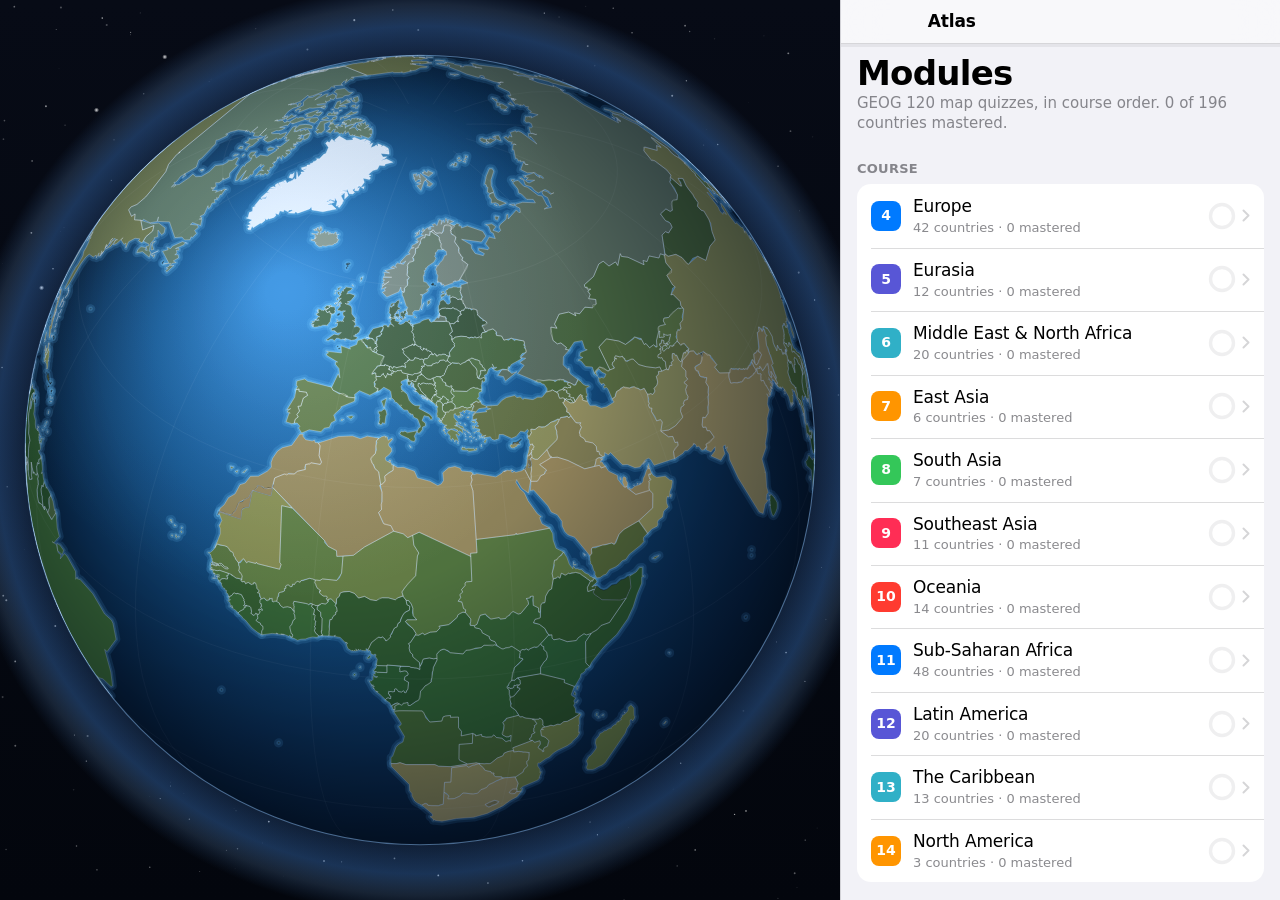
==== commit f4017675: "Cut every country fact down to one fact Co-Authored-By: Claude Opus 5.5 <noreply@anthropic.com>" ====
--- a/index.html
+++ b/index.html
@@ -231,7 +231,7 @@
     <main class="scroll"><div id="view"></div></main>
   </div>
 </div>
-<script>window.DATA={"c":{"IS":{"n":"Iceland","c":"Reykjavik","s":"EYESS-lund / RAYK-yuh-vik","h":"Alone in the North Atlantic, far northwest of everything. No land borders — if it touches nothing, it's Iceland.","f":"Iceland helped found NATO in 1949, yet it is the only member with no army of its own.","d":"-777,3311;47,8 -16,-5 -10,-9 21,-4 1,-6 -7,-7 21,1 4,-5 -8,-5 16,3 27,-6 -2,-6 -7,-2 8,-4 -6,-4 10,-4 -2,-4 -13,-2 0,-7 -9,-6 -17,0 -5,-12 -22,-9 -46,-7 -40,-16 -59,-7 -6,-9 -16,-1 2,-2 -22,-4 -77,8 -15,6 7,4 -3,2 -12,-3 -24,7 2,3 -3,0 -14,-4 -61,-2 -4,10 2,3 10,-4 22,4 19,13 11,2 -30,-3 8,4 -5,1 2,5 18,5 -28,-4 -8,4 4,5 -11,4 -44,1 -24,-4 -10,6 62,9 44,0 6,7 -13,-3 -23,4 33,12 -53,7 -50,-9 -29,6 12,5 19,-4 -8,4 -4,8 24,-5 17,4 -21,1 -7,3 16,2 -13,7 2,2 15,-2 -8,4 7,4 20,-5 2,-5 18,2 2,-8 9,2 0,8 -25,8 23,2 -10,4 -22,0 11,5 24,0 51,-21 -6,-3 10,-3 -3,-8 -14,-1 15,-7 -4,-5 10,-3 5,-8 10,15 7,4 6,1 11,-4 5,7 0,16 8,3 36,-17 5,16 27,5 28,-15 7,-7 2,4 -11,14 1,3 20,-1 17,-9 20,12 16,-4 18,4 3,4 -6,8 15,4 13,0"},"IE":{"n":"Ireland","c":"Dublin","s":"EYER-lund / DUB-lin","h":"The smaller western island. Separated from Britain by the Irish Sea; Northern Ireland (UK) is the top-right corner you do NOT colour in.","f":"Ireland, the Emerald Isle, stays neutral outside NATO yet hosts the European headquarters of many giant American tech companies.","d":"-361,2755;-8,-4 -9,-13 -18,-3 8,-5 -19,-7 14,-12 13,-4 14,0 8,5 -2,3 10,5 10,-9 8,-3 -1,-5 18,2 6,-2 1,-2 -7,0 -2,-4 10,-18 -1,-11 7,-22 -7,-9 -3,-10 -12,-10 7,-5 -28,-4 -4,4 -2,-4 -26,-3 -5,-5 -11,-3 -11,-6 -17,3 3,-4 -3,-4 -45,-11 -8,1 -19,-2 16,10 -30,-4 26,14 -24,-5 -13,1 -2,3 24,13 -25,1 2,3 11,4 18,-1 -6,7 13,7 43,7 -11,4 -9,-6 -19,1 -18,-4 20,10 6,6 -3,2 8,8 19,5 -30,2 -5,5 -13,0 4,3 -15,1 2,3 -3,3 20,3 -9,3 0,3 16,4 0,4 -17,-1 3,12 -4,-1 -2,5 -6,-1 2,5 25,2 12,0 9,-5 7,4 23,-2 -4,5 19,8 5,7 -16,-1 -15,3 19,10 -1,7 6,6 27,2 -1,3 5,1 5,-7 -5,-7 9,3 -2,10 11,3 -3,3 3,0 17,-6|-497,2696;-16,3 4,2"},"GB":{"n":"United Kingdom","c":"London","s":"yoo-NY-ted KING-dum / LUN-dun","h":"The big island plus Northern Ireland. Scotland is the head, Wales the western bump, Cornwall the southwest toe.","f":"The United Kingdom left the EU in 2020, a split nicknamed Brexit, short for British exit.","d":"-133,2581;-45,-10 -16,9 -18,-2 7,5 -14,4 -26,-6 -18,13 56,22 8,11 -6,19 -29,-6 21,17 42,10 16,-4 -3,7 5,1 16,-6 -16,11 10,33 -15,-3 -22,22 7,11 21,9 -26,-1 -20,-8 -43,3 -5,-8 -11,9 -2,6 25,26 -11,10 4,11 12,1 -13,6 2,5 -21,-14 0,9 11,9 -19,-11 -9,-32 -10,-1 13,22 -6,1 4,22 18,25 -24,-11 -24,9 21,7 -7,2 15,17 -13,10 12,5 -8,6 7,11 22,0 -13,9 4,9 17,1 -4,6 5,10 96,3 -8,-16 -39,-18 -2,-5 9,-2 -14,-12 42,7 72,-5 4,-7 -36,-42 -41,-14 22,2 10,-7 -34,-12 -21,4 82,-10 24,-16 21,-44 58,-29 -6,-5 16,-21 -39,6 18,-1 29,-18 4,-9 -16,-13 12,-5 14,8 25,0 33,-14 -8,-30 -16,-5 -3,-9 -21,-3 7,-8 -24,-6 50,-5 -1,-9 -22,-13 -38,-8 -81,7 4,-4 -9,-4 -26,-1 0,-6 -48,6 -20,-4 -14,-20 -26,8 -26,-5 -20,-13 -25,1 72,56 52,1|-311,2704;-22,-1 -20,17 -13,-13 -14,0 -27,16 19,7 -8,5 18,3 17,17 55,6 20,-20 -8,-9 15,1 5,-8 -10,2 4,-13|-310,2918;-18,-13 7,-4 -27,-13 -6,3 11,5 -10,4 -1,9 18,0 -1,7|-307,2875;0,-9 23,-3 -13,-11 -5,8 -14,0 -22,12 20,11|-65,3027;12,-5 -12,-28 0,14 -18,6 14,3 -10,8|-289,2817;-27,-2 9,10 -9,4 11,3|-210,2666;6,-3 -15,-6 -9,12|-306,2797;2,-14 -11,-3 0,9 -10,-4|-153,2951;15,-3 -29,1 1,8|-255,2772;-11,2 -2,9 9,2|-53,2535;-10,-6 -15,4|-299,2791;-5,4 18,11|-360,2884;5,-3 -4,-4 -17,3|-362,2856;-7,1 -2,12 8,0|-52,3026;-6,4 3,6"},"NO":{"n":"Norway","c":"Oslo","s":"NOR-way / OZ-loh","h":"The western, Atlantic-facing half of Scandinavia. Shredded fjord coastline, and it curls over the top of Sweden and Finland.","f":"Norway, meaning the north way, pumps North Sea oil and gas, making it a top energy supplier to Europe.","d":"1031,3452;-25,-1 -7,-33 -84,10 -19,-30 -57,-3 -65,-80 -47,-8 -3,-42 -42,-36 21,-24 -94,-25 -1,-94 36,-18 -29,-18 9,-45 -40,-25 -2,-34 -40,13 -12,29 -21,-38 -159,-49 -74,35 42,14 -24,5 26,23 -61,-20 6,24 85,44 -93,-44 3,22 24,2 -27,16 25,12 -26,-2 -6,20 130,9 -125,-2 12,15 -20,20 90,0 -80,14 148,29 -68,-1 42,19 52,-13 -23,16 26,23 104,-8 33,28 -68,-25 -22,14 93,59 63,12 -31,7 33,37 63,10 -46,-3 5,20 110,28 -49,4 58,3 -40,23 138,31 -52,6 87,47 71,16 -2,-19 34,26 -11,-30 32,9 -6,20 68,-4 -31,20 66,7 34,-20 65,51 55,-7 -27,-36 64,39 4,-26 20,6 31,29 40,-6 -25,-15 19,-1 -4,-21 32,31 104,-23 -107,-13 106,-29 -97,-27 9,33 -128,12 -82,-66 -126,6 -41,28|839,3995;230,-58 -111,-18 -123,-90 -135,46 146,20 -162,6 166,17 -27,7 16,8 -105,3 -77,-24 -89,36 52,0 -60,8 -26,32 151,5 -57,-14 70,-12 32,23 87,-41 -26,35|1045,4012;69,-10 36,22 210,-29 -215,-33 -229,31 27,9 -47,5 71,-1 14,17|1080,3930;165,-42 -105,-24 -94,9 37,23 -72,28|788,3428;-75,-18 85,55|875,3480;23,-20 -57,-6|760,3447;1,-16 -42,5"},"SE":{"n":"Sweden","c":"Stockholm","s":"SWEE-dun / STOK-hohm","h":"The eastern half of the same peninsula, facing the Baltic. Smooth coast — Norway got all the fjords.","f":"Sweden dropped two centuries of neutrality and joined NATO in 2024, turning the Baltic Sea into nearly a NATO lake.","d":"569,2952;13,-6 8,19 -6,15 40,25 5,18 -14,27 20,3 9,15 -36,18 7,28 -9,16 5,20 -11,15 40,35 58,1 9,8 -3,14 -22,6 42,36 8,25 -5,17 47,8 -3,9 49,29 -10,22 56,30 30,-7 13,12 -1,16 91,-8 13,6 -14,3 19,15 -11,9 39,-2 137,-51 -9,-25 14,-2 -5,-14 17,-16 -14,-28 23,-23 -88,3 -7,-13 -35,-10 2,-7 -9,3 8,-10 -22,-16 19,-17 -38,-30 -108,-34 -14,-9 7,-5 -29,-1 8,-14 -33,-7 13,-11 -13,-19 4,-9 -13,2 -3,-7 5,-44 36,-5 52,-39 -52,-23 30,2 -14,-15 -65,-22 -38,-1 35,-7 -13,-3 6,-11 -11,-20 -2,-38 -30,-45 -60,-1 -25,-15 6,-16 -8,-6 -65,1 5,16 -25,28 16,-2 -7,9 10,1 1,8 -23,14 -49,72 -10,1 -5,31|954,2892;-13,-7 4,-15 -38,-24 7,8 -9,10 2,14|826,2815;-5,13 35,38"},"FI":{"n":"Finland","c":"Helsinki","s":"FIN-lund / hel-SINK-ee","h":"East of Sweden. The only Nordic country whose whole eastern flank is Russia.","f":"Finland joined NATO in 2023, more than doubling the alliance's land border with Russia.","d":"1208,3290;-23,23 0,11 14,17 -17,16 5,14 -14,2 2,21 7,4 -39,20 -43,8 -69,26 22,0 0,9 27,3 41,-28 45,-4 34,8 47,-10 40,19 1,15 13,19 25,13 69,7 62,-19 10,-10 -25,-15 6,-8 -27,-6 18,-3 -15,-18 10,-15 33,-6 32,-20 -46,-38 51,-56 1,-5 -19,-3 5,-3 -11,-16 11,-5 -11,-9 25,-11 -6,-11 25,-14 2,-8 -26,-17 59,-27 18,-16 -30,-28 -157,-89 -63,-6 2,10 -10,-10 -21,3 4,-7 -14,-4 -140,-22 12,10 -17,10 -3,-7 -17,-3 6,18 -57,11 -4,18 12,32 -17,19 4,15 -12,17 19,21 9,0 -6,8 39,6 -4,6 15,10 53,20 48,38 36,3 3,31 -33,10 -3,9|1109,3019;12,-4 -3,-7|1061,3162;10,0 -8,-4 -9,6|1073,3026;-8,-2 -4,6"},"DK":{"n":"Denmark","c":"Copenhagen","s":"DEN-mark / koh-pun-HAY-gun","h":"The thumb of Jutland pointing up out of Germany, plus a scatter of islands to its east.","f":"Denmark's kingdom includes Greenland, the world's largest island, where America runs its northernmost military base.","d":"487,2741;-24,-1 -29,5 -5,12 5,1 -3,13 -24,9 3,19 -4,8 2,23 26,-5 10,12 9,3 7,-5 3,16 -13,0 -11,-15 -16,-3 -10,5 8,11 10,7 41,3 26,20 33,8 -8,-6 4,-9 -1,-10 -11,-12 -1,-19 10,-5 18,0 4,-4 -8,-10 -11,-2 -8,3 -10,-20 -14,-1 6,-4 -21,-13 4,-12 -11,-11 9,-1 5,-3|628,2789;-1,-6 -11,-4 -5,-6 8,-4 2,-5 -16,-5 -2,-18 -10,-2 -6,7 -4,13 -19,1 -6,6 2,7 -4,7 -7,6 17,2 8,9 7,1 4,-3 0,-9 6,-1 6,10 -4,3 18,8 18,-3|532,2781;9,-15 -2,-9 -8,-4 -32,5 -6,10 0,8|568,2745;19,-5 1,-6 -15,-3 -21,8 1,8|754,2751;-20,4 2,7 2,3 19,-8|537,2738;-6,5 16,15|503,2744;-13,1 -1,8|627,2748;-21,-2 8,7|530,2789;-4,0 1,11 6,-6|553,2863;-9,0 10,4 5,-1|524,2742;-7,1 -7,5|633,2780;-5,-2 -2,3 4,3"},"EE":{"n":"Estonia","c":"Tallinn","s":"eh-STOH-nee-uh / TAL-in","h":"Top of the three Baltics. Directly across the gulf from Helsinki — near enough to ferry.","f":"After a huge cyberattack in 2007, Estonia became home to NATO's cyber defense center.","d":"1368,2876;-20,4 -25,-3 -23,15 -36,10 -1,-2 -7,3 -40,-9 10,24 -9,1 -11,-6 -18,5 -12,15 8,6 -9,1 -3,6 4,4 -3,2 2,8 29,5 -1,4 16,5 53,2 4,2 -1,4 56,-4 18,-5 46,-2 6,3 7,-5 -13,-5 -7,-11 -16,-14 5,-17 -2,-11 9,-14 5,-3 -12,-4|1131,2931;17,-1 18,-7 -10,-1 -20,-10 -17,-1 -6,-3 -5,-10 -8,-1 -1,3 10,8 -15,5 -1,2 6,4 -6,6 20,0 3,4|1146,2941;-4,-2 -4,2 -5,-6 -6,-1 -3,2 -3,7 -18,4 20,2 9,5 4,-3 9,-1|1167,2928;-14,3 5,3 9,-2"},"LV":{"n":"Latvia","c":"Riga","s":"LAT-vee-uh / REE-guh","h":"The middle Baltic. Sandwiched: Estonia above, Lithuania below.","f":"Latvia was annexed by the Soviet Union in 1940, a takeover America never officially recognized.","d":"1330,2783;-16,5 -31,17 -30,5 -11,11 -18,-7 -18,-1 -46,5 -8,-2 -8,4 -40,0 -21,-4 -31,-12 0,28 2,9 14,10 5,15 13,13 42,7 4,-6 25,-14 7,-12 18,-5 15,1 22,13 -3,31 40,9 7,-3 1,2 36,-10 23,-15 25,3 26,-4 3,-5 15,-6 -10,-23 10,1 13,-16 5,-14 -3,-6 -12,-3 -13,-8 -3,-6 -26,2"},"LT":{"n":"Lithuania","c":"Vilnius","s":"lith-oo-AY-nee-uh / VIL-nee-us","h":"Bottom Baltic — the only one that reaches down to touch Poland.","f":"Lithuania meets Poland at the Suwalki Gap, a narrow NATO lifeline squeezed between Belarus and Russia's Kaliningrad.","d":"1138,2718;-4,10 7,16 -13,9 -24,0 -35,11 -7,-1 0,10 -9,18 -1,13 31,12 21,4 40,0 8,-4 8,2 46,-5 18,1 21,6 8,-10 30,-5 31,-17 16,-5 -7,-16 16,-3 -9,-7 -15,0 -6,-7 -16,-4 -7,-10 0,-8 -9,-11 10,-4 1,-4 -4,-2 -8,1 -3,7 -21,-8 -8,0 -6,-8 -22,-4 -6,3 -32,-2 -4,1 0,7 -6,6|1048,2764;-3,0 11,17"},"PL":{"n":"Poland","c":"Warsaw","s":"POH-lund / WOR-saw","h":"The square east of Germany, with a Baltic coastline across its top.","f":"Poland's name comes from its fields, and those open plains made it an invasion route between Germany and Russia.","d":"1180,2576;3,-11 22,-21 -6,-5 5,-12 -5,-6 -13,-2 -16,-10 -38,-32 5,-12 -2,-6 7,-5 -2,-3 -39,9 -6,7 -13,4 -28,0 -11,-5 -25,3 -10,-3 -5,-7 -15,1 1,9 -8,1 -9,10 -14,-10 -10,0 -1,5 -5,1 -2,5 -10,7 -2,6 -27,8 -7,-3 -13,7 -2,2 8,4 -2,3 -14,-2 -27,8 6,-9 -18,-7 -22,16 11,8 -7,4 -14,-2 -32,10 -5,7 -13,3 -1,-7 -9,-1 11,20 -6,10 -9,3 1,5 -7,11 8,12 -10,14 3,8 -25,18 15,17 -8,25 16,-4 -1,9 -17,3 -1,2 99,19 19,13 35,8 41,6 12,0 22,-8 2,-2 -18,5 7,-11 4,-4 16,-5 31,6 128,-5 37,2 28,-13 7,-27 14,-29 1,-16 -25,-9 -11,-12 24,-12"},"DE":{"n":"Germany","c":"Berlin","s":"JUR-muh-nee / bur-LIN","h":"The big block in the middle. It borders nine countries — more than anyone else here.","f":"Germany is home to more American troops than any other European country, many at the huge Ramstein Air Base.","d":"476,2376;-47,13 -9,-5 8,-3 -7,-1 -43,0 3,28 26,41 -34,9 -36,0 -20,15 7,17 -11,4 -8,11 13,11 -1,7 -8,3 3,4 -12,8 2,7 -9,7 13,5 4,14 -13,19 40,6 -1,8 13,6 3,9 -17,8 2,5 14,0 8,16 1,16 -7,5 7,14 40,2 8,-8 -3,-4 7,-1 5,8 8,-4 0,-6 6,24 29,-1 29,-15 -23,15 -17,3 -4,17 -13,2 0,5 16,7 -14,18 47,-2 20,-9 -8,-10 43,-8 15,3 -1,-10 -10,-5 6,-4 24,-3 36,11 23,15 23,-2 20,-14 14,1 7,-15 20,-7 8,-25 -15,-17 25,-18 -3,-8 10,-14 -8,-12 6,-16 11,-4 1,-17 -10,-14 -22,11 -3,-2 5,-5 -40,-10 -31,-15 -20,0 -13,-11 -9,4 21,-18 -7,-8 13,-14 56,-32 1,-12 -15,0 -5,-11 -31,-13 10,-10 -3,-9 8,-3 -2,-9 -17,9 -24,3 -1,-5 -57,-11 -8,6 -22,2 -4,-10 -9,-4 -10,11|686,2719;-1,-5 -11,3 -6,-5 -10,6 1,9 12,8 12,-7|711,2698;0,-4 -15,0 -5,12|415,2739;5,14 -1,-8 13,0|564,2721;-13,2 3,4"},"NL":{"n":"Netherlands","c":"Amsterdam","s":"NETH-er-lundz / AM-ster-dam","h":"North of Belgium, tucked into the corner where the German coast turns. Flat, and partly below sea level.","f":"The Netherlands means the low lands, and its port of Rotterdam is the biggest in Europe.","d":"300,2538;-48,35 -79,4 41,-3 -17,16 41,57 103,25 19,-8 -25,-37 16,-14 -54,-23"},"BE":{"n":"Belgium","c":"Brussels","s":"BEL-jum / BRUSS-ulz","h":"Small wedge stacked above France and below the Netherlands, on the North Sea.","f":"Belgium is Europe's headquarters country, home to the main offices of both NATO and the European Union.","d":"211,2569;8,-1 1,0 -1,3 6,3 7,-3 6,4 4,-5 5,0 5,3 3,-6 6,-3 13,0 17,-8 -3,-8 -6,-6 5,-4 13,0 12,-8 -3,-4 8,-3 1,-7 -9,-4 -3,-6 -7,2 -12,-12 -1,-6 8,-8 -3,-4 -16,-2 -11,8 -14,5 -7,0 -1,7 -3,2 4,9 -2,1 -6,-3 -2,-5 -6,-2 -20,1 3,6 -3,2 2,5 -7,4 -13,1 -5,-2 -4,9 -16,3 -2,6 -7,6 -13,-3 -12,8 0,4 -4,7 35,13 6,1 5,-7 7,2 16,-4"},"LU":{"n":"Luxembourg","c":"Luxembourg City","s":"LUK-sum-burg / LUK-sum-burg","h":"A postage stamp sitting exactly on the Belgium–France–Germany triple point.","f":"Luxembourg sounds like luxury, and banking makes it one of the richest countries per person on Earth.","d":"306,2506;0,-4 4,-6 6,-4 8,-2 0,-5 -5,-5 -2,-7 -8,2 -8,-3 -10,3 -1,2 4,5 -8,8 1,6 6,8 6,4 5,0"},"FR":{"n":"France","c":"Paris","s":"FRANSS / PAIR-iss","h":"The hexagon. Atlantic on the west, Mediterranean on the south, Alps on the east.","f":"France is America's oldest ally: its ships and troops helped win the Revolutionary War.","d":"381,2380;-33,-7 -49,-62 40,9 19,-50 -26,-17 13,-36 37,-9 -7,-20 -69,-34 -110,24 -43,-32 8,-24 -59,-4 -176,36 -16,16 36,107 27,-27 -30,66 -46,25 -7,17 23,3 -129,30 -18,11 22,13 -26,8 169,10 -24,51 114,-12 -12,13 71,28 4,31 42,11 81,-56 34,9 34,-32 132,-27|-2731,116;31,63 -24,67 28,42 51,-17 45,-53 9,14 8,-29 -52,-85|474,2140;-15,-71 -31,49"},"CH":{"n":"Switzerland","c":"Bern","s":"SWIT-ser-lund / BURN","h":"Alpine block under Germany, ringed by France, Italy, Austria and Liechtenstein.","f":"Switzerland has stayed neutral for over two centuries, so Geneva became a home for peace talks and the Red Cross.","d":"476,2376;5,-3 -7,-14 0,-6 18,-3 2,-3 13,-4 10,6 6,-4 -3,-12 2,-6 -8,1 -4,3 -6,-1 -2,-6 4,-12 -4,0 -5,6 -21,-3 -5,9 -6,1 -2,-1 0,-10 -13,-13 2,-7 -4,-3 -9,9 2,4 -9,2 -9,6 -2,10 -16,-8 1,-6 -6,-7 -11,-5 -12,3 -21,-5 -3,1 -14,13 2,6 -3,7 -17,1 -9,-5 2,-4 -4,-3 -11,-2 0,3 6,3 1,5 -3,2 5,10 12,7 3,9 10,4 15,12 2,4 -5,3 3,3 9,1 3,-2 7,0 14,8 40,0 7,1 -8,3 9,5 15,-6 15,1"},"AT":{"n":"Austria","c":"Vienna","s":"AWS-tree-uh / vee-EN-uh","h":"A long east–west sliver east of Switzerland. Vienna sits way out at the far eastern tip.","f":"Austria, whose name means eastern realm, houses OPEC's headquarters though it pumps little oil itself.","d":"476,2364;5,9 -5,3 12,3 22,-11 -1,-4 9,4 4,10 22,-2 8,-6 34,9 23,2 1,5 14,-4 10,1 7,-6 10,-3 2,9 -8,3 3,9 -10,9 3,4 28,10 5,11 12,-2 5,11 11,-8 32,0 5,7 7,2 4,11 41,-7 12,-5 15,-1 9,3 17,-5 4,-5 -5,-11 14,-19 -6,-8 2,-7 -14,-1 -9,4 -9,-4 11,-4 2,-3 -3,-5 -9,-2 -1,-9 4,-5 -2,-6 -21,-8 -4,-8 -10,2 -16,-5 -27,-1 -18,-10 -103,14 -16,13 0,7 -19,-5 -27,0 -12,-10 -26,4 -7,6 -10,-6 -13,4 -2,3 -13,3"},"LI":{"n":"Liechtenstein","c":"Vaduz","s":"LIKT-un-styne / fah-DOOTS","h":"A speck on the Rhine, wedged between Switzerland and Austria.","f":"Liechtenstein scrapped its army in 1868 and has gone without a military ever since.","d":"479,2353;-5,0 0,6 2,5 5,-9"},"MC":{"n":"Monaco","c":"Monaco","s":"MON-uh-koh / MON-uh-koh","h":"A dot on France's Mediterranean coast, almost at the Italian border.","f":"Monaco leaves its defense to France under a treaty first signed in 1918.","d":"372,2187;-3,0 1,1"},"CZ":{"n":"Czechia","c":"Prague","s":"CHEK-ee-uh / PRAHG","h":"A diamond southeast of Germany. Landlocked, ringed by mountains.","f":"Czechia and Slovakia split peacefully in 1993, a breakup nicknamed the Velvet Divorce.","d":"942,2476;-12,-1 -22,-12 -4,-10 -16,-9 -31,-2 -9,-12 -4,5 -17,5 -9,-3 -15,1 -12,5 -41,7 -4,-11 -7,-2 -5,-7 -25,-1 -7,1 -25,18 -5,0 -26,19 -12,4 -15,16 7,8 -16,10 -5,10 9,-6 13,11 20,0 4,5 21,5 6,5 40,10 -4,6 13,-1 4,-7 5,-2 13,3 1,7 13,-3 5,-7 32,-10 18,0 3,-2 -2,-3 -9,-5 22,-16 18,7 -6,9 27,-8 14,2 2,-3 -8,-4 2,-2 13,-7 7,3 14,-6 11,-1"},"SK":{"n":"Slovakia","c":"Bratislava","s":"sloh-VAH-kee-uh / brat-ih-SLAH-vuh","h":"A long thin strip running east off Czechia — they split in 1993.","f":"Slovakia, often mixed up with Slovenia, builds more cars per person than any other country.","d":"1127,2454;-12,-20 -8,-6 -2,-8 -19,-3 -13,11 -49,-2 -7,-11 -22,-8 -14,4 -8,-5 -33,-6 -4,-11 -48,0 -6,2 -16,9 -12,2 -11,17 6,15 8,8 17,-1 14,3 16,9 4,10 22,12 17,0 1,-5 10,0 14,10 9,-10 8,-1 -1,-9 2,0 13,-1 5,7 10,3 13,1 16,-4 7,5 14,0 27,-4 6,-7"},"HU":{"n":"Hungary","c":"Budapest","s":"HUNG-guh-ree / BOO-duh-pest","h":"The oval below Slovakia. Landlocked, with the Danube cutting through Budapest.","f":"Hungary rose up against Soviet control in 1956, but Soviet tanks crushed the revolt within weeks.","d":"1107,2420;6,0 5,-7 11,-6 9,-2 6,-8 -13,-9 -17,-2 -14,-11 0,-5 -17,-18 -8,-17 -10,-6 -2,-8 -11,-9 -14,0 -5,-5 -21,-2 -31,3 -21,-9 -6,2 -8,-4 -13,-2 -11,-7 -32,2 -24,10 -22,17 -18,8 -12,18 -9,0 18,7 2,6 -4,5 1,9 9,2 3,5 -2,3 -11,4 9,4 9,-4 14,1 -2,7 6,8 9,0 22,-11 48,0 4,11 33,6 8,5 14,-4 22,8 7,11 49,2 13,-11"},"SI":{"n":"Slovenia","c":"Ljubljana","s":"sloh-VEE-nee-uh / lyoo-blee-AH-nuh","h":"Small, just under Austria. It only gets about 45 km of Adriatic coast.","f":"Slovenia, with love hidden in its name, was the first former Yugoslav republic to join the EU and NATO.","d":"826,2325;-10,2 -4,-3 1,-5 -2,0 -8,0 -6,-5 -15,-4 -2,-3 3,-5 0,-9 -19,-6 4,-5 -4,-3 3,-6 -5,-1 -14,3 -8,-1 -12,9 -10,-9 -14,0 -4,1 -6,-4 -13,3 -2,2 7,3 8,2 -8,7 -7,3 1,8 -6,0 0,3 7,5 1,2 -11,2 -2,2 1,3 4,2 10,5 1,3 42,-6 11,5 7,5 16,2 11,-1 16,5 10,-2 1,6 6,3 9,0 5,-11"},"HR":{"n":"Croatia","c":"Zagreb","s":"kroh-AY-shuh / ZAH-greb","h":"The boomerang. A long thin Adriatic coast that wraps all the way around Bosnia.","f":"Croatia curls like a croissant around Bosnia and Herzegovina, leaving its neighbor only a tiny strip of seacoast.","d":"679,2276;15,-5 6,4 18,-1 10,9 12,-9 27,-1 -3,6 4,3 -4,5 17,5 2,3 -3,14 23,10 8,0 1,5 4,3 21,-6 29,-21 24,-10 28,-2 15,7 12,2 -3,-5 5,-9 -1,-3 7,-4 -3,-6 20,-11 -13,1 -4,-3 1,-11 -7,-3 -8,3 -6,8 -33,3 -9,-3 -8,4 -8,-2 -19,3 -10,5 -6,-4 -14,1 -11,-11 -17,11 -9,-2 -2,-21 18,-12 10,-20 39,-30 10,-4 1,-7 17,-15 -3,-3 -34,23 -25,7 -21,-1 -2,7 -38,26 -3,4 18,1 -25,16 -4,5 -2,19 -16,11 -11,2 -4,-9 -17,-17 -14,14|922,2128;4,-6 -35,18 -39,11 9,0 25,-8 -3,2 7,0|724,2233;-3,0 -5,12 0,13 7,-9|740,2249;-6,-1 -12,7 7,6|839,2164;-18,2 2,3 7,0|860,2156;-26,0 -15,5|759,2217;-13,7 -9,11|833,2150;26,-4 -17,-1|760,2196;-3,-1 -14,13|742,2238;-9,2 1,2|880,2138;7,-3 -20,4|769,2199;3,-4 -3,1 -6,5"},"BA":{"n":"Bosnia & Herzegovina","c":"Sarajevo","s":"BOZ-nee-uh, hert-suh-goh-VEE-nuh / sar-uh-YAY-voh","h":"The triangle sitting inside Croatia's boomerang. Nearly landlocked — it has 20 km of coast.","f":"Bosnia and Herzegovina's war in the 1990s ended with a peace deal hammered out in Dayton, Ohio, in 1995.","d":"960,2177;-12,-1 3,-11 -8,2 -9,-5 -3,-11 -8,-1 0,-11 4,-7 -4,-4 -17,7 -16,10 -7,0 -4,2 4,2 -2,3 -16,13 -1,7 -10,4 -39,30 -4,5 -6,15 -18,12 2,21 9,2 17,-11 11,11 14,-1 6,4 10,-5 19,-3 8,2 8,-4 9,3 33,-3 4,-3 5,-7 20,2 5,-2 -2,-9 -7,-9 -2,-8 2,-3 19,-11 2,-3 -17,-3 12,-13 1,-3 -2,-4"},"RS":{"n":"Serbia","c":"Belgrade","s":"SUR-bee-uh / BEL-grayd","h":"The landlocked core of the Balkans. Belgrade sits where the Sava meets the Danube.","f":"Serbia stays militarily neutral, balancing close ties with Russia and China against its bid to join the EU.","d":"1135,2212;-4,-2 -1,-6 -9,-4 -3,-11 10,-16 21,-14 -2,-4 -12,-11 -12,-2 -1,-11 5,-7 -6,-8 -9,2 -34,-6 -2,4 4,3 8,14 -19,5 1,4 -8,4 -9,9 -11,4 -2,4 -9,-3 2,-5 -2,-3 -7,-4 -1,-5 -6,-2 -3,6 -33,12 -20,13 -2,4 4,3 10,-1 2,4 -13,16 15,1 2,3 -23,16 2,8 7,9 2,9 -17,1 4,1 -1,11 4,3 12,-1 1,2 -20,9 3,6 -7,4 1,3 -5,9 3,5 8,3 11,0 13,8 33,-2 25,-19 4,0 0,-13 12,-8 24,-9 -7,-7 9,-5 -9,-2 0,-2 14,-6 13,-2 10,-6 20,8 7,-2 5,-4 -9,-2 -3,-5"},"ME":{"n":"Montenegro","c":"Podgorica","s":"mon-tuh-NEE-groh / POD-gor-eet-suh","h":"A small piece of Adriatic coast directly below Bosnia. The name means 'black mountain'.","f":"Montenegro, meaning black mountain, has used the euro since 2002, adopting it on its own without an EU agreement.","d":"960,2177;1,-5 10,-5 10,-8 8,-4 8,-1 17,-7 3,-2 0,-2 0,-2 -6,-1 -1,-2 -7,0 -2,-1 4,-5 -2,-5 -14,-3 -2,2 -1,6 -3,-1 -13,-14 -6,-8 4,-6 -1,-10 -8,4 -3,6 -11,9 -13,7 -1,1 1,2 -6,0 -4,4 0,2 5,4 -4,7 -1,9 1,2 8,1 0,7 3,4 9,5 4,0 2,-3 2,1 1,3 -5,7 1,1 1,1 5,-1"},"XK":{"n":"Kosovo","c":"Pristina","s":"KOSS-uh-voh / PRISH-tih-nuh","h":"A landlocked patch boxed in by Serbia, North Macedonia and Albania.","f":"Kosovo declared independence from Serbia in 2008, recognized by America but not by Serbia, Russia or China.","d":"1017,2141;6,2 1,1 -1,2 1,2 7,4 2,3 -3,4 1,1 9,3 2,-4 11,-4 8,-7 1,-2 8,-4 -1,-4 17,-4 2,-1 -8,-14 -4,-3 2,-4 -9,-1 -2,-2 -3,-4 -7,4 -4,0 -14,-5 -2,-3 0,-6 -2,-2 -7,1 1,7 -5,10 -7,4 -5,2 -7,9 -2,1 2,5 -4,5 2,1 7,0"},"MK":{"n":"North Macedonia","c":"Skopje","s":"north mass-uh-DOH-nee-uh / SKOP-yeh","h":"Landlocked, sitting directly on top of Greece. It added 'North' in 2019 to settle a dispute with Greece.","f":"North Macedonia added North to its name in 2019 to settle a dispute with Greece, then joined NATO in 2020.","d":"1078,2112;9,1 8,3 8,-1 11,3 15,-13 11,-4 7,-12 3,-2 -2,-7 -1,-12 -8,-1 -1,-1 -2,-7 -6,-2 -5,-1 -16,2 -9,-1 -4,-2 -7,-7 -10,-5 -9,2 -4,-2 -18,0 -1,2 -3,1 -7,-1 -13,19 1,6 -2,6 3,3 -1,6 3,8 8,1 3,10 14,5 4,0 7,-4 3,4"},"AL":{"n":"Albania","c":"Tirana","s":"al-BAY-nee-uh / tih-RAH-nuh","h":"The coastal strip facing Italy's heel across the Strait of Otranto.","f":"Albania's communist government, fearing invasion, built over a hundred thousand concrete bunkers during the Cold War.","d":"967,2093;1,10 -4,6 16,19 5,4 2,-2 0,-4 2,-2 14,3 9,-10 8,-3 6,-5 3,-13 -4,-11 1,-6 -3,-3 2,-6 -1,-6 4,-8 5,-3 2,-7 12,-1 1,-2 0,-4 3,-8 -3,-6 -8,-3 -7,-16 -13,-3 -5,-4 4,-9 -4,0 -1,-5 -4,-2 -10,2 0,5 -7,12 -19,8 -8,10 6,-1 1,1 -6,13 6,14 1,15 -2,9 3,7 4,4 0,7"},"GR":{"n":"Greece","c":"Athens","s":"GREESS / ATH-unz","h":"Mainland plus thousands of islands. The Peloponnese hangs off the bottom like a hand.","f":"Greece's shipowners run one of the biggest merchant fleets on Earth, hauling much of the world's oil.","d":"1316,2086;13,-6 2,-10 -14,-8 1,-12 -13,-13 -50,13 -15,-7 -16,4 -20,-11 -16,1 -1,-3 7,-7 -1,-6 18,-5 6,-9 -21,11 -10,-2 12,-10 2,-5 -3,-3 -14,13 -12,2 -2,-2 4,-7 11,-6 -14,1 -4,12 -21,9 -2,5 3,5 -15,-5 -1,-23 19,-24 13,-10 4,-9 -8,-4 0,8 -12,2 -4,-2 2,-4 4,-7 5,0 -13,-7 -11,-2 34,-10 5,-7 11,-2 5,-6 14,-4 5,-28 -4,-2 -24,18 -23,-8 5,-4 3,-9 10,-2 4,-7 -16,-5 -11,9 -8,3 -3,-2 17,-34 -1,-11 6,-10 -9,4 -13,14 -5,-1 -7,-11 1,-6 -4,2 -2,11 -15,16 -6,-2 -3,-12 -8,6 -8,11 5,15 -28,26 9,6 5,9 13,-1 8,7 7,0 48,-18 -1,5 14,4 -38,15 -5,-4 -18,3 -24,-5 -7,8 -2,-5 -6,-2 -21,27 7,3 11,-2 0,6 -17,-1 -24,16 -5,11 -10,8 12,-1 3,6 4,0 -4,9 18,7 7,16 8,3 3,6 -3,12 22,2 9,-2 21,14 25,-1 11,3 3,8 43,2 19,4 2,3 23,2 13,-10 11,0 13,-6 33,4 11,3 0,7 -4,8|1193,1777;15,3 2,-3 -5,-2 8,-2 3,-5 20,3 38,-6 13,2 3,-11 26,10 -4,-14 -4,-1 -68,-4 -5,7 -12,4 -43,5 -1,14 5,-1 3,7|1171,1948;5,-7 30,-9 8,-21 14,-4 1,-6 -4,-2 -7,2 -7,5 -9,14 -19,2 -2,6 -18,12 -12,4 -7,-2|1321,1966;-1,-2 10,-12 -6,2 3,-4 -4,-1 -18,5 9,6 -10,-5 -12,5 4,4|1392,1796;-6,2 2,5 -2,6 10,8 16,5 -9,-15 1,-4|1305,1911;-5,-3 -5,4 5,6 -8,11 9,1 7,-3|1031,1919;0,-6 8,-6 -1,-3 -12,1 -3,7 -5,-3 3,8 5,0|1004,1972;1,-3 -11,4 -12,15 10,3 4,-2 -4,-6|1272,1999;-4,-9 -5,1 -1,4 -3,-4 -6,2 0,7 11,-2|1341,1891;11,-2 1,-3 -11,-4 -13,4|1239,2031;-7,-2 -6,5 5,6 5,-1|1044,1890;6,-5 -4,2 -5,-4 -10,10 4,3|1277,1848;-4,-2 -5,8 8,6 3,-2|1250,1888;-2,-3 -13,13 5,1 8,-4|1359,1773;-2,-3 -2,3 -1,7 7,11 -3,-10|1034,1930;-6,-1 2,9 5,4|1153,1809;-1,-2 -6,4 2,8|1347,1836;14,9 7,-2|1302,1876;-2,2 4,4 14,2|1264,1853;-4,-3 -5,2 7,5|1263,1880;-5,-3 -8,7|1234,1940;-7,-1 1,3 -5,2 1,5|1284,2021;-5,-1 -7,4 6,2|1227,1838;0,-4 -11,-1 2,4|1293,1840;-6,0 13,7 3,-2|1218,1879;-4,-3 0,4 5,4|1270,1871;-5,0 1,3|1323,1829;-6,-3 -3,1 0,3|1351,1848;-5,-1 -1,7|1222,1867;-3,-1 0,5 3,3|1038,1916;-3,0 -4,8|1189,1956;-6,-1 -3,5|1226,1856;-5,1 1,2|1274,1820;-5,-2 1,6|1393,1828;-4,2 4,2"},"BG":{"n":"Bulgaria","c":"Sofia","s":"bul-GAIR-ee-uh / SOH-fee-uh","h":"Directly below Romania, also on the Black Sea. Greece and Türkiye on its south.","f":"Bulgaria adopted the euro in 2026, becoming the twenty-first EU country to use the shared currency.","d":"1401,2098;-24,-2 -15,9 -31,-7 -15,-12 -11,0 -2,-2 4,-8 0,-7 -11,-3 -33,-4 -13,6 -11,0 -15,10 -21,-2 -2,-3 -19,-4 -36,-2 4,20 -8,13 -13,5 -12,11 9,6 -4,9 1,11 12,2 14,15 -24,17 -7,13 2,10 10,5 5,8 16,-8 -8,-7 3,-5 15,2 114,-10 16,4 20,12 31,7 12,1 17,-7 23,-2 8,-8 27,-4 -1,-12 -5,-6 -16,1 -11,-11 -2,-22 -20,-14 11,-5"},"RO":{"n":"Romania","c":"Bucharest","s":"roh-MAY-nee-uh / BOO-kuh-rest","h":"The big one on the Black Sea. The Carpathians curl around inside it like a question mark.","f":"Named for the ancient Romans, Romania now hosts an American missile defense base on NATO's Black Sea flank.","d":"1411,2273;5,-6 22,-5 1,4 31,5 15,-8 -7,-21 -26,-4 3,11 -6,1 -4,-4 1,-5 -6,-13 4,1 -12,-14 1,-16 -4,-12 -18,2 -9,2 -8,8 -23,2 -17,7 -43,-8 -20,-12 -16,-4 -114,10 -15,-2 -3,5 8,7 -16,8 -10,10 3,5 8,3 -11,5 -20,-8 -10,6 -27,8 9,4 -9,5 7,7 -24,9 -12,8 0,13 -4,0 -23,18 19,2 7,5 18,2 7,7 3,9 9,5 8,17 17,18 0,5 14,11 17,2 26,16 13,-4 39,-5 20,2 16,-11 28,10 35,4 7,10 21,3 13,-5 32,-41 23,-18 8,-17 0,-9 -7,-24 3,-17 -4,-2"},"IT":{"n":"Italy","c":"Rome","s":"IT-uh-lee / ROHM","h":"The boot. Sicily is the football at the toe; Sardinia sits out west on its own.","f":"Italy's boot juts into the middle of the Mediterranean, so America's Sixth Fleet makes its home near Naples.","d":"351,2296;38,0 32,26 2,-10 18,-8 7,-13 17,34 11,-10 21,3 7,-7 0,19 18,-3 1,16 27,-4 12,10 46,5 11,-19 66,-9 -16,-13 13,-4 -8,-10 20,-18 -8,-2 -5,10 -21,0 -46,-17 -3,-10 15,-14 -14,-12 8,-25 58,-32 22,-45 27,-22 31,-15 50,-2 -13,-19 103,-43 25,-22 -3,-16 -16,2 -11,17 -47,9 -20,-36 30,-18 3,-19 -28,-10 -4,-20 -24,-23 -17,0 -4,12 14,25 14,4 0,9 -25,52 -38,13 -9,21 -21,-3 6,6 -21,5 -15,21 -35,1 -70,51 -25,6 1,7 -32,21 -14,45 -10,8 -64,20 -38,-27 -25,-6 7,20 -16,-1 -21,10 5,24 -18,12 25,16 -17,18|779,1911;-24,-38 10,-20 -9,-19 -31,6 -18,15 -75,25 -10,11 15,18 8,-7 23,7 21,-10|482,2044;8,-19 -8,-12 -4,-55 -25,4 -5,-14 -16,-2 -11,14 6,32 -7,4 4,19 -15,18 1,11 25,1 26,18 20,-12|520,2143;1,-7 -15,3|424,1953;-3,-5 -3,7"},"SM":{"n":"San Marino","c":"San Marino","s":"san muh-REE-noh / san muh-REE-noh","h":"A speck entirely inside northern Italy, just inland from Rimini on the Adriatic.","f":"San Marino, the world's oldest surviving republic, made Abraham Lincoln an honorary citizen in 1861.","d":"624,2195;-3,0 -1,2 2,2 3,0"},"VA":{"n":"Vatican City","c":"Vatican City","s":"VAT-ih-kun SIT-ee / VAT-ih-kun SIT-ee","h":"A speck entirely inside Rome. The smallest country on Earth.","f":"Vatican City is the world's smallest country, yet its pope leads over a billion Catholics worldwide.","d":"623,2098;3,-3 -3,-3 -3,3"},"MT":{"n":"Malta","c":"Valletta","s":"MAWL-tuh / vuh-LET-uh","h":"Two small dots in the sea south of Sicily.","f":"Malta hosted the 1989 summit where American and Soviet leaders signaled the end of the Cold War.","d":"728,1793;-1,-2 -5,0 -4,3 0,5 4,-1|716,1801;-3,0 -4,2 4,1"},"ES":{"n":"Spain","c":"Madrid","s":"SPAYN / muh-DRID","h":"Almost all of the Iberian block — everything except the western strip.","f":"Spain shares its Rota naval base with American warships near the Strait of Gibraltar, gateway to the Mediterranean.","d":"-90,2170;19,-18 69,-18 37,8 32,-7 5,-13 89,0 1,-25 -126,-56 9,-5 -61,-60 26,-38 -36,-22 -10,-34 -46,-13 -24,-30 -112,-3 -63,-35 -38,31 8,14 -32,18 -27,-5 -2,27 24,23 -19,14 17,30 -27,30 28,7 3,60 35,27 -20,20 -77,-6 -5,16 -30,-11 7,25 -16,9 -7,29 74,29 32,-10|157,1989;16,-4 -19,-20 -35,14|-817,1419;-16,-19 -12,17|-710,1408;-15,-3 32,32|-770,1407;-2,-16 -18,3|72,1946;-11,-1 6,9 14,0"},"PT":{"n":"Portugal","c":"Lisbon","s":"POR-chuh-gul / LIZ-bun","h":"That western strip. All Atlantic coast, no Mediterranean at all.","f":"Portugal and England share the world's oldest alliance still in force, dating back to 1373.","d":"-439,2097;26,10 5,-16 77,6 20,-20 -35,-27 -3,-60 -28,-7 27,-30 -17,-30 19,-14 -24,-23 2,-27 -22,-9 -58,2 6,70 11,-1 -28,1 -2,11 23,21 -34,-17 40,101"},"AD":{"n":"Andorra","c":"Andorra la Vella","s":"an-DOR-uh / an-DOR-uh lah VEL-yuh","h":"A speck high in the Pyrenees, on the Spain–France border.","f":"Andorra has two heads of state at once: the president of France and a Catholic bishop from Spain.","d":"85,2125;-8,-3 -5,0 -1,1 0,7 4,2 10,-2 2,-1"},"CY":{"n":"Cyprus","c":"Nicosia","s":"SY-prus / nik-uh-SEE-uh","h":"An island far east in the Mediterranean, south of Türkiye. Far from everything else on this map.","f":"Cyprus has been divided since 1974, with UN peacekeepers patrolling the line between its Greek and Turkish communities.","d":"1636,1759;0,-2 3,-1 7,-2 14,5 9,-1 4,-3 1,-5 2,2 8,-1 9,4 5,-2 2,0 3,-4 -18,0 -9,-9 -5,-2 -15,-3 -5,-3 -1,-4 -3,1 -1,3 -3,1 -8,-1 -13,4 -6,12 -1,6 5,-1 8,5"},"RU":{"n":"Russia","c":"Moscow","s":"RUH-shuh / MOS-kow","h":"Spans eleven time zones from the Baltic to the Pacific, the vast northern band stretching across the whole top of Asia and eastern Europe.","f":"Russia, the world's largest country, sold Alaska to America in 1867 and still sits just across the Bering Strait.","d":"6534,2115;-13,21 42,33 -14,73 44,24 63,-9 82,129 -5,27 -185,-28 -20,58 -150,47 -76,147 -122,40 -175,-38 28,-11 1,-29 -71,-96 -69,-27 -179,38 -179,-57 -105,9 -95,50 -171,-6 -51,19 -8,39 -161,38 -53,-53 17,-44 -41,-22 -137,14 -18,27 -95,15 -247,-89 -37,35 -72,-8 -94,69 -95,-13 -36,28 -38,-26 -106,124 -69,38 18,21 -172,-50 13,31 -128,8 -18,54 -88,4 -195,-52 -192,-16 -13,-20 28,-5 -17,-12 44,-14 -52,-1 -2,-32 -49,-20 77,-31 -31,-31 -71,-10 -84,30 -108,-26 -52,22 -4,-24 -61,47 -127,13 -109,-56 7,-35 -67,22 -38,-97 32,-34 43,-2 40,-46 -21,-9 35,-15 -89,-31 -37,-56 37,-50 9,16 -9,-42 56,-60 -49,-31 -97,65 -284,45 -166,85 92,48 -37,28 76,20 -54,14 79,28 15,85 -133,42 -91,-3 -14,34 -55,11 9,26 -33,28 -99,-12 -25,46 72,20 -95,68 5,40 -138,28 -39,69 21,18 -17,45 31,50 106,9 -83,36 -36,-7 187,117 -77,43 26,17 -46,44 24,41 -51,56 46,38 -75,41 15,18 -18,3 87,36 91,17 51,-12 -31,-12 54,-3 -16,-18 136,7 255,-74 11,-45 -126,-38 -338,55 140,-60 -15,-28 32,-48 120,-31 31,14 -74,35 15,19 144,-30 34,10 -31,41 120,46 94,-26 16,47 -32,16 21,50 -43,21 128,-10 40,-32 -90,-21 80,-31 58,9 11,30 44,16 182,23 70,32 35,0 -62,-37 290,37 2,-28 31,-4 61,31 -39,31 38,12 164,-15 215,-60 32,31 -112,30 19,59 -32,17 81,30 57,64 105,-2 66,-11 -48,-62 42,-25 -6,-100 51,-24 -112,-76 9,-14 -126,5 152,-26 136,75 -19,33 36,22 67,6 39,-25 -3,-35 87,-10 -67,9 21,25 -17,32 -194,15 -10,30 38,39 -63,43 96,35 -11,34 41,-12 -16,-57 23,-9 164,-16 -149,49 107,-1 -37,13 52,12 231,-34 -39,-23 -8,-33 43,15 -17,-34 20,-6 33,22 -29,28 19,29 -136,40 -12,54 316,16 -55,-22 44,-17 -37,18 82,18 -79,25 62,2 -72,14 62,7 21,12 -23,7 354,38 -41,9 270,7 55,-11 -11,-11 14,17 -48,18 137,-3 -34,6 4,22 159,37 94,-18 -93,-14 162,-9 -51,-20 235,10 138,-43 -71,-1 63,-19 -40,-22 -389,-112 282,45 -54,3 28,14 139,-5 22,-29 -16,-29 25,-6 -22,8 33,27 -18,8 27,4 220,0 24,-5 -26,-12 66,-13 140,-5 54,16 -10,22 56,6 228,-32 -25,-11 33,-10 -42,-8 43,-5 0,-17 -78,16 165,-84 82,59 51,-24 121,9 92,-24 15,23 87,-5 -31,23 41,12 -52,6 97,13 -14,16 273,-23 -98,-12 127,5 -36,-18 -18,14 -29,-26 104,31 112,-8 26,-13 -53,-10 178,-43 309,5 61,-22 -4,-36 53,-9 22,-35 -24,-18 35,18 -1,24 83,17 233,0 88,-47 46,2 23,16 -42,24 16,24 272,-10 197,-44 -17993,-2 233,-65 25,-17 -4,-36 43,-20 14,11 -38,33 43,2 195,-50 -44,-26 -38,10 16,-15 -84,8 28,-32 -42,-10 34,-20 -39,-8 -114,27 -33,33 -116,1 -26,27 21,18 -58,-11 16,-33 -32,-23 17991,-1 -65,-22 -82,24 -27,-2 36,-13 -126,-5 76,11 108,-27 12,-39 56,-40 -23,-23 -105,23 -208,-66 -125,-75 -95,32 -109,-37 4,31 -70,-32 -73,2 -77,-90 63,-14 -23,-28 29,-50 -25,-9 10,23 -18,-1 -30,-21 -18,-29 19,-37 -101,-29 -3,-53 -77,-4 -19,-62 -68,-42 -59,212 23,78 41,27 2,25 70,10 189,123 82,23 25,69 60,10 -103,3 -13,-50 -145,-46 10,19 -30,-3 26,47 -161,-11 -139,-92 -8,-16 51,-17 -192,-15 42,20 -126,25 -46,-26 -320,-5 -355,-216 79,-11 0,-42 43,25 -16,-9 25,-8 -29,-20 63,21 -3,-21 10,38 52,-1 84,-49 -27,-11 32,-45 -48,-69 -20,-119 -249,-245 -99,-41 -61,30|-9000,3577;123,-14 -94,-17 17911,-5 54,35|3388,3812;-320,-46 -141,-41 -95,-60 -117,3 -27,20 119,37 -28,6 46,17 -29,10 264,56 323,37 63,-13|7138,2720;28,-72 -7,-51 77,-165 -33,30 -48,-2 -27,-73 51,-69 -7,-17 -8,27 -35,7 -25,-39 6,265 -27,53 8,53 35,5 -9,42|2766,3665;55,-5 -51,-33 -5,-30 116,-61 -195,5 22,15 -37,21 -99,12 59,26 15,18 -18,5 34,21|7003,3791;38,-9 33,25 194,-30 -67,-25 -86,33 41,-37 -201,-15 -108,33 34,33|4884,4008;17,-7 -18,-13 120,1 -51,-24 43,-15 -23,-8 -319,33 96,30|4826,4054;67,-16 -37,-7 3,-19 -176,-12 -107,18 77,31|5144,3963;-23,-21 69,15 76,-32 -302,-23 116,65|1680,2305;54,-6 39,-33 56,4 -141,-50 -10,35 -53,15|7340,3769;201,-11 -126,-18 -108,20|1048,2764;-18,-15 14,-4 18,18 66,-10 10,-35 -158,5|2514,4046;71,-12 -136,-26 -117,7|7109,3695;64,-33 -189,9|2513,3459;-67,-22 -32,15 34,23|2736,4056;149,-16 -152,-3 -31,7|3108,4042;-55,-21 -89,8|3169,4035;-43,6 89,18 57,-12|3023,3497;-41,-11 -58,27|4634,3984;-80,15 136,-4|2891,4077;37,-6 -55,-14 -100,9|2372,4043;62,-11 -189,-1|3534,3655;-38,-1 22,20 64,-13|8460,3479;-71,13 80,2|2898,4006;-44,19 109,-8|7430,2266;-85,-46 51,49|3882,3615;-39,1 44,16 31,-8|6897,2755;-11,-22 -24,7|7796,2515;-36,-2 40,25|6797,3770;-24,0 12,22|7310,2225;16,-6 -54,-32|2645,3568;6,-20 -39,18|8073,3445;-19,25 21,12"},"BY":{"n":"Belarus","c":"Minsk","s":"bel-uh-ROOS / MINSK","h":"Landlocked block directly west of Russia and north of Ukraine, with Poland on its western side and Lithuania and Latvia along its northern edge.","f":"Belarus, meaning White Russia, is Moscow's closest ally, tied to it by a Union State treaty since 1999.","d":"1588,2605;-34,-1 -16,-9 -11,-15 5,-12 -5,-5 -10,3 -9,8 -41,-5 -12,12 -18,-9 -7,5 -21,3 -16,0 -8,-6 -1,5 -19,1 -8,8 -68,8 -71,-3 -19,-13 -14,2 -5,-1 0,-5 -3,10 4,4 2,12 -24,12 11,12 22,7 4,5 -3,18 -19,41 36,1 6,-3 22,4 6,8 8,0 21,8 3,-7 11,0 0,5 -10,4 9,11 3,14 4,4 16,4 3,6 18,1 9,7 -16,3 7,16 23,9 26,-2 3,6 13,8 11,3 8,-4 14,2 12,-8 14,4 15,-4 -1,-8 6,-5 23,8 15,0 33,-13 0,-9 -4,-6 8,-11 -8,-7 -1,-7 18,-8 -4,-6 5,-2 11,-13 21,-8 -3,-12 22,-1 12,-4 2,-8 11,-6 0,-4 -28,-12 -36,5 -8,-9 15,-13 -2,-6 5,-5 -2,-11"},"UA":{"n":"Ukraine","c":"Kyiv","s":"yoo-KRAYN / KEE-yiv","h":"Big black-soil country on the north shore of the Black Sea, west of Russia, with the Crimean peninsula hanging off its southern coast.","f":"Ukraine, a name often read as borderland, saw Russia annex Crimea in 2014 and launch a full-scale invasion in 2022.","d":"1911,2355;-120,-24 -38,-26 11,9 -2,8 -19,-12 4,-24 -13,13 -44,11 -66,-6 -33,10 9,8 -22,6 40,-4 11,7 -27,1 -14,29 6,-28 -17,0 1,6 -38,-11 -29,-35 -29,-7 3,-23 -15,8 -32,-9 -27,11 14,3 22,26 1,21 59,-2 -28,27 -2,16 -20,10 -1,24 -79,26 -132,-38 -21,11 -67,7 -13,-7 -37,23 0,8 20,26 15,-2 -7,28 69,47 -5,12 6,5 -22,21 -3,16 19,-1 19,13 78,3 61,-8 28,-14 24,6 28,-8 18,9 12,-12 41,5 19,-11 2,21 20,18 57,1 16,12 65,2 33,-28 -14,-5 5,-21 55,-11 14,-34 26,2 25,-10 40,11 31,-25 11,7 91,-24 1,-16 -21,-13 16,-9 -18,-11 16,-17 -9,-19 -48,-2 -27,-14"},"MD":{"n":"Moldova","c":"Chisinau","s":"mol-DOH-vuh / kish-ih-NOW","h":"A small sliver wedged between Romania and Ukraine, just inland from the Black Sea; Ukraine wraps around its north, east and south.","f":"Moldova is officially neutral, yet Russian troops remain in Transnistria, a breakaway strip no UN member recognizes.","d":"1331,2413;11,6 19,0 16,5 14,-3 11,-5 2,-3 11,-1 2,-1 0,-4 4,0 2,-2 4,3 12,-2 7,-8 10,0 4,-4 1,-5 -4,-15 20,-10 -1,-9 3,-7 15,-7 3,-5 -1,-9 11,-6 -3,-2 -12,-1 -7,4 -4,-2 -16,3 -5,-4 -1,7 -11,-3 -1,-9 3,-5 -3,-7 -10,-5 0,-4 -12,-10 0,-7 -14,-3 -7,7 4,2 -3,17 1,8 6,16 0,9 -8,17 -23,18 -14,15 -9,16 -9,10"},"GE":{"n":"Georgia","c":"Tbilisi","s":"JOR-juh / tuh-bih-LEE-see","h":"On the Black Sea's eastern shore, south of Russia's Caucasus Mountains, sitting directly above Armenia and west of Azerbaijan.","f":"Georgia shares its name with an American state and fought a short war with Russia in 2008 over South Ossetia.","d":"2172,2055;-2,4 -12,3 -1,3 -19,14 -8,0 -7,-7 -27,3 -5,-3 -15,4 9,9 3,14 -14,34 -18,8 -14,12 -19,4 -24,14 8,7 25,-1 47,-16 59,-3 51,-21 -2,-6 4,-2 34,8 7,0 7,-6 5,7 14,-4 9,-8 18,-1 -3,-15 40,-15 -12,-8 -1,-4 6,-8 19,-11 -7,-10 -18,6 -13,-1 -10,4 0,4 -22,5 -15,-8 -8,-1 1,-2 -31,0"},"AM":{"n":"Armenia","c":"Yerevan","s":"ar-MEE-nee-uh / yeh-reh-VAHN","h":"Landlocked knot of mountains south of Georgia, squeezed between Turkey on the west and Azerbaijan on the east, with Iran below.","f":"More Armenians live abroad than in Armenia itself, including a large Armenian American community around Los Angeles.","d":"2238,1985;-10,9 -14,8 -17,-1 -14,5 2,2 -7,16 5,5 3,7 -4,10 -10,9 39,6 31,0 -1,2 9,2 4,-5 5,-3 -5,-3 17,-5 8,-7 0,-2 -9,-5 -1,-3 10,-11 19,-9 0,-3 -4,-8 -13,0 -2,-2 11,-5 20,-14 6,1 8,-3 0,-4 -6,-4 11,-9 -9,-1 4,-7 0,-8 -18,-1 -8,15 1,3 -11,7 2,5 -2,4 -15,-3 -10,5 -4,-1 -3,6 -4,3|2278,2031;-4,-1 0,2|2251,2051;0,3 -3,0"},"AZ":{"n":"Azerbaijan","c":"Baku","s":"AZ-er-by-jahn / BAH-koo","h":"On the western shore of the Caspian Sea, east of Armenia and north of Iran; its capital sits on a peninsula jutting into that sea.","f":"Azerbaijan, the Land of Fire, pipes Caspian oil to the Mediterranean through an American-backed pipeline that bypasses Russia.","d":"2443,1922;-13,-1 -30,22 3,4 12,4 -10,11 2,4 9,4 -16,14 -11,-2 -15,-7 -50,-30 0,8 -4,7 9,1 -11,9 6,4 0,4 -8,3 -6,-1 -31,19 15,2 4,11 -19,9 -6,6 -4,7 10,8 -8,7 -17,5 5,3 -9,8 14,7 22,-5 0,-4 10,-4 13,1 13,-6 5,0 7,10 -19,11 -6,8 1,4 5,1 7,7 5,-2 2,-3 8,1 20,-15 9,-12 24,-4 13,13 16,7 10,12 24,-23 8,-18 12,-11 16,-11 20,-4 9,-11 -22,2 -18,-6 -12,-30 2,-13 -5,-3 -5,-13 -2,-1 -1,4 -4,3|2241,1983;-3,2 14,3 7,-9 4,1 10,-5 16,2 -1,-8 11,-7 -1,-3 8,-15 -32,6 -17,13"},"KZ":{"n":"Kazakhstan","c":"Astana","s":"kah-zahk-STAN / ah-stah-NAH","h":"Enormous steppe country stretching from the Caspian Sea to China, with Russia along its entire long northern border and the other stans below.","f":"Kazakhstan, the biggest landlocked country on Earth, is the top uranium miner, helping fuel American nuclear plants.","d":"3547,2112;-89,-41 -37,-40 -24,29 -61,-1 -11,41 -25,0 5,50 -60,36 -145,-11 -50,45 -122,58 -129,-28 0,-184 -27,-1 -66,52 -81,-28 5,49 -65,21 -23,51 -29,13 64,4 -26,19 20,22 89,-1 -21,12 14,64 -94,13 -97,-39 -33,12 19,10 -40,46 -43,2 -32,34 8,54 34,45 63,-24 -7,35 109,56 127,-13 61,-47 4,24 52,-22 108,26 84,-30 27,17 44,-7 31,31 -77,31 49,20 2,32 52,1 -44,14 17,12 -28,5 13,20 192,16 195,52 88,-4 18,-54 128,-8 -13,-31 172,50 -18,-21 69,-38 106,-124 38,26 36,-28 95,13 94,-69 72,8 32,-35 -78,-35 -14,-66 -35,-11 -88,17 -35,-79 10,-24 -41,11 -91,-23 30,-8 15,-78 -29,-21 1,-27 -55,29 -188,3 -58,20 -32,-12 -3,-30 -87,21"},"UZ":{"n":"Uzbekistan","c":"Tashkent","s":"ooz-BEK-ih-stan / tash-KENT","h":"Doubly landlocked in the middle of Central Asia, touching all four other stans plus Afghanistan, curling around the eastern end of Turkmenistan.","f":"Uzbekistan, Central Asia's most populous country, drained much of the Aral Sea to grow cotton in Soviet times.","d":"3547,2112;14,-4 -51,-32 60,-20 13,21 26,-26 48,-10 -72,-33 -55,3 -12,10 19,16 -17,15 -34,-19 -18,5 -8,-10 4,-18 -33,-2 18,-3 -24,-27 -39,3 -15,-8 -3,-12 39,-15 -3,-22 14,-13 -30,-52 -62,8 3,34 -48,11 -93,46 -64,41 -29,56 -90,15 5,20 -13,9 2,12 -31,5 -39,23 -21,-8 16,-16 -23,9 -10,-15 -27,-3 -16,-13 3,-30 -52,3 0,184 129,28 122,-58 50,-45 122,3 23,8 45,-42 15,6 -5,-50 25,0 11,-41 61,1 9,-9 -4,-11 19,-9 37,40|3560,1995;-9,0 -2,12"},"TM":{"n":"Turkmenistan","c":"Ashgabat","s":"turk-MEN-ih-stan / ASH-guh-baht","h":"Desert country on the Caspian Sea's eastern shore, south of Uzbekistan and Kazakhstan, with Iran and Afghanistan along its southern border.","f":"Turkmenistan sits on some of the world's biggest gas reserves and pipes most of its gas exports to China.","d":"2799,2066;52,-3 5,5 -8,25 16,13 27,3 10,15 23,-9 -16,16 21,8 39,-23 31,-5 -2,-12 13,-9 -6,-2 1,-18 18,-9 52,3 20,-9 29,-56 64,-41 93,-46 48,-11 -3,-34 -38,11 -10,-15 -37,-6 -15,-40 -25,-16 -45,-9 -3,-20 -38,-13 -16,13 -18,0 -18,9 -7,51 -39,0 -20,20 -24,11 -8,13 -24,8 -28,-1 -45,16 -8,12 -38,1 -8,-8 -45,-1 -24,-14 -10,-15 -39,-7 -3,80 -8,14 -27,2 4,17 18,-3 -6,18 -25,4 3,-10 -15,31 10,32 10,-11 24,0 12,-9 26,3 -3,7 18,2 1,10 -30,22 -15,30 -42,-7 -7,-13 2,-26 -18,29 28,18 53,10 37,-19 29,-33"},"KG":{"n":"Kyrgyzstan","c":"Bishkek","s":"kur-gih-STAN / BISH-kek","h":"Mountainous ribbon east of Uzbekistan, tucked between Kazakhstan above and Tajikistan below, with a long eastern border facing China.","f":"Kyrgyzstan, land of forty tribes, once hosted American and Russian air bases at the same time.","d":"3548,2012;17,2 20,-6 13,5 9,9 11,-2 2,9 10,-3 27,15 -24,2 -15,9 -9,-1 -1,8 -14,1 -1,6 -10,11 -3,-2 -1,-8 -8,0 -1,-11 -31,7 -5,9 -10,-1 -15,6 23,17 8,2 3,6 18,6 -9,6 -5,-2 -2,5 13,16 13,6 20,2 23,-3 61,-18 -4,10 7,20 20,10 12,2 31,-13 27,-7 14,-1 7,6 60,2 107,-10 15,-15 25,-3 15,-11 1,-7 -20,-3 -4,-5 -51,-17 -19,-9 -1,-5 -11,-10 -27,-4 -34,1 -12,-12 -9,-17 -8,-4 -3,4 -19,-7 -10,0 -5,15 -3,1 -14,-7 -20,0 0,-8 -8,0 -13,-9 -21,-5 -8,-12 3,-11 -9,-6 -31,-5 -27,1 -10,-2 -7,-7 -9,8 -13,-4 -3,1 1,6 -12,3 -2,6 -20,-5 -3,-4 -10,-1 -15,9 -60,-3 -3,12 2,8 1,2 9,-2 2,9 22,5 25,-8 3,-5 5,3 1,4|3560,1995;1,7 -12,5 0,-5 3,-2 -1,-5|3589,1997;1,3 -7,-3"},"TJ":{"n":"Tajikistan","c":"Dushanbe","s":"tah-JIK-ih-stan / doo-SHAN-beh","h":"Smallest and highest of the stans, south of Kyrgyzstan and east of Uzbekistan, with a thin finger of land reaching east toward China.","f":"Tajikistan's economy leans heavily on money sent home by its migrant workers in Russia, more than almost anywhere else.","d":"3388,1859;5,20 22,23 3,9 -14,13 -2,10 5,12 -5,3 -17,1 -2,7 -15,4 3,12 15,8 37,-4 6,5 3,10 12,3 -4,8 9,2 -18,3 33,2 -3,4 4,2 -5,12 6,4 2,6 3,2 15,-7 29,12 5,7 17,-16 -18,-13 0,-4 8,-3 3,-5 18,1 -1,-3 -15,-5 -1,-4 -5,-3 -3,5 -25,8 -22,-5 -2,-9 -9,2 -1,-2 -2,-8 3,-12 60,3 15,-9 10,1 3,4 20,5 2,-6 12,-3 -1,-6 3,-1 13,4 9,-8 7,7 10,2 27,-1 27,4 -2,-11 10,-13 -5,-5 5,-13 9,-3 8,6 7,0 27,-10 -2,-13 8,-21 -2,-9 11,-11 -12,-7 -11,8 -16,1 -30,-9 -6,1 5,3 0,5 -17,2 -24,-10 -12,-12 -15,-2 -28,-14 -7,0 -6,7 -5,14 7,39 -15,1 3,13 -4,6 -19,8 -13,-6 -20,-21 2,-13 -4,-4 -7,-2 -11,3 -16,-2 -5,-8 1,-10 -6,-4 -19,11 -43,-20|3535,1991;-7,-1 -4,4"},"MA":{"n":"Morocco","c":"Rabat","s":"muh-ROK-oh / ruh-BAHT","h":"Northwest corner of Africa, facing Spain across the narrow Strait of Gibraltar, with Atlantic surf on one side and Algeria inland.","f":"Morocco signed a friendship treaty with America in 1786, the oldest unbroken treaty in United States history.","d":"-111,1755;21,-17 6,-72 31,-43 -8,-18 -82,-1 -8,-12 -37,-8 -4,-24 9,-12 -65,-25 -24,-25 -52,-7 -8,-13 -26,3 -75,-45 -7,-80 -51,-14 -47,9 -32,-7 3,-12 -19,-27 -17,-5 -19,-58 -73,-57 -16,-69 -27,-41 -112,-4 4,24 28,35 23,62 50,44 24,77 42,24 32,59 69,19 68,54 27,36 -11,31 4,35 28,58 36,34 81,35 49,91 32,6 1,-14 32,-21 61,1 21,9 7,-14"},"DZ":{"n":"Algeria","c":"Algiers","s":"al-JEER-ee-uh / al-JEERZ","h":"Africa's largest country, a huge Saharan block south of the Mediterranean between Morocco and Tunisia, reaching deep toward Mali and Niger.","f":"Algeria is the largest country in Africa by area, and most of it lies in the Sahara Desert.","d":"429,1847;-19,-21 2,-89 -37,-45 42,-65 35,-23 24,-93 -10,-5 24,-47 4,-127 -23,-25 42,-77 62,-14 23,-40 -224,-132 -82,-70 -129,-23 -6,42 -69,24 -31,38 -491,309 0,70 21,15 56,32 85,17 24,25 65,25 -5,36 45,20 82,1 8,18 -31,43 -6,72 -21,17 174,71 126,19 76,-13 59,22"},"TN":{"n":"Tunisia","c":"Tunis","s":"too-NEE-zhuh / TOO-nis","h":"Small country at Africa's northernmost tip, poking up toward Sicily, wedged between much larger Algeria on the west and Libya on the east.","f":"Tunisia is where the Arab Spring began, as protests in 2010 sparked uprisings across the region.","d":"575,1659;-2,-20 4,-13 -2,-5 -34,-17 -11,-8 -6,-9 -10,-3 -8,-11 7,-26 -2,-8 -16,-20 -19,-8 -24,93 -35,23 -11,26 -19,10 -12,29 1,12 11,9 5,7 14,8 6,9 4,17 4,6 -8,30 6,28 -8,8 20,16 -1,5 12,3 16,10 27,7 8,-2 -3,-4 2,-4 4,2 -1,4 16,-3 -1,-8 8,-9 -2,-4 6,-2 8,7 24,10 3,-10 -16,-19 -14,-9 -2,-7 5,-15 21,-12 2,-15 4,-5 -21,-28 -29,-20 -4,-7 6,-15 7,-6 8,-3 13,1 0,-8 9,1 3,4 6,-3 4,-9 5,-4 -3,-3|548,1686;-12,1 1,7 9,1 6,-5"},"LY":{"n":"Libya","c":"Tripoli","s":"LIB-ee-uh / TRIP-uh-lee","h":"Wide Mediterranean coast between Tunisia and Egypt, with a big bay, the Gulf of Sidra, taking a bite out of its shoreline.","f":"Libya holds Africa's largest proven oil reserves and is a member of OPEC.","d":"476,1511;35,28 -5,34 8,11 61,37 0,38 39,-16 50,3 95,-26 26,-49 106,-25 65,-33 30,11 20,24 -4,57 51,34 56,7 45,-15 10,-20 84,-13 10,-15 -15,-16 6,-28 -14,-29 14,-51 0,-459 -50,0 0,-25 -400,197 -88,-41 -37,28 -76,17 -23,40 -55,8 -49,83 23,25 -7,35 9,22 -5,67"},"EG":{"n":"Egypt","c":"Cairo","s":"EE-jipt / KY-roh","h":"Northeast corner of Africa where the Nile runs north to a delta; the Sinai Peninsula bridges it into Asia beside the Red Sea.","f":"Egypt controls the Suez Canal, linking the Mediterranean and Red Sea so ships can skip sailing around Africa.","d":"1843,1100;-271,0 -2,10 -9,-10 -312,0 0,359 -14,51 14,29 -6,28 15,16 11,-7 26,5 159,-39 57,21 9,10 26,5 -18,-7 22,2 4,7 22,-7 18,4 13,-10 -12,7 -6,-9 16,-10 9,5 -3,5 19,-12 53,4 27,9 35,-92 -34,-86 -49,40 -34,71 -10,-17 27,-54 32,-33 21,-63 62,-108 29,-27 -12,-1 -2,-7 10,-42"},"SD":{"n":"Sudan","c":"Khartoum","s":"soo-DAN / kar-TOOM","h":"Directly south of Egypt along the Nile, with a Red Sea coastline on its northeast, sitting above South Sudan and east of Chad.","f":"Sudan split in two in 2011, when South Sudan voted for independence and took most of the oil fields.","d":"1704,473;-10,2 1,34 -39,28 4,74 -24,0 1,-10 -33,-1 13,-15 4,-31 -63,-65 -20,-2 -38,27 -58,-48 -40,0 -8,14 -61,-6 -43,47 -37,-6 -26,-71 -20,-11 -30,8 5,50 -39,55 3,21 -16,12 -12,54 -27,6 20,27 -6,24 22,18 -8,20 28,30 0,19 8,8 44,1 0,214 50,0 0,100 312,0 9,10 2,-10 271,0 20,-45 -3,-49 14,-65 56,-41 -60,-47 -19,0 -30,-96 5,-44 -20,-75 -22,-7 -28,-40 -9,-48 -18,1 -12,-11"},"TR":{"n":"Turkey","c":"Ankara","s":"TUR-kee / ANG-kuh-ruh","h":"Straddles Europe and Asia, the bridge between the Black Sea and the Mediterranean, with Greece to the west and Syria, Iraq and Iran east.","f":"Turkey, which lent its name to the Thanksgiving bird, has been a NATO ally of America since 1952.","d":"2076,2076;63,2 43,-32 1,-40 37,-6 21,-17 -12,5 -9,-17 -19,-2 22,-52 -12,-22 17,-8 1,-15 11,-9 -26,-14 -8,16 -67,4 -16,-13 -13,9 -75,-10 -67,-21 -58,11 -38,-13 -39,8 -1,-28 -26,-20 -11,4 -4,19 18,18 -7,12 -32,-16 -35,12 -50,-32 -45,-7 -72,38 -36,3 -10,-30 -38,-5 -23,8 -12,20 -76,0 39,15 -49,-2 14,9 -24,25 9,16 -48,15 8,18 12,-15 23,6 -19,13 13,8 -17,21 11,13 -39,-5 3,26 28,21 113,0 -11,7 9,5 44,5 -36,10 1,14 106,-6 52,31 49,14 86,3 15,-17 38,-2 17,-20 19,4 80,-22 52,9 42,-7|1401,2098;9,-20 43,-17 -5,-11 -73,-1 -65,-45 3,12 27,15 -38,5 29,34 -15,19 46,16 15,-9"},"SY":{"n":"Syria","c":"Damascus","s":"SEER-ee-uh / duh-MAS-kus","h":"East of the Mediterranean and above Jordan, sharing a long eastern border with Iraq and its whole northern border with Turkey.","f":"Syria's civil war, starting in 2011, forced millions to flee in one of the biggest refugee crises of our time.","d":"1795,1796;13,-4 2,5 7,3 2,9 13,3 -5,11 6,17 14,-2 6,-5 19,-1 38,13 12,-2 16,-8 30,-1 33,7 34,14 41,-1 27,6 7,5 8,-10 -29,-25 -18,-4 -6,-7 -3,-15 6,-22 -7,-18 -1,-26 -11,-17 -96,-45 -112,-60 -22,3 -30,18 7,10 -4,20 10,12 -5,4 1,4 7,5 13,0 -4,3 1,3 14,13 -4,11 -9,3 6,6 -3,2 -20,-2 -5,16 3,14 -2,10 -7,8"},"LB":{"n":"Lebanon","c":"Beirut","s":"LEB-uh-nun / bay-ROOT","h":"A narrow strip of Mediterranean coast and mountains just north of Israel, with Syria wrapping around its other two sides.","f":"Lebanon, named for its snowy white mountains, divides its top government posts among Christians, Sunni Muslims and Shia Muslims.","d":"1799,1731;14,1 2,2 4,-1 3,-2 -6,-6 9,-3 4,-11 -6,-8 -8,-5 -1,-3 4,-3 -13,0 -4,-3 -4,-6 4,-3 0,-2 -21,-16 -1,2 -2,-1 -2,-7 -4,-2 -16,0 7,16 5,5 9,19 5,8 1,10 8,10 6,3"},"IL":{"n":"Israel","c":"Jerusalem","s":"IZ-ray-ul / juh-ROO-suh-lum","h":"Thin country on the Mediterranean's eastern end between Egypt's Sinai and Lebanon, with Jordan inland and a tiny Red Sea outlet at its southern point.","f":"Israel has received more American foreign aid than any other country since World War Two.","d":"1793,1672;-1,-8 3,-7 -2,-3 3,-7 -7,-10 -10,-5 -1,-12 -4,0 -6,5 -8,2 -7,-4 -5,-15 2,-12 -2,-5 8,0 4,-3 -12,-8 -4,-12 11,0 18,6 -3,-12 2,-5 -13,-31 -2,-19 -8,-29 -4,-4 -33,86 14,16 -2,3 10,16 21,59 16,0 4,2 2,7 2,1 1,-2"},"JO":{"n":"Jordan","c":"Amman","s":"JOR-dun / ah-MAHN","h":"Mostly desert east of Israel, between Syria above and Saudi Arabia below, with only a sliver of Red Sea coast at Aqaba.","f":"Jordan made peace with Israel in 1994, becoming the second Arab country to do so after Egypt.","d":"1789,1637;6,-1 8,-9 16,-8 22,-3 98,53 14,-44 -4,-1 3,-9 10,3 3,-6 -17,-12 -100,-25 51,-50 -17,-9 -8,-16 -36,-7 -14,-18 -23,-16 -53,9 9,39 0,14 15,36 -2,5 8,26 1,44"},"IQ":{"n":"Iraq","c":"Baghdad","s":"ih-RAHK / BAG-dad","h":"Built around the Tigris and Euphrates between Syria and Iran, with a short Persian Gulf outlet squeezed past Kuwait.","f":"Iraq, ancient Mesopotamia between the Tigris and Euphrates, saw America lead an invasion that toppled its government in 2003.","d":"2118,1855;21,14 45,-8 22,4 8,-16 23,9 31,-57 21,-10 25,-2 -14,-9 7,-24 -23,-16 -2,-11 -7,0 -3,-8 5,-10 -7,-12 31,-28 6,-10 -1,-13 13,-2 50,-25 22,-31 -7,-40 17,0 0,-27 16,-9 10,-16 -43,7 -23,-3 -34,-47 -91,5 -132,94 -86,43 -61,9 8,6 -3,6 -10,-3 -13,54 110,52 11,17 8,44 -3,37 24,11"},"IR":{"n":"Iran","c":"Tehran","s":"ih-RAHN / teh-RAHN","h":"Big plateau between the Caspian Sea and the Persian Gulf, east of Iraq and Turkey, west of Afghanistan and Pakistan.","f":"Iran, one letter away from Iraq, borders the Strait of Hormuz, where about a fifth of the world's oil passes.","d":"2696,1867;39,7 34,29 91,8 53,-28 52,-7 52,-44 42,-3 5,-53 -28,-50 8,-10 -20,-11 0,-19 22,-11 -18,-18 13,-82 42,-6 8,-23 -49,-53 53,-66 43,-14 0,-50 27,-7 -7,-23 -66,-22 -13,-51 -212,30 -15,50 -16,16 -30,1 -74,-32 -47,11 -61,45 -44,12 -76,117 -26,-9 -28,24 -7,-22 -21,-1 -21,21 0,27 -17,0 7,40 -22,31 -63,27 -5,23 -31,28 5,30 32,27 -7,24 14,9 -46,12 -39,85 -18,9 12,22 -22,52 19,2 9,17 45,-38 34,-7 92,41 16,-14 -11,-8 10,-11 -15,-8 43,-21 11,-39 52,-13 50,-33 54,-6 88,10|2809,1346;-44,-14 23,15"},"KW":{"n":"Kuwait","c":"Kuwait City","s":"koo-WAYT / koo-WAYT SIH-tee","h":"Tiny wedge at the very top of the Persian Gulf, tucked between Iraq to the north and Saudi Arabia to the south.","f":"Kuwait, whose name means little fortress, was freed by America and its allies after Iraq invaded in 1990.","d":"2422,1427;-39,0 -4,4 -3,11 -4,8 -45,5 11,12 7,10 12,23 10,4 15,1 6,-1 11,-5 1,-7 7,-11 0,-2 -9,2 -12,-10 0,-1 6,-2 8,1 3,-1 6,-19 8,-11|2414,1481;-5,0 -5,9 5,9 8,-10"},"SA":{"n":"Saudi Arabia","c":"Riyadh","s":"SOW-dee uh-RAY-bee-uh / ree-YAHD","h":"Fills almost the whole Arabian Peninsula, with the Red Sea along its west coast and the Persian Gulf touching its east.","f":"Saudi Arabia takes its name from the ruling Saud family and is the world's biggest crude oil exporter.","d":"2599,950;-147,-21 -43,-21 -52,-61 -21,16 -165,13 -11,-8 -2,-34 -18,-15 -102,169 -52,31 -22,30 -15,45 4,36 -30,56 -46,29 -19,50 -99,137 -28,1 17,65 55,-8 35,33 36,7 25,25 -51,50 109,31 61,-9 86,-43 130,-94 138,-10 11,-23 39,0 18,-41 68,-53 -6,-27 26,-52 18,-24 25,-1 -6,-12 63,-70 131,-12 23,-35 -33,-100|2099,836;9,-1 -13,-1 -2,16"},"BH":{"n":"Bahrain","c":"Manama","s":"bah-RAYN / muh-NAM-uh","h":"A small island cluster in the Persian Gulf just off Saudi Arabia's east coast, north of the Qatar peninsula and linked by causeway.","f":"Bahrain hosts the headquarters of the American Navy's Fifth Fleet, fitting for an island nation whose name means two seas.","d":"2530,1294;-1,-4 -6,8 1,5 -1,6 1,2 5,1 -1,-2 3,-4"},"QA":{"n":"Qatar","c":"Doha","s":"KAH-tar / DOH-huh","h":"A thumb of land poking north into the Persian Gulf from Saudi Arabia's east coast, just west of the Emirates.","f":"Qatar sounds like cutter and shares the world's biggest natural gas field with Iran.","d":"2563,1230;-8,-2 -7,1 -5,5 -3,5 2,5 -3,15 -1,11 0,2 6,9 6,18 5,5 8,4 6,-7 8,-6 2,-6 -5,-13 6,-19 0,-4 -1,-5 -8,-15"},"AE":{"n":"United Arab Emirates","c":"Abu Dhabi","s":"yoo-NY-tid AIR-ub EM-er-its / AH-boo DAH-bee","h":"Seven emirates on the Persian Gulf's southern shore, east of Qatar and Saudi Arabia, wrapping toward the Strait of Hormuz and Oman.","f":"The United Arab Emirates, seven emirates united as one, signed the 2020 Abraham Accords, opening official ties with Israel.","d":"2815,1283;3,-4 1,-30 -16,-12 -4,6 1,5 -6,0 -4,-5 0,-26 -2,-5 8,-1 3,-8 -26,-6 4,-6 -17,-39 -1,-17 -3,-4 -128,16 -49,59 1,11 3,-4 5,0 2,-9 5,-5 17,1 20,8 63,-4 25,10 13,22 22,16 21,23 21,15 7,13 4,-1 -1,-17|2696,1209;-6,-2 -8,1 10,5|2667,1213;-7,2 11,6 1,-2|2631,1214;-2,4 3,1"},"OM":{"n":"Oman","c":"Muscat","s":"oh-MAHN / MUS-kat","h":"Southeast corner of the Arabian Peninsula facing the Arabian Sea, with a separate tip guarding the Strait of Hormuz north of the Emirates.","f":"Oman, known as the Gulf's neutral middleman, has hosted talks between longtime rivals America and Iran.","d":"2654,832;-55,118 150,50 33,100 -23,35 1,17 15,34 -2,11 26,6 -3,8 -8,1 2,31 10,5 3,-11 16,12 13,-26 24,-24 83,-23 33,-43 19,-8 -1,-14 -22,-36 -23,-19 -21,-36 -13,1 1,9 -3,-1 -16,-17 -7,-28 5,-33 -50,-13 -22,-39 -45,-7 -11,-13 1,-13 -11,-14 -50,-2|2815,1283;-8,2 1,17 -4,1 15,15|2936,1011;-4,6 12,17 4,-8"},"YE":{"n":"Yemen","c":"Sanaa","s":"YEM-un / sah-NAH","h":"Bottom tip of the Arabian Peninsula below Saudi Arabia, facing Africa across the narrow strait at the Red Sea's mouth.","f":"Yemen overlooks the Bab el-Mandeb, meaning Gate of Grief, the strait linking the Red Sea to the Indian Ocean.","d":"2654,832;-38,-17 -7,-17 2,-15 -31,-16 -112,-35 -35,-29 -33,-1 -30,-19 -31,-10 -56,-6 -31,-26 -21,0 -31,-11 -26,5 -12,28 2,22 -9,16 -8,46 -14,15 7,4 -4,17 4,36 18,15 0,26 9,14 29,-8 61,5 20,-6 59,-2 13,-15 8,-1 15,9 37,52 51,23 139,19|2688,632;37,-4 -39,-12 -20,11"},"MN":{"n":"Mongolia","c":"Ulaanbaatar","s":"mon-GOHL-yuh / oo-lahn-BAH-tar","h":"The huge landlocked wedge squeezed between Russia above and China below, north of the Gobi Desert and west of Manchuria.","f":"Mongolia, homeland of the Mongol Empire, sits between Russia and China and courts America as a third neighbor.","d":"4391,2458;227,85 95,-15 18,-27 137,-14 41,22 5,18 -22,26 53,53 161,-38 8,-39 51,-19 104,14 67,-8 60,-19 35,-31 105,-9 104,19 75,38 56,-19 47,4 16,-8 -58,-84 5,-13 87,-11 20,16 37,0 70,-62 -123,-8 -44,-15 -44,-41 -56,-3 -49,-33 -84,16 -25,-35 27,-32 -77,-47 -181,-25 -90,-34 -174,47 -256,9 -52,78 -91,33 -132,13 -11,16 18,52 -34,55 -118,45"},"CN":{"n":"China","c":"Beijing","s":"CHY-nuh / bay-JING","h":"The continent-sized block filling East Asia from the Himalayas and Gobi east to the Yellow and South China Seas, wrapping around Mongolia.","f":"China lends its name to fine porcelain and today is the world's top manufacturer, America's chief economic rival.","d":"5399,1075;-66,24 6,40 -75,28 -67,-40 -112,-3 1,-66 -32,30 -47,-14 -11,27 -37,7 16,40 -32,12 -1,46 -64,-10 13,67 42,30 -1,86 -49,46 -69,-4 15,17 -27,34 -33,-20 -38,14 -132,-80 -104,29 -50,-49 -14,39 -131,-9 -198,120 -46,-14 -118,63 -19,61 42,-1 -13,90 -34,18 -12,41 -93,17 -17,41 -73,25 37,12 -14,51 -52,10 -8,42 60,52 74,-6 29,33 61,3 106,48 -4,31 31,25 -15,78 -30,8 132,12 -10,24 35,79 123,-6 11,63 67,40 39,2 8,-30 117,-44 35,-56 -7,-68 223,-46 52,-78 256,-9 174,-47 90,34 133,9 125,63 -27,32 25,35 84,-16 193,92 121,5 -68,65 -130,-15 -19,23 58,84 60,-15 69,27 75,102 -33,34 161,39 117,-26 95,-162 150,-47 20,-58 167,34 23,-33 -82,-129 -63,9 -44,-24 14,-73 -37,-42 -31,23 -10,-28 -83,-23 5,-30 -71,17 -123,-90 -155,-59 33,32 -28,8 50,48 -21,24 -143,-90 -60,-2 -6,-36 64,-19 9,-42 82,32 95,-22 -16,-28 -108,-32 -51,-68 55,-28 30,-81 49,-38 -90,2 34,2 56,-46 -82,-41 94,-18 -29,-20 23,1 -26,-18 9,-42 -44,-15 -35,-68 -23,7 15,-22 -37,-11 24,-6 0,-30 -89,-46 11,-12 -79,-65 -123,-21 -25,29 2,-44 -157,-44 -4,-52 -23,3 3,56 -19,11 -21,-14 -33,24|5545,1000;-44,-79 -66,6 -2,38 30,29"},"JP":{"n":"Japan","c":"Tokyo","s":"juh-PAN / TOH-kee-oh","h":"The four-island arc curving off Asia's east coast, separated from Korea by the Sea of Japan, with the open Pacific outside.","f":"Japan, whose name means land of the rising sun, hosts more American troops than any other country.","d":"7061,2069;12,1 -2,-34 28,-65 -26,-51 -25,-13 2,-51 -21,-44 15,-26 -26,-27 -28,-11 15,31 -13,4 -8,-26 -21,7 -18,-33 -9,25 -27,-26 -56,-1 11,10 -18,-4 -6,18 -13,-19 16,-18 -26,-7 -32,-35 -29,26 15,31 -34,7 -121,-22 -9,-24 -61,7 4,21 96,56 149,4 47,89 24,7 -21,-20 17,-18 54,23 54,46 20,37 13,37 -16,15 11,38 21,27 18,-20 22,5 1,16 -20,-5|7191,2206;45,-10 33,20 -12,-33 10,-18 25,4 -93,-25 -37,-44 -69,29 -44,-12 -25,11 -8,-13 42,-25 -56,-16 -9,55 29,19 -2,17 49,-1 19,60 -5,46 16,4|6559,1680;26,0 -8,-16 18,-1 5,-17 -33,-76 -33,-19 5,34 -10,-26 -22,11 20,72 -15,17 5,-24 -29,-6 -4,24 16,-10 -21,19 54,34|6718,1713;14,-2 5,-20 -28,-29 -27,14 -42,-38 -15,8 -4,26 -19,-5 45,38 27,-6 6,13|6413,1333;-30,-28 12,30|6473,1410;-15,3 26,13|6747,1714;-14,1 17,12"},"KP":{"n":"North Korea","c":"Pyongyang","s":"north kuh-REE-uh / pyuhng-YANG","h":"The upper half of the Korean peninsula, bordering China along the Yalu River and touching Russia briefly at its far northeastern corner.","f":"North Korea first tested a nuclear bomb in 2006 and now builds missiles that could reach America.","d":"6419,1931;-10,-13 -7,-3 -47,-1 -22,-18 -1,-7 -13,5 -13,-7 -4,6 -14,6 -9,-8 -11,-5 -2,6 -17,5 13,6 -2,1 -25,2 9,6 0,5 9,11 12,5 13,1 -20,6 12,24 -2,12 -29,12 -7,-7 -4,8 -11,6 2,10 26,18 26,10 15,10 13,2 25,23 6,14 15,7 14,-12 48,-8 7,11 -11,13 -1,6 44,3 14,9 6,10 10,-2 9,3 8,26 11,1 8,-4 0,-8 13,-8 9,-14 -11,0 -11,-6 -24,-23 -4,-6 4,-15 -3,-22 -18,-7 -12,-11 -20,-9 -9,-9 -28,-7 -5,-5 -15,-6 -2,-4 1,-12 -1,-4 -5,0 -1,-9 19,-6|6245,1977;-3,-2 0,3 5,2"},"KR":{"n":"South Korea","c":"Seoul","s":"south kuh-REE-uh / SOHL","h":"The lower half of the Korean peninsula, hanging below the DMZ, with the Yellow Sea west and Japan across the strait southeast.","f":"South Korea, home of Samsung and Hyundai, rose from Korean War ruins to become a major American trade partner.","d":"6332,1889;1,7 22,18 47,1 7,3 10,13 12,-22 36,-45 4,-11 3,-16 -4,-34 3,-3 6,3 -1,-6 -7,-22 -10,-16 -12,-4 -23,0 -5,-4 1,-8 -17,4 -3,4 -16,-3 -4,-4 5,-5 -1,-3 -4,-2 -6,8 -6,-1 4,-10 -8,-8 -7,4 3,11 -17,-16 -7,4 -11,-10 -3,9 -11,9 2,2 11,-1 -2,3 6,3 -9,0 -6,17 10,17 6,4 -7,3 12,6 2,6 -6,2 3,5 -8,7 -3,27 -5,-2 -10,2 -1,4 3,5 13,6 15,-3 5,-6 5,6 -5,2 -7,11 3,5 -7,7 -5,14|6316,1661;-4,0 -4,5 9,7 21,5 7,-2 2,-4 -3,-5|6437,1740;-5,-3 -7,6|6403,1740;0,-5 -9,2 -2,7 4,2|6312,1719;-4,-1 -2,4 6,6 5,-1|6326,1887;0,-7 -3,1 -4,8 1,2|6309,1737;-3,-1 -6,7 4,3|6321,1825;-1,-4 -3,3 -1,7|6546,1874;-2,-2 -4,4|6338,1717;0,-2 -3,0 -2,5|6390,1731;-3,1 2,2"},"TW":{"n":"Taiwan","c":"Taipei","s":"TY-wahn / TY-pay","h":"The sweet-potato-shaped island about 100 miles off China's southeast coast, between Japan's Ryukyu chain northeast and the Philippines to the south.","f":"Taiwan governs itself while China claims it as its own, and America sells it weapons without formal diplomatic ties.","d":"6050,1131;-5,-12 -3,-23 -5,2 -8,20 -13,9 -12,28 3,15 0,13 24,41 21,28 16,6 4,4 8,2 15,-11 1,-4 -5,-8 0,-14 -10,-24 -11,-44|5920,1226;2,-5 -7,1 -1,2"},"AF":{"n":"Afghanistan","c":"Kabul","s":"af-GAN-ih-stan / KAH-bool","h":"Landlocked northwest of Pakistan, with Iran to the west, Central Asian republics north, and a thin finger of land reaching east to China.","f":"Afghanistan, nicknamed the graveyard of empires, was the site of America's longest war, from 2001 to 2021.","d":"3326,1867;59,-6 18,-14 43,20 19,-11 10,22 34,1 2,17 33,27 19,-8 1,-19 15,-1 -7,-39 11,-21 86,38 17,-2 -3,-9 34,9 27,-9 -25,-4 8,-7 -25,-10 -89,-4 -51,-31 19,-47 -33,-33 5,-24 -59,-2 20,-32 -39,-17 -13,-29 2,-25 -20,-15 -36,8 -29,-15 8,-8 -14,-5 -32,1 -24,-23 -1,-42 -7,-6 -104,-22 -81,0 -82,23 49,53 -8,23 -42,6 0,37 -13,41 18,22 -20,7 -2,23 8,10 12,1 -8,10 18,17 9,38 36,-9 16,-13 19,4 19,9 3,20 45,9 25,16 15,40 37,6 10,15"},"PK":{"n":"Pakistan","c":"Islamabad","s":"PAK-ih-stan / iz-LAH-muh-bahd","h":"Northwest of India along the Arabian Sea, wedged between Iran and Afghanistan to the west and the Karakoram mountains and China up top.","f":"Pakistan, whose name means land of the pure, is the only Muslim-majority country with nuclear weapons.","d":"3838,1783;14,-28 -22,-18 -44,-12 -71,13 -17,-5 -8,-14 5,-15 18,-7 -14,-11 9,-11 -8,-16 18,-21 15,0 1,-13 33,-11 -39,-23 4,-39 -37,-30 -5,-17 -21,-8 -22,-43 -30,-16 -24,-40 -53,-13 -20,16 -43,-45 -2,-19 32,-12 -2,-29 27,-13 20,-63 -62,-12 -51,8 -3,-18 -30,-10 -31,9 -16,41 -24,5 0,18 -19,19 -9,-5 16,-3 -90,-13 -30,11 -28,-9 -97,-2 14,52 30,17 36,5 7,25 -27,5 0,49 -43,15 -53,66 82,-23 81,0 107,23 5,47 24,23 32,-1 14,5 -8,8 29,15 36,-8 20,15 -2,25 13,29 39,17 -20,32 59,2 -5,24 33,33 -22,43 49,33 149,14 37,-19 2,-28 11,-11 21,3"},"IN":{"n":"India","c":"New Delhi","s":"IN-dee-uh / noo DEL-ee","h":"The huge triangle jutting into the Indian Ocean below the Himalayas, with Pakistan northwest, Bangladesh and Myanmar east, and Sri Lanka off its tip.","f":"India, the world's largest democracy, overtook China in 2023 to become the most populous country on Earth.","d":"3408,1193;28,5 3,18 113,4 -20,63 -27,13 2,29 -32,12 2,19 43,45 20,-16 53,13 139,154 -4,39 38,20 -66,48 13,38 -18,7 3,29 88,-8 104,50 58,-60 -12,-14 25,-76 -42,1 18,-60 113,-58 -30,-22 -16,-44 133,-66 68,-1 57,-37 138,-19 7,78 33,3 -3,-41 20,-18 143,2 -18,45 45,6 104,72 38,-14 33,20 16,-10 -11,-16 22,-8 -15,-17 52,-10 -22,-32 11,-23 -45,7 -54,-33 -50,-136 -40,9 -21,-104 -16,0 -17,85 -31,-35 -23,30 65,68 -131,18 -8,46 -16,-11 -50,28 -14,-34 44,-31 -47,-32 35,-17 17,-131 -16,-4 -5,27 -3,-23 -23,-1 -9,37 0,-28 -54,-29 -5,-46 -76,-28 -57,-73 -87,-60 -5,-27 -98,-42 0,-112 -12,6 14,-12 -32,-102 7,-50 -26,-3 -19,-35 24,-18 -50,-5 -45,-51 -48,41 -161,378 -34,169 12,42 -14,39 25,15 -29,-3 13,27 -31,2 -8,-56 -65,-21 -87,78 60,14 16,25 -63,-12 -41,37 18,14"},"NP":{"n":"Nepal","c":"Kathmandu","s":"nuh-PAWL / kat-mahn-DOO","h":"A landlocked rectangle along the Himalayan crest, sandwiched between Tibet above and India below; Mount Everest sits on its northern border.","f":"Nepal ends in pal, fitting for a landlocked buffer trying to stay friends with rival giants China and India.","d":"4405,1394;2,-7 -8,-30 9,-17 -5,-19 -3,-2 -8,3 -21,-1 -7,-3 -9,4 -4,6 -16,-6 -35,11 -10,-3 -8,11 -22,-3 -4,5 -22,9 -4,13 -25,10 -14,-6 -19,4 -8,-4 -27,7 -3,8 -12,0 -23,12 -6,-3 -27,16 -8,8 -29,15 -8,-1 -18,13 4,11 5,5 4,19 15,19 14,11 14,-7 12,15 22,1 9,-2 9,-13 32,-19 15,-3 21,-22 22,4 4,-2 6,-15 25,-16 22,0 -2,-14 28,-2 14,-18 5,1 4,9 13,-10 6,2 2,6 7,1 22,-13 24,-1"},"BT":{"n":"Bhutan","c":"Thimphu","s":"boo-TAHN / TIM-poo","h":"A small landlocked block east of Nepal on the same Himalayan ridge, with Tibet above and India's narrow northeast corridor wrapping below.","f":"Bhutan, the Land of the Thunder Dragon, has never established formal diplomatic relations with the United States.","d":"4582,1388;-3,-7 1,-3 7,-6 12,1 5,-8 -4,-10 4,-9 -4,-3 -8,0 -8,-3 -8,0 -5,3 -7,-3 -27,-1 -9,1 -11,4 -7,-2 -4,-4 -18,-3 -7,1 -2,3 -12,3 -10,-1 -5,2 -9,5 -1,5 -5,6 7,6 3,8 8,7 3,6 16,17 21,12 10,0 12,-3 1,-8 18,0 15,-6 13,6 16,-6 2,-2"},"BD":{"n":"Bangladesh","c":"Dhaka","s":"BAHNG-gluh-desh / DAH-kuh","h":"The low delta country east of India's shoulder, almost surrounded by India except for Myanmar to the southeast and the Bay of Bengal below.","f":"Bangladesh, meaning country of Bengal, was once East Pakistan and won independence in a 1971 war.","d":"4453,1105;-10,47 3,7 -10,4 1,9 -9,12 7,16 1,14 -22,10 -7,0 -6,7 6,15 9,-2 7,15 18,0 7,4 -10,12 -13,2 -21,17 4,10 14,14 -4,6 0,4 13,-6 3,-7 7,-2 7,0 -2,6 5,2 8,-16 9,-5 9,0 2,9 5,2 7,-14 1,-32 30,-7 81,0 21,-13 -2,-3 -11,2 -6,-24 -7,-2 -4,-8 -26,-5 -6,-9 -4,-13 8,-28 2,-1 1,6 3,0 4,-8 5,-3 7,4 0,11 9,11 -1,9 16,0 6,-38 7,-12 7,-69 -4,-2 -11,9 -7,-4 0,-8 6,-20 -13,19 -3,25 -9,27 2,6 -3,-2 -16,29 -13,-12 -14,-2 -15,25 -2,25 -2,-9 -15,2 16,-10 1,-6 -7,-4 5,-8 -5,-1 -1,-6 9,-20 -20,-27 -7,3 0,7 6,7 -12,-7 -2,5 -1,9 4,8 -5,-4 -3,-20 -13,-11 -4,26 1,-18 -7,-10 -10,3|4539,1104;-13,-1 8,13 -1,11 -5,4 -3,11 9,-1 9,-17|4558,1109;-6,-4 2,21|4578,1119;-5,0 -2,5 2,7|4598,1075;-5,2 0,8 4,1|4594,1092;-2,-4 -1,3 1,5"},"LK":{"n":"Sri Lanka","c":"Sri Jayawardenepura Kotte (Colombo is the commercial capital)","s":"sree LAHNG-kuh / sree jah-yuh-war-duh-nuh-POO-ruh KOT-tay","h":"The teardrop island off India's southeastern tip, hanging below the chain of shoals called Adam's Bridge in the northern Indian Ocean.","f":"Sri Lanka, once called Ceylon, leased its Hambantota port to a Chinese company for 99 years in 2017.","d":"3999,491;14,-1 6,-8 17,-14 11,-19 4,-2 9,-14 1,-8 8,-3 3,-16 11,-17 11,-25 -1,-19 -5,-14 -6,-10 -17,-11 -29,-11 -11,-2 -12,3 -8,8 -12,34 -7,67 1,6 0,-13 2,-1 1,2 3,18 4,14 -1,10 9,16 -1,18 12,-6 5,1 -2,3 -6,4 -11,1 -4,5|3994,453;1,-4 -8,6|3998,482;-3,-1 -2,6 2,0"},"MM":{"n":"Myanmar","c":"Naypyidaw","s":"MYAHN-mar / nay-pee-DAW","h":"The kite-shaped country with a long southern tail, west of Thailand, east of Bangladesh and India, facing the Bay of Bengal.","f":"Myanmar, once called Burma, gives China a back door to the Indian Ocean through oil and gas pipelines.","d":"5006,1016;-33,2 1,-10 -20,-3 -8,-16 -45,-2 -10,-14 -4,-44 -18,-3 13,-11 3,-25 37,-41 11,-32 11,1 -14,-16 -2,-34 -18,-8 0,-11 47,-63 -1,-34 25,-63 -43,-56 -10,-31 -5,32 21,52 -12,1 -3,71 -17,39 -7,-11 -4,47 -10,10 -12,58 7,27 -17,-2 -9,29 -18,15 -4,-35 -16,-10 -13,13 7,-16 -28,-14 -19,-22 -2,19 -8,-14 -12,0 -2,18 -12,-14 2,31 -24,-25 18,77 -27,86 -5,-19 -22,23 16,-6 9,10 -20,17 5,7 -23,8 -5,-11 -4,26 -13,-8 3,10 -8,7 1,-13 -17,21 -10,29 8,7 13,-8 -1,35 5,8 14,-7 10,12 -4,24 16,40 -4,27 40,-9 29,58 -6,14 28,36 -1,28 54,33 27,4 18,-11 -11,23 23,18 -1,14 14,15 25,-19 10,-30 17,2 5,-44 -4,-42 -42,-30 -12,-24 6,-28 -7,-15 64,10 -8,-11 9,-35 32,-12 -15,-42 36,-5 15,-28 46,14|4684,934;-10,9 13,0|4928,587;-6,-9 -3,12"},"TH":{"n":"Thailand","c":"Bangkok","s":"TY-land / bang-KOK","h":"The elephant-head shape at the center of mainland Southeast Asia, with a long tail running down the Malay peninsula between two seas.","f":"Thailand means land of the free, and it stayed free as a buffer between British and French colonies.","d":"5006,1016;10,3 10,-10 -6,-21 6,-10 35,-1 3,-28 -12,-27 5,-15 -9,-30 10,-2 47,36 28,-20 20,10 11,19 33,-4 40,-43 4,-50 41,-40 -8,-56 -20,-16 -15,10 -79,-4 -33,-38 -11,-2 9,-44 13,-12 9,-36 -17,25 -3,-5 -35,27 -47,1 3,39 -18,6 -29,-10 -2,-59 -41,-93 0,-29 5,-24 29,1 7,-35 15,-16 13,-52 -11,25 -8,0 0,-6 13,-21 30,-16 24,0 30,-31 -11,-21 -16,4 -22,-13 -7,7 4,23 -40,22 -7,-12 -21,22 -5,24 -12,1 -33,44 -6,4 -11,-8 -6,12 26,112 43,56 -25,63 1,34 -47,63 0,11 18,8 2,34 14,16 -11,-1 -11,32 -37,41 -3,25 -13,11 18,3 4,44 10,14 45,2 8,16 20,3 -1,10|4920,395;-5,-6 1,19"},"LA":{"n":"Laos","c":"Vientiane","s":"LAHSS / vyen-TYAHN","h":"The landlocked sliver tucked between Vietnam to the east and Thailand to the west, with the Mekong River tracing most of that western border.","f":"Laos is the most heavily bombed country per person in history, hit by American bombs during the Vietnam War.","d":"5106,1119;23,-24 4,-11 4,0 4,6 6,-6 -4,-21 12,-18 27,-10 23,12 24,-15 -11,-10 13,-3 4,-9 7,0 4,-9 -17,-20 -27,3 1,-10 -8,-9 41,-25 21,-7 -3,-10 4,-6 15,-9 12,-21 40,-39 2,-15 6,-8 4,-2 6,3 4,-8 23,-16 0,-4 -12,-8 25,-27 -9,-14 2,-14 -5,-7 -6,2 -9,-9 -15,-5 -16,13 -7,-6 -7,1 -3,-5 -9,-2 7,-15 -3,-6 -8,0 -8,8 -10,4 -10,-3 -5,5 -3,7 12,7 4,6 2,17 -2,16 7,20 -12,8 0,8 -18,9 -11,15 -4,21 4,21 -4,8 -16,12 -24,31 -33,4 0,-5 -6,-4 -5,-10 -13,-4 -7,-6 -5,7 -23,13 -16,-9 -5,-7 -26,-20 -13,4 12,28 -5,15 12,27 -3,28 -13,4 -17,-6 -5,3 -6,10 7,19 -11,12 -9,-7 -1,7 6,18 19,6 -5,3 9,17 19,10 3,5 3,-2 2,-16 15,2 8,-4 5,3 -4,5 1,25 -7,8 -4,14 9,11 7,-5 5,3"},"KH":{"n":"Cambodia","c":"Phnom Penh","s":"kam-BOH-dee-uh / p'nom PEN","h":"The low bowl southwest of Vietnam and south of Laos, centered on the Tonle Sap lake and opening onto the Gulf of Thailand.","f":"Cambodia let China fund an upgrade of its Ream naval base on the Gulf of Thailand, worrying Washington.","d":"5376,735;-4,-12 -4,-5 -2,-12 14,-34 -6,-20 3,-30 -7,-9 -4,3 -5,-1 -14,-11 -26,-7 -1,-13 -20,4 -7,-6 0,-17 15,-13 0,-12 -15,3 -5,6 -18,-1 -4,-6 -14,4 0,-11 -10,-8 -14,-1 -7,-5 -8,6 -16,2 -3,4 -2,-4 -9,-4 -4,3 -2,5 7,5 2,7 -3,8 -6,4 -9,-11 -10,0 -3,15 1,12 -19,32 1,16 -13,12 -9,44 11,2 0,4 25,30 25,8 22,-3 40,3 9,-3 4,-7 7,6 8,-12 10,3 10,-4 8,-8 8,0 3,6 -7,15 9,2 3,5 7,-1 7,6 16,-13 6,0 18,14 6,-2|5152,564;-2,0 0,5|5166,536;-2,-2 -3,5"},"VN":{"n":"Vietnam","c":"Hanoi","s":"vee-et-NAHM / huh-NOY","h":"The long S-curve down the eastern edge of Indochina, wrapping around Laos and Cambodia from the China border to the Mekong Delta.","f":"Vietnam, where America fought a long war, is now one of America's biggest trading partners.","d":"5399,1075;-29,-11 -12,-17 -24,3 4,-13 -12,-23 -27,-17 -18,-49 13,-23 31,-28 -1,-11 -6,2 74,-72 9,1 40,-48 24,-76 7,-63 -5,8 -6,-6 2,-34 -14,-31 -86,-47 -13,13 -3,-13 -17,3 8,-8 -15,0 16,-9 -9,-13 -23,18 22,-29 -10,-4 -27,22 16,-30 -33,-15 -19,-24 -17,-1 6,7 -3,43 13,17 -34,24 21,6 10,19 36,3 20,-9 0,12 -15,13 0,17 7,6 20,-4 1,13 54,21 5,54 -14,34 17,57 -25,27 12,12 -27,24 -10,-1 -8,23 -67,69 -1,16 -62,32 7,19 27,-3 17,20 -4,9 -24,12 11,10 -24,15 -23,-12 -27,10 -12,18 4,21 -6,6 -8,-6 -27,35 17,19 26,-16 17,17 9,-10 6,10 16,-12 10,13 12,-5 15,6 9,16 21,10 28,-21 47,-7 -11,-14 5,-26 35,-19|5203,520;-2,-19 -9,18"},"MY":{"n":"Malaysia","c":"Kuala Lumpur","s":"muh-LAY-zhuh / KWAH-luh LUM-poor","h":"Two halves: a peninsula hanging below Thailand, plus a northern strip of Borneo across the South China Sea that straddles Brunei.","f":"Malaysia sounds a bit like Malacca, the busy strait it shares, which carries much of East Asia's oil.","d":"5879,209;-87,8 -13,-20 -6,-45 -17,-7 3,-19 -20,-13 3,-14 -16,-26 -31,-1 -14,-10 -34,16 -23,0 -34,-27 -65,-8 -48,49 5,9 11,-13 68,-18 -9,8 10,44 10,-3 9,22 68,17 47,54 5,17 32,-27 9,18 -5,16 14,9 4,-25 11,-2 -9,27 21,10 -7,16 23,10 45,68 0,-19 17,18 26,-24 -7,-30 25,9 6,-10 -7,-8 19,5 45,-22 -6,-13 -44,-6 -4,-8 18,-22|5006,322;7,12 40,-22 3,-30 22,13 11,-6 16,23 9,-2 41,-40 18,-37 -1,-86 19,-18 22,-60 -14,12 1,-8 -26,-7 -109,78 0,19 -29,35|4992,323;-5,-10 -5,8"},"SG":{"n":"Singapore","c":"Singapore","s":"SING-uh-por / SING-uh-por","h":"The dot at the very tip of the Malay peninsula, just across a causeway from Malaysia, guarding the eastern mouth of the Malacca Strait.","f":"Singapore means lion city, and it built its Changi naval base big enough for American aircraft carriers.","d":"5199,67;-8,-4 -8,3 2,5 6,1"},"BN":{"n":"Brunei","c":"Bandar Seri Begawan","s":"broo-NY / BAHN-dar SEH-ree buh-GAH-wahn","h":"Two small pockets on Borneo's northern coast, completely surrounded on land by Malaysia's Sarawak state and facing the South China Sea.","f":"Brunei, which gave the island of Borneo its name, grew rich from offshore oil and gas.","d":"5751,245;-14,-9 2,-13 3,-3 -3,-6 2,-1 -2,-5 -6,-6 -3,-1 -1,1 -8,11 -5,0 -5,11 -8,6 12,0 6,3 21,14 8,4 2,0|5757,245;6,-13 1,-9 2,-4 -2,-1 -9,2 -4,15"},"ID":{"n":"Indonesia","c":"Jakarta (Nusantara is the designated future capital)","s":"in-duh-NEE-zhuh / juh-KAR-tuh","h":"The long scatter of islands strung along the equator for 3,000 miles, from Sumatra and Java east through Borneo to New Guinea.","f":"Indonesia means Indian islands, and it is the fourth most populous country, right after America.","d":"5482,101;43,-58 65,8 34,27 102,-5 58,137 71,7 34,-33 -36,-3 50,-65 -14,-15 60,-52 -53,6 -18,-94 -41,-13 -23,-37 14,-26 -15,-41 -78,-52 -18,46 -32,-11 -33,26 -59,-31 -8,34 -72,-4 -14,84 -36,24 -16,58|4825,261;52,-1 149,-151 26,4 95,-80 -20,-22 57,3 -12,-43 47,-25 14,-76 37,11 32,-36 -15,-136 -55,15 -2,-19 -151,137 -149,251 -155,145 -14,40|7049,-131;0,-325 -43,60 -61,-16 -8,49 22,4 -29,12 -13,63 -53,37 -165,56 -7,38 -46,-50 -8,38 -39,26 86,8 11,26 -81,-7 -19,34 -46,9 70,51 79,-19 11,-78 53,-53 127,94|6245,50;-57,-35 -178,-2 -7,-41 30,-41 46,28 93,2 -104,-55 76,-126 -65,-18 2,33 -36,29 8,38 -20,5 -20,-14 9,-133 -44,-1 3,79 -8,26 -27,2 -7,38 74,185 41,17 138,-24 57,43|5369,-300;65,-40 87,-7 21,26 85,-25 24,-37 70,-7 8,-48 -406,70 3,15 -64,14 42,43|6387,42;48,34 -22,-39 32,-26 -51,4 27,-60 -36,33 -14,69 31,53|6488,-143;41,-14 11,-36 -48,27 -85,8 -12,-17 15,32|6139,-431;-149,-4 41,23 85,-19 26,26|5912,-416;34,1 8,-21 -115,-14 3,23 56,-9 14,6 -24,23|6246,-447;2,-36 -66,-33 3,35|5302,-83;39,-46 -8,-25 -76,52|6927,-414;-45,-5 22,41 34,8|6001,-469;39,-36 -88,22|6343,-154;19,-20 -15,-14 -44,17|5772,-408;13,-12 -28,-22 -34,34|5832,-431;-39,-8 22,27|5410,-150;-29,-10 2,32|6737,-285;-15,-32 -12,32|6159,-228;0,-39 -27,-16|4874,73;17,-45 -37,43|6541,0;22,-18 -51,8|6132,-263;-18,-3 21,35|6727,-322;-22,-20 1,33|6408,-83;-38,1 12,15|6161,-59;15,-13 -32,-7|6423,103;-12,12 19,15|6229,-407;28,-9 -35,-6|6518,-85;-6,-17 -25,9|6378,-16;14,-26 -19,2|5229,61;0,-19 -16,9"},"TL":{"n":"Timor-Leste","c":"Dili","s":"TEE-mor LESH-tay / DILL-ee","h":"The eastern half of Timor island at the far southeastern end of Indonesia's chain, roughly 400 miles northwest of Darwin, Australia.","f":"Timor-Leste means East East, and in 2002 it became the first new country of the twenty-first century.","d":"6253,-476;-5,15 7,2 2,3 0,4 -2,2 -6,-3 -2,0 -1,6 5,4 8,11 10,3 21,4 41,2 17,7 13,-3 4,-2 -19,-15 -13,-3 -9,-7 -16,-4 -11,-6 -10,-2 -17,-6|6202,-467;8,4 12,4 -1,-7 -5,-5 -10,0|6282,-407;-3,-9 -4,2"},"PH":{"n":"Philippines","c":"Manila","s":"FIL-ih-peenz / muh-NIL-uh","h":"The 7,000-island cluster northeast of Borneo and south of Taiwan, with the open Pacific to the east and the South China Sea west.","f":"The Philippines, named for Spain's King Philip, is an American treaty ally that disputes South China Sea waters with China.","d":"6055,931;37,-16 21,8 -5,-40 18,-27 -19,-47 -27,-12 -10,-31 18,-58 23,-11 -1,10 21,9 16,-7 8,-22 11,16 25,-11 -14,-10 12,-26 18,-4 -4,-24 -9,6 3,12 -31,6 -8,20 -28,23 -7,-1 7,-34 -41,37 -22,-15 -25,12 -10,-4 -1,19 16,23 -18,12 0,-20 -7,-1 -18,20 -15,70 29,-8 0,77 12,43|6300,466;10,-2 5,-16 -8,-18 16,-20 6,-48 -19,-19 0,-28 -19,52 -7,-4 -15,-29 14,-35 -16,-19 -5,23 -16,-9 -42,26 -5,30 11,20 -27,21 -8,-1 -6,-20 -14,15 -13,-9 -11,12 -24,-41 -12,7 17,43 34,11 26,27 21,-13 -3,-20 20,9 10,19 17,-2 6,21 14,-6 4,8 14,0 -1,37|6157,453;-29,21 -8,17 23,13 6,40 14,6 15,-11 -20,-46 8,-27|6262,626;15,-16 -2,-30 12,-27 -25,4 -15,17 3,14 -31,24 -4,16|6125,581;17,-1 3,-8 13,5 -2,-13 -17,-23 -41,-19 7,60 -10,8 6,5|5866,422;1,14 94,88 17,42 6,-41 -45,-29 -17,-33|6035,674;25,-2 16,-15 1,-25 -15,-21 -45,60|6229,567;18,2 4,-8 0,-22 12,-24 -6,-6 -8,9 2,-16 -12,6 -2,36 -15,2 -7,28|6169,472;0,26 33,66 -2,-44 -15,-14|6230,489;-24,-9 -15,11 26,17 12,-7|6186,614;16,-26 -28,23 -16,-15 4,33|6218,682;-9,-5 -7,6 9,21|6105,321;-13,12 22,-1|6005,608;6,3 5,-10 -16,-1 -6,15|6096,677;10,-4 -6,-13 -8,6|6058,304;12,-4 -5,-6 -21,4|6284,496;-9,10 8,16|6105,618;-4,-13 -5,12 11,16|6102,750;-5,-17 -6,15|6132,524;-5,-3 0,9 8,7|5996,524;-6,-1 3,9|6185,462;-4,-7 -6,5"},"AU":{"n":"Australia","c":"Canberra","s":"aw-STRAYL-yuh / KAN-buh-ruh","h":"The whole continent sitting alone in the Southern Hemisphere, south of Indonesia and New Guinea, with New Zealand far off its southeastern corner.","f":"Australia, whose name means southern land, has fought alongside America in every major war since World War One.","d":"7159,-598;29,-119 36,5 40,-35 55,-202 119,-65 47,-108 49,1 8,-52 116,-125 23,-136 -34,-138 -82,-107 -55,-113 -13,-84 -103,-21 -83,-39 9,-21 -46,45 -38,-5 9,22 -68,-46 -106,23 -82,56 -3,43 -37,40 15,10 -55,-12 16,30 -21,43 -19,-49 -41,-5 53,83 -8,50 -27,-52 -80,-66 -70,120 -155,52 -261,-40 -84,-36 -37,-45 -182,-3 -100,-54 -143,40 0,37 34,16 1,75 -126,276 33,-16 -20,45 39,-34 -40,92 30,128 6,-30 128,91 215,53 67,74 0,53 32,31 29,-54 2,65 59,-9 -19,5 2,40 31,3 -11,14 26,2 13,43 20,-12 2,26 70,-3 36,-34 -6,-31 26,28 53,-18 10,16 -23,21 62,98 105,16 -38,47 153,-51 45,19 -11,-20 19,-10 23,23 20,-19 -24,-44 -27,-4 -23,-81 189,-120 64,-15 45,78 37,256 22,10|7252,-2039;64,-19 95,15 -12,-115 -34,18 -21,-41 -42,4 -63,106|6531,-569;46,-3 -30,-24|6880,-1787;26,-6 -34,-11 -45,10|6836,-690;9,-25 -28,4"},"NZ":{"n":"New Zealand","c":"Wellington","s":"noo ZEE-lund / WEL-ing-tun","h":"Two long islands about 1,200 miles southeast of Australia across the Tasman Sea, standing alone in the southwestern Pacific.","f":"New Zealand, named for the Dutch province of Zeeland, went nuclear-free in 1987, shutting its ports to American nuclear warships.","d":"8656,-2064;59,13 -1,-36 -83,-77 22,-30 -51,9 -40,-28 -23,-81 -84,-38 -130,34 93,94 134,61 62,105 33,12|8663,-1747;53,-15 20,-80 41,-18 -4,36 32,-58 59,-18 63,15 -32,-77 -41,1 -12,-47 -77,-73 -33,16 29,55 -73,44 40,24 18,52 -17,35 17,1|-8809,-2187;-17,-19 -16,15"},"PG":{"n":"Papua New Guinea","c":"Port Moresby","s":"PAP-oo-uh noo GIH-nee / port MOR-iz-bee","h":"The eastern half of New Guinea, the big bird-shaped island directly north of Australia across the Torres Strait, plus its nearby island chains.","f":"Papua New Guinea, the biggest Pacific island nation, lets American forces use its ports and airfields under a 2023 pact.","d":"7049,-456;-6,119 6,206 6,0 121,-41 27,-18 21,-1 64,-50 -1,-29 91,-33 14,-30 -44,-9 11,-27 47,-36 23,-48 31,1 3,-23 38,-9 -13,-6 6,-11 49,-11 -21,-3 10,-11 -16,-7 -28,15 -100,15 -37,34 -3,16 -16,5 -30,44 -76,26 -19,-10 -24,15 14,-24 -21,-3 5,-10 -55,-6 -16,6 46,-14 12,-24 -36,-18 -21,7|7596,-215;24,-2 -2,-24 -19,-13 5,-19 -28,-5 -15,-18 -37,-17 -41,-2 -66,32 5,9 70,-2 13,25 4,-25 36,4 21,24 18,4 -4,34|7798,-334;-12,-9 -19,7 -7,21 -22,18 -2,25 19,-9|7648,-238;-11,6 -4,25 -19,28 -77,42 4,8 61,-34 49,-42 6,-13|7353,-98;19,-3 -12,-8 -33,-1 3,9|7527,-467;12,-4 6,-12 -23,2|7522,-133;-24,9 13,5|7554,-501;11,3 -3,-12 -14,5 -9,20|7677,-574;11,-5 -19,1 -9,12|7517,-475;-12,7 5,8|7359,-272;-9,7 7,5|7301,-236;-7,3 6,6"},"FJ":{"n":"Fiji","c":"Suva","s":"FEE-jee / SOO-vuh","h":"About 2,000 miles east of Australia and north of New Zealand, right where the date line bends, south of Tuvalu and east of Vanuatu.","f":"Fiji, the hub of the South Pacific, hosts the headquarters of the Pacific Islands Forum, the region's main political bloc.","d":"8914,-869;19,-35 -67,0 9,27|9000,-808;-22,-24 18,-5 -71,-2"},"SB":{"n":"Solomon Islands","c":"Honiara","s":"SOL-uh-mun EYE-lundz / hoh-nee-AR-uh","h":"A double chain of islands running southeast from Papua New Guinea's tail, northeast of Australia and northwest of Vanuatu.","f":"Solomon Islands signed a 2022 security pact with China, raising American and Australian worries about a Chinese naval base.","d":"7987,-464;11,-8 20,1 23,-22 -9,-3 -39,6 -12,13|8038,-416;12,-15 -3,-9 11,-8 10,-33 -29,33 -9,29|7994,-427;-47,25 -24,25 49,-24 20,-15|8086,-519;19,-4 14,-18 -24,3 -18,10 -3,10 -9,2 0,6|7874,-367;-2,-4 -17,5 -32,34 29,-13 8,-13|7888,-412;7,-13 -4,-6 -12,9 -1,9 -17,0 13,15|7834,-396;-9,11 3,6 12,-7|8029,-590;-29,11 0,5|7859,-405;-11,4 3,8 6,-1|7905,-434;-8,-3 -1,9 9,1|8307,-538;-12,-5 -5,4 5,5|8077,-481;1,-7 -8,4 -2,16|7869,-436;-8,8 8,7|7959,-456;-7,2 5,4|7792,-355;-8,1 3,5"},"VU":{"n":"Vanuatu","c":"Port Vila","s":"vahn-WAH-too / por VEE-luh","h":"A Y-shaped chain southeast of the Solomon Islands and west of Fiji, roughly 1,100 miles east of Australia's Queensland coast.","f":"Vanuatu's island of Espiritu Santo hosted a huge American base in World War Two, inspiring the musical South Pacific.","d":"8337,-741;3,-17 6,1 3,10 5,0 6,-25 -5,-7 -17,-3 -7,12 1,9 -6,23 2,6|8371,-805;13,-8 8,-9 -4,-4 -15,-2 -6,20 -6,0 -3,4 2,10|8467,-947;-5,-2 -13,5 2,12 6,0|8422,-877;7,-8 -3,-5 -13,1 1,4 -6,-1 6,8|8415,-817;-14,1 -5,5 12,7|8475,-977;-3,-5 -5,1 -6,7 1,7 5,1|8411,-799;-5,15 2,11|8422,-839;1,-3 -14,2 -2,8 3,2|8396,-772;-12,-1 7,7|8379,-713;-8,-2 0,5 4,3|8374,-695;-4,6 4,3 4,-5|8409,-766;0,-4 -2,4 -1,17|8495,-1009;-2,-3 -6,2|8361,-786;-6,2 1,3"},"PW":{"n":"Palau","c":"Ngerulmud","s":"puh-LAU / nguh-rool-MOOD","h":"The westernmost Pacific island nation, southeast of the Philippines and north of Indonesia's Papua, sitting just above the equator.","f":"Palau, a Pacific pal of Taipei, is one of the few countries that officially recognize Taiwan rather than Beijing.","d":"6730,369;-3,-1 -1,8 7,10"},"FM":{"n":"Micronesia","c":"Palikir","s":"my-kruh-NEE-zhuh / PAH-lih-keer","h":"A long east-west string of islands just north of the equator, running from Yap near Palau eastward toward the Marshall Islands.","f":"Micronesia, meaning small islands, has a compact letting its citizens live and work in America without visas.","d":"7910,360;14,-14 -14,-14 -14,14|7592,386;14,-14 -14,-14 -14,14|6906,490;14,-14 -14,-14 -14,14"},"MH":{"n":"Marshall Islands","c":"Majuro","s":"MAR-shul EYE-lundz / muh-JOO-roh","h":"Two parallel atoll chains north of the equator, east of Micronesia and roughly halfway between Papua New Guinea and Hawaii.","f":"The Marshall Islands saw 67 American nuclear bomb tests at Bikini and Enewetak atolls between 1946 and 1958.","d":"8555,357;15,-1 -10,-2|8482,292;0,5 5,4"},"NR":{"n":"Nauru","c":"Yaren (de facto; no official capital)","s":"nah-OO-roo / YAR-en","h":"A single tiny oval island just south of the equator, east of Papua New Guinea and southwest of the Marshall Islands.","f":"Nauru, the world's smallest republic, got rich mining phosphate for fertilizer until its reserves nearly ran out.","d":"8348,-26;-1,-2 -2,2 1,1"},"KI":{"n":"Kiribati","c":"Tarawa","s":"kih-rih-BASS / tuh-RAH-wuh","h":"Atolls sprinkled along the equator for over 2,000 miles, straddling the date line east of Nauru and southwest of Hawaii.","f":"Kiribati, pronounced Kiribas, controls an ocean area bigger than India, rich in tuna that foreign fleets pay to catch.","d":"8649,86;14,-14 -14,-14 -14,14|-7868,108;14,-14 -14,-14 -14,14|-8554,-211;14,-14 -14,-14 -14,14"},"TV":{"n":"Tuvalu","c":"Funafuti","s":"too-VAH-loo / foo-nuh-FOO-tee","h":"Nine small atolls just south of the equator, north of Fiji and southeast of Nauru, about midway between Australia and Hawaii.","f":"Tuvalu, meaning eight standing together, has a treaty with Australia letting Tuvaluans resettle there as rising seas threaten the islands.","d":"8960,-412;14,-14 -14,-14 -14,14|8934,-360;14,-14 -14,-14 -14,14"},"WS":{"n":"Samoa","c":"Apia","s":"suh-MOH-uh / uh-PEE-uh","h":"East of Fiji and south of the equator near the date line; American Samoa sits immediately to its southeast, New Zealand far south.","f":"Samoa shares its name with American Samoa, the eastern islands America claimed when the chain was split in 1899.","d":"-8617,-673;6,-5 2,-6 -2,-6 -6,1 -10,-1 -12,14 5,0|-8573,-702;-13,0 -10,2 -5,5 -1,2 3,2 6,1 13,-4 2,-3 5,-2"},"TO":{"n":"Tonga","c":"Nuku'alofa","s":"TONG-guh / noo-koo-uh-LOH-fuh","h":"South of Samoa and east of Fiji, a north-south island chain just west of the date line, well north of New Zealand.","f":"Tonga, the Friendly Islands, sent troops to serve beside American Marines in Iraq from 2004 to 2008.","d":"-8758,-1058;4,2 -4,-7 -9,5 -1,3 2,2 1,-3 7,-1|-8698,-932;-2,-3 -4,3 4,3 2,1|-8746,-1065;0,-8 -3,5"},"MR":{"n":"Mauritania","c":"Nouakchott","s":"moh-rih-TAY-nee-uh / nwahk-SHOT","h":"The big desert block on Africa's northwest Atlantic corner, under Western Sahara and west of Mali, where the Sahara meets the ocean.","f":"Mauritania gave up its claim to Western Sahara in 1979, leaving Morocco and the Polisario Front to contest it.","d":"-614,740;-46,41 -10,22 -23,4 -34,26 -85,-6 -15,-35 25,119 -9,39 -15,18 11,8 -7,-2 12,37 -34,43 -8,-14 4,26 197,1 -7,74 27,23 30,9 0,127 167,0 0,64 193,-114 -89,0 49,-422 13,-14 -8,-39 -183,0 -9,9 -4,-11 -63,-2 -12,-13 -28,24"},"ML":{"n":"Mali","c":"Bamako","s":"MAH-lee / BAH-mah-koh","h":"The landlocked butterfly-shaped giant just inland of Senegal, with the Niger River arcing north into the Sahara before bending back southeast.","f":"Mali takes its name from the medieval empire of gold-rich Mansa Musa, and gold is still its top export.","d":"-569,620;0,27 -34,35 2,28 -13,30 17,4 22,38 28,-24 12,13 63,2 4,11 9,-9 183,0 8,39 -13,14 -49,422 89,0 298,-195 1,-14 30,-24 69,-24 6,-42 48,6 -2,-128 -34,-61 -110,-4 -18,-15 -36,-3 -44,7 -66,-30 -7,-15 -23,3 -19,-29 -14,1 -3,-19 -11,-5 -21,11 -19,-14 5,-16 -13,-6 3,-17 -43,-26 -12,-70 -26,-11 -10,3 -1,23 -8,-8 -12,5 -2,-16 -16,-10 -24,15 -25,-14 -17,42 -16,0 13,18 -21,16 -15,38 -14,1 2,-10 -18,-11 -28,9 -20,-16 -13,15 -18,-9 -10,9"},"NE":{"n":"Niger","c":"Niamey","s":"NEE-zher / nyah-MAY","h":"Landlocked and huge, sitting directly above Nigeria with Libya and Algeria to its north; the Niger River clips only its southwest corner.","f":"Niger, named for the Niger River, pushed American troops out of their major desert drone base in 2024.","d":"680,685;-36,-13 -21,-17 -52,13 -47,-2 -43,-25 -44,4 -45,22 -45,-17 -32,33 -40,11 -42,-7 -26,-14 -5,-26 -20,-21 -2,-41 -40,34 -22,-8 1,-16 -15,20 7,8 -6,12 -27,-3 -28,19 -1,17 11,0 -29,17 -23,40 3,23 36,1 18,15 110,4 19,20 15,41 2,128 81,17 82,70 224,132 76,-17 37,-28 38,19 10,-74 39,-59 -11,-22 -13,-150 -84,-97 -18,-29"},"TD":{"n":"Chad","c":"N'Djamena","s":"CHAD / en-jah-MAY-nuh","h":"The landlocked center of North Africa, east of Niger and west of Sudan, with shrinking Lake Chad notched into its southwest corner.","f":"Chad shares its name with Lake Chad, whose marshy islands have long sheltered Boko Haram fighters.","d":"1199,975;0,-189 -44,-1 -8,-8 0,-19 -28,-30 8,-20 -22,-18 6,-24 -20,-27 30,-12 9,-48 16,-12 -3,-21 -18,4 -36,-18 -7,-20 -65,-56 -69,-9 7,-14 -27,-31 -46,-3 -43,-21 -12,15 -29,-18 -24,1 4,13 -22,39 -57,57 13,14 71,1 -26,32 -3,60 -12,33 -19,26 -20,3 -23,31 -8,34 46,68 56,58 13,150 11,22 -39,59 -10,74 50,22"},"SN":{"n":"Senegal","c":"Dakar","s":"SEN-uh-gawl / dah-KAR","h":"The westernmost point of mainland Africa, jutting into the Atlantic and wrapping almost entirely around the sliver of Gambia.","f":"Senegal is one of the few West African countries never to have had a military coup.","d":"-614,740;5,-8 -2,-9 10,-13 3,-16 -5,-12 11,-16 4,4 6,-2 3,-4 10,-17 -3,-20 3,-3 0,-4 -33,0 -13,-4 -31,11 -7,-3 -1,8 -32,2 -74,0 -19,-9 -57,-7 -2,8 16,4 -8,6 -5,-6 -3,1 0,22 6,5 40,0 1,8 27,4 6,8 46,-16 20,5 1,3 -8,7 -21,-2 -27,14 -8,2 -16,-5 -5,-7 -52,0 -10,16 7,7 -9,-2 -9,20 -9,12 -9,4 -5,-3 -5,5 20,8 15,19 14,22 6,23 10,17 24,-3 40,10 33,-5 22,-22 18,0 8,-8 7,-18 14,-8 3,-11"},"GM":{"n":"Gambia","c":"Banjul","s":"GAM-bee-uh / BAHN-jool","h":"A thin finger of land tracing the Gambia River inland, surrounded on three sides by Senegal with a small Atlantic mouth.","f":"Gambia is mainland Africa's smallest country, a thin strip hugging the Gambia River.","d":"-828,679;52,0 5,7 8,3 8,2 8,-2 9,-6 9,-2 9,-6 4,-1 9,3 8,0 6,-3 2,-4 -1,-3 -20,-5 -10,1 -36,15 -6,-8 -27,-4 -1,-8 -40,0 -6,-5 -3,14 8,7 2,-2 3,-7 7,-2 12,1 1,5 37,4 -7,2 -29,-3 -11,-5 -4,1"},"GW":{"n":"Guinea-Bissau","c":"Bissau","s":"GIH-nee bih-SOW / bih-SOW","h":"A small marshy coastal country south of Senegal and northwest of Guinea, its Atlantic shore frayed into the Bijagos islands.","f":"Guinea-Bissau's maze of coastal islands made it a major transit hub for South American cocaine headed to Europe.","d":"-836,618;15,0 14,5 15,-1 13,3 19,9 74,0 -1,-4 3,-6 -1,-8 -3,-3 -5,0 -4,-2 0,-2 4,-4 6,-4 0,-14 -11,-4 -15,0 -10,-5 -11,-3 -5,-5 -13,-23 -3,4 2,6 -2,0 -4,-5 -2,0 0,6 -5,0 -4,3 0,6 2,3 -6,0 3,5 8,4 9,1 -2,3 -5,1 -10,-3 -4,5 2,6 2,2 10,0 6,2 1,2 -5,-2 -13,1 -11,-6 -8,-3 -6,1 2,7 -3,2 -9,-2 -7,3 -2,4 0,4 4,5|-806,553;-4,-1 -2,4 9,4|-795,573;-2,-1 -4,2 3,6|-799,594;-3,-6 -3,1 -2,3 -1,2|-786,561;0,-2 -3,1 1,3 2,2 3,-1|-778,577;0,-1 -3,1 7,5 0,-4|-795,554;0,-1 -3,0 1,7"},"GN":{"n":"Guinea","c":"Conakry","s":"GIH-nee / KAH-nuh-kree","h":"A crescent curving around Sierra Leone and Liberia on the Atlantic bulge, and the highland source of the Niger and Senegal rivers.","f":"Guinea sits on the world's largest reserves of bauxite, the ore used to make aluminum.","d":"-514,424;-6,0 -8,-8 -8,1 11,17 -5,9 -1,10 -6,2 2,11 -25,33 -36,1 0,-4 -11,-2 -7,3 -7,-2 -4,-2 -13,-24 -10,-6 -3,-8 -14,-3 2,7 -9,12 -6,6 -7,0 1,19 -7,-2 -7,4 -4,9 -7,-1 -12,6 -10,16 1,10 -4,-4 -5,13 -5,1 -5,-8 -3,2 0,5 18,28 21,8 26,4 0,14 -10,10 12,5 1,8 -2,10 32,-2 1,-8 7,3 26,-10 51,3 -6,-10 10,-9 18,9 12,-15 12,12 9,4 26,-10 5,6 15,6 -2,10 9,1 9,-4 11,-24 0,-12 21,-16 -13,-18 9,2 7,-2 4,-26 14,-10 -1,-6 -8,-9 1,-24 6,-5 6,1 -1,-12 7,-5 -8,-5 -1,-10 12,-7 2,-12 -3,-1 -4,4 -19,1 -3,-11 11,-4 2,-5 -10,-24 -14,-2 -9,6 -12,-21 -11,-2 -7,8 -10,2 5,14 -8,32 -13,10 -14,-5 -2,3"},"SL":{"n":"Sierra Leone","c":"Freetown","s":"see-EH-ruh lee-OWN / FREE-town","h":"A small rounded coastal country tucked between Guinea and Liberia on the Atlantic underside of Africa's western bulge.","f":"Sierra Leone means lion mountains, and its blood diamonds fueled a civil war from 1991 to 2002.","d":"-514,424;-4,-15 -11,-5 -3,-16 -31,-26 -12,-17 -12,9 -9,5 -28,10 2,8 -4,6 2,5 -4,-3 -7,1 -9,7 -4,14 -3,3 -6,1 -7,10 1,3 9,-3 9,11 0,1 -3,-2 -6,0 -5,-2 -2,6 1,7 7,2 -5,1 -7,7 8,0 6,3 3,8 6,2 4,4 13,24 4,2 7,2 7,-3 11,2 0,4 32,0 4,-1 25,-33 -2,-11 6,-2 1,-10 5,-9 -6,-8 -5,-9 8,-1|-626,372;-1,-2 -3,4 -18,5 5,2 12,1 5,-3"},"LR":{"n":"Liberia","c":"Monrovia","s":"ly-BEER-ee-uh / mon-ROH-vee-uh","h":"The Atlantic coast country just southeast of Sierra Leone, sitting where West Africa's shoreline turns to run eastward toward Ivory Coast.","f":"Liberia, the land of liberty, was founded by freed Black Americans and declared itself Africa's first republic in 1847.","d":"-575,345;12,17 31,26 3,16 11,5 4,15 7,2 4,-4 14,5 2,-4 4,1 7,-7 8,-32 -5,-14 10,-2 7,-8 11,2 8,12 2,8 6,1 7,-8 7,-22 -2,-14 -13,-15 7,-2 9,-7 20,-4 4,-13 17,-7 3,-14 -1,-12 -4,-9 -3,-3 -2,-13 3,-23 -36,12 -44,23 -57,51 -21,9 -7,10"},"CI":{"n":"Ivory Coast","c":"Yamoussoukro (Abidjan is the largest city)","s":"EYE-vuh-ree KOHST / yah-moo-SOO-kroh","h":"The square-ish country on the Gulf of Guinea between Liberia and Ghana, with Mali and Burkina Faso along its northern border.","f":"Ivory Coast is the world's top cocoa grower, so much of the chocolate in American stores starts there.","d":"-400,508;9,4 8,9 8,1 7,-9 17,-6 4,10 12,0 2,16 12,-5 0,6 8,2 3,-16 -2,-7 6,-3 4,0 10,9 14,3 9,-6 14,-4 7,-15 17,-11 14,-4 4,5 24,9 28,-1 20,-24 6,3 1,-10 -3,-12 7,-12 5,-30 -14,-13 -10,-37 -13,-20 0,-8 12,-46 2,-4 8,-2 2,-8 -3,-14 -6,-2 -11,4 0,7 -2,1 -7,-11 -39,8 -24,-3 28,-1 -43,-4 -19,4 -4,-3 15,-1 -43,-6 -81,-33 -3,23 2,13 7,12 -2,26 -17,7 -4,13 -20,4 -16,9 13,15 2,9 -9,29 3,2 9,-2 12,26 -2,5 -11,4 1,10 10,2 11,-2 4,-4 3,1 -2,12 -12,7 1,10 8,5 -7,5 1,12 -6,-1 -6,5 -1,24"},"BF":{"n":"Burkina Faso","c":"Ouagadougou","s":"boor-KEE-nuh FAH-soh / wah-guh-DOO-goo","h":"Landlocked and lodged just above Ghana, Togo, Benin and Ivory Coast, with Mali wrapping its west and north and Niger to the east.","f":"Burkina Faso means land of upright people, and in 2025 it left the ECOWAS bloc alongside Mali and Niger.","d":"45,550;-20,-2 -40,10 -16,-12 -4,3 -17,2 -90,-1 -4,-20 6,-8 -1,-6 3,-4 -1,-25 4,-13 -3,-3 -23,24 -28,1 -24,-9 -4,-5 -14,4 -17,11 -7,15 -14,4 -7,5 3,18 -2,13 8,5 4,12 -1,22 9,7 20,6 14,13 0,12 -3,5 13,6 -5,16 8,9 11,5 18,-10 6,0 8,4 3,19 14,-1 4,16 15,13 6,3 17,-6 7,15 14,2 52,28 13,-2 8,2 23,-7 -3,-21 11,-13 -1,-5 4,-8 9,-14 14,-4 15,-13 -11,0 0,-16 29,-20 12,-1 14,5 7,-9 0,-6 -8,-3 16,-23 -5,-10 -15,-14 -28,1 -5,-7 -9,-2 -3,-9 -5,0"},"GH":{"n":"Ghana","c":"Accra","s":"GAH-nuh / uh-KRAH","h":"The Gulf of Guinea country between Ivory Coast and Togo, with huge Lake Volta running like a jagged spine down its middle.","f":"Ghana, once the Gold Coast, won independence from Britain in 1957, inspiring a wave of African freedom movements.","d":"-4,556;4,-5 -4,-17 23,-19 -3,-31 -3,-2 4,-2 -5,-7 1,-2 7,4 6,-5 -2,-27 -5,-5 15,-20 -5,-11 1,-21 -5,-9 0,-5 7,-4 -6,-25 11,-20 12,-7 10,-12 -12,-13 -34,-3 -30,-13 -23,-14 -35,-9 -25,-14 -20,8 -36,8 15,4 3,14 -2,8 -8,2 -2,4 -11,36 -1,18 13,20 10,37 14,13 -5,30 -7,12 3,12 -5,23 1,25 -3,4 1,6 -6,8 4,20 90,1 17,-2 4,-3"},"TG":{"n":"Togo","c":"Lome","s":"TOH-goh / loh-MAY","h":"The narrow north-south strip between Ghana and Benin, only about 70 miles wide where it touches the Gulf of Guinea.","f":"Togo is small, but its deep-water port is one of West Africa's busiest, serving landlocked Sahel countries.","d":"45,550;-6,-14 -1,-17 29,-19 2,-32 11,-15 1,-103 -4,0 3,-20 7,-9 2,-6 -30,-11 0,3 -7,3 -3,6 -12,7 -11,20 6,25 -7,4 0,5 5,9 0,25 4,4 -3,9 -7,5 -5,9 5,5 -1,13 3,14 -6,5 -7,-4 -1,2 2,6 3,1 -4,2 3,2 3,31 -22,17 -2,4 5,15 -4,5 28,-6 1,-2"},"BJ":{"n":"Benin","c":"Porto-Novo (Cotonou is the seat of government)","s":"beh-NEEN / POR-toh NOH-voh","h":"The other thin vertical strip on the Gulf of Guinea, squeezed between Togo on the west and Nigeria on the east.","f":"Benin lies on the old Slave Coast, where European traders shipped vast numbers of enslaved Africans to the Americas.","d":"81,311;8,4 -9,15 -3,20 4,0 -1,103 -11,15 -2,32 -28,18 0,18 6,14 4,4 5,0 3,9 9,2 5,7 28,-1 15,14 4,7 3,8 -3,11 22,8 40,-34 -6,-15 12,-16 6,-24 -3,-8 -7,-2 -3,-5 3,-7 -4,-13 -10,-4 -2,-8 -9,-10 0,-7 -5,-12 -13,-2 -5,-58 5,-20 -3,-25 3,-13 -4,-17"},"NG":{"n":"Nigeria","c":"Abuja","s":"ny-JEER-ee-uh / ah-BOO-jah","h":"The giant at the inner corner of the Gulf of Guinea, filling the space between Benin and Cameroon where the coast bends south.","f":"Nigeria, nicknamed the Giant of Africa, has more people than any other African country.","d":"680,685;23,-31 7,-35 21,-11 -2,-31 -30,-16 -14,-17 -21,-42 -4,-24 -14,-7 -9,-34 -17,-7 -32,-66 5,-8 -23,-29 -15,-4 -5,14 -20,16 -9,-9 -14,6 -54,-50 -25,-62 -16,7 3,-17 -33,-2 -6,7 -12,-6 -10,9 4,-10 -12,-6 -8,16 5,-17 -11,-2 -3,7 -1,-7 -15,-2 0,7 -4,-8 -30,18 -11,31 9,11 -8,-4 -9,7 13,4 -17,1 -35,35 -47,3 12,10 -19,-10 -32,-1 4,133 13,2 14,35 14,11 0,18 9,4 -3,32 -12,16 9,18 -1,38 20,21 5,26 14,9 54,12 40,-11 32,-33 45,17 45,-22 44,-4 21,19 22,6 47,2 52,-13 10,11"},"CM":{"n":"Cameroon","c":"Yaounde","s":"kam-uh-ROON / yah-oon-DAY","h":"The bent, triangle-shaped country at Africa's armpit, hinged where the west coast turns south, east of Nigeria.","f":"Cameroon, named by Portuguese sailors for its river shrimp, won the oil-rich Bakassi Peninsula from Nigeria at the World Court.","d":"428,238;22,58 39,42 18,12 3,-5 14,0 6,8 20,-16 5,-14 7,-1 31,34 -5,8 13,16 11,34 8,16 19,11 5,24 16,13 17,52 18,27 33,18 3,33 -21,11 -7,35 20,-3 19,-26 12,-33 -3,-36 6,-24 26,-32 -71,-1 -13,-14 18,-25 39,-32 22,-41 -40,-71 -16,-14 9,-9 -3,-29 7,-31 18,-19 0,-17 50,-52 4,-59 -27,12 -35,3 -16,9 -151,5 -11,0 -1,-7 -67,0 -9,7 6,47 -18,28 9,3 -3,10 -10,0 -3,-7 -21,9 -4,23 -13,6 1,-6 -5,-2"},"GQ":{"n":"Equatorial Guinea","c":"Malabo","s":"ek-wuh-TOR-ee-ul GIH-nee / mah-LAH-boh","h":"A mainland rectangle between Cameroon and Gabon plus the island of Bioko offshore, where the capital sits far north of the mainland.","f":"Equatorial Guinea was transformed by offshore oil that American companies discovered in the 1990s.","d":"566,108;1,-58 -66,0 -6,-2 -5,2 -2,4 -8,-2 -5,4 -6,1 6,15 7,6 8,18 -1,7 1,12 3,-4 6,-3|437,188;8,0 3,-3 -1,-4 -12,-20 -11,2 -2,4 1,4 6,3"},"ST":{"n":"Sao Tome and Principe","c":"Sao Tome","s":"sow toh-MAY and PRIN-sih-puh / sow toh-MAY","h":"Two small volcanic islands in the Gulf of Guinea off Gabon, straddling the equator roughly 150 miles from the African mainland.","f":"Sao Tome and Principe, whose main island honors Saint Thomas, is Africa's second smallest country after the Seychelles.","d":"333,6;-5,-4 -2,1 -3,8 3,6 5,3 3,0 3,-4|371,78;-2,-1 -2,1 0,2 4,5"},"GA":{"n":"Gabon","c":"Libreville","s":"gah-BOHN / LEE-bruh-vil","h":"The equator-straddling Atlantic country below Cameroon and Equatorial Guinea, with the Republic of the Congo curving around its east and south.","f":"Gabon ended more than half a century of rule by one family when army officers seized power in 2023.","d":"665,108;-6,-19 3,-21 -3,-4 5,-2 29,9 16,-2 13,-24 -6,-14 -12,-4 -7,-9 -4,-28 11,-4 6,-7 14,-8 -5,-65 -6,-6 -5,-11 2,-7 -10,-7 -6,2 0,6 -7,10 -14,-13 -23,4 -10,19 -9,6 -9,-5 0,-21 -19,-4 -5,4 -12,-3 -6,3 -3,-25 11,-7 -2,-10 11,-7 -5,-11 2,-6 -10,-1 -9,8 -13,-9 -6,-11 -39,45 -29,25 -2,3 14,-6 3,2 -22,9 -4,10 -12,13 9,-3 0,3 -11,4 -11,26 14,-17 10,2 -1,2 -10,2 2,10 -7,-3 -7,4 -18,35 6,-5 6,1 10,5 8,11 0,32 3,3 5,-9 17,-6 1,4 9,4 -11,0 -12,5 -11,13 0,3 9,2 6,-4 -1,23 8,2 7,-6 72,2 0,65"},"CG":{"n":"Republic of the Congo","c":"Brazzaville","s":"ree-PUB-lik uv thuh KONG-goh / BRAH-zuh-vil","h":"The smaller western Congo, east of Gabon; its capital Brazzaville faces Kinshasa across the river from the much larger DR Congo.","f":"The Republic of the Congo, the smaller of the two Congos, is an OPEC member that depends on oil exports.","d":"556,-196;6,11 13,9 9,-8 10,1 -2,6 5,11 -11,7 2,10 -11,7 3,25 6,-3 12,3 5,-4 19,4 0,21 9,5 9,-6 10,-19 23,-4 14,13 7,-10 0,-6 6,-2 10,7 -2,7 5,11 6,6 5,65 -14,8 -6,7 -11,4 4,28 7,9 12,4 6,14 -13,24 -16,2 -29,-9 -5,2 3,4 -3,21 6,19 64,2 9,-6 6,0 1,-3 13,1 9,-5 20,-1 16,-12 4,2 -3,19 19,37 1,16 7,17 44,9 33,-9 17,5 6,-6 0,-9 -27,-64 -1,-24 -8,-21 -1,-44 -8,-26 2,-13 -24,-23 -20,-11 -17,-31 -16,-17 0,-43 -4,-21 -13,-24 -18,-7 -41,-40 -15,2 -2,13 4,7 -4,7 -21,-9 -11,1 -3,-13 -12,-6 -31,20 -21,-9 -2,-5 -7,-3 -9,-11 -10,12 -2,10"},"CD":{"n":"Democratic Republic of the Congo","c":"Kinshasa","s":"dem-uh-KRAT-ik ree-PUB-lik uv thuh KONG-goh / kin-SHAH-suh","h":"The vast Congo filling central Africa east of the small one, reaching to Uganda, Rwanda and Zambia, with Kinshasa facing Brazzaville.","f":"The Democratic Republic of the Congo mines most of the world's cobalt, a key metal in phone and car batteries.","d":"1537,-410;-92,-14 -25,-37 11,-31 -7,-99 29,-26 21,-4 16,13 -1,-64 -11,10 -22,-8 -35,44 -44,16 -19,31 -17,-19 -40,3 -34,14 -3,20 -45,-10 -1,14 -20,13 -84,-16 0,47 -23,40 -2,107 -59,2 0,18 -36,-3 -18,-8 -9,-41 -88,-7 -57,110 -196,-5 -15,12 14,3 -2,31 18,17 16,7 14,-12 15,19 32,8 2,-27 15,-2 64,56 12,79 33,48 44,34 16,128 27,64 -3,48 25,32 31,11 44,-33 93,-16 22,29 110,12 23,18 80,-6 54,-42 74,11 61,-56 -9,-50 28,-16 -67,-66 -18,-110 -36,-53 18,-31 16,-163 34,-36"},"CF":{"n":"Central African Republic","c":"Bangui","s":"SEN-trul AF-rih-kun ree-PUB-lik / bahn-GEE","h":"Landlocked dead center of the continent, above DR Congo and below Chad, with South Sudan on its east and Cameroon on its west.","f":"The Central African Republic, sitting at the very heart of Africa, turned to Russian fighters for security in 2018.","d":"1207,433;8,-18 28,-8 17,-17 4,-19 54,-39 -3,-9 11,-20 31,-17 13,-31 -16,5 -13,-7 -65,13 -23,-18 -37,2 -45,-17 -28,3 -22,-29 -93,16 -17,19 -36,14 -22,-11 -23,-28 1,-43 -7,7 -16,-6 -33,9 -44,-9 -22,-62 -6,32 -47,46 -3,23 -17,16 -8,34 3,29 -9,11 15,10 37,62 24,-1 29,18 12,-15 43,21 46,3 27,31 -11,11 73,12 15,9 50,47 3,17 17,12 23,9 18,-4 39,-55 -1,-24 -8,-11 4,-15"},"SS":{"n":"South Sudan","c":"Juba","s":"SOWTH soo-DAN / JOO-buh","h":"The landlocked newest country, split off below Sudan and above Uganda and Kenya, with vast White Nile swamps in its middle.","f":"South Sudan became the world's newest country in 2011, splitting from Sudan with strong American support.","d":"1699,211;-25,-23 -24,6 -33,-9 -10,-9 -17,14 -13,-6 -19,5 -16,-15 -64,58 -17,-12 -25,5 -15,-9 -17,5 -32,31 -15,34 -31,17 -11,20 3,9 -54,39 -4,19 -17,17 -33,11 -3,15 20,11 24,68 42,8 3,-11 32,-33 66,4 8,-14 40,0 7,14 25,8 6,15 20,11 38,-27 20,2 63,65 -4,31 -13,15 33,1 -1,10 24,0 -6,-31 2,-43 39,-28 -1,-34 10,-2 1,-39 -7,-12 -34,0 -14,-27 45,-20 40,-42 14,-40 14,-18"},"ER":{"n":"Eritrea","c":"Asmara","s":"air-ih-TREE-uh / az-MAR-uh","h":"The narrow Red Sea coastal strip above Ethiopia, curving along the water toward Djibouti and facing Saudi Arabia across the sea.","f":"Eritrea, from the Greek word for red, took the Red Sea coast when it split from Ethiopia in 1993.","d":"1826,713;-5,44 25,58 -2,16 7,22 19,0 7,13 13,7 21,5 19,22 22,-46 13,-58 24,-40 4,18 9,-7 2,-9 6,-7 17,-4 13,-10 19,-6 24,-32 29,-20 8,-18 6,0 11,-10 3,-8 8,-3 2,5 6,-10 -13,-4 -8,-12 -11,7 -5,-3 -12,16 -9,5 -10,15 -32,28 -15,19 -34,17 -12,-1 -18,5 -17,-3 -9,7 -10,-7 -19,-3 -11,11 -17,11 -15,-36 -16,16 -12,-9 -10,2|2007,785;2,-3 4,3 7,-4 0,-2 -21,2 -2,4 7,-1 -7,3 3,4 -2,4|2004,804;1,-5 -5,3"},"DJ":{"n":"Djibouti","c":"Djibouti","s":"jih-BOO-tee / jih-BOO-tee","h":"A tiny wedge at the Red Sea's southern gate, wedged between Eritrea, Ethiopia and Somalia at the strait facing Yemen.","f":"Djibouti sits on the Bab el-Mandeb strait and hosts Camp Lemonnier, America's only permanent military base in Africa.","d":"2162,575;-16,-25 -7,0 -6,4 -5,0 -13,-4 -17,-3 -8,2 -2,22 0,8 2,5 10,12 19,27 3,3 11,-7 2,0 3,2 5,10 13,4 1,-2 8,-10 6,-14 -4,-8 -15,-10 -12,-4 -8,-9 -6,1 1,-4 2,0 17,4"},"ET":{"n":"Ethiopia","c":"Addis Ababa","s":"ee-thee-OH-pee-uh / AH-dis AH-bah-bah","h":"The big landlocked highland block behind the Horn of Africa, ringed by Eritrea, Djibouti, Somalia, Kenya, South Sudan and Sudan.","f":"Ethiopia built Africa's biggest hydropower dam on the Blue Nile, setting off a long water dispute with Egypt.","d":"1763,275;-28,58 -40,42 -44,23 13,24 41,7 9,97 15,18 10,-7 8,6 9,48 28,40 22,7 20,75 25,1 12,9 16,-16 15,36 28,-22 32,10 6,-7 47,-1 34,-17 78,-83 -29,-39 0,-35 56,1 -13,-20 9,-20 57,-60 150,-50 50,0 -152,-154 -70,-4 -34,-26 -49,-17 -37,-1 -19,16 -46,-21 -17,-20 -71,9 -59,39 -44,2 -13,17 -1,27"},"SO":{"n":"Somalia","c":"Mogadishu","s":"soh-MAH-lee-uh / moh-guh-DEE-shoo","h":"The Horn itself, a hook of coastline wrapping around Ethiopia from the Gulf of Aden down the Indian Ocean to Kenya.","f":"Somalia has mainland Africa's longest coastline, and pirates operating off it hijacked an American cargo ship in 2009.","d":"2077,-85;-28,41 0,186 52,65 39,8 39,28 68,3 152,154 48,73 0,90 59,13 34,23 23,-7 -11,-70 8,6 9,-9 -22,-2 -6,-46 -48,-73 -41,-89 -53,-84 -97,-101 -85,-54 -44,-39 -74,-80"},"KE":{"n":"Kenya","c":"Nairobi","s":"KEN-yuh / ny-ROH-bee","h":"The equator-crossing country on the Indian Ocean below Somalia and Ethiopia, with Lake Victoria touching its far southwest corner.","f":"Kenya became America's first major non-NATO ally in sub-Saharan Africa in 2024.","d":"1695,-50;2,59 27,43 16,10 9,27 -6,40 -21,29 0,25 -14,8 -9,20 64,64 3,-7 21,-1 1,-27 13,-17 44,-2 59,-39 71,-9 17,20 46,21 19,-16 37,1 -46,-58 1,-185 28,-41 -14,-12 -18,-4 0,-13 -13,-13 -21,-7 -5,-29 -37,-68 -9,-3 -70,50 -10,9 2,23"},"UG":{"n":"Uganda","c":"Kampala","s":"yoo-GAN-duh / kam-PAH-lah","h":"Landlocked just west of Kenya, sitting on the northern shore of Lake Victoria with DR Congo along its western edge.","f":"Uganda has long sent the most troops to the African Union force battling al-Shabaab militants in Somalia.","d":"1695,-50;-154,0 -23,-4 -13,-14 -9,-5 -5,6 -12,-2 -1,20 8,54 11,20 0,16 12,8 7,10 8,3 39,40 1,5 -5,6 -23,10 7,22 -5,7 7,18 -3,4 10,12 9,3 16,-5 13,6 7,-10 10,-4 10,9 33,9 8,-5 16,-1 25,23 9,-20 14,-8 0,-25 4,-2 4,-10 7,-5 8,-17 4,-38 -10,-17 1,-7 -16,-10 -27,-43"},"RW":{"n":"Rwanda","c":"Kigali","s":"roo-AHN-duh / kih-GAH-lee","h":"A tiny hilly square between DR Congo and Tanzania, just south of Uganda and directly north of its twin, Burundi.","f":"Rwanda, the land of a thousand hills, suffered a 1994 genocide that the world, including America, failed to stop.","d":"1479,-69;12,2 3,-6 2,0 9,5 13,14 7,1 -1,-1 -1,-3 2,-3 7,-8 4,-2 5,-8 0,-20 2,-4 1,-5 -3,-10 -3,-2 -10,-1 -8,4 -8,-1 -6,-4 -7,4 -3,0 -1,-16 -2,-3 -8,-4 -16,0 -2,0 -2,6 -10,4 -2,0 -2,-6 -5,2 -3,12 1,2 13,10 0,19 11,15 2,1"},"BI":{"n":"Burundi","c":"Gitega (Bujumbura is the largest city)","s":"buh-ROON-dee / gee-TAY-gah","h":"The small country directly below Rwanda, tucked at the northeast tip of Lake Tanganyika between DR Congo and Tanzania.","f":"Burundi and Rwanda were ruled together by Belgium as Ruanda-Urundi until both became independent in 1962.","d":"1528,-120;-7,-12 3,-3 -3,-6 1,-3 17,-5 2,-7 -2,-8 -8,-3 -1,-1 2,-3 -11,-8 -2,-8 -6,-5 -6,-12 -10,-11 -11,-8 -16,1 -3,17 -6,9 0,4 0,39 -10,13 0,7 2,3 2,0 10,-4 2,-6 2,0 16,0 8,4 3,19 3,0 7,-4 6,4 8,1"},"TZ":{"n":"Tanzania","c":"Dodoma (Dar es Salaam is the largest city)","s":"tan-zuh-NEE-uh / doh-DOH-mah","h":"The big Indian Ocean country below Kenya, holding Kilimanjaro, Zanzibar, and shores of Lakes Victoria, Tanganyika and Malawi.","f":"Tanzania's name blends Tanganyika and Zanzibar, which united in 1964 to form one country.","d":"1646,-470;-49,17 -29,23 -20,2 -37,76 -34,36 -3,15 6,15 -14,41 4,23 27,7 44,55 -2,11 -18,8 6,20 14,4 3,10 -3,29 -15,25 173,3 183,-102 -2,-23 81,-60 -21,-69 4,-13 33,-34 -13,-25 8,-25 -7,-21 17,-38 4,-40 37,-23 -15,-11 -83,-37 -29,6 -10,-14 -17,-7 -20,8 -34,-7 -19,12 -18,-7 -30,1 -18,25 -2,42 -12,25 -16,12 -6,-9|1975,-309;-1,-14 -15,14 7,23|1993,-245;-6,-27 -5,4 2,22|1986,-399;-6,2 15,15"},"ZM":{"n":"Zambia","c":"Lusaka","s":"ZAM-bee-uh / loo-SAH-kah","h":"Landlocked and butterfly-shaped south of DR Congo, wrapping around Zimbabwe's north where Victoria Falls marks their shared border.","f":"Zambia's Copperbelt region makes it one of Africa's top copper producers, the metal inside wiring and electric cars.","d":"1520,-782;-46,-3 -28,-14 -8,-28 -41,-18 -46,-53 -12,-4 -66,10 -36,16 -68,-6 -62,52 -5,17 -3,163 99,1 0,105 20,-13 1,-14 45,10 3,-20 34,-14 40,-3 17,19 21,-32 42,-15 30,-42 27,6 11,-10 1,64 -15,-3 -1,-10 -21,4 -29,26 -6,17 14,46 -2,44 -10,23 24,22 1,15 92,14 15,-20 16,0 16,-15 38,-13 24,-12 4,-11 10,0 23,-47 -20,-17 6,-13 -7,-13 1,-35 13,-11 -25,-15 -3,-29 -14,-19 16,-21 10,0 -148,-48"},"MW":{"n":"Malawi","c":"Lilongwe","s":"muh-LAH-wee / lih-LONG-way","h":"A long thin sliver hugging the eastern side of Lake Malawi, nearly swallowed by Mozambique with Zambia at its back.","f":"Malawi claims Lake Malawi right up to Tanzania's shore, while Tanzania says the border runs down the middle.","d":"1660,-701;-3,4 -7,-4 -12,13 2,4 -6,4 9,7 5,12 2,16 -3,5 4,8 19,8 6,7 -9,2 -4,9 2,16 -3,19 7,13 -6,13 10,6 10,11 -7,16 -10,10 2,9 -8,12 -10,0 -4,11 3,0 22,-10 14,0 9,-4 4,1 2,8 16,-12 10,-15 7,-34 -3,-18 9,-13 5,-3 4,-9 -17,-2 -13,-27 10,-60 5,-6 12,-4 17,-17 30,-39 3,-11 -5,-18 -1,-35 -3,-7 -20,-5 -8,-18 6,-12 0,-15 -8,-1 -4,5 4,6 -2,3 -7,4 -25,24 -2,10 -8,10 15,29 -2,35 -8,10 -35,-8|1736,-606;-3,1 1,5 4,-2|1732,-601;-1,-2 -4,2"},"MZ":{"n":"Mozambique","c":"Maputo","s":"moh-zam-BEEK / muh-POO-toh","h":"The long Indian Ocean coastline facing Madagascar across its channel, curving from Tanzania down past Zimbabwe to South Africa.","f":"Mozambique puts an AK-47 rifle on its flag, honoring the war that won independence from Portugal in 1975.","d":"1564,-1120;58,55 3,32 25,34 -15,52 15,29 -3,82 -85,35 -42,2 -8,50 148,48 22,-27 37,7 9,-36 -16,-37 42,-48 1,-14 9,0 -6,28 10,20 20,5 7,58 -33,50 -34,27 -10,60 13,27 65,8 19,-12 34,7 20,-8 27,21 29,-6 41,15 57,33 8,-10 -11,-34 9,-65 -7,-17 6,0 4,-78 7,6 3,-15 -14,-38 -39,-41 3,-7 -38,-27 -78,-30 -29,-21 -27,-38 -27,-12 -46,-41 -15,6 3,-39 28,-59 3,-37 7,14 4,-9 -8,-75 8,-1 -14,-31 -115,-53 -19,-25 13,-13 6,9 -4,-39 -38,1 -10,53 3,66"},"ZW":{"n":"Zimbabwe","c":"Harare","s":"zim-BAHB-way / huh-RAR-ay","h":"Landlocked between the Zambezi River on the north and the Limpopo on the south, with Zambia above and South Africa below.","f":"Zimbabwe, meaning houses of stone, switched to the American dollar in 2009 after runaway inflation wrecked its own currency.","d":"1564,-1120;-10,5 -44,0 -27,8 -15,-3 -16,9 -1,11 -50,12 -18,25 2,26 -21,3 -1,12 -4,7 -25,10 -26,18 -11,30 -35,49 1,8 19,-1 18,-8 17,3 22,-6 12,4 46,53 41,18 4,6 4,22 18,10 23,7 33,0 2,-18 40,-1 9,-7 13,-3 13,-10 15,-1 35,-14 -3,-8 5,-19 1,-55 -6,-18 -8,-5 -1,-6 7,-8 -3,-14 11,-25 0,-5 -16,-27 -9,-7 -1,-14 -6,-10 4,-8"},"AO":{"n":"Angola","c":"Luanda","s":"ang-GOH-lah / loo-AHN-dah","h":"The big Atlantic country below DR Congo, plus the separated Cabinda exclave sitting north of the Congo River mouth.","f":"Angola's civil war was a Cold War clash, with Cuban troops on one side and American-backed rebels on the other.","d":"1198,-544;0,-105 -99,-1 3,-163 5,-17 62,-52 -132,-19 -89,11 -28,20 -219,0 -46,22 -28,-13 -40,-2 1,71 13,16 27,104 21,33 31,25 12,61 -42,101 18,18 1,15 -54,114 44,12 163,-2 13,-13 14,-55 30,-42 88,7 9,41 18,8 36,3 0,-18 59,-2 2,-107 23,-40 -3,-43|654,-232;-31,-22 2,-31 -14,-3 -10,38 39,28"},"NA":{"n":"Namibia","c":"Windhoek","s":"nuh-MIB-ee-uh / VINT-hook","h":"The dry Atlantic coast south of Angola, with the Namib Desert dunes and a thin finger, the Caprivi Strip, reaching east to the Zambezi.","f":"Namibia, home of the ancient Namib Desert, was governed by South Africa until winning independence in 1990.","d":"1169,-882;68,6 26,-14 -51,-11 -30,-21 -21,22 -112,-16 0,-184 -50,0 0,-323 -22,-6 -19,-18 -53,3 -33,9 -4,21 -15,12 -31,-29 -36,33 -22,34 -22,78 0,34 -17,42 -2,88 -134,222 -2,37 40,2 28,13 46,-22 219,0 28,-20 89,-11"},"BW":{"n":"Botswana","c":"Gaborone","s":"bot-SWAH-nuh / gah-buh-ROH-nay","h":"Landlocked above South Africa and east of Namibia, filled by the Kalahari Desert with the Okavango Delta soaking its northwest.","f":"Botswana is Africa's leading diamond producer, and gems account for most of what it sells to the world.","d":"1263,-890;-1,-8 35,-49 11,-30 51,-28 5,-19 21,-3 -2,-26 18,-25 50,-12 1,-11 16,-9 -57,-25 -23,-25 -34,-19 -12,-33 -22,-19 -24,-6 -17,-43 -7,-6 -35,-5 -20,4 -48,22 -11,1 -14,-9 -14,-34 -45,-35 -51,1 -3,19 10,14 -1,12 -18,39 -23,18 0,139 50,0 0,184 112,16 19,-23 32,22 14,-2 14,10"},"ZA":{"n":"South Africa","c":"Pretoria (Cape Town legislative, Bloemfontein judicial)","s":"SOWTH AF-rih-kuh / prih-TOR-ee-uh","h":"The continent's southern tip where Atlantic meets Indian Ocean, wrapping fully around Lesotho and nearly around Eswatini.","f":"South Africa puts the S in BRICS, joining Brazil, Russia, India and China in the emerging economies bloc.","d":"1468,-1110;96,-10 34,-96 -1,-82 -37,6 -20,-47 47,-27 13,25 44,-2 -25,-82 -52,-44 -53,-79 -121,-105 -114,-49 -151,2 -127,-39 -60,21 -3,14 -15,-13 -1,31 -29,45 23,16 -5,38 -89,156 22,25 24,-8 4,-21 90,-10 37,22 0,184 41,-57 -6,-45 51,-1 45,35 23,41 84,-25 35,5 24,49 46,25 12,33|1437,-1505;33,41 -39,35 -78,-52 35,-49"},"LS":{"n":"Lesotho","c":"Maseru","s":"leh-SOO-too / MAH-seh-roo","h":"A mountainous landlocked island of a country completely surrounded by South Africa, sitting high in the Drakensberg range.","f":"Lesotho, a mountain kingdom inside South Africa, earns money by sending its water to South African cities.","d":"1437,-1505;-17,-2 -13,-16 -1,-3 -3,-6 -15,2 -13,12 -6,2 -1,4 0,4 -11,16 -4,11 12,5 3,3 19,26 11,3 14,9 19,6 17,-15 11,-8 6,-2 5,-10 -5,-14 -8,-7 -2,-11"},"SZ":{"n":"Eswatini","c":"Mbabane (Lobamba is the legislative capital)","s":"es-wah-TEE-nee / em-bah-BAH-nay","h":"A tiny country pinched between South Africa and Mozambique, just northeast of Lesotho and inland from the Indian Ocean.","f":"Eswatini, called Swaziland until 2018, is the only African country with official ties to Taiwan rather than Beijing.","d":"1597,-1298;6,-3 -1,-13 3,-12 1,-16 -6,1 -3,-18 1,-6 -25,0 -9,3 -11,6 -9,16 -4,1 0,1 -1,7 1,10 12,16 2,6 6,7 9,5 25,-12"},"MG":{"n":"Madagascar","c":"Antananarivo","s":"mad-uh-GAS-kur / an-tuh-nan-uh-REE-voh","h":"The huge island off Africa's southeast coast, separated from Mozambique by the Mozambique Channel about 250 miles wide.","f":"Madagascar grows most of the world's vanilla, and America is the biggest buyer of its fragrant beans.","d":"2477,-622;20,-32 15,-83 10,-20 -2,-24 -11,-17 -14,25 -12,-3 9,-48 -20,-38 -4,-55 -109,-322 -22,-19 -29,-4 -33,-16 -19,1 -54,27 -18,35 1,44 -22,52 12,51 15,9 30,63 2,25 -20,57 -3,44 22,35 3,24 21,2 16,12 19,-3 5,9 23,4 12,-9 -3,10 7,10 23,15 8,-11 0,15 13,19 5,2 1,-14 15,18 9,-2 -9,15 11,21 -3,15 16,-3 27,23 6,21 -7,18 21,20|2417,-668;-7,5 6,3"},"KM":{"n":"Comoros","c":"Moroni","s":"KOM-uh-rohs / muh-ROH-nee","h":"A small island cluster in the north end of the Mozambique Channel, roughly midway between northern Mozambique and Madagascar's tip.","f":"Comoros, whose name comes from the Arabic word for moon, is the southernmost member of the Arab League.","d":"2173,-595;-1,-1 -7,4 -4,4 2,16 2,3 2,1 3,-2 -1,-11|2224,-604;2,-7 0,-5 -1,-2 -6,5 -8,4 8,1 2,3|2189,-615;4,-3 -10,1 -1,5"},"MU":{"n":"Mauritius","c":"Port Louis","s":"muh-RISH-us / port LOO-ee","h":"A volcanic island in the Indian Ocean about 550 miles east of Madagascar, well out past Reunion in the open sea.","f":"Mauritius challenged Britain for decades over the Chagos Islands, home to Diego Garcia, a vital American military base.","d":"2883,-1024;-7,-2 -7,1 -3,4 2,1 0,3 3,8 3,2 2,4 3,3 4,1 7,-12 -1,-5 -3,-2"},"SC":{"n":"Seychelles","c":"Victoria","s":"say-SHELZ / vik-TOR-ee-uh","h":"A scatter of granite islands in the Indian Ocean roughly 900 miles northeast of Madagascar and east of Kenya's coast.","f":"Seychelles sounds like seashells, and its beach tourism has made it Africa's richest country per person.","d":"2777,-235;0,-4 -8,9"},"CV":{"n":"Cape Verde","c":"Praia","s":"KAYP VURD / PRY-uh","h":"A horseshoe of ten Atlantic islands about 350 miles west of Senegal's Dakar peninsula, off Africa's far western bulge.","f":"Cape Verde, the green cape, has more of its people living abroad than at home, many in Massachusetts.","d":"-1172,750;-3,-4 -7,0 -3,2 -4,6 2,12|-1258,847;-8,0 -1,8 11,5 4,-1 3,-4|-1146,812;8,-1 3,-3 -1,-6 -5,-3 -3,1 -4,2|-1215,743;-4,-2 -3,1 -4,5 1,2 5,3 3,-1|-1204,831;2,-2 -10,1 -4,-5 -4,6 1,3|-1159,757;-4,2 2,7 4,0|-1244,841;-7,-1 -4,2 8,4|-1144,833;-2,-3 -3,5 -1,5 3,2 2,0"},"MX":{"n":"Mexico","c":"Mexico City","s":"MEK-si-koh / MEK-si-koh SIT-ee","h":"The big funnel-shaped country just south of the United States, narrowing to the Yucatan hook that curls up into the Gulf of Mexico.","f":"Mexico is one of America's biggest trading partners, sharing a border nearly two thousand miles long.","d":"-5856,1627;120,9 -6,-11 190,-59 141,1 0,22 89,-1 76,-59 26,-50 57,-29 32,38 59,1 97,-112 20,-55 98,-24 -35,-173 33,-89 63,-95 73,-33 101,26 45,-11 40,45 19,82 162,31 17,-23 -45,-76 13,-3 -19,-61 -14,24 -54,-51 -91,0 -1,-28 -21,0 50,-43 -1,-16 -65,0 -25,-77 -107,87 19,-13 -45,20 5,-11 -86,-27 -346,133 -102,83 -10,20 21,10 -13,11 16,35 -30,56 -108,100 -16,23 12,-1 -49,21 7,13 -21,-5 1,45 -144,124 -44,108 -95,36 15,-87 88,-87 51,-87 14,1 46,-118 15,-12 5,12 42,-43 -29,-29 -18,35 -86,62 -15,69 -39,36 -22,-11 -70,51 47,-3 1,37 -82,67"},"GT":{"n":"Guatemala","c":"Guatemala City","s":"gwah-tuh-MAH-luh / gwah-tuh-MAH-luh SIT-ee","h":"Directly south of Mexico's Yucatan base, the first link in the Central American chain, touching the Pacific and a short Caribbean coast.","f":"Guatemala, whose name means place of many trees, has more people than any other Central American country.","d":"-4612,727;4,8 0,13 4,6 -6,10 23,40 65,0 1,16 -11,6 -4,9 -13,8 -22,20 21,0 1,28 91,0 -4,-96 17,0 15,-7 3,5 -3,5 19,-12 -38,-29 -8,-3 -4,-11 2,-13 -9,-9 -11,-1 2,-8 -25,-17 -3,-8 -25,9 -27,0 -12,3"},"BZ":{"n":"Belize","c":"Belmopan","s":"buh-LEEZ / BEL-moh-pan","h":"A small rectangle on the Caribbean coast east of Guatemala and just below Mexico's Yucatan, with a long barrier reef offshore.","f":"Belize, once called British Honduras, is the only Central American country where English is the official language.","d":"-4458,891;1,7 5,2 7,-4 5,2 11,17 3,7 3,2 8,0 -3,-6 11,0 3,-7 -10,-30 4,-5 -4,-10 1,-18 -3,-16 -12,-17 -7,-3 -9,-11 -2,-3 1,-3 -17,0|-4398,896;-2,-1 5,13 2,0|-4393,871;-3,-7 1,7 3,4 1,2 2,-1"},"SV":{"n":"El Salvador","c":"San Salvador","s":"el SAL-vuh-dor / san SAL-vuh-dor","h":"The only Central American country with no Caribbean coast, a small Pacific-facing wedge tucked between Guatemala and Honduras.","f":"Since 2001, El Salvador has used the American dollar as its everyday money.","d":"-4468,721;9,-3 3,0 3,-2 3,-3 15,-11 9,-3 2,-6 2,0 14,6 4,-1 4,-4 10,1 3,-3 1,-1 -3,-15 2,-2 0,-1 -5,-4 1,-5 -5,-5 -13,-1 -12,3 -9,3 -4,0 10,-4 -2,-1 -17,5 -21,10 -26,4 -9,6 -6,3 0,5 3,3 8,7 6,2 4,5 7,3 -2,8"},"HN":{"n":"Honduras","c":"Tegucigalpa","s":"hon-DUR-uhs / tuh-GOO-si-gal-puh","h":"The broad country north of El Salvador and Nicaragua, with a long Caribbean coast and only a sliver of Pacific shoreline.","f":"Honduras, named for deep waters, hosts Soto Cano Air Base, home to hundreds of American troops.","d":"-4158,750;-19,-1 -5,-5 -41,-12 -9,1 -11,8 -6,-3 -3,-8 -6,-4 -1,-9 -25,-18 -3,-6 -12,5 -3,5 -15,-14 -21,-2 2,-21 -8,-3 -4,-10 -5,-3 -14,-1 0,5 -4,2 -3,12 -17,2 4,3 -2,3 3,15 -4,4 -10,-1 -8,5 -16,-6 -2,6 -9,3 -18,14 -15,5 9,9 -2,13 4,11 46,32 4,-1 13,9 9,2 11,-7 10,3 19,-4 27,1 21,9 -2,3 25,-6 25,4 21,-9 7,1 -5,3 13,-3 24,-19 -15,4 -1,-6 9,0 8,-9 8,2 5,-2 -7,7 14,-6|-4321,819;-10,-4 9,6"},"NI":{"n":"Nicaragua","c":"Managua","s":"nik-uh-RAH-gwuh / muh-NAH-gwuh","h":"The largest Central American country, sitting between Honduras and Costa Rica, with two huge lakes near its Pacific side.","f":"Nicaragua ends in agua, Spanish for water, and its giant lake was long eyed for a canal rivaling Panama's.","d":"-4158,750;-6,-9 -3,4 -4,-4 6,-4 6,-20 -12,-17 -7,-34 2,-45 -4,-1 -1,3 1,13 -8,-11 5,-11 -1,-13 -4,2 -3,-10 6,-2 2,-9 -4,-4 -6,-13 5,-14 6,-5 -4,-7 -10,-2 -12,2 -9,10 -18,4 -10,-6 -34,12 -8,-6 -11,14 -25,20 -15,21 -45,37 4,7 10,-6 2,3 14,1 5,3 2,8 10,5 -2,19 1,3 20,1 15,14 3,-5 12,-5 3,6 25,18 1,9 6,4 3,8 6,3 11,-8 9,-1 11,5 5,-1 4,3 21,5"},"CR":{"n":"Costa Rica","c":"San Jose","s":"KOS-tuh REE-kuh / san hoh-ZAY","h":"Between Nicaragua and Panama, the second-to-last link before South America, tilted northwest to southeast with coasts on both oceans.","f":"Costa Rica means rich coast, and since 1948 it has had no army at all.","d":"-4128,479;-4,-4 -8,5 -7,-8 0,-19 3,0 8,-7 -10,-9 4,-9 -1,-5 -8,-6 5,-7 2,-6 -12,14 -2,11 -6,4 -9,2 8,-10 0,-5 -15,4 -7,7 6,9 -1,12 -5,6 -24,15 -18,5 -4,4 1,7 -4,6 -15,11 -12,7 1,-8 4,-4 10,-4 4,-6 -12,-12 -10,12 -15,4 -9,12 -2,8 0,5 9,12 0,5 -12,8 7,4 1,4 8,6 34,-12 10,6 18,-4 9,-10 12,-2 10,2 4,7 15,-30 28,-32"},"PA":{"n":"Panama","c":"Panama City","s":"PAN-uh-mah / PAN-uh-mah SIT-ee","h":"The narrow S-bend of land joining Central America to South America, with the canal cutting through its slimmest point.","f":"A man, a plan, a canal, Panama: America built the canal and handed it to Panama in 1999.","d":"-3869,433;-5,-8 14,-26 -7,-7 -1,-7 -9,-7 -2,-1 -9,8 1,-8 -8,-16 -13,16 -13,26 7,2 0,7 7,7 19,-12 -13,9 -4,9 -6,-5 -9,5 -1,-7 -5,13 -28,19 -21,-1 -9,-6 -7,-11 4,-2 -19,-13 -17,-6 0,-7 19,-21 3,-8 -4,-3 -9,-1 -8,-7 -11,-3 -9,0 -3,3 -8,31 -5,-2 -3,-12 -2,0 -12,5 -11,21 -13,4 -9,-1 -4,6 -6,-2 -16,2 -9,-4 -1,-8 -7,13 8,6 1,5 -4,9 10,9 -11,7 0,19 7,8 8,-5 4,4 9,-8 2,-11 8,0 -3,-8 8,-5 15,1 -6,9 18,-16 9,-2 26,5 15,10 21,7 27,19 23,-3 9,-6 22,-1 21,-8 12,-9|-4080,367;-8,1 -5,5 2,7 5,1 2,-5 -1,-5|-3945,414;-1,-2 -2,4 0,6 4,1|-4112,469;0,-2 -4,4"},"CO":{"n":"Colombia","c":"Bogota","s":"kuh-LOM-bee-uh / boh-goh-TAH","h":"The corner of South America that touches Panama, and the only South American country with both Caribbean and Pacific coastlines.","f":"Colombia, which takes its name from Christopher Columbus, was the first Latin American nation to become a NATO partner.","d":"-3566,593;-32,-10 -37,-41 -33,-82 28,-5 22,-47 -6,-32 24,-24 93,-4 36,-42 97,3 -17,-45 -2,-39 27,-54 -27,-31 12,0 20,-21 17,-51 -10,-9 0,22 -16,25 -27,-19 -13,12 1,-13 -83,-1 -1,-32 27,0 8,-21 -45,-3 0,-36 21,-18 12,-35 -28,-152 -19,21 -20,2 32,56 -43,23 -22,-7 -18,9 -23,-12 -36,0 -36,58 -29,14 -28,38 -74,32 -11,-10 -45,8 -15,22 -31,10 -35,29 11,11 11,-3 -1,29 39,18 37,60 -14,1 -8,14 12,25 -13,41 15,12 -12,20 5,20 -26,32 7,24 11,-7 17,21 -10,33 31,-35 -7,32 45,39 19,4 5,38 -8,-3 43,48 25,-5 -9,-7 6,-5 13,28 41,-1 80,56 23,-4 6,-15"},"VE":{"n":"Venezuela","c":"Caracas","s":"ven-uh-ZWAY-luh / kuh-RAH-kuhs","h":"Along the top Caribbean coast of South America, east of Colombia, with the Orinoco delta pointing toward Trinidad.","f":"Named little Venice by explorers, Venezuela sits on the largest proven oil reserves in the world.","d":"-3001,427;9,-15 -44,-35 4,-16 16,-4 -2,-7 -39,-15 0,-24 -12,-14 35,-39 3,-13 -47,-31 -58,-13 -7,-21 -24,17 -34,-1 -9,10 -29,8 28,-35 9,-54 33,-4 -1,-10 -30,-14 -10,-20 -41,-19 -27,-24 -4,15 -33,-11 -29,23 -17,58 -20,21 -12,0 27,31 -17,22 -10,32 2,39 17,45 -19,6 -78,-9 -36,42 -30,7 -63,-3 -24,24 6,32 -22,47 -13,8 -15,-3 33,82 37,41 32,10 -32,-15 18,-45 -26,-42 22,-37 22,4 9,27 -24,54 4,9 68,28 15,-2 -1,10 -19,-3 -4,13 14,15 18,-35 41,-2 21,-14 13,-33 95,7 19,-19 36,-10 70,22 -28,7 121,5 -52,-10 12,-13 -3,-11 10,7 11,-21 12,10 17,-17 -1,9 9,4 39,-27 -22,-38 -19,0 16,-10|-3192,557;-4,-13 -24,5 19,1"},"GY":{"n":"Guyana","c":"Georgetown","s":"guy-AH-nuh / JORJ-town","h":"First of the three small Guianas on South America's northeast shoulder, wedged between Venezuela and Suriname on the Atlantic.","f":"Venezuela claims the Essequibo region, most of the land Guyana governs, in a dispute dating to the 1800s.","d":"-3037,260;-32,37 12,14 -3,18 3,6 13,4 8,-1 18,12 2,7 -16,4 2,5 -6,11 10,14 7,0 17,12 4,7 6,2 0,3 -9,12 9,-8 9,-1 23,-14 19,-17 17,-21 0,-14 -10,-32 13,23 6,1 16,-5 22,-22 16,-8 3,-15 -2,-17 -6,-10 6,-7 -7,-9 -19,-1 -8,-6 -2,-3 4,-8 -11,-28 11,-21 10,-8 0,-6 17,-1 5,-26 25,-41 11,-5 -18,-3 -14,7 -10,-3 -11,-12 -22,-4 -3,-6 -15,3 -3,-5 -5,-2 -1,-8 -8,0 -5,-4 -22,9 -26,25 -1,20 -6,4 -6,16 1,16 7,17 -1,12 9,6 7,12 -10,14 2,8 -7,5 -15,3 5,10 3,17 -8,8"},"SR":{"n":"Suriname","c":"Paramaribo","s":"SOOR-uh-nahm / pah-rah-mah-REE-boh","h":"The middle of the three Guianas, between Guyana and French Guiana, on the northeast Atlantic coast of South America.","f":"Suriname stayed Dutch under a 1667 treaty that let England keep New Amsterdam, which became New York.","d":"-2708,268;-15,-17 1,-27 4,-21 18,-24 0,-7 -10,-15 0,-16 -10,-18 -7,-6 -6,-1 -3,6 -8,1 -5,7 -20,-8 -18,-2 -11,6 -9,-13 11,-11 -2,-9 -25,4 -12,5 -25,42 -5,25 -12,-1 -5,2 0,6 -10,8 -10,16 -1,9 11,24 -4,8 2,3 8,6 21,2 5,9 -6,6 7,9 6,21 5,3 36,-6 15,-4 2,-5 -1,10 5,3 49,1 24,-4 15,-5"},"EC":{"n":"Ecuador","c":"Quito","s":"EK-wuh-dor / KEE-toh","h":"Straddling the equator on the Pacific coast between Colombia and Peru, and owner of the Galapagos Islands far offshore.","f":"The equator gives Ecuador its name, and the country ships more bananas than any other nation.","d":"-3764,-5;-17,-1 18,-23 1,-19 -8,2 -9,-31 -55,-51 -59,-21 -15,-24 -9,3 -17,-58 -18,-20 -15,2 -15,23 -25,8 -17,-6 6,11 -7,10 16,6 -7,25 18,11 12,29 -6,26 -4,-24 -4,9 -14,-17 -33,22 9,16 -7,43 22,25 9,-2 -10,13 22,26 0,34 57,18 2,13 34,-25 24,-6 15,-22 45,-8 11,10|-4564,1;24,-39 -16,-13 -19,8 19,15 -15,27 -9,1|-4517,-39;-10,10 14,5|-4007,-149;-7,-1 3,12 16,2|-4571,-23;-11,9 9,1|-4471,-46;-10,2 17,9|-4529,-17;-14,3 4,6"},"PE":{"n":"Peru","c":"Lima","s":"puh-ROO / LEE-muh","h":"The long Pacific-coast country south of Ecuador, folded over the Andes, with Lake Titicaca sitting on its Bolivian border.","f":"Peru hosts Chancay, a giant Chinese-run port opened in 2024 that links South America directly to Asia.","d":"-3498,-212;-42,3 -104,-47 -18,-49 5,-18 -31,-22 2,-20 -14,-13 51,-72 -11,-21 41,-5 10,-24 47,2 35,26 -5,-79 53,3 45,-77 -15,-19 -5,-40 10,-25 -24,-31 9,-22 -12,-20 10,-25 19,-10 -39,-43 5,-15 -17,-10 -3,-25 -25,-7 -46,33 -10,19 -178,94 -42,39 -22,39 8,24 -71,105 -56,133 -62,93 -57,35 13,21 -23,49 5,21 46,43 7,-25 -16,-6 1,-21 17,6 25,-8 15,-23 15,-2 18,20 17,58 9,-3 15,24 59,21 55,51 16,48 -18,23 20,4 30,-17 19,-29 29,-14 36,-58 99,10 43,-23 -32,-56 20,-2"},"BR":{"n":"Brazil","c":"Brasilia","s":"bruh-ZIL / brah-ZEE-lee-uh","h":"The giant filling half of South America, bulging east into the Atlantic and bordering every country on the continent except Chile and Ecuador.","f":"Brazil, the B in BRICS, is so big it borders every South American country except Chile and Ecuador.","d":"-3344,61;70,-26 102,73 -30,17 -37,89 96,-34 19,27 74,20 17,34 34,-7 -8,-27 30,-30 -23,-63 17,-47 40,-27 87,41 58,-8 0,33 150,-17 75,107 37,-109 41,-49 -104,-126 -34,-10 88,31 25,-54 54,14 -16,-46 76,96 42,5 131,-55 -3,-73 25,36 1,-16 41,21 171,-24 139,-103 82,-10 15,-22 14,-142 -164,-222 -31,2 -15,-245 -92,-215 -52,-47 -130,-6 -178,-118 -27,3 17,-12 -20,-149 -162,-177 73,84 -36,20 1,-36 -105,-149 13,50 -32,34 -92,60 -20,-11 -42,49 -38,-4 94,99 94,54 9,42 -12,31 -36,4 19,77 -59,4 -19,80 -108,13 -9,118 32,76 -45,49 3,48 -92,1 -16,123 -225,91 -20,113 -161,-69 -101,4 5,79 -82,-28 -10,24 -41,5 11,21 -51,72 43,55 13,67 104,47 41,-6 29,155 -33,89 45,3 -35,21 1,32 122,21|-2481,-11;61,-4 -22,-54 -83,-20 -14,54"},"BO":{"n":"Bolivia","c":"Sucre (La Paz is the seat of government)","s":"buh-LIV-ee-uh / SOO-kray and luh PAHZ","h":"Landlocked in the middle of South America, south of Brazil's Amazon, with high Andean plateau along its western side.","f":"Bolivia holds some of the largest lithium deposits on Earth, and lithium is key to electric car batteries.","d":"-3476,-875;-5,15 39,43 -19,10 -10,25 12,20 -9,22 24,31 -10,25 5,40 15,19 -45,77 48,-7 102,60 59,9 1,-76 19,-37 29,-23 68,-11 15,-17 32,-8 17,-18 35,2 29,-16 11,-64 -15,-1 17,-19 3,-39 92,-1 -7,-21 4,-27 28,-14 17,-35 -11,-41 -21,-35 14,-12 -12,-9 -4,17 -45,27 -46,-1 -88,-17 -26,-46 0,-25 -18,-59 -10,12 -51,0 -23,-41 -14,30 -59,6 -22,15 -7,-16 -18,-5 -24,-30 -25,-3 -9,3 -16,76 -18,20 4,14 -14,10 0,16 10,7 -7,12 11,16 -24,22 -7,45"},"PY":{"n":"Paraguay","c":"Asuncion","s":"PAIR-uh-gwy / ah-soon-see-OHN","h":"Landlocked and small, tucked between Bolivia, Brazil, and Argentina, split down the middle by the Paraguay River.","f":"Paraguay, though landlocked, co-owns the giant Itaipu Dam with Brazil and exports much of its hydroelectric power.","d":"-2908,-1008;17,-42 -6,-25 -1,-30 12,0 8,-4 31,-5 15,2 10,8 10,-9 20,-2 11,-19 -2,-10 12,-54 17,-2 23,9 19,-11 -4,-4 2,-9 -8,-41 -9,-16 -1,-28 -6,-27 -19,-20 -14,-3 -15,-21 -22,5 -14,-12 -8,5 -26,0 -52,9 -22,-2 -1,9 15,14 6,12 0,12 5,10 10,9 7,15 10,8 -4,11 -16,14 -20,4 -41,20 -36,23 -30,7 -27,10 -8,10 -30,19 -21,28 -21,19 18,59 0,25 18,25 8,21 88,17 46,1 45,-27"},"CL":{"n":"Chile","c":"Santiago","s":"CHIL-ee / san-tee-AH-goh","h":"The impossibly long, thin ribbon down South America's Pacific edge, Andes on one side and ocean on the other.","f":"Chile, shaped long and thin like a chili pepper, is the world's largest copper producer.","d":"-3521,-917;45,42 21,-28 61,-238 44,-9 -18,-52 -60,-35 12,-112 -67,-72 -9,-88 -34,-48 33,-154 -35,-51 8,-41 -40,-39 18,-85 -44,-55 -2,-120 -19,-27 16,-90 33,-9 -45,-11 35,-23 -17,-71 -46,-107 -48,-39 21,-58 41,3 -3,-43 21,-21 176,-17 -117,-23 -25,-56 -56,26 31,-6 29,33 -66,-32 -26,11 17,24 60,8 -60,3 -20,-27 -26,12 26,18 -45,-8 -12,27 87,-8 -1,28 -31,12 28,-17 -46,-12 -34,18 13,21 -58,29 23,16 42,-29 7,22 -16,-16 -33,31 40,30 -5,29 -21,-19 18,46 -29,24 59,-7 -16,24 -47,-2 26,5 -17,8 8,33 -69,4 87,65 -22,-41 33,20 -5,-37 5,54 40,1 -23,18 36,25 -29,22 24,95 18,-6 -20,24 25,20 -60,-15 -22,34 37,95 -22,94 72,112 38,122 -3,187 44,130 2,153 26,88|-3431,-2633;-2,-110 -162,13 79,4 -27,20 16,25 0,-26 64,-21 -45,34 40,23 -48,2 -3,31|-3689,-2167;-30,5 17,72 31,-20|-3724,-2457;-6,-43 -6,29 -41,-19 29,50|-3485,-2746;62,-2 21,-34 -71,11|-3687,-2220;-1,-43 -17,-3 -26,34|-3646,-2674;36,-16 -32,-16 -50,29|-3570,-2702;13,-17 -54,17|-3728,-2430;-32,31 19,6|-3649,-2239;-21,0 7,21|-3716,-2285;-18,2 18,24"},"AR":{"n":"Argentina","c":"Buenos Aires","s":"ar-juhn-TEEN-uh / BWAY-nohs EYE-rays","h":"The wide wedge filling South America's southern cone east of the Andes, tapering to Tierra del Fuego at the tip.","f":"Argentina, the land of silver, fought the United Kingdom in 1982 over the Falkland Islands, which it still claims.","d":"-2880,-1509;-46,-206 67,-53 -10,-27 33,-24 0,-29 -73,-74 -147,-28 -61,10 14,-29 -17,-76 -61,-13 -72,18 4,-65 28,-17 31,16 9,-29 -68,2 33,-15 -47,-31 -19,-71 -65,-13 -33,-40 41,-47 46,-8 4,-20 -22,-13 20,-6 -82,-51 -23,-51 -37,11 -16,-12 28,-8 -47,-43 15,-26 -20,-2 53,-36 -179,17 -21,21 3,43 -41,-3 -21,58 48,39 16,29 -11,17 41,61 -2,54 19,17 -35,23 45,11 -33,9 3,57 -19,13 2,36 17,11 -9,67 27,88 27,17 -17,88 40,39 -8,41 35,51 2,47 -37,98 36,57 -9,43 18,45 41,63 26,9 -14,26 5,92 57,29 8,61 49,51 81,-21 14,-30 20,40 54,1 90,-88 170,-78 -48,-100 144,-5 48,44 7,48 30,0 17,-32 -8,-45 -94,-54|-3433,-2743;2,110 19,-21 -12,-9 59,-39 106,-32 -67,-18"},"UY":{"n":"Uruguay","c":"Montevideo","s":"YOOR-uh-gwy / mon-tuh-vi-DAY-oh","h":"A small Atlantic country between Brazil and Argentina, sitting on the east bank of the Rio de la Plata estuary.","f":"Uruguay became independent in 1828 as a buffer between rival neighbors Argentina and Brazil.","d":"-2669,-1687;-20,-32 -19,-15 -37,-13 -39,8 -28,-6 -11,6 -20,5 -16,11 -35,1 -26,26 -2,10 4,27 7,3 6,8 -5,24 4,12 -3,16 10,15 -3,10 7,11 0,11 4,6 -3,13 12,19 2,2 2,-4 17,-1 5,7 14,2 40,-34 2,-15 10,2 10,9 21,-21 7,0 7,-6 16,-4 18,-19 23,-10 8,-17 24,-17 -21,-22 0,-24"},"CU":{"n":"Cuba","c":"Havana","s":"KYOO-buh / huh-VAN-uh","h":"The long crocodile-shaped island guarding the entrance to the Gulf of Mexico, about ninety miles south of the Florida Keys.","f":"In 1962, Soviet missiles in Cuba, just 90 miles from Florida, brought America to the brink of nuclear war.","d":"-4092,1158;13,-2 16,2 6,-5 25,2 14,-8 27,-3 -2,-3 29,-21 30,-2 52,-28 7,-1 -4,5 4,0 18,-12 -11,-1 5,-7 8,5 13,-9 -1,-3 7,1 4,-4 19,-3 9,-4 18,-1 6,-6 -3,-5 3,-3 -7,-1 1,-5 42,-3 18,-14 18,-4 0,-7 -5,-4 -19,-1 -24,-8 -2,5 -6,-5 -44,4 -78,-6 8,11 23,16 -6,12 -45,6 -18,15 -5,18 -7,9 -32,-1 -44,15 -12,12 -1,-3 -27,1 -7,9 -5,-8 -8,4 -20,2 -12,8 18,6 1,5 -7,4 -45,0 -32,-23 -26,-3 -7,-11 -23,-8 0,7 -17,-5 -2,4 28,9 -2,15 16,14 39,15|-4128,1079;-20,-7 -11,8 6,-3 4,3 -5,10 5,7 13,-3|-3932,1128;14,-1 4,-4|-3883,1098;-2,-2 -11,8 14,-1|-3901,1114;-8,2 -5,5 6,1|-3894,1106;-8,4 2,5"},"BS":{"n":"Bahamas","c":"Nassau","s":"buh-HAH-muhz / NAS-saw","h":"A scatter of hundreds of low islands southeast of Florida and north of Cuba, stretching toward the Turks and Caicos.","f":"The Bahamas, likely from Spanish for shallow sea, relies on tourism, and most of its visitors come from America.","d":"-3887,1235;0,-12 -15,-9 -5,11 -6,-1 -9,7 5,1 1,-3 4,4 -3,5 7,13 -3,9 12,-6|-3883,1212;-5,-4 4,-2 3,5 3,-4 2,-14 -3,-6 -9,1 -5,14 -7,9|-3651,1060;-7,-11 -26,0 0,6 8,5 14,-2|-3861,1295;-9,6 8,7 0,20 -14,14 -21,3 20,0 24,-18 1,-10 -6,-5|-3925,1336;28,1 1,-2 -41,-10 -12,9 9,-5 4,1|-3833,1274;27,-17 -2,-24 -8,8 5,0 3,15 -10,10 -13,6 -8,-1|-3742,1145;-7,8 -12,5 4,5 -9,20 13,-25|-3710,1111;-4,-2 1,3 18,14 -3,10 6,1 0,-10|-3765,1210;0,-3 -10,0 5,6 -16,22 3,-1|-3652,1121;15,-5 -21,3|-3703,1136;-2,-3 -9,3 -1,6|-3867,1251;-11,1 5,2|-3783,1173;-19,7 2,4|-3721,1203;-7,-5 2,7|-3646,1075;-7,-2 0,3"},"JM":{"n":"Jamaica","c":"Kingston","s":"juh-MAY-kuh / KING-stuhn","h":"The compact island sitting alone in the Caribbean Sea south of Cuba and west of Haiti's long southern peninsula.","f":"Jamaica, a Taino name meaning land of wood and water, is a major source of bauxite for making aluminum.","d":"-3863,923;18,-3 10,-7 17,-5 7,-12 -4,-2 -11,-1 -7,3 -6,1 2,1 -6,1 -4,-7 -5,1 -2,2 -2,-1 -2,-2 -2,-6 -8,6 -20,2 -6,7 -4,1 -4,7 -13,2 -2,3 1,4 5,4 12,1 5,3"},"HT":{"n":"Haiti","c":"Port-au-Prince","s":"HAY-tee / port-oh-PRINS","h":"The western third of the island of Hispaniola, with two claw-like peninsulas reaching west toward Cuba and Jamaica.","f":"Haiti's slave revolt won independence in 1804, making it the Americas' second independent nation, after the United States.","d":"-3589,986;3,-12 -1,-10 5,-6 -8,-9 3,-6 0,-6 -6,-6 -7,-1 6,-9 6,-4 1,-3 -1,-12 -9,7 -6,2 -22,0 -19,-3 -25,5 -18,-3 -4,-4 -1,-3 -2,-1 -10,9 -17,6 -2,3 -1,2 5,9 8,2 18,-4 9,-1 4,-2 40,-4 5,1 4,5 12,1 2,5 -16,11 -8,9 4,3 -1,5 3,10 -18,9 -17,2 -2,3 2,4 4,3 22,3 12,-1 21,-8|-3640,939;-1,-4 -13,5 -10,5 0,3 6,0|-3633,1002;2,-1 -1,-2 -16,4"},"DO":{"n":"Dominican Republic","c":"Santo Domingo","s":"duh-MIN-i-kuhn ri-PUB-lik / SAN-toh duh-MING-goh","h":"The eastern two-thirds of Hispaniola, east of Haiti, with Puerto Rico the next island across the Mona Passage.","f":"The Dominican Republic is the only Caribbean country in CAFTA, America's free trade pact with Central America.","d":"-3588,902;1,12 -1,3 -6,4 -6,9 7,1 6,6 0,6 -3,6 7,8 1,3 -5,4 1,10 -3,12 6,6 5,3 14,-3 16,4 16,-7 10,0 12,-7 12,2 3,-5 4,-11 4,-3 21,1 4,-2 -4,-4 -14,0 -1,-4 36,-7 11,-4 17,-14 -5,-10 -6,-3 -6,-7 -13,9 -17,2 -12,-1 -13,1 -12,-3 -8,-6 -15,-2 -8,6 -6,0 -13,-3 -3,-3 -1,-7 -15,-22 -2,0 -10,7"},"KN":{"n":"Saint Kitts and Nevis","c":"Basseterre","s":"saint KITS and NEE-vis / bahs-TAIR","h":"Near the top of the Lesser Antilles arc, two small islands just northwest of Antigua and Barbuda where the chain starts bending south.","f":"Saint Kitts and Nevis, the smallest country in the Americas, is the birthplace of American founding father Alexander Hamilton.","d":"-3132,862;-1,-1 -2,3 -7,3 0,1 2,2 4,-2|-3127,856;-2,-1 -2,1 0,4 2,0"},"AG":{"n":"Antigua and Barbuda","c":"Saint John's","s":"an-TEE-guh and bar-BYOO-duh / saint JOHNZ","h":"One step down the arc from Saint Kitts and Nevis, on its outer Atlantic edge, with Dominica the next major island south.","f":"Tiny Antigua and Barbuda won a 2005 World Trade Organization case against America over online gambling.","d":"-3086,852;-1,-2 -6,1 -1,4 3,3 7,-3|-3087,879;-1,-2 -4,3 -1,4 0,2"},"DM":{"n":"Dominica","c":"Roseau","s":"dom-uh-NEE-kuh / ROH-zoh","h":"Midway down the Lesser Antilles arc, south of Antigua and Barbuda and north of Saint Lucia, a steep green mountain island.","f":"Dominica, a different country from the Dominican Republic, switched diplomatic recognition from Taiwan to China in 2004.","d":"-3064,762;-5,-1 -2,9 -3,6 1,6 7,-3 2,-3"},"LC":{"n":"Saint Lucia","c":"Castries","s":"saint LOO-shuh / KAS-treez","h":"Next below Dominica in the arc, sitting between Dominica to the north and Saint Vincent and the Grenadines to the south.","f":"Saint Lucia, nicknamed Helen of the West Indies, changed hands between Britain and France 14 times.","d":"-3045,691;-3,-5 -5,3 -1,4 4,8 5,4"},"VC":{"n":"Saint Vincent and the Grenadines","c":"Kingstown","s":"saint VIN-suhnt and the gren-uh-DEENZ / KINGZ-town","h":"Below Saint Lucia in the arc, one main island trailing the tiny Grenadines like beads pointing south toward Grenada.","f":"In 2020, Saint Vincent and the Grenadines became the smallest country ever to sit on the UN Security Council.","d":"-3059,658;-1,-1 -4,3 1,4 4,4 2,0|-3061,650;-1,-1 -2,1 2,0 0,1 2,2"},"BB":{"n":"Barbados","c":"Bridgetown","s":"bar-BAY-dohs / BRIJ-town","h":"Off the arc itself, farthest east into the Atlantic, roughly level with Saint Vincent and the Grenadines and north of Grenada.","f":"Barbados dropped the British monarch as head of state in 2021, becoming a republic within the Commonwealth.","d":"-2975,654;-1,-1 -5,2 -1,3 0,7 2,1"},"GD":{"n":"Grenada","c":"Saint George's","s":"gruh-NAY-duh / saint JOR-juhz","h":"The last island at the bottom of the Lesser Antilles arc, south of Saint Vincent and the Grenadines, just above Trinidad.","f":"America invaded Grenada, the Spice Isle, in 1983 after a violent coup inside its leftist government.","d":"-3086,601;-3,-1 3,9 3,3 3,-1"},"TT":{"n":"Trinidad and Tobago","c":"Port of Spain","s":"TRIN-i-dad and tuh-BAY-goh / port uhv SPAYN","h":"The bottom end of the chain, two islands sitting right off Venezuela's coast, south of Grenada where the arc meets South America.","f":"Columbus named Trinidad for the Holy Trinity, and Trinidad and Tobago grew wealthy on natural gas and oil.","d":"-3051,507;-8,-3 -36,-1 12,7 1,2 7,1 2,14 -1,3 -1,2 -8,4 14,4 10,0 5,2 8,0 -6,-8 1,-6 -1,-4 1,-5 3,-3 -2,-3|-3038,559;-3,-1 1,2 5,4 9,2"},"CA":{"n":"Canada","c":"Ottawa","s":"KAN-uh-duh / OT-uh-wuh","h":"The whole top of North America above the United States, Atlantic to Pacific, with Hudson Bay biting a hole in its middle.","f":"Canada sells the United States more crude oil than any other country, making it America's top energy partner.","d":"-6501,2794;-90,35 -79,92 -104,69 -98,-45 -82,72 -96,-2 0,468 287,-49 -33,22 76,28 26,-9 -15,-12 225,47 -176,-73 71,35 40,-12 106,28 59,25 -16,16 124,-61 48,40 11,-40 113,23 354,-48 52,-23 -59,-29 253,9 105,-37 -26,-8 60,-35 -22,28 29,-4 -40,47 111,39 -126,-23 -23,8 20,16 108,15 84,-43 108,-16 170,-1 25,4 -11,14 59,-23 13,12 -72,25 61,7 49,-9 -14,-14 37,10 -19,-36 47,-25 -50,1 32,-21 -13,16 39,16 -10,38 101,30 -21,19 -37,-10 53,34 -151,36 34,17 -33,13 5,22 91,37 153,-90 -38,3 17,-10 -45,-19 123,-10 -41,-9 50,-51 48,50 62,-22 11,-24 -25,-20 48,-38 40,15 44,60 41,5 -32,53 156,-10 -19,-7 69,-16 -29,-15 35,-7 -65,-15 63,-47 -8,-22 -97,-34 -86,26 63,-34 -142,15 37,-20 -75,-39 -198,31 220,-38 -54,-51 -97,-2 -39,-28 -144,28 149,-42 -82,-24 21,-11 -31,-3 2,-19 -34,10 15,-7 -93,-86 -10,-72 31,-38 11,22 47,-1 37,-70 -18,-20 110,15 246,-81 16,-26 148,-1 29,-142 58,-23 11,-19 -21,-13 38,8 38,-26 -17,29 19,14 20,-21 -4,29 27,24 -28,88 -36,33 97,31 62,53 -18,70 -81,46 61,67 -15,40 -29,0 33,37 -31,36 38,15 137,-23 47,18 114,-66 97,-7 -10,-47 -49,-3 46,-5 20,-31 -41,-27 89,-1 1,-29 -34,-13 51,29 17,-24 66,40 18,-18 26,52 22,-5 -20,20 47,24 -14,-12 68,-41 -28,-7 55,-19 -33,-17 47,8 -33,-24 65,-5 -27,-22 58,-23 -2,-17 -56,6 108,-51 -14,-36 43,12 16,-6 -20,-18 29,19 93,-30 -150,-47 3,-20 101,47 45,-2 4,-35 69,1 8,-42 -26,-5 32,-17 -65,-37 -76,-8 -79,-52 -317,-2 -163,-101 -67,13 62,-18 -74,-65 -153,-63 17,-10 -142,-86 -101,-2 -10,-39 -183,-56 -22,23 50,72 -21,88 -79,60 -212,88 -157,-12 -155,34 -27,31 0,-18 -1396,-1 -5,35 -43,-4 23,4 -12,23 -23,-18 -25,12 -4,43 -62,-19 -21,28 -59,5 50,27 -51,-10 -4,35 54,-7 -24,20 9,19 -54,-53 2,57 -56,31 63,-13 -38,14 7,15 -51,-30 -39,23 36,25 -41,10 44,52 -24,-20|-4329,3551;88,0 6,31 -61,17 82,3 -69,34 70,4 -60,15 193,30 66,-46 -47,-23 30,7 -16,-27 55,26 63,-28 -6,24 59,-9 -45,20 58,8 104,-15 -37,-36 83,16 -47,-17 25,-1 -15,-23 57,28 -17,-19 51,-6 14,20 63,-8 21,-14 -71,-20 98,11 -61,-31 31,3 -8,-19 44,31 70,1 40,-14 -85,-22 100,14 44,-26 -104,-14 129,-12 -118,-9 58,-16 -72,4 129,-20 -9,-20 35,11 -11,-22 76,10 54,-24 -43,-10 83,-6 -33,-21 79,11 41,-20 -63,-12 28,-18 -30,0 -3,-20 -40,11 -7,-47 -90,42 48,28 -69,-16 -58,31 -45,-8 26,-26 -69,13 102,-69 63,-5 18,-14 -25,-7 58,-30 -12,-23 -27,26 26,-42 -21,-15 -188,57 144,-78 -14,-17 -114,20 -148,43 -25,15 31,8 -56,12 -38,38 -71,12 -1,-16 -108,-13 -66,19 43,42 93,-31 -17,23 112,9 -43,34 110,55 -80,71 -30,-5 -22,24 -86,-18 41,30 -165,65 -17,-10 29,-19 -137,5 32,-19 -396,39 -31,27 116,-2 -135,24 -1,46 32,34 75,31 130,4 -77,-52 22,-43 60,-27|-3474,4151;153,-5 -103,-13 242,8 118,-27 -370,-49 192,7 -236,-53 -58,8 23,-15 -90,-6 75,-1 -41,-17 -276,-12 118,-23 -202,1 207,-18 -99,-10 61,-10 -141,-19 -24,-29 -158,8 19,-8 -28,-7 192,-18 -134,-34 -92,27 14,-13 -99,11 -46,-19 -163,5 -5,19 -2,-18 -52,4 4,16 134,18 -47,33 151,-24 104,26 -110,-19 -34,21 66,13 -34,3 6,14 -40,-20 -99,3 38,30 252,10 -133,1 42,3 -142,39 -4,21 301,-33 -125,36 306,27 -93,5 92,23 -206,-38 -207,-7 -65,10 158,21 -222,-24 -72,14 211,17 -234,-12 21,11 -24,3 104,10 -204,6 332,17 -79,12 86,11 274,-29 -151,27 185,14 -57,13 194,-20 -56,23|-5726,3630;88,19 75,-13 -21,-21 84,34 109,-68 26,14 -47,63 88,2 53,-21 52,-60 -7,-26 181,-62 -127,-8 16,-23 67,-1 -56,-18 -188,31 -141,-38 -182,-9 -29,35 -141,11 -34,32 278,12 -297,16 -35,21 149,23 -184,13 30,39 90,26 114,14 12,-19|-3356,2258;-34,28 0,68 -72,19 -81,-109 -192,-14 209,102 85,66 165,45 63,-17 -4,-25 -118,-20 100,-15 -31,-31 24,-2 15,-41 89,-30 40,11 46,-28 -162,-38 -60,-51 -32,15 1,34 83,42 15,-16 39,17 -76,0 28,24 -16,5|-5987,3706;111,6 106,-37 -184,-43 -55,-21 -22,-36 -124,-20 -137,44 102,89 -45,29 160,10|-4594,4057;151,-49 59,11 -12,-14 47,-10 -16,-16 113,-15 -129,-30 -21,16 3,-23 -38,2 -4,-20 -61,21 26,-22 -158,11 41,8 -115,23 143,19 -190,-5 -28,12 63,11 -73,-3 -46,23 126,3 -107,6 42,2 -18,18 100,-8 -80,14 112,13 -47,12|-4715,3846;54,-7 -16,-17 112,12 101,-19 -106,-4 124,-38 338,19 125,-20 -36,-20 49,-6 -127,-22 -79,21 -45,-20 -357,8 -41,30 10,29 -46,26 -109,-5 -80,24|-5415,3803;69,-19 64,13 -17,-40 -327,-36 -90,15 161,27 -325,1 123,20 -101,-2 108,13 -83,3 94,11 -52,5 41,11 296,-50 -62,45 74,21 36,-29|-2773,2577;-29,-11 12,-14 -51,-71 32,25 34,-7 -32,-18 46,-6 -7,-21 43,22 44,-10 -25,-46 55,12 -42,-31 9,-19 41,24 -10,-72 -26,-2 -1,25 -29,-13 16,28 -17,21 -79,-50 50,40 -224,-1 47,44 -42,2 58,21 -11,20 59,82|-5000,3697;144,-7 -66,-42 95,-13 -4,-43 -85,1 6,-21 -48,-4 -175,68 23,18 104,-9 -21,15 36,1 -85,13 50,-2 -23,16|-4246,3263;21,10 122,-41 9,-31 81,-11 -39,-17 -113,34 -105,-51 -18,29 -70,-6 45,28 15,78 22,11|-4659,3708;140,-17 -87,-53 -105,0 34,-13 -25,-24 -58,0 -22,84|-5778,3868;-38,-11 19,-21 -65,-22 -38,6 6,20 -102,-47 -149,14 190,58|-4885,3823;-10,-35 28,-17 -33,-19 -115,-1 -21,19 76,15 -180,-5 91,10 -58,24 18,9 96,-27 16,11 -64,19|-5171,3966;170,-30 51,-36 -288,18 69,19 -107,25|-6360,2532;86,-16 108,-95 -77,12 2,28 -33,-14 -54,24 21,13 -86,22 20,23 -44,8|-3977,3683;117,-8 56,-31 -171,-6 -66,31 0,18|-4872,3482;109,-41 -67,-18 -142,23 70,27 -8,17|-4677,3751;-2,-18 -48,-1 -103,21 86,28|-4810,3927;64,-8 -21,-8 20,-7 -103,-14 -33,15 36,3 -70,30|-3784,3416;31,-9 -17,-39 -77,-6 -18,22|-5523,3905;42,-2 -62,-11 37,-6 -28,-14 -85,-4 -45,23|-5264,3646;-83,29 115,6|-3055,2297;18,-9 22,28 24,-18 -82,-12 49,64|-5491,3933;17,-17 -191,1|-4100,3148;-51,-37 -45,10 27,24|-6633,2706;25,-8 -19,-15 44,24 -18,-44 -36,2 16,2 -32,22|-4774,3890;118,-7 -143,-9 -13,10|-3191,2323;90,-2 -26,-22 -55,13 -37,20 19,21|-3977,3121;13,-12 -19,-27 -30,9|-5916,3779;-54,2 88,25|-6588,2660;-11,-16 38,-36 -66,49|-4037,2637;-65,15 45,8|-5206,3752;-38,5 40,14|-5201,3829;49,-7 -66,-5 -11,13|-6428,2647;-6,-33 -25,36|-3947,2813;-53,-17 27,31 -4,-18 13,21|-3894,3174;17,-12 -20,-6 -30,15"},"US":{"n":"United States","c":"Washington, D.C.","s":"yoo-NY-tid STAYTS / WOSH-ing-tuhn dee see","h":"The wide band between Canada and Mexico across the middle of North America, plus Alaska in the far northwest and Hawaii offshore.","f":"The United States unites 50 states and is the third most populous country, behind only India and China.","d":"-3735,2250;192,14 81,109 72,-19 0,-68 41,-45 -78,-28 -11,16 -76,-45 -38,-67 55,-33 -73,6 -6,-21 -123,-31 1,24 -6,-73 -36,-39 -36,24 22,25 -25,-17 27,-61 -45,-63 14,40 -34,38 23,40 -35,-13 12,-59 -45,16 10,24 -11,-14 50,-58 -25,3 18,-25 -43,16 63,-20 23,-55 -20,42 6,-27 -46,5 49,-19 -21,-24 -43,8 30,-34 -49,-5 -25,-40 -144,-75 -29,-54 6,-78 61,-150 -22,-79 -32,-4 -30,42 -50,76 16,18 -22,-1 9,52 -52,52 -81,-12 -14,30 -70,14 -50,-16 -1,23 -6,-17 -110,-4 47,-12 -16,-21 35,-21 -18,-11 -39,28 -3,-22 -54,9 -30,28 -18,-14 -79,21 -46,-30 -13,16 -13,-37 -68,-13 11,-12 -67,-50 20,-79 -87,28 -114,165 -48,6 -46,-43 -57,29 -26,50 -76,59 -230,-22 -184,70 -120,-9 -69,74 -107,28 -93,148 21,-3 -12,26 40,3 -74,-4 -66,114 12,60 -23,68 27,170 39,-3 -43,6 12,34 -44,71 97,-12 -18,-39 30,28 -24,-39 16,-1 23,45 -27,49 1381,0 11,17 16,-30 155,-34 157,12 213,-89 78,-59 21,-88 -50,-72 22,-23 183,56 10,39 101,2|-6501,2794;-28,-56 -23,20 0,46 -54,-25 28,31 -95,49 -9,23 26,-4 -21,14 17,2 -42,10 8,22 -45,-3 -29,48 14,-59 -41,8 -13,32 -42,-1 47,-28 -27,-11 -159,64 13,22 27,-6 -23,9 -49,-15 -49,20 -137,-5 -38,16 10,16 -27,-14 -67,17 10,21 -98,-4 -15,-29 34,0 -24,-25 -48,6 -117,-46 35,30 -41,0 25,47 114,8 -49,15 31,16 -179,-60 18,-15 -76,-42 37,-20 -253,-135 -151,-22 -91,-39 82,53 70,-5 0,26 142,59 -8,28 21,7 -16,11 36,36 -70,-26 -15,12 21,6 -37,0 -7,-29 -70,33 -89,-21 25,23 -39,59 24,20 -32,-35 -66,-9 -73,37 89,18 -77,2 -52,36 70,42 18,36 56,-9 118,31 -29,39 31,18 -92,-21 -171,10 -39,29 38,6 -96,19 181,46 41,0 -20,-18 17,-7 133,5 -66,38 106,-26 -327,97 29,26 117,8 99,65 88,13 13,-16 24,12 -35,6 20,7 160,31 45,-14 -20,-14 52,12 132,-12 18,-19 436,-17 111,-23 0,-468 96,2 82,-72 98,45 104,-69 79,-92|-7645,2891;34,-12 -88,-40 -36,28 29,16 22,-18 -8,28|-6678,2817;69,-43 -23,0 33,-14 -2,-24 -83,53 22,7 -25,2|-7779,951;-23,36 10,27 52,-38|-8573,3182;137,-16 -48,-18 -98,20|-6787,2912;39,-11 -19,-13 20,-14 -49,-2 -32,27|-8307,3019;27,-23 -27,-8 -65,22|-6749,2868;15,-57 -39,51 -18,-12|-6734,2908;43,-27 -24,21 20,-34 -27,-15|-8174,2749;20,-16 -91,-6|-6549,2774;-43,-6 29,30|-6668,2850;20,-16 -26,-11 -25,27|-8331,2695;13,-11 -73,-18|-6699,2842;-10,-38 -10,38|-7824,1047;24,-9 -22,-7"},"GL":{"n":"Greenland","c":"Nuuk","s":"GREEN-luhnd / NOOK","h":"The huge ice-covered island northeast of Canada between the Arctic and Atlantic oceans, far closer to Canada than to Denmark, which governs it.","f":"Despite its green name, Greenland is mostly ice, and this self-governing Danish territory hosts America's northernmost military base.","d":"-1498,4178;208,-15 -312,-14 346,9 171,-24 -409,-31 279,-18 148,18 5,-23 -94,-41 175,43 409,-9 -266,-44 41,-8 -27,-8 -184,-12 58,-42 -107,-26 -29,-48 112,1 -49,-14 101,-9 5,-17 -213,-12 137,-28 17,-47 -136,-3 63,-2 6,-22 44,17 35,-32 -93,-11 -42,22 -18,-25 99,-11 -14,-19 -85,-10 -159,30 36,-17 -138,-19 171,13 105,-24 -13,-40 -116,46 -102,-16 92,9 -15,-28 158,-30 -26,-18 36,5 12,-48 -43,-3 -3,20 -44,-20 -62,38 -126,20 67,-22 -133,-9 16,-15 -50,-13 123,1 -38,-23 93,18 162,-16 -210,-68 -225,-31 -67,19 8,-22 -124,-78 -61,0 11,-15 -106,-27 24,35 -44,4 20,-6 -38,-12 16,-15 -99,-8 26,-14 -71,-12 45,-28 -70,-9 48,-8 4,-21 -42,-33 -40,7 27,-11 -13,-12 -52,-1 39,-8 2,-35 -23,-7 -23,-60 -44,4 40,-27 -39,-12 -26,5 10,18 -58,-4 31,23 -64,-2 9,30 -116,-23 20,12 -75,30 23,24 -75,20 26,28 -30,-11 -57,59 64,11 -72,-1 79,25 -42,25 12,-20 -60,-29 -31,55 72,23 -73,-16 -42,29 109,42 -120,-36 10,24 52,12 -65,5 -6,22 159,5 -156,1 29,33 100,9 -111,-4 17,16 95,-1 17,10 -22,-3 8,19 39,2 -39,2 38,41 -211,34 193,-15 -55,31 38,-1 -99,9 61,25 -83,-5 15,11 -26,28 9,-25 -24,-20 -82,5 38,41 -38,4 43,21 -46,6 19,16 -41,12 13,10 -19,18 -51,0 49,20 -115,42 2,16 -239,34 -251,-13 -58,15 68,13 -152,21 243,24 -153,-5 -173,37 350,49 82,46 -133,-1 -8,17 278,36 12,30 38,9 191,-28 -132,32 236,18 43,-10 6,-25 27,33 174,-20 -70,23 45,5 266,-35 20,35 -62,13 210,1 -240,15 290,14 110,-17 -29,19 51,6|-2637,3497;42,-17 -84,-17 -67,23 30,11 -19,16|-1272,3546;-39,-23 -91,1 21,22|-900,3770;30,-18 -75,2|-2551,3478;-16,15 33,-1"}},"m":[{"id":"m4","num":4,"name":"Europe","say":"YOOR-up","blurb":"Thirty-five countries plus the micro-states, from Iceland to Cyprus.","codes":["IE","GB","NO","SE","FI","DK","IS","EE","LV","LT","FR","BE","NL","LU","DE","CH","AT","LI","ES","PT","AD","PL","CZ","SK","HU","RO","BG","SI","HR","BA","RS","ME","XK","MK","AL","GR","IT","SM","VA","MC","MT","CY"],"ch":[{"t":"British Isles","codes":["IE","GB"]},{"t":"Scandinavia","codes":["NO","SE"]},{"t":"Finland, Denmark & Iceland","codes":["FI","DK","IS"]},{"t":"Baltic states","codes":["EE","LV","LT"]},{"t":"France & the Low Countries","codes":["FR","BE","NL","LU"]},{"t":"Germany & the Alpine block","codes":["DE","CH","AT","LI"]},{"t":"Iberia","codes":["ES","PT","AD"]},{"t":"Poland, Czechia, Slovakia","codes":["PL","CZ","SK"]},{"t":"Hungary, Romania, Bulgaria","codes":["HU","RO","BG"]},{"t":"Adriatic north","codes":["SI","HR","BA"]},{"t":"The inland three","codes":["RS","ME","XK"]},{"t":"The southern three","codes":["MK","AL","GR"]},{"t":"Italy & its enclaves","codes":["IT","SM","VA","MC"]},{"t":"Malta & Cyprus","codes":["MT","CY"]}]},{"id":"m5","num":5,"name":"Eurasia","say":"yoor-AY-zhuh","blurb":"Russia and the near abroad: the post-Soviet states outside the Baltics.","codes":["RU","BY","UA","MD","GE","AM","AZ","KZ","UZ","TM","KG","TJ"],"ch":[{"t":"Russia & the western edge","codes":["RU","BY","UA","MD"]},{"t":"The Caucasus","codes":["GE","AM","AZ"]},{"t":"The northern stans","codes":["KZ","UZ","TM"]},{"t":"The mountain stans","codes":["KG","TJ"]}]},{"id":"m6","num":6,"name":"Middle East & North Africa","say":"MID-ul EEST and north AF-rih-kuh","blurb":"From Morocco east along the Mediterranean and around the Arabian Peninsula.","codes":["MA","DZ","TN","LY","EG","SD","TR","SY","LB","IL","JO","IQ","IR","KW","SA","BH","QA","AE","OM","YE"],"ch":[{"t":"The Maghreb","codes":["MA","DZ","TN","LY"]},{"t":"The Nile & Anatolia","codes":["EG","SD","TR"]},{"t":"The Levant","codes":["SY","LB","IL","JO"]},{"t":"Mesopotamia & Persia","codes":["IQ","IR"]},{"t":"The Gulf","codes":["KW","SA","BH","QA","AE"]},{"t":"The southern peninsula","codes":["OM","YE"]}]},{"id":"m7","num":7,"name":"East Asia","say":"EEST AY-zhuh","blurb":"Six countries, named outright on the module page.","codes":["MN","CN","JP","KP","KR","TW"],"ch":[{"t":"The mainland giants","codes":["MN","CN"]},{"t":"The islands & the peninsula","codes":["JP","KP","KR","TW"]}]},{"id":"m8","num":8,"name":"South Asia","say":"SOWTH AY-zhuh","blurb":"The subcontinent and the Himalayan states.","codes":["AF","PK","IN","NP","BT","BD","LK"],"ch":[{"t":"The northwest","codes":["AF","PK"]},{"t":"The Himalayan rim","codes":["IN","NP","BT"]},{"t":"The east & the island","codes":["BD","LK"]}]},{"id":"m9","num":9,"name":"Southeast Asia","say":"sowth-EEST AY-zhuh","blurb":"Mainland Indochina plus the maritime archipelagos.","codes":["MM","TH","LA","KH","VN","MY","SG","BN","ID","TL","PH"],"ch":[{"t":"Mainland north","codes":["MM","TH","LA"]},{"t":"Mainland south","codes":["KH","VN"]},{"t":"The Malay world","codes":["MY","SG","BN"]},{"t":"The archipelagos","codes":["ID","TL","PH"]}]},{"id":"m10","num":10,"name":"Oceania","say":"oh-shee-AY-nee-uh","blurb":"Australia, New Zealand and the Pacific island nations.","codes":["AU","NZ","PG","FJ","SB","VU","PW","FM","MH","NR","KI","TV","WS","TO"],"ch":[{"t":"The big four","codes":["AU","NZ","PG","FJ"]},{"t":"Melanesia","codes":["SB","VU"]},{"t":"Micronesia","codes":["PW","FM","MH","NR"]},{"t":"The equator atolls","codes":["KI","TV"]},{"t":"Polynesia","codes":["WS","TO"]}]},{"id":"m11","num":11,"name":"Sub-Saharan Africa","say":"sub-suh-HAIR-un AF-rih-kuh","blurb":"The whole continent below the Sahara. The biggest module by far.","codes":["MR","ML","NE","TD","SN","GM","GW","GN","SL","LR","CI","BF","GH","TG","BJ","NG","CM","GQ","ST","GA","CG","CD","CF","SS","ER","DJ","ET","SO","KE","UG","RW","BI","TZ","ZM","MW","MZ","ZW","AO","NA","BW","ZA","LS","SZ","MG","KM","MU","SC","CV"],"ch":[{"t":"The Sahel west","codes":["MR","ML","NE","TD"]},{"t":"The Atlantic bulge","codes":["SN","GM","GW","GN"]},{"t":"The Grain Coast","codes":["SL","LR","CI"]},{"t":"The Gulf of Guinea","codes":["BF","GH","TG","BJ"]},{"t":"The inner corner","codes":["NG","CM","GQ","ST"]},{"t":"Equatorial Africa","codes":["GA","CG","CD","CF"]},{"t":"Up to the Red Sea","codes":["SS","ER","DJ","ET"]},{"t":"The Horn & East Africa","codes":["SO","KE","UG"]},{"t":"The Great Lakes","codes":["RW","BI","TZ"]},{"t":"The Zambezi","codes":["ZM","MW","MZ","ZW"]},{"t":"The southwest","codes":["AO","NA","BW"]},{"t":"The southern tip","codes":["ZA","LS","SZ"]},{"t":"Indian Ocean islands","codes":["MG","KM","MU","SC"]},{"t":"Out in the Atlantic","codes":["CV"]}]},{"id":"m12","num":12,"name":"Latin America","say":"LAT-in uh-MAIR-ih-kuh","blurb":"Mainland Middle and South America. The Caribbean is Module 13.","codes":["MX","GT","BZ","SV","HN","NI","CR","PA","CO","VE","GY","SR","EC","PE","BO","BR","PY","CL","AR","UY"],"ch":[{"t":"Mexico & the north","codes":["MX","GT","BZ"]},{"t":"Central America","codes":["SV","HN","NI"]},{"t":"The isthmus","codes":["CR","PA"]},{"t":"The northern rim","codes":["CO","VE"]},{"t":"The Guianas","codes":["GY","SR"]},{"t":"The Andes","codes":["EC","PE","BO"]},{"t":"The giant & the interior","codes":["BR","PY"]},{"t":"The southern cone","codes":["CL","AR","UY"]}]},{"id":"m13","num":13,"name":"The Caribbean","say":"kair-ih-BEE-un","blurb":"The independent island nations, north to south down the arc.","codes":["CU","BS","JM","HT","DO","KN","AG","DM","LC","VC","BB","GD","TT"],"ch":[{"t":"The Greater Antilles","codes":["CU","BS","JM"]},{"t":"Hispaniola","codes":["HT","DO"]},{"t":"The arc, top half","codes":["KN","AG","DM"]},{"t":"The arc, bottom half","codes":["LC","VC","BB"]},{"t":"The southern end","codes":["GD","TT"]}]},{"id":"m14","num":14,"name":"North America","say":"north uh-MAIR-ih-kuh","blurb":"Three entities. The shortest module of the semester.","codes":["CA","US","GL"],"ch":[{"t":"All three","codes":["CA","US","GL"]}]}],"x":{"American Samoa":"-8536,-718;-2,0 -3,2 6,3 7,0","Anguilla":"-3150,911;-8,-2 0,1 7,4","Aruba":"-3495,623;0,-2 -2,1 -6,5 1,4 3,-3","Bermuda":"-3237,1615;-4,-2 -2,1 4,1 4,4","Br. Indian Ocean Ter.":"3625,-369;-1,-2 -3,-1 -1,5 -3,4 4,-2 1,-5 2,5 -2,4 3,-2","British Virgin Is.":"-3230,920;-5,1 2,1|-3220,923;-2,0 1,3 5,0|-3214,937;0,-2 -7,3","Cayman Is.":"-4068,967;1,-1 3,2 7,-1 2,-2 -6,0 -4,-1 -5,0 -1,5|-3991,986;-4,-1 6,3 2,0|-3999,985;-7,-2 2,2","Cook Is.":"-7987,-1062;-5,1 1,2 3,0","Curaçao":"-3438,603;-2,-1 -10,5 -8,8 0,4 4,-2 3,-5","Faeroe Is.":"-331,3111;-2,-6 -5,2 -3,0 -1,-1 6,-7 0,-1 -15,7 -8,9 11,2|-359,3107;6,-3 -6,-2 -10,2 -2,3|-335,3072;1,-1 -1,0 -9,6 -3,5 10,-4|-331,3090;-1,-2 -1,0 -9,4 -2,3 11,-2|-320,3113;-3,-4 -4,1 -1,1 0,7","Falkland Is.":"-2943,-2564;8,-2 14,0 2,-3 -1,-2 -6,0 1,-3 11,-5 2,0 -2,6 1,2 17,1 6,-6 -6,-1 -2,-2 8,-3 -2,-3 -15,-3 -10,-5 -17,-4 2,-3 -1,-5 -27,4 7,-8 -14,-1 -3,-5 -7,3 -5,5 -1,3 6,5 -2,3 16,9 10,3 -2,5 0,4 11,7|-3014,-2573;7,-1 11,5 7,-3 16,1 4,3 6,-3 -2,-3 -31,-25 -16,0 -6,-8 -7,-3 -9,1 -14,6 10,6 8,-1 18,9 0,2 -2,1 -11,-2 -4,2 17,4 -13,8 -3,6|-3051,-2589;7,-1 -3,-7 -5,0 -5,5|-3006,-2570;-6,0 -2,6 5,0 6,-1|-2984,-2612;-4,0 -2,5|-2922,-2601;0,-4 -5,4","Fr. Polynesia":"-7466,-884;7,-9 -20,6 -3,9","Fr. S. Antarctic Lands":"3459,-2455;21,6 2,-7 -12,-3 7,-4 39,10 12,-7 -9,-12 -31,0 24,-5 -6,-8 -48,9 -14,-9 -6,32 15,20|3464,-2453;-6,9 10,-1","Guam":"7237,663;-2,0 -2,2 -1,6 8,5 2,5 4,-1 1,-1","Guernsey":"-126,2475;-1,-4 -5,2","Heard I. and McDonald Is.":"3685,-2657;-6,-2 -6,0 -2,2 -4,6 -3,0 -1,2 2,1 14,-3 13,-5","Hong Kong":"5701,1126;5,2 7,-1 2,-2 -1,-2 2,-1 1,-2 -2,-1 -2,-4 -11,4 -5,-1 -2,3|5700,1111;-6,0 -2,1 2,2 8,3|5712,1111;-2,-1 -3,5 2,0 3,-2","Indian Ocean Ter.":"5286,-525;-1,-3 -6,2","Isle of Man":"-221,2709;-10,-6 -4,1 -4,0 4,7 4,2 6,6 4,1 2,0 2,-7","Jersey":"-101,2462;0,-3 -2,-1 -1,1 -8,0 1,4","Macao":"5674,1110;1,2 2,-1","Maldives":"3676,208;-2,1 2,3|3671,162;-2,0 0,2 2,1","Montserrat":"-3107,837;-1,-3 -3,1 0,3","N. Cyprus":"1700,1753;-2,0 -5,2 -9,-4 -8,1 -2,-2 -1,5 -4,3 -9,1 -14,-5 -7,2 -3,1 0,2 8,0 2,5 1,6 18,-3 15,1 23,6 7,3 18,6 -31,-18 -2,-5","N. Mariana Is.":"7288,757;-4,-1 2,5 5,2|7283,749;-2,-3 -2,6 2,1|7263,708;-2,-2 -3,2|7289,904;-3,-1 4,6|7285,938;-1,-2 -2,4","New Caledonia":"8210,-1012;6,-3 6,1 27,-20 11,-4 23,-25 64,-42 2,-11 -10,-3 -16,6 -14,8 -4,7 -39,19 -20,15 -37,40 -1,7 -6,5|8370,-1058;-16,8 -2,4 8,6 -7,4 11,1 1,-10|8401,-1072;6,0 -1,-9 -8,-1 -4,3 -3,9 8,3|8327,-1035;-2,0 6,14 2,-1|8377,-1131;-5,-1 0,5","Niue":"-8490,-954;-5,-3 -2,3 2,5 2,1 1,0","Norfolk Island":"8397,-1451;3,-1 -2,-3 -1,1 -1,0","Palestine":"1778,1620;1,-8 -2,-7 0,-6 1,-11 -3,-4 -2,-10 -3,0 -15,-6 -10,0 -1,0 0,2 4,10 4,4 8,4 0,1 -4,2 -3,1 -4,-1 -1,1 2,4 -2,12 5,15 7,4 8,-2 2,-2|1724,1579;2,-3 -9,-8 0,-3 -5,-5 -2,6","Pitcairn Is.":"-6414,-1220;-1,-1 -2,2 -1,2 2,1","Puerto Rico":"-3307,922;4,-1 -2,2 2,0 9,-1 12,-3 1,-7 -5,-3 -6,-6 -7,-4 -13,-2 -8,1 -6,1 -13,0 -6,-2 -12,1 -3,2 1,11 -4,7 4,4 1,3 5,1|-3271,905;-7,0 -1,2 5,1|-3394,903;-3,1 0,2 4,0","S. Geo. and the Is.":"-1855,-2703;20,-2 3,-8 16,0 12,-15 9,0 -1,-8 6,-2 -14,-5 -40,26 -37,9 0,6 -20,2","Saint Helena":"-285,-800;-4,0 4,5|-718,-399;-3,2 2,3","Siachen Glacier":"3852,1755;-14,28 16,-5 18,-4 18,1","Sint Maarten":"-3156,903;6,0 -1,-2","Somaliland":"2447,563;0,-90 -48,-73 -50,0 -148,49 -31,25 -11,20 -6,2 -11,14 -9,20 29,45 10,-8 21,-28 26,-17 28,0 44,20 37,-5 42,22 16,-3 15,1 28,9","St-Barthélemy":"-3142,894;-2,2 4,-1","St-Martin":"-3150,903;-6,0 3,3","St. Pierre and Miquelon":"-2813,2342;-5,-2 -1,1 2,5 -2,7 1,2 4,-1 0,-2 -2,-4|-2808,2338;-4,0 3,2 2,0","Turks and Caicos Is.":"-3583,1088;-3,2 -5,0 -1,2 9,0|-3617,1093;6,-3 4,0 -8,-2 -2,0|-3594,1092;-1,-1 -6,5 1,2 3,0","U.S. Virgin Is.":"-3238,890;4,-3 5,0 -5,-2 -10,0|-3242,916;-4,0 -5,2|-3233,918;-3,-2 -3,1","W. Sahara":"-434,1383;0,-83 -167,0 0,-127 -30,-9 -21,-14 -6,-9 7,-74 -197,-1 -4,-26 -3,3 5,28 48,4 53,-3 11,3 7,13 -1,5 21,23 9,51 7,18 29,14 13,21 31,22 19,58 17,5 4,10 15,17 1,5 -4,7 32,7 25,-8 11,3 11,-4 20,12 31,2 2,4","Wallis and Futuna Is.":"-8902,-716;-6,0 -2,3 1,1|-8808,-667;-2,2 3,4","Åland":"999,3018;5,0 8,-4 1,-1 -3,-3 -8,-1 0,-4 -12,-1 -3,1 -3,7 0,1 5,1 0,-3 3,0 2,4 -5,3 2,2 3,0|983,3009;0,-1 -3,0 -1,-1 -2,0 -1,2 1,3|1031,3002;-1,-1 -4,0 -6,1 4,2"}};</script>
+<script>window.DATA={"c":{"IS":{"n":"Iceland","c":"Reykjavik","s":"EYESS-lund / RAYK-yuh-vik","h":"Alone in the North Atlantic, far northwest of everything. No land borders — if it touches nothing, it's Iceland.","f":"Iceland helped found NATO in 1949, yet it is the only member with no army of its own.","d":"-777,3311;47,8 -16,-5 -10,-9 21,-4 1,-6 -7,-7 21,1 4,-5 -8,-5 16,3 27,-6 -2,-6 -7,-2 8,-4 -6,-4 10,-4 -2,-4 -13,-2 0,-7 -9,-6 -17,0 -5,-12 -22,-9 -46,-7 -40,-16 -59,-7 -6,-9 -16,-1 2,-2 -22,-4 -77,8 -15,6 7,4 -3,2 -12,-3 -24,7 2,3 -3,0 -14,-4 -61,-2 -4,10 2,3 10,-4 22,4 19,13 11,2 -30,-3 8,4 -5,1 2,5 18,5 -28,-4 -8,4 4,5 -11,4 -44,1 -24,-4 -10,6 62,9 44,0 6,7 -13,-3 -23,4 33,12 -53,7 -50,-9 -29,6 12,5 19,-4 -8,4 -4,8 24,-5 17,4 -21,1 -7,3 16,2 -13,7 2,2 15,-2 -8,4 7,4 20,-5 2,-5 18,2 2,-8 9,2 0,8 -25,8 23,2 -10,4 -22,0 11,5 24,0 51,-21 -6,-3 10,-3 -3,-8 -14,-1 15,-7 -4,-5 10,-3 5,-8 10,15 7,4 6,1 11,-4 5,7 0,16 8,3 36,-17 5,16 27,5 28,-15 7,-7 2,4 -11,14 1,3 20,-1 17,-9 20,12 16,-4 18,4 3,4 -6,8 15,4 13,0"},"IE":{"n":"Ireland","c":"Dublin","s":"EYER-lund / DUB-lin","h":"The smaller western island. Separated from Britain by the Irish Sea; Northern Ireland (UK) is the top-right corner you do NOT colour in.","f":"Ireland, the Emerald Isle, stays neutral outside NATO yet hosts the European headquarters of many giant American tech companies.","d":"-361,2755;-8,-4 -9,-13 -18,-3 8,-5 -19,-7 14,-12 13,-4 14,0 8,5 -2,3 10,5 10,-9 8,-3 -1,-5 18,2 6,-2 1,-2 -7,0 -2,-4 10,-18 -1,-11 7,-22 -7,-9 -3,-10 -12,-10 7,-5 -28,-4 -4,4 -2,-4 -26,-3 -5,-5 -11,-3 -11,-6 -17,3 3,-4 -3,-4 -45,-11 -8,1 -19,-2 16,10 -30,-4 26,14 -24,-5 -13,1 -2,3 24,13 -25,1 2,3 11,4 18,-1 -6,7 13,7 43,7 -11,4 -9,-6 -19,1 -18,-4 20,10 6,6 -3,2 8,8 19,5 -30,2 -5,5 -13,0 4,3 -15,1 2,3 -3,3 20,3 -9,3 0,3 16,4 0,4 -17,-1 3,12 -4,-1 -2,5 -6,-1 2,5 25,2 12,0 9,-5 7,4 23,-2 -4,5 19,8 5,7 -16,-1 -15,3 19,10 -1,7 6,6 27,2 -1,3 5,1 5,-7 -5,-7 9,3 -2,10 11,3 -3,3 3,0 17,-6|-497,2696;-16,3 4,2"},"GB":{"n":"United Kingdom","c":"London","s":"yoo-NY-ted KING-dum / LUN-dun","h":"The big island plus Northern Ireland. Scotland is the head, Wales the western bump, Cornwall the southwest toe.","f":"The United Kingdom left the EU in 2020, a split nicknamed Brexit, short for British exit.","d":"-133,2581;-45,-10 -16,9 -18,-2 7,5 -14,4 -26,-6 -18,13 56,22 8,11 -6,19 -29,-6 21,17 42,10 16,-4 -3,7 5,1 16,-6 -16,11 10,33 -15,-3 -22,22 7,11 21,9 -26,-1 -20,-8 -43,3 -5,-8 -11,9 -2,6 25,26 -11,10 4,11 12,1 -13,6 2,5 -21,-14 0,9 11,9 -19,-11 -9,-32 -10,-1 13,22 -6,1 4,22 18,25 -24,-11 -24,9 21,7 -7,2 15,17 -13,10 12,5 -8,6 7,11 22,0 -13,9 4,9 17,1 -4,6 5,10 96,3 -8,-16 -39,-18 -2,-5 9,-2 -14,-12 42,7 72,-5 4,-7 -36,-42 -41,-14 22,2 10,-7 -34,-12 -21,4 82,-10 24,-16 21,-44 58,-29 -6,-5 16,-21 -39,6 18,-1 29,-18 4,-9 -16,-13 12,-5 14,8 25,0 33,-14 -8,-30 -16,-5 -3,-9 -21,-3 7,-8 -24,-6 50,-5 -1,-9 -22,-13 -38,-8 -81,7 4,-4 -9,-4 -26,-1 0,-6 -48,6 -20,-4 -14,-20 -26,8 -26,-5 -20,-13 -25,1 72,56 52,1|-311,2704;-22,-1 -20,17 -13,-13 -14,0 -27,16 19,7 -8,5 18,3 17,17 55,6 20,-20 -8,-9 15,1 5,-8 -10,2 4,-13|-310,2918;-18,-13 7,-4 -27,-13 -6,3 11,5 -10,4 -1,9 18,0 -1,7|-307,2875;0,-9 23,-3 -13,-11 -5,8 -14,0 -22,12 20,11|-65,3027;12,-5 -12,-28 0,14 -18,6 14,3 -10,8|-289,2817;-27,-2 9,10 -9,4 11,3|-210,2666;6,-3 -15,-6 -9,12|-306,2797;2,-14 -11,-3 0,9 -10,-4|-153,2951;15,-3 -29,1 1,8|-255,2772;-11,2 -2,9 9,2|-53,2535;-10,-6 -15,4|-299,2791;-5,4 18,11|-360,2884;5,-3 -4,-4 -17,3|-362,2856;-7,1 -2,12 8,0|-52,3026;-6,4 3,6"},"NO":{"n":"Norway","c":"Oslo","s":"NOR-way / OZ-loh","h":"The western, Atlantic-facing half of Scandinavia. Shredded fjord coastline, and it curls over the top of Sweden and Finland.","f":"Norway, meaning the north way, pumps North Sea oil and gas, making it a top energy supplier to Europe.","d":"1031,3452;-25,-1 -7,-33 -84,10 -19,-30 -57,-3 -65,-80 -47,-8 -3,-42 -42,-36 21,-24 -94,-25 -1,-94 36,-18 -29,-18 9,-45 -40,-25 -2,-34 -40,13 -12,29 -21,-38 -159,-49 -74,35 42,14 -24,5 26,23 -61,-20 6,24 85,44 -93,-44 3,22 24,2 -27,16 25,12 -26,-2 -6,20 130,9 -125,-2 12,15 -20,20 90,0 -80,14 148,29 -68,-1 42,19 52,-13 -23,16 26,23 104,-8 33,28 -68,-25 -22,14 93,59 63,12 -31,7 33,37 63,10 -46,-3 5,20 110,28 -49,4 58,3 -40,23 138,31 -52,6 87,47 71,16 -2,-19 34,26 -11,-30 32,9 -6,20 68,-4 -31,20 66,7 34,-20 65,51 55,-7 -27,-36 64,39 4,-26 20,6 31,29 40,-6 -25,-15 19,-1 -4,-21 32,31 104,-23 -107,-13 106,-29 -97,-27 9,33 -128,12 -82,-66 -126,6 -41,28|839,3995;230,-58 -111,-18 -123,-90 -135,46 146,20 -162,6 166,17 -27,7 16,8 -105,3 -77,-24 -89,36 52,0 -60,8 -26,32 151,5 -57,-14 70,-12 32,23 87,-41 -26,35|1045,4012;69,-10 36,22 210,-29 -215,-33 -229,31 27,9 -47,5 71,-1 14,17|1080,3930;165,-42 -105,-24 -94,9 37,23 -72,28|788,3428;-75,-18 85,55|875,3480;23,-20 -57,-6|760,3447;1,-16 -42,5"},"SE":{"n":"Sweden","c":"Stockholm","s":"SWEE-dun / STOK-hohm","h":"The eastern half of the same peninsula, facing the Baltic. Smooth coast — Norway got all the fjords.","f":"Sweden dropped two centuries of neutrality and joined NATO in 2024, turning the Baltic Sea into nearly a NATO lake.","d":"569,2952;13,-6 8,19 -6,15 40,25 5,18 -14,27 20,3 9,15 -36,18 7,28 -9,16 5,20 -11,15 40,35 58,1 9,8 -3,14 -22,6 42,36 8,25 -5,17 47,8 -3,9 49,29 -10,22 56,30 30,-7 13,12 -1,16 91,-8 13,6 -14,3 19,15 -11,9 39,-2 137,-51 -9,-25 14,-2 -5,-14 17,-16 -14,-28 23,-23 -88,3 -7,-13 -35,-10 2,-7 -9,3 8,-10 -22,-16 19,-17 -38,-30 -108,-34 -14,-9 7,-5 -29,-1 8,-14 -33,-7 13,-11 -13,-19 4,-9 -13,2 -3,-7 5,-44 36,-5 52,-39 -52,-23 30,2 -14,-15 -65,-22 -38,-1 35,-7 -13,-3 6,-11 -11,-20 -2,-38 -30,-45 -60,-1 -25,-15 6,-16 -8,-6 -65,1 5,16 -25,28 16,-2 -7,9 10,1 1,8 -23,14 -49,72 -10,1 -5,31|954,2892;-13,-7 4,-15 -38,-24 7,8 -9,10 2,14|826,2815;-5,13 35,38"},"FI":{"n":"Finland","c":"Helsinki","s":"FIN-lund / hel-SINK-ee","h":"East of Sweden. The only Nordic country whose whole eastern flank is Russia.","f":"Finland joined NATO in 2023, more than doubling the alliance's land border with Russia.","d":"1208,3290;-23,23 0,11 14,17 -17,16 5,14 -14,2 2,21 7,4 -39,20 -43,8 -69,26 22,0 0,9 27,3 41,-28 45,-4 34,8 47,-10 40,19 1,15 13,19 25,13 69,7 62,-19 10,-10 -25,-15 6,-8 -27,-6 18,-3 -15,-18 10,-15 33,-6 32,-20 -46,-38 51,-56 1,-5 -19,-3 5,-3 -11,-16 11,-5 -11,-9 25,-11 -6,-11 25,-14 2,-8 -26,-17 59,-27 18,-16 -30,-28 -157,-89 -63,-6 2,10 -10,-10 -21,3 4,-7 -14,-4 -140,-22 12,10 -17,10 -3,-7 -17,-3 6,18 -57,11 -4,18 12,32 -17,19 4,15 -12,17 19,21 9,0 -6,8 39,6 -4,6 15,10 53,20 48,38 36,3 3,31 -33,10 -3,9|1109,3019;12,-4 -3,-7|1061,3162;10,0 -8,-4 -9,6|1073,3026;-8,-2 -4,6"},"DK":{"n":"Denmark","c":"Copenhagen","s":"DEN-mark / koh-pun-HAY-gun","h":"The thumb of Jutland pointing up out of Germany, plus a scatter of islands to its east.","f":"Denmark's kingdom includes Greenland, the world's largest island.","d":"487,2741;-24,-1 -29,5 -5,12 5,1 -3,13 -24,9 3,19 -4,8 2,23 26,-5 10,12 9,3 7,-5 3,16 -13,0 -11,-15 -16,-3 -10,5 8,11 10,7 41,3 26,20 33,8 -8,-6 4,-9 -1,-10 -11,-12 -1,-19 10,-5 18,0 4,-4 -8,-10 -11,-2 -8,3 -10,-20 -14,-1 6,-4 -21,-13 4,-12 -11,-11 9,-1 5,-3|628,2789;-1,-6 -11,-4 -5,-6 8,-4 2,-5 -16,-5 -2,-18 -10,-2 -6,7 -4,13 -19,1 -6,6 2,7 -4,7 -7,6 17,2 8,9 7,1 4,-3 0,-9 6,-1 6,10 -4,3 18,8 18,-3|532,2781;9,-15 -2,-9 -8,-4 -32,5 -6,10 0,8|568,2745;19,-5 1,-6 -15,-3 -21,8 1,8|754,2751;-20,4 2,7 2,3 19,-8|537,2738;-6,5 16,15|503,2744;-13,1 -1,8|627,2748;-21,-2 8,7|530,2789;-4,0 1,11 6,-6|553,2863;-9,0 10,4 5,-1|524,2742;-7,1 -7,5|633,2780;-5,-2 -2,3 4,3"},"EE":{"n":"Estonia","c":"Tallinn","s":"eh-STOH-nee-uh / TAL-in","h":"Top of the three Baltics. Directly across the gulf from Helsinki — near enough to ferry.","f":"After a huge cyberattack in 2007, Estonia became home to NATO's cyber defense center.","d":"1368,2876;-20,4 -25,-3 -23,15 -36,10 -1,-2 -7,3 -40,-9 10,24 -9,1 -11,-6 -18,5 -12,15 8,6 -9,1 -3,6 4,4 -3,2 2,8 29,5 -1,4 16,5 53,2 4,2 -1,4 56,-4 18,-5 46,-2 6,3 7,-5 -13,-5 -7,-11 -16,-14 5,-17 -2,-11 9,-14 5,-3 -12,-4|1131,2931;17,-1 18,-7 -10,-1 -20,-10 -17,-1 -6,-3 -5,-10 -8,-1 -1,3 10,8 -15,5 -1,2 6,4 -6,6 20,0 3,4|1146,2941;-4,-2 -4,2 -5,-6 -6,-1 -3,2 -3,7 -18,4 20,2 9,5 4,-3 9,-1|1167,2928;-14,3 5,3 9,-2"},"LV":{"n":"Latvia","c":"Riga","s":"LAT-vee-uh / REE-guh","h":"The middle Baltic. Sandwiched: Estonia above, Lithuania below.","f":"Latvia was annexed by the Soviet Union in 1940, a takeover America never officially recognized.","d":"1330,2783;-16,5 -31,17 -30,5 -11,11 -18,-7 -18,-1 -46,5 -8,-2 -8,4 -40,0 -21,-4 -31,-12 0,28 2,9 14,10 5,15 13,13 42,7 4,-6 25,-14 7,-12 18,-5 15,1 22,13 -3,31 40,9 7,-3 1,2 36,-10 23,-15 25,3 26,-4 3,-5 15,-6 -10,-23 10,1 13,-16 5,-14 -3,-6 -12,-3 -13,-8 -3,-6 -26,2"},"LT":{"n":"Lithuania","c":"Vilnius","s":"lith-oo-AY-nee-uh / VIL-nee-us","h":"Bottom Baltic — the only one that reaches down to touch Poland.","f":"Lithuania meets Poland at the Suwalki Gap, a narrow NATO lifeline squeezed between Belarus and Russia's Kaliningrad.","d":"1138,2718;-4,10 7,16 -13,9 -24,0 -35,11 -7,-1 0,10 -9,18 -1,13 31,12 21,4 40,0 8,-4 8,2 46,-5 18,1 21,6 8,-10 30,-5 31,-17 16,-5 -7,-16 16,-3 -9,-7 -15,0 -6,-7 -16,-4 -7,-10 0,-8 -9,-11 10,-4 1,-4 -4,-2 -8,1 -3,7 -21,-8 -8,0 -6,-8 -22,-4 -6,3 -32,-2 -4,1 0,7 -6,6|1048,2764;-3,0 11,17"},"PL":{"n":"Poland","c":"Warsaw","s":"POH-lund / WOR-saw","h":"The square east of Germany, with a Baltic coastline across its top.","f":"Poland's name comes from its fields, and those open plains made it an invasion route between Germany and Russia.","d":"1180,2576;3,-11 22,-21 -6,-5 5,-12 -5,-6 -13,-2 -16,-10 -38,-32 5,-12 -2,-6 7,-5 -2,-3 -39,9 -6,7 -13,4 -28,0 -11,-5 -25,3 -10,-3 -5,-7 -15,1 1,9 -8,1 -9,10 -14,-10 -10,0 -1,5 -5,1 -2,5 -10,7 -2,6 -27,8 -7,-3 -13,7 -2,2 8,4 -2,3 -14,-2 -27,8 6,-9 -18,-7 -22,16 11,8 -7,4 -14,-2 -32,10 -5,7 -13,3 -1,-7 -9,-1 11,20 -6,10 -9,3 1,5 -7,11 8,12 -10,14 3,8 -25,18 15,17 -8,25 16,-4 -1,9 -17,3 -1,2 99,19 19,13 35,8 41,6 12,0 22,-8 2,-2 -18,5 7,-11 4,-4 16,-5 31,6 128,-5 37,2 28,-13 7,-27 14,-29 1,-16 -25,-9 -11,-12 24,-12"},"DE":{"n":"Germany","c":"Berlin","s":"JUR-muh-nee / bur-LIN","h":"The big block in the middle. It borders nine countries — more than anyone else here.","f":"Germany is home to more American troops than any other European country, many at the huge Ramstein Air Base.","d":"476,2376;-47,13 -9,-5 8,-3 -7,-1 -43,0 3,28 26,41 -34,9 -36,0 -20,15 7,17 -11,4 -8,11 13,11 -1,7 -8,3 3,4 -12,8 2,7 -9,7 13,5 4,14 -13,19 40,6 -1,8 13,6 3,9 -17,8 2,5 14,0 8,16 1,16 -7,5 7,14 40,2 8,-8 -3,-4 7,-1 5,8 8,-4 0,-6 6,24 29,-1 29,-15 -23,15 -17,3 -4,17 -13,2 0,5 16,7 -14,18 47,-2 20,-9 -8,-10 43,-8 15,3 -1,-10 -10,-5 6,-4 24,-3 36,11 23,15 23,-2 20,-14 14,1 7,-15 20,-7 8,-25 -15,-17 25,-18 -3,-8 10,-14 -8,-12 6,-16 11,-4 1,-17 -10,-14 -22,11 -3,-2 5,-5 -40,-10 -31,-15 -20,0 -13,-11 -9,4 21,-18 -7,-8 13,-14 56,-32 1,-12 -15,0 -5,-11 -31,-13 10,-10 -3,-9 8,-3 -2,-9 -17,9 -24,3 -1,-5 -57,-11 -8,6 -22,2 -4,-10 -9,-4 -10,11|686,2719;-1,-5 -11,3 -6,-5 -10,6 1,9 12,8 12,-7|711,2698;0,-4 -15,0 -5,12|415,2739;5,14 -1,-8 13,0|564,2721;-13,2 3,4"},"NL":{"n":"Netherlands","c":"Amsterdam","s":"NETH-er-lundz / AM-ster-dam","h":"North of Belgium, tucked into the corner where the German coast turns. Flat, and partly below sea level.","f":"The Netherlands, meaning the low lands, is home to Rotterdam, Europe's biggest port.","d":"300,2538;-48,35 -79,4 41,-3 -17,16 41,57 103,25 19,-8 -25,-37 16,-14 -54,-23"},"BE":{"n":"Belgium","c":"Brussels","s":"BEL-jum / BRUSS-ulz","h":"Small wedge stacked above France and below the Netherlands, on the North Sea.","f":"Belgium is Europe's headquarters country, home to the main offices of both NATO and the European Union.","d":"211,2569;8,-1 1,0 -1,3 6,3 7,-3 6,4 4,-5 5,0 5,3 3,-6 6,-3 13,0 17,-8 -3,-8 -6,-6 5,-4 13,0 12,-8 -3,-4 8,-3 1,-7 -9,-4 -3,-6 -7,2 -12,-12 -1,-6 8,-8 -3,-4 -16,-2 -11,8 -14,5 -7,0 -1,7 -3,2 4,9 -2,1 -6,-3 -2,-5 -6,-2 -20,1 3,6 -3,2 2,5 -7,4 -13,1 -5,-2 -4,9 -16,3 -2,6 -7,6 -13,-3 -12,8 0,4 -4,7 35,13 6,1 5,-7 7,2 16,-4"},"LU":{"n":"Luxembourg","c":"Luxembourg City","s":"LUK-sum-burg / LUK-sum-burg","h":"A postage stamp sitting exactly on the Belgium–France–Germany triple point.","f":"Luxembourg sounds like luxury, and banking makes it one of the richest countries per person on Earth.","d":"306,2506;0,-4 4,-6 6,-4 8,-2 0,-5 -5,-5 -2,-7 -8,2 -8,-3 -10,3 -1,2 4,5 -8,8 1,6 6,8 6,4 5,0"},"FR":{"n":"France","c":"Paris","s":"FRANSS / PAIR-iss","h":"The hexagon. Atlantic on the west, Mediterranean on the south, Alps on the east.","f":"France, America's oldest ally, helped win the Revolutionary War.","d":"381,2380;-33,-7 -49,-62 40,9 19,-50 -26,-17 13,-36 37,-9 -7,-20 -69,-34 -110,24 -43,-32 8,-24 -59,-4 -176,36 -16,16 36,107 27,-27 -30,66 -46,25 -7,17 23,3 -129,30 -18,11 22,13 -26,8 169,10 -24,51 114,-12 -12,13 71,28 4,31 42,11 81,-56 34,9 34,-32 132,-27|-2731,116;31,63 -24,67 28,42 51,-17 45,-53 9,14 8,-29 -52,-85|474,2140;-15,-71 -31,49"},"CH":{"n":"Switzerland","c":"Bern","s":"SWIT-ser-lund / BURN","h":"Alpine block under Germany, ringed by France, Italy, Austria and Liechtenstein.","f":"Switzerland has stayed neutral for over two centuries, so Geneva became a home for peace talks and the Red Cross.","d":"476,2376;5,-3 -7,-14 0,-6 18,-3 2,-3 13,-4 10,6 6,-4 -3,-12 2,-6 -8,1 -4,3 -6,-1 -2,-6 4,-12 -4,0 -5,6 -21,-3 -5,9 -6,1 -2,-1 0,-10 -13,-13 2,-7 -4,-3 -9,9 2,4 -9,2 -9,6 -2,10 -16,-8 1,-6 -6,-7 -11,-5 -12,3 -21,-5 -3,1 -14,13 2,6 -3,7 -17,1 -9,-5 2,-4 -4,-3 -11,-2 0,3 6,3 1,5 -3,2 5,10 12,7 3,9 10,4 15,12 2,4 -5,3 3,3 9,1 3,-2 7,0 14,8 40,0 7,1 -8,3 9,5 15,-6 15,1"},"AT":{"n":"Austria","c":"Vienna","s":"AWS-tree-uh / vee-EN-uh","h":"A long east–west sliver east of Switzerland. Vienna sits way out at the far eastern tip.","f":"Austria, whose name means eastern realm, houses OPEC's headquarters though it pumps little oil itself.","d":"476,2364;5,9 -5,3 12,3 22,-11 -1,-4 9,4 4,10 22,-2 8,-6 34,9 23,2 1,5 14,-4 10,1 7,-6 10,-3 2,9 -8,3 3,9 -10,9 3,4 28,10 5,11 12,-2 5,11 11,-8 32,0 5,7 7,2 4,11 41,-7 12,-5 15,-1 9,3 17,-5 4,-5 -5,-11 14,-19 -6,-8 2,-7 -14,-1 -9,4 -9,-4 11,-4 2,-3 -3,-5 -9,-2 -1,-9 4,-5 -2,-6 -21,-8 -4,-8 -10,2 -16,-5 -27,-1 -18,-10 -103,14 -16,13 0,7 -19,-5 -27,0 -12,-10 -26,4 -7,6 -10,-6 -13,4 -2,3 -13,3"},"LI":{"n":"Liechtenstein","c":"Vaduz","s":"LIKT-un-styne / fah-DOOTS","h":"A speck on the Rhine, wedged between Switzerland and Austria.","f":"Liechtenstein scrapped its army in 1868 and has gone without a military ever since.","d":"479,2353;-5,0 0,6 2,5 5,-9"},"MC":{"n":"Monaco","c":"Monaco","s":"MON-uh-koh / MON-uh-koh","h":"A dot on France's Mediterranean coast, almost at the Italian border.","f":"Monaco leaves its defense to France under a treaty first signed in 1918.","d":"372,2187;-3,0 1,1"},"CZ":{"n":"Czechia","c":"Prague","s":"CHEK-ee-uh / PRAHG","h":"A diamond southeast of Germany. Landlocked, ringed by mountains.","f":"Czechia and Slovakia split peacefully in 1993, a breakup nicknamed the Velvet Divorce.","d":"942,2476;-12,-1 -22,-12 -4,-10 -16,-9 -31,-2 -9,-12 -4,5 -17,5 -9,-3 -15,1 -12,5 -41,7 -4,-11 -7,-2 -5,-7 -25,-1 -7,1 -25,18 -5,0 -26,19 -12,4 -15,16 7,8 -16,10 -5,10 9,-6 13,11 20,0 4,5 21,5 6,5 40,10 -4,6 13,-1 4,-7 5,-2 13,3 1,7 13,-3 5,-7 32,-10 18,0 3,-2 -2,-3 -9,-5 22,-16 18,7 -6,9 27,-8 14,2 2,-3 -8,-4 2,-2 13,-7 7,3 14,-6 11,-1"},"SK":{"n":"Slovakia","c":"Bratislava","s":"sloh-VAH-kee-uh / brat-ih-SLAH-vuh","h":"A long thin strip running east off Czechia — they split in 1993.","f":"Slovakia, often mixed up with Slovenia, builds more cars per person than any other country.","d":"1127,2454;-12,-20 -8,-6 -2,-8 -19,-3 -13,11 -49,-2 -7,-11 -22,-8 -14,4 -8,-5 -33,-6 -4,-11 -48,0 -6,2 -16,9 -12,2 -11,17 6,15 8,8 17,-1 14,3 16,9 4,10 22,12 17,0 1,-5 10,0 14,10 9,-10 8,-1 -1,-9 2,0 13,-1 5,7 10,3 13,1 16,-4 7,5 14,0 27,-4 6,-7"},"HU":{"n":"Hungary","c":"Budapest","s":"HUNG-guh-ree / BOO-duh-pest","h":"The oval below Slovakia. Landlocked, with the Danube cutting through Budapest.","f":"Hungary rose up against Soviet control in 1956, but Soviet tanks crushed the revolt within weeks.","d":"1107,2420;6,0 5,-7 11,-6 9,-2 6,-8 -13,-9 -17,-2 -14,-11 0,-5 -17,-18 -8,-17 -10,-6 -2,-8 -11,-9 -14,0 -5,-5 -21,-2 -31,3 -21,-9 -6,2 -8,-4 -13,-2 -11,-7 -32,2 -24,10 -22,17 -18,8 -12,18 -9,0 18,7 2,6 -4,5 1,9 9,2 3,5 -2,3 -11,4 9,4 9,-4 14,1 -2,7 6,8 9,0 22,-11 48,0 4,11 33,6 8,5 14,-4 22,8 7,11 49,2 13,-11"},"SI":{"n":"Slovenia","c":"Ljubljana","s":"sloh-VEE-nee-uh / lyoo-blee-AH-nuh","h":"Small, just under Austria. It only gets about 45 km of Adriatic coast.","f":"Slovenia was the first former Yugoslav republic to join the EU and NATO.","d":"826,2325;-10,2 -4,-3 1,-5 -2,0 -8,0 -6,-5 -15,-4 -2,-3 3,-5 0,-9 -19,-6 4,-5 -4,-3 3,-6 -5,-1 -14,3 -8,-1 -12,9 -10,-9 -14,0 -4,1 -6,-4 -13,3 -2,2 7,3 8,2 -8,7 -7,3 1,8 -6,0 0,3 7,5 1,2 -11,2 -2,2 1,3 4,2 10,5 1,3 42,-6 11,5 7,5 16,2 11,-1 16,5 10,-2 1,6 6,3 9,0 5,-11"},"HR":{"n":"Croatia","c":"Zagreb","s":"kroh-AY-shuh / ZAH-greb","h":"The boomerang. A long thin Adriatic coast that wraps all the way around Bosnia.","f":"Croatia curls like a croissant around Bosnia and Herzegovina, leaving its neighbor only a tiny strip of seacoast.","d":"679,2276;15,-5 6,4 18,-1 10,9 12,-9 27,-1 -3,6 4,3 -4,5 17,5 2,3 -3,14 23,10 8,0 1,5 4,3 21,-6 29,-21 24,-10 28,-2 15,7 12,2 -3,-5 5,-9 -1,-3 7,-4 -3,-6 20,-11 -13,1 -4,-3 1,-11 -7,-3 -8,3 -6,8 -33,3 -9,-3 -8,4 -8,-2 -19,3 -10,5 -6,-4 -14,1 -11,-11 -17,11 -9,-2 -2,-21 18,-12 10,-20 39,-30 10,-4 1,-7 17,-15 -3,-3 -34,23 -25,7 -21,-1 -2,7 -38,26 -3,4 18,1 -25,16 -4,5 -2,19 -16,11 -11,2 -4,-9 -17,-17 -14,14|922,2128;4,-6 -35,18 -39,11 9,0 25,-8 -3,2 7,0|724,2233;-3,0 -5,12 0,13 7,-9|740,2249;-6,-1 -12,7 7,6|839,2164;-18,2 2,3 7,0|860,2156;-26,0 -15,5|759,2217;-13,7 -9,11|833,2150;26,-4 -17,-1|760,2196;-3,-1 -14,13|742,2238;-9,2 1,2|880,2138;7,-3 -20,4|769,2199;3,-4 -3,1 -6,5"},"BA":{"n":"Bosnia & Herzegovina","c":"Sarajevo","s":"BOZ-nee-uh, hert-suh-goh-VEE-nuh / sar-uh-YAY-voh","h":"The triangle sitting inside Croatia's boomerang. Nearly landlocked — it has 20 km of coast.","f":"Bosnia and Herzegovina's war in the 1990s ended with a peace deal hammered out in Dayton, Ohio, in 1995.","d":"960,2177;-12,-1 3,-11 -8,2 -9,-5 -3,-11 -8,-1 0,-11 4,-7 -4,-4 -17,7 -16,10 -7,0 -4,2 4,2 -2,3 -16,13 -1,7 -10,4 -39,30 -4,5 -6,15 -18,12 2,21 9,2 17,-11 11,11 14,-1 6,4 10,-5 19,-3 8,2 8,-4 9,3 33,-3 4,-3 5,-7 20,2 5,-2 -2,-9 -7,-9 -2,-8 2,-3 19,-11 2,-3 -17,-3 12,-13 1,-3 -2,-4"},"RS":{"n":"Serbia","c":"Belgrade","s":"SUR-bee-uh / BEL-grayd","h":"The landlocked core of the Balkans. Belgrade sits where the Sava meets the Danube.","f":"Serbia stays militarily neutral, balancing close ties with Russia and China against its bid to join the EU.","d":"1135,2212;-4,-2 -1,-6 -9,-4 -3,-11 10,-16 21,-14 -2,-4 -12,-11 -12,-2 -1,-11 5,-7 -6,-8 -9,2 -34,-6 -2,4 4,3 8,14 -19,5 1,4 -8,4 -9,9 -11,4 -2,4 -9,-3 2,-5 -2,-3 -7,-4 -1,-5 -6,-2 -3,6 -33,12 -20,13 -2,4 4,3 10,-1 2,4 -13,16 15,1 2,3 -23,16 2,8 7,9 2,9 -17,1 4,1 -1,11 4,3 12,-1 1,2 -20,9 3,6 -7,4 1,3 -5,9 3,5 8,3 11,0 13,8 33,-2 25,-19 4,0 0,-13 12,-8 24,-9 -7,-7 9,-5 -9,-2 0,-2 14,-6 13,-2 10,-6 20,8 7,-2 5,-4 -9,-2 -3,-5"},"ME":{"n":"Montenegro","c":"Podgorica","s":"mon-tuh-NEE-groh / POD-gor-eet-suh","h":"A small piece of Adriatic coast directly below Bosnia. The name means 'black mountain'.","f":"Montenegro, meaning black mountain, uses the euro on its own, without an EU agreement.","d":"960,2177;1,-5 10,-5 10,-8 8,-4 8,-1 17,-7 3,-2 0,-2 0,-2 -6,-1 -1,-2 -7,0 -2,-1 4,-5 -2,-5 -14,-3 -2,2 -1,6 -3,-1 -13,-14 -6,-8 4,-6 -1,-10 -8,4 -3,6 -11,9 -13,7 -1,1 1,2 -6,0 -4,4 0,2 5,4 -4,7 -1,9 1,2 8,1 0,7 3,4 9,5 4,0 2,-3 2,1 1,3 -5,7 1,1 1,1 5,-1"},"XK":{"n":"Kosovo","c":"Pristina","s":"KOSS-uh-voh / PRISH-tih-nuh","h":"A landlocked patch boxed in by Serbia, North Macedonia and Albania.","f":"Kosovo declared independence from Serbia in 2008, recognized by America but not by Serbia, Russia or China.","d":"1017,2141;6,2 1,1 -1,2 1,2 7,4 2,3 -3,4 1,1 9,3 2,-4 11,-4 8,-7 1,-2 8,-4 -1,-4 17,-4 2,-1 -8,-14 -4,-3 2,-4 -9,-1 -2,-2 -3,-4 -7,4 -4,0 -14,-5 -2,-3 0,-6 -2,-2 -7,1 1,7 -5,10 -7,4 -5,2 -7,9 -2,1 2,5 -4,5 2,1 7,0"},"MK":{"n":"North Macedonia","c":"Skopje","s":"north mass-uh-DOH-nee-uh / SKOP-yeh","h":"Landlocked, sitting directly on top of Greece. It added 'North' in 2019 to settle a dispute with Greece.","f":"North Macedonia added North to its name so Greece would let it join NATO.","d":"1078,2112;9,1 8,3 8,-1 11,3 15,-13 11,-4 7,-12 3,-2 -2,-7 -1,-12 -8,-1 -1,-1 -2,-7 -6,-2 -5,-1 -16,2 -9,-1 -4,-2 -7,-7 -10,-5 -9,2 -4,-2 -18,0 -1,2 -3,1 -7,-1 -13,19 1,6 -2,6 3,3 -1,6 3,8 8,1 3,10 14,5 4,0 7,-4 3,4"},"AL":{"n":"Albania","c":"Tirana","s":"al-BAY-nee-uh / tih-RAH-nuh","h":"The coastal strip facing Italy's heel across the Strait of Otranto.","f":"Albania's communist government, fearing invasion, built over a hundred thousand concrete bunkers during the Cold War.","d":"967,2093;1,10 -4,6 16,19 5,4 2,-2 0,-4 2,-2 14,3 9,-10 8,-3 6,-5 3,-13 -4,-11 1,-6 -3,-3 2,-6 -1,-6 4,-8 5,-3 2,-7 12,-1 1,-2 0,-4 3,-8 -3,-6 -8,-3 -7,-16 -13,-3 -5,-4 4,-9 -4,0 -1,-5 -4,-2 -10,2 0,5 -7,12 -19,8 -8,10 6,-1 1,1 -6,13 6,14 1,15 -2,9 3,7 4,4 0,7"},"GR":{"n":"Greece","c":"Athens","s":"GREESS / ATH-unz","h":"Mainland plus thousands of islands. The Peloponnese hangs off the bottom like a hand.","f":"Greece's shipowners run one of the biggest merchant fleets on Earth, hauling much of the world's oil.","d":"1316,2086;13,-6 2,-10 -14,-8 1,-12 -13,-13 -50,13 -15,-7 -16,4 -20,-11 -16,1 -1,-3 7,-7 -1,-6 18,-5 6,-9 -21,11 -10,-2 12,-10 2,-5 -3,-3 -14,13 -12,2 -2,-2 4,-7 11,-6 -14,1 -4,12 -21,9 -2,5 3,5 -15,-5 -1,-23 19,-24 13,-10 4,-9 -8,-4 0,8 -12,2 -4,-2 2,-4 4,-7 5,0 -13,-7 -11,-2 34,-10 5,-7 11,-2 5,-6 14,-4 5,-28 -4,-2 -24,18 -23,-8 5,-4 3,-9 10,-2 4,-7 -16,-5 -11,9 -8,3 -3,-2 17,-34 -1,-11 6,-10 -9,4 -13,14 -5,-1 -7,-11 1,-6 -4,2 -2,11 -15,16 -6,-2 -3,-12 -8,6 -8,11 5,15 -28,26 9,6 5,9 13,-1 8,7 7,0 48,-18 -1,5 14,4 -38,15 -5,-4 -18,3 -24,-5 -7,8 -2,-5 -6,-2 -21,27 7,3 11,-2 0,6 -17,-1 -24,16 -5,11 -10,8 12,-1 3,6 4,0 -4,9 18,7 7,16 8,3 3,6 -3,12 22,2 9,-2 21,14 25,-1 11,3 3,8 43,2 19,4 2,3 23,2 13,-10 11,0 13,-6 33,4 11,3 0,7 -4,8|1193,1777;15,3 2,-3 -5,-2 8,-2 3,-5 20,3 38,-6 13,2 3,-11 26,10 -4,-14 -4,-1 -68,-4 -5,7 -12,4 -43,5 -1,14 5,-1 3,7|1171,1948;5,-7 30,-9 8,-21 14,-4 1,-6 -4,-2 -7,2 -7,5 -9,14 -19,2 -2,6 -18,12 -12,4 -7,-2|1321,1966;-1,-2 10,-12 -6,2 3,-4 -4,-1 -18,5 9,6 -10,-5 -12,5 4,4|1392,1796;-6,2 2,5 -2,6 10,8 16,5 -9,-15 1,-4|1305,1911;-5,-3 -5,4 5,6 -8,11 9,1 7,-3|1031,1919;0,-6 8,-6 -1,-3 -12,1 -3,7 -5,-3 3,8 5,0|1004,1972;1,-3 -11,4 -12,15 10,3 4,-2 -4,-6|1272,1999;-4,-9 -5,1 -1,4 -3,-4 -6,2 0,7 11,-2|1341,1891;11,-2 1,-3 -11,-4 -13,4|1239,2031;-7,-2 -6,5 5,6 5,-1|1044,1890;6,-5 -4,2 -5,-4 -10,10 4,3|1277,1848;-4,-2 -5,8 8,6 3,-2|1250,1888;-2,-3 -13,13 5,1 8,-4|1359,1773;-2,-3 -2,3 -1,7 7,11 -3,-10|1034,1930;-6,-1 2,9 5,4|1153,1809;-1,-2 -6,4 2,8|1347,1836;14,9 7,-2|1302,1876;-2,2 4,4 14,2|1264,1853;-4,-3 -5,2 7,5|1263,1880;-5,-3 -8,7|1234,1940;-7,-1 1,3 -5,2 1,5|1284,2021;-5,-1 -7,4 6,2|1227,1838;0,-4 -11,-1 2,4|1293,1840;-6,0 13,7 3,-2|1218,1879;-4,-3 0,4 5,4|1270,1871;-5,0 1,3|1323,1829;-6,-3 -3,1 0,3|1351,1848;-5,-1 -1,7|1222,1867;-3,-1 0,5 3,3|1038,1916;-3,0 -4,8|1189,1956;-6,-1 -3,5|1226,1856;-5,1 1,2|1274,1820;-5,-2 1,6|1393,1828;-4,2 4,2"},"BG":{"n":"Bulgaria","c":"Sofia","s":"bul-GAIR-ee-uh / SOH-fee-uh","h":"Directly below Romania, also on the Black Sea. Greece and Türkiye on its south.","f":"Bulgaria adopted the euro in 2026, becoming the twenty-first EU country to use the shared currency.","d":"1401,2098;-24,-2 -15,9 -31,-7 -15,-12 -11,0 -2,-2 4,-8 0,-7 -11,-3 -33,-4 -13,6 -11,0 -15,10 -21,-2 -2,-3 -19,-4 -36,-2 4,20 -8,13 -13,5 -12,11 9,6 -4,9 1,11 12,2 14,15 -24,17 -7,13 2,10 10,5 5,8 16,-8 -8,-7 3,-5 15,2 114,-10 16,4 20,12 31,7 12,1 17,-7 23,-2 8,-8 27,-4 -1,-12 -5,-6 -16,1 -11,-11 -2,-22 -20,-14 11,-5"},"RO":{"n":"Romania","c":"Bucharest","s":"roh-MAY-nee-uh / BOO-kuh-rest","h":"The big one on the Black Sea. The Carpathians curl around inside it like a question mark.","f":"Romania hosts an American missile defense base on NATO's Black Sea flank.","d":"1411,2273;5,-6 22,-5 1,4 31,5 15,-8 -7,-21 -26,-4 3,11 -6,1 -4,-4 1,-5 -6,-13 4,1 -12,-14 1,-16 -4,-12 -18,2 -9,2 -8,8 -23,2 -17,7 -43,-8 -20,-12 -16,-4 -114,10 -15,-2 -3,5 8,7 -16,8 -10,10 3,5 8,3 -11,5 -20,-8 -10,6 -27,8 9,4 -9,5 7,7 -24,9 -12,8 0,13 -4,0 -23,18 19,2 7,5 18,2 7,7 3,9 9,5 8,17 17,18 0,5 14,11 17,2 26,16 13,-4 39,-5 20,2 16,-11 28,10 35,4 7,10 21,3 13,-5 32,-41 23,-18 8,-17 0,-9 -7,-24 3,-17 -4,-2"},"IT":{"n":"Italy","c":"Rome","s":"IT-uh-lee / ROHM","h":"The boot. Sicily is the football at the toe; Sardinia sits out west on its own.","f":"Italy's boot juts into the middle of the Mediterranean, so America's Sixth Fleet makes its home near Naples.","d":"351,2296;38,0 32,26 2,-10 18,-8 7,-13 17,34 11,-10 21,3 7,-7 0,19 18,-3 1,16 27,-4 12,10 46,5 11,-19 66,-9 -16,-13 13,-4 -8,-10 20,-18 -8,-2 -5,10 -21,0 -46,-17 -3,-10 15,-14 -14,-12 8,-25 58,-32 22,-45 27,-22 31,-15 50,-2 -13,-19 103,-43 25,-22 -3,-16 -16,2 -11,17 -47,9 -20,-36 30,-18 3,-19 -28,-10 -4,-20 -24,-23 -17,0 -4,12 14,25 14,4 0,9 -25,52 -38,13 -9,21 -21,-3 6,6 -21,5 -15,21 -35,1 -70,51 -25,6 1,7 -32,21 -14,45 -10,8 -64,20 -38,-27 -25,-6 7,20 -16,-1 -21,10 5,24 -18,12 25,16 -17,18|779,1911;-24,-38 10,-20 -9,-19 -31,6 -18,15 -75,25 -10,11 15,18 8,-7 23,7 21,-10|482,2044;8,-19 -8,-12 -4,-55 -25,4 -5,-14 -16,-2 -11,14 6,32 -7,4 4,19 -15,18 1,11 25,1 26,18 20,-12|520,2143;1,-7 -15,3|424,1953;-3,-5 -3,7"},"SM":{"n":"San Marino","c":"San Marino","s":"san muh-REE-noh / san muh-REE-noh","h":"A speck entirely inside northern Italy, just inland from Rimini on the Adriatic.","f":"San Marino, the world's oldest surviving republic.","d":"624,2195;-3,0 -1,2 2,2 3,0"},"VA":{"n":"Vatican City","c":"Vatican City","s":"VAT-ih-kun SIT-ee / VAT-ih-kun SIT-ee","h":"A speck entirely inside Rome. The smallest country on Earth.","f":"Vatican City is the world's smallest country, yet its pope leads over a billion Catholics worldwide.","d":"623,2098;3,-3 -3,-3 -3,3"},"MT":{"n":"Malta","c":"Valletta","s":"MAWL-tuh / vuh-LET-uh","h":"Two small dots in the sea south of Sicily.","f":"Malta hosted the 1989 summit where American and Soviet leaders signaled the end of the Cold War.","d":"728,1793;-1,-2 -5,0 -4,3 0,5 4,-1|716,1801;-3,0 -4,2 4,1"},"ES":{"n":"Spain","c":"Madrid","s":"SPAYN / muh-DRID","h":"Almost all of the Iberian block — everything except the western strip.","f":"Spain shares its Rota naval base with American warships near the Strait of Gibraltar, gateway to the Mediterranean.","d":"-90,2170;19,-18 69,-18 37,8 32,-7 5,-13 89,0 1,-25 -126,-56 9,-5 -61,-60 26,-38 -36,-22 -10,-34 -46,-13 -24,-30 -112,-3 -63,-35 -38,31 8,14 -32,18 -27,-5 -2,27 24,23 -19,14 17,30 -27,30 28,7 3,60 35,27 -20,20 -77,-6 -5,16 -30,-11 7,25 -16,9 -7,29 74,29 32,-10|157,1989;16,-4 -19,-20 -35,14|-817,1419;-16,-19 -12,17|-710,1408;-15,-3 32,32|-770,1407;-2,-16 -18,3|72,1946;-11,-1 6,9 14,0"},"PT":{"n":"Portugal","c":"Lisbon","s":"POR-chuh-gul / LIZ-bun","h":"That western strip. All Atlantic coast, no Mediterranean at all.","f":"Portugal and England share the world's oldest alliance still in force, dating back to 1373.","d":"-439,2097;26,10 5,-16 77,6 20,-20 -35,-27 -3,-60 -28,-7 27,-30 -17,-30 19,-14 -24,-23 2,-27 -22,-9 -58,2 6,70 11,-1 -28,1 -2,11 23,21 -34,-17 40,101"},"AD":{"n":"Andorra","c":"Andorra la Vella","s":"an-DOR-uh / an-DOR-uh lah VEL-yuh","h":"A speck high in the Pyrenees, on the Spain–France border.","f":"Andorra's two heads of state are France's president and a Catholic bishop from Spain.","d":"85,2125;-8,-3 -5,0 -1,1 0,7 4,2 10,-2 2,-1"},"CY":{"n":"Cyprus","c":"Nicosia","s":"SY-prus / nik-uh-SEE-uh","h":"An island far east in the Mediterranean, south of Türkiye. Far from everything else on this map.","f":"Cyprus has been divided since 1974, with UN peacekeepers patrolling the line between its Greek and Turkish communities.","d":"1636,1759;0,-2 3,-1 7,-2 14,5 9,-1 4,-3 1,-5 2,2 8,-1 9,4 5,-2 2,0 3,-4 -18,0 -9,-9 -5,-2 -15,-3 -5,-3 -1,-4 -3,1 -1,3 -3,1 -8,-1 -13,4 -6,12 -1,6 5,-1 8,5"},"RU":{"n":"Russia","c":"Moscow","s":"RUH-shuh / MOS-kow","h":"Spans eleven time zones from the Baltic to the Pacific, the vast northern band stretching across the whole top of Asia and eastern Europe.","f":"Russia, the world's largest country.","d":"6534,2115;-13,21 42,33 -14,73 44,24 63,-9 82,129 -5,27 -185,-28 -20,58 -150,47 -76,147 -122,40 -175,-38 28,-11 1,-29 -71,-96 -69,-27 -179,38 -179,-57 -105,9 -95,50 -171,-6 -51,19 -8,39 -161,38 -53,-53 17,-44 -41,-22 -137,14 -18,27 -95,15 -247,-89 -37,35 -72,-8 -94,69 -95,-13 -36,28 -38,-26 -106,124 -69,38 18,21 -172,-50 13,31 -128,8 -18,54 -88,4 -195,-52 -192,-16 -13,-20 28,-5 -17,-12 44,-14 -52,-1 -2,-32 -49,-20 77,-31 -31,-31 -71,-10 -84,30 -108,-26 -52,22 -4,-24 -61,47 -127,13 -109,-56 7,-35 -67,22 -38,-97 32,-34 43,-2 40,-46 -21,-9 35,-15 -89,-31 -37,-56 37,-50 9,16 -9,-42 56,-60 -49,-31 -97,65 -284,45 -166,85 92,48 -37,28 76,20 -54,14 79,28 15,85 -133,42 -91,-3 -14,34 -55,11 9,26 -33,28 -99,-12 -25,46 72,20 -95,68 5,40 -138,28 -39,69 21,18 -17,45 31,50 106,9 -83,36 -36,-7 187,117 -77,43 26,17 -46,44 24,41 -51,56 46,38 -75,41 15,18 -18,3 87,36 91,17 51,-12 -31,-12 54,-3 -16,-18 136,7 255,-74 11,-45 -126,-38 -338,55 140,-60 -15,-28 32,-48 120,-31 31,14 -74,35 15,19 144,-30 34,10 -31,41 120,46 94,-26 16,47 -32,16 21,50 -43,21 128,-10 40,-32 -90,-21 80,-31 58,9 11,30 44,16 182,23 70,32 35,0 -62,-37 290,37 2,-28 31,-4 61,31 -39,31 38,12 164,-15 215,-60 32,31 -112,30 19,59 -32,17 81,30 57,64 105,-2 66,-11 -48,-62 42,-25 -6,-100 51,-24 -112,-76 9,-14 -126,5 152,-26 136,75 -19,33 36,22 67,6 39,-25 -3,-35 87,-10 -67,9 21,25 -17,32 -194,15 -10,30 38,39 -63,43 96,35 -11,34 41,-12 -16,-57 23,-9 164,-16 -149,49 107,-1 -37,13 52,12 231,-34 -39,-23 -8,-33 43,15 -17,-34 20,-6 33,22 -29,28 19,29 -136,40 -12,54 316,16 -55,-22 44,-17 -37,18 82,18 -79,25 62,2 -72,14 62,7 21,12 -23,7 354,38 -41,9 270,7 55,-11 -11,-11 14,17 -48,18 137,-3 -34,6 4,22 159,37 94,-18 -93,-14 162,-9 -51,-20 235,10 138,-43 -71,-1 63,-19 -40,-22 -389,-112 282,45 -54,3 28,14 139,-5 22,-29 -16,-29 25,-6 -22,8 33,27 -18,8 27,4 220,0 24,-5 -26,-12 66,-13 140,-5 54,16 -10,22 56,6 228,-32 -25,-11 33,-10 -42,-8 43,-5 0,-17 -78,16 165,-84 82,59 51,-24 121,9 92,-24 15,23 87,-5 -31,23 41,12 -52,6 97,13 -14,16 273,-23 -98,-12 127,5 -36,-18 -18,14 -29,-26 104,31 112,-8 26,-13 -53,-10 178,-43 309,5 61,-22 -4,-36 53,-9 22,-35 -24,-18 35,18 -1,24 83,17 233,0 88,-47 46,2 23,16 -42,24 16,24 272,-10 197,-44 -17993,-2 233,-65 25,-17 -4,-36 43,-20 14,11 -38,33 43,2 195,-50 -44,-26 -38,10 16,-15 -84,8 28,-32 -42,-10 34,-20 -39,-8 -114,27 -33,33 -116,1 -26,27 21,18 -58,-11 16,-33 -32,-23 17991,-1 -65,-22 -82,24 -27,-2 36,-13 -126,-5 76,11 108,-27 12,-39 56,-40 -23,-23 -105,23 -208,-66 -125,-75 -95,32 -109,-37 4,31 -70,-32 -73,2 -77,-90 63,-14 -23,-28 29,-50 -25,-9 10,23 -18,-1 -30,-21 -18,-29 19,-37 -101,-29 -3,-53 -77,-4 -19,-62 -68,-42 -59,212 23,78 41,27 2,25 70,10 189,123 82,23 25,69 60,10 -103,3 -13,-50 -145,-46 10,19 -30,-3 26,47 -161,-11 -139,-92 -8,-16 51,-17 -192,-15 42,20 -126,25 -46,-26 -320,-5 -355,-216 79,-11 0,-42 43,25 -16,-9 25,-8 -29,-20 63,21 -3,-21 10,38 52,-1 84,-49 -27,-11 32,-45 -48,-69 -20,-119 -249,-245 -99,-41 -61,30|-9000,3577;123,-14 -94,-17 17911,-5 54,35|3388,3812;-320,-46 -141,-41 -95,-60 -117,3 -27,20 119,37 -28,6 46,17 -29,10 264,56 323,37 63,-13|7138,2720;28,-72 -7,-51 77,-165 -33,30 -48,-2 -27,-73 51,-69 -7,-17 -8,27 -35,7 -25,-39 6,265 -27,53 8,53 35,5 -9,42|2766,3665;55,-5 -51,-33 -5,-30 116,-61 -195,5 22,15 -37,21 -99,12 59,26 15,18 -18,5 34,21|7003,3791;38,-9 33,25 194,-30 -67,-25 -86,33 41,-37 -201,-15 -108,33 34,33|4884,4008;17,-7 -18,-13 120,1 -51,-24 43,-15 -23,-8 -319,33 96,30|4826,4054;67,-16 -37,-7 3,-19 -176,-12 -107,18 77,31|5144,3963;-23,-21 69,15 76,-32 -302,-23 116,65|1680,2305;54,-6 39,-33 56,4 -141,-50 -10,35 -53,15|7340,3769;201,-11 -126,-18 -108,20|1048,2764;-18,-15 14,-4 18,18 66,-10 10,-35 -158,5|2514,4046;71,-12 -136,-26 -117,7|7109,3695;64,-33 -189,9|2513,3459;-67,-22 -32,15 34,23|2736,4056;149,-16 -152,-3 -31,7|3108,4042;-55,-21 -89,8|3169,4035;-43,6 89,18 57,-12|3023,3497;-41,-11 -58,27|4634,3984;-80,15 136,-4|2891,4077;37,-6 -55,-14 -100,9|2372,4043;62,-11 -189,-1|3534,3655;-38,-1 22,20 64,-13|8460,3479;-71,13 80,2|2898,4006;-44,19 109,-8|7430,2266;-85,-46 51,49|3882,3615;-39,1 44,16 31,-8|6897,2755;-11,-22 -24,7|7796,2515;-36,-2 40,25|6797,3770;-24,0 12,22|7310,2225;16,-6 -54,-32|2645,3568;6,-20 -39,18|8073,3445;-19,25 21,12"},"BY":{"n":"Belarus","c":"Minsk","s":"bel-uh-ROOS / MINSK","h":"Landlocked block directly west of Russia and north of Ukraine, with Poland on its western side and Lithuania and Latvia along its northern edge.","f":"Belarus, meaning White Russia, is Moscow's closest ally, tied to it by a Union State treaty since 1999.","d":"1588,2605;-34,-1 -16,-9 -11,-15 5,-12 -5,-5 -10,3 -9,8 -41,-5 -12,12 -18,-9 -7,5 -21,3 -16,0 -8,-6 -1,5 -19,1 -8,8 -68,8 -71,-3 -19,-13 -14,2 -5,-1 0,-5 -3,10 4,4 2,12 -24,12 11,12 22,7 4,5 -3,18 -19,41 36,1 6,-3 22,4 6,8 8,0 21,8 3,-7 11,0 0,5 -10,4 9,11 3,14 4,4 16,4 3,6 18,1 9,7 -16,3 7,16 23,9 26,-2 3,6 13,8 11,3 8,-4 14,2 12,-8 14,4 15,-4 -1,-8 6,-5 23,8 15,0 33,-13 0,-9 -4,-6 8,-11 -8,-7 -1,-7 18,-8 -4,-6 5,-2 11,-13 21,-8 -3,-12 22,-1 12,-4 2,-8 11,-6 0,-4 -28,-12 -36,5 -8,-9 15,-13 -2,-6 5,-5 -2,-11"},"UA":{"n":"Ukraine","c":"Kyiv","s":"yoo-KRAYN / KEE-yiv","h":"Big black-soil country on the north shore of the Black Sea, west of Russia, with the Crimean peninsula hanging off its southern coast.","f":"Ukraine, a name often read as borderland, faced a full-scale Russian invasion in 2022.","d":"1911,2355;-120,-24 -38,-26 11,9 -2,8 -19,-12 4,-24 -13,13 -44,11 -66,-6 -33,10 9,8 -22,6 40,-4 11,7 -27,1 -14,29 6,-28 -17,0 1,6 -38,-11 -29,-35 -29,-7 3,-23 -15,8 -32,-9 -27,11 14,3 22,26 1,21 59,-2 -28,27 -2,16 -20,10 -1,24 -79,26 -132,-38 -21,11 -67,7 -13,-7 -37,23 0,8 20,26 15,-2 -7,28 69,47 -5,12 6,5 -22,21 -3,16 19,-1 19,13 78,3 61,-8 28,-14 24,6 28,-8 18,9 12,-12 41,5 19,-11 2,21 20,18 57,1 16,12 65,2 33,-28 -14,-5 5,-21 55,-11 14,-34 26,2 25,-10 40,11 31,-25 11,7 91,-24 1,-16 -21,-13 16,-9 -18,-11 16,-17 -9,-19 -48,-2 -27,-14"},"MD":{"n":"Moldova","c":"Chisinau","s":"mol-DOH-vuh / kish-ih-NOW","h":"A small sliver wedged between Romania and Ukraine, just inland from the Black Sea; Ukraine wraps around its north, east and south.","f":"Moldova is officially neutral, yet Russian troops remain in its breakaway region of Transnistria.","d":"1331,2413;11,6 19,0 16,5 14,-3 11,-5 2,-3 11,-1 2,-1 0,-4 4,0 2,-2 4,3 12,-2 7,-8 10,0 4,-4 1,-5 -4,-15 20,-10 -1,-9 3,-7 15,-7 3,-5 -1,-9 11,-6 -3,-2 -12,-1 -7,4 -4,-2 -16,3 -5,-4 -1,7 -11,-3 -1,-9 3,-5 -3,-7 -10,-5 0,-4 -12,-10 0,-7 -14,-3 -7,7 4,2 -3,17 1,8 6,16 0,9 -8,17 -23,18 -14,15 -9,16 -9,10"},"GE":{"n":"Georgia","c":"Tbilisi","s":"JOR-juh / tuh-bih-LEE-see","h":"On the Black Sea's eastern shore, south of Russia's Caucasus Mountains, sitting directly above Armenia and west of Azerbaijan.","f":"Georgia fought a short war with Russia in 2008 over South Ossetia.","d":"2172,2055;-2,4 -12,3 -1,3 -19,14 -8,0 -7,-7 -27,3 -5,-3 -15,4 9,9 3,14 -14,34 -18,8 -14,12 -19,4 -24,14 8,7 25,-1 47,-16 59,-3 51,-21 -2,-6 4,-2 34,8 7,0 7,-6 5,7 14,-4 9,-8 18,-1 -3,-15 40,-15 -12,-8 -1,-4 6,-8 19,-11 -7,-10 -18,6 -13,-1 -10,4 0,4 -22,5 -15,-8 -8,-1 1,-2 -31,0"},"AM":{"n":"Armenia","c":"Yerevan","s":"ar-MEE-nee-uh / yeh-reh-VAHN","h":"Landlocked knot of mountains south of Georgia, squeezed between Turkey on the west and Azerbaijan on the east, with Iran below.","f":"More Armenians live abroad than in Armenia itself, including a large Armenian American community around Los Angeles.","d":"2238,1985;-10,9 -14,8 -17,-1 -14,5 2,2 -7,16 5,5 3,7 -4,10 -10,9 39,6 31,0 -1,2 9,2 4,-5 5,-3 -5,-3 17,-5 8,-7 0,-2 -9,-5 -1,-3 10,-11 19,-9 0,-3 -4,-8 -13,0 -2,-2 11,-5 20,-14 6,1 8,-3 0,-4 -6,-4 11,-9 -9,-1 4,-7 0,-8 -18,-1 -8,15 1,3 -11,7 2,5 -2,4 -15,-3 -10,5 -4,-1 -3,6 -4,3|2278,2031;-4,-1 0,2|2251,2051;0,3 -3,0"},"AZ":{"n":"Azerbaijan","c":"Baku","s":"AZ-er-by-jahn / BAH-koo","h":"On the western shore of the Caspian Sea, east of Armenia and north of Iran; its capital sits on a peninsula jutting into that sea.","f":"Azerbaijan, the Land of Fire, pipes Caspian oil to the Mediterranean through an American-backed pipeline that bypasses Russia.","d":"2443,1922;-13,-1 -30,22 3,4 12,4 -10,11 2,4 9,4 -16,14 -11,-2 -15,-7 -50,-30 0,8 -4,7 9,1 -11,9 6,4 0,4 -8,3 -6,-1 -31,19 15,2 4,11 -19,9 -6,6 -4,7 10,8 -8,7 -17,5 5,3 -9,8 14,7 22,-5 0,-4 10,-4 13,1 13,-6 5,0 7,10 -19,11 -6,8 1,4 5,1 7,7 5,-2 2,-3 8,1 20,-15 9,-12 24,-4 13,13 16,7 10,12 24,-23 8,-18 12,-11 16,-11 20,-4 9,-11 -22,2 -18,-6 -12,-30 2,-13 -5,-3 -5,-13 -2,-1 -1,4 -4,3|2241,1983;-3,2 14,3 7,-9 4,1 10,-5 16,2 -1,-8 11,-7 -1,-3 8,-15 -32,6 -17,13"},"KZ":{"n":"Kazakhstan","c":"Astana","s":"kah-zahk-STAN / ah-stah-NAH","h":"Enormous steppe country stretching from the Caspian Sea to China, with Russia along its entire long northern border and the other stans below.","f":"Kazakhstan, the world's top uranium miner, helps fuel American nuclear plants.","d":"3547,2112;-89,-41 -37,-40 -24,29 -61,-1 -11,41 -25,0 5,50 -60,36 -145,-11 -50,45 -122,58 -129,-28 0,-184 -27,-1 -66,52 -81,-28 5,49 -65,21 -23,51 -29,13 64,4 -26,19 20,22 89,-1 -21,12 14,64 -94,13 -97,-39 -33,12 19,10 -40,46 -43,2 -32,34 8,54 34,45 63,-24 -7,35 109,56 127,-13 61,-47 4,24 52,-22 108,26 84,-30 27,17 44,-7 31,31 -77,31 49,20 2,32 52,1 -44,14 17,12 -28,5 13,20 192,16 195,52 88,-4 18,-54 128,-8 -13,-31 172,50 -18,-21 69,-38 106,-124 38,26 36,-28 95,13 94,-69 72,8 32,-35 -78,-35 -14,-66 -35,-11 -88,17 -35,-79 10,-24 -41,11 -91,-23 30,-8 15,-78 -29,-21 1,-27 -55,29 -188,3 -58,20 -32,-12 -3,-30 -87,21"},"UZ":{"n":"Uzbekistan","c":"Tashkent","s":"ooz-BEK-ih-stan / tash-KENT","h":"Doubly landlocked in the middle of Central Asia, touching all four other stans plus Afghanistan, curling around the eastern end of Turkmenistan.","f":"Uzbekistan drained much of the Aral Sea to grow cotton in Soviet times.","d":"3547,2112;14,-4 -51,-32 60,-20 13,21 26,-26 48,-10 -72,-33 -55,3 -12,10 19,16 -17,15 -34,-19 -18,5 -8,-10 4,-18 -33,-2 18,-3 -24,-27 -39,3 -15,-8 -3,-12 39,-15 -3,-22 14,-13 -30,-52 -62,8 3,34 -48,11 -93,46 -64,41 -29,56 -90,15 5,20 -13,9 2,12 -31,5 -39,23 -21,-8 16,-16 -23,9 -10,-15 -27,-3 -16,-13 3,-30 -52,3 0,184 129,28 122,-58 50,-45 122,3 23,8 45,-42 15,6 -5,-50 25,0 11,-41 61,1 9,-9 -4,-11 19,-9 37,40|3560,1995;-9,0 -2,12"},"TM":{"n":"Turkmenistan","c":"Ashgabat","s":"turk-MEN-ih-stan / ASH-guh-baht","h":"Desert country on the Caspian Sea's eastern shore, south of Uzbekistan and Kazakhstan, with Iran and Afghanistan along its southern border.","f":"Turkmenistan sits on some of the world's biggest gas reserves and pipes most of its gas exports to China.","d":"2799,2066;52,-3 5,5 -8,25 16,13 27,3 10,15 23,-9 -16,16 21,8 39,-23 31,-5 -2,-12 13,-9 -6,-2 1,-18 18,-9 52,3 20,-9 29,-56 64,-41 93,-46 48,-11 -3,-34 -38,11 -10,-15 -37,-6 -15,-40 -25,-16 -45,-9 -3,-20 -38,-13 -16,13 -18,0 -18,9 -7,51 -39,0 -20,20 -24,11 -8,13 -24,8 -28,-1 -45,16 -8,12 -38,1 -8,-8 -45,-1 -24,-14 -10,-15 -39,-7 -3,80 -8,14 -27,2 4,17 18,-3 -6,18 -25,4 3,-10 -15,31 10,32 10,-11 24,0 12,-9 26,3 -3,7 18,2 1,10 -30,22 -15,30 -42,-7 -7,-13 2,-26 -18,29 28,18 53,10 37,-19 29,-33"},"KG":{"n":"Kyrgyzstan","c":"Bishkek","s":"kur-gih-STAN / BISH-kek","h":"Mountainous ribbon east of Uzbekistan, tucked between Kazakhstan above and Tajikistan below, with a long eastern border facing China.","f":"Kyrgyzstan once hosted American and Russian air bases at the same time.","d":"3548,2012;17,2 20,-6 13,5 9,9 11,-2 2,9 10,-3 27,15 -24,2 -15,9 -9,-1 -1,8 -14,1 -1,6 -10,11 -3,-2 -1,-8 -8,0 -1,-11 -31,7 -5,9 -10,-1 -15,6 23,17 8,2 3,6 18,6 -9,6 -5,-2 -2,5 13,16 13,6 20,2 23,-3 61,-18 -4,10 7,20 20,10 12,2 31,-13 27,-7 14,-1 7,6 60,2 107,-10 15,-15 25,-3 15,-11 1,-7 -20,-3 -4,-5 -51,-17 -19,-9 -1,-5 -11,-10 -27,-4 -34,1 -12,-12 -9,-17 -8,-4 -3,4 -19,-7 -10,0 -5,15 -3,1 -14,-7 -20,0 0,-8 -8,0 -13,-9 -21,-5 -8,-12 3,-11 -9,-6 -31,-5 -27,1 -10,-2 -7,-7 -9,8 -13,-4 -3,1 1,6 -12,3 -2,6 -20,-5 -3,-4 -10,-1 -15,9 -60,-3 -3,12 2,8 1,2 9,-2 2,9 22,5 25,-8 3,-5 5,3 1,4|3560,1995;1,7 -12,5 0,-5 3,-2 -1,-5|3589,1997;1,3 -7,-3"},"TJ":{"n":"Tajikistan","c":"Dushanbe","s":"tah-JIK-ih-stan / doo-SHAN-beh","h":"Smallest and highest of the stans, south of Kyrgyzstan and east of Uzbekistan, with a thin finger of land reaching east toward China.","f":"Tajikistan's economy leans heavily on money sent home by its migrant workers in Russia, more than almost anywhere else.","d":"3388,1859;5,20 22,23 3,9 -14,13 -2,10 5,12 -5,3 -17,1 -2,7 -15,4 3,12 15,8 37,-4 6,5 3,10 12,3 -4,8 9,2 -18,3 33,2 -3,4 4,2 -5,12 6,4 2,6 3,2 15,-7 29,12 5,7 17,-16 -18,-13 0,-4 8,-3 3,-5 18,1 -1,-3 -15,-5 -1,-4 -5,-3 -3,5 -25,8 -22,-5 -2,-9 -9,2 -1,-2 -2,-8 3,-12 60,3 15,-9 10,1 3,4 20,5 2,-6 12,-3 -1,-6 3,-1 13,4 9,-8 7,7 10,2 27,-1 27,4 -2,-11 10,-13 -5,-5 5,-13 9,-3 8,6 7,0 27,-10 -2,-13 8,-21 -2,-9 11,-11 -12,-7 -11,8 -16,1 -30,-9 -6,1 5,3 0,5 -17,2 -24,-10 -12,-12 -15,-2 -28,-14 -7,0 -6,7 -5,14 7,39 -15,1 3,13 -4,6 -19,8 -13,-6 -20,-21 2,-13 -4,-4 -7,-2 -11,3 -16,-2 -5,-8 1,-10 -6,-4 -19,11 -43,-20|3535,1991;-7,-1 -4,4"},"MA":{"n":"Morocco","c":"Rabat","s":"muh-ROK-oh / ruh-BAHT","h":"Northwest corner of Africa, facing Spain across the narrow Strait of Gibraltar, with Atlantic surf on one side and Algeria inland.","f":"Morocco signed a friendship treaty with America in 1786, the oldest unbroken treaty in United States history.","d":"-111,1755;21,-17 6,-72 31,-43 -8,-18 -82,-1 -8,-12 -37,-8 -4,-24 9,-12 -65,-25 -24,-25 -52,-7 -8,-13 -26,3 -75,-45 -7,-80 -51,-14 -47,9 -32,-7 3,-12 -19,-27 -17,-5 -19,-58 -73,-57 -16,-69 -27,-41 -112,-4 4,24 28,35 23,62 50,44 24,77 42,24 32,59 69,19 68,54 27,36 -11,31 4,35 28,58 36,34 81,35 49,91 32,6 1,-14 32,-21 61,1 21,9 7,-14"},"DZ":{"n":"Algeria","c":"Algiers","s":"al-JEER-ee-uh / al-JEERZ","h":"Africa's largest country, a huge Saharan block south of the Mediterranean between Morocco and Tunisia, reaching deep toward Mali and Niger.","f":"Algeria, Africa's largest country.","d":"429,1847;-19,-21 2,-89 -37,-45 42,-65 35,-23 24,-93 -10,-5 24,-47 4,-127 -23,-25 42,-77 62,-14 23,-40 -224,-132 -82,-70 -129,-23 -6,42 -69,24 -31,38 -491,309 0,70 21,15 56,32 85,17 24,25 65,25 -5,36 45,20 82,1 8,18 -31,43 -6,72 -21,17 174,71 126,19 76,-13 59,22"},"TN":{"n":"Tunisia","c":"Tunis","s":"too-NEE-zhuh / TOO-nis","h":"Small country at Africa's northernmost tip, poking up toward Sicily, wedged between much larger Algeria on the west and Libya on the east.","f":"Tunisia is where the Arab Spring began, as protests in 2010 sparked uprisings across the region.","d":"575,1659;-2,-20 4,-13 -2,-5 -34,-17 -11,-8 -6,-9 -10,-3 -8,-11 7,-26 -2,-8 -16,-20 -19,-8 -24,93 -35,23 -11,26 -19,10 -12,29 1,12 11,9 5,7 14,8 6,9 4,17 4,6 -8,30 6,28 -8,8 20,16 -1,5 12,3 16,10 27,7 8,-2 -3,-4 2,-4 4,2 -1,4 16,-3 -1,-8 8,-9 -2,-4 6,-2 8,7 24,10 3,-10 -16,-19 -14,-9 -2,-7 5,-15 21,-12 2,-15 4,-5 -21,-28 -29,-20 -4,-7 6,-15 7,-6 8,-3 13,1 0,-8 9,1 3,4 6,-3 4,-9 5,-4 -3,-3|548,1686;-12,1 1,7 9,1 6,-5"},"LY":{"n":"Libya","c":"Tripoli","s":"LIB-ee-uh / TRIP-uh-lee","h":"Wide Mediterranean coast between Tunisia and Egypt, with a big bay, the Gulf of Sidra, taking a bite out of its shoreline.","f":"Libya holds Africa's largest proven oil reserves.","d":"476,1511;35,28 -5,34 8,11 61,37 0,38 39,-16 50,3 95,-26 26,-49 106,-25 65,-33 30,11 20,24 -4,57 51,34 56,7 45,-15 10,-20 84,-13 10,-15 -15,-16 6,-28 -14,-29 14,-51 0,-459 -50,0 0,-25 -400,197 -88,-41 -37,28 -76,17 -23,40 -55,8 -49,83 23,25 -7,35 9,22 -5,67"},"EG":{"n":"Egypt","c":"Cairo","s":"EE-jipt / KY-roh","h":"Northeast corner of Africa where the Nile runs north to a delta; the Sinai Peninsula bridges it into Asia beside the Red Sea.","f":"Egypt controls the Suez Canal, linking the Mediterranean and Red Sea so ships can skip sailing around Africa.","d":"1843,1100;-271,0 -2,10 -9,-10 -312,0 0,359 -14,51 14,29 -6,28 15,16 11,-7 26,5 159,-39 57,21 9,10 26,5 -18,-7 22,2 4,7 22,-7 18,4 13,-10 -12,7 -6,-9 16,-10 9,5 -3,5 19,-12 53,4 27,9 35,-92 -34,-86 -49,40 -34,71 -10,-17 27,-54 32,-33 21,-63 62,-108 29,-27 -12,-1 -2,-7 10,-42"},"SD":{"n":"Sudan","c":"Khartoum","s":"soo-DAN / kar-TOOM","h":"Directly south of Egypt along the Nile, with a Red Sea coastline on its northeast, sitting above South Sudan and east of Chad.","f":"Sudan split in two in 2011, when South Sudan voted for independence and took most of the oil fields.","d":"1704,473;-10,2 1,34 -39,28 4,74 -24,0 1,-10 -33,-1 13,-15 4,-31 -63,-65 -20,-2 -38,27 -58,-48 -40,0 -8,14 -61,-6 -43,47 -37,-6 -26,-71 -20,-11 -30,8 5,50 -39,55 3,21 -16,12 -12,54 -27,6 20,27 -6,24 22,18 -8,20 28,30 0,19 8,8 44,1 0,214 50,0 0,100 312,0 9,10 2,-10 271,0 20,-45 -3,-49 14,-65 56,-41 -60,-47 -19,0 -30,-96 5,-44 -20,-75 -22,-7 -28,-40 -9,-48 -18,1 -12,-11"},"TR":{"n":"Turkey","c":"Ankara","s":"TUR-kee / ANG-kuh-ruh","h":"Straddles Europe and Asia, the bridge between the Black Sea and the Mediterranean, with Greece to the west and Syria, Iraq and Iran east.","f":"Turkey has been a NATO ally of America since 1952.","d":"2076,2076;63,2 43,-32 1,-40 37,-6 21,-17 -12,5 -9,-17 -19,-2 22,-52 -12,-22 17,-8 1,-15 11,-9 -26,-14 -8,16 -67,4 -16,-13 -13,9 -75,-10 -67,-21 -58,11 -38,-13 -39,8 -1,-28 -26,-20 -11,4 -4,19 18,18 -7,12 -32,-16 -35,12 -50,-32 -45,-7 -72,38 -36,3 -10,-30 -38,-5 -23,8 -12,20 -76,0 39,15 -49,-2 14,9 -24,25 9,16 -48,15 8,18 12,-15 23,6 -19,13 13,8 -17,21 11,13 -39,-5 3,26 28,21 113,0 -11,7 9,5 44,5 -36,10 1,14 106,-6 52,31 49,14 86,3 15,-17 38,-2 17,-20 19,4 80,-22 52,9 42,-7|1401,2098;9,-20 43,-17 -5,-11 -73,-1 -65,-45 3,12 27,15 -38,5 29,34 -15,19 46,16 15,-9"},"SY":{"n":"Syria","c":"Damascus","s":"SEER-ee-uh / duh-MAS-kus","h":"East of the Mediterranean and above Jordan, sharing a long eastern border with Iraq and its whole northern border with Turkey.","f":"Syria's civil war, starting in 2011, forced millions to flee in one of the biggest refugee crises of our time.","d":"1795,1796;13,-4 2,5 7,3 2,9 13,3 -5,11 6,17 14,-2 6,-5 19,-1 38,13 12,-2 16,-8 30,-1 33,7 34,14 41,-1 27,6 7,5 8,-10 -29,-25 -18,-4 -6,-7 -3,-15 6,-22 -7,-18 -1,-26 -11,-17 -96,-45 -112,-60 -22,3 -30,18 7,10 -4,20 10,12 -5,4 1,4 7,5 13,0 -4,3 1,3 14,13 -4,11 -9,3 6,6 -3,2 -20,-2 -5,16 3,14 -2,10 -7,8"},"LB":{"n":"Lebanon","c":"Beirut","s":"LEB-uh-nun / bay-ROOT","h":"A narrow strip of Mediterranean coast and mountains just north of Israel, with Syria wrapping around its other two sides.","f":"Lebanon divides its top government posts among Christians, Sunni Muslims and Shia Muslims.","d":"1799,1731;14,1 2,2 4,-1 3,-2 -6,-6 9,-3 4,-11 -6,-8 -8,-5 -1,-3 4,-3 -13,0 -4,-3 -4,-6 4,-3 0,-2 -21,-16 -1,2 -2,-1 -2,-7 -4,-2 -16,0 7,16 5,5 9,19 5,8 1,10 8,10 6,3"},"IL":{"n":"Israel","c":"Jerusalem","s":"IZ-ray-ul / juh-ROO-suh-lum","h":"Thin country on the Mediterranean's eastern end between Egypt's Sinai and Lebanon, with Jordan inland and a tiny Red Sea outlet at its southern point.","f":"Israel has received more American foreign aid than any other country since World War Two.","d":"1793,1672;-1,-8 3,-7 -2,-3 3,-7 -7,-10 -10,-5 -1,-12 -4,0 -6,5 -8,2 -7,-4 -5,-15 2,-12 -2,-5 8,0 4,-3 -12,-8 -4,-12 11,0 18,6 -3,-12 2,-5 -13,-31 -2,-19 -8,-29 -4,-4 -33,86 14,16 -2,3 10,16 21,59 16,0 4,2 2,7 2,1 1,-2"},"JO":{"n":"Jordan","c":"Amman","s":"JOR-dun / ah-MAHN","h":"Mostly desert east of Israel, between Syria above and Saudi Arabia below, with only a sliver of Red Sea coast at Aqaba.","f":"Jordan made peace with Israel in 1994, becoming the second Arab country to do so after Egypt.","d":"1789,1637;6,-1 8,-9 16,-8 22,-3 98,53 14,-44 -4,-1 3,-9 10,3 3,-6 -17,-12 -100,-25 51,-50 -17,-9 -8,-16 -36,-7 -14,-18 -23,-16 -53,9 9,39 0,14 15,36 -2,5 8,26 1,44"},"IQ":{"n":"Iraq","c":"Baghdad","s":"ih-RAHK / BAG-dad","h":"Built around the Tigris and Euphrates between Syria and Iran, with a short Persian Gulf outlet squeezed past Kuwait.","f":"Iraq saw America lead an invasion that toppled Saddam Hussein in 2003.","d":"2118,1855;21,14 45,-8 22,4 8,-16 23,9 31,-57 21,-10 25,-2 -14,-9 7,-24 -23,-16 -2,-11 -7,0 -3,-8 5,-10 -7,-12 31,-28 6,-10 -1,-13 13,-2 50,-25 22,-31 -7,-40 17,0 0,-27 16,-9 10,-16 -43,7 -23,-3 -34,-47 -91,5 -132,94 -86,43 -61,9 8,6 -3,6 -10,-3 -13,54 110,52 11,17 8,44 -3,37 24,11"},"IR":{"n":"Iran","c":"Tehran","s":"ih-RAHN / teh-RAHN","h":"Big plateau between the Caspian Sea and the Persian Gulf, east of Iraq and Turkey, west of Afghanistan and Pakistan.","f":"Iran overlooks the Strait of Hormuz, where about a fifth of the world's oil passes.","d":"2696,1867;39,7 34,29 91,8 53,-28 52,-7 52,-44 42,-3 5,-53 -28,-50 8,-10 -20,-11 0,-19 22,-11 -18,-18 13,-82 42,-6 8,-23 -49,-53 53,-66 43,-14 0,-50 27,-7 -7,-23 -66,-22 -13,-51 -212,30 -15,50 -16,16 -30,1 -74,-32 -47,11 -61,45 -44,12 -76,117 -26,-9 -28,24 -7,-22 -21,-1 -21,21 0,27 -17,0 7,40 -22,31 -63,27 -5,23 -31,28 5,30 32,27 -7,24 14,9 -46,12 -39,85 -18,9 12,22 -22,52 19,2 9,17 45,-38 34,-7 92,41 16,-14 -11,-8 10,-11 -15,-8 43,-21 11,-39 52,-13 50,-33 54,-6 88,10|2809,1346;-44,-14 23,15"},"KW":{"n":"Kuwait","c":"Kuwait City","s":"koo-WAYT / koo-WAYT SIH-tee","h":"Tiny wedge at the very top of the Persian Gulf, tucked between Iraq to the north and Saudi Arabia to the south.","f":"Kuwait was freed by America and its allies after Iraq invaded in 1990.","d":"2422,1427;-39,0 -4,4 -3,11 -4,8 -45,5 11,12 7,10 12,23 10,4 15,1 6,-1 11,-5 1,-7 7,-11 0,-2 -9,2 -12,-10 0,-1 6,-2 8,1 3,-1 6,-19 8,-11|2414,1481;-5,0 -5,9 5,9 8,-10"},"SA":{"n":"Saudi Arabia","c":"Riyadh","s":"SOW-dee uh-RAY-bee-uh / ree-YAHD","h":"Fills almost the whole Arabian Peninsula, with the Red Sea along its west coast and the Persian Gulf touching its east.","f":"Saudi Arabia, the world's biggest crude oil exporter.","d":"2599,950;-147,-21 -43,-21 -52,-61 -21,16 -165,13 -11,-8 -2,-34 -18,-15 -102,169 -52,31 -22,30 -15,45 4,36 -30,56 -46,29 -19,50 -99,137 -28,1 17,65 55,-8 35,33 36,7 25,25 -51,50 109,31 61,-9 86,-43 130,-94 138,-10 11,-23 39,0 18,-41 68,-53 -6,-27 26,-52 18,-24 25,-1 -6,-12 63,-70 131,-12 23,-35 -33,-100|2099,836;9,-1 -13,-1 -2,16"},"BH":{"n":"Bahrain","c":"Manama","s":"bah-RAYN / muh-NAM-uh","h":"A small island cluster in the Persian Gulf just off Saudi Arabia's east coast, north of the Qatar peninsula and linked by causeway.","f":"Bahrain hosts the headquarters of the American Navy's Fifth Fleet, fitting for an island nation whose name means two seas.","d":"2530,1294;-1,-4 -6,8 1,5 -1,6 1,2 5,1 -1,-2 3,-4"},"QA":{"n":"Qatar","c":"Doha","s":"KAH-tar / DOH-huh","h":"A thumb of land poking north into the Persian Gulf from Saudi Arabia's east coast, just west of the Emirates.","f":"Qatar sounds like cutter and shares the world's biggest natural gas field with Iran.","d":"2563,1230;-8,-2 -7,1 -5,5 -3,5 2,5 -3,15 -1,11 0,2 6,9 6,18 5,5 8,4 6,-7 8,-6 2,-6 -5,-13 6,-19 0,-4 -1,-5 -8,-15"},"AE":{"n":"United Arab Emirates","c":"Abu Dhabi","s":"yoo-NY-tid AIR-ub EM-er-its / AH-boo DAH-bee","h":"Seven emirates on the Persian Gulf's southern shore, east of Qatar and Saudi Arabia, wrapping toward the Strait of Hormuz and Oman.","f":"The United Arab Emirates signed the 2020 Abraham Accords, opening official ties with Israel.","d":"2815,1283;3,-4 1,-30 -16,-12 -4,6 1,5 -6,0 -4,-5 0,-26 -2,-5 8,-1 3,-8 -26,-6 4,-6 -17,-39 -1,-17 -3,-4 -128,16 -49,59 1,11 3,-4 5,0 2,-9 5,-5 17,1 20,8 63,-4 25,10 13,22 22,16 21,23 21,15 7,13 4,-1 -1,-17|2696,1209;-6,-2 -8,1 10,5|2667,1213;-7,2 11,6 1,-2|2631,1214;-2,4 3,1"},"OM":{"n":"Oman","c":"Muscat","s":"oh-MAHN / MUS-kat","h":"Southeast corner of the Arabian Peninsula facing the Arabian Sea, with a separate tip guarding the Strait of Hormuz north of the Emirates.","f":"Oman, known as the Gulf's neutral middleman, has hosted talks between longtime rivals America and Iran.","d":"2654,832;-55,118 150,50 33,100 -23,35 1,17 15,34 -2,11 26,6 -3,8 -8,1 2,31 10,5 3,-11 16,12 13,-26 24,-24 83,-23 33,-43 19,-8 -1,-14 -22,-36 -23,-19 -21,-36 -13,1 1,9 -3,-1 -16,-17 -7,-28 5,-33 -50,-13 -22,-39 -45,-7 -11,-13 1,-13 -11,-14 -50,-2|2815,1283;-8,2 1,17 -4,1 15,15|2936,1011;-4,6 12,17 4,-8"},"YE":{"n":"Yemen","c":"Sanaa","s":"YEM-un / sah-NAH","h":"Bottom tip of the Arabian Peninsula below Saudi Arabia, facing Africa across the narrow strait at the Red Sea's mouth.","f":"Yemen overlooks the Bab el-Mandeb, meaning Gate of Grief, the strait linking the Red Sea to the Indian Ocean.","d":"2654,832;-38,-17 -7,-17 2,-15 -31,-16 -112,-35 -35,-29 -33,-1 -30,-19 -31,-10 -56,-6 -31,-26 -21,0 -31,-11 -26,5 -12,28 2,22 -9,16 -8,46 -14,15 7,4 -4,17 4,36 18,15 0,26 9,14 29,-8 61,5 20,-6 59,-2 13,-15 8,-1 15,9 37,52 51,23 139,19|2688,632;37,-4 -39,-12 -20,11"},"MN":{"n":"Mongolia","c":"Ulaanbaatar","s":"mon-GOHL-yuh / oo-lahn-BAH-tar","h":"The huge landlocked wedge squeezed between Russia above and China below, north of the Gobi Desert and west of Manchuria.","f":"Mongolia courts America as a third neighbor to balance Russia and China.","d":"4391,2458;227,85 95,-15 18,-27 137,-14 41,22 5,18 -22,26 53,53 161,-38 8,-39 51,-19 104,14 67,-8 60,-19 35,-31 105,-9 104,19 75,38 56,-19 47,4 16,-8 -58,-84 5,-13 87,-11 20,16 37,0 70,-62 -123,-8 -44,-15 -44,-41 -56,-3 -49,-33 -84,16 -25,-35 27,-32 -77,-47 -181,-25 -90,-34 -174,47 -256,9 -52,78 -91,33 -132,13 -11,16 18,52 -34,55 -118,45"},"CN":{"n":"China","c":"Beijing","s":"CHY-nuh / bay-JING","h":"The continent-sized block filling East Asia from the Himalayas and Gobi east to the Yellow and South China Seas, wrapping around Mongolia.","f":"China, the world's top manufacturer, is America's chief economic rival.","d":"5399,1075;-66,24 6,40 -75,28 -67,-40 -112,-3 1,-66 -32,30 -47,-14 -11,27 -37,7 16,40 -32,12 -1,46 -64,-10 13,67 42,30 -1,86 -49,46 -69,-4 15,17 -27,34 -33,-20 -38,14 -132,-80 -104,29 -50,-49 -14,39 -131,-9 -198,120 -46,-14 -118,63 -19,61 42,-1 -13,90 -34,18 -12,41 -93,17 -17,41 -73,25 37,12 -14,51 -52,10 -8,42 60,52 74,-6 29,33 61,3 106,48 -4,31 31,25 -15,78 -30,8 132,12 -10,24 35,79 123,-6 11,63 67,40 39,2 8,-30 117,-44 35,-56 -7,-68 223,-46 52,-78 256,-9 174,-47 90,34 133,9 125,63 -27,32 25,35 84,-16 193,92 121,5 -68,65 -130,-15 -19,23 58,84 60,-15 69,27 75,102 -33,34 161,39 117,-26 95,-162 150,-47 20,-58 167,34 23,-33 -82,-129 -63,9 -44,-24 14,-73 -37,-42 -31,23 -10,-28 -83,-23 5,-30 -71,17 -123,-90 -155,-59 33,32 -28,8 50,48 -21,24 -143,-90 -60,-2 -6,-36 64,-19 9,-42 82,32 95,-22 -16,-28 -108,-32 -51,-68 55,-28 30,-81 49,-38 -90,2 34,2 56,-46 -82,-41 94,-18 -29,-20 23,1 -26,-18 9,-42 -44,-15 -35,-68 -23,7 15,-22 -37,-11 24,-6 0,-30 -89,-46 11,-12 -79,-65 -123,-21 -25,29 2,-44 -157,-44 -4,-52 -23,3 3,56 -19,11 -21,-14 -33,24|5545,1000;-44,-79 -66,6 -2,38 30,29"},"JP":{"n":"Japan","c":"Tokyo","s":"juh-PAN / TOH-kee-oh","h":"The four-island arc curving off Asia's east coast, separated from Korea by the Sea of Japan, with the open Pacific outside.","f":"Japan, land of the rising sun, hosts more American troops than any other country.","d":"7061,2069;12,1 -2,-34 28,-65 -26,-51 -25,-13 2,-51 -21,-44 15,-26 -26,-27 -28,-11 15,31 -13,4 -8,-26 -21,7 -18,-33 -9,25 -27,-26 -56,-1 11,10 -18,-4 -6,18 -13,-19 16,-18 -26,-7 -32,-35 -29,26 15,31 -34,7 -121,-22 -9,-24 -61,7 4,21 96,56 149,4 47,89 24,7 -21,-20 17,-18 54,23 54,46 20,37 13,37 -16,15 11,38 21,27 18,-20 22,5 1,16 -20,-5|7191,2206;45,-10 33,20 -12,-33 10,-18 25,4 -93,-25 -37,-44 -69,29 -44,-12 -25,11 -8,-13 42,-25 -56,-16 -9,55 29,19 -2,17 49,-1 19,60 -5,46 16,4|6559,1680;26,0 -8,-16 18,-1 5,-17 -33,-76 -33,-19 5,34 -10,-26 -22,11 20,72 -15,17 5,-24 -29,-6 -4,24 16,-10 -21,19 54,34|6718,1713;14,-2 5,-20 -28,-29 -27,14 -42,-38 -15,8 -4,26 -19,-5 45,38 27,-6 6,13|6413,1333;-30,-28 12,30|6473,1410;-15,3 26,13|6747,1714;-14,1 17,12"},"KP":{"n":"North Korea","c":"Pyongyang","s":"north kuh-REE-uh / pyuhng-YANG","h":"The upper half of the Korean peninsula, bordering China along the Yalu River and touching Russia briefly at its far northeastern corner.","f":"North Korea builds nuclear missiles that could reach America.","d":"6419,1931;-10,-13 -7,-3 -47,-1 -22,-18 -1,-7 -13,5 -13,-7 -4,6 -14,6 -9,-8 -11,-5 -2,6 -17,5 13,6 -2,1 -25,2 9,6 0,5 9,11 12,5 13,1 -20,6 12,24 -2,12 -29,12 -7,-7 -4,8 -11,6 2,10 26,18 26,10 15,10 13,2 25,23 6,14 15,7 14,-12 48,-8 7,11 -11,13 -1,6 44,3 14,9 6,10 10,-2 9,3 8,26 11,1 8,-4 0,-8 13,-8 9,-14 -11,0 -11,-6 -24,-23 -4,-6 4,-15 -3,-22 -18,-7 -12,-11 -20,-9 -9,-9 -28,-7 -5,-5 -15,-6 -2,-4 1,-12 -1,-4 -5,0 -1,-9 19,-6|6245,1977;-3,-2 0,3 5,2"},"KR":{"n":"South Korea","c":"Seoul","s":"south kuh-REE-uh / SOHL","h":"The lower half of the Korean peninsula, hanging below the DMZ, with the Yellow Sea west and Japan across the strait southeast.","f":"South Korea rose from Korean War ruins to become an economic powerhouse.","d":"6332,1889;1,7 22,18 47,1 7,3 10,13 12,-22 36,-45 4,-11 3,-16 -4,-34 3,-3 6,3 -1,-6 -7,-22 -10,-16 -12,-4 -23,0 -5,-4 1,-8 -17,4 -3,4 -16,-3 -4,-4 5,-5 -1,-3 -4,-2 -6,8 -6,-1 4,-10 -8,-8 -7,4 3,11 -17,-16 -7,4 -11,-10 -3,9 -11,9 2,2 11,-1 -2,3 6,3 -9,0 -6,17 10,17 6,4 -7,3 12,6 2,6 -6,2 3,5 -8,7 -3,27 -5,-2 -10,2 -1,4 3,5 13,6 15,-3 5,-6 5,6 -5,2 -7,11 3,5 -7,7 -5,14|6316,1661;-4,0 -4,5 9,7 21,5 7,-2 2,-4 -3,-5|6437,1740;-5,-3 -7,6|6403,1740;0,-5 -9,2 -2,7 4,2|6312,1719;-4,-1 -2,4 6,6 5,-1|6326,1887;0,-7 -3,1 -4,8 1,2|6309,1737;-3,-1 -6,7 4,3|6321,1825;-1,-4 -3,3 -1,7|6546,1874;-2,-2 -4,4|6338,1717;0,-2 -3,0 -2,5|6390,1731;-3,1 2,2"},"TW":{"n":"Taiwan","c":"Taipei","s":"TY-wahn / TY-pay","h":"The sweet-potato-shaped island about 100 miles off China's southeast coast, between Japan's Ryukyu chain northeast and the Philippines to the south.","f":"Taiwan governs itself while China claims it as its own.","d":"6050,1131;-5,-12 -3,-23 -5,2 -8,20 -13,9 -12,28 3,15 0,13 24,41 21,28 16,6 4,4 8,2 15,-11 1,-4 -5,-8 0,-14 -10,-24 -11,-44|5920,1226;2,-5 -7,1 -1,2"},"AF":{"n":"Afghanistan","c":"Kabul","s":"af-GAN-ih-stan / KAH-bool","h":"Landlocked northwest of Pakistan, with Iran to the west, Central Asian republics north, and a thin finger of land reaching east to China.","f":"Afghanistan, nicknamed the graveyard of empires, was the site of America's longest war, from 2001 to 2021.","d":"3326,1867;59,-6 18,-14 43,20 19,-11 10,22 34,1 2,17 33,27 19,-8 1,-19 15,-1 -7,-39 11,-21 86,38 17,-2 -3,-9 34,9 27,-9 -25,-4 8,-7 -25,-10 -89,-4 -51,-31 19,-47 -33,-33 5,-24 -59,-2 20,-32 -39,-17 -13,-29 2,-25 -20,-15 -36,8 -29,-15 8,-8 -14,-5 -32,1 -24,-23 -1,-42 -7,-6 -104,-22 -81,0 -82,23 49,53 -8,23 -42,6 0,37 -13,41 18,22 -20,7 -2,23 8,10 12,1 -8,10 18,17 9,38 36,-9 16,-13 19,4 19,9 3,20 45,9 25,16 15,40 37,6 10,15"},"PK":{"n":"Pakistan","c":"Islamabad","s":"PAK-ih-stan / iz-LAH-muh-bahd","h":"Northwest of India along the Arabian Sea, wedged between Iran and Afghanistan to the west and the Karakoram mountains and China up top.","f":"Pakistan, meaning land of the pure, is the only Muslim-majority country with nuclear weapons.","d":"3838,1783;14,-28 -22,-18 -44,-12 -71,13 -17,-5 -8,-14 5,-15 18,-7 -14,-11 9,-11 -8,-16 18,-21 15,0 1,-13 33,-11 -39,-23 4,-39 -37,-30 -5,-17 -21,-8 -22,-43 -30,-16 -24,-40 -53,-13 -20,16 -43,-45 -2,-19 32,-12 -2,-29 27,-13 20,-63 -62,-12 -51,8 -3,-18 -30,-10 -31,9 -16,41 -24,5 0,18 -19,19 -9,-5 16,-3 -90,-13 -30,11 -28,-9 -97,-2 14,52 30,17 36,5 7,25 -27,5 0,49 -43,15 -53,66 82,-23 81,0 107,23 5,47 24,23 32,-1 14,5 -8,8 29,15 36,-8 20,15 -2,25 13,29 39,17 -20,32 59,2 -5,24 33,33 -22,43 49,33 149,14 37,-19 2,-28 11,-11 21,3"},"IN":{"n":"India","c":"New Delhi","s":"IN-dee-uh / noo DEL-ee","h":"The huge triangle jutting into the Indian Ocean below the Himalayas, with Pakistan northwest, Bangladesh and Myanmar east, and Sri Lanka off its tip.","f":"India overtook China in 2023 to become the most populous country on Earth.","d":"3408,1193;28,5 3,18 113,4 -20,63 -27,13 2,29 -32,12 2,19 43,45 20,-16 53,13 139,154 -4,39 38,20 -66,48 13,38 -18,7 3,29 88,-8 104,50 58,-60 -12,-14 25,-76 -42,1 18,-60 113,-58 -30,-22 -16,-44 133,-66 68,-1 57,-37 138,-19 7,78 33,3 -3,-41 20,-18 143,2 -18,45 45,6 104,72 38,-14 33,20 16,-10 -11,-16 22,-8 -15,-17 52,-10 -22,-32 11,-23 -45,7 -54,-33 -50,-136 -40,9 -21,-104 -16,0 -17,85 -31,-35 -23,30 65,68 -131,18 -8,46 -16,-11 -50,28 -14,-34 44,-31 -47,-32 35,-17 17,-131 -16,-4 -5,27 -3,-23 -23,-1 -9,37 0,-28 -54,-29 -5,-46 -76,-28 -57,-73 -87,-60 -5,-27 -98,-42 0,-112 -12,6 14,-12 -32,-102 7,-50 -26,-3 -19,-35 24,-18 -50,-5 -45,-51 -48,41 -161,378 -34,169 12,42 -14,39 25,15 -29,-3 13,27 -31,2 -8,-56 -65,-21 -87,78 60,14 16,25 -63,-12 -41,37 18,14"},"NP":{"n":"Nepal","c":"Kathmandu","s":"nuh-PAWL / kat-mahn-DOO","h":"A landlocked rectangle along the Himalayan crest, sandwiched between Tibet above and India below; Mount Everest sits on its northern border.","f":"Nepal ends in pal, fitting for a landlocked buffer trying to stay friends with rival giants China and India.","d":"4405,1394;2,-7 -8,-30 9,-17 -5,-19 -3,-2 -8,3 -21,-1 -7,-3 -9,4 -4,6 -16,-6 -35,11 -10,-3 -8,11 -22,-3 -4,5 -22,9 -4,13 -25,10 -14,-6 -19,4 -8,-4 -27,7 -3,8 -12,0 -23,12 -6,-3 -27,16 -8,8 -29,15 -8,-1 -18,13 4,11 5,5 4,19 15,19 14,11 14,-7 12,15 22,1 9,-2 9,-13 32,-19 15,-3 21,-22 22,4 4,-2 6,-15 25,-16 22,0 -2,-14 28,-2 14,-18 5,1 4,9 13,-10 6,2 2,6 7,1 22,-13 24,-1"},"BT":{"n":"Bhutan","c":"Thimphu","s":"boo-TAHN / TIM-poo","h":"A small landlocked block east of Nepal on the same Himalayan ridge, with Tibet above and India's narrow northeast corridor wrapping below.","f":"Bhutan, the Land of the Thunder Dragon, has never had formal diplomatic ties with America.","d":"4582,1388;-3,-7 1,-3 7,-6 12,1 5,-8 -4,-10 4,-9 -4,-3 -8,0 -8,-3 -8,0 -5,3 -7,-3 -27,-1 -9,1 -11,4 -7,-2 -4,-4 -18,-3 -7,1 -2,3 -12,3 -10,-1 -5,2 -9,5 -1,5 -5,6 7,6 3,8 8,7 3,6 16,17 21,12 10,0 12,-3 1,-8 18,0 15,-6 13,6 16,-6 2,-2"},"BD":{"n":"Bangladesh","c":"Dhaka","s":"BAHNG-gluh-desh / DAH-kuh","h":"The low delta country east of India's shoulder, almost surrounded by India except for Myanmar to the southeast and the Bay of Bengal below.","f":"Bangladesh, meaning country of Bengal, was once East Pakistan and won independence in a 1971 war.","d":"4453,1105;-10,47 3,7 -10,4 1,9 -9,12 7,16 1,14 -22,10 -7,0 -6,7 6,15 9,-2 7,15 18,0 7,4 -10,12 -13,2 -21,17 4,10 14,14 -4,6 0,4 13,-6 3,-7 7,-2 7,0 -2,6 5,2 8,-16 9,-5 9,0 2,9 5,2 7,-14 1,-32 30,-7 81,0 21,-13 -2,-3 -11,2 -6,-24 -7,-2 -4,-8 -26,-5 -6,-9 -4,-13 8,-28 2,-1 1,6 3,0 4,-8 5,-3 7,4 0,11 9,11 -1,9 16,0 6,-38 7,-12 7,-69 -4,-2 -11,9 -7,-4 0,-8 6,-20 -13,19 -3,25 -9,27 2,6 -3,-2 -16,29 -13,-12 -14,-2 -15,25 -2,25 -2,-9 -15,2 16,-10 1,-6 -7,-4 5,-8 -5,-1 -1,-6 9,-20 -20,-27 -7,3 0,7 6,7 -12,-7 -2,5 -1,9 4,8 -5,-4 -3,-20 -13,-11 -4,26 1,-18 -7,-10 -10,3|4539,1104;-13,-1 8,13 -1,11 -5,4 -3,11 9,-1 9,-17|4558,1109;-6,-4 2,21|4578,1119;-5,0 -2,5 2,7|4598,1075;-5,2 0,8 4,1|4594,1092;-2,-4 -1,3 1,5"},"LK":{"n":"Sri Lanka","c":"Sri Jayawardenepura Kotte (Colombo is the commercial capital)","s":"sree LAHNG-kuh / sree jah-yuh-war-duh-nuh-POO-ruh KOT-tay","h":"The teardrop island off India's southeastern tip, hanging below the chain of shoals called Adam's Bridge in the northern Indian Ocean.","f":"Sri Lanka, formerly Ceylon, leased its Hambantota port to a Chinese company for 99 years.","d":"3999,491;14,-1 6,-8 17,-14 11,-19 4,-2 9,-14 1,-8 8,-3 3,-16 11,-17 11,-25 -1,-19 -5,-14 -6,-10 -17,-11 -29,-11 -11,-2 -12,3 -8,8 -12,34 -7,67 1,6 0,-13 2,-1 1,2 3,18 4,14 -1,10 9,16 -1,18 12,-6 5,1 -2,3 -6,4 -11,1 -4,5|3994,453;1,-4 -8,6|3998,482;-3,-1 -2,6 2,0"},"MM":{"n":"Myanmar","c":"Naypyidaw","s":"MYAHN-mar / nay-pee-DAW","h":"The kite-shaped country with a long southern tail, west of Thailand, east of Bangladesh and India, facing the Bay of Bengal.","f":"Myanmar, once called Burma, gives China a pipeline back door to the Indian Ocean.","d":"5006,1016;-33,2 1,-10 -20,-3 -8,-16 -45,-2 -10,-14 -4,-44 -18,-3 13,-11 3,-25 37,-41 11,-32 11,1 -14,-16 -2,-34 -18,-8 0,-11 47,-63 -1,-34 25,-63 -43,-56 -10,-31 -5,32 21,52 -12,1 -3,71 -17,39 -7,-11 -4,47 -10,10 -12,58 7,27 -17,-2 -9,29 -18,15 -4,-35 -16,-10 -13,13 7,-16 -28,-14 -19,-22 -2,19 -8,-14 -12,0 -2,18 -12,-14 2,31 -24,-25 18,77 -27,86 -5,-19 -22,23 16,-6 9,10 -20,17 5,7 -23,8 -5,-11 -4,26 -13,-8 3,10 -8,7 1,-13 -17,21 -10,29 8,7 13,-8 -1,35 5,8 14,-7 10,12 -4,24 16,40 -4,27 40,-9 29,58 -6,14 28,36 -1,28 54,33 27,4 18,-11 -11,23 23,18 -1,14 14,15 25,-19 10,-30 17,2 5,-44 -4,-42 -42,-30 -12,-24 6,-28 -7,-15 64,10 -8,-11 9,-35 32,-12 -15,-42 36,-5 15,-28 46,14|4684,934;-10,9 13,0|4928,587;-6,-9 -3,12"},"TH":{"n":"Thailand","c":"Bangkok","s":"TY-land / bang-KOK","h":"The elephant-head shape at the center of mainland Southeast Asia, with a long tail running down the Malay peninsula between two seas.","f":"Thailand means land of the free, and it stayed free as a buffer between British and French colonies.","d":"5006,1016;10,3 10,-10 -6,-21 6,-10 35,-1 3,-28 -12,-27 5,-15 -9,-30 10,-2 47,36 28,-20 20,10 11,19 33,-4 40,-43 4,-50 41,-40 -8,-56 -20,-16 -15,10 -79,-4 -33,-38 -11,-2 9,-44 13,-12 9,-36 -17,25 -3,-5 -35,27 -47,1 3,39 -18,6 -29,-10 -2,-59 -41,-93 0,-29 5,-24 29,1 7,-35 15,-16 13,-52 -11,25 -8,0 0,-6 13,-21 30,-16 24,0 30,-31 -11,-21 -16,4 -22,-13 -7,7 4,23 -40,22 -7,-12 -21,22 -5,24 -12,1 -33,44 -6,4 -11,-8 -6,12 26,112 43,56 -25,63 1,34 -47,63 0,11 18,8 2,34 14,16 -11,-1 -11,32 -37,41 -3,25 -13,11 18,3 4,44 10,14 45,2 8,16 20,3 -1,10|4920,395;-5,-6 1,19"},"LA":{"n":"Laos","c":"Vientiane","s":"LAHSS / vyen-TYAHN","h":"The landlocked sliver tucked between Vietnam to the east and Thailand to the west, with the Mekong River tracing most of that western border.","f":"Laos is the most heavily bombed country per person in history, hit by American bombs during the Vietnam War.","d":"5106,1119;23,-24 4,-11 4,0 4,6 6,-6 -4,-21 12,-18 27,-10 23,12 24,-15 -11,-10 13,-3 4,-9 7,0 4,-9 -17,-20 -27,3 1,-10 -8,-9 41,-25 21,-7 -3,-10 4,-6 15,-9 12,-21 40,-39 2,-15 6,-8 4,-2 6,3 4,-8 23,-16 0,-4 -12,-8 25,-27 -9,-14 2,-14 -5,-7 -6,2 -9,-9 -15,-5 -16,13 -7,-6 -7,1 -3,-5 -9,-2 7,-15 -3,-6 -8,0 -8,8 -10,4 -10,-3 -5,5 -3,7 12,7 4,6 2,17 -2,16 7,20 -12,8 0,8 -18,9 -11,15 -4,21 4,21 -4,8 -16,12 -24,31 -33,4 0,-5 -6,-4 -5,-10 -13,-4 -7,-6 -5,7 -23,13 -16,-9 -5,-7 -26,-20 -13,4 12,28 -5,15 12,27 -3,28 -13,4 -17,-6 -5,3 -6,10 7,19 -11,12 -9,-7 -1,7 6,18 19,6 -5,3 9,17 19,10 3,5 3,-2 2,-16 15,2 8,-4 5,3 -4,5 1,25 -7,8 -4,14 9,11 7,-5 5,3"},"KH":{"n":"Cambodia","c":"Phnom Penh","s":"kam-BOH-dee-uh / p'nom PEN","h":"The low bowl southwest of Vietnam and south of Laos, centered on the Tonle Sap lake and opening onto the Gulf of Thailand.","f":"Cambodia let China fund an upgrade of its Ream naval base, worrying Washington.","d":"5376,735;-4,-12 -4,-5 -2,-12 14,-34 -6,-20 3,-30 -7,-9 -4,3 -5,-1 -14,-11 -26,-7 -1,-13 -20,4 -7,-6 0,-17 15,-13 0,-12 -15,3 -5,6 -18,-1 -4,-6 -14,4 0,-11 -10,-8 -14,-1 -7,-5 -8,6 -16,2 -3,4 -2,-4 -9,-4 -4,3 -2,5 7,5 2,7 -3,8 -6,4 -9,-11 -10,0 -3,15 1,12 -19,32 1,16 -13,12 -9,44 11,2 0,4 25,30 25,8 22,-3 40,3 9,-3 4,-7 7,6 8,-12 10,3 10,-4 8,-8 8,0 3,6 -7,15 9,2 3,5 7,-1 7,6 16,-13 6,0 18,14 6,-2|5152,564;-2,0 0,5|5166,536;-2,-2 -3,5"},"VN":{"n":"Vietnam","c":"Hanoi","s":"vee-et-NAHM / huh-NOY","h":"The long S-curve down the eastern edge of Indochina, wrapping around Laos and Cambodia from the China border to the Mekong Delta.","f":"Vietnam, where America fought a long war, is now one of America's biggest trading partners.","d":"5399,1075;-29,-11 -12,-17 -24,3 4,-13 -12,-23 -27,-17 -18,-49 13,-23 31,-28 -1,-11 -6,2 74,-72 9,1 40,-48 24,-76 7,-63 -5,8 -6,-6 2,-34 -14,-31 -86,-47 -13,13 -3,-13 -17,3 8,-8 -15,0 16,-9 -9,-13 -23,18 22,-29 -10,-4 -27,22 16,-30 -33,-15 -19,-24 -17,-1 6,7 -3,43 13,17 -34,24 21,6 10,19 36,3 20,-9 0,12 -15,13 0,17 7,6 20,-4 1,13 54,21 5,54 -14,34 17,57 -25,27 12,12 -27,24 -10,-1 -8,23 -67,69 -1,16 -62,32 7,19 27,-3 17,20 -4,9 -24,12 11,10 -24,15 -23,-12 -27,10 -12,18 4,21 -6,6 -8,-6 -27,35 17,19 26,-16 17,17 9,-10 6,10 16,-12 10,13 12,-5 15,6 9,16 21,10 28,-21 47,-7 -11,-14 5,-26 35,-19|5203,520;-2,-19 -9,18"},"MY":{"n":"Malaysia","c":"Kuala Lumpur","s":"muh-LAY-zhuh / KWAH-luh LUM-poor","h":"Two halves: a peninsula hanging below Thailand, plus a northern strip of Borneo across the South China Sea that straddles Brunei.","f":"Malaysia sounds a bit like Malacca, the busy strait it shares, which carries much of East Asia's oil.","d":"5879,209;-87,8 -13,-20 -6,-45 -17,-7 3,-19 -20,-13 3,-14 -16,-26 -31,-1 -14,-10 -34,16 -23,0 -34,-27 -65,-8 -48,49 5,9 11,-13 68,-18 -9,8 10,44 10,-3 9,22 68,17 47,54 5,17 32,-27 9,18 -5,16 14,9 4,-25 11,-2 -9,27 21,10 -7,16 23,10 45,68 0,-19 17,18 26,-24 -7,-30 25,9 6,-10 -7,-8 19,5 45,-22 -6,-13 -44,-6 -4,-8 18,-22|5006,322;7,12 40,-22 3,-30 22,13 11,-6 16,23 9,-2 41,-40 18,-37 -1,-86 19,-18 22,-60 -14,12 1,-8 -26,-7 -109,78 0,19 -29,35|4992,323;-5,-10 -5,8"},"SG":{"n":"Singapore","c":"Singapore","s":"SING-uh-por / SING-uh-por","h":"The dot at the very tip of the Malay peninsula, just across a causeway from Malaysia, guarding the eastern mouth of the Malacca Strait.","f":"Singapore, the lion city, built a naval base big enough for American aircraft carriers.","d":"5199,67;-8,-4 -8,3 2,5 6,1"},"BN":{"n":"Brunei","c":"Bandar Seri Begawan","s":"broo-NY / BAHN-dar SEH-ree buh-GAH-wahn","h":"Two small pockets on Borneo's northern coast, completely surrounded on land by Malaysia's Sarawak state and facing the South China Sea.","f":"Brunei grew rich from offshore oil and gas.","d":"5751,245;-14,-9 2,-13 3,-3 -3,-6 2,-1 -2,-5 -6,-6 -3,-1 -1,1 -8,11 -5,0 -5,11 -8,6 12,0 6,3 21,14 8,4 2,0|5757,245;6,-13 1,-9 2,-4 -2,-1 -9,2 -4,15"},"ID":{"n":"Indonesia","c":"Jakarta (Nusantara is the designated future capital)","s":"in-duh-NEE-zhuh / juh-KAR-tuh","h":"The long scatter of islands strung along the equator for 3,000 miles, from Sumatra and Java east through Borneo to New Guinea.","f":"Indonesia, the fourth most populous country, right after America.","d":"5482,101;43,-58 65,8 34,27 102,-5 58,137 71,7 34,-33 -36,-3 50,-65 -14,-15 60,-52 -53,6 -18,-94 -41,-13 -23,-37 14,-26 -15,-41 -78,-52 -18,46 -32,-11 -33,26 -59,-31 -8,34 -72,-4 -14,84 -36,24 -16,58|4825,261;52,-1 149,-151 26,4 95,-80 -20,-22 57,3 -12,-43 47,-25 14,-76 37,11 32,-36 -15,-136 -55,15 -2,-19 -151,137 -149,251 -155,145 -14,40|7049,-131;0,-325 -43,60 -61,-16 -8,49 22,4 -29,12 -13,63 -53,37 -165,56 -7,38 -46,-50 -8,38 -39,26 86,8 11,26 -81,-7 -19,34 -46,9 70,51 79,-19 11,-78 53,-53 127,94|6245,50;-57,-35 -178,-2 -7,-41 30,-41 46,28 93,2 -104,-55 76,-126 -65,-18 2,33 -36,29 8,38 -20,5 -20,-14 9,-133 -44,-1 3,79 -8,26 -27,2 -7,38 74,185 41,17 138,-24 57,43|5369,-300;65,-40 87,-7 21,26 85,-25 24,-37 70,-7 8,-48 -406,70 3,15 -64,14 42,43|6387,42;48,34 -22,-39 32,-26 -51,4 27,-60 -36,33 -14,69 31,53|6488,-143;41,-14 11,-36 -48,27 -85,8 -12,-17 15,32|6139,-431;-149,-4 41,23 85,-19 26,26|5912,-416;34,1 8,-21 -115,-14 3,23 56,-9 14,6 -24,23|6246,-447;2,-36 -66,-33 3,35|5302,-83;39,-46 -8,-25 -76,52|6927,-414;-45,-5 22,41 34,8|6001,-469;39,-36 -88,22|6343,-154;19,-20 -15,-14 -44,17|5772,-408;13,-12 -28,-22 -34,34|5832,-431;-39,-8 22,27|5410,-150;-29,-10 2,32|6737,-285;-15,-32 -12,32|6159,-228;0,-39 -27,-16|4874,73;17,-45 -37,43|6541,0;22,-18 -51,8|6132,-263;-18,-3 21,35|6727,-322;-22,-20 1,33|6408,-83;-38,1 12,15|6161,-59;15,-13 -32,-7|6423,103;-12,12 19,15|6229,-407;28,-9 -35,-6|6518,-85;-6,-17 -25,9|6378,-16;14,-26 -19,2|5229,61;0,-19 -16,9"},"TL":{"n":"Timor-Leste","c":"Dili","s":"TEE-mor LESH-tay / DILL-ee","h":"The eastern half of Timor island at the far southeastern end of Indonesia's chain, roughly 400 miles northwest of Darwin, Australia.","f":"Timor-Leste, meaning East East, became the first new country of the twenty-first century.","d":"6253,-476;-5,15 7,2 2,3 0,4 -2,2 -6,-3 -2,0 -1,6 5,4 8,11 10,3 21,4 41,2 17,7 13,-3 4,-2 -19,-15 -13,-3 -9,-7 -16,-4 -11,-6 -10,-2 -17,-6|6202,-467;8,4 12,4 -1,-7 -5,-5 -10,0|6282,-407;-3,-9 -4,2"},"PH":{"n":"Philippines","c":"Manila","s":"FIL-ih-peenz / muh-NIL-uh","h":"The 7,000-island cluster northeast of Borneo and south of Taiwan, with the open Pacific to the east and the South China Sea west.","f":"The Philippines, an American treaty ally, disputes South China Sea waters with China.","d":"6055,931;37,-16 21,8 -5,-40 18,-27 -19,-47 -27,-12 -10,-31 18,-58 23,-11 -1,10 21,9 16,-7 8,-22 11,16 25,-11 -14,-10 12,-26 18,-4 -4,-24 -9,6 3,12 -31,6 -8,20 -28,23 -7,-1 7,-34 -41,37 -22,-15 -25,12 -10,-4 -1,19 16,23 -18,12 0,-20 -7,-1 -18,20 -15,70 29,-8 0,77 12,43|6300,466;10,-2 5,-16 -8,-18 16,-20 6,-48 -19,-19 0,-28 -19,52 -7,-4 -15,-29 14,-35 -16,-19 -5,23 -16,-9 -42,26 -5,30 11,20 -27,21 -8,-1 -6,-20 -14,15 -13,-9 -11,12 -24,-41 -12,7 17,43 34,11 26,27 21,-13 -3,-20 20,9 10,19 17,-2 6,21 14,-6 4,8 14,0 -1,37|6157,453;-29,21 -8,17 23,13 6,40 14,6 15,-11 -20,-46 8,-27|6262,626;15,-16 -2,-30 12,-27 -25,4 -15,17 3,14 -31,24 -4,16|6125,581;17,-1 3,-8 13,5 -2,-13 -17,-23 -41,-19 7,60 -10,8 6,5|5866,422;1,14 94,88 17,42 6,-41 -45,-29 -17,-33|6035,674;25,-2 16,-15 1,-25 -15,-21 -45,60|6229,567;18,2 4,-8 0,-22 12,-24 -6,-6 -8,9 2,-16 -12,6 -2,36 -15,2 -7,28|6169,472;0,26 33,66 -2,-44 -15,-14|6230,489;-24,-9 -15,11 26,17 12,-7|6186,614;16,-26 -28,23 -16,-15 4,33|6218,682;-9,-5 -7,6 9,21|6105,321;-13,12 22,-1|6005,608;6,3 5,-10 -16,-1 -6,15|6096,677;10,-4 -6,-13 -8,6|6058,304;12,-4 -5,-6 -21,4|6284,496;-9,10 8,16|6105,618;-4,-13 -5,12 11,16|6102,750;-5,-17 -6,15|6132,524;-5,-3 0,9 8,7|5996,524;-6,-1 3,9|6185,462;-4,-7 -6,5"},"AU":{"n":"Australia","c":"Canberra","s":"aw-STRAYL-yuh / KAN-buh-ruh","h":"The whole continent sitting alone in the Southern Hemisphere, south of Indonesia and New Guinea, with New Zealand far off its southeastern corner.","f":"Australia has fought alongside America in every major war since World War One.","d":"7159,-598;29,-119 36,5 40,-35 55,-202 119,-65 47,-108 49,1 8,-52 116,-125 23,-136 -34,-138 -82,-107 -55,-113 -13,-84 -103,-21 -83,-39 9,-21 -46,45 -38,-5 9,22 -68,-46 -106,23 -82,56 -3,43 -37,40 15,10 -55,-12 16,30 -21,43 -19,-49 -41,-5 53,83 -8,50 -27,-52 -80,-66 -70,120 -155,52 -261,-40 -84,-36 -37,-45 -182,-3 -100,-54 -143,40 0,37 34,16 1,75 -126,276 33,-16 -20,45 39,-34 -40,92 30,128 6,-30 128,91 215,53 67,74 0,53 32,31 29,-54 2,65 59,-9 -19,5 2,40 31,3 -11,14 26,2 13,43 20,-12 2,26 70,-3 36,-34 -6,-31 26,28 53,-18 10,16 -23,21 62,98 105,16 -38,47 153,-51 45,19 -11,-20 19,-10 23,23 20,-19 -24,-44 -27,-4 -23,-81 189,-120 64,-15 45,78 37,256 22,10|7252,-2039;64,-19 95,15 -12,-115 -34,18 -21,-41 -42,4 -63,106|6531,-569;46,-3 -30,-24|6880,-1787;26,-6 -34,-11 -45,10|6836,-690;9,-25 -28,4"},"NZ":{"n":"New Zealand","c":"Wellington","s":"noo ZEE-lund / WEL-ing-tun","h":"Two long islands about 1,200 miles southeast of Australia across the Tasman Sea, standing alone in the southwestern Pacific.","f":"New Zealand went nuclear-free in 1987, shutting its ports to American nuclear warships.","d":"8656,-2064;59,13 -1,-36 -83,-77 22,-30 -51,9 -40,-28 -23,-81 -84,-38 -130,34 93,94 134,61 62,105 33,12|8663,-1747;53,-15 20,-80 41,-18 -4,36 32,-58 59,-18 63,15 -32,-77 -41,1 -12,-47 -77,-73 -33,16 29,55 -73,44 40,24 18,52 -17,35 17,1|-8809,-2187;-17,-19 -16,15"},"PG":{"n":"Papua New Guinea","c":"Port Moresby","s":"PAP-oo-uh noo GIH-nee / port MOR-iz-bee","h":"The eastern half of New Guinea, the big bird-shaped island directly north of Australia across the Torres Strait, plus its nearby island chains.","f":"Papua New Guinea lets American forces use its ports and airfields under a 2023 pact.","d":"7049,-456;-6,119 6,206 6,0 121,-41 27,-18 21,-1 64,-50 -1,-29 91,-33 14,-30 -44,-9 11,-27 47,-36 23,-48 31,1 3,-23 38,-9 -13,-6 6,-11 49,-11 -21,-3 10,-11 -16,-7 -28,15 -100,15 -37,34 -3,16 -16,5 -30,44 -76,26 -19,-10 -24,15 14,-24 -21,-3 5,-10 -55,-6 -16,6 46,-14 12,-24 -36,-18 -21,7|7596,-215;24,-2 -2,-24 -19,-13 5,-19 -28,-5 -15,-18 -37,-17 -41,-2 -66,32 5,9 70,-2 13,25 4,-25 36,4 21,24 18,4 -4,34|7798,-334;-12,-9 -19,7 -7,21 -22,18 -2,25 19,-9|7648,-238;-11,6 -4,25 -19,28 -77,42 4,8 61,-34 49,-42 6,-13|7353,-98;19,-3 -12,-8 -33,-1 3,9|7527,-467;12,-4 6,-12 -23,2|7522,-133;-24,9 13,5|7554,-501;11,3 -3,-12 -14,5 -9,20|7677,-574;11,-5 -19,1 -9,12|7517,-475;-12,7 5,8|7359,-272;-9,7 7,5|7301,-236;-7,3 6,6"},"FJ":{"n":"Fiji","c":"Suva","s":"FEE-jee / SOO-vuh","h":"About 2,000 miles east of Australia and north of New Zealand, right where the date line bends, south of Tuvalu and east of Vanuatu.","f":"Fiji, the hub of the South Pacific, hosts the headquarters of the Pacific Islands Forum, the region's main political bloc.","d":"8914,-869;19,-35 -67,0 9,27|9000,-808;-22,-24 18,-5 -71,-2"},"SB":{"n":"Solomon Islands","c":"Honiara","s":"SOL-uh-mun EYE-lundz / hoh-nee-AR-uh","h":"A double chain of islands running southeast from Papua New Guinea's tail, northeast of Australia and northwest of Vanuatu.","f":"Solomon Islands signed a 2022 security pact with China, raising American and Australian worries about a Chinese naval base.","d":"7987,-464;11,-8 20,1 23,-22 -9,-3 -39,6 -12,13|8038,-416;12,-15 -3,-9 11,-8 10,-33 -29,33 -9,29|7994,-427;-47,25 -24,25 49,-24 20,-15|8086,-519;19,-4 14,-18 -24,3 -18,10 -3,10 -9,2 0,6|7874,-367;-2,-4 -17,5 -32,34 29,-13 8,-13|7888,-412;7,-13 -4,-6 -12,9 -1,9 -17,0 13,15|7834,-396;-9,11 3,6 12,-7|8029,-590;-29,11 0,5|7859,-405;-11,4 3,8 6,-1|7905,-434;-8,-3 -1,9 9,1|8307,-538;-12,-5 -5,4 5,5|8077,-481;1,-7 -8,4 -2,16|7869,-436;-8,8 8,7|7959,-456;-7,2 5,4|7792,-355;-8,1 3,5"},"VU":{"n":"Vanuatu","c":"Port Vila","s":"vahn-WAH-too / por VEE-luh","h":"A Y-shaped chain southeast of the Solomon Islands and west of Fiji, roughly 1,100 miles east of Australia's Queensland coast.","f":"Vanuatu's island of Espiritu Santo hosted a huge American base in World War Two, inspiring the musical South Pacific.","d":"8337,-741;3,-17 6,1 3,10 5,0 6,-25 -5,-7 -17,-3 -7,12 1,9 -6,23 2,6|8371,-805;13,-8 8,-9 -4,-4 -15,-2 -6,20 -6,0 -3,4 2,10|8467,-947;-5,-2 -13,5 2,12 6,0|8422,-877;7,-8 -3,-5 -13,1 1,4 -6,-1 6,8|8415,-817;-14,1 -5,5 12,7|8475,-977;-3,-5 -5,1 -6,7 1,7 5,1|8411,-799;-5,15 2,11|8422,-839;1,-3 -14,2 -2,8 3,2|8396,-772;-12,-1 7,7|8379,-713;-8,-2 0,5 4,3|8374,-695;-4,6 4,3 4,-5|8409,-766;0,-4 -2,4 -1,17|8495,-1009;-2,-3 -6,2|8361,-786;-6,2 1,3"},"PW":{"n":"Palau","c":"Ngerulmud","s":"puh-LAU / nguh-rool-MOOD","h":"The westernmost Pacific island nation, southeast of the Philippines and north of Indonesia's Papua, sitting just above the equator.","f":"Palau, a Pacific pal of Taipei, is one of the few countries that officially recognize Taiwan rather than Beijing.","d":"6730,369;-3,-1 -1,8 7,10"},"FM":{"n":"Micronesia","c":"Palikir","s":"my-kruh-NEE-zhuh / PAH-lih-keer","h":"A long east-west string of islands just north of the equator, running from Yap near Palau eastward toward the Marshall Islands.","f":"Micronesia has a compact letting its citizens live and work in America without visas.","d":"7910,360;14,-14 -14,-14 -14,14|7592,386;14,-14 -14,-14 -14,14|6906,490;14,-14 -14,-14 -14,14"},"MH":{"n":"Marshall Islands","c":"Majuro","s":"MAR-shul EYE-lundz / muh-JOO-roh","h":"Two parallel atoll chains north of the equator, east of Micronesia and roughly halfway between Papua New Guinea and Hawaii.","f":"The Marshall Islands saw 67 American nuclear bomb tests at Bikini and Enewetak atolls between 1946 and 1958.","d":"8555,357;15,-1 -10,-2|8482,292;0,5 5,4"},"NR":{"n":"Nauru","c":"Yaren (de facto; no official capital)","s":"nah-OO-roo / YAR-en","h":"A single tiny oval island just south of the equator, east of Papua New Guinea and southwest of the Marshall Islands.","f":"Nauru got rich mining phosphate for fertilizer until its reserves nearly ran out.","d":"8348,-26;-1,-2 -2,2 1,1"},"KI":{"n":"Kiribati","c":"Tarawa","s":"kih-rih-BASS / tuh-RAH-wuh","h":"Atolls sprinkled along the equator for over 2,000 miles, straddling the date line east of Nauru and southwest of Hawaii.","f":"Kiribati controls an ocean area bigger than India, rich in tuna that foreign fleets pay to catch.","d":"8649,86;14,-14 -14,-14 -14,14|-7868,108;14,-14 -14,-14 -14,14|-8554,-211;14,-14 -14,-14 -14,14"},"TV":{"n":"Tuvalu","c":"Funafuti","s":"too-VAH-loo / foo-nuh-FOO-tee","h":"Nine small atolls just south of the equator, north of Fiji and southeast of Nauru, about midway between Australia and Hawaii.","f":"Tuvalu has a treaty with Australia letting Tuvaluans resettle there as rising seas threaten the islands.","d":"8960,-412;14,-14 -14,-14 -14,14|8934,-360;14,-14 -14,-14 -14,14"},"WS":{"n":"Samoa","c":"Apia","s":"suh-MOH-uh / uh-PEE-uh","h":"East of Fiji and south of the equator near the date line; American Samoa sits immediately to its southeast, New Zealand far south.","f":"Samoa shares its name with American Samoa, the eastern islands America claimed when the chain was split in 1899.","d":"-8617,-673;6,-5 2,-6 -2,-6 -6,1 -10,-1 -12,14 5,0|-8573,-702;-13,0 -10,2 -5,5 -1,2 3,2 6,1 13,-4 2,-3 5,-2"},"TO":{"n":"Tonga","c":"Nuku'alofa","s":"TONG-guh / noo-koo-uh-LOH-fuh","h":"South of Samoa and east of Fiji, a north-south island chain just west of the date line, well north of New Zealand.","f":"Tonga, the Friendly Islands, sent troops to serve beside American Marines in Iraq from 2004 to 2008.","d":"-8758,-1058;4,2 -4,-7 -9,5 -1,3 2,2 1,-3 7,-1|-8698,-932;-2,-3 -4,3 4,3 2,1|-8746,-1065;0,-8 -3,5"},"MR":{"n":"Mauritania","c":"Nouakchott","s":"moh-rih-TAY-nee-uh / nwahk-SHOT","h":"The big desert block on Africa's northwest Atlantic corner, under Western Sahara and west of Mali, where the Sahara meets the ocean.","f":"Mauritania gave up its claim to Western Sahara in 1979, leaving Morocco and the Polisario Front to contest it.","d":"-614,740;-46,41 -10,22 -23,4 -34,26 -85,-6 -15,-35 25,119 -9,39 -15,18 11,8 -7,-2 12,37 -34,43 -8,-14 4,26 197,1 -7,74 27,23 30,9 0,127 167,0 0,64 193,-114 -89,0 49,-422 13,-14 -8,-39 -183,0 -9,9 -4,-11 -63,-2 -12,-13 -28,24"},"ML":{"n":"Mali","c":"Bamako","s":"MAH-lee / BAH-mah-koh","h":"The landlocked butterfly-shaped giant just inland of Senegal, with the Niger River arcing north into the Sahara before bending back southeast.","f":"Mali takes its name from the medieval empire of gold-rich Mansa Musa, and gold is still its top export.","d":"-569,620;0,27 -34,35 2,28 -13,30 17,4 22,38 28,-24 12,13 63,2 4,11 9,-9 183,0 8,39 -13,14 -49,422 89,0 298,-195 1,-14 30,-24 69,-24 6,-42 48,6 -2,-128 -34,-61 -110,-4 -18,-15 -36,-3 -44,7 -66,-30 -7,-15 -23,3 -19,-29 -14,1 -3,-19 -11,-5 -21,11 -19,-14 5,-16 -13,-6 3,-17 -43,-26 -12,-70 -26,-11 -10,3 -1,23 -8,-8 -12,5 -2,-16 -16,-10 -24,15 -25,-14 -17,42 -16,0 13,18 -21,16 -15,38 -14,1 2,-10 -18,-11 -28,9 -20,-16 -13,15 -18,-9 -10,9"},"NE":{"n":"Niger","c":"Niamey","s":"NEE-zher / nyah-MAY","h":"Landlocked and huge, sitting directly above Nigeria with Libya and Algeria to its north; the Niger River clips only its southwest corner.","f":"Niger pushed American troops out of their major desert drone base in 2024.","d":"680,685;-36,-13 -21,-17 -52,13 -47,-2 -43,-25 -44,4 -45,22 -45,-17 -32,33 -40,11 -42,-7 -26,-14 -5,-26 -20,-21 -2,-41 -40,34 -22,-8 1,-16 -15,20 7,8 -6,12 -27,-3 -28,19 -1,17 11,0 -29,17 -23,40 3,23 36,1 18,15 110,4 19,20 15,41 2,128 81,17 82,70 224,132 76,-17 37,-28 38,19 10,-74 39,-59 -11,-22 -13,-150 -84,-97 -18,-29"},"TD":{"n":"Chad","c":"N'Djamena","s":"CHAD / en-jah-MAY-nuh","h":"The landlocked center of North Africa, east of Niger and west of Sudan, with shrinking Lake Chad notched into its southwest corner.","f":"Chad shares its name with Lake Chad, whose marshy islands have long sheltered Boko Haram fighters.","d":"1199,975;0,-189 -44,-1 -8,-8 0,-19 -28,-30 8,-20 -22,-18 6,-24 -20,-27 30,-12 9,-48 16,-12 -3,-21 -18,4 -36,-18 -7,-20 -65,-56 -69,-9 7,-14 -27,-31 -46,-3 -43,-21 -12,15 -29,-18 -24,1 4,13 -22,39 -57,57 13,14 71,1 -26,32 -3,60 -12,33 -19,26 -20,3 -23,31 -8,34 46,68 56,58 13,150 11,22 -39,59 -10,74 50,22"},"SN":{"n":"Senegal","c":"Dakar","s":"SEN-uh-gawl / dah-KAR","h":"The westernmost point of mainland Africa, jutting into the Atlantic and wrapping almost entirely around the sliver of Gambia.","f":"Senegal is one of the few West African countries never to have had a military coup.","d":"-614,740;5,-8 -2,-9 10,-13 3,-16 -5,-12 11,-16 4,4 6,-2 3,-4 10,-17 -3,-20 3,-3 0,-4 -33,0 -13,-4 -31,11 -7,-3 -1,8 -32,2 -74,0 -19,-9 -57,-7 -2,8 16,4 -8,6 -5,-6 -3,1 0,22 6,5 40,0 1,8 27,4 6,8 46,-16 20,5 1,3 -8,7 -21,-2 -27,14 -8,2 -16,-5 -5,-7 -52,0 -10,16 7,7 -9,-2 -9,20 -9,12 -9,4 -5,-3 -5,5 20,8 15,19 14,22 6,23 10,17 24,-3 40,10 33,-5 22,-22 18,0 8,-8 7,-18 14,-8 3,-11"},"GM":{"n":"Gambia","c":"Banjul","s":"GAM-bee-uh / BAHN-jool","h":"A thin finger of land tracing the Gambia River inland, surrounded on three sides by Senegal with a small Atlantic mouth.","f":"Gambia is mainland Africa's smallest country, a thin strip hugging the Gambia River.","d":"-828,679;52,0 5,7 8,3 8,2 8,-2 9,-6 9,-2 9,-6 4,-1 9,3 8,0 6,-3 2,-4 -1,-3 -20,-5 -10,1 -36,15 -6,-8 -27,-4 -1,-8 -40,0 -6,-5 -3,14 8,7 2,-2 3,-7 7,-2 12,1 1,5 37,4 -7,2 -29,-3 -11,-5 -4,1"},"GW":{"n":"Guinea-Bissau","c":"Bissau","s":"GIH-nee bih-SOW / bih-SOW","h":"A small marshy coastal country south of Senegal and northwest of Guinea, its Atlantic shore frayed into the Bijagos islands.","f":"Guinea-Bissau's maze of coastal islands made it a major transit hub for South American cocaine headed to Europe.","d":"-836,618;15,0 14,5 15,-1 13,3 19,9 74,0 -1,-4 3,-6 -1,-8 -3,-3 -5,0 -4,-2 0,-2 4,-4 6,-4 0,-14 -11,-4 -15,0 -10,-5 -11,-3 -5,-5 -13,-23 -3,4 2,6 -2,0 -4,-5 -2,0 0,6 -5,0 -4,3 0,6 2,3 -6,0 3,5 8,4 9,1 -2,3 -5,1 -10,-3 -4,5 2,6 2,2 10,0 6,2 1,2 -5,-2 -13,1 -11,-6 -8,-3 -6,1 2,7 -3,2 -9,-2 -7,3 -2,4 0,4 4,5|-806,553;-4,-1 -2,4 9,4|-795,573;-2,-1 -4,2 3,6|-799,594;-3,-6 -3,1 -2,3 -1,2|-786,561;0,-2 -3,1 1,3 2,2 3,-1|-778,577;0,-1 -3,1 7,5 0,-4|-795,554;0,-1 -3,0 1,7"},"GN":{"n":"Guinea","c":"Conakry","s":"GIH-nee / KAH-nuh-kree","h":"A crescent curving around Sierra Leone and Liberia on the Atlantic bulge, and the highland source of the Niger and Senegal rivers.","f":"Guinea sits on the world's largest reserves of bauxite, the ore used to make aluminum.","d":"-514,424;-6,0 -8,-8 -8,1 11,17 -5,9 -1,10 -6,2 2,11 -25,33 -36,1 0,-4 -11,-2 -7,3 -7,-2 -4,-2 -13,-24 -10,-6 -3,-8 -14,-3 2,7 -9,12 -6,6 -7,0 1,19 -7,-2 -7,4 -4,9 -7,-1 -12,6 -10,16 1,10 -4,-4 -5,13 -5,1 -5,-8 -3,2 0,5 18,28 21,8 26,4 0,14 -10,10 12,5 1,8 -2,10 32,-2 1,-8 7,3 26,-10 51,3 -6,-10 10,-9 18,9 12,-15 12,12 9,4 26,-10 5,6 15,6 -2,10 9,1 9,-4 11,-24 0,-12 21,-16 -13,-18 9,2 7,-2 4,-26 14,-10 -1,-6 -8,-9 1,-24 6,-5 6,1 -1,-12 7,-5 -8,-5 -1,-10 12,-7 2,-12 -3,-1 -4,4 -19,1 -3,-11 11,-4 2,-5 -10,-24 -14,-2 -9,6 -12,-21 -11,-2 -7,8 -10,2 5,14 -8,32 -13,10 -14,-5 -2,3"},"SL":{"n":"Sierra Leone","c":"Freetown","s":"see-EH-ruh lee-OWN / FREE-town","h":"A small rounded coastal country tucked between Guinea and Liberia on the Atlantic underside of Africa's western bulge.","f":"Sierra Leone's blood diamonds fueled a civil war from 1991 to 2002.","d":"-514,424;-4,-15 -11,-5 -3,-16 -31,-26 -12,-17 -12,9 -9,5 -28,10 2,8 -4,6 2,5 -4,-3 -7,1 -9,7 -4,14 -3,3 -6,1 -7,10 1,3 9,-3 9,11 0,1 -3,-2 -6,0 -5,-2 -2,6 1,7 7,2 -5,1 -7,7 8,0 6,3 3,8 6,2 4,4 13,24 4,2 7,2 7,-3 11,2 0,4 32,0 4,-1 25,-33 -2,-11 6,-2 1,-10 5,-9 -6,-8 -5,-9 8,-1|-626,372;-1,-2 -3,4 -18,5 5,2 12,1 5,-3"},"LR":{"n":"Liberia","c":"Monrovia","s":"ly-BEER-ee-uh / mon-ROH-vee-uh","h":"The Atlantic coast country just southeast of Sierra Leone, sitting where West Africa's shoreline turns to run eastward toward Ivory Coast.","f":"Liberia, the land of liberty, was founded as a home for freed Black Americans.","d":"-575,345;12,17 31,26 3,16 11,5 4,15 7,2 4,-4 14,5 2,-4 4,1 7,-7 8,-32 -5,-14 10,-2 7,-8 11,2 8,12 2,8 6,1 7,-8 7,-22 -2,-14 -13,-15 7,-2 9,-7 20,-4 4,-13 17,-7 3,-14 -1,-12 -4,-9 -3,-3 -2,-13 3,-23 -36,12 -44,23 -57,51 -21,9 -7,10"},"CI":{"n":"Ivory Coast","c":"Yamoussoukro (Abidjan is the largest city)","s":"EYE-vuh-ree KOHST / yah-moo-SOO-kroh","h":"The square-ish country on the Gulf of Guinea between Liberia and Ghana, with Mali and Burkina Faso along its northern border.","f":"Ivory Coast is the world's top cocoa grower, so much of the chocolate in American stores starts there.","d":"-400,508;9,4 8,9 8,1 7,-9 17,-6 4,10 12,0 2,16 12,-5 0,6 8,2 3,-16 -2,-7 6,-3 4,0 10,9 14,3 9,-6 14,-4 7,-15 17,-11 14,-4 4,5 24,9 28,-1 20,-24 6,3 1,-10 -3,-12 7,-12 5,-30 -14,-13 -10,-37 -13,-20 0,-8 12,-46 2,-4 8,-2 2,-8 -3,-14 -6,-2 -11,4 0,7 -2,1 -7,-11 -39,8 -24,-3 28,-1 -43,-4 -19,4 -4,-3 15,-1 -43,-6 -81,-33 -3,23 2,13 7,12 -2,26 -17,7 -4,13 -20,4 -16,9 13,15 2,9 -9,29 3,2 9,-2 12,26 -2,5 -11,4 1,10 10,2 11,-2 4,-4 3,1 -2,12 -12,7 1,10 8,5 -7,5 1,12 -6,-1 -6,5 -1,24"},"BF":{"n":"Burkina Faso","c":"Ouagadougou","s":"boor-KEE-nuh FAH-soh / wah-guh-DOO-goo","h":"Landlocked and lodged just above Ghana, Togo, Benin and Ivory Coast, with Mali wrapping its west and north and Niger to the east.","f":"Burkina Faso left the ECOWAS bloc alongside Mali and Niger in 2025.","d":"45,550;-20,-2 -40,10 -16,-12 -4,3 -17,2 -90,-1 -4,-20 6,-8 -1,-6 3,-4 -1,-25 4,-13 -3,-3 -23,24 -28,1 -24,-9 -4,-5 -14,4 -17,11 -7,15 -14,4 -7,5 3,18 -2,13 8,5 4,12 -1,22 9,7 20,6 14,13 0,12 -3,5 13,6 -5,16 8,9 11,5 18,-10 6,0 8,4 3,19 14,-1 4,16 15,13 6,3 17,-6 7,15 14,2 52,28 13,-2 8,2 23,-7 -3,-21 11,-13 -1,-5 4,-8 9,-14 14,-4 15,-13 -11,0 0,-16 29,-20 12,-1 14,5 7,-9 0,-6 -8,-3 16,-23 -5,-10 -15,-14 -28,1 -5,-7 -9,-2 -3,-9 -5,0"},"GH":{"n":"Ghana","c":"Accra","s":"GAH-nuh / uh-KRAH","h":"The Gulf of Guinea country between Ivory Coast and Togo, with huge Lake Volta running like a jagged spine down its middle.","f":"Ghana, once the Gold Coast, won independence from Britain in 1957, inspiring a wave of African freedom movements.","d":"-4,556;4,-5 -4,-17 23,-19 -3,-31 -3,-2 4,-2 -5,-7 1,-2 7,4 6,-5 -2,-27 -5,-5 15,-20 -5,-11 1,-21 -5,-9 0,-5 7,-4 -6,-25 11,-20 12,-7 10,-12 -12,-13 -34,-3 -30,-13 -23,-14 -35,-9 -25,-14 -20,8 -36,8 15,4 3,14 -2,8 -8,2 -2,4 -11,36 -1,18 13,20 10,37 14,13 -5,30 -7,12 3,12 -5,23 1,25 -3,4 1,6 -6,8 4,20 90,1 17,-2 4,-3"},"TG":{"n":"Togo","c":"Lome","s":"TOH-goh / loh-MAY","h":"The narrow north-south strip between Ghana and Benin, only about 70 miles wide where it touches the Gulf of Guinea.","f":"Togo is small, but its deep-water port is one of West Africa's busiest, serving landlocked Sahel countries.","d":"45,550;-6,-14 -1,-17 29,-19 2,-32 11,-15 1,-103 -4,0 3,-20 7,-9 2,-6 -30,-11 0,3 -7,3 -3,6 -12,7 -11,20 6,25 -7,4 0,5 5,9 0,25 4,4 -3,9 -7,5 -5,9 5,5 -1,13 3,14 -6,5 -7,-4 -1,2 2,6 3,1 -4,2 3,2 3,31 -22,17 -2,4 5,15 -4,5 28,-6 1,-2"},"BJ":{"n":"Benin","c":"Porto-Novo (Cotonou is the seat of government)","s":"beh-NEEN / POR-toh NOH-voh","h":"The other thin vertical strip on the Gulf of Guinea, squeezed between Togo on the west and Nigeria on the east.","f":"Benin lies on the old Slave Coast, where European traders shipped vast numbers of enslaved Africans to the Americas.","d":"81,311;8,4 -9,15 -3,20 4,0 -1,103 -11,15 -2,32 -28,18 0,18 6,14 4,4 5,0 3,9 9,2 5,7 28,-1 15,14 4,7 3,8 -3,11 22,8 40,-34 -6,-15 12,-16 6,-24 -3,-8 -7,-2 -3,-5 3,-7 -4,-13 -10,-4 -2,-8 -9,-10 0,-7 -5,-12 -13,-2 -5,-58 5,-20 -3,-25 3,-13 -4,-17"},"NG":{"n":"Nigeria","c":"Abuja","s":"ny-JEER-ee-uh / ah-BOO-jah","h":"The giant at the inner corner of the Gulf of Guinea, filling the space between Benin and Cameroon where the coast bends south.","f":"Nigeria, nicknamed the Giant of Africa, has more people than any other African country.","d":"680,685;23,-31 7,-35 21,-11 -2,-31 -30,-16 -14,-17 -21,-42 -4,-24 -14,-7 -9,-34 -17,-7 -32,-66 5,-8 -23,-29 -15,-4 -5,14 -20,16 -9,-9 -14,6 -54,-50 -25,-62 -16,7 3,-17 -33,-2 -6,7 -12,-6 -10,9 4,-10 -12,-6 -8,16 5,-17 -11,-2 -3,7 -1,-7 -15,-2 0,7 -4,-8 -30,18 -11,31 9,11 -8,-4 -9,7 13,4 -17,1 -35,35 -47,3 12,10 -19,-10 -32,-1 4,133 13,2 14,35 14,11 0,18 9,4 -3,32 -12,16 9,18 -1,38 20,21 5,26 14,9 54,12 40,-11 32,-33 45,17 45,-22 44,-4 21,19 22,6 47,2 52,-13 10,11"},"CM":{"n":"Cameroon","c":"Yaounde","s":"kam-uh-ROON / yah-oon-DAY","h":"The bent, triangle-shaped country at Africa's armpit, hinged where the west coast turns south, east of Nigeria.","f":"Cameroon won the oil-rich Bakassi Peninsula from Nigeria at the World Court.","d":"428,238;22,58 39,42 18,12 3,-5 14,0 6,8 20,-16 5,-14 7,-1 31,34 -5,8 13,16 11,34 8,16 19,11 5,24 16,13 17,52 18,27 33,18 3,33 -21,11 -7,35 20,-3 19,-26 12,-33 -3,-36 6,-24 26,-32 -71,-1 -13,-14 18,-25 39,-32 22,-41 -40,-71 -16,-14 9,-9 -3,-29 7,-31 18,-19 0,-17 50,-52 4,-59 -27,12 -35,3 -16,9 -151,5 -11,0 -1,-7 -67,0 -9,7 6,47 -18,28 9,3 -3,10 -10,0 -3,-7 -21,9 -4,23 -13,6 1,-6 -5,-2"},"GQ":{"n":"Equatorial Guinea","c":"Malabo","s":"ek-wuh-TOR-ee-ul GIH-nee / mah-LAH-boh","h":"A mainland rectangle between Cameroon and Gabon plus the island of Bioko offshore, where the capital sits far north of the mainland.","f":"Equatorial Guinea was transformed by offshore oil that American companies discovered in the 1990s.","d":"566,108;1,-58 -66,0 -6,-2 -5,2 -2,4 -8,-2 -5,4 -6,1 6,15 7,6 8,18 -1,7 1,12 3,-4 6,-3|437,188;8,0 3,-3 -1,-4 -12,-20 -11,2 -2,4 1,4 6,3"},"ST":{"n":"Sao Tome and Principe","c":"Sao Tome","s":"sow toh-MAY and PRIN-sih-puh / sow toh-MAY","h":"Two small volcanic islands in the Gulf of Guinea off Gabon, straddling the equator roughly 150 miles from the African mainland.","f":"Sao Tome and Principe is Africa's second smallest country after the Seychelles.","d":"333,6;-5,-4 -2,1 -3,8 3,6 5,3 3,0 3,-4|371,78;-2,-1 -2,1 0,2 4,5"},"GA":{"n":"Gabon","c":"Libreville","s":"gah-BOHN / LEE-bruh-vil","h":"The equator-straddling Atlantic country below Cameroon and Equatorial Guinea, with the Republic of the Congo curving around its east and south.","f":"Gabon ended more than half a century of rule by one family when army officers seized power in 2023.","d":"665,108;-6,-19 3,-21 -3,-4 5,-2 29,9 16,-2 13,-24 -6,-14 -12,-4 -7,-9 -4,-28 11,-4 6,-7 14,-8 -5,-65 -6,-6 -5,-11 2,-7 -10,-7 -6,2 0,6 -7,10 -14,-13 -23,4 -10,19 -9,6 -9,-5 0,-21 -19,-4 -5,4 -12,-3 -6,3 -3,-25 11,-7 -2,-10 11,-7 -5,-11 2,-6 -10,-1 -9,8 -13,-9 -6,-11 -39,45 -29,25 -2,3 14,-6 3,2 -22,9 -4,10 -12,13 9,-3 0,3 -11,4 -11,26 14,-17 10,2 -1,2 -10,2 2,10 -7,-3 -7,4 -18,35 6,-5 6,1 10,5 8,11 0,32 3,3 5,-9 17,-6 1,4 9,4 -11,0 -12,5 -11,13 0,3 9,2 6,-4 -1,23 8,2 7,-6 72,2 0,65"},"CG":{"n":"Republic of the Congo","c":"Brazzaville","s":"ree-PUB-lik uv thuh KONG-goh / BRAH-zuh-vil","h":"The smaller western Congo, east of Gabon; its capital Brazzaville faces Kinshasa across the river from the much larger DR Congo.","f":"The Republic of the Congo is an OPEC member that depends on oil exports.","d":"556,-196;6,11 13,9 9,-8 10,1 -2,6 5,11 -11,7 2,10 -11,7 3,25 6,-3 12,3 5,-4 19,4 0,21 9,5 9,-6 10,-19 23,-4 14,13 7,-10 0,-6 6,-2 10,7 -2,7 5,11 6,6 5,65 -14,8 -6,7 -11,4 4,28 7,9 12,4 6,14 -13,24 -16,2 -29,-9 -5,2 3,4 -3,21 6,19 64,2 9,-6 6,0 1,-3 13,1 9,-5 20,-1 16,-12 4,2 -3,19 19,37 1,16 7,17 44,9 33,-9 17,5 6,-6 0,-9 -27,-64 -1,-24 -8,-21 -1,-44 -8,-26 2,-13 -24,-23 -20,-11 -17,-31 -16,-17 0,-43 -4,-21 -13,-24 -18,-7 -41,-40 -15,2 -2,13 4,7 -4,7 -21,-9 -11,1 -3,-13 -12,-6 -31,20 -21,-9 -2,-5 -7,-3 -9,-11 -10,12 -2,10"},"CD":{"n":"Democratic Republic of the Congo","c":"Kinshasa","s":"dem-uh-KRAT-ik ree-PUB-lik uv thuh KONG-goh / kin-SHAH-suh","h":"The vast Congo filling central Africa east of the small one, reaching to Uganda, Rwanda and Zambia, with Kinshasa facing Brazzaville.","f":"The Democratic Republic of the Congo mines most of the world's cobalt, a key metal in phone and car batteries.","d":"1537,-410;-92,-14 -25,-37 11,-31 -7,-99 29,-26 21,-4 16,13 -1,-64 -11,10 -22,-8 -35,44 -44,16 -19,31 -17,-19 -40,3 -34,14 -3,20 -45,-10 -1,14 -20,13 -84,-16 0,47 -23,40 -2,107 -59,2 0,18 -36,-3 -18,-8 -9,-41 -88,-7 -57,110 -196,-5 -15,12 14,3 -2,31 18,17 16,7 14,-12 15,19 32,8 2,-27 15,-2 64,56 12,79 33,48 44,34 16,128 27,64 -3,48 25,32 31,11 44,-33 93,-16 22,29 110,12 23,18 80,-6 54,-42 74,11 61,-56 -9,-50 28,-16 -67,-66 -18,-110 -36,-53 18,-31 16,-163 34,-36"},"CF":{"n":"Central African Republic","c":"Bangui","s":"SEN-trul AF-rih-kun ree-PUB-lik / bahn-GEE","h":"Landlocked dead center of the continent, above DR Congo and below Chad, with South Sudan on its east and Cameroon on its west.","f":"The Central African Republic turned to Russian fighters for security in 2018.","d":"1207,433;8,-18 28,-8 17,-17 4,-19 54,-39 -3,-9 11,-20 31,-17 13,-31 -16,5 -13,-7 -65,13 -23,-18 -37,2 -45,-17 -28,3 -22,-29 -93,16 -17,19 -36,14 -22,-11 -23,-28 1,-43 -7,7 -16,-6 -33,9 -44,-9 -22,-62 -6,32 -47,46 -3,23 -17,16 -8,34 3,29 -9,11 15,10 37,62 24,-1 29,18 12,-15 43,21 46,3 27,31 -11,11 73,12 15,9 50,47 3,17 17,12 23,9 18,-4 39,-55 -1,-24 -8,-11 4,-15"},"SS":{"n":"South Sudan","c":"Juba","s":"SOWTH soo-DAN / JOO-buh","h":"The landlocked newest country, split off below Sudan and above Uganda and Kenya, with vast White Nile swamps in its middle.","f":"South Sudan became the world's newest country in 2011, splitting from Sudan with strong American support.","d":"1699,211;-25,-23 -24,6 -33,-9 -10,-9 -17,14 -13,-6 -19,5 -16,-15 -64,58 -17,-12 -25,5 -15,-9 -17,5 -32,31 -15,34 -31,17 -11,20 3,9 -54,39 -4,19 -17,17 -33,11 -3,15 20,11 24,68 42,8 3,-11 32,-33 66,4 8,-14 40,0 7,14 25,8 6,15 20,11 38,-27 20,2 63,65 -4,31 -13,15 33,1 -1,10 24,0 -6,-31 2,-43 39,-28 -1,-34 10,-2 1,-39 -7,-12 -34,0 -14,-27 45,-20 40,-42 14,-40 14,-18"},"ER":{"n":"Eritrea","c":"Asmara","s":"air-ih-TREE-uh / az-MAR-uh","h":"The narrow Red Sea coastal strip above Ethiopia, curving along the water toward Djibouti and facing Saudi Arabia across the sea.","f":"Eritrea, from the Greek word for red, took the Red Sea coast when it split from Ethiopia in 1993.","d":"1826,713;-5,44 25,58 -2,16 7,22 19,0 7,13 13,7 21,5 19,22 22,-46 13,-58 24,-40 4,18 9,-7 2,-9 6,-7 17,-4 13,-10 19,-6 24,-32 29,-20 8,-18 6,0 11,-10 3,-8 8,-3 2,5 6,-10 -13,-4 -8,-12 -11,7 -5,-3 -12,16 -9,5 -10,15 -32,28 -15,19 -34,17 -12,-1 -18,5 -17,-3 -9,7 -10,-7 -19,-3 -11,11 -17,11 -15,-36 -16,16 -12,-9 -10,2|2007,785;2,-3 4,3 7,-4 0,-2 -21,2 -2,4 7,-1 -7,3 3,4 -2,4|2004,804;1,-5 -5,3"},"DJ":{"n":"Djibouti","c":"Djibouti","s":"jih-BOO-tee / jih-BOO-tee","h":"A tiny wedge at the Red Sea's southern gate, wedged between Eritrea, Ethiopia and Somalia at the strait facing Yemen.","f":"Djibouti sits on the Bab el-Mandeb strait and hosts Camp Lemonnier, America's only permanent military base in Africa.","d":"2162,575;-16,-25 -7,0 -6,4 -5,0 -13,-4 -17,-3 -8,2 -2,22 0,8 2,5 10,12 19,27 3,3 11,-7 2,0 3,2 5,10 13,4 1,-2 8,-10 6,-14 -4,-8 -15,-10 -12,-4 -8,-9 -6,1 1,-4 2,0 17,4"},"ET":{"n":"Ethiopia","c":"Addis Ababa","s":"ee-thee-OH-pee-uh / AH-dis AH-bah-bah","h":"The big landlocked highland block behind the Horn of Africa, ringed by Eritrea, Djibouti, Somalia, Kenya, South Sudan and Sudan.","f":"Ethiopia built Africa's biggest hydropower dam on the Blue Nile, setting off a long water dispute with Egypt.","d":"1763,275;-28,58 -40,42 -44,23 13,24 41,7 9,97 15,18 10,-7 8,6 9,48 28,40 22,7 20,75 25,1 12,9 16,-16 15,36 28,-22 32,10 6,-7 47,-1 34,-17 78,-83 -29,-39 0,-35 56,1 -13,-20 9,-20 57,-60 150,-50 50,0 -152,-154 -70,-4 -34,-26 -49,-17 -37,-1 -19,16 -46,-21 -17,-20 -71,9 -59,39 -44,2 -13,17 -1,27"},"SO":{"n":"Somalia","c":"Mogadishu","s":"soh-MAH-lee-uh / moh-guh-DEE-shoo","h":"The Horn itself, a hook of coastline wrapping around Ethiopia from the Gulf of Aden down the Indian Ocean to Kenya.","f":"Somalia's pirates hijacked an American cargo ship in 2009.","d":"2077,-85;-28,41 0,186 52,65 39,8 39,28 68,3 152,154 48,73 0,90 59,13 34,23 23,-7 -11,-70 8,6 9,-9 -22,-2 -6,-46 -48,-73 -41,-89 -53,-84 -97,-101 -85,-54 -44,-39 -74,-80"},"KE":{"n":"Kenya","c":"Nairobi","s":"KEN-yuh / ny-ROH-bee","h":"The equator-crossing country on the Indian Ocean below Somalia and Ethiopia, with Lake Victoria touching its far southwest corner.","f":"Kenya became America's first major non-NATO ally in sub-Saharan Africa in 2024.","d":"1695,-50;2,59 27,43 16,10 9,27 -6,40 -21,29 0,25 -14,8 -9,20 64,64 3,-7 21,-1 1,-27 13,-17 44,-2 59,-39 71,-9 17,20 46,21 19,-16 37,1 -46,-58 1,-185 28,-41 -14,-12 -18,-4 0,-13 -13,-13 -21,-7 -5,-29 -37,-68 -9,-3 -70,50 -10,9 2,23"},"UG":{"n":"Uganda","c":"Kampala","s":"yoo-GAN-duh / kam-PAH-lah","h":"Landlocked just west of Kenya, sitting on the northern shore of Lake Victoria with DR Congo along its western edge.","f":"Uganda has long sent the most troops to the African Union force battling al-Shabaab militants in Somalia.","d":"1695,-50;-154,0 -23,-4 -13,-14 -9,-5 -5,6 -12,-2 -1,20 8,54 11,20 0,16 12,8 7,10 8,3 39,40 1,5 -5,6 -23,10 7,22 -5,7 7,18 -3,4 10,12 9,3 16,-5 13,6 7,-10 10,-4 10,9 33,9 8,-5 16,-1 25,23 9,-20 14,-8 0,-25 4,-2 4,-10 7,-5 8,-17 4,-38 -10,-17 1,-7 -16,-10 -27,-43"},"RW":{"n":"Rwanda","c":"Kigali","s":"roo-AHN-duh / kih-GAH-lee","h":"A tiny hilly square between DR Congo and Tanzania, just south of Uganda and directly north of its twin, Burundi.","f":"Rwanda suffered a 1994 genocide that the world, including America, failed to stop.","d":"1479,-69;12,2 3,-6 2,0 9,5 13,14 7,1 -1,-1 -1,-3 2,-3 7,-8 4,-2 5,-8 0,-20 2,-4 1,-5 -3,-10 -3,-2 -10,-1 -8,4 -8,-1 -6,-4 -7,4 -3,0 -1,-16 -2,-3 -8,-4 -16,0 -2,0 -2,6 -10,4 -2,0 -2,-6 -5,2 -3,12 1,2 13,10 0,19 11,15 2,1"},"BI":{"n":"Burundi","c":"Gitega (Bujumbura is the largest city)","s":"buh-ROON-dee / gee-TAY-gah","h":"The small country directly below Rwanda, tucked at the northeast tip of Lake Tanganyika between DR Congo and Tanzania.","f":"Burundi and Rwanda were ruled together by Belgium as Ruanda-Urundi until both became independent in 1962.","d":"1528,-120;-7,-12 3,-3 -3,-6 1,-3 17,-5 2,-7 -2,-8 -8,-3 -1,-1 2,-3 -11,-8 -2,-8 -6,-5 -6,-12 -10,-11 -11,-8 -16,1 -3,17 -6,9 0,4 0,39 -10,13 0,7 2,3 2,0 10,-4 2,-6 2,0 16,0 8,4 3,19 3,0 7,-4 6,4 8,1"},"TZ":{"n":"Tanzania","c":"Dodoma (Dar es Salaam is the largest city)","s":"tan-zuh-NEE-uh / doh-DOH-mah","h":"The big Indian Ocean country below Kenya, holding Kilimanjaro, Zanzibar, and shores of Lakes Victoria, Tanganyika and Malawi.","f":"Tanzania's name blends Tanganyika and Zanzibar, which united in 1964 to form one country.","d":"1646,-470;-49,17 -29,23 -20,2 -37,76 -34,36 -3,15 6,15 -14,41 4,23 27,7 44,55 -2,11 -18,8 6,20 14,4 3,10 -3,29 -15,25 173,3 183,-102 -2,-23 81,-60 -21,-69 4,-13 33,-34 -13,-25 8,-25 -7,-21 17,-38 4,-40 37,-23 -15,-11 -83,-37 -29,6 -10,-14 -17,-7 -20,8 -34,-7 -19,12 -18,-7 -30,1 -18,25 -2,42 -12,25 -16,12 -6,-9|1975,-309;-1,-14 -15,14 7,23|1993,-245;-6,-27 -5,4 2,22|1986,-399;-6,2 15,15"},"ZM":{"n":"Zambia","c":"Lusaka","s":"ZAM-bee-uh / loo-SAH-kah","h":"Landlocked and butterfly-shaped south of DR Congo, wrapping around Zimbabwe's north where Victoria Falls marks their shared border.","f":"Zambia's Copperbelt region makes it one of Africa's top copper producers, the metal inside wiring and electric cars.","d":"1520,-782;-46,-3 -28,-14 -8,-28 -41,-18 -46,-53 -12,-4 -66,10 -36,16 -68,-6 -62,52 -5,17 -3,163 99,1 0,105 20,-13 1,-14 45,10 3,-20 34,-14 40,-3 17,19 21,-32 42,-15 30,-42 27,6 11,-10 1,64 -15,-3 -1,-10 -21,4 -29,26 -6,17 14,46 -2,44 -10,23 24,22 1,15 92,14 15,-20 16,0 16,-15 38,-13 24,-12 4,-11 10,0 23,-47 -20,-17 6,-13 -7,-13 1,-35 13,-11 -25,-15 -3,-29 -14,-19 16,-21 10,0 -148,-48"},"MW":{"n":"Malawi","c":"Lilongwe","s":"muh-LAH-wee / lih-LONG-way","h":"A long thin sliver hugging the eastern side of Lake Malawi, nearly swallowed by Mozambique with Zambia at its back.","f":"Malawi claims Lake Malawi right up to Tanzania's shore, while Tanzania says the border runs down the middle.","d":"1660,-701;-3,4 -7,-4 -12,13 2,4 -6,4 9,7 5,12 2,16 -3,5 4,8 19,8 6,7 -9,2 -4,9 2,16 -3,19 7,13 -6,13 10,6 10,11 -7,16 -10,10 2,9 -8,12 -10,0 -4,11 3,0 22,-10 14,0 9,-4 4,1 2,8 16,-12 10,-15 7,-34 -3,-18 9,-13 5,-3 4,-9 -17,-2 -13,-27 10,-60 5,-6 12,-4 17,-17 30,-39 3,-11 -5,-18 -1,-35 -3,-7 -20,-5 -8,-18 6,-12 0,-15 -8,-1 -4,5 4,6 -2,3 -7,4 -25,24 -2,10 -8,10 15,29 -2,35 -8,10 -35,-8|1736,-606;-3,1 1,5 4,-2|1732,-601;-1,-2 -4,2"},"MZ":{"n":"Mozambique","c":"Maputo","s":"moh-zam-BEEK / muh-POO-toh","h":"The long Indian Ocean coastline facing Madagascar across its channel, curving from Tanzania down past Zimbabwe to South Africa.","f":"Mozambique puts an AK-47 rifle on its flag, honoring the war that won independence from Portugal in 1975.","d":"1564,-1120;58,55 3,32 25,34 -15,52 15,29 -3,82 -85,35 -42,2 -8,50 148,48 22,-27 37,7 9,-36 -16,-37 42,-48 1,-14 9,0 -6,28 10,20 20,5 7,58 -33,50 -34,27 -10,60 13,27 65,8 19,-12 34,7 20,-8 27,21 29,-6 41,15 57,33 8,-10 -11,-34 9,-65 -7,-17 6,0 4,-78 7,6 3,-15 -14,-38 -39,-41 3,-7 -38,-27 -78,-30 -29,-21 -27,-38 -27,-12 -46,-41 -15,6 3,-39 28,-59 3,-37 7,14 4,-9 -8,-75 8,-1 -14,-31 -115,-53 -19,-25 13,-13 6,9 -4,-39 -38,1 -10,53 3,66"},"ZW":{"n":"Zimbabwe","c":"Harare","s":"zim-BAHB-way / huh-RAR-ay","h":"Landlocked between the Zambezi River on the north and the Limpopo on the south, with Zambia above and South Africa below.","f":"Zimbabwe switched to the American dollar in 2009 after runaway inflation wrecked its own currency.","d":"1564,-1120;-10,5 -44,0 -27,8 -15,-3 -16,9 -1,11 -50,12 -18,25 2,26 -21,3 -1,12 -4,7 -25,10 -26,18 -11,30 -35,49 1,8 19,-1 18,-8 17,3 22,-6 12,4 46,53 41,18 4,6 4,22 18,10 23,7 33,0 2,-18 40,-1 9,-7 13,-3 13,-10 15,-1 35,-14 -3,-8 5,-19 1,-55 -6,-18 -8,-5 -1,-6 7,-8 -3,-14 11,-25 0,-5 -16,-27 -9,-7 -1,-14 -6,-10 4,-8"},"AO":{"n":"Angola","c":"Luanda","s":"ang-GOH-lah / loo-AHN-dah","h":"The big Atlantic country below DR Congo, plus the separated Cabinda exclave sitting north of the Congo River mouth.","f":"Angola's civil war was a Cold War clash, with Cuban troops on one side and American-backed rebels on the other.","d":"1198,-544;0,-105 -99,-1 3,-163 5,-17 62,-52 -132,-19 -89,11 -28,20 -219,0 -46,22 -28,-13 -40,-2 1,71 13,16 27,104 21,33 31,25 12,61 -42,101 18,18 1,15 -54,114 44,12 163,-2 13,-13 14,-55 30,-42 88,7 9,41 18,8 36,3 0,-18 59,-2 2,-107 23,-40 -3,-43|654,-232;-31,-22 2,-31 -14,-3 -10,38 39,28"},"NA":{"n":"Namibia","c":"Windhoek","s":"nuh-MIB-ee-uh / VINT-hook","h":"The dry Atlantic coast south of Angola, with the Namib Desert dunes and a thin finger, the Caprivi Strip, reaching east to the Zambezi.","f":"Namibia was governed by South Africa until winning independence in 1990.","d":"1169,-882;68,6 26,-14 -51,-11 -30,-21 -21,22 -112,-16 0,-184 -50,0 0,-323 -22,-6 -19,-18 -53,3 -33,9 -4,21 -15,12 -31,-29 -36,33 -22,34 -22,78 0,34 -17,42 -2,88 -134,222 -2,37 40,2 28,13 46,-22 219,0 28,-20 89,-11"},"BW":{"n":"Botswana","c":"Gaborone","s":"bot-SWAH-nuh / gah-buh-ROH-nay","h":"Landlocked above South Africa and east of Namibia, filled by the Kalahari Desert with the Okavango Delta soaking its northwest.","f":"Botswana is Africa's leading diamond producer, and gems account for most of what it sells to the world.","d":"1263,-890;-1,-8 35,-49 11,-30 51,-28 5,-19 21,-3 -2,-26 18,-25 50,-12 1,-11 16,-9 -57,-25 -23,-25 -34,-19 -12,-33 -22,-19 -24,-6 -17,-43 -7,-6 -35,-5 -20,4 -48,22 -11,1 -14,-9 -14,-34 -45,-35 -51,1 -3,19 10,14 -1,12 -18,39 -23,18 0,139 50,0 0,184 112,16 19,-23 32,22 14,-2 14,10"},"ZA":{"n":"South Africa","c":"Pretoria (Cape Town legislative, Bloemfontein judicial)","s":"SOWTH AF-rih-kuh / prih-TOR-ee-uh","h":"The continent's southern tip where Atlantic meets Indian Ocean, wrapping fully around Lesotho and nearly around Eswatini.","f":"South Africa puts the S in BRICS, joining Brazil, Russia, India and China in the emerging economies bloc.","d":"1468,-1110;96,-10 34,-96 -1,-82 -37,6 -20,-47 47,-27 13,25 44,-2 -25,-82 -52,-44 -53,-79 -121,-105 -114,-49 -151,2 -127,-39 -60,21 -3,14 -15,-13 -1,31 -29,45 23,16 -5,38 -89,156 22,25 24,-8 4,-21 90,-10 37,22 0,184 41,-57 -6,-45 51,-1 45,35 23,41 84,-25 35,5 24,49 46,25 12,33|1437,-1505;33,41 -39,35 -78,-52 35,-49"},"LS":{"n":"Lesotho","c":"Maseru","s":"leh-SOO-too / MAH-seh-roo","h":"A mountainous landlocked island of a country completely surrounded by South Africa, sitting high in the Drakensberg range.","f":"Lesotho, a mountain kingdom, earns money by sending its water to South African cities.","d":"1437,-1505;-17,-2 -13,-16 -1,-3 -3,-6 -15,2 -13,12 -6,2 -1,4 0,4 -11,16 -4,11 12,5 3,3 19,26 11,3 14,9 19,6 17,-15 11,-8 6,-2 5,-10 -5,-14 -8,-7 -2,-11"},"SZ":{"n":"Eswatini","c":"Mbabane (Lobamba is the legislative capital)","s":"es-wah-TEE-nee / em-bah-BAH-nay","h":"A tiny country pinched between South Africa and Mozambique, just northeast of Lesotho and inland from the Indian Ocean.","f":"Eswatini is the only African country with official ties to Taiwan rather than Beijing.","d":"1597,-1298;6,-3 -1,-13 3,-12 1,-16 -6,1 -3,-18 1,-6 -25,0 -9,3 -11,6 -9,16 -4,1 0,1 -1,7 1,10 12,16 2,6 6,7 9,5 25,-12"},"MG":{"n":"Madagascar","c":"Antananarivo","s":"mad-uh-GAS-kur / an-tuh-nan-uh-REE-voh","h":"The huge island off Africa's southeast coast, separated from Mozambique by the Mozambique Channel about 250 miles wide.","f":"Madagascar grows most of the world's vanilla, and America is the biggest buyer of its fragrant beans.","d":"2477,-622;20,-32 15,-83 10,-20 -2,-24 -11,-17 -14,25 -12,-3 9,-48 -20,-38 -4,-55 -109,-322 -22,-19 -29,-4 -33,-16 -19,1 -54,27 -18,35 1,44 -22,52 12,51 15,9 30,63 2,25 -20,57 -3,44 22,35 3,24 21,2 16,12 19,-3 5,9 23,4 12,-9 -3,10 7,10 23,15 8,-11 0,15 13,19 5,2 1,-14 15,18 9,-2 -9,15 11,21 -3,15 16,-3 27,23 6,21 -7,18 21,20|2417,-668;-7,5 6,3"},"KM":{"n":"Comoros","c":"Moroni","s":"KOM-uh-rohs / muh-ROH-nee","h":"A small island cluster in the north end of the Mozambique Channel, roughly midway between northern Mozambique and Madagascar's tip.","f":"Comoros, whose name comes from the Arabic word for moon, is the southernmost member of the Arab League.","d":"2173,-595;-1,-1 -7,4 -4,4 2,16 2,3 2,1 3,-2 -1,-11|2224,-604;2,-7 0,-5 -1,-2 -6,5 -8,4 8,1 2,3|2189,-615;4,-3 -10,1 -1,5"},"MU":{"n":"Mauritius","c":"Port Louis","s":"muh-RISH-us / port LOO-ee","h":"A volcanic island in the Indian Ocean about 550 miles east of Madagascar, well out past Reunion in the open sea.","f":"Mauritius challenged Britain for decades over the Chagos Islands, home to Diego Garcia, a vital American military base.","d":"2883,-1024;-7,-2 -7,1 -3,4 2,1 0,3 3,8 3,2 2,4 3,3 4,1 7,-12 -1,-5 -3,-2"},"SC":{"n":"Seychelles","c":"Victoria","s":"say-SHELZ / vik-TOR-ee-uh","h":"A scatter of granite islands in the Indian Ocean roughly 900 miles northeast of Madagascar and east of Kenya's coast.","f":"Seychelles sounds like seashells, and its beach tourism has made it Africa's richest country per person.","d":"2777,-235;0,-4 -8,9"},"CV":{"n":"Cape Verde","c":"Praia","s":"KAYP VURD / PRY-uh","h":"A horseshoe of ten Atlantic islands about 350 miles west of Senegal's Dakar peninsula, off Africa's far western bulge.","f":"Cape Verde has more of its people living abroad than at home, many in Massachusetts.","d":"-1172,750;-3,-4 -7,0 -3,2 -4,6 2,12|-1258,847;-8,0 -1,8 11,5 4,-1 3,-4|-1146,812;8,-1 3,-3 -1,-6 -5,-3 -3,1 -4,2|-1215,743;-4,-2 -3,1 -4,5 1,2 5,3 3,-1|-1204,831;2,-2 -10,1 -4,-5 -4,6 1,3|-1159,757;-4,2 2,7 4,0|-1244,841;-7,-1 -4,2 8,4|-1144,833;-2,-3 -3,5 -1,5 3,2 2,0"},"MX":{"n":"Mexico","c":"Mexico City","s":"MEK-si-koh / MEK-si-koh SIT-ee","h":"The big funnel-shaped country just south of the United States, narrowing to the Yucatan hook that curls up into the Gulf of Mexico.","f":"Mexico is one of America's biggest trading partners.","d":"-5856,1627;120,9 -6,-11 190,-59 141,1 0,22 89,-1 76,-59 26,-50 57,-29 32,38 59,1 97,-112 20,-55 98,-24 -35,-173 33,-89 63,-95 73,-33 101,26 45,-11 40,45 19,82 162,31 17,-23 -45,-76 13,-3 -19,-61 -14,24 -54,-51 -91,0 -1,-28 -21,0 50,-43 -1,-16 -65,0 -25,-77 -107,87 19,-13 -45,20 5,-11 -86,-27 -346,133 -102,83 -10,20 21,10 -13,11 16,35 -30,56 -108,100 -16,23 12,-1 -49,21 7,13 -21,-5 1,45 -144,124 -44,108 -95,36 15,-87 88,-87 51,-87 14,1 46,-118 15,-12 5,12 42,-43 -29,-29 -18,35 -86,62 -15,69 -39,36 -22,-11 -70,51 47,-3 1,37 -82,67"},"GT":{"n":"Guatemala","c":"Guatemala City","s":"gwah-tuh-MAH-luh / gwah-tuh-MAH-luh SIT-ee","h":"Directly south of Mexico's Yucatan base, the first link in the Central American chain, touching the Pacific and a short Caribbean coast.","f":"Guatemala has more people than any other Central American country.","d":"-4612,727;4,8 0,13 4,6 -6,10 23,40 65,0 1,16 -11,6 -4,9 -13,8 -22,20 21,0 1,28 91,0 -4,-96 17,0 15,-7 3,5 -3,5 19,-12 -38,-29 -8,-3 -4,-11 2,-13 -9,-9 -11,-1 2,-8 -25,-17 -3,-8 -25,9 -27,0 -12,3"},"BZ":{"n":"Belize","c":"Belmopan","s":"buh-LEEZ / BEL-moh-pan","h":"A small rectangle on the Caribbean coast east of Guatemala and just below Mexico's Yucatan, with a long barrier reef offshore.","f":"Belize, once called British Honduras, is the only Central American country where English is the official language.","d":"-4458,891;1,7 5,2 7,-4 5,2 11,17 3,7 3,2 8,0 -3,-6 11,0 3,-7 -10,-30 4,-5 -4,-10 1,-18 -3,-16 -12,-17 -7,-3 -9,-11 -2,-3 1,-3 -17,0|-4398,896;-2,-1 5,13 2,0|-4393,871;-3,-7 1,7 3,4 1,2 2,-1"},"SV":{"n":"El Salvador","c":"San Salvador","s":"el SAL-vuh-dor / san SAL-vuh-dor","h":"The only Central American country with no Caribbean coast, a small Pacific-facing wedge tucked between Guatemala and Honduras.","f":"Since 2001, El Salvador has used the American dollar as its everyday money.","d":"-4468,721;9,-3 3,0 3,-2 3,-3 15,-11 9,-3 2,-6 2,0 14,6 4,-1 4,-4 10,1 3,-3 1,-1 -3,-15 2,-2 0,-1 -5,-4 1,-5 -5,-5 -13,-1 -12,3 -9,3 -4,0 10,-4 -2,-1 -17,5 -21,10 -26,4 -9,6 -6,3 0,5 3,3 8,7 6,2 4,5 7,3 -2,8"},"HN":{"n":"Honduras","c":"Tegucigalpa","s":"hon-DUR-uhs / tuh-GOO-si-gal-puh","h":"The broad country north of El Salvador and Nicaragua, with a long Caribbean coast and only a sliver of Pacific shoreline.","f":"Honduras hosts Soto Cano Air Base, home to hundreds of American troops.","d":"-4158,750;-19,-1 -5,-5 -41,-12 -9,1 -11,8 -6,-3 -3,-8 -6,-4 -1,-9 -25,-18 -3,-6 -12,5 -3,5 -15,-14 -21,-2 2,-21 -8,-3 -4,-10 -5,-3 -14,-1 0,5 -4,2 -3,12 -17,2 4,3 -2,3 3,15 -4,4 -10,-1 -8,5 -16,-6 -2,6 -9,3 -18,14 -15,5 9,9 -2,13 4,11 46,32 4,-1 13,9 9,2 11,-7 10,3 19,-4 27,1 21,9 -2,3 25,-6 25,4 21,-9 7,1 -5,3 13,-3 24,-19 -15,4 -1,-6 9,0 8,-9 8,2 5,-2 -7,7 14,-6|-4321,819;-10,-4 9,6"},"NI":{"n":"Nicaragua","c":"Managua","s":"nik-uh-RAH-gwuh / muh-NAH-gwuh","h":"The largest Central American country, sitting between Honduras and Costa Rica, with two huge lakes near its Pacific side.","f":"Nicaragua ends in agua, Spanish for water, and its giant lake was long eyed for a canal rivaling Panama's.","d":"-4158,750;-6,-9 -3,4 -4,-4 6,-4 6,-20 -12,-17 -7,-34 2,-45 -4,-1 -1,3 1,13 -8,-11 5,-11 -1,-13 -4,2 -3,-10 6,-2 2,-9 -4,-4 -6,-13 5,-14 6,-5 -4,-7 -10,-2 -12,2 -9,10 -18,4 -10,-6 -34,12 -8,-6 -11,14 -25,20 -15,21 -45,37 4,7 10,-6 2,3 14,1 5,3 2,8 10,5 -2,19 1,3 20,1 15,14 3,-5 12,-5 3,6 25,18 1,9 6,4 3,8 6,3 11,-8 9,-1 11,5 5,-1 4,3 21,5"},"CR":{"n":"Costa Rica","c":"San Jose","s":"KOS-tuh REE-kuh / san hoh-ZAY","h":"Between Nicaragua and Panama, the second-to-last link before South America, tilted northwest to southeast with coasts on both oceans.","f":"Costa Rica means rich coast, and since 1948 it has had no army at all.","d":"-4128,479;-4,-4 -8,5 -7,-8 0,-19 3,0 8,-7 -10,-9 4,-9 -1,-5 -8,-6 5,-7 2,-6 -12,14 -2,11 -6,4 -9,2 8,-10 0,-5 -15,4 -7,7 6,9 -1,12 -5,6 -24,15 -18,5 -4,4 1,7 -4,6 -15,11 -12,7 1,-8 4,-4 10,-4 4,-6 -12,-12 -10,12 -15,4 -9,12 -2,8 0,5 9,12 0,5 -12,8 7,4 1,4 8,6 34,-12 10,6 18,-4 9,-10 12,-2 10,2 4,7 15,-30 28,-32"},"PA":{"n":"Panama","c":"Panama City","s":"PAN-uh-mah / PAN-uh-mah SIT-ee","h":"The narrow S-bend of land joining Central America to South America, with the canal cutting through its slimmest point.","f":"A man, a plan, a canal, Panama, which America handed over in 1999.","d":"-3869,433;-5,-8 14,-26 -7,-7 -1,-7 -9,-7 -2,-1 -9,8 1,-8 -8,-16 -13,16 -13,26 7,2 0,7 7,7 19,-12 -13,9 -4,9 -6,-5 -9,5 -1,-7 -5,13 -28,19 -21,-1 -9,-6 -7,-11 4,-2 -19,-13 -17,-6 0,-7 19,-21 3,-8 -4,-3 -9,-1 -8,-7 -11,-3 -9,0 -3,3 -8,31 -5,-2 -3,-12 -2,0 -12,5 -11,21 -13,4 -9,-1 -4,6 -6,-2 -16,2 -9,-4 -1,-8 -7,13 8,6 1,5 -4,9 10,9 -11,7 0,19 7,8 8,-5 4,4 9,-8 2,-11 8,0 -3,-8 8,-5 15,1 -6,9 18,-16 9,-2 26,5 15,10 21,7 27,19 23,-3 9,-6 22,-1 21,-8 12,-9|-4080,367;-8,1 -5,5 2,7 5,1 2,-5 -1,-5|-3945,414;-1,-2 -2,4 0,6 4,1|-4112,469;0,-2 -4,4"},"CO":{"n":"Colombia","c":"Bogota","s":"kuh-LOM-bee-uh / boh-goh-TAH","h":"The corner of South America that touches Panama, and the only South American country with both Caribbean and Pacific coastlines.","f":"Colombia was the first Latin American nation to become a NATO partner.","d":"-3566,593;-32,-10 -37,-41 -33,-82 28,-5 22,-47 -6,-32 24,-24 93,-4 36,-42 97,3 -17,-45 -2,-39 27,-54 -27,-31 12,0 20,-21 17,-51 -10,-9 0,22 -16,25 -27,-19 -13,12 1,-13 -83,-1 -1,-32 27,0 8,-21 -45,-3 0,-36 21,-18 12,-35 -28,-152 -19,21 -20,2 32,56 -43,23 -22,-7 -18,9 -23,-12 -36,0 -36,58 -29,14 -28,38 -74,32 -11,-10 -45,8 -15,22 -31,10 -35,29 11,11 11,-3 -1,29 39,18 37,60 -14,1 -8,14 12,25 -13,41 15,12 -12,20 5,20 -26,32 7,24 11,-7 17,21 -10,33 31,-35 -7,32 45,39 19,4 5,38 -8,-3 43,48 25,-5 -9,-7 6,-5 13,28 41,-1 80,56 23,-4 6,-15"},"VE":{"n":"Venezuela","c":"Caracas","s":"ven-uh-ZWAY-luh / kuh-RAH-kuhs","h":"Along the top Caribbean coast of South America, east of Colombia, with the Orinoco delta pointing toward Trinidad.","f":"Venezuela sits on the largest proven oil reserves in the world.","d":"-3001,427;9,-15 -44,-35 4,-16 16,-4 -2,-7 -39,-15 0,-24 -12,-14 35,-39 3,-13 -47,-31 -58,-13 -7,-21 -24,17 -34,-1 -9,10 -29,8 28,-35 9,-54 33,-4 -1,-10 -30,-14 -10,-20 -41,-19 -27,-24 -4,15 -33,-11 -29,23 -17,58 -20,21 -12,0 27,31 -17,22 -10,32 2,39 17,45 -19,6 -78,-9 -36,42 -30,7 -63,-3 -24,24 6,32 -22,47 -13,8 -15,-3 33,82 37,41 32,10 -32,-15 18,-45 -26,-42 22,-37 22,4 9,27 -24,54 4,9 68,28 15,-2 -1,10 -19,-3 -4,13 14,15 18,-35 41,-2 21,-14 13,-33 95,7 19,-19 36,-10 70,22 -28,7 121,5 -52,-10 12,-13 -3,-11 10,7 11,-21 12,10 17,-17 -1,9 9,4 39,-27 -22,-38 -19,0 16,-10|-3192,557;-4,-13 -24,5 19,1"},"GY":{"n":"Guyana","c":"Georgetown","s":"guy-AH-nuh / JORJ-town","h":"First of the three small Guianas on South America's northeast shoulder, wedged between Venezuela and Suriname on the Atlantic.","f":"Venezuela claims the Essequibo region, most of the land Guyana governs, in a dispute dating to the 1800s.","d":"-3037,260;-32,37 12,14 -3,18 3,6 13,4 8,-1 18,12 2,7 -16,4 2,5 -6,11 10,14 7,0 17,12 4,7 6,2 0,3 -9,12 9,-8 9,-1 23,-14 19,-17 17,-21 0,-14 -10,-32 13,23 6,1 16,-5 22,-22 16,-8 3,-15 -2,-17 -6,-10 6,-7 -7,-9 -19,-1 -8,-6 -2,-3 4,-8 -11,-28 11,-21 10,-8 0,-6 17,-1 5,-26 25,-41 11,-5 -18,-3 -14,7 -10,-3 -11,-12 -22,-4 -3,-6 -15,3 -3,-5 -5,-2 -1,-8 -8,0 -5,-4 -22,9 -26,25 -1,20 -6,4 -6,16 1,16 7,17 -1,12 9,6 7,12 -10,14 2,8 -7,5 -15,3 5,10 3,17 -8,8"},"SR":{"n":"Suriname","c":"Paramaribo","s":"SOOR-uh-nahm / pah-rah-mah-REE-boh","h":"The middle of the three Guianas, between Guyana and French Guiana, on the northeast Atlantic coast of South America.","f":"Suriname stayed Dutch under a 1667 treaty that let England keep New Amsterdam, which became New York.","d":"-2708,268;-15,-17 1,-27 4,-21 18,-24 0,-7 -10,-15 0,-16 -10,-18 -7,-6 -6,-1 -3,6 -8,1 -5,7 -20,-8 -18,-2 -11,6 -9,-13 11,-11 -2,-9 -25,4 -12,5 -25,42 -5,25 -12,-1 -5,2 0,6 -10,8 -10,16 -1,9 11,24 -4,8 2,3 8,6 21,2 5,9 -6,6 7,9 6,21 5,3 36,-6 15,-4 2,-5 -1,10 5,3 49,1 24,-4 15,-5"},"EC":{"n":"Ecuador","c":"Quito","s":"EK-wuh-dor / KEE-toh","h":"Straddling the equator on the Pacific coast between Colombia and Peru, and owner of the Galapagos Islands far offshore.","f":"Ecuador ships more bananas than any other nation.","d":"-3764,-5;-17,-1 18,-23 1,-19 -8,2 -9,-31 -55,-51 -59,-21 -15,-24 -9,3 -17,-58 -18,-20 -15,2 -15,23 -25,8 -17,-6 6,11 -7,10 16,6 -7,25 18,11 12,29 -6,26 -4,-24 -4,9 -14,-17 -33,22 9,16 -7,43 22,25 9,-2 -10,13 22,26 0,34 57,18 2,13 34,-25 24,-6 15,-22 45,-8 11,10|-4564,1;24,-39 -16,-13 -19,8 19,15 -15,27 -9,1|-4517,-39;-10,10 14,5|-4007,-149;-7,-1 3,12 16,2|-4571,-23;-11,9 9,1|-4471,-46;-10,2 17,9|-4529,-17;-14,3 4,6"},"PE":{"n":"Peru","c":"Lima","s":"puh-ROO / LEE-muh","h":"The long Pacific-coast country south of Ecuador, folded over the Andes, with Lake Titicaca sitting on its Bolivian border.","f":"Peru hosts Chancay, a giant Chinese-run port opened in 2024 that links South America directly to Asia.","d":"-3498,-212;-42,3 -104,-47 -18,-49 5,-18 -31,-22 2,-20 -14,-13 51,-72 -11,-21 41,-5 10,-24 47,2 35,26 -5,-79 53,3 45,-77 -15,-19 -5,-40 10,-25 -24,-31 9,-22 -12,-20 10,-25 19,-10 -39,-43 5,-15 -17,-10 -3,-25 -25,-7 -46,33 -10,19 -178,94 -42,39 -22,39 8,24 -71,105 -56,133 -62,93 -57,35 13,21 -23,49 5,21 46,43 7,-25 -16,-6 1,-21 17,6 25,-8 15,-23 15,-2 18,20 17,58 9,-3 15,24 59,21 55,51 16,48 -18,23 20,4 30,-17 19,-29 29,-14 36,-58 99,10 43,-23 -32,-56 20,-2"},"BR":{"n":"Brazil","c":"Brasilia","s":"bruh-ZIL / brah-ZEE-lee-uh","h":"The giant filling half of South America, bulging east into the Atlantic and bordering every country on the continent except Chile and Ecuador.","f":"Brazil, the B in BRICS.","d":"-3344,61;70,-26 102,73 -30,17 -37,89 96,-34 19,27 74,20 17,34 34,-7 -8,-27 30,-30 -23,-63 17,-47 40,-27 87,41 58,-8 0,33 150,-17 75,107 37,-109 41,-49 -104,-126 -34,-10 88,31 25,-54 54,14 -16,-46 76,96 42,5 131,-55 -3,-73 25,36 1,-16 41,21 171,-24 139,-103 82,-10 15,-22 14,-142 -164,-222 -31,2 -15,-245 -92,-215 -52,-47 -130,-6 -178,-118 -27,3 17,-12 -20,-149 -162,-177 73,84 -36,20 1,-36 -105,-149 13,50 -32,34 -92,60 -20,-11 -42,49 -38,-4 94,99 94,54 9,42 -12,31 -36,4 19,77 -59,4 -19,80 -108,13 -9,118 32,76 -45,49 3,48 -92,1 -16,123 -225,91 -20,113 -161,-69 -101,4 5,79 -82,-28 -10,24 -41,5 11,21 -51,72 43,55 13,67 104,47 41,-6 29,155 -33,89 45,3 -35,21 1,32 122,21|-2481,-11;61,-4 -22,-54 -83,-20 -14,54"},"BO":{"n":"Bolivia","c":"Sucre (La Paz is the seat of government)","s":"buh-LIV-ee-uh / SOO-kray and luh PAHZ","h":"Landlocked in the middle of South America, south of Brazil's Amazon, with high Andean plateau along its western side.","f":"Bolivia holds some of the largest lithium deposits on Earth, and lithium is key to electric car batteries.","d":"-3476,-875;-5,15 39,43 -19,10 -10,25 12,20 -9,22 24,31 -10,25 5,40 15,19 -45,77 48,-7 102,60 59,9 1,-76 19,-37 29,-23 68,-11 15,-17 32,-8 17,-18 35,2 29,-16 11,-64 -15,-1 17,-19 3,-39 92,-1 -7,-21 4,-27 28,-14 17,-35 -11,-41 -21,-35 14,-12 -12,-9 -4,17 -45,27 -46,-1 -88,-17 -26,-46 0,-25 -18,-59 -10,12 -51,0 -23,-41 -14,30 -59,6 -22,15 -7,-16 -18,-5 -24,-30 -25,-3 -9,3 -16,76 -18,20 4,14 -14,10 0,16 10,7 -7,12 11,16 -24,22 -7,45"},"PY":{"n":"Paraguay","c":"Asuncion","s":"PAIR-uh-gwy / ah-soon-see-OHN","h":"Landlocked and small, tucked between Bolivia, Brazil, and Argentina, split down the middle by the Paraguay River.","f":"Paraguay, though landlocked, co-owns the giant Itaipu Dam with Brazil and exports much of its hydroelectric power.","d":"-2908,-1008;17,-42 -6,-25 -1,-30 12,0 8,-4 31,-5 15,2 10,8 10,-9 20,-2 11,-19 -2,-10 12,-54 17,-2 23,9 19,-11 -4,-4 2,-9 -8,-41 -9,-16 -1,-28 -6,-27 -19,-20 -14,-3 -15,-21 -22,5 -14,-12 -8,5 -26,0 -52,9 -22,-2 -1,9 15,14 6,12 0,12 5,10 10,9 7,15 10,8 -4,11 -16,14 -20,4 -41,20 -36,23 -30,7 -27,10 -8,10 -30,19 -21,28 -21,19 18,59 0,25 18,25 8,21 88,17 46,1 45,-27"},"CL":{"n":"Chile","c":"Santiago","s":"CHIL-ee / san-tee-AH-goh","h":"The impossibly long, thin ribbon down South America's Pacific edge, Andes on one side and ocean on the other.","f":"Chile, shaped long and thin like a chili pepper, is the world's largest copper producer.","d":"-3521,-917;45,42 21,-28 61,-238 44,-9 -18,-52 -60,-35 12,-112 -67,-72 -9,-88 -34,-48 33,-154 -35,-51 8,-41 -40,-39 18,-85 -44,-55 -2,-120 -19,-27 16,-90 33,-9 -45,-11 35,-23 -17,-71 -46,-107 -48,-39 21,-58 41,3 -3,-43 21,-21 176,-17 -117,-23 -25,-56 -56,26 31,-6 29,33 -66,-32 -26,11 17,24 60,8 -60,3 -20,-27 -26,12 26,18 -45,-8 -12,27 87,-8 -1,28 -31,12 28,-17 -46,-12 -34,18 13,21 -58,29 23,16 42,-29 7,22 -16,-16 -33,31 40,30 -5,29 -21,-19 18,46 -29,24 59,-7 -16,24 -47,-2 26,5 -17,8 8,33 -69,4 87,65 -22,-41 33,20 -5,-37 5,54 40,1 -23,18 36,25 -29,22 24,95 18,-6 -20,24 25,20 -60,-15 -22,34 37,95 -22,94 72,112 38,122 -3,187 44,130 2,153 26,88|-3431,-2633;-2,-110 -162,13 79,4 -27,20 16,25 0,-26 64,-21 -45,34 40,23 -48,2 -3,31|-3689,-2167;-30,5 17,72 31,-20|-3724,-2457;-6,-43 -6,29 -41,-19 29,50|-3485,-2746;62,-2 21,-34 -71,11|-3687,-2220;-1,-43 -17,-3 -26,34|-3646,-2674;36,-16 -32,-16 -50,29|-3570,-2702;13,-17 -54,17|-3728,-2430;-32,31 19,6|-3649,-2239;-21,0 7,21|-3716,-2285;-18,2 18,24"},"AR":{"n":"Argentina","c":"Buenos Aires","s":"ar-juhn-TEEN-uh / BWAY-nohs EYE-rays","h":"The wide wedge filling South America's southern cone east of the Andes, tapering to Tierra del Fuego at the tip.","f":"Argentina fought the United Kingdom in 1982 over the Falkland Islands, which it still claims.","d":"-2880,-1509;-46,-206 67,-53 -10,-27 33,-24 0,-29 -73,-74 -147,-28 -61,10 14,-29 -17,-76 -61,-13 -72,18 4,-65 28,-17 31,16 9,-29 -68,2 33,-15 -47,-31 -19,-71 -65,-13 -33,-40 41,-47 46,-8 4,-20 -22,-13 20,-6 -82,-51 -23,-51 -37,11 -16,-12 28,-8 -47,-43 15,-26 -20,-2 53,-36 -179,17 -21,21 3,43 -41,-3 -21,58 48,39 16,29 -11,17 41,61 -2,54 19,17 -35,23 45,11 -33,9 3,57 -19,13 2,36 17,11 -9,67 27,88 27,17 -17,88 40,39 -8,41 35,51 2,47 -37,98 36,57 -9,43 18,45 41,63 26,9 -14,26 5,92 57,29 8,61 49,51 81,-21 14,-30 20,40 54,1 90,-88 170,-78 -48,-100 144,-5 48,44 7,48 30,0 17,-32 -8,-45 -94,-54|-3433,-2743;2,110 19,-21 -12,-9 59,-39 106,-32 -67,-18"},"UY":{"n":"Uruguay","c":"Montevideo","s":"YOOR-uh-gwy / mon-tuh-vi-DAY-oh","h":"A small Atlantic country between Brazil and Argentina, sitting on the east bank of the Rio de la Plata estuary.","f":"Uruguay became independent in 1828 as a buffer between rival neighbors Argentina and Brazil.","d":"-2669,-1687;-20,-32 -19,-15 -37,-13 -39,8 -28,-6 -11,6 -20,5 -16,11 -35,1 -26,26 -2,10 4,27 7,3 6,8 -5,24 4,12 -3,16 10,15 -3,10 7,11 0,11 4,6 -3,13 12,19 2,2 2,-4 17,-1 5,7 14,2 40,-34 2,-15 10,2 10,9 21,-21 7,0 7,-6 16,-4 18,-19 23,-10 8,-17 24,-17 -21,-22 0,-24"},"CU":{"n":"Cuba","c":"Havana","s":"KYOO-buh / huh-VAN-uh","h":"The long crocodile-shaped island guarding the entrance to the Gulf of Mexico, about ninety miles south of the Florida Keys.","f":"Cuba, where Soviet missiles brought America to the brink of nuclear war in 1962.","d":"-4092,1158;13,-2 16,2 6,-5 25,2 14,-8 27,-3 -2,-3 29,-21 30,-2 52,-28 7,-1 -4,5 4,0 18,-12 -11,-1 5,-7 8,5 13,-9 -1,-3 7,1 4,-4 19,-3 9,-4 18,-1 6,-6 -3,-5 3,-3 -7,-1 1,-5 42,-3 18,-14 18,-4 0,-7 -5,-4 -19,-1 -24,-8 -2,5 -6,-5 -44,4 -78,-6 8,11 23,16 -6,12 -45,6 -18,15 -5,18 -7,9 -32,-1 -44,15 -12,12 -1,-3 -27,1 -7,9 -5,-8 -8,4 -20,2 -12,8 18,6 1,5 -7,4 -45,0 -32,-23 -26,-3 -7,-11 -23,-8 0,7 -17,-5 -2,4 28,9 -2,15 16,14 39,15|-4128,1079;-20,-7 -11,8 6,-3 4,3 -5,10 5,7 13,-3|-3932,1128;14,-1 4,-4|-3883,1098;-2,-2 -11,8 14,-1|-3901,1114;-8,2 -5,5 6,1|-3894,1106;-8,4 2,5"},"BS":{"n":"Bahamas","c":"Nassau","s":"buh-HAH-muhz / NAS-saw","h":"A scatter of hundreds of low islands southeast of Florida and north of Cuba, stretching toward the Turks and Caicos.","f":"The Bahamas relies on tourism, mostly from American visitors.","d":"-3887,1235;0,-12 -15,-9 -5,11 -6,-1 -9,7 5,1 1,-3 4,4 -3,5 7,13 -3,9 12,-6|-3883,1212;-5,-4 4,-2 3,5 3,-4 2,-14 -3,-6 -9,1 -5,14 -7,9|-3651,1060;-7,-11 -26,0 0,6 8,5 14,-2|-3861,1295;-9,6 8,7 0,20 -14,14 -21,3 20,0 24,-18 1,-10 -6,-5|-3925,1336;28,1 1,-2 -41,-10 -12,9 9,-5 4,1|-3833,1274;27,-17 -2,-24 -8,8 5,0 3,15 -10,10 -13,6 -8,-1|-3742,1145;-7,8 -12,5 4,5 -9,20 13,-25|-3710,1111;-4,-2 1,3 18,14 -3,10 6,1 0,-10|-3765,1210;0,-3 -10,0 5,6 -16,22 3,-1|-3652,1121;15,-5 -21,3|-3703,1136;-2,-3 -9,3 -1,6|-3867,1251;-11,1 5,2|-3783,1173;-19,7 2,4|-3721,1203;-7,-5 2,7|-3646,1075;-7,-2 0,3"},"JM":{"n":"Jamaica","c":"Kingston","s":"juh-MAY-kuh / KING-stuhn","h":"The compact island sitting alone in the Caribbean Sea south of Cuba and west of Haiti's long southern peninsula.","f":"Jamaica is a major source of bauxite for making aluminum.","d":"-3863,923;18,-3 10,-7 17,-5 7,-12 -4,-2 -11,-1 -7,3 -6,1 2,1 -6,1 -4,-7 -5,1 -2,2 -2,-1 -2,-2 -2,-6 -8,6 -20,2 -6,7 -4,1 -4,7 -13,2 -2,3 1,4 5,4 12,1 5,3"},"HT":{"n":"Haiti","c":"Port-au-Prince","s":"HAY-tee / port-oh-PRINS","h":"The western third of the island of Hispaniola, with two claw-like peninsulas reaching west toward Cuba and Jamaica.","f":"Haiti's slave revolt won independence in 1804, making it the Americas' second independent nation, after the United States.","d":"-3589,986;3,-12 -1,-10 5,-6 -8,-9 3,-6 0,-6 -6,-6 -7,-1 6,-9 6,-4 1,-3 -1,-12 -9,7 -6,2 -22,0 -19,-3 -25,5 -18,-3 -4,-4 -1,-3 -2,-1 -10,9 -17,6 -2,3 -1,2 5,9 8,2 18,-4 9,-1 4,-2 40,-4 5,1 4,5 12,1 2,5 -16,11 -8,9 4,3 -1,5 3,10 -18,9 -17,2 -2,3 2,4 4,3 22,3 12,-1 21,-8|-3640,939;-1,-4 -13,5 -10,5 0,3 6,0|-3633,1002;2,-1 -1,-2 -16,4"},"DO":{"n":"Dominican Republic","c":"Santo Domingo","s":"duh-MIN-i-kuhn ri-PUB-lik / SAN-toh duh-MING-goh","h":"The eastern two-thirds of Hispaniola, east of Haiti, with Puerto Rico the next island across the Mona Passage.","f":"The Dominican Republic is the only Caribbean country in CAFTA, America's free trade pact with Central America.","d":"-3588,902;1,12 -1,3 -6,4 -6,9 7,1 6,6 0,6 -3,6 7,8 1,3 -5,4 1,10 -3,12 6,6 5,3 14,-3 16,4 16,-7 10,0 12,-7 12,2 3,-5 4,-11 4,-3 21,1 4,-2 -4,-4 -14,0 -1,-4 36,-7 11,-4 17,-14 -5,-10 -6,-3 -6,-7 -13,9 -17,2 -12,-1 -13,1 -12,-3 -8,-6 -15,-2 -8,6 -6,0 -13,-3 -3,-3 -1,-7 -15,-22 -2,0 -10,7"},"KN":{"n":"Saint Kitts and Nevis","c":"Basseterre","s":"saint KITS and NEE-vis / bahs-TAIR","h":"Near the top of the Lesser Antilles arc, two small islands just northwest of Antigua and Barbuda where the chain starts bending south.","f":"Saint Kitts and Nevis, birthplace of American founding father Alexander Hamilton.","d":"-3132,862;-1,-1 -2,3 -7,3 0,1 2,2 4,-2|-3127,856;-2,-1 -2,1 0,4 2,0"},"AG":{"n":"Antigua and Barbuda","c":"Saint John's","s":"an-TEE-guh and bar-BYOO-duh / saint JOHNZ","h":"One step down the arc from Saint Kitts and Nevis, on its outer Atlantic edge, with Dominica the next major island south.","f":"Tiny Antigua and Barbuda won a 2005 World Trade Organization case against America over online gambling.","d":"-3086,852;-1,-2 -6,1 -1,4 3,3 7,-3|-3087,879;-1,-2 -4,3 -1,4 0,2"},"DM":{"n":"Dominica","c":"Roseau","s":"dom-uh-NEE-kuh / ROH-zoh","h":"Midway down the Lesser Antilles arc, south of Antigua and Barbuda and north of Saint Lucia, a steep green mountain island.","f":"Dominica switched diplomatic recognition from Taiwan to China in 2004.","d":"-3064,762;-5,-1 -2,9 -3,6 1,6 7,-3 2,-3"},"LC":{"n":"Saint Lucia","c":"Castries","s":"saint LOO-shuh / KAS-treez","h":"Next below Dominica in the arc, sitting between Dominica to the north and Saint Vincent and the Grenadines to the south.","f":"Saint Lucia, nicknamed Helen of the West Indies, changed hands between Britain and France 14 times.","d":"-3045,691;-3,-5 -5,3 -1,4 4,8 5,4"},"VC":{"n":"Saint Vincent and the Grenadines","c":"Kingstown","s":"saint VIN-suhnt and the gren-uh-DEENZ / KINGZ-town","h":"Below Saint Lucia in the arc, one main island trailing the tiny Grenadines like beads pointing south toward Grenada.","f":"In 2020, Saint Vincent and the Grenadines became the smallest country ever to sit on the UN Security Council.","d":"-3059,658;-1,-1 -4,3 1,4 4,4 2,0|-3061,650;-1,-1 -2,1 2,0 0,1 2,2"},"BB":{"n":"Barbados","c":"Bridgetown","s":"bar-BAY-dohs / BRIJ-town","h":"Off the arc itself, farthest east into the Atlantic, roughly level with Saint Vincent and the Grenadines and north of Grenada.","f":"Barbados dropped the British monarch as head of state in 2021, becoming a republic within the Commonwealth.","d":"-2975,654;-1,-1 -5,2 -1,3 0,7 2,1"},"GD":{"n":"Grenada","c":"Saint George's","s":"gruh-NAY-duh / saint JOR-juhz","h":"The last island at the bottom of the Lesser Antilles arc, south of Saint Vincent and the Grenadines, just above Trinidad.","f":"Grenada, which America invaded in 1983 after a violent coup inside its leftist government.","d":"-3086,601;-3,-1 3,9 3,3 3,-1"},"TT":{"n":"Trinidad and Tobago","c":"Port of Spain","s":"TRIN-i-dad and tuh-BAY-goh / port uhv SPAYN","h":"The bottom end of the chain, two islands sitting right off Venezuela's coast, south of Grenada where the arc meets South America.","f":"Trinidad and Tobago grew wealthy on natural gas and oil.","d":"-3051,507;-8,-3 -36,-1 12,7 1,2 7,1 2,14 -1,3 -1,2 -8,4 14,4 10,0 5,2 8,0 -6,-8 1,-6 -1,-4 1,-5 3,-3 -2,-3|-3038,559;-3,-1 1,2 5,4 9,2"},"CA":{"n":"Canada","c":"Ottawa","s":"KAN-uh-duh / OT-uh-wuh","h":"The whole top of North America above the United States, Atlantic to Pacific, with Hudson Bay biting a hole in its middle.","f":"Canada sells the United States more crude oil than any other country, making it America's top energy partner.","d":"-6501,2794;-90,35 -79,92 -104,69 -98,-45 -82,72 -96,-2 0,468 287,-49 -33,22 76,28 26,-9 -15,-12 225,47 -176,-73 71,35 40,-12 106,28 59,25 -16,16 124,-61 48,40 11,-40 113,23 354,-48 52,-23 -59,-29 253,9 105,-37 -26,-8 60,-35 -22,28 29,-4 -40,47 111,39 -126,-23 -23,8 20,16 108,15 84,-43 108,-16 170,-1 25,4 -11,14 59,-23 13,12 -72,25 61,7 49,-9 -14,-14 37,10 -19,-36 47,-25 -50,1 32,-21 -13,16 39,16 -10,38 101,30 -21,19 -37,-10 53,34 -151,36 34,17 -33,13 5,22 91,37 153,-90 -38,3 17,-10 -45,-19 123,-10 -41,-9 50,-51 48,50 62,-22 11,-24 -25,-20 48,-38 40,15 44,60 41,5 -32,53 156,-10 -19,-7 69,-16 -29,-15 35,-7 -65,-15 63,-47 -8,-22 -97,-34 -86,26 63,-34 -142,15 37,-20 -75,-39 -198,31 220,-38 -54,-51 -97,-2 -39,-28 -144,28 149,-42 -82,-24 21,-11 -31,-3 2,-19 -34,10 15,-7 -93,-86 -10,-72 31,-38 11,22 47,-1 37,-70 -18,-20 110,15 246,-81 16,-26 148,-1 29,-142 58,-23 11,-19 -21,-13 38,8 38,-26 -17,29 19,14 20,-21 -4,29 27,24 -28,88 -36,33 97,31 62,53 -18,70 -81,46 61,67 -15,40 -29,0 33,37 -31,36 38,15 137,-23 47,18 114,-66 97,-7 -10,-47 -49,-3 46,-5 20,-31 -41,-27 89,-1 1,-29 -34,-13 51,29 17,-24 66,40 18,-18 26,52 22,-5 -20,20 47,24 -14,-12 68,-41 -28,-7 55,-19 -33,-17 47,8 -33,-24 65,-5 -27,-22 58,-23 -2,-17 -56,6 108,-51 -14,-36 43,12 16,-6 -20,-18 29,19 93,-30 -150,-47 3,-20 101,47 45,-2 4,-35 69,1 8,-42 -26,-5 32,-17 -65,-37 -76,-8 -79,-52 -317,-2 -163,-101 -67,13 62,-18 -74,-65 -153,-63 17,-10 -142,-86 -101,-2 -10,-39 -183,-56 -22,23 50,72 -21,88 -79,60 -212,88 -157,-12 -155,34 -27,31 0,-18 -1396,-1 -5,35 -43,-4 23,4 -12,23 -23,-18 -25,12 -4,43 -62,-19 -21,28 -59,5 50,27 -51,-10 -4,35 54,-7 -24,20 9,19 -54,-53 2,57 -56,31 63,-13 -38,14 7,15 -51,-30 -39,23 36,25 -41,10 44,52 -24,-20|-4329,3551;88,0 6,31 -61,17 82,3 -69,34 70,4 -60,15 193,30 66,-46 -47,-23 30,7 -16,-27 55,26 63,-28 -6,24 59,-9 -45,20 58,8 104,-15 -37,-36 83,16 -47,-17 25,-1 -15,-23 57,28 -17,-19 51,-6 14,20 63,-8 21,-14 -71,-20 98,11 -61,-31 31,3 -8,-19 44,31 70,1 40,-14 -85,-22 100,14 44,-26 -104,-14 129,-12 -118,-9 58,-16 -72,4 129,-20 -9,-20 35,11 -11,-22 76,10 54,-24 -43,-10 83,-6 -33,-21 79,11 41,-20 -63,-12 28,-18 -30,0 -3,-20 -40,11 -7,-47 -90,42 48,28 -69,-16 -58,31 -45,-8 26,-26 -69,13 102,-69 63,-5 18,-14 -25,-7 58,-30 -12,-23 -27,26 26,-42 -21,-15 -188,57 144,-78 -14,-17 -114,20 -148,43 -25,15 31,8 -56,12 -38,38 -71,12 -1,-16 -108,-13 -66,19 43,42 93,-31 -17,23 112,9 -43,34 110,55 -80,71 -30,-5 -22,24 -86,-18 41,30 -165,65 -17,-10 29,-19 -137,5 32,-19 -396,39 -31,27 116,-2 -135,24 -1,46 32,34 75,31 130,4 -77,-52 22,-43 60,-27|-3474,4151;153,-5 -103,-13 242,8 118,-27 -370,-49 192,7 -236,-53 -58,8 23,-15 -90,-6 75,-1 -41,-17 -276,-12 118,-23 -202,1 207,-18 -99,-10 61,-10 -141,-19 -24,-29 -158,8 19,-8 -28,-7 192,-18 -134,-34 -92,27 14,-13 -99,11 -46,-19 -163,5 -5,19 -2,-18 -52,4 4,16 134,18 -47,33 151,-24 104,26 -110,-19 -34,21 66,13 -34,3 6,14 -40,-20 -99,3 38,30 252,10 -133,1 42,3 -142,39 -4,21 301,-33 -125,36 306,27 -93,5 92,23 -206,-38 -207,-7 -65,10 158,21 -222,-24 -72,14 211,17 -234,-12 21,11 -24,3 104,10 -204,6 332,17 -79,12 86,11 274,-29 -151,27 185,14 -57,13 194,-20 -56,23|-5726,3630;88,19 75,-13 -21,-21 84,34 109,-68 26,14 -47,63 88,2 53,-21 52,-60 -7,-26 181,-62 -127,-8 16,-23 67,-1 -56,-18 -188,31 -141,-38 -182,-9 -29,35 -141,11 -34,32 278,12 -297,16 -35,21 149,23 -184,13 30,39 90,26 114,14 12,-19|-3356,2258;-34,28 0,68 -72,19 -81,-109 -192,-14 209,102 85,66 165,45 63,-17 -4,-25 -118,-20 100,-15 -31,-31 24,-2 15,-41 89,-30 40,11 46,-28 -162,-38 -60,-51 -32,15 1,34 83,42 15,-16 39,17 -76,0 28,24 -16,5|-5987,3706;111,6 106,-37 -184,-43 -55,-21 -22,-36 -124,-20 -137,44 102,89 -45,29 160,10|-4594,4057;151,-49 59,11 -12,-14 47,-10 -16,-16 113,-15 -129,-30 -21,16 3,-23 -38,2 -4,-20 -61,21 26,-22 -158,11 41,8 -115,23 143,19 -190,-5 -28,12 63,11 -73,-3 -46,23 126,3 -107,6 42,2 -18,18 100,-8 -80,14 112,13 -47,12|-4715,3846;54,-7 -16,-17 112,12 101,-19 -106,-4 124,-38 338,19 125,-20 -36,-20 49,-6 -127,-22 -79,21 -45,-20 -357,8 -41,30 10,29 -46,26 -109,-5 -80,24|-5415,3803;69,-19 64,13 -17,-40 -327,-36 -90,15 161,27 -325,1 123,20 -101,-2 108,13 -83,3 94,11 -52,5 41,11 296,-50 -62,45 74,21 36,-29|-2773,2577;-29,-11 12,-14 -51,-71 32,25 34,-7 -32,-18 46,-6 -7,-21 43,22 44,-10 -25,-46 55,12 -42,-31 9,-19 41,24 -10,-72 -26,-2 -1,25 -29,-13 16,28 -17,21 -79,-50 50,40 -224,-1 47,44 -42,2 58,21 -11,20 59,82|-5000,3697;144,-7 -66,-42 95,-13 -4,-43 -85,1 6,-21 -48,-4 -175,68 23,18 104,-9 -21,15 36,1 -85,13 50,-2 -23,16|-4246,3263;21,10 122,-41 9,-31 81,-11 -39,-17 -113,34 -105,-51 -18,29 -70,-6 45,28 15,78 22,11|-4659,3708;140,-17 -87,-53 -105,0 34,-13 -25,-24 -58,0 -22,84|-5778,3868;-38,-11 19,-21 -65,-22 -38,6 6,20 -102,-47 -149,14 190,58|-4885,3823;-10,-35 28,-17 -33,-19 -115,-1 -21,19 76,15 -180,-5 91,10 -58,24 18,9 96,-27 16,11 -64,19|-5171,3966;170,-30 51,-36 -288,18 69,19 -107,25|-6360,2532;86,-16 108,-95 -77,12 2,28 -33,-14 -54,24 21,13 -86,22 20,23 -44,8|-3977,3683;117,-8 56,-31 -171,-6 -66,31 0,18|-4872,3482;109,-41 -67,-18 -142,23 70,27 -8,17|-4677,3751;-2,-18 -48,-1 -103,21 86,28|-4810,3927;64,-8 -21,-8 20,-7 -103,-14 -33,15 36,3 -70,30|-3784,3416;31,-9 -17,-39 -77,-6 -18,22|-5523,3905;42,-2 -62,-11 37,-6 -28,-14 -85,-4 -45,23|-5264,3646;-83,29 115,6|-3055,2297;18,-9 22,28 24,-18 -82,-12 49,64|-5491,3933;17,-17 -191,1|-4100,3148;-51,-37 -45,10 27,24|-6633,2706;25,-8 -19,-15 44,24 -18,-44 -36,2 16,2 -32,22|-4774,3890;118,-7 -143,-9 -13,10|-3191,2323;90,-2 -26,-22 -55,13 -37,20 19,21|-3977,3121;13,-12 -19,-27 -30,9|-5916,3779;-54,2 88,25|-6588,2660;-11,-16 38,-36 -66,49|-4037,2637;-65,15 45,8|-5206,3752;-38,5 40,14|-5201,3829;49,-7 -66,-5 -11,13|-6428,2647;-6,-33 -25,36|-3947,2813;-53,-17 27,31 -4,-18 13,21|-3894,3174;17,-12 -20,-6 -30,15"},"US":{"n":"United States","c":"Washington, D.C.","s":"yoo-NY-tid STAYTS / WOSH-ing-tuhn dee see","h":"The wide band between Canada and Mexico across the middle of North America, plus Alaska in the far northwest and Hawaii offshore.","f":"The United States is the third most populous country, behind only India and China.","d":"-3735,2250;192,14 81,109 72,-19 0,-68 41,-45 -78,-28 -11,16 -76,-45 -38,-67 55,-33 -73,6 -6,-21 -123,-31 1,24 -6,-73 -36,-39 -36,24 22,25 -25,-17 27,-61 -45,-63 14,40 -34,38 23,40 -35,-13 12,-59 -45,16 10,24 -11,-14 50,-58 -25,3 18,-25 -43,16 63,-20 23,-55 -20,42 6,-27 -46,5 49,-19 -21,-24 -43,8 30,-34 -49,-5 -25,-40 -144,-75 -29,-54 6,-78 61,-150 -22,-79 -32,-4 -30,42 -50,76 16,18 -22,-1 9,52 -52,52 -81,-12 -14,30 -70,14 -50,-16 -1,23 -6,-17 -110,-4 47,-12 -16,-21 35,-21 -18,-11 -39,28 -3,-22 -54,9 -30,28 -18,-14 -79,21 -46,-30 -13,16 -13,-37 -68,-13 11,-12 -67,-50 20,-79 -87,28 -114,165 -48,6 -46,-43 -57,29 -26,50 -76,59 -230,-22 -184,70 -120,-9 -69,74 -107,28 -93,148 21,-3 -12,26 40,3 -74,-4 -66,114 12,60 -23,68 27,170 39,-3 -43,6 12,34 -44,71 97,-12 -18,-39 30,28 -24,-39 16,-1 23,45 -27,49 1381,0 11,17 16,-30 155,-34 157,12 213,-89 78,-59 21,-88 -50,-72 22,-23 183,56 10,39 101,2|-6501,2794;-28,-56 -23,20 0,46 -54,-25 28,31 -95,49 -9,23 26,-4 -21,14 17,2 -42,10 8,22 -45,-3 -29,48 14,-59 -41,8 -13,32 -42,-1 47,-28 -27,-11 -159,64 13,22 27,-6 -23,9 -49,-15 -49,20 -137,-5 -38,16 10,16 -27,-14 -67,17 10,21 -98,-4 -15,-29 34,0 -24,-25 -48,6 -117,-46 35,30 -41,0 25,47 114,8 -49,15 31,16 -179,-60 18,-15 -76,-42 37,-20 -253,-135 -151,-22 -91,-39 82,53 70,-5 0,26 142,59 -8,28 21,7 -16,11 36,36 -70,-26 -15,12 21,6 -37,0 -7,-29 -70,33 -89,-21 25,23 -39,59 24,20 -32,-35 -66,-9 -73,37 89,18 -77,2 -52,36 70,42 18,36 56,-9 118,31 -29,39 31,18 -92,-21 -171,10 -39,29 38,6 -96,19 181,46 41,0 -20,-18 17,-7 133,5 -66,38 106,-26 -327,97 29,26 117,8 99,65 88,13 13,-16 24,12 -35,6 20,7 160,31 45,-14 -20,-14 52,12 132,-12 18,-19 436,-17 111,-23 0,-468 96,2 82,-72 98,45 104,-69 79,-92|-7645,2891;34,-12 -88,-40 -36,28 29,16 22,-18 -8,28|-6678,2817;69,-43 -23,0 33,-14 -2,-24 -83,53 22,7 -25,2|-7779,951;-23,36 10,27 52,-38|-8573,3182;137,-16 -48,-18 -98,20|-6787,2912;39,-11 -19,-13 20,-14 -49,-2 -32,27|-8307,3019;27,-23 -27,-8 -65,22|-6749,2868;15,-57 -39,51 -18,-12|-6734,2908;43,-27 -24,21 20,-34 -27,-15|-8174,2749;20,-16 -91,-6|-6549,2774;-43,-6 29,30|-6668,2850;20,-16 -26,-11 -25,27|-8331,2695;13,-11 -73,-18|-6699,2842;-10,-38 -10,38|-7824,1047;24,-9 -22,-7"},"GL":{"n":"Greenland","c":"Nuuk","s":"GREEN-luhnd / NOOK","h":"The huge ice-covered island northeast of Canada between the Arctic and Atlantic oceans, far closer to Canada than to Denmark, which governs it.","f":"Greenland, a self-governing Danish territory, hosts America's northernmost military base.","d":"-1498,4178;208,-15 -312,-14 346,9 171,-24 -409,-31 279,-18 148,18 5,-23 -94,-41 175,43 409,-9 -266,-44 41,-8 -27,-8 -184,-12 58,-42 -107,-26 -29,-48 112,1 -49,-14 101,-9 5,-17 -213,-12 137,-28 17,-47 -136,-3 63,-2 6,-22 44,17 35,-32 -93,-11 -42,22 -18,-25 99,-11 -14,-19 -85,-10 -159,30 36,-17 -138,-19 171,13 105,-24 -13,-40 -116,46 -102,-16 92,9 -15,-28 158,-30 -26,-18 36,5 12,-48 -43,-3 -3,20 -44,-20 -62,38 -126,20 67,-22 -133,-9 16,-15 -50,-13 123,1 -38,-23 93,18 162,-16 -210,-68 -225,-31 -67,19 8,-22 -124,-78 -61,0 11,-15 -106,-27 24,35 -44,4 20,-6 -38,-12 16,-15 -99,-8 26,-14 -71,-12 45,-28 -70,-9 48,-8 4,-21 -42,-33 -40,7 27,-11 -13,-12 -52,-1 39,-8 2,-35 -23,-7 -23,-60 -44,4 40,-27 -39,-12 -26,5 10,18 -58,-4 31,23 -64,-2 9,30 -116,-23 20,12 -75,30 23,24 -75,20 26,28 -30,-11 -57,59 64,11 -72,-1 79,25 -42,25 12,-20 -60,-29 -31,55 72,23 -73,-16 -42,29 109,42 -120,-36 10,24 52,12 -65,5 -6,22 159,5 -156,1 29,33 100,9 -111,-4 17,16 95,-1 17,10 -22,-3 8,19 39,2 -39,2 38,41 -211,34 193,-15 -55,31 38,-1 -99,9 61,25 -83,-5 15,11 -26,28 9,-25 -24,-20 -82,5 38,41 -38,4 43,21 -46,6 19,16 -41,12 13,10 -19,18 -51,0 49,20 -115,42 2,16 -239,34 -251,-13 -58,15 68,13 -152,21 243,24 -153,-5 -173,37 350,49 82,46 -133,-1 -8,17 278,36 12,30 38,9 191,-28 -132,32 236,18 43,-10 6,-25 27,33 174,-20 -70,23 45,5 266,-35 20,35 -62,13 210,1 -240,15 290,14 110,-17 -29,19 51,6|-2637,3497;42,-17 -84,-17 -67,23 30,11 -19,16|-1272,3546;-39,-23 -91,1 21,22|-900,3770;30,-18 -75,2|-2551,3478;-16,15 33,-1"}},"m":[{"id":"m4","num":4,"name":"Europe","say":"YOOR-up","blurb":"Thirty-five countries plus the micro-states, from Iceland to Cyprus.","codes":["IE","GB","NO","SE","FI","DK","IS","EE","LV","LT","FR","BE","NL","LU","DE","CH","AT","LI","ES","PT","AD","PL","CZ","SK","HU","RO","BG","SI","HR","BA","RS","ME","XK","MK","AL","GR","IT","SM","VA","MC","MT","CY"],"ch":[{"t":"British Isles","codes":["IE","GB"]},{"t":"Scandinavia","codes":["NO","SE"]},{"t":"Finland, Denmark & Iceland","codes":["FI","DK","IS"]},{"t":"Baltic states","codes":["EE","LV","LT"]},{"t":"France & the Low Countries","codes":["FR","BE","NL","LU"]},{"t":"Germany & the Alpine block","codes":["DE","CH","AT","LI"]},{"t":"Iberia","codes":["ES","PT","AD"]},{"t":"Poland, Czechia, Slovakia","codes":["PL","CZ","SK"]},{"t":"Hungary, Romania, Bulgaria","codes":["HU","RO","BG"]},{"t":"Adriatic north","codes":["SI","HR","BA"]},{"t":"The inland three","codes":["RS","ME","XK"]},{"t":"The southern three","codes":["MK","AL","GR"]},{"t":"Italy & its enclaves","codes":["IT","SM","VA","MC"]},{"t":"Malta & Cyprus","codes":["MT","CY"]}]},{"id":"m5","num":5,"name":"Eurasia","say":"yoor-AY-zhuh","blurb":"Russia and the near abroad: the post-Soviet states outside the Baltics.","codes":["RU","BY","UA","MD","GE","AM","AZ","KZ","UZ","TM","KG","TJ"],"ch":[{"t":"Russia & the western edge","codes":["RU","BY","UA","MD"]},{"t":"The Caucasus","codes":["GE","AM","AZ"]},{"t":"The northern stans","codes":["KZ","UZ","TM"]},{"t":"The mountai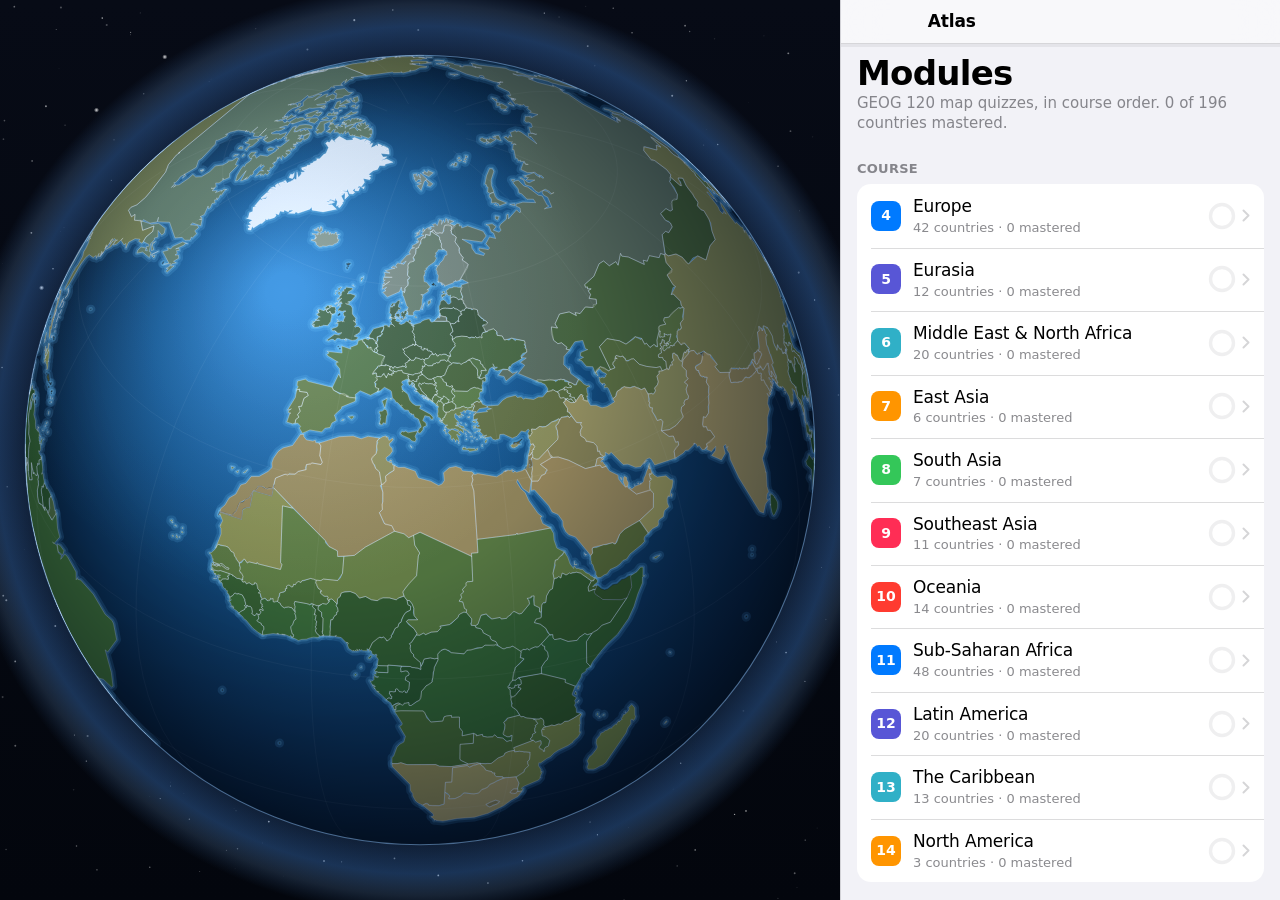
==== commit dc19e00d: "Merge remote-tracking branch 'origin/main' into feat/country-facts # Conflicts: #	sw.js" ====
--- a/index.html
+++ b/index.html
@@ -115,6 +115,21 @@
 .row .rt{display:flex;align-items:center;gap:6px;color:var(--label2);font-size:15px;
   font-variant-numeric:tabular-nums}
 .chev{width:8px;height:13px;opacity:.35;flex:0 0 auto}
+/* A chevron promises another screen. A setting that flips in place says so. */
+.sw{width:42px;height:26px;border-radius:99px;background:var(--fill);position:relative;
+  flex:0 0 auto;transition:background .22s var(--spring)}
+.sw i{position:absolute;top:3px;left:3px;width:20px;height:20px;border-radius:50%;
+  background:#fff;box-shadow:0 1px 3px rgba(0,0,0,.3);transition:transform .22s var(--spring)}
+.sw.on{background:var(--green)}
+.sw.on i{transform:translateX(16px)}
+/* forced colours repaint both track and knob the same system colour and drop
+   the shadow, which left a white disc on a white track — no visible control */
+.sw,.sw i{border:1px solid transparent}
+@media (forced-colors:active){
+  .sw{border-color:CanvasText}
+  .sw i{background:CanvasText}
+  .sw.on{background:Highlight}
+}
 .ring{width:28px;height:28px;flex:0 0 auto}
 .ring circle{fill:none;stroke-width:3.4}
 .ring .bg{stroke:var(--fill)}
@@ -186,10 +201,17 @@
 .big span{font-size:.32em;color:var(--label2);letter-spacing:0;margin-left:4px}
 
 /* ---------- projection picker ---------- */
-.seg{display:flex;background:var(--fill);border-radius:10px;padding:2px;margin:0 16px;gap:2px}
+.seg{display:flex;background:var(--fill);border-radius:10px;padding:2px;margin:0 16px;gap:2px;
+  overflow-x:auto;scrollbar-width:none}
+.seg::-webkit-scrollbar{display:none}
 .seg button{flex:1;padding:7px 4px;border-radius:8px;font-size:13px;font-weight:600;
   color:var(--label);white-space:nowrap}
-.seg button[aria-pressed="true"]{background:var(--bg2);box-shadow:0 1px 3px rgba(0,0,0,.12)}
+.seg button[aria-pressed="true"]{background:var(--bg2);box-shadow:0 1px 3px rgba(0,0,0,.12);
+  color:var(--blue);outline:1.5px solid var(--blue);outline-offset:-1.5px}
+/* the selected button sets `outline`, which would otherwise out-specify the
+   global focus ring and leave the one button keyboard users land on first with
+   no focus indicator at all */
+.seg button[aria-pressed="true"]:focus-visible{outline:3px solid var(--blue);outline-offset:2px}
 .pnote{padding:10px 16px 0;font-size:13px;color:var(--label2);line-height:1.45}
 
 .weak{display:flex;flex-wrap:wrap;gap:6px;padding:0 16px}
@@ -1600,7 +1622,7 @@
     ttsSpeak(fallback);
   }
 }
-function warmVoice(g) { if (VOICES && VOICES[g]) loadGroup(g).catch(() => {}); }
+function warmVoice(g) { if (sound && VOICES && VOICES[g]) loadGroup(g).catch(() => {}); }
 
 /* iOS will not start audio until a gesture has touched the context */
 addEventListener('pointerdown', function unlock() {
@@ -1664,7 +1686,12 @@
   $('#nav-title').textContent = opts.title || '';
   $('#nav-right').innerHTML = opts.right || '';
   $('#view').innerHTML = html;
+  /* Below 900px the side panel is not its own scroll box — the document
+     scrolls — so resetting .scroll alone left each new screen sitting at the
+     previous screen's offset. On a phone that opened Projection halfway down
+     the card list, with the picker off screen above. Reset both. */
   $('.scroll').scrollTop = 0;
+  (document.scrollingElement || document.documentElement).scrollTop = 0;
 }
 function setProgress(p) { $('#prog i').style.width = (p * 100) + '%'; }
 
@@ -1705,16 +1732,16 @@
         <span class="m"><b>Silhouettes</b><span>One shape, no borders, no context</span></span>
         <span class="rt">${CHEV}</span></button>
     </div>
-    <div class="ghead">Map</div>
+    <div class="ghead">Personalization</div>
     <div class="group">
       <button class="row" data-go="proj">
         <span class="ic" style="background:var(--teal)">&#9738;</span>
         <span class="m"><b>Projection</b><span>${PROJECTIONS[map.S.proj].name} &middot; ${PROJECTIONS[map.S.proj].sub}</span></span>
         <span class="rt">${CHEV}</span></button>
-      <button class="row" data-go="sound">
+      <button class="row" data-go="sound" role="switch" aria-checked="${sound}">
         <span class="ic" style="background:var(--pink)">&#9834;</span>
         <span class="m"><b>Pronunciation audio</b><span>${sound ? 'On' : 'Off'}</span></span>
-        <span class="rt">${sound ? 'On' : 'Off'} ${CHEV}</span></button>
+        <span class="rt"><span class="sw${sound ? ' on' : ''}"><i></i></span></span></button>
     </div>
     <p class="foot">Tap a country on the map to jump to its module. Capitals are shown, never tested. Progress is stored on this device.
     <br><br><button class="bt sm" data-go="reset" style="color:var(--red)">Reset all progress</button></p>
@@ -2249,10 +2276,14 @@
   }
 
   if (b.dataset.proj) {
-    map.setProj(b.dataset.proj);
+    const pick = b.dataset.proj;
+    map.setProj(pick);
     stageBg();
-    lsSet('atlas-proj', b.dataset.proj);
+    lsSet('atlas-proj', pick);
     if (V.draw) V.draw();
+    /* the redraw replaces the button that was just activated */
+    const again = $(`.seg button[data-proj="${pick}"]`);
+    if (again) again.focus();
     return;
   }
 
@@ -2262,11 +2293,20 @@
   switch (g) {
     case 'home': return home();
     case 'proj': return projScreen();
-    case 'sound':
+    case 'sound': {
+      /* Flip the row where it stands. Re-rendering the home screen for a
+         boolean threw the list back to the top, dropped keyboard focus off the
+         control being changed, and flew the globe back to its default — all of
+         which read like the navigation this switch exists to stop implying. */
       sound = !sound;
       lsSet('atlas-sound', sound ? '1' : '0');
       if (!sound && synth) synth.cancel();
-      return home();
+      b.setAttribute('aria-checked', sound ? 'true' : 'false');
+      const knob = b.querySelector('.sw'), cap = b.querySelector('.m span');
+      if (knob) knob.classList.toggle('on', sound);
+      if (cap) cap.textContent = sound ? 'On' : 'Off';
+      return;
+    }
     case 'reset': return resetScreen(false);
     case 'reset-arm': return resetScreen(true);
     case 'reset-do':
